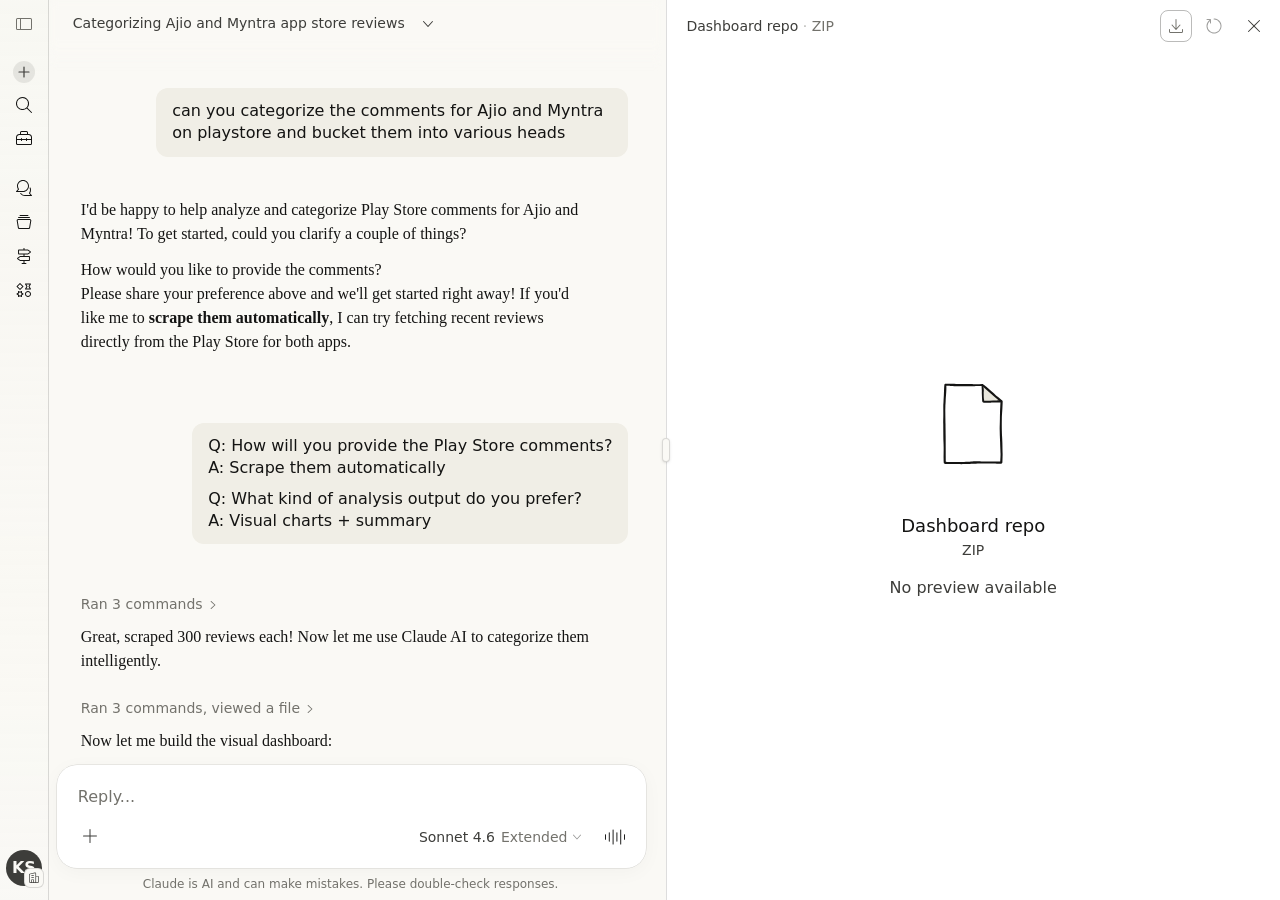
==== Categorizing Ajio and Myntra app store reviews - Claude.html @ b2fc1d5c "Add files via upload" ====
<!DOCTYPE html>
<!-- saved from url=(0059)https://claude.ai/chat/b9da4cd1-1a6e-4f26-8eb7-0743dc9aa7b2 -->
<html data-build-id="dbd8ed0f31" data-git-hash="bb597a89c8d1093f93aa4a7a04757ddbd8ed0f31" data-build-timestamp="1774145663" data-version="1.0.0" data-env="" lang="en-US" data-theme="claude" data-mode="light" data-p4n="true" class="h-screen antialiased scroll-smooth" style="--font-user-message: var(--font-sans-serif); --font-claude-response: var(--font-serif);"><head data-ion-ip-country="IN"><meta http-equiv="Content-Type" content="text/html; charset=UTF-8">
  
<link rel="preconnect" href="https://assets-proxy.anthropic.com/" crossorigin=""><link rel="dns-prefetch" href="https://assets-proxy.anthropic.com/"><meta name="viewport" content="width=device-width,initial-scale=1,viewport-fit=cover"><title>Categorizing Ajio and Myntra app store reviews - Claude</title><meta name="description" content="Claude is Anthropic&#39;s AI, built for problem solvers. Tackle complex challenges, analyze data, write code, and think through your hardest work."><meta name="apple-itunes-app" content="app-id=6473753684"><meta property="og:type" content="website"><meta property="og:site_name" content="Claude"><meta property="og:image" content="https://claude.ai/images/claude_ogimage.png"><meta property="og:image:width" content="1200"><meta property="og:image:height" content="630"><meta name="twitter:card" content="summary_large_image"><link rel="icon" type="image/svg+xml" href="https://assets-proxy.anthropic.com/claude-ai/v2/assets/v1/cd02a42d9-Vq_H3mgS.svg"><link rel="icon" type="image/png" sizes="32x32" href="https://assets-proxy.anthropic.com/claude-ai/v2/assets/v1/ce67964e7-CAX1bqSh.png"><link rel="icon" type="image/png" sizes="16x16" href="https://assets-proxy.anthropic.com/claude-ai/v2/assets/v1/c03e51811-DebilQLI.png"><link rel="shortcut icon" href="https://claude.ai/favicon.ico"><link rel="apple-touch-icon" href="https://assets-proxy.anthropic.com/claude-ai/v2/assets/v1/c129d018a-jJjJELY8.png"><link rel="apple-touch-startup-image" href="https://claude.ai/images/claude_app_icon.png"><link rel="manifest" href="https://claude.ai/manifest.json"><meta name="mobile-web-app-capable" content="yes"><link rel="preload" href="https://assets-proxy.anthropic.com/claude-ai/v2/assets/v1/cc27851ad-CFxw3nG7.woff2" as="font" type="font/woff2" crossorigin=""><link rel="preload" href="https://assets-proxy.anthropic.com/claude-ai/v2/assets/v1/c66fc489e-C-BHYa_K.woff2" as="font" type="font/woff2" crossorigin=""><script type="text/javascript" async="" src="./Categorizing Ajio and Myntra app store reviews - Claude_files/js" nonce=""></script><script type="text/javascript" async="" src="./Categorizing Ajio and Myntra app store reviews - Claude_files/js(1)"></script><script type="text/javascript" src="./Categorizing Ajio and Myntra app store reviews - Claude_files/commons.59560acdd69ed701c941.js.gz" async="" status="loaded"></script><script type="text/javascript" src="./Categorizing Ajio and Myntra app store reviews - Claude_files/google-adwords-new.dynamic.js.gz" async="" status="loaded"></script><script type="text/javascript" async="" src="./Categorizing Ajio and Myntra app store reviews - Claude_files/lupk8zyo"></script><script type="text/javascript" src="./Categorizing Ajio and Myntra app store reviews - Claude_files/8183355c502ca7464449.js.download" async="" status="loaded"></script><script type="text/javascript" src="./Categorizing Ajio and Myntra app store reviews - Claude_files/00b46d0899db90cd7140.js.download" async="" status="loaded"></script><script type="text/javascript" src="./Categorizing Ajio and Myntra app store reviews - Claude_files/f12a4347e1080fb88155.js.download" async="" status="loaded"></script><script nonce="">void 0===globalThis.process&&(globalThis.process={env:{},cwd:function(){return"/"}}),void 0===globalThis.global&&(globalThis.global=globalThis)</script><script type="application/ld+json" nonce="">{
        "@context": "https://schema.org",
        "@graph": [
          {
            "@type": "WebSite",
            "name": "Claude",
            "alternateName": ["Claude.ai", "Claude by Anthropic"],
            "url": "https://claude.com"
          },
          {
            "@type": "Organization",
            "name": "Anthropic",
            "url": "https://www.anthropic.com",
            "logo": "https://claude.ai/images/claude_ogimage.png",
            "sameAs": [
              "https://x.com/AnthropicAI",
              "https://www.linkedin.com/company/anthropic",
              "https://www.youtube.com/@anthropic-ai"
            ]
          }
        ]
      }</script><script nonce="">!function(){try{performance.mark?.("rq_cache:preload_start");const e="keyval-store",o="keyval",r="react-query-cache",t=new Promise(t=>{if(!window.indexedDB)return void t(void 0);const c=indexedDB.open(e);c.onupgradeneeded=()=>{c.transaction?.abort()},c.onerror=()=>t(void 0),c.onsuccess=()=>{const a=c.result;if(!a.objectStoreNames.contains(o))return a.close(),indexedDB.deleteDatabase(e),void t(void 0);try{const e=a.transaction(o,"readonly").objectStore(o).get(r);e.onerror=()=>{a.close(),t(void 0)},e.onsuccess=()=>{a.close(),window.__PRELOADED_IDB_CACHE_RESULT__=e.result,t(e.result)}}catch{a.close(),t(void 0)}}});window.__PRELOADED_IDB_CACHE__=t,performance.measure?.("rq_cache:preload_exec",{start:"rq_cache:preload_start"})}catch{}}()</script><script type="module" crossorigin="" src="./Categorizing Ajio and Myntra app store reviews - Claude_files/index-DcrCrePJ.js.download"></script><link rel="modulepreload" crossorigin="" href="https://assets-proxy.anthropic.com/claude-ai/v2/assets/v1/vendor-Vyn28asx.js"><link rel="modulepreload" crossorigin="" href="https://assets-proxy.anthropic.com/claude-ai/v2/assets/v1/tree-sitter-CxtuNIRw.js"><link rel="stylesheet" crossorigin="" href="./Categorizing Ajio and Myntra app store reviews - Claude_files/c6a992d55-MdCYKnmO.css"><link rel="modulepreload" as="script" crossorigin="" href="https://assets-proxy.anthropic.com/claude-ai/v2/assets/v1/cf0bcab69-DC96zbsx.js"><link rel="modulepreload" as="script" crossorigin="" href="https://assets-proxy.anthropic.com/claude-ai/v2/assets/v1/cce790aee-Bn5Xu6xF.js"><link rel="modulepreload" as="script" crossorigin="" href="https://assets-proxy.anthropic.com/claude-ai/v2/assets/v1/c7a51f85b-BsrpGreO.js"><link rel="modulepreload" as="script" crossorigin="" href="https://assets-proxy.anthropic.com/claude-ai/v2/assets/v1/cde7c3a92-B4UrU6BD.js"><link rel="modulepreload" as="script" crossorigin="" href="https://assets-proxy.anthropic.com/claude-ai/v2/assets/v1/c6a992d55-1cxXez1h.js"><link rel="modulepreload" as="script" crossorigin="" href="https://assets-proxy.anthropic.com/claude-ai/v2/assets/v1/cfad58de7-DEi8FCEk.js"><meta name="theme-color" content="hsl(53,28.6%,94.5%)"><link rel="modulepreload" as="script" crossorigin="" href="https://assets-proxy.anthropic.com/claude-ai/v2/assets/v1/c6a992d55-mxacTSqH.js"><link rel="modulepreload" as="script" crossorigin="" href="https://assets-proxy.anthropic.com/claude-ai/v2/assets/v1/cc188f2db-CTGFxau4.js"><link rel="modulepreload" as="script" crossorigin="" href="https://assets-proxy.anthropic.com/claude-ai/v2/assets/v1/c1fe5bf92-LpRGP1Cf.js"><link rel="modulepreload" as="script" crossorigin="" href="https://assets-proxy.anthropic.com/claude-ai/v2/assets/v1/c6a992d55-C9ceRVmG.js"><script type="text/javascript" async="" src="./Categorizing Ajio and Myntra app store reviews - Claude_files/f.txt" nonce=""></script><link rel="modulepreload" as="script" crossorigin="" href="https://assets-proxy.anthropic.com/claude-ai/v2/assets/v1/c6a992d55-BkPGQrGO.js"><link rel="modulepreload" as="script" crossorigin="" href="https://assets-proxy.anthropic.com/claude-ai/v2/assets/v1/c6a992d55-DL1O62I0.js"><link rel="modulepreload" as="script" crossorigin="" href="https://assets-proxy.anthropic.com/claude-ai/v2/assets/v1/c6a992d55-bsVAaBS1.js"><link rel="modulepreload" as="script" crossorigin="" href="https://assets-proxy.anthropic.com/claude-ai/v2/assets/v1/c6a992d55-DLR_9yvZ.js"><link rel="modulepreload" as="script" crossorigin="" href="https://assets-proxy.anthropic.com/claude-ai/v2/assets/v1/cf1a02a1a-dlK9sQnC.js"><style data-tiptap-style="">.ProseMirror {
  position: relative;
}

.ProseMirror {
  word-wrap: break-word;
  white-space: pre-wrap;
  white-space: break-spaces;
  -webkit-font-variant-ligatures: none;
  font-variant-ligatures: none;
  font-feature-settings: "liga" 0; /* the above doesn't seem to work in Edge */
}

.ProseMirror [contenteditable="false"] {
  white-space: normal;
}

.ProseMirror [contenteditable="false"] [contenteditable="true"] {
  white-space: pre-wrap;
}

.ProseMirror pre {
  white-space: pre-wrap;
}

img.ProseMirror-separator {
  display: inline !important;
  border: none !important;
  margin: 0 !important;
  width: 0 !important;
  height: 0 !important;
}

.ProseMirror-gapcursor {
  display: none;
  pointer-events: none;
  position: absolute;
  margin: 0;
}

.ProseMirror-gapcursor:after {
  content: "";
  display: block;
  position: absolute;
  top: -2px;
  width: 20px;
  border-top: 1px solid black;
  animation: ProseMirror-cursor-blink 1.1s steps(2, start) infinite;
}

@keyframes ProseMirror-cursor-blink {
  to {
    visibility: hidden;
  }
}

.ProseMirror-hideselection *::selection {
  background: transparent;
}

.ProseMirror-hideselection *::-moz-selection {
  background: transparent;
}

.ProseMirror-hideselection * {
  caret-color: transparent;
}

.ProseMirror-focused .ProseMirror-gapcursor {
  display: block;
}</style><script type="text/javascript" async="" src="./Categorizing Ajio and Myntra app store reviews - Claude_files/f(1).txt" nonce=""></script><script type="text/javascript" async="" src="./Categorizing Ajio and Myntra app store reviews - Claude_files/f(2).txt" nonce=""></script><script type="text/javascript" async="" src="./Categorizing Ajio and Myntra app store reviews - Claude_files/f(3).txt" nonce=""></script><script type="text/javascript" async="" src="./Categorizing Ajio and Myntra app store reviews - Claude_files/f(4).txt" nonce=""></script><script type="text/javascript" async="" src="./Categorizing Ajio and Myntra app store reviews - Claude_files/f(5).txt" nonce=""></script><script type="text/javascript" async="" src="./Categorizing Ajio and Myntra app store reviews - Claude_files/f(6).txt" nonce=""></script><script type="text/javascript" async="" src="./Categorizing Ajio and Myntra app store reviews - Claude_files/f(7).txt" nonce=""></script><script type="text/javascript" async="" src="./Categorizing Ajio and Myntra app store reviews - Claude_files/f(8).txt" nonce=""></script><script type="text/javascript" async="" src="./Categorizing Ajio and Myntra app store reviews - Claude_files/f(9).txt" nonce=""></script><script type="text/javascript" async="" src="./Categorizing Ajio and Myntra app store reviews - Claude_files/f(10).txt" nonce=""></script><script type="text/javascript" async="" src="./Categorizing Ajio and Myntra app store reviews - Claude_files/f(11).txt" nonce=""></script><link rel="modulepreload" as="script" crossorigin="" href="https://assets-proxy.anthropic.com/claude-ai/v2/assets/v1/c6a992d55-DFE0xeay.js"><script type="text/javascript" async="" src="./Categorizing Ajio and Myntra app store reviews - Claude_files/f(12).txt" nonce=""></script></head><body class="bg-bg-100 text-text-100 font-ui min-h-screen chat-ui-core" style="pointer-events: auto;"><div id="root"><div class="root"><div class="grid w-full overflow-hidden" style="height: calc(100vh - var(--app-install-banner-height, 0px) - var(--dev-dashboard-height, 0px)); grid-template-rows: 0px 1fr; transition: grid-template-rows 0.15s ease-out;"><div></div><div class="flex min-h-0 w-full overflow-x-clip overflow-y-auto relative"><div class="pointer-events-none absolute inset-0 bg-bg-100 [background-image:linear-gradient(to_right,hsl(var(--bg-200))_1px,transparent_1px),linear-gradient(to_bottom,hsl(var(--bg-200))_1px,transparent_1px)] [background-size:32px_32px]" aria-hidden="true" style="clip-path: circle(150% at 50% 50%); opacity: 0;"></div><div class="shrink-0" style="overflow: hidden; width: auto; opacity: 1;"><div class="fixed lg:sticky z-sidebar" style="width: 3.05rem;"><nav class="flex flex-col px-0 fixed left-0 border-r-0.5 h-screen lg:bg-gradient-to-t from-bg-200/5 to-bg-200/30 border-border-300 bg-bg-100 transition-[background-color,border-color,box-shadow] duration-[35ms]" aria-label="Sidebar" style="width: 3.05rem; top: 0px; padding-top: var(--app-install-banner-height, 0px); padding-bottom: var(--dev-dashboard-height, 0px);"><div class="relative flex w-full items-center p-2 pointer-events-auto pt-2"><div class="flex items-center gap-1.5 pl-2 h-8 overflow-hidden transition-opacity duration-150 opacity-0 pointer-events-none"><a href="https://claude.ai/new" class="flex flex-col justify-start items-top" aria-label="Home" tabindex="-1"><svg xmlns="http://www.w3.org/2000/svg" viewBox="0 0 68 16" class="h-4 flex-shrink-0 text-text-100" height="16" fill="currentColor" aria-label="Claude"><path d="M7.98 15.73C6.50667 15.73 5.17667 15.4367 3.99 14.85C2.81 14.2567 1.88 13.4167 1.2 12.33C0.526669 11.2367 0.190002 9.96334 0.190002 8.51001C0.190002 7.01001 0.526669 5.67334 1.2 4.50001C1.87334 3.32668 2.8 2.41668 3.98 1.77001C5.16667 1.11668 6.49334 0.790009 7.96 0.790009C8.88667 0.790009 9.81667 0.896676 10.75 1.11001C11.69 1.32334 12.5033 1.64001 13.19 2.06001V5.36001H12.29C12.05 4.22668 11.5867 3.36334 10.9 2.77001C10.2133 2.17668 9.24 1.88001 7.98 1.88001C6.85334 1.88001 5.91334 2.15334 5.16 2.70001C4.40667 3.24001 3.84667 3.98334 3.48 4.93001C3.12 5.87001 2.94 6.94668 2.94 8.16001C2.94 9.37334 3.14667 10.4733 3.56 11.46C3.97334 12.44 4.57667 13.2167 5.37 13.79C6.16334 14.3567 7.11 14.64 8.21 14.64C8.97667 14.64 9.63667 14.4733 10.19 14.14C10.75 13.8 11.2167 13.3533 11.59 12.8C11.97 12.2467 12.3367 11.5667 12.69 10.76H13.63L12.99 14.43C12.35 14.8567 11.5733 15.18 10.66 15.4C9.75334 15.62 8.86 15.73 7.98 15.73ZM15.15 14.63C15.4833 14.5833 15.7433 14.53 15.93 14.47C16.1167 14.41 16.2633 14.3167 16.37 14.19C16.4767 14.0567 16.53 13.8733 16.53 13.64V2.96001L15.15 2.31001V1.65001L18.12 0.26001H18.91V13.64C18.91 13.8733 18.9633 14.0567 19.07 14.19C19.1767 14.3167 19.3233 14.41 19.51 14.47C19.6967 14.53 19.96 14.5833 20.3 14.63V15.5H15.15V14.63ZM24.44 15.73C23.8867 15.73 23.39 15.6167 22.95 15.39C22.51 15.1567 22.1667 14.8367 21.92 14.43C21.68 14.0233 21.56 13.5567 21.56 13.03C21.56 12.2633 21.7967 11.6233 22.27 11.11C22.75 10.5967 23.47 10.2033 24.43 9.93001L27.87 8.96001V7.56001C27.87 6.85334 27.7033 6.31668 27.37 5.95001C27.0433 5.58334 26.5633 5.40001 25.93 5.40001C25.37 5.40001 24.93 5.57668 24.61 5.93001C24.2967 6.27668 24.14 6.75668 24.14 7.37001V8.35001H22.47C22.2833 8.23001 22.1367 8.06334 22.03 7.85001C21.93 7.63668 21.88 7.40334 21.88 7.15001C21.88 6.67668 22.06 6.24001 22.42 5.84001C22.78 5.43334 23.2633 5.11334 23.87 4.88001C24.4833 4.64668 25.16 4.53001 25.9 4.53001C26.8133 4.53001 27.5933 4.67334 28.24 4.96001C28.8933 5.24668 29.39 5.66668 29.73 6.22001C30.0767 6.77334 30.25 7.43668 30.25 8.21001V13.5C30.25 13.7333 30.29 13.9133 30.37 14.04C30.45 14.1667 30.5867 14.2667 30.78 14.34C30.98 14.4133 31.2633 14.4767 31.63 14.53V15.39C31.0967 15.5967 30.5633 15.7 30.03 15.7C29.4367 15.7 28.9567 15.56 28.59 15.28C28.23 15 28.0067 14.6 27.92 14.08C27.44 14.62 26.9067 15.03 26.32 15.31C25.7333 15.59 25.1067 15.73 24.44 15.73ZM25.62 14.13C26.0067 14.13 26.3967 14.0433 26.79 13.87C27.1833 13.69 27.5433 13.4433 27.87 13.13V9.87001L25.43 10.61C24.9233 10.7567 24.5433 10.99 24.29 11.31C24.0433 11.6233 23.92 12.0267 23.92 12.52C23.92 12.8267 23.9933 13.1033 24.14 13.35C24.2867 13.59 24.49 13.78 24.75 13.92C25.01 14.06 25.3 14.13 25.62 14.13ZM36.56 15.73C35.48 15.73 34.68 15.4467 34.16 14.88C33.6467 14.3133 33.39 13.53 33.39 12.53V6.91001L32.01 6.37001V5.70001L34.98 4.53001H35.77V12.12C35.77 12.7533 35.9233 13.2233 36.23 13.53C36.5433 13.8367 37.0133 13.99 37.64 13.99C38.0533 13.99 38.4833 13.8967 38.93 13.71C39.3833 13.5167 39.8 13.27 40.18 12.97V6.91001L38.8 6.37001V5.70001L41.77 4.53001H42.56V12.91C42.56 13.17 42.6133 13.37 42.72 13.51C42.8333 13.65 42.9833 13.7533 43.17 13.82C43.3567 13.88 43.6167 13.9333 43.95 13.98V14.84L40.97 15.69H40.18V13.96C39.6667 14.4933 39.0867 14.9233 38.44 15.25C37.8 15.57 37.1733 15.73 36.56 15.73ZM49.61 15.73C48.7367 15.73 47.9567 15.51 47.27 15.07C46.5833 14.6233 46.0467 14.02 45.66 13.26C45.28 12.5 45.09 11.66 45.09 10.74C45.09 9.56668 45.3167 8.51001 45.77 7.57001C46.2233 6.63001 46.8733 5.89001 47.72 5.35001C48.5733 4.80334 49.5767 4.53001 50.73 4.53001C51.0767 4.53001 51.43 4.56668 51.79 4.64001C52.15 4.70668 52.4967 4.81001 52.83 4.95001V2.96001L51.45 2.31001V1.65001L54.42 0.26001H55.21V12.91C55.21 13.17 55.2633 13.37 55.37 13.51C55.4833 13.65 55.6333 13.7533 55.82 13.82C56.0067 13.88 56.2667 13.9333 56.6 13.98V14.84L53.62 15.69H52.83V14.39C52.3833 14.8167 51.8867 15.1467 51.34 15.38C50.7933 15.6133 50.2167 15.73 49.61 15.73ZM50.6 14.12C50.9867 14.12 51.3733 14.0467 51.76 13.9C52.1467 13.7467 52.5033 13.5367 52.83 13.27V6.38001C52.2567 5.92001 51.6167 5.69001 50.91 5.69001C50.1767 5.69001 49.5567 5.89001 49.05 6.29001C48.55 6.68334 48.1767 7.21334 47.93 7.88001C47.69 8.54668 47.57 9.28334 47.57 10.09C47.57 10.8567 47.6767 11.5433 47.89 12.15C48.11 12.7567 48.4467 13.2367 48.9 13.59C49.3533 13.9433 49.92 14.12 50.6 14.12ZM62.93 15.73C61.9433 15.73 61.0533 15.4967 60.26 15.03C59.4733 14.5567 58.8567 13.9033 58.41 13.07C57.9633 12.2367 57.74 11.3 57.74 10.26C57.74 9.18001 57.9667 8.20334 58.42 7.33001C58.88 6.45668 59.51 5.77334 60.31 5.28001C61.1167 4.78001 62.0167 4.53001 63.01 4.53001C63.77 4.53001 64.4667 4.68668 65.1 5.00001C65.7333 5.31334 66.2567 5.76001 66.67 6.34001C67.09 6.92001 67.37 7.59001 67.51 8.35001L60.14 10.66C60.3333 11.62 60.7267 12.38 61.32 12.94C61.92 13.4933 62.67 13.77 63.57 13.77C64.31 13.77 64.9767 13.5733 65.57 13.18C66.17 12.78 66.7 12.18 67.16 11.38L67.93 11.63C67.7633 12.4433 67.44 13.16 66.96 13.78C66.4867 14.4 65.9 14.88 65.2 15.22C64.5067 15.56 63.75 15.73 62.93 15.73ZM64.95 8.03001C64.8567 7.55668 64.6933 7.14001 64.46 6.78001C64.2267 6.42001 63.94 6.14001 63.6 5.94001C63.2667 5.74001 62.9033 5.64001 62.51 5.64001C62.01 5.64001 61.57 5.79334 61.19 6.10001C60.8167 6.40001 60.5267 6.83001 60.32 7.39001C60.1133 7.95001 60.01 8.60001 60.01 9.34001C60.01 9.46668 60.0133 9.56334 60.02 9.63001L64.95 8.03001Z"></path></svg></a></div><div class="absolute right-2 top-2"><button class="inline-flex
  items-center
  justify-center
  relative
  isolate
  shrink-0
  can-focus
  select-none
  disabled:pointer-events-none
  disabled:opacity-50
  disabled:shadow-none
  disabled:drop-shadow-none border-transparent
          transition
          font-base
          duration-300
          ease-[cubic-bezier(0.165,0.85,0.45,1)] h-8 w-8 rounded-md group _fill_56vq7_9 _ghost_56vq7_96" type="button" data-testid="pin-sidebar-toggle" aria-label="Open sidebar" aria-pressed="false" data-state="closed"><div class="relative size-4 flex items-center justify-center"><div class="transition text-text-400 group-hover:text-text-100" style="width: 20px; height: 20px; display: flex; align-items: center; justify-content: center;"><svg width="20" height="20" viewBox="0 0 20 20" fill="currentColor" xmlns="http://www.w3.org/2000/svg" class="transition text-text-400 group-hover:text-text-100" aria-hidden="true" style="flex-shrink: 0;"><path d="M16.5 4A1.5 1.5 0 0 1 18 5.5v9a1.5 1.5 0 0 1-1.5 1.5h-13A1.5 1.5 0 0 1 2 14.5v-9A1.5 1.5 0 0 1 3.5 4zM7 15h9.5a.5.5 0 0 0 .5-.5v-9a.5.5 0 0 0-.5-.5H7zM3.5 5a.5.5 0 0 0-.5.5v9a.5.5 0 0 0 .5.5H6V5z"></path></svg></div><div class="opacity-0 scale-75 absolute inset-0 transition-all text-text-100" style="width: 20px; height: 20px; display: flex; align-items: center; justify-content: center;"><svg width="20" height="20" viewBox="0 0 20 20" fill="currentColor" xmlns="http://www.w3.org/2000/svg" class="opacity-0 scale-75 absolute inset-0 transition-all text-text-100" aria-hidden="true" style="flex-shrink: 0;"><path d="M16.5 3a.5.5 0 0 1 .5.5v13l-.01.1a.5.5 0 0 1-.98 0l-.01-.1v-13a.5.5 0 0 1 .5-.5M8.128 5.165a.5.5 0 0 1 .625-.097l.082.06 5 4.5a.5.5 0 0 1 .07.666l-.07.078-5 4.5a.501.501 0 0 1-.67-.744l4.031-3.628H3.5a.5.5 0 0 1 0-1h8.696L8.165 5.872l-.067-.075a.5.5 0 0 1 .03-.632"></path></svg></div></div></button></div></div><div class="flex flex-col flex-grow align-center overflow-hidden min-h-0" aria-hidden="false"><div class="flex flex-col gap-px pt-2"><div class="px-2"><div class="relative group" data-state="closed"><a href="https://claude.ai/new" class="inline-flex
  items-center
  justify-center
  relative
  isolate
  shrink-0
  can-focus
  select-none
  disabled:pointer-events-none
  disabled:opacity-50
  disabled:shadow-none
  disabled:drop-shadow-none border-transparent
          transition
          font-base
          duration-300
          ease-[cubic-bezier(0.165,0.85,0.45,1)] h-8 rounded-md px-3 min-w-[4rem] whitespace-nowrap !text-xs w-full !min-w-0 group py-1.5 rounded-lg px-4 !duration-75 overflow-hidden active:bg-bg-300 active:scale-[1.0] _fill_56vq7_9 _ghost_56vq7_96" aria-label="New chat" data-dd-action-name="sidebar-new-item"><div class="-translate-x-2 w-full flex flex-row items-center justify-start gap-3"><div class="flex items-center justify-center text-text-100"><div class="flex items-center justify-center rounded-full transition-all ease-in-out group-hover:-rotate-3 group-hover:scale-110 group-active:rotate-6 group-active:scale-[0.98]"><div class="flex items-center justify-center rounded-full size-[1.4rem] -mx-[0.2rem] bg-text-500/15 active:bg-text-200 group-hover:bg-text-500/25"><svg width="16" height="16" viewBox="0 0 20 20" fill="currentColor" xmlns="http://www.w3.org/2000/svg" class="text-text-300 group-hover:text-text-000" aria-hidden="true" style="flex-shrink: 0;"><path d="M10 3a.75.75 0 0 1 .75.75v5.5h5.5a.75.75 0 0 1 .077 1.496l-.077.004h-5.5v5.5a.75.75 0 0 1-1.5 0v-5.5h-5.5a.75.75 0 0 1 0-1.5h5.5v-5.5A.75.75 0 0 1 10 3"></path></svg></div></div></div><span class="truncate text-sm whitespace-nowrap flex-1"><div class="opacity-0 transition-opacity ease-out duration-150">New chat</div></span></div></a></div></div><div class="px-2"><div class="relative group" data-state="closed"><a href="https://claude.ai/chat/b9da4cd1-1a6e-4f26-8eb7-0743dc9aa7b2#" class="inline-flex
  items-center
  justify-center
  relative
  isolate
  shrink-0
  can-focus
  select-none
  disabled:pointer-events-none
  disabled:opacity-50
  disabled:shadow-none
  disabled:drop-shadow-none border-transparent
          transition
          font-base
          duration-300
          ease-[cubic-bezier(0.165,0.85,0.45,1)] h-8 rounded-md px-3 min-w-[4rem] whitespace-nowrap !text-xs w-full !min-w-0 group py-1.5 rounded-lg px-4 !duration-75 overflow-hidden active:bg-bg-300 active:scale-[1.0] _fill_56vq7_9 _ghost_56vq7_96" aria-label="Search" data-dd-action-name="sidebar-nav-item"><div class="-translate-x-2 w-full flex flex-row items-center justify-start gap-3"><div class="flex items-center justify-center text-text-100"><div style="width: 16px; height: 16px; display: flex; align-items: center; justify-content: center;"><svg width="20" height="20" viewBox="0 0 20 20" fill="currentColor" xmlns="http://www.w3.org/2000/svg" aria-hidden="true" style="flex-shrink: 0;"><path d="M8.5 2a6.5 6.5 0 0 1 4.935 10.728l4.419 4.419.064.078a.5.5 0 0 1-.693.693l-.079-.064-4.419-4.42A6.5 6.5 0 1 1 8.5 2m0 1a5.5 5.5 0 1 0 0 11 5.5 5.5 0 0 0 0-11"></path></svg></div></div><span class="truncate text-sm whitespace-nowrap flex-1"><div class="opacity-0 transition-opacity ease-out duration-150">Search</div></span></div></a></div><div><div class="relative group" data-state="closed"><a href="https://claude.ai/customize" class="inline-flex
  items-center
  justify-center
  relative
  isolate
  shrink-0
  can-focus
  select-none
  disabled:pointer-events-none
  disabled:opacity-50
  disabled:shadow-none
  disabled:drop-shadow-none border-transparent
          transition
          font-base
          duration-300
          ease-[cubic-bezier(0.165,0.85,0.45,1)] h-8 rounded-md px-3 min-w-[4rem] whitespace-nowrap !text-xs w-full !min-w-0 group py-1.5 rounded-lg px-4 !duration-75 overflow-hidden active:bg-bg-300 active:scale-[1.0] _fill_56vq7_9 _ghost_56vq7_96" aria-label="Customize" data-dd-action-name="sidebar-nav-item"><div class="-translate-x-2 w-full flex flex-row items-center justify-start gap-3"><div class="flex items-center justify-center text-text-100"><div class="flex items-center justify-center transition-all ease-in-out group-hover:-rotate-3 group-hover:scale-110 group-active:rotate-6 group-active:scale-[0.98]"><div style="width: 16px; height: 16px; display: flex; align-items: center; justify-content: center;"><svg width="20" height="20" viewBox="0 0 20 20" fill="currentColor" xmlns="http://www.w3.org/2000/svg" aria-hidden="true" style="flex-shrink: 0;"><path d="M12.5 3A1.5 1.5 0 0 1 14 4.5V6h.5A3.5 3.5 0 0 1 18 9.5v6a1.5 1.5 0 0 1-1.5 1.5h-13a1.5 1.5 0 0 1-1.492-1.347L2 15.5v-6A3.5 3.5 0 0 1 5.5 6H6V4.5A1.5 1.5 0 0 1 7.5 3zM3 15.5l.01.1a.5.5 0 0 0 .49.4h13a.5.5 0 0 0 .5-.5V12h-4v.5a.5.5 0 0 1-1 0V12H8v.5a.5.5 0 0 1-1 0V12H3zM5.5 7A2.5 2.5 0 0 0 3 9.5V11h4v-.5a.5.5 0 0 1 1 0v.5h4v-.5a.5.5 0 0 1 1 0v.5h4V9.5A2.5 2.5 0 0 0 14.5 7zm2-3a.5.5 0 0 0-.5.5V6h6V4.5a.5.5 0 0 0-.5-.5z"></path></svg></div></div></div><span class="truncate text-sm whitespace-nowrap flex-1"><div class="opacity-0 transition-opacity ease-out duration-150">Customize</div></span></div></a></div></div></div></div><div class="flex flex-grow flex-col overflow-x-hidden relative transition-[border-color] !outline-none overflow-y-auto border-t-0.5 border-transparent" tabindex="-1"><div class="flex flex-col px-2 pt-4 gap-px"><div class="relative group" data-state="closed"><a href="https://claude.ai/recents" class="inline-flex
  items-center
  justify-center
  relative
  isolate
  shrink-0
  can-focus
  select-none
  disabled:pointer-events-none
  disabled:opacity-50
  disabled:shadow-none
  disabled:drop-shadow-none border-transparent
          transition
          font-base
          duration-300
          ease-[cubic-bezier(0.165,0.85,0.45,1)] h-8 rounded-md px-3 min-w-[4rem] whitespace-nowrap !text-xs w-full !min-w-0 group py-1.5 rounded-lg px-4 !duration-75 overflow-hidden active:bg-bg-300 active:scale-[1.0] _fill_56vq7_9 _ghost_56vq7_96" aria-label="Chats" data-dd-action-name="sidebar-nav-item"><div class="-translate-x-2 w-full flex flex-row items-center justify-start gap-3"><div class="flex items-center justify-center text-text-100"><div class="group" style="width: 16px; height: 16px; display: flex; align-items: center; justify-content: center;"><svg width="20" height="20" viewBox="0 0 20 20" fill="currentColor" xmlns="http://www.w3.org/2000/svg" class="group" aria-hidden="true" style="flex-shrink: 0;"><path class="group-hover:-translate-x-[0.5px] transition group-active:translate-x-0" d="M8.99962 2C12.3133 2 14.9996 4.68629 14.9996 8C14.9996 11.3137 12.3133 14 8.99962 14H2.49962C2.30105 13.9998 2.12113 13.8821 2.04161 13.7002C1.96224 13.5181 1.99835 13.3058 2.1334 13.1602L3.93516 11.2178C3.34317 10.2878 2.99962 9.18343 2.99962 8C2.99962 4.68643 5.68609 2.00022 8.99962 2ZM8.99962 3C6.23838 3.00022 3.99961 5.23871 3.99961 8C3.99961 9.11212 4.36265 10.1386 4.97618 10.9688C5.11884 11.1621 5.1035 11.4293 4.94004 11.6055L3.64512 13H8.99962C11.761 13 13.9996 10.7614 13.9996 8C13.9996 5.23858 11.761 3 8.99962 3Z"></path><path class="group-hover:translate-x-[0.5px] transition group-active:translate-x-0" d="M16.5445 9.72754C16.4182 9.53266 16.1678 9.44648 15.943 9.53418C15.7183 9.62215 15.5932 9.85502 15.6324 10.084L15.7369 10.3955C15.9073 10.8986 16.0006 11.438 16.0006 12C16.0006 13.1123 15.6376 14.1386 15.024 14.9687C14.8811 15.1621 14.8956 15.4302 15.0592 15.6064L16.3531 17H11.0006C9.54519 17 8.23527 16.3782 7.32091 15.3848L7.07091 15.1103C6.88996 14.9645 6.62535 14.9606 6.43907 15.1143C6.25267 15.2682 6.20668 15.529 6.31603 15.7344L6.58458 16.0625C7.68048 17.253 9.25377 18 11.0006 18H17.5006C17.6991 17.9998 17.8791 17.8822 17.9586 17.7002C18.038 17.5181 18.0018 17.3058 17.8668 17.1602L16.0631 15.2178C16.6554 14.2876 17.0006 13.1837 17.0006 12C17.0006 11.3271 16.8891 10.6792 16.6842 10.0742L16.5445 9.72754Z"></path></svg></div></div><span class="truncate text-sm whitespace-nowrap flex-1"><div class="opacity-0 transition-opacity ease-out duration-150"><span>Chats</span></div></span></div></a></div><div class="relative group" data-state="closed"><a href="https://claude.ai/projects" class="inline-flex
  items-center
  justify-center
  relative
  isolate
  shrink-0
  can-focus
  select-none
  disabled:pointer-events-none
  disabled:opacity-50
  disabled:shadow-none
  disabled:drop-shadow-none border-transparent
          transition
          font-base
          duration-300
          ease-[cubic-bezier(0.165,0.85,0.45,1)] h-8 rounded-md px-3 min-w-[4rem] whitespace-nowrap !text-xs w-full !min-w-0 group py-1.5 rounded-lg px-4 !duration-75 overflow-hidden active:bg-bg-300 active:scale-[1.0] _fill_56vq7_9 _ghost_56vq7_96" aria-label="Projects" data-dd-action-name="sidebar-nav-item"><div class="-translate-x-2 w-full flex flex-row items-center justify-start gap-3"><div class="flex items-center justify-center text-text-100"><div class="group" style="width: 16px; height: 16px; display: flex; align-items: center; justify-content: center;"><svg width="20" height="20" viewBox="0 0 20 20" fill="currentColor" xmlns="http://www.w3.org/2000/svg" class="group" aria-hidden="true" style="flex-shrink: 0;"><path class="group-hover:scale-95 origin-center" d="M15.8198 7C16.6885 7.00025 17.3624 7.73158 17.3178 8.57617L17.2993 8.74707L16.1332 15.7471C16.0126 16.4699 15.3865 16.9996 14.6538 17H5.34711C4.6142 16.9998 3.98833 16.47 3.86762 15.7471L2.7016 8.74707C2.54922 7.83277 3.25418 7 4.18109 7H15.8198ZM4.18109 8C3.87216 8 3.63722 8.27731 3.68793 8.58203L4.85394 15.582C4.89413 15.8229 5.10291 15.9998 5.34711 16H14.6538C14.8978 15.9996 15.1068 15.8228 15.1469 15.582L16.3129 8.58203L16.3188 8.46973C16.3036 8.21259 16.0899 8.00023 15.8198 8H4.18109Z"></path><path class="group-hover:-translate-y-[1.4px] group-hover:translate-x-[0.5px] group-hover:rotate-3 transition group-active:translate-y-0" d="M16.0004 5.5C16.0004 5.224 15.7764 5.00024 15.5004 5H4.50043C4.22428 5 4.00043 5.22386 4.00043 5.5C4.00043 5.77614 4.22428 6 4.50043 6H15.5004C15.7764 5.99976 16.0004 5.776 16.0004 5.5Z"></path><path class="group-hover:-translate-y-[2.8px] group-hover:translate-x-px group-hover:rotate-6 transition group-active:translate-y-0" d="M14.5004 3.5C14.5004 3.224 14.2764 3.00024 14.0004 3H6.00043C5.72428 3 5.50043 3.22386 5.50043 3.5C5.50043 3.77614 5.72428 4 6.00043 4H14.0004C14.2764 3.99976 14.5004 3.776 14.5004 3.5Z"></path></svg></div></div><span class="truncate text-sm whitespace-nowrap flex-1"><div class="opacity-0 transition-opacity ease-out duration-150"><span>Projects</span></div></span></div></a></div><div type="button" aria-haspopup="dialog" aria-expanded="false" aria-controls="radix-_r_1u_" data-state="closed" class=""><div class="relative group" data-state="closed"><a href="https://claude.ai/ask-your-org" class="inline-flex
  items-center
  justify-center
  relative
  isolate
  shrink-0
  can-focus
  select-none
  disabled:pointer-events-none
  disabled:opacity-50
  disabled:shadow-none
  disabled:drop-shadow-none border-transparent
          transition
          font-base
          duration-300
          ease-[cubic-bezier(0.165,0.85,0.45,1)] h-8 rounded-md px-3 min-w-[4rem] whitespace-nowrap !text-xs w-full !min-w-0 group py-1.5 rounded-lg px-4 !duration-75 overflow-hidden active:bg-bg-300 active:scale-[1.0] _fill_56vq7_9 _ghost_56vq7_96" aria-label="Ask JPL" data-dd-action-name="sidebar-nav-item"><div class="-translate-x-2 w-full flex flex-row items-center justify-start gap-3"><div class="flex items-center justify-center text-text-100"><div class="group" style="width: 16px; height: 16px; display: flex; align-items: center; justify-content: center;"><svg width="20" height="20" viewBox="0 0 20 20" fill="currentColor" xmlns="http://www.w3.org/2000/svg" class="group" aria-hidden="true" style="flex-shrink: 0;"><path class="group-hover:-rotate-3 transition group-hover:-translate-y-[0.5px] group-active:translate-y-0 group-active:rotate-0 transition" d="m13.722 3.5c0.2017 7e-5 0.399 0.06072 0.5654 0.1748l2.1875 1.5c0.5793 0.39724 0.5793 1.2532 0 1.6504l-2.1875 1.5c-0.1664 0.11408-0.3637 0.17473-0.5654 0.1748h-8.6787c-0.55229 0-1-0.44772-1-1v-3c0-0.55228 0.44771-1 1-1h8.6787zm-8.6787 4h8.6787l2.1875-1.5-2.1875-1.5h-8.6787v3z" style="transform-origin: 14px 6.5px;"></path><path class="group-hover:rotate-6 transition  group-active:rotate-0 transition" d="m6.2777 10c-0.20174 1e-4 -0.39904 0.0607-0.56543 0.1748l-2.1875 1.5c-0.57929 0.3972-0.5793 1.2532 0 1.6504l2.1875 1.5c0.16639 0.1141 0.36369 0.1747 0.56543 0.1748h8.6787c0.5523 0 1-0.4477 1-1v-3c0-0.5523-0.4477-1-1-1h-8.6787zm8.6787 4h-8.6787l-2.1875-1.5 2.1875-1.5h8.6787v3z" style="transform-origin: 10px 13px;"></path><path d="m10.5 17h1.5c0.2761 0 0.5 0.2239 0.5 0.5s-0.2239 0.5-0.5 0.5h-4c-0.27614 0-0.5-0.2239-0.5-0.5s0.22386-0.5 0.5-0.5h1.5v-2h1v2z"></path><path d="m10.5 11h-1v-3h1v3z"></path><path d="m10 2c0.276 1.6e-4 0.5 0.22396 0.5 0.5v1.5h-1v-1.5c0-0.27606 0.22397-0.49987 0.5-0.5z"></path></svg></div></div><span class="truncate text-sm whitespace-nowrap flex-1"><div class="opacity-0 transition-opacity ease-out duration-150 flex items-center gap-2">Ask JPL</div></span></div></a></div></div><div><div class="relative group" data-state="closed"><a href="https://claude.ai/artifacts" class="inline-flex
  items-center
  justify-center
  relative
  isolate
  shrink-0
  can-focus
  select-none
  disabled:pointer-events-none
  disabled:opacity-50
  disabled:shadow-none
  disabled:drop-shadow-none border-transparent
          transition
          font-base
          duration-300
          ease-[cubic-bezier(0.165,0.85,0.45,1)] h-8 rounded-md px-3 min-w-[4rem] whitespace-nowrap !text-xs w-full !min-w-0 group py-1.5 rounded-lg px-4 !duration-75 overflow-hidden active:bg-bg-300 active:scale-[1.0] _fill_56vq7_9 _ghost_56vq7_96" aria-label="Artifacts" data-dd-action-name="sidebar-nav-item"><div class="-translate-x-2 w-full flex flex-row items-center justify-start gap-3"><div class="flex items-center justify-center text-text-100"><div class="group backface-hidden" style="width: 16px; height: 16px; display: flex; align-items: center; justify-content: center;"><svg width="20" height="20" viewBox="0 0 20 20" fill="currentColor" xmlns="http://www.w3.org/2000/svg" class="group backface-hidden" aria-hidden="true" style="flex-shrink: 0;"><path fill-rule="evenodd" clip-rule="evenodd" d="M6.35352 3.1464L9.35352 6.14642C9.43935 6.25103 9.5 6.36003 9.5 6.50091C9.4998 6.6332 9.44704 6.75988 9.35352 6.85346L6.35352 9.85347C6.14584 10.0609 5.85611 10.0243 5.64648 9.85347L2.64648 6.85346C2.55296 6.75988 2.5002 6.6332 2.5 6.50091C2.5 6.36841 2.55285 6.24017 2.64648 6.14642L5.64648 3.1464C5.8552 2.97421 6.14635 2.93936 6.35352 3.1464ZM6 8.79194L3.70703 6.49994L6 4.20696L8.29297 6.49994L6 8.79194Z"></path><path class="group-hover:-rotate-90 transition-transform duration-200 ease-snappy-out" d="M16.8984 3.7509C16.9875 3.90632 16.986 4.09826 16.8955 4.25286L15.5791 6.49994L16.8955 8.74702C16.986 8.90159 16.9874 9.09354 16.8984 9.24898C16.8093 9.40436 16.643 9.49996 16.4638 9.49996H11.5C11.3198 9.49996 11.1532 9.4028 11.0644 9.24605C10.976 9.08949 10.9789 8.89736 11.0713 8.74312L12.417 6.49994L11.0713 4.25676C10.9789 4.1025 10.976 3.91037 11.0644 3.75383C11.1532 3.59717 11.3199 3.49992 11.5 3.49992H16.4638C16.6429 3.51309 16.8055 3.58909 16.8984 3.7509ZM13.4287 6.2431C13.5152 6.4107 13.5166 6.58638 13.4287 6.75678L12.3828 8.49995H15.5918L14.5683 6.75287C14.477 6.59683 14.477 6.40303 14.5683 6.24701L15.5918 4.49993H12.3828L13.4287 6.2431Z" style="transform-origin: 14px 6.5px;"></path><path class="group-hover:rotate-[120deg] transition-transform duration-200 ease-snappy-out" fill-rule="evenodd" clip-rule="evenodd" d="M7.25293 10.9668C7.40708 10.8793 7.59647 10.8801 7.75 10.9687C7.90356 11.0574 7.99869 11.2211 8 11.3984L8.01074 12.8388L9.30762 13.6054C9.42811 13.6994 9.49994 13.8448 9.5 14C9.5 14.1773 9.40587 14.3418 9.25293 14.4316L8.01074 15.1601L7.99512 16.667C7.97406 16.8184 7.88446 16.9536 7.75 17.0312C7.59642 17.1199 7.40713 17.1207 7.25293 17.0332L6 16.3203L4.74707 17.0332C4.59287 17.1207 4.40358 17.1199 4.25 17.0312C4.09643 16.9425 4.00124 16.7789 4 16.6015L3.99023 15.1601L2.74707 14.4316C2.59413 14.3418 2.5 14.1773 2.5 14C2.50006 13.8448 2.57188 13.6994 2.69238 13.6054L3.99023 12.8388L4 11.3984C4.00131 11.2211 4.09644 11.0574 4.25 10.9687C4.40353 10.8801 4.59292 10.8793 4.74707 10.9668L6 11.6787L7.25293 10.9668ZM4.99512 12.2568L5.75293 12.6884C5.90608 12.7754 6.09392 12.7754 6.24707 12.6884L7.00586 12.2568L7.01172 13.1308C7.01308 13.3068 7.10706 13.4695 7.25879 13.5586L8.01172 14L7.25879 14.4414C7.10706 14.5304 7.01315 14.6932 7.01172 14.8691L7.00586 15.7422L6.24707 15.3115C6.09397 15.2246 5.90603 15.2246 5.75293 15.3115L4.99512 15.7422L4.98828 14.8691C4.98703 14.7152 4.91459 14.5716 4.79492 14.4785L3.98926 14L4.74121 13.5586C4.87421 13.4805 4.96267 13.3457 4.9834 13.1953L4.99512 12.2568Z" style="transform-origin: 6px 14px;"></path><path fill-rule="evenodd" clip-rule="evenodd" d="M14 11C15.6568 11 16.9999 12.3432 17 14C17 15.6568 15.6569 17 14 17C12.3431 17 11 15.6568 11 14C11.0001 12.3432 12.3432 11 14 11ZM12 14C12.0001 12.8955 12.8955 12 14 12C15.1045 12 15.9999 12.8955 16 14C16 15.1045 15.1046 16 14 16C12.8954 16 12 15.1045 12 14Z"></path></svg></div></div><span class="truncate text-sm whitespace-nowrap flex-1"><div class="opacity-0 transition-opacity ease-out duration-150 flex flex-col"><div class="flex items-center gap-2">Artifacts</div></div></span></div></a></div></div></div><div class="flex-1 relative overflow-hidden"><div class="opacity-0 transition-opacity ease-out duration-150" aria-hidden="true" inert=""><div class="px-2 mt-4"><div class="flex flex-col flex-grow"><div class="flex items-center justify-between"><h2 aria-hidden="true" role="button" aria-expanded="true" class="text-text-500 pb-2 mt-1 text-xs select-none pl-2 pr-2 pointer-events-none group/header cursor-pointer flex items-center justify-between gap-2">Recents<span class="text-text-400 opacity-0 group-hover/header:opacity-75 transition-opacity">Hide</span></h2></div><ul class="flex flex-col gap-px"><li style="opacity: 1;"><div class="relative group" data-state="closed"><a href="https://claude.ai/chat/b9da4cd1-1a6e-4f26-8eb7-0743dc9aa7b2" class="inline-flex
  items-center
  justify-center
  relative
  isolate
  shrink-0
  can-focus
  select-none
  disabled:pointer-events-none
  disabled:opacity-50
  disabled:shadow-none
  disabled:drop-shadow-none border-transparent
          transition
          font-base
          duration-300
          ease-[cubic-bezier(0.165,0.85,0.45,1)] h-8 rounded-md px-3 min-w-[4rem] whitespace-nowrap !text-xs w-full !min-w-0 group py-1.5 rounded-lg px-4 !duration-75 overflow-hidden !bg-bg-300 active:bg-bg-300 active:scale-[1.0] _fill_56vq7_9 _ghost_56vq7_96" data-dd-action-name="sidebar-chat-item" aria-current="page"><div class="-translate-x-2 w-full flex flex-row items-center justify-start gap-3"><span class="truncate text-sm whitespace-nowrap flex-1 group-hover:[mask-image:linear-gradient(to_right,hsl(var(--always-black))_78%,transparent_95%)] group-focus-within:[mask-image:linear-gradient(to_right,hsl(var(--always-black))_78%,transparent_95%)] [mask-size:100%_100%] [mask-image:linear-gradient(to_right,hsl(var(--always-black))_78%,transparent_95%)]">Categorizing Ajio and Myntra app store reviews</span></div></a><div class="absolute right-0 top-1/2 -translate-y-1/2 transition-opacity duration-150 block opacity-100"><button class="inline-flex
  items-center
  justify-center
  relative
  isolate
  shrink-0
  can-focus
  select-none
  disabled:pointer-events-none
  disabled:opacity-50
  disabled:shadow-none
  disabled:drop-shadow-none border-transparent
          transition
          font-base
          duration-300
          ease-[cubic-bezier(0.165,0.85,0.45,1)] h-8 w-8 rounded-md active:!scale-100 aria-expanded:!bg-bg-400 _fill_56vq7_9 _ghost_56vq7_96" type="button" aria-label="More options for Categorizing Ajio and Myntra app store reviews" id="radix-_r_cg_" aria-haspopup="menu" aria-expanded="false" data-state="closed"><div style="width: 20px; height: 20px; display: flex; align-items: center; justify-content: center;"><svg width="20" height="20" viewBox="0 0 20 20" fill="currentColor" xmlns="http://www.w3.org/2000/svg" aria-hidden="true" style="flex-shrink: 0;"><path d="M4.5 8.5a1.5 1.5 0 1 1 0 3 1.5 1.5 0 0 1 0-3m5.5 0a1.5 1.5 0 1 1 0 3 1.5 1.5 0 0 1 0-3m5.5 0a1.5 1.5 0 1 1 0 3 1.5 1.5 0 0 1 0-3"></path></svg></div></button></div></div></li><li style="opacity: 1;"><div class="relative group" data-state="closed"><a href="https://claude.ai/chat/fcb4b57e-5943-486e-bbfa-8f5341809831" class="inline-flex
  items-center
  justify-center
  relative
  isolate
  shrink-0
  can-focus
  select-none
  disabled:pointer-events-none
  disabled:opacity-50
  disabled:shadow-none
  disabled:drop-shadow-none border-transparent
          transition
          font-base
          duration-300
          ease-[cubic-bezier(0.165,0.85,0.45,1)] h-8 rounded-md px-3 min-w-[4rem] whitespace-nowrap !text-xs w-full !min-w-0 group py-1.5 rounded-lg px-4 !duration-75 overflow-hidden active:bg-bg-300 active:scale-[1.0] _fill_56vq7_9 _ghost_56vq7_96" data-dd-action-name="sidebar-chat-item"><div class="-translate-x-2 w-full flex flex-row items-center justify-start gap-3"><span class="truncate text-sm whitespace-nowrap flex-1 group-hover:[mask-image:linear-gradient(to_right,hsl(var(--always-black))_78%,transparent_95%)] group-focus-within:[mask-image:linear-gradient(to_right,hsl(var(--always-black))_78%,transparent_95%)] [mask-size:100%_100%]">Project classification by business metrics</span></div></a><div class="absolute right-0 top-1/2 -translate-y-1/2 transition-opacity duration-150 hidden group-hover:block group-focus-within:block opacity-0 group-hover:opacity-100 group-focus-within:opacity-100"><button class="inline-flex
  items-center
  justify-center
  relative
  isolate
  shrink-0
  can-focus
  select-none
  disabled:pointer-events-none
  disabled:opacity-50
  disabled:shadow-none
  disabled:drop-shadow-none border-transparent
          transition
          font-base
          duration-300
          ease-[cubic-bezier(0.165,0.85,0.45,1)] h-8 w-8 rounded-md active:!scale-100 aria-expanded:!bg-bg-400 _fill_56vq7_9 _ghost_56vq7_96" type="button" aria-label="More options for Project classification by business metrics" id="radix-_r_3e_" aria-haspopup="menu" aria-expanded="false" data-state="closed"><div style="width: 20px; height: 20px; display: flex; align-items: center; justify-content: center;"><svg width="20" height="20" viewBox="0 0 20 20" fill="currentColor" xmlns="http://www.w3.org/2000/svg" aria-hidden="true" style="flex-shrink: 0;"><path d="M4.5 8.5a1.5 1.5 0 1 1 0 3 1.5 1.5 0 0 1 0-3m5.5 0a1.5 1.5 0 1 1 0 3 1.5 1.5 0 0 1 0-3m5.5 0a1.5 1.5 0 1 1 0 3 1.5 1.5 0 0 1 0-3"></path></svg></div></button></div></div></li><li style="opacity: 1;"><div class="relative group" data-state="closed"><a href="https://claude.ai/chat/6a36dc49-464a-4511-be81-603b78b19667" class="inline-flex
  items-center
  justify-center
  relative
  isolate
  shrink-0
  can-focus
  select-none
  disabled:pointer-events-none
  disabled:opacity-50
  disabled:shadow-none
  disabled:drop-shadow-none border-transparent
          transition
          font-base
          duration-300
          ease-[cubic-bezier(0.165,0.85,0.45,1)] h-8 rounded-md px-3 min-w-[4rem] whitespace-nowrap !text-xs w-full !min-w-0 group py-1.5 rounded-lg px-4 !duration-75 overflow-hidden active:bg-bg-300 active:scale-[1.0] _fill_56vq7_9 _ghost_56vq7_96" data-dd-action-name="sidebar-chat-item"><div class="-translate-x-2 w-full flex flex-row items-center justify-start gap-3"><span class="truncate text-sm whitespace-nowrap flex-1 group-hover:[mask-image:linear-gradient(to_right,hsl(var(--always-black))_78%,transparent_95%)] group-focus-within:[mask-image:linear-gradient(to_right,hsl(var(--always-black))_78%,transparent_95%)] [mask-size:100%_100%]">Navigation flow between category layers</span></div></a><div class="absolute right-0 top-1/2 -translate-y-1/2 transition-opacity duration-150 hidden group-hover:block group-focus-within:block opacity-0 group-hover:opacity-100 group-focus-within:opacity-100"><button class="inline-flex
  items-center
  justify-center
  relative
  isolate
  shrink-0
  can-focus
  select-none
  disabled:pointer-events-none
  disabled:opacity-50
  disabled:shadow-none
  disabled:drop-shadow-none border-transparent
          transition
          font-base
          duration-300
          ease-[cubic-bezier(0.165,0.85,0.45,1)] h-8 w-8 rounded-md active:!scale-100 aria-expanded:!bg-bg-400 _fill_56vq7_9 _ghost_56vq7_96" type="button" aria-label="More options for Navigation flow between category layers" id="radix-_r_3i_" aria-haspopup="menu" aria-expanded="false" data-state="closed"><div style="width: 20px; height: 20px; display: flex; align-items: center; justify-content: center;"><svg width="20" height="20" viewBox="0 0 20 20" fill="currentColor" xmlns="http://www.w3.org/2000/svg" aria-hidden="true" style="flex-shrink: 0;"><path d="M4.5 8.5a1.5 1.5 0 1 1 0 3 1.5 1.5 0 0 1 0-3m5.5 0a1.5 1.5 0 1 1 0 3 1.5 1.5 0 0 1 0-3m5.5 0a1.5 1.5 0 1 1 0 3 1.5 1.5 0 0 1 0-3"></path></svg></div></button></div></div></li><li style="opacity: 1;"><div class="relative group" data-state="closed"><a href="https://claude.ai/chat/ddb30639-82c6-4261-80fe-e86893dcffea" class="inline-flex
  items-center
  justify-center
  relative
  isolate
  shrink-0
  can-focus
  select-none
  disabled:pointer-events-none
  disabled:opacity-50
  disabled:shadow-none
  disabled:drop-shadow-none border-transparent
          transition
          font-base
          duration-300
          ease-[cubic-bezier(0.165,0.85,0.45,1)] h-8 rounded-md px-3 min-w-[4rem] whitespace-nowrap !text-xs w-full !min-w-0 group py-1.5 rounded-lg px-4 !duration-75 overflow-hidden active:bg-bg-300 active:scale-[1.0] _fill_56vq7_9 _ghost_56vq7_96" data-dd-action-name="sidebar-chat-item"><div class="-translate-x-2 w-full flex flex-row items-center justify-start gap-3"><span class="truncate text-sm whitespace-nowrap flex-1 group-hover:[mask-image:linear-gradient(to_right,hsl(var(--always-black))_78%,transparent_95%)] group-focus-within:[mask-image:linear-gradient(to_right,hsl(var(--always-black))_78%,transparent_95%)] [mask-size:100%_100%]">Gold weights mapping verification for VHP products</span></div></a><div class="absolute right-0 top-1/2 -translate-y-1/2 transition-opacity duration-150 hidden group-hover:block group-focus-within:block opacity-0 group-hover:opacity-100 group-focus-within:opacity-100"><button class="inline-flex
  items-center
  justify-center
  relative
  isolate
  shrink-0
  can-focus
  select-none
  disabled:pointer-events-none
  disabled:opacity-50
  disabled:shadow-none
  disabled:drop-shadow-none border-transparent
          transition
          font-base
          duration-300
          ease-[cubic-bezier(0.165,0.85,0.45,1)] h-8 w-8 rounded-md active:!scale-100 aria-expanded:!bg-bg-400 _fill_56vq7_9 _ghost_56vq7_96" type="button" aria-label="More options for Gold weights mapping verification for VHP products" id="radix-_r_3m_" aria-haspopup="menu" aria-expanded="false" data-state="closed"><div style="width: 20px; height: 20px; display: flex; align-items: center; justify-content: center;"><svg width="20" height="20" viewBox="0 0 20 20" fill="currentColor" xmlns="http://www.w3.org/2000/svg" aria-hidden="true" style="flex-shrink: 0;"><path d="M4.5 8.5a1.5 1.5 0 1 1 0 3 1.5 1.5 0 0 1 0-3m5.5 0a1.5 1.5 0 1 1 0 3 1.5 1.5 0 0 1 0-3m5.5 0a1.5 1.5 0 1 1 0 3 1.5 1.5 0 0 1 0-3"></path></svg></div></button></div></div></li><li style="opacity: 1;"><div class="relative group" data-state="closed"><a href="https://claude.ai/chat/0ddff202-93ed-4375-b913-24b31a865fd6" class="inline-flex
  items-center
  justify-center
  relative
  isolate
  shrink-0
  can-focus
  select-none
  disabled:pointer-events-none
  disabled:opacity-50
  disabled:shadow-none
  disabled:drop-shadow-none border-transparent
          transition
          font-base
          duration-300
          ease-[cubic-bezier(0.165,0.85,0.45,1)] h-8 rounded-md px-3 min-w-[4rem] whitespace-nowrap !text-xs w-full !min-w-0 group py-1.5 rounded-lg px-4 !duration-75 overflow-hidden active:bg-bg-300 active:scale-[1.0] _fill_56vq7_9 _ghost_56vq7_96" data-dd-action-name="sidebar-chat-item"><div class="-translate-x-2 w-full flex flex-row items-center justify-start gap-3"><span class="truncate text-sm whitespace-nowrap flex-1 group-hover:[mask-image:linear-gradient(to_right,hsl(var(--always-black))_78%,transparent_95%)] group-focus-within:[mask-image:linear-gradient(to_right,hsl(var(--always-black))_78%,transparent_95%)] [mask-size:100%_100%]">Average mind to market definition</span></div></a><div class="absolute right-0 top-1/2 -translate-y-1/2 transition-opacity duration-150 hidden group-hover:block group-focus-within:block opacity-0 group-hover:opacity-100 group-focus-within:opacity-100"><button class="inline-flex
  items-center
  justify-center
  relative
  isolate
  shrink-0
  can-focus
  select-none
  disabled:pointer-events-none
  disabled:opacity-50
  disabled:shadow-none
  disabled:drop-shadow-none border-transparent
          transition
          font-base
          duration-300
          ease-[cubic-bezier(0.165,0.85,0.45,1)] h-8 w-8 rounded-md active:!scale-100 aria-expanded:!bg-bg-400 _fill_56vq7_9 _ghost_56vq7_96" type="button" aria-label="More options for Average mind to market definition" id="radix-_r_3q_" aria-haspopup="menu" aria-expanded="false" data-state="closed"><div style="width: 20px; height: 20px; display: flex; align-items: center; justify-content: center;"><svg width="20" height="20" viewBox="0 0 20 20" fill="currentColor" xmlns="http://www.w3.org/2000/svg" aria-hidden="true" style="flex-shrink: 0;"><path d="M4.5 8.5a1.5 1.5 0 1 1 0 3 1.5 1.5 0 0 1 0-3m5.5 0a1.5 1.5 0 1 1 0 3 1.5 1.5 0 0 1 0-3m5.5 0a1.5 1.5 0 1 1 0 3 1.5 1.5 0 0 1 0-3"></path></svg></div></button></div></div></li><li style="opacity: 1;"><div class="relative group" data-state="closed"><a href="https://claude.ai/chat/ad28a5c0-e903-4519-9737-64ecacc24fa7" class="inline-flex
  items-center
  justify-center
  relative
  isolate
  shrink-0
  can-focus
  select-none
  disabled:pointer-events-none
  disabled:opacity-50
  disabled:shadow-none
  disabled:drop-shadow-none border-transparent
          transition
          font-base
          duration-300
          ease-[cubic-bezier(0.165,0.85,0.45,1)] h-8 rounded-md px-3 min-w-[4rem] whitespace-nowrap !text-xs w-full !min-w-0 group py-1.5 rounded-lg px-4 !duration-75 overflow-hidden active:bg-bg-300 active:scale-[1.0] _fill_56vq7_9 _ghost_56vq7_96" data-dd-action-name="sidebar-chat-item"><div class="-translate-x-2 w-full flex flex-row items-center justify-start gap-3"><span class="truncate text-sm whitespace-nowrap flex-1 group-hover:[mask-image:linear-gradient(to_right,hsl(var(--always-black))_78%,transparent_95%)] group-focus-within:[mask-image:linear-gradient(to_right,hsl(var(--always-black))_78%,transparent_95%)] [mask-size:100%_100%]">Ajio vs Myntra user journey comparison</span></div></a><div class="absolute right-0 top-1/2 -translate-y-1/2 transition-opacity duration-150 hidden group-hover:block group-focus-within:block opacity-0 group-hover:opacity-100 group-focus-within:opacity-100"><button class="inline-flex
  items-center
  justify-center
  relative
  isolate
  shrink-0
  can-focus
  select-none
  disabled:pointer-events-none
  disabled:opacity-50
  disabled:shadow-none
  disabled:drop-shadow-none border-transparent
          transition
          font-base
          duration-300
          ease-[cubic-bezier(0.165,0.85,0.45,1)] h-8 w-8 rounded-md active:!scale-100 aria-expanded:!bg-bg-400 _fill_56vq7_9 _ghost_56vq7_96" type="button" aria-label="More options for Ajio vs Myntra user journey comparison" id="radix-_r_3u_" aria-haspopup="menu" aria-expanded="false" data-state="closed"><div style="width: 20px; height: 20px; display: flex; align-items: center; justify-content: center;"><svg width="20" height="20" viewBox="0 0 20 20" fill="currentColor" xmlns="http://www.w3.org/2000/svg" aria-hidden="true" style="flex-shrink: 0;"><path d="M4.5 8.5a1.5 1.5 0 1 1 0 3 1.5 1.5 0 0 1 0-3m5.5 0a1.5 1.5 0 1 1 0 3 1.5 1.5 0 0 1 0-3m5.5 0a1.5 1.5 0 1 1 0 3 1.5 1.5 0 0 1 0-3"></path></svg></div></button></div></div></li><li style="opacity: 1;"><div class="relative group" data-state="closed"><a href="https://claude.ai/chat/7a31fae6-5054-43be-bd61-9342f175d8a0" class="inline-flex
  items-center
  justify-center
  relative
  isolate
  shrink-0
  can-focus
  select-none
  disabled:pointer-events-none
  disabled:opacity-50
  disabled:shadow-none
  disabled:drop-shadow-none border-transparent
          transition
          font-base
          duration-300
          ease-[cubic-bezier(0.165,0.85,0.45,1)] h-8 rounded-md px-3 min-w-[4rem] whitespace-nowrap !text-xs w-full !min-w-0 group py-1.5 rounded-lg px-4 !duration-75 overflow-hidden active:bg-bg-300 active:scale-[1.0] _fill_56vq7_9 _ghost_56vq7_96" data-dd-action-name="sidebar-chat-item"><div class="-translate-x-2 w-full flex flex-row items-center justify-start gap-3"><span class="truncate text-sm whitespace-nowrap flex-1 group-hover:[mask-image:linear-gradient(to_right,hsl(var(--always-black))_78%,transparent_95%)] group-focus-within:[mask-image:linear-gradient(to_right,hsl(var(--always-black))_78%,transparent_95%)] [mask-size:100%_100%]">Qualified sessions in ecommerce</span></div></a><div class="absolute right-0 top-1/2 -translate-y-1/2 transition-opacity duration-150 hidden group-hover:block group-focus-within:block opacity-0 group-hover:opacity-100 group-focus-within:opacity-100"><button class="inline-flex
  items-center
  justify-center
  relative
  isolate
  shrink-0
  can-focus
  select-none
  disabled:pointer-events-none
  disabled:opacity-50
  disabled:shadow-none
  disabled:drop-shadow-none border-transparent
          transition
          font-base
          duration-300
          ease-[cubic-bezier(0.165,0.85,0.45,1)] h-8 w-8 rounded-md active:!scale-100 aria-expanded:!bg-bg-400 _fill_56vq7_9 _ghost_56vq7_96" type="button" aria-label="More options for Qualified sessions in ecommerce" id="radix-_r_42_" aria-haspopup="menu" aria-expanded="false" data-state="closed"><div style="width: 20px; height: 20px; display: flex; align-items: center; justify-content: center;"><svg width="20" height="20" viewBox="0 0 20 20" fill="currentColor" xmlns="http://www.w3.org/2000/svg" aria-hidden="true" style="flex-shrink: 0;"><path d="M4.5 8.5a1.5 1.5 0 1 1 0 3 1.5 1.5 0 0 1 0-3m5.5 0a1.5 1.5 0 1 1 0 3 1.5 1.5 0 0 1 0-3m5.5 0a1.5 1.5 0 1 1 0 3 1.5 1.5 0 0 1 0-3"></path></svg></div></button></div></div></li><li style="opacity: 1;"><div class="relative group" data-state="closed"><a href="https://claude.ai/chat/f02fa8b7-9e00-4d1b-a7fc-edf4c517c0c3" class="inline-flex
  items-center
  justify-center
  relative
  isolate
  shrink-0
  can-focus
  select-none
  disabled:pointer-events-none
  disabled:opacity-50
  disabled:shadow-none
  disabled:drop-shadow-none border-transparent
          transition
          font-base
          duration-300
          ease-[cubic-bezier(0.165,0.85,0.45,1)] h-8 rounded-md px-3 min-w-[4rem] whitespace-nowrap !text-xs w-full !min-w-0 group py-1.5 rounded-lg px-4 !duration-75 overflow-hidden active:bg-bg-300 active:scale-[1.0] _fill_56vq7_9 _ghost_56vq7_96" data-dd-action-name="sidebar-chat-item"><div class="-translate-x-2 w-full flex flex-row items-center justify-start gap-3"><span class="truncate text-sm whitespace-nowrap flex-1 group-hover:[mask-image:linear-gradient(to_right,hsl(var(--always-black))_78%,transparent_95%)] group-focus-within:[mask-image:linear-gradient(to_right,hsl(var(--always-black))_78%,transparent_95%)] [mask-size:100%_100%]">Missing parameters in Ajio presentation deck</span></div></a><div class="absolute right-0 top-1/2 -translate-y-1/2 transition-opacity duration-150 hidden group-hover:block group-focus-within:block opacity-0 group-hover:opacity-100 group-focus-within:opacity-100"><button class="inline-flex
  items-center
  justify-center
  relative
  isolate
  shrink-0
  can-focus
  select-none
  disabled:pointer-events-none
  disabled:opacity-50
  disabled:shadow-none
  disabled:drop-shadow-none border-transparent
          transition
          font-base
          duration-300
          ease-[cubic-bezier(0.165,0.85,0.45,1)] h-8 w-8 rounded-md active:!scale-100 aria-expanded:!bg-bg-400 _fill_56vq7_9 _ghost_56vq7_96" type="button" aria-label="More options for Missing parameters in Ajio presentation deck" id="radix-_r_46_" aria-haspopup="menu" aria-expanded="false" data-state="closed"><div style="width: 20px; height: 20px; display: flex; align-items: center; justify-content: center;"><svg width="20" height="20" viewBox="0 0 20 20" fill="currentColor" xmlns="http://www.w3.org/2000/svg" aria-hidden="true" style="flex-shrink: 0;"><path d="M4.5 8.5a1.5 1.5 0 1 1 0 3 1.5 1.5 0 0 1 0-3m5.5 0a1.5 1.5 0 1 1 0 3 1.5 1.5 0 0 1 0-3m5.5 0a1.5 1.5 0 1 1 0 3 1.5 1.5 0 0 1 0-3"></path></svg></div></button></div></div></li><li style="opacity: 1;"><div class="relative group" data-state="closed"><a href="https://claude.ai/chat/4a012b8a-3124-40a5-8418-3c3de83e4c45" class="inline-flex
  items-center
  justify-center
  relative
  isolate
  shrink-0
  can-focus
  select-none
  disabled:pointer-events-none
  disabled:opacity-50
  disabled:shadow-none
  disabled:drop-shadow-none border-transparent
          transition
          font-base
          duration-300
          ease-[cubic-bezier(0.165,0.85,0.45,1)] h-8 rounded-md px-3 min-w-[4rem] whitespace-nowrap !text-xs w-full !min-w-0 group py-1.5 rounded-lg px-4 !duration-75 overflow-hidden active:bg-bg-300 active:scale-[1.0] _fill_56vq7_9 _ghost_56vq7_96" data-dd-action-name="sidebar-chat-item"><div class="-translate-x-2 w-full flex flex-row items-center justify-start gap-3"><span class="truncate text-sm whitespace-nowrap flex-1 group-hover:[mask-image:linear-gradient(to_right,hsl(var(--always-black))_78%,transparent_95%)] group-focus-within:[mask-image:linear-gradient(to_right,hsl(var(--always-black))_78%,transparent_95%)] [mask-size:100%_100%]">How compound interest works</span></div></a><div class="absolute right-0 top-1/2 -translate-y-1/2 transition-opacity duration-150 hidden group-hover:block group-focus-within:block opacity-0 group-hover:opacity-100 group-focus-within:opacity-100"><button class="inline-flex
  items-center
  justify-center
  relative
  isolate
  shrink-0
  can-focus
  select-none
  disabled:pointer-events-none
  disabled:opacity-50
  disabled:shadow-none
  disabled:drop-shadow-none border-transparent
          transition
          font-base
          duration-300
          ease-[cubic-bezier(0.165,0.85,0.45,1)] h-8 w-8 rounded-md active:!scale-100 aria-expanded:!bg-bg-400 _fill_56vq7_9 _ghost_56vq7_96" type="button" aria-label="More options for How compound interest works" id="radix-_r_4a_" aria-haspopup="menu" aria-expanded="false" data-state="closed"><div style="width: 20px; height: 20px; display: flex; align-items: center; justify-content: center;"><svg width="20" height="20" viewBox="0 0 20 20" fill="currentColor" xmlns="http://www.w3.org/2000/svg" aria-hidden="true" style="flex-shrink: 0;"><path d="M4.5 8.5a1.5 1.5 0 1 1 0 3 1.5 1.5 0 0 1 0-3m5.5 0a1.5 1.5 0 1 1 0 3 1.5 1.5 0 0 1 0-3m5.5 0a1.5 1.5 0 1 1 0 3 1.5 1.5 0 0 1 0-3"></path></svg></div></button></div></div></li><li style="opacity: 1;"><div class="relative group" data-state="closed"><a href="https://claude.ai/chat/08dc10f1-7cb9-480b-a1d7-9095a3f87814" class="inline-flex
  items-center
  justify-center
  relative
  isolate
  shrink-0
  can-focus
  select-none
  disabled:pointer-events-none
  disabled:opacity-50
  disabled:shadow-none
  disabled:drop-shadow-none border-transparent
          transition
          font-base
          duration-300
          ease-[cubic-bezier(0.165,0.85,0.45,1)] h-8 rounded-md px-3 min-w-[4rem] whitespace-nowrap !text-xs w-full !min-w-0 group py-1.5 rounded-lg px-4 !duration-75 overflow-hidden active:bg-bg-300 active:scale-[1.0] _fill_56vq7_9 _ghost_56vq7_96" data-dd-action-name="sidebar-chat-item"><div class="-translate-x-2 w-full flex flex-row items-center justify-start gap-3"><span class="truncate text-sm whitespace-nowrap flex-1 group-hover:[mask-image:linear-gradient(to_right,hsl(var(--always-black))_78%,transparent_95%)] group-focus-within:[mask-image:linear-gradient(to_right,hsl(var(--always-black))_78%,transparent_95%)] [mask-size:100%_100%]">Converting AOP deck to new template</span></div></a><div class="absolute right-0 top-1/2 -translate-y-1/2 transition-opacity duration-150 hidden group-hover:block group-focus-within:block opacity-0 group-hover:opacity-100 group-focus-within:opacity-100"><button class="inline-flex
  items-center
  justify-center
  relative
  isolate
  shrink-0
  can-focus
  select-none
  disabled:pointer-events-none
  disabled:opacity-50
  disabled:shadow-none
  disabled:drop-shadow-none border-transparent
          transition
          font-base
          duration-300
          ease-[cubic-bezier(0.165,0.85,0.45,1)] h-8 w-8 rounded-md active:!scale-100 aria-expanded:!bg-bg-400 _fill_56vq7_9 _ghost_56vq7_96" type="button" aria-label="More options for Converting AOP deck to new template" id="radix-_r_4e_" aria-haspopup="menu" aria-expanded="false" data-state="closed"><div style="width: 20px; height: 20px; display: flex; align-items: center; justify-content: center;"><svg width="20" height="20" viewBox="0 0 20 20" fill="currentColor" xmlns="http://www.w3.org/2000/svg" aria-hidden="true" style="flex-shrink: 0;"><path d="M4.5 8.5a1.5 1.5 0 1 1 0 3 1.5 1.5 0 0 1 0-3m5.5 0a1.5 1.5 0 1 1 0 3 1.5 1.5 0 0 1 0-3m5.5 0a1.5 1.5 0 1 1 0 3 1.5 1.5 0 0 1 0-3"></path></svg></div></button></div></div></li><li style="opacity: 1;"><div class="relative group" data-state="closed"><a href="https://claude.ai/chat/d0560e08-feb0-41f6-844c-be1bba13a444" class="inline-flex
  items-center
  justify-center
  relative
  isolate
  shrink-0
  can-focus
  select-none
  disabled:pointer-events-none
  disabled:opacity-50
  disabled:shadow-none
  disabled:drop-shadow-none border-transparent
          transition
          font-base
          duration-300
          ease-[cubic-bezier(0.165,0.85,0.45,1)] h-8 rounded-md px-3 min-w-[4rem] whitespace-nowrap !text-xs w-full !min-w-0 group py-1.5 rounded-lg px-4 !duration-75 overflow-hidden active:bg-bg-300 active:scale-[1.0] _fill_56vq7_9 _ghost_56vq7_96" data-dd-action-name="sidebar-chat-item"><div class="-translate-x-2 w-full flex flex-row items-center justify-start gap-3"><span class="truncate text-sm whitespace-nowrap flex-1 group-hover:[mask-image:linear-gradient(to_right,hsl(var(--always-black))_78%,transparent_95%)] group-focus-within:[mask-image:linear-gradient(to_right,hsl(var(--always-black))_78%,transparent_95%)] [mask-size:100%_100%]">AJIO project impact analysis and competitive benchmarking</span></div></a><div class="absolute right-0 top-1/2 -translate-y-1/2 transition-opacity duration-150 hidden group-hover:block group-focus-within:block opacity-0 group-hover:opacity-100 group-focus-within:opacity-100"><button class="inline-flex
  items-center
  justify-center
  relative
  isolate
  shrink-0
  can-focus
  select-none
  disabled:pointer-events-none
  disabled:opacity-50
  disabled:shadow-none
  disabled:drop-shadow-none border-transparent
          transition
          font-base
          duration-300
          ease-[cubic-bezier(0.165,0.85,0.45,1)] h-8 w-8 rounded-md active:!scale-100 aria-expanded:!bg-bg-400 _fill_56vq7_9 _ghost_56vq7_96" type="button" aria-label="More options for AJIO project impact analysis and competitive benchmarking" id="radix-_r_4i_" aria-haspopup="menu" aria-expanded="false" data-state="closed"><div style="width: 20px; height: 20px; display: flex; align-items: center; justify-content: center;"><svg width="20" height="20" viewBox="0 0 20 20" fill="currentColor" xmlns="http://www.w3.org/2000/svg" aria-hidden="true" style="flex-shrink: 0;"><path d="M4.5 8.5a1.5 1.5 0 1 1 0 3 1.5 1.5 0 0 1 0-3m5.5 0a1.5 1.5 0 1 1 0 3 1.5 1.5 0 0 1 0-3m5.5 0a1.5 1.5 0 1 1 0 3 1.5 1.5 0 0 1 0-3"></path></svg></div></button></div></div></li><li style="opacity: 1;"><div class="relative group" data-state="closed"><a href="https://claude.ai/chat/f726b557-f13e-4a3a-aa15-640b22907e27" class="inline-flex
  items-center
  justify-center
  relative
  isolate
  shrink-0
  can-focus
  select-none
  disabled:pointer-events-none
  disabled:opacity-50
  disabled:shadow-none
  disabled:drop-shadow-none border-transparent
          transition
          font-base
          duration-300
          ease-[cubic-bezier(0.165,0.85,0.45,1)] h-8 rounded-md px-3 min-w-[4rem] whitespace-nowrap !text-xs w-full !min-w-0 group py-1.5 rounded-lg px-4 !duration-75 overflow-hidden active:bg-bg-300 active:scale-[1.0] _fill_56vq7_9 _ghost_56vq7_96" data-dd-action-name="sidebar-chat-item"><div class="-translate-x-2 w-full flex flex-row items-center justify-start gap-3"><span class="truncate text-sm whitespace-nowrap flex-1 group-hover:[mask-image:linear-gradient(to_right,hsl(var(--always-black))_78%,transparent_95%)] group-focus-within:[mask-image:linear-gradient(to_right,hsl(var(--always-black))_78%,transparent_95%)] [mask-size:100%_100%]">Chairman's deck review and market alignment</span></div></a><div class="absolute right-0 top-1/2 -translate-y-1/2 transition-opacity duration-150 hidden group-hover:block group-focus-within:block opacity-0 group-hover:opacity-100 group-focus-within:opacity-100"><button class="inline-flex
  items-center
  justify-center
  relative
  isolate
  shrink-0
  can-focus
  select-none
  disabled:pointer-events-none
  disabled:opacity-50
  disabled:shadow-none
  disabled:drop-shadow-none border-transparent
          transition
          font-base
          duration-300
          ease-[cubic-bezier(0.165,0.85,0.45,1)] h-8 w-8 rounded-md active:!scale-100 aria-expanded:!bg-bg-400 _fill_56vq7_9 _ghost_56vq7_96" type="button" aria-label="More options for Chairman&#39;s deck review and market alignment" id="radix-_r_4m_" aria-haspopup="menu" aria-expanded="false" data-state="closed"><div style="width: 20px; height: 20px; display: flex; align-items: center; justify-content: center;"><svg width="20" height="20" viewBox="0 0 20 20" fill="currentColor" xmlns="http://www.w3.org/2000/svg" aria-hidden="true" style="flex-shrink: 0;"><path d="M4.5 8.5a1.5 1.5 0 1 1 0 3 1.5 1.5 0 0 1 0-3m5.5 0a1.5 1.5 0 1 1 0 3 1.5 1.5 0 0 1 0-3m5.5 0a1.5 1.5 0 1 1 0 3 1.5 1.5 0 0 1 0-3"></path></svg></div></button></div></div></li><li style="opacity: 1;"><div class="relative group" data-state="closed"><a href="https://claude.ai/chat/e4846900-63b7-491f-82c7-8f5ba5f8f4a3" class="inline-flex
  items-center
  justify-center
  relative
  isolate
  shrink-0
  can-focus
  select-none
  disabled:pointer-events-none
  disabled:opacity-50
  disabled:shadow-none
  disabled:drop-shadow-none border-transparent
          transition
          font-base
          duration-300
          ease-[cubic-bezier(0.165,0.85,0.45,1)] h-8 rounded-md px-3 min-w-[4rem] whitespace-nowrap !text-xs w-full !min-w-0 group py-1.5 rounded-lg px-4 !duration-75 overflow-hidden active:bg-bg-300 active:scale-[1.0] _fill_56vq7_9 _ghost_56vq7_96" data-dd-action-name="sidebar-chat-item"><div class="-translate-x-2 w-full flex flex-row items-center justify-start gap-3"><span class="truncate text-sm whitespace-nowrap flex-1 group-hover:[mask-image:linear-gradient(to_right,hsl(var(--always-black))_78%,transparent_95%)] group-focus-within:[mask-image:linear-gradient(to_right,hsl(var(--always-black))_78%,transparent_95%)] [mask-size:100%_100%]">Critical F&amp;L closures and coverage gaps</span></div></a><div class="absolute right-0 top-1/2 -translate-y-1/2 transition-opacity duration-150 hidden group-hover:block group-focus-within:block opacity-0 group-hover:opacity-100 group-focus-within:opacity-100"><button class="inline-flex
  items-center
  justify-center
  relative
  isolate
  shrink-0
  can-focus
  select-none
  disabled:pointer-events-none
  disabled:opacity-50
  disabled:shadow-none
  disabled:drop-shadow-none border-transparent
          transition
          font-base
          duration-300
          ease-[cubic-bezier(0.165,0.85,0.45,1)] h-8 w-8 rounded-md active:!scale-100 aria-expanded:!bg-bg-400 _fill_56vq7_9 _ghost_56vq7_96" type="button" aria-label="More options for Critical F&amp;L closures and coverage gaps" id="radix-_r_4q_" aria-haspopup="menu" aria-expanded="false" data-state="closed"><div style="width: 20px; height: 20px; display: flex; align-items: center; justify-content: center;"><svg width="20" height="20" viewBox="0 0 20 20" fill="currentColor" xmlns="http://www.w3.org/2000/svg" aria-hidden="true" style="flex-shrink: 0;"><path d="M4.5 8.5a1.5 1.5 0 1 1 0 3 1.5 1.5 0 0 1 0-3m5.5 0a1.5 1.5 0 1 1 0 3 1.5 1.5 0 0 1 0-3m5.5 0a1.5 1.5 0 1 1 0 3 1.5 1.5 0 0 1 0-3"></path></svg></div></button></div></div></li><li style="opacity: 1;"><div class="relative group" data-state="closed"><a href="https://claude.ai/chat/1ae92597-bfd0-441b-b71b-2417c0fea54b" class="inline-flex
  items-center
  justify-center
  relative
  isolate
  shrink-0
  can-focus
  select-none
  disabled:pointer-events-none
  disabled:opacity-50
  disabled:shadow-none
  disabled:drop-shadow-none border-transparent
          transition
          font-base
          duration-300
          ease-[cubic-bezier(0.165,0.85,0.45,1)] h-8 rounded-md px-3 min-w-[4rem] whitespace-nowrap !text-xs w-full !min-w-0 group py-1.5 rounded-lg px-4 !duration-75 overflow-hidden active:bg-bg-300 active:scale-[1.0] _fill_56vq7_9 _ghost_56vq7_96" data-dd-action-name="sidebar-chat-item"><div class="-translate-x-2 w-full flex flex-row items-center justify-start gap-3"><span class="truncate text-sm whitespace-nowrap flex-1 group-hover:[mask-image:linear-gradient(to_right,hsl(var(--always-black))_78%,transparent_95%)] group-focus-within:[mask-image:linear-gradient(to_right,hsl(var(--always-black))_78%,transparent_95%)] [mask-size:100%_100%]">Reclassifying additional projects by Excel criteria</span></div></a><div class="absolute right-0 top-1/2 -translate-y-1/2 transition-opacity duration-150 hidden group-hover:block group-focus-within:block opacity-0 group-hover:opacity-100 group-focus-within:opacity-100"><button class="inline-flex
  items-center
  justify-center
  relative
  isolate
  shrink-0
  can-focus
  select-none
  disabled:pointer-events-none
  disabled:opacity-50
  disabled:shadow-none
  disabled:drop-shadow-none border-transparent
          transition
          font-base
          duration-300
          ease-[cubic-bezier(0.165,0.85,0.45,1)] h-8 w-8 rounded-md active:!scale-100 aria-expanded:!bg-bg-400 _fill_56vq7_9 _ghost_56vq7_96" type="button" aria-label="More options for Reclassifying additional projects by Excel criteria" id="radix-_r_4u_" aria-haspopup="menu" aria-expanded="false" data-state="closed"><div style="width: 20px; height: 20px; display: flex; align-items: center; justify-content: center;"><svg width="20" height="20" viewBox="0 0 20 20" fill="currentColor" xmlns="http://www.w3.org/2000/svg" aria-hidden="true" style="flex-shrink: 0;"><path d="M4.5 8.5a1.5 1.5 0 1 1 0 3 1.5 1.5 0 0 1 0-3m5.5 0a1.5 1.5 0 1 1 0 3 1.5 1.5 0 0 1 0-3m5.5 0a1.5 1.5 0 1 1 0 3 1.5 1.5 0 0 1 0-3"></path></svg></div></button></div></div></li><li style="opacity: 1;"><div class="relative group" data-state="closed"><a href="https://claude.ai/chat/414a5479-430b-4287-8390-26304c0ff2f5" class="inline-flex
  items-center
  justify-center
  relative
  isolate
  shrink-0
  can-focus
  select-none
  disabled:pointer-events-none
  disabled:opacity-50
  disabled:shadow-none
  disabled:drop-shadow-none border-transparent
          transition
          font-base
          duration-300
          ease-[cubic-bezier(0.165,0.85,0.45,1)] h-8 rounded-md px-3 min-w-[4rem] whitespace-nowrap !text-xs w-full !min-w-0 group py-1.5 rounded-lg px-4 !duration-75 overflow-hidden active:bg-bg-300 active:scale-[1.0] _fill_56vq7_9 _ghost_56vq7_96" data-dd-action-name="sidebar-chat-item"><div class="-translate-x-2 w-full flex flex-row items-center justify-start gap-3"><span class="truncate text-sm whitespace-nowrap flex-1 group-hover:[mask-image:linear-gradient(to_right,hsl(var(--always-black))_78%,transparent_95%)] group-focus-within:[mask-image:linear-gradient(to_right,hsl(var(--always-black))_78%,transparent_95%)] [mask-size:100%_100%]">Competitive analysis of deployed projects with impact metrics</span></div></a><div class="absolute right-0 top-1/2 -translate-y-1/2 transition-opacity duration-150 hidden group-hover:block group-focus-within:block opacity-0 group-hover:opacity-100 group-focus-within:opacity-100"><button class="inline-flex
  items-center
  justify-center
  relative
  isolate
  shrink-0
  can-focus
  select-none
  disabled:pointer-events-none
  disabled:opacity-50
  disabled:shadow-none
  disabled:drop-shadow-none border-transparent
          transition
          font-base
          duration-300
          ease-[cubic-bezier(0.165,0.85,0.45,1)] h-8 w-8 rounded-md active:!scale-100 aria-expanded:!bg-bg-400 _fill_56vq7_9 _ghost_56vq7_96" type="button" aria-label="More options for Competitive analysis of deployed projects with impact metrics" id="radix-_r_52_" aria-haspopup="menu" aria-expanded="false" data-state="closed"><div style="width: 20px; height: 20px; display: flex; align-items: center; justify-content: center;"><svg width="20" height="20" viewBox="0 0 20 20" fill="currentColor" xmlns="http://www.w3.org/2000/svg" aria-hidden="true" style="flex-shrink: 0;"><path d="M4.5 8.5a1.5 1.5 0 1 1 0 3 1.5 1.5 0 0 1 0-3m5.5 0a1.5 1.5 0 1 1 0 3 1.5 1.5 0 0 1 0-3m5.5 0a1.5 1.5 0 1 1 0 3 1.5 1.5 0 0 1 0-3"></path></svg></div></button></div></div></li><li style="opacity: 1;"><div class="relative group" data-state="closed"><a href="https://claude.ai/chat/78c1b4cd-2309-4c65-a462-373f98637f2e" class="inline-flex
  items-center
  justify-center
  relative
  isolate
  shrink-0
  can-focus
  select-none
  disabled:pointer-events-none
  disabled:opacity-50
  disabled:shadow-none
  disabled:drop-shadow-none border-transparent
          transition
          font-base
          duration-300
          ease-[cubic-bezier(0.165,0.85,0.45,1)] h-8 rounded-md px-3 min-w-[4rem] whitespace-nowrap !text-xs w-full !min-w-0 group py-1.5 rounded-lg px-4 !duration-75 overflow-hidden active:bg-bg-300 active:scale-[1.0] _fill_56vq7_9 _ghost_56vq7_96" data-dd-action-name="sidebar-chat-item"><div class="-translate-x-2 w-full flex flex-row items-center justify-start gap-3"><span class="truncate text-sm whitespace-nowrap flex-1 group-hover:[mask-image:linear-gradient(to_right,hsl(var(--always-black))_78%,transparent_95%)] group-focus-within:[mask-image:linear-gradient(to_right,hsl(var(--always-black))_78%,transparent_95%)] [mask-size:100%_100%]">Multi-level project progress dashboard</span></div></a><div class="absolute right-0 top-1/2 -translate-y-1/2 transition-opacity duration-150 hidden group-hover:block group-focus-within:block opacity-0 group-hover:opacity-100 group-focus-within:opacity-100"><button class="inline-flex
  items-center
  justify-center
  relative
  isolate
  shrink-0
  can-focus
  select-none
  disabled:pointer-events-none
  disabled:opacity-50
  disabled:shadow-none
  disabled:drop-shadow-none border-transparent
          transition
          font-base
          duration-300
          ease-[cubic-bezier(0.165,0.85,0.45,1)] h-8 w-8 rounded-md active:!scale-100 aria-expanded:!bg-bg-400 _fill_56vq7_9 _ghost_56vq7_96" type="button" aria-label="More options for Multi-level project progress dashboard" id="radix-_r_56_" aria-haspopup="menu" aria-expanded="false" data-state="closed"><div style="width: 20px; height: 20px; display: flex; align-items: center; justify-content: center;"><svg width="20" height="20" viewBox="0 0 20 20" fill="currentColor" xmlns="http://www.w3.org/2000/svg" aria-hidden="true" style="flex-shrink: 0;"><path d="M4.5 8.5a1.5 1.5 0 1 1 0 3 1.5 1.5 0 0 1 0-3m5.5 0a1.5 1.5 0 1 1 0 3 1.5 1.5 0 0 1 0-3m5.5 0a1.5 1.5 0 1 1 0 3 1.5 1.5 0 0 1 0-3"></path></svg></div></button></div></div></li><li style="opacity: 1;"><div class="relative group" data-state="closed"><a href="https://claude.ai/chat/26e3ffcf-bd72-46b0-8a1c-9dca06c745ff" class="inline-flex
  items-center
  justify-center
  relative
  isolate
  shrink-0
  can-focus
  select-none
  disabled:pointer-events-none
  disabled:opacity-50
  disabled:shadow-none
  disabled:drop-shadow-none border-transparent
          transition
          font-base
          duration-300
          ease-[cubic-bezier(0.165,0.85,0.45,1)] h-8 rounded-md px-3 min-w-[4rem] whitespace-nowrap !text-xs w-full !min-w-0 group py-1.5 rounded-lg px-4 !duration-75 overflow-hidden active:bg-bg-300 active:scale-[1.0] _fill_56vq7_9 _ghost_56vq7_96" data-dd-action-name="sidebar-chat-item"><div class="-translate-x-2 w-full flex flex-row items-center justify-start gap-3"><span class="truncate text-sm whitespace-nowrap flex-1 group-hover:[mask-image:linear-gradient(to_right,hsl(var(--always-black))_78%,transparent_95%)] group-focus-within:[mask-image:linear-gradient(to_right,hsl(var(--always-black))_78%,transparent_95%)] [mask-size:100%_100%]">Ajio Nova Asana status update</span></div></a><div class="absolute right-0 top-1/2 -translate-y-1/2 transition-opacity duration-150 hidden group-hover:block group-focus-within:block opacity-0 group-hover:opacity-100 group-focus-within:opacity-100"><button class="inline-flex
  items-center
  justify-center
  relative
  isolate
  shrink-0
  can-focus
  select-none
  disabled:pointer-events-none
  disabled:opacity-50
  disabled:shadow-none
  disabled:drop-shadow-none border-transparent
          transition
          font-base
          duration-300
          ease-[cubic-bezier(0.165,0.85,0.45,1)] h-8 w-8 rounded-md active:!scale-100 aria-expanded:!bg-bg-400 _fill_56vq7_9 _ghost_56vq7_96" type="button" aria-label="More options for Ajio Nova Asana status update" id="radix-_r_5a_" aria-haspopup="menu" aria-expanded="false" data-state="closed"><div style="width: 20px; height: 20px; display: flex; align-items: center; justify-content: center;"><svg width="20" height="20" viewBox="0 0 20 20" fill="currentColor" xmlns="http://www.w3.org/2000/svg" aria-hidden="true" style="flex-shrink: 0;"><path d="M4.5 8.5a1.5 1.5 0 1 1 0 3 1.5 1.5 0 0 1 0-3m5.5 0a1.5 1.5 0 1 1 0 3 1.5 1.5 0 0 1 0-3m5.5 0a1.5 1.5 0 1 1 0 3 1.5 1.5 0 0 1 0-3"></path></svg></div></button></div></div></li><li style="opacity: 1;"><div class="relative group" data-state="closed"><a href="https://claude.ai/chat/a8546d81-2e42-4585-9eab-fdacf108ad26" class="inline-flex
  items-center
  justify-center
  relative
  isolate
  shrink-0
  can-focus
  select-none
  disabled:pointer-events-none
  disabled:opacity-50
  disabled:shadow-none
  disabled:drop-shadow-none border-transparent
          transition
          font-base
          duration-300
          ease-[cubic-bezier(0.165,0.85,0.45,1)] h-8 rounded-md px-3 min-w-[4rem] whitespace-nowrap !text-xs w-full !min-w-0 group py-1.5 rounded-lg px-4 !duration-75 overflow-hidden active:bg-bg-300 active:scale-[1.0] _fill_56vq7_9 _ghost_56vq7_96" data-dd-action-name="sidebar-chat-item"><div class="-translate-x-2 w-full flex flex-row items-center justify-start gap-3"><span class="truncate text-sm whitespace-nowrap flex-1 group-hover:[mask-image:linear-gradient(to_right,hsl(var(--always-black))_78%,transparent_95%)] group-focus-within:[mask-image:linear-gradient(to_right,hsl(var(--always-black))_78%,transparent_95%)] [mask-size:100%_100%]">Integrating Asana with Claude</span></div></a><div class="absolute right-0 top-1/2 -translate-y-1/2 transition-opacity duration-150 hidden group-hover:block group-focus-within:block opacity-0 group-hover:opacity-100 group-focus-within:opacity-100"><button class="inline-flex
  items-center
  justify-center
  relative
  isolate
  shrink-0
  can-focus
  select-none
  disabled:pointer-events-none
  disabled:opacity-50
  disabled:shadow-none
  disabled:drop-shadow-none border-transparent
          transition
          font-base
          duration-300
          ease-[cubic-bezier(0.165,0.85,0.45,1)] h-8 w-8 rounded-md active:!scale-100 aria-expanded:!bg-bg-400 _fill_56vq7_9 _ghost_56vq7_96" type="button" aria-label="More options for Integrating Asana with Claude" id="radix-_r_5e_" aria-haspopup="menu" aria-expanded="false" data-state="closed"><div style="width: 20px; height: 20px; display: flex; align-items: center; justify-content: center;"><svg width="20" height="20" viewBox="0 0 20 20" fill="currentColor" xmlns="http://www.w3.org/2000/svg" aria-hidden="true" style="flex-shrink: 0;"><path d="M4.5 8.5a1.5 1.5 0 1 1 0 3 1.5 1.5 0 0 1 0-3m5.5 0a1.5 1.5 0 1 1 0 3 1.5 1.5 0 0 1 0-3m5.5 0a1.5 1.5 0 1 1 0 3 1.5 1.5 0 0 1 0-3"></path></svg></div></button></div></div></li><li style="opacity: 1;"><div class="relative group" data-state="closed"><a href="https://claude.ai/chat/ce0e2627-23fc-4d9b-b3b0-804d621f6497" class="inline-flex
  items-center
  justify-center
  relative
  isolate
  shrink-0
  can-focus
  select-none
  disabled:pointer-events-none
  disabled:opacity-50
  disabled:shadow-none
  disabled:drop-shadow-none border-transparent
          transition
          font-base
          duration-300
          ease-[cubic-bezier(0.165,0.85,0.45,1)] h-8 rounded-md px-3 min-w-[4rem] whitespace-nowrap !text-xs w-full !min-w-0 group py-1.5 rounded-lg px-4 !duration-75 overflow-hidden active:bg-bg-300 active:scale-[1.0] _fill_56vq7_9 _ghost_56vq7_96" data-dd-action-name="sidebar-chat-item"><div class="-translate-x-2 w-full flex flex-row items-center justify-start gap-3"><span class="truncate text-sm whitespace-nowrap flex-1 group-hover:[mask-image:linear-gradient(to_right,hsl(var(--always-black))_78%,transparent_95%)] group-focus-within:[mask-image:linear-gradient(to_right,hsl(var(--always-black))_78%,transparent_95%)] [mask-size:100%_100%]">Science fiction and fantasy</span></div></a><div class="absolute right-0 top-1/2 -translate-y-1/2 transition-opacity duration-150 hidden group-hover:block group-focus-within:block opacity-0 group-hover:opacity-100 group-focus-within:opacity-100"><button class="inline-flex
  items-center
  justify-center
  relative
  isolate
  shrink-0
  can-focus
  select-none
  disabled:pointer-events-none
  disabled:opacity-50
  disabled:shadow-none
  disabled:drop-shadow-none border-transparent
          transition
          font-base
          duration-300
          ease-[cubic-bezier(0.165,0.85,0.45,1)] h-8 w-8 rounded-md active:!scale-100 aria-expanded:!bg-bg-400 _fill_56vq7_9 _ghost_56vq7_96" type="button" aria-label="More options for Science fiction and fantasy" id="radix-_r_5i_" aria-haspopup="menu" aria-expanded="false" data-state="closed"><div style="width: 20px; height: 20px; display: flex; align-items: center; justify-content: center;"><svg width="20" height="20" viewBox="0 0 20 20" fill="currentColor" xmlns="http://www.w3.org/2000/svg" aria-hidden="true" style="flex-shrink: 0;"><path d="M4.5 8.5a1.5 1.5 0 1 1 0 3 1.5 1.5 0 0 1 0-3m5.5 0a1.5 1.5 0 1 1 0 3 1.5 1.5 0 0 1 0-3m5.5 0a1.5 1.5 0 1 1 0 3 1.5 1.5 0 0 1 0-3"></path></svg></div></button></div></div></li><li style="opacity: 1;"><div class="relative group" data-state="closed"><a href="https://claude.ai/chat/7c176f91-2c29-433a-a0b7-82f09b55d900" class="inline-flex
  items-center
  justify-center
  relative
  isolate
  shrink-0
  can-focus
  select-none
  disabled:pointer-events-none
  disabled:opacity-50
  disabled:shadow-none
  disabled:drop-shadow-none border-transparent
          transition
          font-base
          duration-300
          ease-[cubic-bezier(0.165,0.85,0.45,1)] h-8 rounded-md px-3 min-w-[4rem] whitespace-nowrap !text-xs w-full !min-w-0 group py-1.5 rounded-lg px-4 !duration-75 overflow-hidden active:bg-bg-300 active:scale-[1.0] _fill_56vq7_9 _ghost_56vq7_96" data-dd-action-name="sidebar-chat-item"><div class="-translate-x-2 w-full flex flex-row items-center justify-start gap-3"><span class="truncate text-sm whitespace-nowrap flex-1 group-hover:[mask-image:linear-gradient(to_right,hsl(var(--always-black))_78%,transparent_95%)] group-focus-within:[mask-image:linear-gradient(to_right,hsl(var(--always-black))_78%,transparent_95%)] [mask-size:100%_100%]">Brand compass for Ajio</span></div></a><div class="absolute right-0 top-1/2 -translate-y-1/2 transition-opacity duration-150 hidden group-hover:block group-focus-within:block opacity-0 group-hover:opacity-100 group-focus-within:opacity-100"><button class="inline-flex
  items-center
  justify-center
  relative
  isolate
  shrink-0
  can-focus
  select-none
  disabled:pointer-events-none
  disabled:opacity-50
  disabled:shadow-none
  disabled:drop-shadow-none border-transparent
          transition
          font-base
          duration-300
          ease-[cubic-bezier(0.165,0.85,0.45,1)] h-8 w-8 rounded-md active:!scale-100 aria-expanded:!bg-bg-400 _fill_56vq7_9 _ghost_56vq7_96" type="button" aria-label="More options for Brand compass for Ajio" id="radix-_r_5m_" aria-haspopup="menu" aria-expanded="false" data-state="closed"><div style="width: 20px; height: 20px; display: flex; align-items: center; justify-content: center;"><svg width="20" height="20" viewBox="0 0 20 20" fill="currentColor" xmlns="http://www.w3.org/2000/svg" aria-hidden="true" style="flex-shrink: 0;"><path d="M4.5 8.5a1.5 1.5 0 1 1 0 3 1.5 1.5 0 0 1 0-3m5.5 0a1.5 1.5 0 1 1 0 3 1.5 1.5 0 0 1 0-3m5.5 0a1.5 1.5 0 1 1 0 3 1.5 1.5 0 0 1 0-3"></path></svg></div></button></div></div></li><li style="opacity: 1;"><div class="relative group" data-state="closed"><a href="https://claude.ai/chat/a5421767-98b2-4466-913f-e3759a454680" class="inline-flex
  items-center
  justify-center
  relative
  isolate
  shrink-0
  can-focus
  select-none
  disabled:pointer-events-none
  disabled:opacity-50
  disabled:shadow-none
  disabled:drop-shadow-none border-transparent
          transition
          font-base
          duration-300
          ease-[cubic-bezier(0.165,0.85,0.45,1)] h-8 rounded-md px-3 min-w-[4rem] whitespace-nowrap !text-xs w-full !min-w-0 group py-1.5 rounded-lg px-4 !duration-75 overflow-hidden active:bg-bg-300 active:scale-[1.0] _fill_56vq7_9 _ghost_56vq7_96" data-dd-action-name="sidebar-chat-item"><div class="-translate-x-2 w-full flex flex-row items-center justify-start gap-3"><span class="truncate text-sm whitespace-nowrap flex-1 group-hover:[mask-image:linear-gradient(to_right,hsl(var(--always-black))_78%,transparent_95%)] group-focus-within:[mask-image:linear-gradient(to_right,hsl(var(--always-black))_78%,transparent_95%)] [mask-size:100%_100%]">BNPL adoption across Indian e-commerce platforms</span></div></a><div class="absolute right-0 top-1/2 -translate-y-1/2 transition-opacity duration-150 hidden group-hover:block group-focus-within:block opacity-0 group-hover:opacity-100 group-focus-within:opacity-100"><button class="inline-flex
  items-center
  justify-center
  relative
  isolate
  shrink-0
  can-focus
  select-none
  disabled:pointer-events-none
  disabled:opacity-50
  disabled:shadow-none
  disabled:drop-shadow-none border-transparent
          transition
          font-base
          duration-300
          ease-[cubic-bezier(0.165,0.85,0.45,1)] h-8 w-8 rounded-md active:!scale-100 aria-expanded:!bg-bg-400 _fill_56vq7_9 _ghost_56vq7_96" type="button" aria-label="More options for BNPL adoption across Indian e-commerce platforms" id="radix-_r_5q_" aria-haspopup="menu" aria-expanded="false" data-state="closed"><div style="width: 20px; height: 20px; display: flex; align-items: center; justify-content: center;"><svg width="20" height="20" viewBox="0 0 20 20" fill="currentColor" xmlns="http://www.w3.org/2000/svg" aria-hidden="true" style="flex-shrink: 0;"><path d="M4.5 8.5a1.5 1.5 0 1 1 0 3 1.5 1.5 0 0 1 0-3m5.5 0a1.5 1.5 0 1 1 0 3 1.5 1.5 0 0 1 0-3m5.5 0a1.5 1.5 0 1 1 0 3 1.5 1.5 0 0 1 0-3"></path></svg></div></button></div></div></li><li style="opacity: 1;"><div class="relative group" data-state="closed"><a href="https://claude.ai/chat/87e2036b-8b58-486e-8b8a-771d72cbffe0" class="inline-flex
  items-center
  justify-center
  relative
  isolate
  shrink-0
  can-focus
  select-none
  disabled:pointer-events-none
  disabled:opacity-50
  disabled:shadow-none
  disabled:drop-shadow-none border-transparent
          transition
          font-base
          duration-300
          ease-[cubic-bezier(0.165,0.85,0.45,1)] h-8 rounded-md px-3 min-w-[4rem] whitespace-nowrap !text-xs w-full !min-w-0 group py-1.5 rounded-lg px-4 !duration-75 overflow-hidden active:bg-bg-300 active:scale-[1.0] _fill_56vq7_9 _ghost_56vq7_96" data-dd-action-name="sidebar-chat-item"><div class="-translate-x-2 w-full flex flex-row items-center justify-start gap-3"><span class="truncate text-sm whitespace-nowrap flex-1 group-hover:[mask-image:linear-gradient(to_right,hsl(var(--always-black))_78%,transparent_95%)] group-focus-within:[mask-image:linear-gradient(to_right,hsl(var(--always-black))_78%,transparent_95%)] [mask-size:100%_100%]">FY 25 revenue and margin breakdown</span></div></a><div class="absolute right-0 top-1/2 -translate-y-1/2 transition-opacity duration-150 hidden group-hover:block group-focus-within:block opacity-0 group-hover:opacity-100 group-focus-within:opacity-100"><button class="inline-flex
  items-center
  justify-center
  relative
  isolate
  shrink-0
  can-focus
  select-none
  disabled:pointer-events-none
  disabled:opacity-50
  disabled:shadow-none
  disabled:drop-shadow-none border-transparent
          transition
          font-base
          duration-300
          ease-[cubic-bezier(0.165,0.85,0.45,1)] h-8 w-8 rounded-md active:!scale-100 aria-expanded:!bg-bg-400 _fill_56vq7_9 _ghost_56vq7_96" type="button" aria-label="More options for FY 25 revenue and margin breakdown" id="radix-_r_5u_" aria-haspopup="menu" aria-expanded="false" data-state="closed"><div style="width: 20px; height: 20px; display: flex; align-items: center; justify-content: center;"><svg width="20" height="20" viewBox="0 0 20 20" fill="currentColor" xmlns="http://www.w3.org/2000/svg" aria-hidden="true" style="flex-shrink: 0;"><path d="M4.5 8.5a1.5 1.5 0 1 1 0 3 1.5 1.5 0 0 1 0-3m5.5 0a1.5 1.5 0 1 1 0 3 1.5 1.5 0 0 1 0-3m5.5 0a1.5 1.5 0 1 1 0 3 1.5 1.5 0 0 1 0-3"></path></svg></div></button></div></div></li><li style="opacity: 1;"><div class="relative group" data-state="closed"><a href="https://claude.ai/chat/f08cc169-acfd-4b2a-a3ba-2bb8db3e8615" class="inline-flex
  items-center
  justify-center
  relative
  isolate
  shrink-0
  can-focus
  select-none
  disabled:pointer-events-none
  disabled:opacity-50
  disabled:shadow-none
  disabled:drop-shadow-none border-transparent
          transition
          font-base
          duration-300
          ease-[cubic-bezier(0.165,0.85,0.45,1)] h-8 rounded-md px-3 min-w-[4rem] whitespace-nowrap !text-xs w-full !min-w-0 group py-1.5 rounded-lg px-4 !duration-75 overflow-hidden active:bg-bg-300 active:scale-[1.0] _fill_56vq7_9 _ghost_56vq7_96" data-dd-action-name="sidebar-chat-item"><div class="-translate-x-2 w-full flex flex-row items-center justify-start gap-3"><span class="truncate text-sm whitespace-nowrap flex-1 group-hover:[mask-image:linear-gradient(to_right,hsl(var(--always-black))_78%,transparent_95%)] group-focus-within:[mask-image:linear-gradient(to_right,hsl(var(--always-black))_78%,transparent_95%)] [mask-size:100%_100%]">Enhancing knowledge panel impact for search visibility</span></div></a><div class="absolute right-0 top-1/2 -translate-y-1/2 transition-opacity duration-150 hidden group-hover:block group-focus-within:block opacity-0 group-hover:opacity-100 group-focus-within:opacity-100"><button class="inline-flex
  items-center
  justify-center
  relative
  isolate
  shrink-0
  can-focus
  select-none
  disabled:pointer-events-none
  disabled:opacity-50
  disabled:shadow-none
  disabled:drop-shadow-none border-transparent
          transition
          font-base
          duration-300
          ease-[cubic-bezier(0.165,0.85,0.45,1)] h-8 w-8 rounded-md active:!scale-100 aria-expanded:!bg-bg-400 _fill_56vq7_9 _ghost_56vq7_96" type="button" aria-label="More options for Enhancing knowledge panel impact for search visibility" id="radix-_r_62_" aria-haspopup="menu" aria-expanded="false" data-state="closed"><div style="width: 20px; height: 20px; display: flex; align-items: center; justify-content: center;"><svg width="20" height="20" viewBox="0 0 20 20" fill="currentColor" xmlns="http://www.w3.org/2000/svg" aria-hidden="true" style="flex-shrink: 0;"><path d="M4.5 8.5a1.5 1.5 0 1 1 0 3 1.5 1.5 0 0 1 0-3m5.5 0a1.5 1.5 0 1 1 0 3 1.5 1.5 0 0 1 0-3m5.5 0a1.5 1.5 0 1 1 0 3 1.5 1.5 0 0 1 0-3"></path></svg></div></button></div></div></li><li style="opacity: 1;"><div class="relative group" data-state="closed"><a href="https://claude.ai/chat/6b069814-6545-454c-ab45-d297eee0efe7" class="inline-flex
  items-center
  justify-center
  relative
  isolate
  shrink-0
  can-focus
  select-none
  disabled:pointer-events-none
  disabled:opacity-50
  disabled:shadow-none
  disabled:drop-shadow-none border-transparent
          transition
          font-base
          duration-300
          ease-[cubic-bezier(0.165,0.85,0.45,1)] h-8 rounded-md px-3 min-w-[4rem] whitespace-nowrap !text-xs w-full !min-w-0 group py-1.5 rounded-lg px-4 !duration-75 overflow-hidden active:bg-bg-300 active:scale-[1.0] _fill_56vq7_9 _ghost_56vq7_96" data-dd-action-name="sidebar-chat-item"><div class="-translate-x-2 w-full flex flex-row items-center justify-start gap-3"><span class="truncate text-sm whitespace-nowrap flex-1 group-hover:[mask-image:linear-gradient(to_right,hsl(var(--always-black))_78%,transparent_95%)] group-focus-within:[mask-image:linear-gradient(to_right,hsl(var(--always-black))_78%,transparent_95%)] [mask-size:100%_100%]">PDF to Word document conversion</span></div></a><div class="absolute right-0 top-1/2 -translate-y-1/2 transition-opacity duration-150 hidden group-hover:block group-focus-within:block opacity-0 group-hover:opacity-100 group-focus-within:opacity-100"><button class="inline-flex
  items-center
  justify-center
  relative
  isolate
  shrink-0
  can-focus
  select-none
  disabled:pointer-events-none
  disabled:opacity-50
  disabled:shadow-none
  disabled:drop-shadow-none border-transparent
          transition
          font-base
          duration-300
          ease-[cubic-bezier(0.165,0.85,0.45,1)] h-8 w-8 rounded-md active:!scale-100 aria-expanded:!bg-bg-400 _fill_56vq7_9 _ghost_56vq7_96" type="button" aria-label="More options for PDF to Word document conversion" id="radix-_r_66_" aria-haspopup="menu" aria-expanded="false" data-state="closed"><div style="width: 20px; height: 20px; display: flex; align-items: center; justify-content: center;"><svg width="20" height="20" viewBox="0 0 20 20" fill="currentColor" xmlns="http://www.w3.org/2000/svg" aria-hidden="true" style="flex-shrink: 0;"><path d="M4.5 8.5a1.5 1.5 0 1 1 0 3 1.5 1.5 0 0 1 0-3m5.5 0a1.5 1.5 0 1 1 0 3 1.5 1.5 0 0 1 0-3m5.5 0a1.5 1.5 0 1 1 0 3 1.5 1.5 0 0 1 0-3"></path></svg></div></button></div></div></li><li style="opacity: 1;"><div class="relative group" data-state="closed"><a href="https://claude.ai/chat/f2c7c5a6-f879-4a04-a0f9-bf636f9bbd09" class="inline-flex
  items-center
  justify-center
  relative
  isolate
  shrink-0
  can-focus
  select-none
  disabled:pointer-events-none
  disabled:opacity-50
  disabled:shadow-none
  disabled:drop-shadow-none border-transparent
          transition
          font-base
          duration-300
          ease-[cubic-bezier(0.165,0.85,0.45,1)] h-8 rounded-md px-3 min-w-[4rem] whitespace-nowrap !text-xs w-full !min-w-0 group py-1.5 rounded-lg px-4 !duration-75 overflow-hidden active:bg-bg-300 active:scale-[1.0] _fill_56vq7_9 _ghost_56vq7_96" data-dd-action-name="sidebar-chat-item"><div class="-translate-x-2 w-full flex flex-row items-center justify-start gap-3"><span class="truncate text-sm whitespace-nowrap flex-1 group-hover:[mask-image:linear-gradient(to_right,hsl(var(--always-black))_78%,transparent_95%)] group-focus-within:[mask-image:linear-gradient(to_right,hsl(var(--always-black))_78%,transparent_95%)] [mask-size:100%_100%]">Adding executive summary and business requirements</span></div></a><div class="absolute right-0 top-1/2 -translate-y-1/2 transition-opacity duration-150 hidden group-hover:block group-focus-within:block opacity-0 group-hover:opacity-100 group-focus-within:opacity-100"><button class="inline-flex
  items-center
  justify-center
  relative
  isolate
  shrink-0
  can-focus
  select-none
  disabled:pointer-events-none
  disabled:opacity-50
  disabled:shadow-none
  disabled:drop-shadow-none border-transparent
          transition
          font-base
          duration-300
          ease-[cubic-bezier(0.165,0.85,0.45,1)] h-8 w-8 rounded-md active:!scale-100 aria-expanded:!bg-bg-400 _fill_56vq7_9 _ghost_56vq7_96" type="button" aria-label="More options for Adding executive summary and business requirements" id="radix-_r_6a_" aria-haspopup="menu" aria-expanded="false" data-state="closed"><div style="width: 20px; height: 20px; display: flex; align-items: center; justify-content: center;"><svg width="20" height="20" viewBox="0 0 20 20" fill="currentColor" xmlns="http://www.w3.org/2000/svg" aria-hidden="true" style="flex-shrink: 0;"><path d="M4.5 8.5a1.5 1.5 0 1 1 0 3 1.5 1.5 0 0 1 0-3m5.5 0a1.5 1.5 0 1 1 0 3 1.5 1.5 0 0 1 0-3m5.5 0a1.5 1.5 0 1 1 0 3 1.5 1.5 0 0 1 0-3"></path></svg></div></button></div></div></li><li style="opacity: 1;"><div class="relative group" data-state="closed"><a href="https://claude.ai/chat/6083f248-0f4e-4742-9680-67d1d03ec18a" class="inline-flex
  items-center
  justify-center
  relative
  isolate
  shrink-0
  can-focus
  select-none
  disabled:pointer-events-none
  disabled:opacity-50
  disabled:shadow-none
  disabled:drop-shadow-none border-transparent
          transition
          font-base
          duration-300
          ease-[cubic-bezier(0.165,0.85,0.45,1)] h-8 rounded-md px-3 min-w-[4rem] whitespace-nowrap !text-xs w-full !min-w-0 group py-1.5 rounded-lg px-4 !duration-75 overflow-hidden active:bg-bg-300 active:scale-[1.0] _fill_56vq7_9 _ghost_56vq7_96" data-dd-action-name="sidebar-chat-item"><div class="-translate-x-2 w-full flex flex-row items-center justify-start gap-3"><span class="truncate text-sm whitespace-nowrap flex-1 group-hover:[mask-image:linear-gradient(to_right,hsl(var(--always-black))_78%,transparent_95%)] group-focus-within:[mask-image:linear-gradient(to_right,hsl(var(--always-black))_78%,transparent_95%)] [mask-size:100%_100%]">Report summary and key findings</span></div></a><div class="absolute right-0 top-1/2 -translate-y-1/2 transition-opacity duration-150 hidden group-hover:block group-focus-within:block opacity-0 group-hover:opacity-100 group-focus-within:opacity-100"><button class="inline-flex
  items-center
  justify-center
  relative
  isolate
  shrink-0
  can-focus
  select-none
  disabled:pointer-events-none
  disabled:opacity-50
  disabled:shadow-none
  disabled:drop-shadow-none border-transparent
          transition
          font-base
          duration-300
          ease-[cubic-bezier(0.165,0.85,0.45,1)] h-8 w-8 rounded-md active:!scale-100 aria-expanded:!bg-bg-400 _fill_56vq7_9 _ghost_56vq7_96" type="button" aria-label="More options for Report summary and key findings" id="radix-_r_6e_" aria-haspopup="menu" aria-expanded="false" data-state="closed"><div style="width: 20px; height: 20px; display: flex; align-items: center; justify-content: center;"><svg width="20" height="20" viewBox="0 0 20 20" fill="currentColor" xmlns="http://www.w3.org/2000/svg" aria-hidden="true" style="flex-shrink: 0;"><path d="M4.5 8.5a1.5 1.5 0 1 1 0 3 1.5 1.5 0 0 1 0-3m5.5 0a1.5 1.5 0 1 1 0 3 1.5 1.5 0 0 1 0-3m5.5 0a1.5 1.5 0 1 1 0 3 1.5 1.5 0 0 1 0-3"></path></svg></div></button></div></div></li><li style="opacity: 1;"><div class="relative group" data-state="closed"><a href="https://claude.ai/chat/239ef419-bd49-4ff9-a7a2-a51ed345cff0" class="inline-flex
  items-center
  justify-center
  relative
  isolate
  shrink-0
  can-focus
  select-none
  disabled:pointer-events-none
  disabled:opacity-50
  disabled:shadow-none
  disabled:drop-shadow-none border-transparent
          transition
          font-base
          duration-300
          ease-[cubic-bezier(0.165,0.85,0.45,1)] h-8 rounded-md px-3 min-w-[4rem] whitespace-nowrap !text-xs w-full !min-w-0 group py-1.5 rounded-lg px-4 !duration-75 overflow-hidden active:bg-bg-300 active:scale-[1.0] _fill_56vq7_9 _ghost_56vq7_96" data-dd-action-name="sidebar-chat-item"><div class="-translate-x-2 w-full flex flex-row items-center justify-start gap-3"><span class="truncate text-sm whitespace-nowrap flex-1 group-hover:[mask-image:linear-gradient(to_right,hsl(var(--always-black))_78%,transparent_95%)] group-focus-within:[mask-image:linear-gradient(to_right,hsl(var(--always-black))_78%,transparent_95%)] [mask-size:100%_100%]">Ajio customer complaints and service issues</span></div></a><div class="absolute right-0 top-1/2 -translate-y-1/2 transition-opacity duration-150 hidden group-hover:block group-focus-within:block opacity-0 group-hover:opacity-100 group-focus-within:opacity-100"><button class="inline-flex
  items-center
  justify-center
  relative
  isolate
  shrink-0
  can-focus
  select-none
  disabled:pointer-events-none
  disabled:opacity-50
  disabled:shadow-none
  disabled:drop-shadow-none border-transparent
          transition
          font-base
          duration-300
          ease-[cubic-bezier(0.165,0.85,0.45,1)] h-8 w-8 rounded-md active:!scale-100 aria-expanded:!bg-bg-400 _fill_56vq7_9 _ghost_56vq7_96" type="button" aria-label="More options for Ajio customer complaints and service issues" id="radix-_r_6i_" aria-haspopup="menu" aria-expanded="false" data-state="closed"><div style="width: 20px; height: 20px; display: flex; align-items: center; justify-content: center;"><svg width="20" height="20" viewBox="0 0 20 20" fill="currentColor" xmlns="http://www.w3.org/2000/svg" aria-hidden="true" style="flex-shrink: 0;"><path d="M4.5 8.5a1.5 1.5 0 1 1 0 3 1.5 1.5 0 0 1 0-3m5.5 0a1.5 1.5 0 1 1 0 3 1.5 1.5 0 0 1 0-3m5.5 0a1.5 1.5 0 1 1 0 3 1.5 1.5 0 0 1 0-3"></path></svg></div></button></div></div></li><li style="opacity: 1;"><div class="relative group" data-state="closed"><a href="https://claude.ai/chat/1d280c1e-d027-4290-bc36-475a81d4aef7" class="inline-flex
  items-center
  justify-center
  relative
  isolate
  shrink-0
  can-focus
  select-none
  disabled:pointer-events-none
  disabled:opacity-50
  disabled:shadow-none
  disabled:drop-shadow-none border-transparent
          transition
          font-base
          duration-300
          ease-[cubic-bezier(0.165,0.85,0.45,1)] h-8 rounded-md px-3 min-w-[4rem] whitespace-nowrap !text-xs w-full !min-w-0 group py-1.5 rounded-lg px-4 !duration-75 overflow-hidden active:bg-bg-300 active:scale-[1.0] _fill_56vq7_9 _ghost_56vq7_96" data-dd-action-name="sidebar-chat-item"><div class="-translate-x-2 w-full flex flex-row items-center justify-start gap-3"><span class="truncate text-sm whitespace-nowrap flex-1 group-hover:[mask-image:linear-gradient(to_right,hsl(var(--always-black))_78%,transparent_95%)] group-focus-within:[mask-image:linear-gradient(to_right,hsl(var(--always-black))_78%,transparent_95%)] [mask-size:100%_100%]">Classifying customer issues by category and frequency</span></div></a><div class="absolute right-0 top-1/2 -translate-y-1/2 transition-opacity duration-150 hidden group-hover:block group-focus-within:block opacity-0 group-hover:opacity-100 group-focus-within:opacity-100"><button class="inline-flex
  items-center
  justify-center
  relative
  isolate
  shrink-0
  can-focus
  select-none
  disabled:pointer-events-none
  disabled:opacity-50
  disabled:shadow-none
  disabled:drop-shadow-none border-transparent
          transition
          font-base
          duration-300
          ease-[cubic-bezier(0.165,0.85,0.45,1)] h-8 w-8 rounded-md active:!scale-100 aria-expanded:!bg-bg-400 _fill_56vq7_9 _ghost_56vq7_96" type="button" aria-label="More options for Classifying customer issues by category and frequency" id="radix-_r_6m_" aria-haspopup="menu" aria-expanded="false" data-state="closed"><div style="width: 20px; height: 20px; display: flex; align-items: center; justify-content: center;"><svg width="20" height="20" viewBox="0 0 20 20" fill="currentColor" xmlns="http://www.w3.org/2000/svg" aria-hidden="true" style="flex-shrink: 0;"><path d="M4.5 8.5a1.5 1.5 0 1 1 0 3 1.5 1.5 0 0 1 0-3m5.5 0a1.5 1.5 0 1 1 0 3 1.5 1.5 0 0 1 0-3m5.5 0a1.5 1.5 0 1 1 0 3 1.5 1.5 0 0 1 0-3"></path></svg></div></button></div></div></li></ul></div></div></div><div class="absolute inset-0 cursor-pointer"></div></div></div><div class="flex items-center gap-2 transition border-t-0.5 border-transparent"><div class="flex-1 min-w-0"><button class="inline-flex
  items-center
  justify-center
  relative
  isolate
  shrink-0
  can-focus
  select-none
  disabled:pointer-events-none
  disabled:opacity-50
  disabled:shadow-none
  disabled:drop-shadow-none border-transparent
          transition
          font-base
          duration-300
          ease-[cubic-bezier(0.165,0.85,0.45,1)] h-9 px-4 py-2 rounded-lg min-w-[5rem] whitespace-nowrap !scale-100 flex-row !min-w-0 w-full rounded-none group px-2 !-outline-offset-2 transition-[gap] duration-150 ease-out gap-0 !bg-transparent !py-6 my-2 _fill_56vq7_9 _ghost_56vq7_96" type="button" data-testid="user-menu-button" aria-label="Kiran S, Settings" id="radix-_r_21_" aria-haspopup="menu" aria-expanded="false" data-state="closed"><div class="relative flex-shrink-0"><div class="flex items-center justify-center rounded-full text-text-200 border-0.5 border-transparent group-hover:border-border-200 transition group-hover:opacity-90"><div class="flex shrink-0 items-center justify-center rounded-full font-bold select-none h-9 w-9 text-[16px] bg-text-200 text-bg-100">KS</div></div><div class="absolute -bottom-px -right-px flex p-0.5 items-center justify-center rounded-md bg-bg-100 border-0.5 border-border-300 group-hover:shadow-sm transition overflow-hidden"><svg width="14" height="14" viewBox="0 0 20 20" fill="currentColor" xmlns="http://www.w3.org/2000/svg" class="text-text-300" aria-hidden="true" style="flex-shrink: 0;"><path d="M11.136 2.075A1.5 1.5 0 0 1 13 3.531V7h2.5A1.5 1.5 0 0 1 17 8.5v7a1.5 1.5 0 0 1-1.5 1.5h-11A1.5 1.5 0 0 1 3 15.5V5.28a1.5 1.5 0 0 1 1.136-1.456zm.243.97-7 1.75A.5.5 0 0 0 4 5.282V15.5a.5.5 0 0 0 .5.5H6v-3.5l.01-.1a.5.5 0 0 1 .49-.4h3l.1.01a.5.5 0 0 1 .4.49V16h2V3.53a.5.5 0 0 0-.621-.485M7 16h2v-3H7zm6 0h2.5a.5.5 0 0 0 .5-.5v-7a.5.5 0 0 0-.5-.5H13zM9.5 9a.5.5 0 0 1 0 1h-3a.5.5 0 0 1 0-1zm0-3a.5.5 0 0 1 0 1h-3a.5.5 0 0 1 0-1z"></path></svg></div></div><div class="opacity-0 transition-opacity ease-out duration-150 flex flex-1 text-sm justify-between items-center font-medium min-w-0"><div class="flex flex-col items-start min-w-0 flex-1 pr-1"><span class="w-full text-start block truncate">Kiran S</span><span class="w-full truncate text-xs text-text-500 font-normal text-start">JPL</span></div><div class="flex items-center gap-2 flex-shrink-0 overflow-visible"><svg xmlns="http://www.w3.org/2000/svg" width="14" height="14" fill="currentColor" viewBox="0 0 256 256" class="flex-shrink-0"><path d="M181.66,170.34a8,8,0,0,1,0,11.32l-48,48a8,8,0,0,1-11.32,0l-48-48a8,8,0,0,1,11.32-11.32L128,212.69l42.34-42.35A8,8,0,0,1,181.66,170.34Zm-96-84.68L128,43.31l42.34,42.35a8,8,0,0,0,11.32-11.32l-48-48a8,8,0,0,0-11.32,0l-48,48A8,8,0,0,0,85.66,85.66Z"></path></svg></div></div></button></div></div></div></nav></div></div><div id="main-content" class="w-full relative min-w-0 h-full" style="padding: 0px;"><div class="flex flex-1 h-full w-full overflow-hidden max-md:relative md:-mt-[var(--df-header-h,0px)] md:h-[calc(100%+var(--df-header-h,0px))]"><div class="h-full flex flex-col overflow-hidden md:pt-[var(--df-header-h,0px)]" style="flex: 50 1 0%;"><header class="flex w-full bg-bg-100 sticky top-0 z-header h-12 -mb-3" data-testid="page-header" style="height: 48px;"><div class="from-bg-100 via-bg-100 via-65% to-bg-100/0 pointer-events-none absolute inset-0 -bottom-5 z-[-1] bg-gradient-to-b blur-sm"></div><div class="flex w-full items-center justify-between gap-4 pl-11 lg:px-8 gap-6 p-3 lg:pl-4 lg:pr-3 pr-3"><div class="flex min-w-0 flex-1 shrink md:items-center font-base-bold pr-[100px]"><div class="flex min-w-0 shrink-1 items-center group"><div class="flex items-center group [&amp;:hover&gt;button]:!bg-bg-300 [&amp;&gt;button:hover]:!bg-bg-500"><button class="inline-flex
  items-center
  justify-center
  relative
  isolate
  shrink-0
  can-focus
  select-none
  disabled:pointer-events-none
  disabled:opacity-50
  disabled:shadow-none
  disabled:drop-shadow-none border-transparent
          transition
          font-base
          duration-300
          ease-[cubic-bezier(0.165,0.85,0.45,1)] h-9 px-4 py-2 rounded-lg min-w-[5rem] whitespace-nowrap !text-text-300 hover:!text-text-100 !shrink !min-w-0 !px-2 !py-0 !scale-100 !h-7 !rounded-r-none active:!bg-bg-500 _fill_56vq7_9 _ghost_56vq7_96" type="button" data-testid="chat-title-button"><div class="min-w-0 flex-1"><div class="truncate font-base-bold">Categorizing Ajio and Myntra app store reviews</div></div></button><div class="w-[1.5px] h-7"></div><button class="inline-flex
  items-center
  justify-center
  relative
  isolate
  shrink-0
  can-focus
  select-none
  disabled:pointer-events-none
  disabled:opacity-50
  disabled:shadow-none
  disabled:drop-shadow-none border-transparent
          transition
          font-base
          duration-300
          ease-[cubic-bezier(0.165,0.85,0.45,1)] h-8 w-8 rounded-md !h-7 !w-7 !rounded-l-none !text-text-300 hover:!text-text-100 active:!bg-bg-500 _fill_56vq7_9 _ghost_56vq7_96" type="button" data-testid="chat-menu-trigger" id="radix-_r_1qc_" aria-haspopup="menu" aria-expanded="false" data-state="closed"><div style="width: 16px; height: 16px; display: flex; align-items: center; justify-content: center;"><svg width="20" height="20" viewBox="0 0 20 20" fill="currentColor" xmlns="http://www.w3.org/2000/svg" aria-hidden="true" style="flex-shrink: 0;"><path d="M14.128 7.165a.502.502 0 0 1 .744.67l-4.5 5-.078.07a.5.5 0 0 1-.666-.07l-4.5-5-.06-.082a.501.501 0 0 1 .729-.656l.075.068L10 11.752z"></path></svg></div></button></div></div></div><div class="right-3 flex gap-2"></div></div></header><div class="overflow-y-auto overflow-x-hidden [scrollbar-gutter:stable] pt-6 flex-1" data-autoscroll-container="true"><div class="relative w-full min-h-full"><div class="mx-auto flex size-full max-w-3xl flex-col md:px-2"><div class="flex-1 flex flex-col px-4 max-w-3xl mx-auto w-full pt-1"><div data-test-render-count="3"><div class="mb-1 mt-6 group"><div class="flex flex-col items-end gap-1"><div class="group relative inline-flex gap-2 bg-bg-300 rounded-xl pl-2.5 py-2.5 break-words text-text-100 transition-all max-w-[75ch] flex-col !px-4 max-w-[85%]" style="opacity: 1; transform: none;"><div class="flex flex-row gap-2 relative"><div class="flex-1"><div data-testid="user-message" class="font-large !font-user-message grid grid-cols-1 gap-2 py-0.5 relative" style="max-height: none; overflow: hidden; position: relative;"><p class="whitespace-pre-wrap break-words">can you categorize the comments for Ajio and Myntra on playstore and bucket them into various heads</p></div></div></div></div><div class="flex justify-start opacity-0 group-hover:opacity-100 group-focus-within:opacity-100 transition" role="group" aria-label="Message actions"><div class="text-text-300"><div class="text-text-300 flex items-stretch justify-between"><span class="text-text-500 text-xs flex items-center mr-2" data-state="closed">Mar 23</span><div class="flex items-center"><div class="w-fit" data-state="closed"><button class="inline-flex
  items-center
  justify-center
  relative
  isolate
  shrink-0
  can-focus
  select-none
  disabled:pointer-events-none
  disabled:opacity-50
  disabled:shadow-none
  disabled:drop-shadow-none border-transparent
          transition
          font-base
          duration-300
          ease-[cubic-bezier(0.165,0.85,0.45,1)] h-8 w-8 rounded-md group/btn _fill_56vq7_9 _ghost_56vq7_96" type="button" aria-label="Retry"><div class="text-text-500 group-hover/btn:text-text-100" style="width: 20px; height: 20px; display: flex; align-items: center; justify-content: center;"><svg width="20" height="20" viewBox="0 0 20 20" fill="currentColor" xmlns="http://www.w3.org/2000/svg" class="text-text-500 group-hover/btn:text-text-100" aria-hidden="true" style="flex-shrink: 0;"><path d="M10.386 2.51A7.5 7.5 0 1 1 5.499 4H3a.5.5 0 0 1 0-1h3.5a.5.5 0 0 1 .49.402L7 3.5V7a.5.5 0 0 1-1 0V4.879a6.5 6.5 0 1 0 4.335-1.37L10 3.5l-.1-.01a.5.5 0 0 1 .1-.99z"></path></svg></div></button></div><div class="w-fit" data-state="closed"><button class="inline-flex
  items-center
  justify-center
  relative
  isolate
  shrink-0
  can-focus
  select-none
  disabled:pointer-events-none
  disabled:opacity-50
  disabled:shadow-none
  disabled:drop-shadow-none border-transparent
          transition
          font-base
          duration-300
          ease-[cubic-bezier(0.165,0.85,0.45,1)] h-8 w-8 rounded-md group/btn _fill_56vq7_9 _ghost_56vq7_96" type="button" aria-label="Edit"><div class="text-text-500 group-hover/btn:text-text-100" style="width: 20px; height: 20px; display: flex; align-items: center; justify-content: center;"><svg width="20" height="20" viewBox="0 0 20 20" fill="currentColor" xmlns="http://www.w3.org/2000/svg" class="text-text-500 group-hover/btn:text-text-100" aria-hidden="true" style="flex-shrink: 0;"><path d="M9.728 2.88a1.5 1.5 0 0 1 1.946-.847l2.792 1.1a1.5 1.5 0 0 1 .845 1.945l-3.92 9.953a1.5 1.5 0 0 1-.452.615l-.088.066-3.143 2.186a.75.75 0 0 1-1.135-.362l-.026-.095-.81-3.742a1.5 1.5 0 0 1 .071-.867zm-2.99 10.319a.5.5 0 0 0-.023.288l.73 3.376 2.835-1.971.058-.047a.5.5 0 0 0 .122-.18l2.637-6.698-3.721-1.466zm4.57-10.236a.5.5 0 0 0-.65.283L9.743 5.57l3.722 1.467.917-2.327a.5.5 0 0 0-.283-.648z"></path></svg></div></button></div></div><div class="w-fit" data-state="closed"><button class="inline-flex
  items-center
  justify-center
  relative
  isolate
  shrink-0
  can-focus
  select-none
  disabled:pointer-events-none
  disabled:opacity-50
  disabled:shadow-none
  disabled:drop-shadow-none border-transparent
          transition
          font-base
          duration-300
          ease-[cubic-bezier(0.165,0.85,0.45,1)] h-8 w-8 rounded-md group/btn _fill_56vq7_9 _ghost_56vq7_96" type="button" data-testid="action-bar-copy" aria-label="Copy"><div class="relative text-text-500 group-hover/btn:text-text-100"><div class="transition-all opacity-100 scale-100" style="width: 20px; height: 20px; display: flex; align-items: center; justify-content: center;"><svg width="20" height="20" viewBox="0 0 20 20" fill="currentColor" xmlns="http://www.w3.org/2000/svg" class="transition-all opacity-100 scale-100" aria-hidden="true" style="flex-shrink: 0;"><path d="M12.5 3A1.5 1.5 0 0 1 14 4.5V6h1.5A1.5 1.5 0 0 1 17 7.5v8a1.5 1.5 0 0 1-1.5 1.5h-8A1.5 1.5 0 0 1 6 15.5V14H4.5A1.5 1.5 0 0 1 3 12.5v-8A1.5 1.5 0 0 1 4.5 3zm1.5 9.5a1.5 1.5 0 0 1-1.5 1.5H7v1.5a.5.5 0 0 0 .5.5h8a.5.5 0 0 0 .5-.5v-8a.5.5 0 0 0-.5-.5H14zM4.5 4a.5.5 0 0 0-.5.5v8a.5.5 0 0 0 .5.5h8a.5.5 0 0 0 .5-.5v-8a.5.5 0 0 0-.5-.5z"></path></svg></div><div class="absolute top-0 left-0 transition-all opacity-0 scale-50" style="width: 20px; height: 20px; display: flex; align-items: center; justify-content: center;"><svg width="20" height="20" viewBox="0 0 20 20" fill="currentColor" xmlns="http://www.w3.org/2000/svg" class="absolute top-0 left-0 transition-all opacity-0 scale-50" aria-hidden="true" style="flex-shrink: 0;"><path d="M15.188 5.11a.5.5 0 0 1 .752.626l-.056.084-7.5 9a.5.5 0 0 1-.738.033l-3.5-3.5-.064-.078a.501.501 0 0 1 .693-.693l.078.064 3.113 3.113 7.15-8.58z"></path></svg></div></div></button></div><div class="flex items-center"></div></div></div></div></div></div></div><div data-test-render-count="2"><div class="group" style="height: auto; opacity: 1; transform: none;"><div class="contents"><div data-is-streaming="false" class="group relative relative pb-3" style="opacity: 1; transform: none;"><div class="font-claude-response relative leading-[1.65rem] [&amp;_pre&gt;div]:bg-bg-000/50 [&amp;_pre&gt;div]:border-0.5 [&amp;_pre&gt;div]:border-border-400 [&amp;_.ignore-pre-bg&gt;div]:bg-transparent [&amp;_.standard-markdown_:is(p,blockquote,h1,h2,h3,h4,h5,h6)]:pl-2 [&amp;_.standard-markdown_:is(p,blockquote,ul,ol,h1,h2,h3,h4,h5,h6)]:pr-8 [&amp;_.progressive-markdown_:is(p,blockquote,h1,h2,h3,h4,h5,h6)]:pl-2 [&amp;_.progressive-markdown_:is(p,blockquote,ul,ol,h1,h2,h3,h4,h5,h6)]:pr-8"><div><div class="standard-markdown grid-cols-1 grid [&amp;_&gt;_*]:min-w-0 gap-3 standard-markdown"><p class="font-claude-response-body break-words whitespace-normal leading-[1.7]">I'd be happy to help analyze and categorize Play Store comments for Ajio and Myntra! To get started, could you clarify a couple of things?</p>
<p class="font-claude-response-body break-words whitespace-normal leading-[1.7]">How would you like to provide the comments?</p></div></div><div><div class="standard-markdown grid-cols-1 grid [&amp;_&gt;_*]:min-w-0 gap-3 standard-markdown"><p class="font-claude-response-body break-words whitespace-normal leading-[1.7]">Please share your preference above and we'll get started right away! If you'd like me to <strong>scrape them automatically</strong>, I can try fetching recent reviews directly from the Play Store for both apps.</p></div></div></div></div></div><div class="flex justify-start opacity-0 group-hover:opacity-100 group-focus-within:opacity-100 transition" role="group" aria-label="Message actions"><div class="text-text-300"><div class="text-text-300 flex items-stretch justify-between"><div class="w-fit" data-state="closed"><button class="inline-flex
  items-center
  justify-center
  relative
  isolate
  shrink-0
  can-focus
  select-none
  disabled:pointer-events-none
  disabled:opacity-50
  disabled:shadow-none
  disabled:drop-shadow-none border-transparent
          transition
          font-base
          duration-300
          ease-[cubic-bezier(0.165,0.85,0.45,1)] h-8 w-8 rounded-md group/btn _fill_56vq7_9 _ghost_56vq7_96" type="button" data-testid="action-bar-copy" aria-label="Copy"><div class="relative text-text-500 group-hover/btn:text-text-100"><div class="transition-all opacity-100 scale-100" style="width: 20px; height: 20px; display: flex; align-items: center; justify-content: center;"><svg width="20" height="20" viewBox="0 0 20 20" fill="currentColor" xmlns="http://www.w3.org/2000/svg" class="transition-all opacity-100 scale-100" aria-hidden="true" style="flex-shrink: 0;"><path d="M12.5 3A1.5 1.5 0 0 1 14 4.5V6h1.5A1.5 1.5 0 0 1 17 7.5v8a1.5 1.5 0 0 1-1.5 1.5h-8A1.5 1.5 0 0 1 6 15.5V14H4.5A1.5 1.5 0 0 1 3 12.5v-8A1.5 1.5 0 0 1 4.5 3zm1.5 9.5a1.5 1.5 0 0 1-1.5 1.5H7v1.5a.5.5 0 0 0 .5.5h8a.5.5 0 0 0 .5-.5v-8a.5.5 0 0 0-.5-.5H14zM4.5 4a.5.5 0 0 0-.5.5v8a.5.5 0 0 0 .5.5h8a.5.5 0 0 0 .5-.5v-8a.5.5 0 0 0-.5-.5z"></path></svg></div><div class="absolute top-0 left-0 transition-all opacity-0 scale-50" style="width: 20px; height: 20px; display: flex; align-items: center; justify-content: center;"><svg width="20" height="20" viewBox="0 0 20 20" fill="currentColor" xmlns="http://www.w3.org/2000/svg" class="absolute top-0 left-0 transition-all opacity-0 scale-50" aria-hidden="true" style="flex-shrink: 0;"><path d="M15.188 5.11a.5.5 0 0 1 .752.626l-.056.084-7.5 9a.5.5 0 0 1-.738.033l-3.5-3.5-.064-.078a.501.501 0 0 1 .693-.693l.078.064 3.113 3.113 7.15-8.58z"></path></svg></div></div></button></div><div class="w-fit" data-state="closed"><button class="inline-flex
  items-center
  justify-center
  relative
  isolate
  shrink-0
  can-focus
  select-none
  disabled:pointer-events-none
  disabled:opacity-50
  disabled:shadow-none
  disabled:drop-shadow-none border-transparent
          transition
          font-base
          duration-300
          ease-[cubic-bezier(0.165,0.85,0.45,1)] h-8 w-8 rounded-md group/btn _fill_56vq7_9 _ghost_56vq7_96" type="button" aria-label="Give positive feedback"><div class="text-text-500 group-hover/btn:text-text-100" style="width: 16px; height: 16px; display: flex; align-items: center; justify-content: center;"><svg width="20" height="20" viewBox="0 0 20 20" fill="currentColor" xmlns="http://www.w3.org/2000/svg" class="text-text-500 group-hover/btn:text-text-100" aria-hidden="true" style="flex-shrink: 0;"><path d="M9.56 2a2.5 2.5 0 0 1 2.452 2.99L11.609 7h2.235a2.75 2.75 0 0 1 2.713 3.202l-.681 4.082A3.25 3.25 0 0 1 12.67 17H4.5A1.5 1.5 0 0 1 3 15.5V9.238a1.5 1.5 0 0 1 1.059-1.433l1.14-.35.139-.048a2.75 2.75 0 0 0 1.56-1.453L8.41 2.59l.07-.13A1 1 0 0 1 9.322 2zM7.81 6.365a3.75 3.75 0 0 1-2.126 1.98l-.192.065-1.14.35A.5.5 0 0 0 4 9.239V15.5a.5.5 0 0 0 .5.5h8.17a2.25 2.25 0 0 0 2.22-1.88l.68-4.082A1.75 1.75 0 0 0 13.844 8H11a.5.5 0 0 1-.49-.598l.521-2.608A1.5 1.5 0 0 0 9.561 3h-.238z"></path></svg></div></button></div><div class="w-fit" data-state="closed"><button class="inline-flex
  items-center
  justify-center
  relative
  isolate
  shrink-0
  can-focus
  select-none
  disabled:pointer-events-none
  disabled:opacity-50
  disabled:shadow-none
  disabled:drop-shadow-none border-transparent
          transition
          font-base
          duration-300
          ease-[cubic-bezier(0.165,0.85,0.45,1)] h-8 w-8 rounded-md group/btn _fill_56vq7_9 _ghost_56vq7_96" type="button" aria-label="Give negative feedback"><div class="text-text-500 group-hover/btn:text-text-100" style="width: 16px; height: 16px; display: flex; align-items: center; justify-content: center;"><svg width="20" height="20" viewBox="0 0 20 20" fill="currentColor" xmlns="http://www.w3.org/2000/svg" class="text-text-500 group-hover/btn:text-text-100" aria-hidden="true" style="flex-shrink: 0;"><path d="M12.67 3a3.25 3.25 0 0 1 3.206 2.716l.68 4.082A2.75 2.75 0 0 1 13.845 13H11.61l.403 2.01A2.5 2.5 0 0 1 9.56 18h-.238a1 1 0 0 1-.843-.46l-.069-.13-1.514-3.364a2.75 2.75 0 0 0-1.56-1.453l-.139-.047-1.14-.35A1.5 1.5 0 0 1 3 10.761V4.5A1.5 1.5 0 0 1 4.5 3zM4.5 4a.5.5 0 0 0-.5.5v6.262a.5.5 0 0 0 .353.477l1.14.35.19.065a3.75 3.75 0 0 1 2.127 1.98L9.323 17h.238a1.5 1.5 0 0 0 1.47-1.794l-.521-2.608A.5.5 0 0 1 11 12h2.844a1.75 1.75 0 0 0 1.726-2.038l-.68-4.082A2.25 2.25 0 0 0 12.67 4z"></path></svg></div></button></div><div class="flex items-center"><div class="w-fit" data-state="closed"><button class="inline-flex
  items-center
  justify-center
  relative
  isolate
  shrink-0
  can-focus
  select-none
  disabled:pointer-events-none
  disabled:opacity-50
  disabled:shadow-none
  disabled:drop-shadow-none border-transparent
          transition
          font-base
          duration-300
          ease-[cubic-bezier(0.165,0.85,0.45,1)] h-8 w-8 rounded-md group/btn _fill_56vq7_9 _ghost_56vq7_96" type="button" data-testid="action-bar-retry" aria-label="Retry"><div class="text-text-500 group-hover/btn:text-text-100" style="width: 20px; height: 20px; display: flex; align-items: center; justify-content: center;"><svg width="20" height="20" viewBox="0 0 20 20" fill="currentColor" xmlns="http://www.w3.org/2000/svg" class="text-text-500 group-hover/btn:text-text-100" aria-hidden="true" style="flex-shrink: 0;"><path d="M10.386 2.51A7.5 7.5 0 1 1 5.499 4H3a.5.5 0 0 1 0-1h3.5a.5.5 0 0 1 .49.402L7 3.5V7a.5.5 0 0 1-1 0V4.879a6.5 6.5 0 1 0 4.335-1.37L10 3.5l-.1-.01a.5.5 0 0 1 .1-.99z"></path></svg></div></button></div></div></div></div></div></div></div><div data-test-render-count="2"><div class="mb-1 mt-6 group"><div class="flex flex-col items-end gap-1"><div class="group relative inline-flex gap-2 bg-bg-300 rounded-xl pl-2.5 py-2.5 break-words text-text-100 transition-all max-w-[75ch] flex-col !px-4 max-w-[85%]" style="opacity: 1; transform: none;"><div class="flex flex-row gap-2 relative"><div class="flex-1"><div data-testid="user-message" class="font-large !font-user-message grid grid-cols-1 gap-2 py-0.5 relative" style="max-height: none; overflow: hidden; position: relative;"><p class="whitespace-pre-wrap break-words">Q: How will you provide the Play Store comments?
A: Scrape them automatically</p><p class="whitespace-pre-wrap break-words">Q: What kind of analysis output do you prefer?
A: Visual charts + summary</p></div></div></div></div><div class="flex justify-start opacity-0 group-hover:opacity-100 group-focus-within:opacity-100 transition" role="group" aria-label="Message actions"><div class="text-text-300"><div class="text-text-300 flex items-stretch justify-between"><span class="text-text-500 text-xs flex items-center mr-2" data-state="closed">Mar 23</span><div class="flex items-center"><div class="w-fit" data-state="closed"><button class="inline-flex
  items-center
  justify-center
  relative
  isolate
  shrink-0
  can-focus
  select-none
  disabled:pointer-events-none
  disabled:opacity-50
  disabled:shadow-none
  disabled:drop-shadow-none border-transparent
          transition
          font-base
          duration-300
          ease-[cubic-bezier(0.165,0.85,0.45,1)] h-8 w-8 rounded-md group/btn _fill_56vq7_9 _ghost_56vq7_96" type="button" aria-label="Retry"><div class="text-text-500 group-hover/btn:text-text-100" style="width: 20px; height: 20px; display: flex; align-items: center; justify-content: center;"><svg width="20" height="20" viewBox="0 0 20 20" fill="currentColor" xmlns="http://www.w3.org/2000/svg" class="text-text-500 group-hover/btn:text-text-100" aria-hidden="true" style="flex-shrink: 0;"><path d="M10.386 2.51A7.5 7.5 0 1 1 5.499 4H3a.5.5 0 0 1 0-1h3.5a.5.5 0 0 1 .49.402L7 3.5V7a.5.5 0 0 1-1 0V4.879a6.5 6.5 0 1 0 4.335-1.37L10 3.5l-.1-.01a.5.5 0 0 1 .1-.99z"></path></svg></div></button></div><div class="w-fit" data-state="closed"><button class="inline-flex
  items-center
  justify-center
  relative
  isolate
  shrink-0
  can-focus
  select-none
  disabled:pointer-events-none
  disabled:opacity-50
  disabled:shadow-none
  disabled:drop-shadow-none border-transparent
          transition
          font-base
          duration-300
          ease-[cubic-bezier(0.165,0.85,0.45,1)] h-8 w-8 rounded-md group/btn _fill_56vq7_9 _ghost_56vq7_96" type="button" aria-label="Edit"><div class="text-text-500 group-hover/btn:text-text-100" style="width: 20px; height: 20px; display: flex; align-items: center; justify-content: center;"><svg width="20" height="20" viewBox="0 0 20 20" fill="currentColor" xmlns="http://www.w3.org/2000/svg" class="text-text-500 group-hover/btn:text-text-100" aria-hidden="true" style="flex-shrink: 0;"><path d="M9.728 2.88a1.5 1.5 0 0 1 1.946-.847l2.792 1.1a1.5 1.5 0 0 1 .845 1.945l-3.92 9.953a1.5 1.5 0 0 1-.452.615l-.088.066-3.143 2.186a.75.75 0 0 1-1.135-.362l-.026-.095-.81-3.742a1.5 1.5 0 0 1 .071-.867zm-2.99 10.319a.5.5 0 0 0-.023.288l.73 3.376 2.835-1.971.058-.047a.5.5 0 0 0 .122-.18l2.637-6.698-3.721-1.466zm4.57-10.236a.5.5 0 0 0-.65.283L9.743 5.57l3.722 1.467.917-2.327a.5.5 0 0 0-.283-.648z"></path></svg></div></button></div></div><div class="w-fit" data-state="closed"><button class="inline-flex
  items-center
  justify-center
  relative
  isolate
  shrink-0
  can-focus
  select-none
  disabled:pointer-events-none
  disabled:opacity-50
  disabled:shadow-none
  disabled:drop-shadow-none border-transparent
          transition
          font-base
          duration-300
          ease-[cubic-bezier(0.165,0.85,0.45,1)] h-8 w-8 rounded-md group/btn _fill_56vq7_9 _ghost_56vq7_96" type="button" data-testid="action-bar-copy" aria-label="Copy"><div class="relative text-text-500 group-hover/btn:text-text-100"><div class="transition-all opacity-100 scale-100" style="width: 20px; height: 20px; display: flex; align-items: center; justify-content: center;"><svg width="20" height="20" viewBox="0 0 20 20" fill="currentColor" xmlns="http://www.w3.org/2000/svg" class="transition-all opacity-100 scale-100" aria-hidden="true" style="flex-shrink: 0;"><path d="M12.5 3A1.5 1.5 0 0 1 14 4.5V6h1.5A1.5 1.5 0 0 1 17 7.5v8a1.5 1.5 0 0 1-1.5 1.5h-8A1.5 1.5 0 0 1 6 15.5V14H4.5A1.5 1.5 0 0 1 3 12.5v-8A1.5 1.5 0 0 1 4.5 3zm1.5 9.5a1.5 1.5 0 0 1-1.5 1.5H7v1.5a.5.5 0 0 0 .5.5h8a.5.5 0 0 0 .5-.5v-8a.5.5 0 0 0-.5-.5H14zM4.5 4a.5.5 0 0 0-.5.5v8a.5.5 0 0 0 .5.5h8a.5.5 0 0 0 .5-.5v-8a.5.5 0 0 0-.5-.5z"></path></svg></div><div class="absolute top-0 left-0 transition-all opacity-0 scale-50" style="width: 20px; height: 20px; display: flex; align-items: center; justify-content: center;"><svg width="20" height="20" viewBox="0 0 20 20" fill="currentColor" xmlns="http://www.w3.org/2000/svg" class="absolute top-0 left-0 transition-all opacity-0 scale-50" aria-hidden="true" style="flex-shrink: 0;"><path d="M15.188 5.11a.5.5 0 0 1 .752.626l-.056.084-7.5 9a.5.5 0 0 1-.738.033l-3.5-3.5-.064-.078a.501.501 0 0 1 .693-.693l.078.064 3.113 3.113 7.15-8.58z"></path></svg></div></div></button></div><div class="flex items-center"></div></div></div></div></div></div></div><div data-test-render-count="2"><div class="group" style="height: auto; opacity: 1; transform: none;"><div class="contents"><div data-is-streaming="false" class="group relative relative pb-3" style="opacity: 1; transform: none;"><div class="font-claude-response relative leading-[1.65rem] [&amp;_pre&gt;div]:bg-bg-000/50 [&amp;_pre&gt;div]:border-0.5 [&amp;_pre&gt;div]:border-border-400 [&amp;_.ignore-pre-bg&gt;div]:bg-transparent [&amp;_.standard-markdown_:is(p,blockquote,h1,h2,h3,h4,h5,h6)]:pl-2 [&amp;_.standard-markdown_:is(p,blockquote,ul,ol,h1,h2,h3,h4,h5,h6)]:pr-8 [&amp;_.progressive-markdown_:is(p,blockquote,h1,h2,h3,h4,h5,h6)]:pl-2 [&amp;_.progressive-markdown_:is(p,blockquote,ul,ol,h1,h2,h3,h4,h5,h6)]:pr-8"><div><div class="grid grid-rows-[auto_auto] min-w-0"><div class="row-start-1 col-start-1 min-w-0"><div class="min-w-0 pl-2 py-1.5"><div class="flex items-center gap-2 rounded-lg -mx-2 px-2 transition-colors hover:bg-bg-200"><button class="group/status flex items-center gap-2 py-1 text-sm transition-colors cursor-pointer text-left text-text-500 hover:text-text-300 flex-1 min-w-0" aria-expanded="false"><div class="inline-flex items-center gap-1 min-w-0" style="opacity: 1;"><span class="truncate text-sm font-base">Ran 3 commands</span><span class="inline-flex transition-transform duration-200 shrink-0 -rotate-90"><div style="width: 12px; height: 12px; display: flex; align-items: center; justify-content: center;"><svg width="16" height="16" viewBox="0 0 20 20" fill="currentColor" xmlns="http://www.w3.org/2000/svg" aria-hidden="true" style="flex-shrink: 0;"><path d="M14.128 7.165a.502.502 0 0 1 .744.67l-4.5 5-.078.07a.5.5 0 0 1-.666-.07l-4.5-5-.06-.082a.501.501 0 0 1 .729-.656l.075.068L10 11.752z"></path></svg></div></span></div></button></div><span class="sr-only" role="status" aria-live="polite">Ran 3 commands</span><div class="grid transition-[grid-template-rows] duration-300 ease-out" style="grid-template-rows: 0fr;"><div class="overflow-hidden min-w-0"></div></div></div></div><div class="row-start-2 col-start-1 relative grid isolate min-w-0"><div class="row-start-1 col-start-1 relative z-[2] min-w-0"><div><div class="standard-markdown grid-cols-1 grid [&amp;_&gt;_*]:min-w-0 gap-3 standard-markdown"><p class="font-claude-response-body break-words whitespace-normal leading-[1.7]">Great, scraped 300 reviews each! Now let me use Claude AI to categorize them intelligently.</p></div></div></div></div></div></div><div class="mt-4"><div class="grid grid-rows-[auto_auto] min-w-0"><div class="row-start-1 col-start-1 min-w-0"><div class="min-w-0 pl-2 py-1.5"><div class="flex items-center gap-2 rounded-lg -mx-2 px-2 transition-colors hover:bg-bg-200"><button class="group/status flex items-center gap-2 py-1 text-sm transition-colors cursor-pointer text-left text-text-500 hover:text-text-300 flex-1 min-w-0" aria-expanded="false"><div class="inline-flex items-center gap-1 min-w-0" style="opacity: 1;"><span class="truncate text-sm font-base">Ran 3 commands, viewed a file</span><span class="inline-flex transition-transform duration-200 shrink-0 -rotate-90"><div style="width: 12px; height: 12px; display: flex; align-items: center; justify-content: center;"><svg width="16" height="16" viewBox="0 0 20 20" fill="currentColor" xmlns="http://www.w3.org/2000/svg" aria-hidden="true" style="flex-shrink: 0;"><path d="M14.128 7.165a.502.502 0 0 1 .744.67l-4.5 5-.078.07a.5.5 0 0 1-.666-.07l-4.5-5-.06-.082a.501.501 0 0 1 .729-.656l.075.068L10 11.752z"></path></svg></div></span></div></button></div><span class="sr-only" role="status" aria-live="polite">Ran 3 commands, viewed a file</span><div class="grid transition-[grid-template-rows] duration-300 ease-out" style="grid-template-rows: 0fr;"><div class="overflow-hidden min-w-0"></div></div></div></div><div class="row-start-2 col-start-1 relative grid isolate min-w-0"><div class="row-start-1 col-start-1 relative z-[2] min-w-0"><div><div class="standard-markdown grid-cols-1 grid [&amp;_&gt;_*]:min-w-0 gap-3 standard-markdown"><p class="font-claude-response-body break-words whitespace-normal leading-[1.7]">Now let me build the visual dashboard:</p></div></div></div></div></div></div><div class="mt-4"><div class="grid grid-rows-[auto_auto] min-w-0"><div class="row-start-1 col-start-1 min-w-0"><div class="min-w-0 pl-2 py-1.5"><div class="flex items-center gap-2 rounded-lg -mx-2 px-2 transition-colors hover:bg-bg-200"><button class="group/status flex items-center gap-2 py-1 text-sm transition-colors cursor-pointer text-left text-text-500 hover:text-text-300 flex-1 min-w-0" aria-expanded="false"><div class="inline-flex items-center gap-1 min-w-0" style="opacity: 1;"><span class="truncate text-sm font-base">Generate summary stats for dashboard</span><span class="inline-flex transition-transform duration-200 shrink-0 -rotate-90"><div style="width: 12px; height: 12px; display: flex; align-items: center; justify-content: center;"><svg width="16" height="16" viewBox="0 0 20 20" fill="currentColor" xmlns="http://www.w3.org/2000/svg" aria-hidden="true" style="flex-shrink: 0;"><path d="M14.128 7.165a.502.502 0 0 1 .744.67l-4.5 5-.078.07a.5.5 0 0 1-.666-.07l-4.5-5-.06-.082a.501.501 0 0 1 .729-.656l.075.068L10 11.752z"></path></svg></div></span></div></button></div><span class="sr-only" role="status" aria-live="polite">Generate summary stats for dashboard</span><div class="grid transition-[grid-template-rows] duration-300 ease-out" style="grid-template-rows: 0fr;"><div class="overflow-hidden min-w-0"></div></div></div></div><div class="row-start-2 col-start-1 relative grid isolate min-w-0"><div class="row-start-1 col-start-1 relative z-[2] min-w-0"><div><div class="standard-markdown grid-cols-1 grid [&amp;_&gt;_*]:min-w-0 gap-3 standard-markdown"><p class="font-claude-response-body break-words whitespace-normal leading-[1.7]">Now I have all the data. Let me build the dashboard:</p></div></div></div></div></div></div><div class="mt-4"><div class="grid grid-rows-[auto_auto] min-w-0"><div class="row-start-1 col-start-1 min-w-0"><div class="min-w-0 pl-2 py-1.5"><div class="flex items-center gap-2 rounded-lg -mx-2 px-2 transition-colors hover:bg-bg-200"><button class="group/status flex items-center gap-2 py-1 text-sm transition-colors cursor-pointer text-left text-text-500 hover:text-text-300 flex-1 min-w-0" aria-expanded="false"><div class="inline-flex items-center gap-1 min-w-0" style="opacity: 1;"><span class="truncate text-sm font-base">Created a file, read a file</span><span class="inline-flex transition-transform duration-200 shrink-0 -rotate-90"><div style="width: 12px; height: 12px; display: flex; align-items: center; justify-content: center;"><svg width="16" height="16" viewBox="0 0 20 20" fill="currentColor" xmlns="http://www.w3.org/2000/svg" aria-hidden="true" style="flex-shrink: 0;"><path d="M14.128 7.165a.502.502 0 0 1 .744.67l-4.5 5-.078.07a.5.5 0 0 1-.666-.07l-4.5-5-.06-.082a.501.501 0 0 1 .729-.656l.075.068L10 11.752z"></path></svg></div></span></div></button></div><span class="sr-only" role="status" aria-live="polite">Created a file, read a file</span><div class="grid transition-[grid-template-rows] duration-300 ease-out" style="grid-template-rows: 0fr;"><div class="overflow-hidden min-w-0"></div></div></div></div><div class="row-start-2 col-start-1 relative grid isolate min-w-0"><div class="row-start-1 col-start-1 relative z-[2] min-w-0"><div><div class="standard-markdown grid-cols-1 grid [&amp;_&gt;_*]:min-w-0 gap-3 standard-markdown"><p class="font-claude-response-body break-words whitespace-normal leading-[1.7]">Here's your interactive dashboard based on <strong>300 live Play Store reviews</strong> scraped for each app! Here's a quick summary of what was found:</p>
<p class="font-claude-response-body break-words whitespace-normal leading-[1.7]"><strong>10 categories analyzed:</strong> Overall Satisfaction, App Experience, Delivery &amp; Logistics, Returns &amp; Refunds, Product Quality, Customer Support, Pricing &amp; Offers, Payment &amp; Checkout, Order Management, and Packaging.</p>
<hr class="border-border-200 border-t-0.5 my-3 mx-1.5">
<h3 class="text-text-100 mt-2 -mb-1 text-base font-bold">🔑 Key Takeaways</h3>
<p class="font-claude-response-body break-words whitespace-normal leading-[1.7]"><strong>Myntra</strong> is the clear winner — avg rating <strong>4.58★</strong> vs Ajio's <strong>3.46★</strong>, and <strong>91.7% positive</strong> sentiment vs Ajio's 63.7%.</p>
<p class="font-claude-response-body break-words whitespace-normal leading-[1.7]"><strong>Ajio's biggest pain points:</strong></p>
<ul class="[li_&amp;]:mb-0 [li_&amp;]:mt-1 [li_&amp;]:gap-1 [&amp;:not(:last-child)_ul]:pb-1 [&amp;:not(:last-child)_ol]:pb-1 list-disc flex flex-col gap-1 pl-8 mb-3">
<li class="whitespace-normal break-words pl-2">🚚 <strong>Delivery</strong> — 86% of delivery reviews are negative (delays, wrong tracking)</li>
<li class="whitespace-normal break-words pl-2">🔄 <strong>Returns &amp; Refunds</strong> — 95% negative (worst category)</li>
<li class="whitespace-normal break-words pl-2">🤝 <strong>Customer Support</strong> — 79% negative</li>
</ul>
<p class="font-claude-response-body break-words whitespace-normal leading-[1.7]"><strong>Myntra's pain points (minor):</strong></p>
<ul class="[li_&amp;]:mb-0 [li_&amp;]:mt-1 [li_&amp;]:gap-1 [&amp;:not(:last-child)_ul]:pb-1 [&amp;:not(:last-child)_ol]:pb-1 list-disc flex flex-col gap-1 pl-8 mb-3">
<li class="whitespace-normal break-words pl-2">🔄 <strong>Returns &amp; Refunds</strong> — its only troubled category at 88% negative</li>
<li class="whitespace-normal break-words pl-2">🤝 <strong>Customer Support</strong> — evenly split</li>
</ul>
<p class="font-claude-response-body break-words whitespace-normal leading-[1.7]">The dashboard has 4 tabs — <strong>Overview, Categories, Sentiment, and Sample Reviews</strong> — all interactive!</p></div></div><div class="flex flex-col gap-2 py-2"><div class="flex text-left font-ui rounded-lg overflow-hidden border-0.5 transition duration-300 w-full hover:bg-bg-000/50 px-4 border-border-300/15 hover:border-border-200" role="button" tabindex="0" aria-label="Open artifact: Ajio myntra dashboard"><div class="artifact-block-cell group/artifact-block flex flex-1 align-start justify-between w-full"><div class="flex flex-1 gap-2 min-w-0"><div class="flex items-end w-[68px] relative shrink-0"><div class="absolute right-2 flex flex-1 overflow-hidden w-[52px] h-[71px] rounded-t-lg border-0.5 border-border-200 select-none scale-[1] group-hover/artifact-block:scale-[1.035] -rotate-[0.1rad] group-hover/artifact-block:-rotate-[0.065rad] duration-300 ease-out group-hover/artifact-block:duration-400 group-hover/artifact-block:ease-[cubic-bezier(0,0.9,0.5,1.35)] transition-transform backface-hidden will-change-transform translate-y-[19%] bg-gradient-to-b from-bg-000 to-bg-000/0 pt-4 items-start justify-center h-full"><svg xmlns="http://www.w3.org/2000/svg" width="20" height="20" fill="currentColor" viewBox="0 0 256 256" class="text-text-500"><path d="M67.84,92.61,25.37,128l42.47,35.39a6,6,0,1,1-7.68,9.22l-48-40a6,6,0,0,1,0-9.22l48-40a6,6,0,0,1,7.68,9.22Zm176,30.78-48-40a6,6,0,1,0-7.68,9.22L230.63,128l-42.47,35.39a6,6,0,1,0,7.68,9.22l48-40a6,6,0,0,0,0-9.22Zm-81.79-89A6,6,0,0,0,154.36,38l-64,176A6,6,0,0,0,94,221.64a6.15,6.15,0,0,0,2,.36,6,6,0,0,0,5.64-3.95l64-176A6,6,0,0,0,162.05,34.36Z"></path></svg></div></div><div class="flex flex-col gap-1 py-4 min-w-0 flex-1"><div class="leading-tight text-sm line-clamp-1">Ajio myntra dashboard</div><div class="text-xs line-clamp-1 text-text-400 opacity-100 transition-opacity duration-200">Code<span class="opacity-50"> · </span>HTML&nbsp;</div></div></div><div class="flex min-w-0 items-center justify-center gap-2 shrink-0"><button class="inline-flex
  items-center
  justify-center
  relative
  isolate
  shrink-0
  can-focus
  select-none
  disabled:pointer-events-none
  disabled:opacity-50
  disabled:shadow-none
  disabled:drop-shadow-none font-base-bold
          border-0.5
          overflow-hidden
          transition
          duration-100
          backface-hidden h-9 px-4 py-2 rounded-lg min-w-[5rem] whitespace-nowrap _fill_56vq7_9 _secondary_56vq7_72" type="button" aria-label="Download">Download</button></div></div></div></div></div></div></div></div></div></div></div><div class="flex justify-start opacity-0 group-hover:opacity-100 group-focus-within:opacity-100 transition" role="group" aria-label="Message actions"><div class="text-text-300"><div class="text-text-300 flex items-stretch justify-between"><div class="w-fit" data-state="closed"><button class="inline-flex
  items-center
  justify-center
  relative
  isolate
  shrink-0
  can-focus
  select-none
  disabled:pointer-events-none
  disabled:opacity-50
  disabled:shadow-none
  disabled:drop-shadow-none border-transparent
          transition
          font-base
          duration-300
          ease-[cubic-bezier(0.165,0.85,0.45,1)] h-8 w-8 rounded-md group/btn _fill_56vq7_9 _ghost_56vq7_96" type="button" data-testid="action-bar-copy" aria-label="Copy"><div class="relative text-text-500 group-hover/btn:text-text-100"><div class="transition-all opacity-100 scale-100" style="width: 20px; height: 20px; display: flex; align-items: center; justify-content: center;"><svg width="20" height="20" viewBox="0 0 20 20" fill="currentColor" xmlns="http://www.w3.org/2000/svg" class="transition-all opacity-100 scale-100" aria-hidden="true" style="flex-shrink: 0;"><path d="M12.5 3A1.5 1.5 0 0 1 14 4.5V6h1.5A1.5 1.5 0 0 1 17 7.5v8a1.5 1.5 0 0 1-1.5 1.5h-8A1.5 1.5 0 0 1 6 15.5V14H4.5A1.5 1.5 0 0 1 3 12.5v-8A1.5 1.5 0 0 1 4.5 3zm1.5 9.5a1.5 1.5 0 0 1-1.5 1.5H7v1.5a.5.5 0 0 0 .5.5h8a.5.5 0 0 0 .5-.5v-8a.5.5 0 0 0-.5-.5H14zM4.5 4a.5.5 0 0 0-.5.5v8a.5.5 0 0 0 .5.5h8a.5.5 0 0 0 .5-.5v-8a.5.5 0 0 0-.5-.5z"></path></svg></div><div class="absolute top-0 left-0 transition-all opacity-0 scale-50" style="width: 20px; height: 20px; display: flex; align-items: center; justify-content: center;"><svg width="20" height="20" viewBox="0 0 20 20" fill="currentColor" xmlns="http://www.w3.org/2000/svg" class="absolute top-0 left-0 transition-all opacity-0 scale-50" aria-hidden="true" style="flex-shrink: 0;"><path d="M15.188 5.11a.5.5 0 0 1 .752.626l-.056.084-7.5 9a.5.5 0 0 1-.738.033l-3.5-3.5-.064-.078a.501.501 0 0 1 .693-.693l.078.064 3.113 3.113 7.15-8.58z"></path></svg></div></div></button></div><div class="w-fit" data-state="closed"><button class="inline-flex
  items-center
  justify-center
  relative
  isolate
  shrink-0
  can-focus
  select-none
  disabled:pointer-events-none
  disabled:opacity-50
  disabled:shadow-none
  disabled:drop-shadow-none border-transparent
          transition
          font-base
          duration-300
          ease-[cubic-bezier(0.165,0.85,0.45,1)] h-8 w-8 rounded-md group/btn _fill_56vq7_9 _ghost_56vq7_96" type="button" aria-label="Give positive feedback"><div class="text-text-500 group-hover/btn:text-text-100" style="width: 16px; height: 16px; display: flex; align-items: center; justify-content: center;"><svg width="20" height="20" viewBox="0 0 20 20" fill="currentColor" xmlns="http://www.w3.org/2000/svg" class="text-text-500 group-hover/btn:text-text-100" aria-hidden="true" style="flex-shrink: 0;"><path d="M9.56 2a2.5 2.5 0 0 1 2.452 2.99L11.609 7h2.235a2.75 2.75 0 0 1 2.713 3.202l-.681 4.082A3.25 3.25 0 0 1 12.67 17H4.5A1.5 1.5 0 0 1 3 15.5V9.238a1.5 1.5 0 0 1 1.059-1.433l1.14-.35.139-.048a2.75 2.75 0 0 0 1.56-1.453L8.41 2.59l.07-.13A1 1 0 0 1 9.322 2zM7.81 6.365a3.75 3.75 0 0 1-2.126 1.98l-.192.065-1.14.35A.5.5 0 0 0 4 9.239V15.5a.5.5 0 0 0 .5.5h8.17a2.25 2.25 0 0 0 2.22-1.88l.68-4.082A1.75 1.75 0 0 0 13.844 8H11a.5.5 0 0 1-.49-.598l.521-2.608A1.5 1.5 0 0 0 9.561 3h-.238z"></path></svg></div></button></div><div class="w-fit" data-state="closed"><button class="inline-flex
  items-center
  justify-center
  relative
  isolate
  shrink-0
  can-focus
  select-none
  disabled:pointer-events-none
  disabled:opacity-50
  disabled:shadow-none
  disabled:drop-shadow-none border-transparent
          transition
          font-base
          duration-300
          ease-[cubic-bezier(0.165,0.85,0.45,1)] h-8 w-8 rounded-md group/btn _fill_56vq7_9 _ghost_56vq7_96" type="button" aria-label="Give negative feedback"><div class="text-text-500 group-hover/btn:text-text-100" style="width: 16px; height: 16px; display: flex; align-items: center; justify-content: center;"><svg width="20" height="20" viewBox="0 0 20 20" fill="currentColor" xmlns="http://www.w3.org/2000/svg" class="text-text-500 group-hover/btn:text-text-100" aria-hidden="true" style="flex-shrink: 0;"><path d="M12.67 3a3.25 3.25 0 0 1 3.206 2.716l.68 4.082A2.75 2.75 0 0 1 13.845 13H11.61l.403 2.01A2.5 2.5 0 0 1 9.56 18h-.238a1 1 0 0 1-.843-.46l-.069-.13-1.514-3.364a2.75 2.75 0 0 0-1.56-1.453l-.139-.047-1.14-.35A1.5 1.5 0 0 1 3 10.761V4.5A1.5 1.5 0 0 1 4.5 3zM4.5 4a.5.5 0 0 0-.5.5v6.262a.5.5 0 0 0 .353.477l1.14.35.19.065a3.75 3.75 0 0 1 2.127 1.98L9.323 17h.238a1.5 1.5 0 0 0 1.47-1.794l-.521-2.608A.5.5 0 0 1 11 12h2.844a1.75 1.75 0 0 0 1.726-2.038l-.68-4.082A2.25 2.25 0 0 0 12.67 4z"></path></svg></div></button></div><div class="flex items-center"><div class="w-fit" data-state="closed"><button class="inline-flex
  items-center
  justify-center
  relative
  isolate
  shrink-0
  can-focus
  select-none
  disabled:pointer-events-none
  disabled:opacity-50
  disabled:shadow-none
  disabled:drop-shadow-none border-transparent
          transition
          font-base
          duration-300
          ease-[cubic-bezier(0.165,0.85,0.45,1)] h-8 w-8 rounded-md group/btn _fill_56vq7_9 _ghost_56vq7_96" type="button" data-testid="action-bar-retry" aria-label="Retry"><div class="text-text-500 group-hover/btn:text-text-100" style="width: 20px; height: 20px; display: flex; align-items: center; justify-content: center;"><svg width="20" height="20" viewBox="0 0 20 20" fill="currentColor" xmlns="http://www.w3.org/2000/svg" class="text-text-500 group-hover/btn:text-text-100" aria-hidden="true" style="flex-shrink: 0;"><path d="M10.386 2.51A7.5 7.5 0 1 1 5.499 4H3a.5.5 0 0 1 0-1h3.5a.5.5 0 0 1 .49.402L7 3.5V7a.5.5 0 0 1-1 0V4.879a6.5 6.5 0 1 0 4.335-1.37L10 3.5l-.1-.01a.5.5 0 0 1 .1-.99z"></path></svg></div></button></div></div></div></div></div></div></div><div data-test-render-count="2"><div class="mb-1 mt-6 group"><div class="flex flex-col items-end gap-1"><div class="group relative inline-flex gap-2 bg-bg-300 rounded-xl pl-2.5 py-2.5 break-words text-text-100 transition-all max-w-[75ch] flex-col !px-4 max-w-[85%]" style="opacity: 1; transform: none;"><div class="flex flex-row gap-2 relative"><div class="flex-1"><div data-testid="user-message" class="font-large !font-user-message grid grid-cols-1 gap-2 py-0.5 relative" style="max-height: none; overflow: hidden; position: relative;"><p class="whitespace-pre-wrap break-words">is this recent reviews or March 2025?</p></div></div></div></div><div class="flex justify-start opacity-0 group-hover:opacity-100 group-focus-within:opacity-100 transition" role="group" aria-label="Message actions"><div class="text-text-300"><div class="text-text-300 flex items-stretch justify-between"><span class="text-text-500 text-xs flex items-center mr-2" data-state="closed">Mar 23</span><div class="flex items-center"><div class="w-fit" data-state="closed"><button class="inline-flex
  items-center
  justify-center
  relative
  isolate
  shrink-0
  can-focus
  select-none
  disabled:pointer-events-none
  disabled:opacity-50
  disabled:shadow-none
  disabled:drop-shadow-none border-transparent
          transition
          font-base
          duration-300
          ease-[cubic-bezier(0.165,0.85,0.45,1)] h-8 w-8 rounded-md group/btn _fill_56vq7_9 _ghost_56vq7_96" type="button" aria-label="Retry"><div class="text-text-500 group-hover/btn:text-text-100" style="width: 20px; height: 20px; display: flex; align-items: center; justify-content: center;"><svg width="20" height="20" viewBox="0 0 20 20" fill="currentColor" xmlns="http://www.w3.org/2000/svg" class="text-text-500 group-hover/btn:text-text-100" aria-hidden="true" style="flex-shrink: 0;"><path d="M10.386 2.51A7.5 7.5 0 1 1 5.499 4H3a.5.5 0 0 1 0-1h3.5a.5.5 0 0 1 .49.402L7 3.5V7a.5.5 0 0 1-1 0V4.879a6.5 6.5 0 1 0 4.335-1.37L10 3.5l-.1-.01a.5.5 0 0 1 .1-.99z"></path></svg></div></button></div><div class="w-fit" data-state="closed"><button class="inline-flex
  items-center
  justify-center
  relative
  isolate
  shrink-0
  can-focus
  select-none
  disabled:pointer-events-none
  disabled:opacity-50
  disabled:shadow-none
  disabled:drop-shadow-none border-transparent
          transition
          font-base
          duration-300
          ease-[cubic-bezier(0.165,0.85,0.45,1)] h-8 w-8 rounded-md group/btn _fill_56vq7_9 _ghost_56vq7_96" type="button" aria-label="Edit"><div class="text-text-500 group-hover/btn:text-text-100" style="width: 20px; height: 20px; display: flex; align-items: center; justify-content: center;"><svg width="20" height="20" viewBox="0 0 20 20" fill="currentColor" xmlns="http://www.w3.org/2000/svg" class="text-text-500 group-hover/btn:text-text-100" aria-hidden="true" style="flex-shrink: 0;"><path d="M9.728 2.88a1.5 1.5 0 0 1 1.946-.847l2.792 1.1a1.5 1.5 0 0 1 .845 1.945l-3.92 9.953a1.5 1.5 0 0 1-.452.615l-.088.066-3.143 2.186a.75.75 0 0 1-1.135-.362l-.026-.095-.81-3.742a1.5 1.5 0 0 1 .071-.867zm-2.99 10.319a.5.5 0 0 0-.023.288l.73 3.376 2.835-1.971.058-.047a.5.5 0 0 0 .122-.18l2.637-6.698-3.721-1.466zm4.57-10.236a.5.5 0 0 0-.65.283L9.743 5.57l3.722 1.467.917-2.327a.5.5 0 0 0-.283-.648z"></path></svg></div></button></div></div><div class="w-fit" data-state="closed"><button class="inline-flex
  items-center
  justify-center
  relative
  isolate
  shrink-0
  can-focus
  select-none
  disabled:pointer-events-none
  disabled:opacity-50
  disabled:shadow-none
  disabled:drop-shadow-none border-transparent
          transition
          font-base
          duration-300
          ease-[cubic-bezier(0.165,0.85,0.45,1)] h-8 w-8 rounded-md group/btn _fill_56vq7_9 _ghost_56vq7_96" type="button" data-testid="action-bar-copy" aria-label="Copy"><div class="relative text-text-500 group-hover/btn:text-text-100"><div class="transition-all opacity-100 scale-100" style="width: 20px; height: 20px; display: flex; align-items: center; justify-content: center;"><svg width="20" height="20" viewBox="0 0 20 20" fill="currentColor" xmlns="http://www.w3.org/2000/svg" class="transition-all opacity-100 scale-100" aria-hidden="true" style="flex-shrink: 0;"><path d="M12.5 3A1.5 1.5 0 0 1 14 4.5V6h1.5A1.5 1.5 0 0 1 17 7.5v8a1.5 1.5 0 0 1-1.5 1.5h-8A1.5 1.5 0 0 1 6 15.5V14H4.5A1.5 1.5 0 0 1 3 12.5v-8A1.5 1.5 0 0 1 4.5 3zm1.5 9.5a1.5 1.5 0 0 1-1.5 1.5H7v1.5a.5.5 0 0 0 .5.5h8a.5.5 0 0 0 .5-.5v-8a.5.5 0 0 0-.5-.5H14zM4.5 4a.5.5 0 0 0-.5.5v8a.5.5 0 0 0 .5.5h8a.5.5 0 0 0 .5-.5v-8a.5.5 0 0 0-.5-.5z"></path></svg></div><div class="absolute top-0 left-0 transition-all opacity-0 scale-50" style="width: 20px; height: 20px; display: flex; align-items: center; justify-content: center;"><svg width="20" height="20" viewBox="0 0 20 20" fill="currentColor" xmlns="http://www.w3.org/2000/svg" class="absolute top-0 left-0 transition-all opacity-0 scale-50" aria-hidden="true" style="flex-shrink: 0;"><path d="M15.188 5.11a.5.5 0 0 1 .752.626l-.056.084-7.5 9a.5.5 0 0 1-.738.033l-3.5-3.5-.064-.078a.501.501 0 0 1 .693-.693l.078.064 3.113 3.113 7.15-8.58z"></path></svg></div></div></button></div><div class="flex items-center"></div></div></div></div></div></div></div><div data-test-render-count="2"><div class="group" style="height: auto; opacity: 1; transform: none;"><div class="contents"><div data-is-streaming="false" class="group relative relative pb-3" style="opacity: 1; transform: none;"><div class="font-claude-response relative leading-[1.65rem] [&amp;_pre&gt;div]:bg-bg-000/50 [&amp;_pre&gt;div]:border-0.5 [&amp;_pre&gt;div]:border-border-400 [&amp;_.ignore-pre-bg&gt;div]:bg-transparent [&amp;_.standard-markdown_:is(p,blockquote,h1,h2,h3,h4,h5,h6)]:pl-2 [&amp;_.standard-markdown_:is(p,blockquote,ul,ol,h1,h2,h3,h4,h5,h6)]:pr-8 [&amp;_.progressive-markdown_:is(p,blockquote,h1,h2,h3,h4,h5,h6)]:pl-2 [&amp;_.progressive-markdown_:is(p,blockquote,ul,ol,h1,h2,h3,h4,h5,h6)]:pr-8"><div><div class="standard-markdown grid-cols-1 grid [&amp;_&gt;_*]:min-w-0 gap-3 standard-markdown"><p class="font-claude-response-body break-words whitespace-normal leading-[1.7]">Good catch! Let me check what dates the scraped reviews actually cover.</p></div></div><div class="mt-4"><div class="grid grid-rows-[auto_auto] min-w-0"><div class="row-start-1 col-start-1 min-w-0"><div class="min-w-0 pl-2 py-1.5"><div class="flex items-center gap-2 rounded-lg -mx-2 px-2 transition-colors hover:bg-bg-200"><button class="group/status flex items-center gap-2 py-1 text-sm transition-colors cursor-pointer text-left text-text-500 hover:text-text-300 flex-1 min-w-0" aria-expanded="false"><div class="inline-flex items-center gap-1 min-w-0" style="opacity: 1;"><span class="truncate text-sm font-base">Check actual date range of scraped reviews</span><span class="inline-flex transition-transform duration-200 shrink-0 -rotate-90"><div style="width: 12px; height: 12px; display: flex; align-items: center; justify-content: center;"><svg width="16" height="16" viewBox="0 0 20 20" fill="currentColor" xmlns="http://www.w3.org/2000/svg" aria-hidden="true" style="flex-shrink: 0;"><path d="M14.128 7.165a.502.502 0 0 1 .744.67l-4.5 5-.078.07a.5.5 0 0 1-.666-.07l-4.5-5-.06-.082a.501.501 0 0 1 .729-.656l.075.068L10 11.752z"></path></svg></div></span></div></button></div><span class="sr-only" role="status" aria-live="polite">Check actual date range of scraped reviews</span><div class="grid transition-[grid-template-rows] duration-300 ease-out" style="grid-template-rows: 0fr;"><div class="overflow-hidden min-w-0"></div></div></div></div><div class="row-start-2 col-start-1 relative grid isolate min-w-0"><div class="row-start-1 col-start-1 relative z-[2] min-w-0"><div><div class="standard-markdown grid-cols-1 grid [&amp;_&gt;_*]:min-w-0 gap-3 standard-markdown"><p class="font-claude-response-body break-words whitespace-normal leading-[1.7]">These are very fresh — <strong>March 19–22, 2026</strong>, so essentially the <strong>last 3–4 days</strong> of reviews, not March 2025. That was just a wrong label in the dashboard header. The analysis and data itself are completely current and up to date!</p>
<p class="font-claude-response-body break-words whitespace-normal leading-[1.7]">I'll correct the dashboard label now.</p></div></div></div></div></div></div><div class="mt-4"><div class="grid grid-rows-[auto_auto] min-w-0"><div class="row-start-1 col-start-1 min-w-0"><div class="min-w-0 pl-2 py-1.5"><div class="flex items-center gap-2 rounded-lg -mx-2 px-2 transition-colors hover:bg-bg-200"><button class="group/status flex items-center gap-2 py-1 text-sm transition-colors cursor-pointer text-left text-text-500 hover:text-text-300 flex-1 min-w-0" aria-expanded="false"><div class="inline-flex items-center gap-1 min-w-0" style="opacity: 1;"><span class="truncate text-sm font-base">Edited a file, read a file</span><span class="inline-flex transition-transform duration-200 shrink-0 -rotate-90"><div style="width: 12px; height: 12px; display: flex; align-items: center; justify-content: center;"><svg width="16" height="16" viewBox="0 0 20 20" fill="currentColor" xmlns="http://www.w3.org/2000/svg" aria-hidden="true" style="flex-shrink: 0;"><path d="M14.128 7.165a.502.502 0 0 1 .744.67l-4.5 5-.078.07a.5.5 0 0 1-.666-.07l-4.5-5-.06-.082a.501.501 0 0 1 .729-.656l.075.068L10 11.752z"></path></svg></div></span></div></button></div><span class="sr-only" role="status" aria-live="polite">Edited a file, read a file</span><div class="grid transition-[grid-template-rows] duration-300 ease-out" style="grid-template-rows: 0fr;"><div class="overflow-hidden min-w-0"></div></div></div></div><div class="row-start-2 col-start-1 relative grid isolate min-w-0"><div class="row-start-1 col-start-1 relative z-[2] min-w-0"><div><div class="standard-markdown grid-cols-1 grid [&amp;_&gt;_*]:min-w-0 gap-3 standard-markdown"><p class="font-claude-response-body break-words whitespace-normal leading-[1.7]">Fixed! The reviews are from <strong>March 19–22, 2026</strong> — literally the last 3–4 days, as fresh as it gets. The header now correctly reflects that.</p></div></div><div class="flex flex-col gap-2 py-2"><div class="flex text-left font-ui rounded-lg overflow-hidden border-0.5 transition duration-300 w-full hover:bg-bg-000/50 px-4 border-border-300/15 hover:border-border-200" role="button" tabindex="0" aria-label="Open artifact: Ajio myntra dashboard"><div class="artifact-block-cell group/artifact-block flex flex-1 align-start justify-between w-full"><div class="flex flex-1 gap-2 min-w-0"><div class="flex items-end w-[68px] relative shrink-0"><div class="absolute right-2 flex flex-1 overflow-hidden w-[52px] h-[71px] rounded-t-lg border-0.5 border-border-200 select-none scale-[1] group-hover/artifact-block:scale-[1.035] -rotate-[0.1rad] group-hover/artifact-block:-rotate-[0.065rad] duration-300 ease-out group-hover/artifact-block:duration-400 group-hover/artifact-block:ease-[cubic-bezier(0,0.9,0.5,1.35)] transition-transform backface-hidden will-change-transform translate-y-[19%] bg-gradient-to-b from-bg-000 to-bg-000/0 pt-4 items-start justify-center h-full"><svg xmlns="http://www.w3.org/2000/svg" width="20" height="20" fill="currentColor" viewBox="0 0 256 256" class="text-text-500"><path d="M67.84,92.61,25.37,128l42.47,35.39a6,6,0,1,1-7.68,9.22l-48-40a6,6,0,0,1,0-9.22l48-40a6,6,0,0,1,7.68,9.22Zm176,30.78-48-40a6,6,0,1,0-7.68,9.22L230.63,128l-42.47,35.39a6,6,0,1,0,7.68,9.22l48-40a6,6,0,0,0,0-9.22Zm-81.79-89A6,6,0,0,0,154.36,38l-64,176A6,6,0,0,0,94,221.64a6.15,6.15,0,0,0,2,.36,6,6,0,0,0,5.64-3.95l64-176A6,6,0,0,0,162.05,34.36Z"></path></svg></div></div><div class="flex flex-col gap-1 py-4 min-w-0 flex-1"><div class="leading-tight text-sm line-clamp-1">Ajio myntra dashboard</div><div class="text-xs line-clamp-1 text-text-400 opacity-100 transition-opacity duration-200">Code<span class="opacity-50"> · </span>HTML&nbsp;</div></div></div><div class="flex min-w-0 items-center justify-center gap-2 shrink-0"><button class="inline-flex
  items-center
  justify-center
  relative
  isolate
  shrink-0
  can-focus
  select-none
  disabled:pointer-events-none
  disabled:opacity-50
  disabled:shadow-none
  disabled:drop-shadow-none font-base-bold
          border-0.5
          overflow-hidden
          transition
          duration-100
          backface-hidden h-9 px-4 py-2 rounded-lg min-w-[5rem] whitespace-nowrap _fill_56vq7_9 _secondary_56vq7_72" type="button" aria-label="Download">Download</button></div></div></div></div></div></div></div></div></div></div></div><div class="flex justify-start opacity-0 group-hover:opacity-100 group-focus-within:opacity-100 transition" role="group" aria-label="Message actions"><div class="text-text-300"><div class="text-text-300 flex items-stretch justify-between"><div class="w-fit" data-state="closed"><button class="inline-flex
  items-center
  justify-center
  relative
  isolate
  shrink-0
  can-focus
  select-none
  disabled:pointer-events-none
  disabled:opacity-50
  disabled:shadow-none
  disabled:drop-shadow-none border-transparent
          transition
          font-base
          duration-300
          ease-[cubic-bezier(0.165,0.85,0.45,1)] h-8 w-8 rounded-md group/btn _fill_56vq7_9 _ghost_56vq7_96" type="button" data-testid="action-bar-copy" aria-label="Copy"><div class="relative text-text-500 group-hover/btn:text-text-100"><div class="transition-all opacity-100 scale-100" style="width: 20px; height: 20px; display: flex; align-items: center; justify-content: center;"><svg width="20" height="20" viewBox="0 0 20 20" fill="currentColor" xmlns="http://www.w3.org/2000/svg" class="transition-all opacity-100 scale-100" aria-hidden="true" style="flex-shrink: 0;"><path d="M12.5 3A1.5 1.5 0 0 1 14 4.5V6h1.5A1.5 1.5 0 0 1 17 7.5v8a1.5 1.5 0 0 1-1.5 1.5h-8A1.5 1.5 0 0 1 6 15.5V14H4.5A1.5 1.5 0 0 1 3 12.5v-8A1.5 1.5 0 0 1 4.5 3zm1.5 9.5a1.5 1.5 0 0 1-1.5 1.5H7v1.5a.5.5 0 0 0 .5.5h8a.5.5 0 0 0 .5-.5v-8a.5.5 0 0 0-.5-.5H14zM4.5 4a.5.5 0 0 0-.5.5v8a.5.5 0 0 0 .5.5h8a.5.5 0 0 0 .5-.5v-8a.5.5 0 0 0-.5-.5z"></path></svg></div><div class="absolute top-0 left-0 transition-all opacity-0 scale-50" style="width: 20px; height: 20px; display: flex; align-items: center; justify-content: center;"><svg width="20" height="20" viewBox="0 0 20 20" fill="currentColor" xmlns="http://www.w3.org/2000/svg" class="absolute top-0 left-0 transition-all opacity-0 scale-50" aria-hidden="true" style="flex-shrink: 0;"><path d="M15.188 5.11a.5.5 0 0 1 .752.626l-.056.084-7.5 9a.5.5 0 0 1-.738.033l-3.5-3.5-.064-.078a.501.501 0 0 1 .693-.693l.078.064 3.113 3.113 7.15-8.58z"></path></svg></div></div></button></div><div class="w-fit" data-state="closed"><button class="inline-flex
  items-center
  justify-center
  relative
  isolate
  shrink-0
  can-focus
  select-none
  disabled:pointer-events-none
  disabled:opacity-50
  disabled:shadow-none
  disabled:drop-shadow-none border-transparent
          transition
          font-base
          duration-300
          ease-[cubic-bezier(0.165,0.85,0.45,1)] h-8 w-8 rounded-md group/btn _fill_56vq7_9 _ghost_56vq7_96" type="button" aria-label="Give positive feedback"><div class="text-text-500 group-hover/btn:text-text-100" style="width: 16px; height: 16px; display: flex; align-items: center; justify-content: center;"><svg width="20" height="20" viewBox="0 0 20 20" fill="currentColor" xmlns="http://www.w3.org/2000/svg" class="text-text-500 group-hover/btn:text-text-100" aria-hidden="true" style="flex-shrink: 0;"><path d="M9.56 2a2.5 2.5 0 0 1 2.452 2.99L11.609 7h2.235a2.75 2.75 0 0 1 2.713 3.202l-.681 4.082A3.25 3.25 0 0 1 12.67 17H4.5A1.5 1.5 0 0 1 3 15.5V9.238a1.5 1.5 0 0 1 1.059-1.433l1.14-.35.139-.048a2.75 2.75 0 0 0 1.56-1.453L8.41 2.59l.07-.13A1 1 0 0 1 9.322 2zM7.81 6.365a3.75 3.75 0 0 1-2.126 1.98l-.192.065-1.14.35A.5.5 0 0 0 4 9.239V15.5a.5.5 0 0 0 .5.5h8.17a2.25 2.25 0 0 0 2.22-1.88l.68-4.082A1.75 1.75 0 0 0 13.844 8H11a.5.5 0 0 1-.49-.598l.521-2.608A1.5 1.5 0 0 0 9.561 3h-.238z"></path></svg></div></button></div><div class="w-fit" data-state="closed"><button class="inline-flex
  items-center
  justify-center
  relative
  isolate
  shrink-0
  can-focus
  select-none
  disabled:pointer-events-none
  disabled:opacity-50
  disabled:shadow-none
  disabled:drop-shadow-none border-transparent
          transition
          font-base
          duration-300
          ease-[cubic-bezier(0.165,0.85,0.45,1)] h-8 w-8 rounded-md group/btn _fill_56vq7_9 _ghost_56vq7_96" type="button" aria-label="Give negative feedback"><div class="text-text-500 group-hover/btn:text-text-100" style="width: 16px; height: 16px; display: flex; align-items: center; justify-content: center;"><svg width="20" height="20" viewBox="0 0 20 20" fill="currentColor" xmlns="http://www.w3.org/2000/svg" class="text-text-500 group-hover/btn:text-text-100" aria-hidden="true" style="flex-shrink: 0;"><path d="M12.67 3a3.25 3.25 0 0 1 3.206 2.716l.68 4.082A2.75 2.75 0 0 1 13.845 13H11.61l.403 2.01A2.5 2.5 0 0 1 9.56 18h-.238a1 1 0 0 1-.843-.46l-.069-.13-1.514-3.364a2.75 2.75 0 0 0-1.56-1.453l-.139-.047-1.14-.35A1.5 1.5 0 0 1 3 10.761V4.5A1.5 1.5 0 0 1 4.5 3zM4.5 4a.5.5 0 0 0-.5.5v6.262a.5.5 0 0 0 .353.477l1.14.35.19.065a3.75 3.75 0 0 1 2.127 1.98L9.323 17h.238a1.5 1.5 0 0 0 1.47-1.794l-.521-2.608A.5.5 0 0 1 11 12h2.844a1.75 1.75 0 0 0 1.726-2.038l-.68-4.082A2.25 2.25 0 0 0 12.67 4z"></path></svg></div></button></div><div class="flex items-center"><div class="w-fit" data-state="closed"><button class="inline-flex
  items-center
  justify-center
  relative
  isolate
  shrink-0
  can-focus
  select-none
  disabled:pointer-events-none
  disabled:opacity-50
  disabled:shadow-none
  disabled:drop-shadow-none border-transparent
          transition
          font-base
          duration-300
          ease-[cubic-bezier(0.165,0.85,0.45,1)] h-8 w-8 rounded-md group/btn _fill_56vq7_9 _ghost_56vq7_96" type="button" data-testid="action-bar-retry" aria-label="Retry"><div class="text-text-500 group-hover/btn:text-text-100" style="width: 20px; height: 20px; display: flex; align-items: center; justify-content: center;"><svg width="20" height="20" viewBox="0 0 20 20" fill="currentColor" xmlns="http://www.w3.org/2000/svg" class="text-text-500 group-hover/btn:text-text-100" aria-hidden="true" style="flex-shrink: 0;"><path d="M10.386 2.51A7.5 7.5 0 1 1 5.499 4H3a.5.5 0 0 1 0-1h3.5a.5.5 0 0 1 .49.402L7 3.5V7a.5.5 0 0 1-1 0V4.879a6.5 6.5 0 1 0 4.335-1.37L10 3.5l-.1-.01a.5.5 0 0 1 .1-.99z"></path></svg></div></button></div></div></div></div></div></div></div><div data-test-render-count="2"><div class="mb-1 mt-6 group"><div class="flex flex-col items-end gap-1"><div class="group relative inline-flex gap-2 bg-bg-300 rounded-xl pl-2.5 py-2.5 break-words text-text-100 transition-all max-w-[75ch] flex-col !px-4 max-w-[85%]" style="opacity: 1; transform: none;"><div class="flex flex-row gap-2 relative"><div class="flex-1"><div data-testid="user-message" class="font-large !font-user-message grid grid-cols-1 gap-2 py-0.5 relative" style="max-height: none; overflow: hidden; position: relative;"><p class="whitespace-pre-wrap break-words">can you help me understand how have u calculated these numbers</p></div></div></div></div><div class="flex justify-start opacity-0 group-hover:opacity-100 group-focus-within:opacity-100 transition" role="group" aria-label="Message actions"><div class="text-text-300"><div class="text-text-300 flex items-stretch justify-between"><span class="text-text-500 text-xs flex items-center mr-2" data-state="closed">Mar 23</span><div class="flex items-center"><div class="w-fit" data-state="closed"><button class="inline-flex
  items-center
  justify-center
  relative
  isolate
  shrink-0
  can-focus
  select-none
  disabled:pointer-events-none
  disabled:opacity-50
  disabled:shadow-none
  disabled:drop-shadow-none border-transparent
          transition
          font-base
          duration-300
          ease-[cubic-bezier(0.165,0.85,0.45,1)] h-8 w-8 rounded-md group/btn _fill_56vq7_9 _ghost_56vq7_96" type="button" aria-label="Retry"><div class="text-text-500 group-hover/btn:text-text-100" style="width: 20px; height: 20px; display: flex; align-items: center; justify-content: center;"><svg width="20" height="20" viewBox="0 0 20 20" fill="currentColor" xmlns="http://www.w3.org/2000/svg" class="text-text-500 group-hover/btn:text-text-100" aria-hidden="true" style="flex-shrink: 0;"><path d="M10.386 2.51A7.5 7.5 0 1 1 5.499 4H3a.5.5 0 0 1 0-1h3.5a.5.5 0 0 1 .49.402L7 3.5V7a.5.5 0 0 1-1 0V4.879a6.5 6.5 0 1 0 4.335-1.37L10 3.5l-.1-.01a.5.5 0 0 1 .1-.99z"></path></svg></div></button></div><div class="w-fit" data-state="closed"><button class="inline-flex
  items-center
  justify-center
  relative
  isolate
  shrink-0
  can-focus
  select-none
  disabled:pointer-events-none
  disabled:opacity-50
  disabled:shadow-none
  disabled:drop-shadow-none border-transparent
          transition
          font-base
          duration-300
          ease-[cubic-bezier(0.165,0.85,0.45,1)] h-8 w-8 rounded-md group/btn _fill_56vq7_9 _ghost_56vq7_96" type="button" aria-label="Edit"><div class="text-text-500 group-hover/btn:text-text-100" style="width: 20px; height: 20px; display: flex; align-items: center; justify-content: center;"><svg width="20" height="20" viewBox="0 0 20 20" fill="currentColor" xmlns="http://www.w3.org/2000/svg" class="text-text-500 group-hover/btn:text-text-100" aria-hidden="true" style="flex-shrink: 0;"><path d="M9.728 2.88a1.5 1.5 0 0 1 1.946-.847l2.792 1.1a1.5 1.5 0 0 1 .845 1.945l-3.92 9.953a1.5 1.5 0 0 1-.452.615l-.088.066-3.143 2.186a.75.75 0 0 1-1.135-.362l-.026-.095-.81-3.742a1.5 1.5 0 0 1 .071-.867zm-2.99 10.319a.5.5 0 0 0-.023.288l.73 3.376 2.835-1.971.058-.047a.5.5 0 0 0 .122-.18l2.637-6.698-3.721-1.466zm4.57-10.236a.5.5 0 0 0-.65.283L9.743 5.57l3.722 1.467.917-2.327a.5.5 0 0 0-.283-.648z"></path></svg></div></button></div></div><div class="w-fit" data-state="closed"><button class="inline-flex
  items-center
  justify-center
  relative
  isolate
  shrink-0
  can-focus
  select-none
  disabled:pointer-events-none
  disabled:opacity-50
  disabled:shadow-none
  disabled:drop-shadow-none border-transparent
          transition
          font-base
          duration-300
          ease-[cubic-bezier(0.165,0.85,0.45,1)] h-8 w-8 rounded-md group/btn _fill_56vq7_9 _ghost_56vq7_96" type="button" data-testid="action-bar-copy" aria-label="Copy"><div class="relative text-text-500 group-hover/btn:text-text-100"><div class="transition-all opacity-100 scale-100" style="width: 20px; height: 20px; display: flex; align-items: center; justify-content: center;"><svg width="20" height="20" viewBox="0 0 20 20" fill="currentColor" xmlns="http://www.w3.org/2000/svg" class="transition-all opacity-100 scale-100" aria-hidden="true" style="flex-shrink: 0;"><path d="M12.5 3A1.5 1.5 0 0 1 14 4.5V6h1.5A1.5 1.5 0 0 1 17 7.5v8a1.5 1.5 0 0 1-1.5 1.5h-8A1.5 1.5 0 0 1 6 15.5V14H4.5A1.5 1.5 0 0 1 3 12.5v-8A1.5 1.5 0 0 1 4.5 3zm1.5 9.5a1.5 1.5 0 0 1-1.5 1.5H7v1.5a.5.5 0 0 0 .5.5h8a.5.5 0 0 0 .5-.5v-8a.5.5 0 0 0-.5-.5H14zM4.5 4a.5.5 0 0 0-.5.5v8a.5.5 0 0 0 .5.5h8a.5.5 0 0 0 .5-.5v-8a.5.5 0 0 0-.5-.5z"></path></svg></div><div class="absolute top-0 left-0 transition-all opacity-0 scale-50" style="width: 20px; height: 20px; display: flex; align-items: center; justify-content: center;"><svg width="20" height="20" viewBox="0 0 20 20" fill="currentColor" xmlns="http://www.w3.org/2000/svg" class="absolute top-0 left-0 transition-all opacity-0 scale-50" aria-hidden="true" style="flex-shrink: 0;"><path d="M15.188 5.11a.5.5 0 0 1 .752.626l-.056.084-7.5 9a.5.5 0 0 1-.738.033l-3.5-3.5-.064-.078a.501.501 0 0 1 .693-.693l.078.064 3.113 3.113 7.15-8.58z"></path></svg></div></div></button></div><div class="flex items-center"></div></div></div></div></div></div></div><div data-test-render-count="2"><div class="group" style="height: auto; opacity: 1; transform: none;"><div class="contents"><div data-is-streaming="false" class="group relative relative pb-3" style="opacity: 1; transform: none;"><div class="font-claude-response relative leading-[1.65rem] [&amp;_pre&gt;div]:bg-bg-000/50 [&amp;_pre&gt;div]:border-0.5 [&amp;_pre&gt;div]:border-border-400 [&amp;_.ignore-pre-bg&gt;div]:bg-transparent [&amp;_.standard-markdown_:is(p,blockquote,h1,h2,h3,h4,h5,h6)]:pl-2 [&amp;_.standard-markdown_:is(p,blockquote,ul,ol,h1,h2,h3,h4,h5,h6)]:pr-8 [&amp;_.progressive-markdown_:is(p,blockquote,h1,h2,h3,h4,h5,h6)]:pl-2 [&amp;_.progressive-markdown_:is(p,blockquote,ul,ol,h1,h2,h3,h4,h5,h6)]:pr-8"><div><div class="standard-markdown grid-cols-1 grid [&amp;_&gt;_*]:min-w-0 gap-3 standard-markdown"><p class="font-claude-response-body break-words whitespace-normal leading-[1.7]">Sure! Let me walk you through the entire methodology transparently.</p>
<h2 class="text-text-100 mt-3 -mb-1 text-[1.125rem] font-bold">1. 📥 Data Collection</h2>
<p class="font-claude-response-body break-words whitespace-normal leading-[1.7]">Used a Python library called <code class="bg-text-200/5 border border-0.5 border-border-300 text-danger-000 whitespace-pre-wrap rounded-[0.4rem] px-1 py-px text-[0.9rem]">google-play-scraper</code> which pulls reviews directly from the Play Store API. For each app, I fetched the <strong>300 most recent reviews</strong> sorted by newest first, from India (<code class="bg-text-200/5 border border-0.5 border-border-300 text-danger-000 whitespace-pre-wrap rounded-[0.4rem] px-1 py-px text-[0.9rem]">country='in'</code>, <code class="bg-text-200/5 border border-0.5 border-border-300 text-danger-000 whitespace-pre-wrap rounded-[0.4rem] px-1 py-px text-[0.9rem]">lang='en'</code>).</p>
<p class="font-claude-response-body break-words whitespace-normal leading-[1.7]">Each review came with:</p>
<ul class="[li_&amp;]:mb-0 [li_&amp;]:mt-1 [li_&amp;]:gap-1 [&amp;:not(:last-child)_ul]:pb-1 [&amp;:not(:last-child)_ol]:pb-1 list-disc flex flex-col gap-1 pl-8 mb-3">
<li class="whitespace-normal break-words pl-2"><strong>Text</strong> (the comment)</li>
<li class="whitespace-normal break-words pl-2"><strong>Score</strong> (1–5 stars)</li>
<li class="whitespace-normal break-words pl-2"><strong>Date</strong></li>
</ul>
<hr class="border-border-200 border-t-0.5 my-3 mx-1.5">
<h2 class="text-text-100 mt-3 -mb-1 text-[1.125rem] font-bold">2. 🗂️ Category Assignment (Rule-Based Keyword Matching)</h2>
<p class="font-claude-response-body break-words whitespace-normal leading-[1.7]">This is the most important part to understand. I did <strong>not</strong> use AI to categorize — I used a <strong>keyword matching algorithm</strong>. Each category had a list of trigger words:</p>
<div class="overflow-x-auto w-full px-2 mb-6"><table class="min-w-full border-collapse text-sm leading-[1.7] whitespace-normal"><thead class="text-left"><tr><th scope="col" class="text-text-100 border-b-0.5 border-border-300/60 py-2 pr-4 align-top font-bold">Category</th><th scope="col" class="text-text-100 border-b-0.5 border-border-300/60 py-2 pr-4 align-top font-bold">Keywords used</th></tr></thead><tbody><tr><td class="border-b-0.5 border-border-300/30 py-2 pr-4 align-top">Delivery &amp; Logistics</td><td class="border-b-0.5 border-border-300/30 py-2 pr-4 align-top">deliver, courier, ship, track, delay, late, arrived…</td></tr><tr><td class="border-b-0.5 border-border-300/30 py-2 pr-4 align-top">Returns &amp; Refunds</td><td class="border-b-0.5 border-border-300/30 py-2 pr-4 align-top">return, refund, exchange, replace, money back…</td></tr><tr><td class="border-b-0.5 border-border-300/30 py-2 pr-4 align-top">App Experience</td><td class="border-b-0.5 border-border-300/30 py-2 pr-4 align-top">app, crash, bug, load, slow, glitch, filter, search…</td></tr><tr><td class="border-b-0.5 border-border-300/30 py-2 pr-4 align-top">Customer Support</td><td class="border-b-0.5 border-border-300/30 py-2 pr-4 align-top">support, service, agent, help, customer care…</td></tr><tr><td class="border-b-0.5 border-border-300/30 py-2 pr-4 align-top">Product Quality</td><td class="border-b-0.5 border-border-300/30 py-2 pr-4 align-top">quality, fabric, material, size, fit, fake, authentic…</td></tr><tr><td class="border-b-0.5 border-border-300/30 py-2 pr-4 align-top">Pricing &amp; Offers</td><td class="border-b-0.5 border-border-300/30 py-2 pr-4 align-top">price, discount, offer, coupon, sale, value…</td></tr><tr><td class="border-b-0.5 border-border-300/30 py-2 pr-4 align-top">Packaging</td><td class="border-b-0.5 border-border-300/30 py-2 pr-4 align-top">packag, box, wrap, damage, torn, seal…</td></tr><tr><td class="border-b-0.5 border-border-300/30 py-2 pr-4 align-top">Payment &amp; Checkout</td><td class="border-b-0.5 border-border-300/30 py-2 pr-4 align-top">payment, pay, checkout, wallet, upi, card, failed…</td></tr><tr><td class="border-b-0.5 border-border-300/30 py-2 pr-4 align-top">Order Management</td><td class="border-b-0.5 border-border-300/30 py-2 pr-4 align-top">order, wrong item, missing, cancel, wrong product…</td></tr><tr><td class="border-b-0.5 border-border-300/30 py-2 pr-4 align-top">Overall Satisfaction</td><td class="border-b-0.5 border-border-300/30 py-2 pr-4 align-top">good, great, love, best, worst, bad, excellent…</td></tr></tbody></table></div>
<p class="font-claude-response-body break-words whitespace-normal leading-[1.7]">For each review, it counted how many keywords from each category matched. <strong>The category with the highest match score won.</strong> If nothing matched, it defaulted to <em>Overall Satisfaction</em>.</p>
<hr class="border-border-200 border-t-0.5 my-3 mx-1.5">
<h2 class="text-text-100 mt-3 -mb-1 text-[1.125rem] font-bold">3. 😊 Sentiment Assignment (Star Rating + Keywords)</h2>
<p class="font-claude-response-body break-words whitespace-normal leading-[1.7]">Sentiment was determined by a combination of <strong>star rating</strong> and <strong>keyword presence</strong>:</p>
<ul class="[li_&amp;]:mb-0 [li_&amp;]:mt-1 [li_&amp;]:gap-1 [&amp;:not(:last-child)_ul]:pb-1 [&amp;:not(:last-child)_ol]:pb-1 list-disc flex flex-col gap-1 pl-8 mb-3">
<li class="whitespace-normal break-words pl-2">⭐⭐⭐⭐⭐ (4–5 stars) → <strong>Positive</strong></li>
<li class="whitespace-normal break-words pl-2">⭐⭐ (1–2 stars) → <strong>Negative</strong></li>
<li class="whitespace-normal break-words pl-2">⭐⭐⭐ (3 stars) → checked for positive/negative words to decide; defaulted to Neutral if tied</li>
</ul>
<hr class="border-border-200 border-t-0.5 my-3 mx-1.5">
<h2 class="text-text-100 mt-3 -mb-1 text-[1.125rem] font-bold">⚠️ Known Limitations to Keep in Mind</h2>
<ol class="[li_&amp;]:mb-0 [li_&amp;]:mt-1 [li_&amp;]:gap-1 [&amp;:not(:last-child)_ul]:pb-1 [&amp;:not(:last-child)_ol]:pb-1 list-decimal flex flex-col gap-1 pl-8 mb-3">
<li class="whitespace-normal break-words pl-2"><strong>"Overall Satisfaction" is over-represented</strong> — Short reviews like <em>"nice"</em>, <em>"good"</em>, <em>"worst app"</em> don't contain specific keywords, so they fall into this bucket. That's why it's 177/181 for both apps.</li>
<li class="whitespace-normal break-words pl-2"><strong>Keyword matching can misfire</strong> — A review saying <em>"the app crashed while I was tracking my order"</em> would match both App Experience and Delivery. It gets assigned to whichever has more keyword hits, which may not always be accurate.</li>
<li class="whitespace-normal break-words pl-2"><strong>English only</strong> — Reviews in Hindi, Tamil, or other languages were fetched but likely miscategorized since the keywords are all English.</li>
<li class="whitespace-normal break-words pl-2"><strong>Sentiment can conflict with text</strong> — A 5-star review saying <em>"worst packaging ever but great clothes"</em> would be marked Positive because of the star rating.</li>
</ol>
<hr class="border-border-200 border-t-0.5 my-3 mx-1.5">
<p class="font-claude-response-body break-words whitespace-normal leading-[1.7]">Want me to rerun the analysis using <strong>Claude AI to categorize</strong> each review more accurately (reading the actual meaning, not just keywords)? That would give significantly better results, especially for the mixed/ambiguous ones.</p></div></div></div></div></div><div class="flex justify-start opacity-0 group-hover:opacity-100 group-focus-within:opacity-100 transition" role="group" aria-label="Message actions"><div class="text-text-300"><div class="text-text-300 flex items-stretch justify-between"><div class="w-fit" data-state="closed"><button class="inline-flex
  items-center
  justify-center
  relative
  isolate
  shrink-0
  can-focus
  select-none
  disabled:pointer-events-none
  disabled:opacity-50
  disabled:shadow-none
  disabled:drop-shadow-none border-transparent
          transition
          font-base
          duration-300
          ease-[cubic-bezier(0.165,0.85,0.45,1)] h-8 w-8 rounded-md group/btn _fill_56vq7_9 _ghost_56vq7_96" type="button" data-testid="action-bar-copy" aria-label="Copy"><div class="relative text-text-500 group-hover/btn:text-text-100"><div class="transition-all opacity-100 scale-100" style="width: 20px; height: 20px; display: flex; align-items: center; justify-content: center;"><svg width="20" height="20" viewBox="0 0 20 20" fill="currentColor" xmlns="http://www.w3.org/2000/svg" class="transition-all opacity-100 scale-100" aria-hidden="true" style="flex-shrink: 0;"><path d="M12.5 3A1.5 1.5 0 0 1 14 4.5V6h1.5A1.5 1.5 0 0 1 17 7.5v8a1.5 1.5 0 0 1-1.5 1.5h-8A1.5 1.5 0 0 1 6 15.5V14H4.5A1.5 1.5 0 0 1 3 12.5v-8A1.5 1.5 0 0 1 4.5 3zm1.5 9.5a1.5 1.5 0 0 1-1.5 1.5H7v1.5a.5.5 0 0 0 .5.5h8a.5.5 0 0 0 .5-.5v-8a.5.5 0 0 0-.5-.5H14zM4.5 4a.5.5 0 0 0-.5.5v8a.5.5 0 0 0 .5.5h8a.5.5 0 0 0 .5-.5v-8a.5.5 0 0 0-.5-.5z"></path></svg></div><div class="absolute top-0 left-0 transition-all opacity-0 scale-50" style="width: 20px; height: 20px; display: flex; align-items: center; justify-content: center;"><svg width="20" height="20" viewBox="0 0 20 20" fill="currentColor" xmlns="http://www.w3.org/2000/svg" class="absolute top-0 left-0 transition-all opacity-0 scale-50" aria-hidden="true" style="flex-shrink: 0;"><path d="M15.188 5.11a.5.5 0 0 1 .752.626l-.056.084-7.5 9a.5.5 0 0 1-.738.033l-3.5-3.5-.064-.078a.501.501 0 0 1 .693-.693l.078.064 3.113 3.113 7.15-8.58z"></path></svg></div></div></button></div><div class="w-fit" data-state="closed"><button class="inline-flex
  items-center
  justify-center
  relative
  isolate
  shrink-0
  can-focus
  select-none
  disabled:pointer-events-none
  disabled:opacity-50
  disabled:shadow-none
  disabled:drop-shadow-none border-transparent
          transition
          font-base
          duration-300
          ease-[cubic-bezier(0.165,0.85,0.45,1)] h-8 w-8 rounded-md group/btn _fill_56vq7_9 _ghost_56vq7_96" type="button" aria-label="Give positive feedback"><div class="text-text-500 group-hover/btn:text-text-100" style="width: 16px; height: 16px; display: flex; align-items: center; justify-content: center;"><svg width="20" height="20" viewBox="0 0 20 20" fill="currentColor" xmlns="http://www.w3.org/2000/svg" class="text-text-500 group-hover/btn:text-text-100" aria-hidden="true" style="flex-shrink: 0;"><path d="M9.56 2a2.5 2.5 0 0 1 2.452 2.99L11.609 7h2.235a2.75 2.75 0 0 1 2.713 3.202l-.681 4.082A3.25 3.25 0 0 1 12.67 17H4.5A1.5 1.5 0 0 1 3 15.5V9.238a1.5 1.5 0 0 1 1.059-1.433l1.14-.35.139-.048a2.75 2.75 0 0 0 1.56-1.453L8.41 2.59l.07-.13A1 1 0 0 1 9.322 2zM7.81 6.365a3.75 3.75 0 0 1-2.126 1.98l-.192.065-1.14.35A.5.5 0 0 0 4 9.239V15.5a.5.5 0 0 0 .5.5h8.17a2.25 2.25 0 0 0 2.22-1.88l.68-4.082A1.75 1.75 0 0 0 13.844 8H11a.5.5 0 0 1-.49-.598l.521-2.608A1.5 1.5 0 0 0 9.561 3h-.238z"></path></svg></div></button></div><div class="w-fit" data-state="closed"><button class="inline-flex
  items-center
  justify-center
  relative
  isolate
  shrink-0
  can-focus
  select-none
  disabled:pointer-events-none
  disabled:opacity-50
  disabled:shadow-none
  disabled:drop-shadow-none border-transparent
          transition
          font-base
          duration-300
          ease-[cubic-bezier(0.165,0.85,0.45,1)] h-8 w-8 rounded-md group/btn _fill_56vq7_9 _ghost_56vq7_96" type="button" aria-label="Give negative feedback"><div class="text-text-500 group-hover/btn:text-text-100" style="width: 16px; height: 16px; display: flex; align-items: center; justify-content: center;"><svg width="20" height="20" viewBox="0 0 20 20" fill="currentColor" xmlns="http://www.w3.org/2000/svg" class="text-text-500 group-hover/btn:text-text-100" aria-hidden="true" style="flex-shrink: 0;"><path d="M12.67 3a3.25 3.25 0 0 1 3.206 2.716l.68 4.082A2.75 2.75 0 0 1 13.845 13H11.61l.403 2.01A2.5 2.5 0 0 1 9.56 18h-.238a1 1 0 0 1-.843-.46l-.069-.13-1.514-3.364a2.75 2.75 0 0 0-1.56-1.453l-.139-.047-1.14-.35A1.5 1.5 0 0 1 3 10.761V4.5A1.5 1.5 0 0 1 4.5 3zM4.5 4a.5.5 0 0 0-.5.5v6.262a.5.5 0 0 0 .353.477l1.14.35.19.065a3.75 3.75 0 0 1 2.127 1.98L9.323 17h.238a1.5 1.5 0 0 0 1.47-1.794l-.521-2.608A.5.5 0 0 1 11 12h2.844a1.75 1.75 0 0 0 1.726-2.038l-.68-4.082A2.25 2.25 0 0 0 12.67 4z"></path></svg></div></button></div><div class="flex items-center"><div class="w-fit" data-state="closed"><button class="inline-flex
  items-center
  justify-center
  relative
  isolate
  shrink-0
  can-focus
  select-none
  disabled:pointer-events-none
  disabled:opacity-50
  disabled:shadow-none
  disabled:drop-shadow-none border-transparent
          transition
          font-base
          duration-300
          ease-[cubic-bezier(0.165,0.85,0.45,1)] h-8 w-8 rounded-md group/btn _fill_56vq7_9 _ghost_56vq7_96" type="button" data-testid="action-bar-retry" aria-label="Retry"><div class="text-text-500 group-hover/btn:text-text-100" style="width: 20px; height: 20px; display: flex; align-items: center; justify-content: center;"><svg width="20" height="20" viewBox="0 0 20 20" fill="currentColor" xmlns="http://www.w3.org/2000/svg" class="text-text-500 group-hover/btn:text-text-100" aria-hidden="true" style="flex-shrink: 0;"><path d="M10.386 2.51A7.5 7.5 0 1 1 5.499 4H3a.5.5 0 0 1 0-1h3.5a.5.5 0 0 1 .49.402L7 3.5V7a.5.5 0 0 1-1 0V4.879a6.5 6.5 0 1 0 4.335-1.37L10 3.5l-.1-.01a.5.5 0 0 1 .1-.99z"></path></svg></div></button></div></div></div></div></div></div></div><div data-test-render-count="2"><div class="mb-1 mt-6 group"><div class="flex flex-col items-end gap-1"><div class="group relative inline-flex gap-2 bg-bg-300 rounded-xl pl-2.5 py-2.5 break-words text-text-100 transition-all max-w-[75ch] flex-col !px-4 max-w-[85%]" style="opacity: 1; transform: none;"><div class="flex flex-row gap-2 relative"><div class="flex-1"><div data-testid="user-message" class="font-large !font-user-message grid grid-cols-1 gap-2 py-0.5 relative" style="max-height: none; overflow: hidden; position: relative;"><p class="whitespace-pre-wrap break-words">can you breakdown the categories more granular</p></div></div></div></div><div class="flex justify-start opacity-0 group-hover:opacity-100 group-focus-within:opacity-100 transition" role="group" aria-label="Message actions"><div class="text-text-300"><div class="text-text-300 flex items-stretch justify-between"><span class="text-text-500 text-xs flex items-center mr-2" data-state="closed">Mar 23</span><div class="flex items-center"><div class="w-fit" data-state="closed"><button class="inline-flex
  items-center
  justify-center
  relative
  isolate
  shrink-0
  can-focus
  select-none
  disabled:pointer-events-none
  disabled:opacity-50
  disabled:shadow-none
  disabled:drop-shadow-none border-transparent
          transition
          font-base
          duration-300
          ease-[cubic-bezier(0.165,0.85,0.45,1)] h-8 w-8 rounded-md group/btn _fill_56vq7_9 _ghost_56vq7_96" type="button" aria-label="Retry"><div class="text-text-500 group-hover/btn:text-text-100" style="width: 20px; height: 20px; display: flex; align-items: center; justify-content: center;"><svg width="20" height="20" viewBox="0 0 20 20" fill="currentColor" xmlns="http://www.w3.org/2000/svg" class="text-text-500 group-hover/btn:text-text-100" aria-hidden="true" style="flex-shrink: 0;"><path d="M10.386 2.51A7.5 7.5 0 1 1 5.499 4H3a.5.5 0 0 1 0-1h3.5a.5.5 0 0 1 .49.402L7 3.5V7a.5.5 0 0 1-1 0V4.879a6.5 6.5 0 1 0 4.335-1.37L10 3.5l-.1-.01a.5.5 0 0 1 .1-.99z"></path></svg></div></button></div><div class="w-fit" data-state="closed"><button class="inline-flex
  items-center
  justify-center
  relative
  isolate
  shrink-0
  can-focus
  select-none
  disabled:pointer-events-none
  disabled:opacity-50
  disabled:shadow-none
  disabled:drop-shadow-none border-transparent
          transition
          font-base
          duration-300
          ease-[cubic-bezier(0.165,0.85,0.45,1)] h-8 w-8 rounded-md group/btn _fill_56vq7_9 _ghost_56vq7_96" type="button" aria-label="Edit"><div class="text-text-500 group-hover/btn:text-text-100" style="width: 20px; height: 20px; display: flex; align-items: center; justify-content: center;"><svg width="20" height="20" viewBox="0 0 20 20" fill="currentColor" xmlns="http://www.w3.org/2000/svg" class="text-text-500 group-hover/btn:text-text-100" aria-hidden="true" style="flex-shrink: 0;"><path d="M9.728 2.88a1.5 1.5 0 0 1 1.946-.847l2.792 1.1a1.5 1.5 0 0 1 .845 1.945l-3.92 9.953a1.5 1.5 0 0 1-.452.615l-.088.066-3.143 2.186a.75.75 0 0 1-1.135-.362l-.026-.095-.81-3.742a1.5 1.5 0 0 1 .071-.867zm-2.99 10.319a.5.5 0 0 0-.023.288l.73 3.376 2.835-1.971.058-.047a.5.5 0 0 0 .122-.18l2.637-6.698-3.721-1.466zm4.57-10.236a.5.5 0 0 0-.65.283L9.743 5.57l3.722 1.467.917-2.327a.5.5 0 0 0-.283-.648z"></path></svg></div></button></div></div><div class="w-fit" data-state="closed"><button class="inline-flex
  items-center
  justify-center
  relative
  isolate
  shrink-0
  can-focus
  select-none
  disabled:pointer-events-none
  disabled:opacity-50
  disabled:shadow-none
  disabled:drop-shadow-none border-transparent
          transition
          font-base
          duration-300
          ease-[cubic-bezier(0.165,0.85,0.45,1)] h-8 w-8 rounded-md group/btn _fill_56vq7_9 _ghost_56vq7_96" type="button" data-testid="action-bar-copy" aria-label="Copy"><div class="relative text-text-500 group-hover/btn:text-text-100"><div class="transition-all opacity-100 scale-100" style="width: 20px; height: 20px; display: flex; align-items: center; justify-content: center;"><svg width="20" height="20" viewBox="0 0 20 20" fill="currentColor" xmlns="http://www.w3.org/2000/svg" class="transition-all opacity-100 scale-100" aria-hidden="true" style="flex-shrink: 0;"><path d="M12.5 3A1.5 1.5 0 0 1 14 4.5V6h1.5A1.5 1.5 0 0 1 17 7.5v8a1.5 1.5 0 0 1-1.5 1.5h-8A1.5 1.5 0 0 1 6 15.5V14H4.5A1.5 1.5 0 0 1 3 12.5v-8A1.5 1.5 0 0 1 4.5 3zm1.5 9.5a1.5 1.5 0 0 1-1.5 1.5H7v1.5a.5.5 0 0 0 .5.5h8a.5.5 0 0 0 .5-.5v-8a.5.5 0 0 0-.5-.5H14zM4.5 4a.5.5 0 0 0-.5.5v8a.5.5 0 0 0 .5.5h8a.5.5 0 0 0 .5-.5v-8a.5.5 0 0 0-.5-.5z"></path></svg></div><div class="absolute top-0 left-0 transition-all opacity-0 scale-50" style="width: 20px; height: 20px; display: flex; align-items: center; justify-content: center;"><svg width="20" height="20" viewBox="0 0 20 20" fill="currentColor" xmlns="http://www.w3.org/2000/svg" class="absolute top-0 left-0 transition-all opacity-0 scale-50" aria-hidden="true" style="flex-shrink: 0;"><path d="M15.188 5.11a.5.5 0 0 1 .752.626l-.056.084-7.5 9a.5.5 0 0 1-.738.033l-3.5-3.5-.064-.078a.501.501 0 0 1 .693-.693l.078.064 3.113 3.113 7.15-8.58z"></path></svg></div></div></button></div><div class="flex items-center"><div class="inline-flex items-center gap-1"><button class="inline-flex
  items-center
  justify-center
  relative
  isolate
  shrink-0
  can-focus
  select-none
  disabled:pointer-events-none
  disabled:opacity-50
  disabled:shadow-none
  disabled:drop-shadow-none border-transparent
          transition
          font-base
          duration-300
          ease-[cubic-bezier(0.165,0.85,0.45,1)] h-8 w-8 rounded-md group/btn !w-6 _fill_56vq7_9 _ghost_56vq7_96" type="button" aria-label="Previous version"><div class="text-text-500 group-hover/btn:text-text-100" style="width: 20px; height: 20px; display: flex; align-items: center; justify-content: center;"><svg width="20" height="20" viewBox="0 0 20 20" fill="currentColor" xmlns="http://www.w3.org/2000/svg" class="text-text-500 group-hover/btn:text-text-100" aria-hidden="true" style="flex-shrink: 0;"><path d="M13.24 3.072a.5.5 0 0 1 .667.718l-.067.076L7.233 10l6.607 6.134a.5.5 0 1 1-.68.732l-7-6.5-.068-.077a.5.5 0 0 1 .068-.655l7-6.5z"></path></svg></div></button><span class="self-center shrink-0 select-none font-small text-text-500">2 / 2</span><button class="inline-flex
  items-center
  justify-center
  relative
  isolate
  shrink-0
  can-focus
  select-none
  disabled:pointer-events-none
  disabled:opacity-50
  disabled:shadow-none
  disabled:drop-shadow-none border-transparent
          transition
          font-base
          duration-300
          ease-[cubic-bezier(0.165,0.85,0.45,1)] h-8 w-8 rounded-md group/btn !w-6 _fill_56vq7_9 _ghost_56vq7_96" disabled="" type="button" aria-label="Next version"><div class="text-text-500 group-hover/btn:text-text-100" style="width: 20px; height: 20px; display: flex; align-items: center; justify-content: center;"><svg width="20" height="20" viewBox="0 0 20 20" fill="currentColor" xmlns="http://www.w3.org/2000/svg" class="text-text-500 group-hover/btn:text-text-100" aria-hidden="true" style="flex-shrink: 0;"><path d="M6.134 3.16a.5.5 0 0 1 .626-.088l.08.062 7 6.5a.5.5 0 0 1 .068.655l-.068.077-7 6.5a.5.5 0 1 1-.68-.732L12.767 10 6.16 3.866l-.067-.076a.5.5 0 0 1 .04-.63"></path></svg></div></button></div></div></div></div></div></div></div></div><div data-test-render-count="2"><div class="group" style="height: auto; opacity: 1; transform: none;"><div class="contents"><div data-is-streaming="false" class="group relative relative pb-3" style="opacity: 1; transform: none;"><div class="font-claude-response relative leading-[1.65rem] [&amp;_pre&gt;div]:bg-bg-000/50 [&amp;_pre&gt;div]:border-0.5 [&amp;_pre&gt;div]:border-border-400 [&amp;_.ignore-pre-bg&gt;div]:bg-transparent [&amp;_.standard-markdown_:is(p,blockquote,h1,h2,h3,h4,h5,h6)]:pl-2 [&amp;_.standard-markdown_:is(p,blockquote,ul,ol,h1,h2,h3,h4,h5,h6)]:pr-8 [&amp;_.progressive-markdown_:is(p,blockquote,h1,h2,h3,h4,h5,h6)]:pl-2 [&amp;_.progressive-markdown_:is(p,blockquote,ul,ol,h1,h2,h3,h4,h5,h6)]:pr-8"><div><div class="grid grid-rows-[auto_auto] min-w-0"><div class="row-start-1 col-start-1 min-w-0"><div class="min-w-0 pl-2 py-1.5"><div class="flex items-center gap-2 rounded-lg -mx-2 px-2 transition-colors hover:bg-bg-200"><button class="group/status flex items-center gap-2 py-1 text-sm transition-colors cursor-pointer text-left text-text-500 hover:text-text-300 flex-1 min-w-0" aria-expanded="false"><div class="inline-flex items-center gap-1 min-w-0" style="opacity: 1;"><span class="truncate text-sm font-base">Ran 2 commands</span><span class="inline-flex transition-transform duration-200 shrink-0 -rotate-90"><div style="width: 12px; height: 12px; display: flex; align-items: center; justify-content: center;"><svg width="16" height="16" viewBox="0 0 20 20" fill="currentColor" xmlns="http://www.w3.org/2000/svg" aria-hidden="true" style="flex-shrink: 0;"><path d="M14.128 7.165a.502.502 0 0 1 .744.67l-4.5 5-.078.07a.5.5 0 0 1-.666-.07l-4.5-5-.06-.082a.501.501 0 0 1 .729-.656l.075.068L10 11.752z"></path></svg></div></span></div></button></div><span class="sr-only" role="status" aria-live="polite">Ran 2 commands</span><div class="grid transition-[grid-template-rows] duration-300 ease-out" style="grid-template-rows: 0fr;"><div class="overflow-hidden min-w-0"></div></div></div></div><div class="row-start-2 col-start-1 relative grid isolate min-w-0"><div class="row-start-1 col-start-1 relative z-[2] min-w-0"><div><div class="standard-markdown grid-cols-1 grid [&amp;_&gt;_*]:min-w-0 gap-3 standard-markdown"><p class="font-claude-response-body break-words whitespace-normal leading-[1.7]">Good — now I have full visibility into all reviews. Let me build a much more granular AI-powered categorization using the Anthropic API directly from the artifact:</p></div></div></div></div></div></div><div class="mt-4"><div class="grid grid-rows-[auto_auto] min-w-0"><div class="row-start-1 col-start-1 min-w-0"><div class="min-w-0 pl-2 py-1.5"><div class="flex items-center gap-2 rounded-lg -mx-2 px-2 transition-colors hover:bg-bg-200"><button class="group/status flex items-center gap-2 py-1 text-sm transition-colors cursor-pointer text-left text-text-500 hover:text-text-300 flex-1 min-w-0" aria-expanded="false"><div class="inline-flex items-center gap-1 min-w-0" style="opacity: 1;"><span class="truncate text-sm font-base">Read frontend design skill for dashboard</span><span class="inline-flex transition-transform duration-200 shrink-0 -rotate-90"><div style="width: 12px; height: 12px; display: flex; align-items: center; justify-content: center;"><svg width="16" height="16" viewBox="0 0 20 20" fill="currentColor" xmlns="http://www.w3.org/2000/svg" aria-hidden="true" style="flex-shrink: 0;"><path d="M14.128 7.165a.502.502 0 0 1 .744.67l-4.5 5-.078.07a.5.5 0 0 1-.666-.07l-4.5-5-.06-.082a.501.501 0 0 1 .729-.656l.075.068L10 11.752z"></path></svg></div></span></div></button></div><span class="sr-only" role="status" aria-live="polite">Read frontend design skill for dashboard</span><div class="grid transition-[grid-template-rows] duration-300 ease-out" style="grid-template-rows: 0fr;"><div class="overflow-hidden min-w-0"></div></div></div></div><div class="row-start-2 col-start-1 relative grid isolate min-w-0"><div class="row-start-1 col-start-1 relative z-[2] min-w-0"><div><div class="standard-markdown grid-cols-1 grid [&amp;_&gt;_*]:min-w-0 gap-3 standard-markdown"><p class="font-claude-response-body break-words whitespace-normal leading-[1.7]">Now I'll build an AI-powered artifact that categorizes all 600 reviews with granular subcategories in real-time using the Claude API:</p></div></div></div></div></div></div><div class="mt-4"><div class="grid grid-rows-[auto_auto] min-w-0"><div class="row-start-1 col-start-1 min-w-0"><div class="min-w-0 pl-2 py-1.5"><div class="flex items-center gap-2 rounded-lg -mx-2 px-2 transition-colors hover:bg-bg-200"><button class="group/status flex items-center gap-2 py-1 text-sm transition-colors cursor-pointer text-left text-text-500 hover:text-text-300 flex-1 min-w-0" aria-expanded="false"><div class="inline-flex items-center gap-1 min-w-0" style="opacity: 1;"><span class="truncate text-sm font-base">Ran 4 commands</span><span class="inline-flex transition-transform duration-200 shrink-0 -rotate-90"><div style="width: 12px; height: 12px; display: flex; align-items: center; justify-content: center;"><svg width="16" height="16" viewBox="0 0 20 20" fill="currentColor" xmlns="http://www.w3.org/2000/svg" aria-hidden="true" style="flex-shrink: 0;"><path d="M14.128 7.165a.502.502 0 0 1 .744.67l-4.5 5-.078.07a.5.5 0 0 1-.666-.07l-4.5-5-.06-.082a.501.501 0 0 1 .729-.656l.075.068L10 11.752z"></path></svg></div></span></div></button></div><span class="sr-only" role="status" aria-live="polite">Ran 4 commands</span><div class="grid transition-[grid-template-rows] duration-300 ease-out" style="grid-template-rows: 0fr;"><div class="overflow-hidden min-w-0"></div></div></div></div><div class="row-start-2 col-start-1 relative grid isolate min-w-0"><div class="row-start-1 col-start-1 relative z-[2] min-w-0"><div><div class="standard-markdown grid-cols-1 grid [&amp;_&gt;_*]:min-w-0 gap-3 standard-markdown"><p class="font-claude-response-body break-words whitespace-normal leading-[1.7]">Now I have all the data. Let me build the AI-powered artifact that uses Claude API to do truly granular categorization live:</p></div></div></div></div></div></div><div class="mt-4"><div class="grid grid-rows-[auto_auto] min-w-0"><div class="row-start-1 col-start-1 min-w-0"><div class="min-w-0 pl-2 py-1.5"><div class="flex items-center gap-2 rounded-lg -mx-2 px-2 transition-colors hover:bg-bg-200"><button class="group/status flex items-center gap-2 py-1 text-sm transition-colors cursor-pointer text-left text-text-500 hover:text-text-300 flex-1 min-w-0" aria-expanded="false"><div class="inline-flex items-center gap-1 min-w-0" style="opacity: 1;"><span class="truncate text-sm font-base">Created a file, read a file</span><span class="inline-flex transition-transform duration-200 shrink-0 -rotate-90"><div style="width: 12px; height: 12px; display: flex; align-items: center; justify-content: center;"><svg width="16" height="16" viewBox="0 0 20 20" fill="currentColor" xmlns="http://www.w3.org/2000/svg" aria-hidden="true" style="flex-shrink: 0;"><path d="M14.128 7.165a.502.502 0 0 1 .744.67l-4.5 5-.078.07a.5.5 0 0 1-.666-.07l-4.5-5-.06-.082a.501.501 0 0 1 .729-.656l.075.068L10 11.752z"></path></svg></div></span></div></button></div><span class="sr-only" role="status" aria-live="polite">Created a file, read a file</span><div class="grid transition-[grid-template-rows] duration-300 ease-out" style="grid-template-rows: 0fr;"><div class="overflow-hidden min-w-0"></div></div></div></div><div class="row-start-2 col-start-1 relative grid isolate min-w-0"><div class="row-start-1 col-start-1 relative z-[2] min-w-0"><div><div class="standard-markdown grid-cols-1 grid [&amp;_&gt;_*]:min-w-0 gap-3 standard-markdown"><p class="font-claude-response-body break-words whitespace-normal leading-[1.7]">This new dashboard uses <strong>Claude AI in real-time</strong> to read and categorize every review — so it understands meaning, not just keywords. You'll see a live log as it processes all 600 reviews in batches.</p>
<p class="font-claude-response-body break-words whitespace-normal leading-[1.7]">Here's what's different this time:</p>
<p class="font-claude-response-body break-words whitespace-normal leading-[1.7]"><strong>29 granular subcategories</strong> instead of 10 broad buckets, broken down like:</p>
<div class="overflow-x-auto w-full px-2 mb-6"><table class="min-w-full border-collapse text-sm leading-[1.7] whitespace-normal"><thead class="text-left"><tr><th scope="col" class="text-text-100 border-b-0.5 border-border-300/60 py-2 pr-4 align-top font-bold">Old bucket</th><th scope="col" class="text-text-100 border-b-0.5 border-border-300/60 py-2 pr-4 align-top font-bold">New granular subcategories</th></tr></thead><tbody><tr><td class="border-b-0.5 border-border-300/30 py-2 pr-4 align-top">Delivery &amp; Logistics</td><td class="border-b-0.5 border-border-300/30 py-2 pr-4 align-top">Delivery Speed · Delivery Partner Issues · Non-delivery/Tracking · Coverage/Pincode</td></tr><tr><td class="border-b-0.5 border-border-300/30 py-2 pr-4 align-top">Returns &amp; Refunds</td><td class="border-b-0.5 border-border-300/30 py-2 pr-4 align-top">Return Pickup Issues · Refund Delays · Exchange Problems · Return Policy Restrictions · Refund Amount Deducted</td></tr><tr><td class="border-b-0.5 border-border-300/30 py-2 pr-4 align-top">App Experience</td><td class="border-b-0.5 border-border-300/30 py-2 pr-4 align-top">App Crashes/Bugs · App Performance · Login/OTP Issues · App UX/Navigation</td></tr><tr><td class="border-b-0.5 border-border-300/30 py-2 pr-4 align-top">Customer Support</td><td class="border-b-0.5 border-border-300/30 py-2 pr-4 align-top">Support Quality · Support Responsiveness</td></tr><tr><td class="border-b-0.5 border-border-300/30 py-2 pr-4 align-top">Pricing</td><td class="border-b-0.5 border-border-300/30 py-2 pr-4 align-top">Pricing Transparency · Platform Fees · Offers &amp; Discounts</td></tr><tr><td class="border-b-0.5 border-border-300/30 py-2 pr-4 align-top">(new)</td><td class="border-b-0.5 border-border-300/30 py-2 pr-4 align-top">Payment Failures · Order Cancellations by Platform · Privacy/Security · Loyalty/Wallet Issues</td></tr></tbody></table></div>
<p class="font-claude-response-body break-words whitespace-normal leading-[1.7]">The dashboard also has a <strong>sentiment heatmap per category</strong>, a <strong>filterable review explorer</strong>, and full side-by-side comparison tables.</p></div></div><div class="flex flex-col gap-2 py-2"><div class="flex text-left font-ui rounded-lg overflow-hidden border-0.5 transition duration-300 w-full hover:bg-bg-000/50 px-4 border-border-300/15 hover:border-border-200" role="button" tabindex="0" aria-label="Open artifact: Ajio myntra granular"><div class="artifact-block-cell group/artifact-block flex flex-1 align-start justify-between w-full"><div class="flex flex-1 gap-2 min-w-0"><div class="flex items-end w-[68px] relative shrink-0"><div class="absolute right-2 flex flex-1 overflow-hidden w-[52px] h-[71px] rounded-t-lg border-0.5 border-border-200 select-none scale-[1] group-hover/artifact-block:scale-[1.035] -rotate-[0.1rad] group-hover/artifact-block:-rotate-[0.065rad] duration-300 ease-out group-hover/artifact-block:duration-400 group-hover/artifact-block:ease-[cubic-bezier(0,0.9,0.5,1.35)] transition-transform backface-hidden will-change-transform translate-y-[19%] bg-gradient-to-b from-bg-000 to-bg-000/0 pt-4 items-start justify-center h-full"><svg xmlns="http://www.w3.org/2000/svg" width="20" height="20" fill="currentColor" viewBox="0 0 256 256" class="text-text-500"><path d="M67.84,92.61,25.37,128l42.47,35.39a6,6,0,1,1-7.68,9.22l-48-40a6,6,0,0,1,0-9.22l48-40a6,6,0,0,1,7.68,9.22Zm176,30.78-48-40a6,6,0,1,0-7.68,9.22L230.63,128l-42.47,35.39a6,6,0,1,0,7.68,9.22l48-40a6,6,0,0,0,0-9.22Zm-81.79-89A6,6,0,0,0,154.36,38l-64,176A6,6,0,0,0,94,221.64a6.15,6.15,0,0,0,2,.36,6,6,0,0,0,5.64-3.95l64-176A6,6,0,0,0,162.05,34.36Z"></path></svg></div></div><div class="flex flex-col gap-1 py-4 min-w-0 flex-1"><div class="leading-tight text-sm line-clamp-1">Ajio myntra granular</div><div class="text-xs line-clamp-1 text-text-400 opacity-100 transition-opacity duration-200">Code<span class="opacity-50"> · </span>HTML&nbsp;</div></div></div><div class="flex min-w-0 items-center justify-center gap-2 shrink-0"><button class="inline-flex
  items-center
  justify-center
  relative
  isolate
  shrink-0
  can-focus
  select-none
  disabled:pointer-events-none
  disabled:opacity-50
  disabled:shadow-none
  disabled:drop-shadow-none font-base-bold
          border-0.5
          overflow-hidden
          transition
          duration-100
          backface-hidden h-9 px-4 py-2 rounded-lg min-w-[5rem] whitespace-nowrap _fill_56vq7_9 _secondary_56vq7_72" type="button" aria-label="Download">Download</button></div></div></div></div></div></div></div></div></div></div></div><div class="flex justify-start opacity-0 group-hover:opacity-100 group-focus-within:opacity-100 transition" role="group" aria-label="Message actions"><div class="text-text-300"><div class="text-text-300 flex items-stretch justify-between"><div class="w-fit" data-state="closed"><button class="inline-flex
  items-center
  justify-center
  relative
  isolate
  shrink-0
  can-focus
  select-none
  disabled:pointer-events-none
  disabled:opacity-50
  disabled:shadow-none
  disabled:drop-shadow-none border-transparent
          transition
          font-base
          duration-300
          ease-[cubic-bezier(0.165,0.85,0.45,1)] h-8 w-8 rounded-md group/btn _fill_56vq7_9 _ghost_56vq7_96" type="button" data-testid="action-bar-copy" aria-label="Copy"><div class="relative text-text-500 group-hover/btn:text-text-100"><div class="transition-all opacity-100 scale-100" style="width: 20px; height: 20px; display: flex; align-items: center; justify-content: center;"><svg width="20" height="20" viewBox="0 0 20 20" fill="currentColor" xmlns="http://www.w3.org/2000/svg" class="transition-all opacity-100 scale-100" aria-hidden="true" style="flex-shrink: 0;"><path d="M12.5 3A1.5 1.5 0 0 1 14 4.5V6h1.5A1.5 1.5 0 0 1 17 7.5v8a1.5 1.5 0 0 1-1.5 1.5h-8A1.5 1.5 0 0 1 6 15.5V14H4.5A1.5 1.5 0 0 1 3 12.5v-8A1.5 1.5 0 0 1 4.5 3zm1.5 9.5a1.5 1.5 0 0 1-1.5 1.5H7v1.5a.5.5 0 0 0 .5.5h8a.5.5 0 0 0 .5-.5v-8a.5.5 0 0 0-.5-.5H14zM4.5 4a.5.5 0 0 0-.5.5v8a.5.5 0 0 0 .5.5h8a.5.5 0 0 0 .5-.5v-8a.5.5 0 0 0-.5-.5z"></path></svg></div><div class="absolute top-0 left-0 transition-all opacity-0 scale-50" style="width: 20px; height: 20px; display: flex; align-items: center; justify-content: center;"><svg width="20" height="20" viewBox="0 0 20 20" fill="currentColor" xmlns="http://www.w3.org/2000/svg" class="absolute top-0 left-0 transition-all opacity-0 scale-50" aria-hidden="true" style="flex-shrink: 0;"><path d="M15.188 5.11a.5.5 0 0 1 .752.626l-.056.084-7.5 9a.5.5 0 0 1-.738.033l-3.5-3.5-.064-.078a.501.501 0 0 1 .693-.693l.078.064 3.113 3.113 7.15-8.58z"></path></svg></div></div></button></div><div class="w-fit" data-state="closed"><button class="inline-flex
  items-center
  justify-center
  relative
  isolate
  shrink-0
  can-focus
  select-none
  disabled:pointer-events-none
  disabled:opacity-50
  disabled:shadow-none
  disabled:drop-shadow-none border-transparent
          transition
          font-base
          duration-300
          ease-[cubic-bezier(0.165,0.85,0.45,1)] h-8 w-8 rounded-md group/btn _fill_56vq7_9 _ghost_56vq7_96" type="button" aria-label="Give positive feedback"><div class="text-text-500 group-hover/btn:text-text-100" style="width: 16px; height: 16px; display: flex; align-items: center; justify-content: center;"><svg width="20" height="20" viewBox="0 0 20 20" fill="currentColor" xmlns="http://www.w3.org/2000/svg" class="text-text-500 group-hover/btn:text-text-100" aria-hidden="true" style="flex-shrink: 0;"><path d="M9.56 2a2.5 2.5 0 0 1 2.452 2.99L11.609 7h2.235a2.75 2.75 0 0 1 2.713 3.202l-.681 4.082A3.25 3.25 0 0 1 12.67 17H4.5A1.5 1.5 0 0 1 3 15.5V9.238a1.5 1.5 0 0 1 1.059-1.433l1.14-.35.139-.048a2.75 2.75 0 0 0 1.56-1.453L8.41 2.59l.07-.13A1 1 0 0 1 9.322 2zM7.81 6.365a3.75 3.75 0 0 1-2.126 1.98l-.192.065-1.14.35A.5.5 0 0 0 4 9.239V15.5a.5.5 0 0 0 .5.5h8.17a2.25 2.25 0 0 0 2.22-1.88l.68-4.082A1.75 1.75 0 0 0 13.844 8H11a.5.5 0 0 1-.49-.598l.521-2.608A1.5 1.5 0 0 0 9.561 3h-.238z"></path></svg></div></button></div><div class="w-fit" data-state="closed"><button class="inline-flex
  items-center
  justify-center
  relative
  isolate
  shrink-0
  can-focus
  select-none
  disabled:pointer-events-none
  disabled:opacity-50
  disabled:shadow-none
  disabled:drop-shadow-none border-transparent
          transition
          font-base
          duration-300
          ease-[cubic-bezier(0.165,0.85,0.45,1)] h-8 w-8 rounded-md group/btn _fill_56vq7_9 _ghost_56vq7_96" type="button" aria-label="Give negative feedback"><div class="text-text-500 group-hover/btn:text-text-100" style="width: 16px; height: 16px; display: flex; align-items: center; justify-content: center;"><svg width="20" height="20" viewBox="0 0 20 20" fill="currentColor" xmlns="http://www.w3.org/2000/svg" class="text-text-500 group-hover/btn:text-text-100" aria-hidden="true" style="flex-shrink: 0;"><path d="M12.67 3a3.25 3.25 0 0 1 3.206 2.716l.68 4.082A2.75 2.75 0 0 1 13.845 13H11.61l.403 2.01A2.5 2.5 0 0 1 9.56 18h-.238a1 1 0 0 1-.843-.46l-.069-.13-1.514-3.364a2.75 2.75 0 0 0-1.56-1.453l-.139-.047-1.14-.35A1.5 1.5 0 0 1 3 10.761V4.5A1.5 1.5 0 0 1 4.5 3zM4.5 4a.5.5 0 0 0-.5.5v6.262a.5.5 0 0 0 .353.477l1.14.35.19.065a3.75 3.75 0 0 1 2.127 1.98L9.323 17h.238a1.5 1.5 0 0 0 1.47-1.794l-.521-2.608A.5.5 0 0 1 11 12h2.844a1.75 1.75 0 0 0 1.726-2.038l-.68-4.082A2.25 2.25 0 0 0 12.67 4z"></path></svg></div></button></div><div class="flex items-center"><div class="w-fit" data-state="closed"><button class="inline-flex
  items-center
  justify-center
  relative
  isolate
  shrink-0
  can-focus
  select-none
  disabled:pointer-events-none
  disabled:opacity-50
  disabled:shadow-none
  disabled:drop-shadow-none border-transparent
          transition
          font-base
          duration-300
          ease-[cubic-bezier(0.165,0.85,0.45,1)] h-8 w-8 rounded-md group/btn _fill_56vq7_9 _ghost_56vq7_96" type="button" data-testid="action-bar-retry" aria-label="Retry"><div class="text-text-500 group-hover/btn:text-text-100" style="width: 20px; height: 20px; display: flex; align-items: center; justify-content: center;"><svg width="20" height="20" viewBox="0 0 20 20" fill="currentColor" xmlns="http://www.w3.org/2000/svg" class="text-text-500 group-hover/btn:text-text-100" aria-hidden="true" style="flex-shrink: 0;"><path d="M10.386 2.51A7.5 7.5 0 1 1 5.499 4H3a.5.5 0 0 1 0-1h3.5a.5.5 0 0 1 .49.402L7 3.5V7a.5.5 0 0 1-1 0V4.879a6.5 6.5 0 1 0 4.335-1.37L10 3.5l-.1-.01a.5.5 0 0 1 .1-.99z"></path></svg></div></button></div></div></div></div></div></div></div><div data-test-render-count="2"><div class="mb-1 mt-6 group"><div class="flex flex-col items-end gap-1"><div class="group relative inline-flex gap-2 bg-bg-300 rounded-xl pl-2.5 py-2.5 break-words text-text-100 transition-all max-w-[75ch] flex-col !px-4 max-w-[85%]" style="opacity: 1; transform: none;"><div class="flex flex-row gap-2 relative"><div class="flex-1"><div data-testid="user-message" class="font-large !font-user-message grid grid-cols-1 gap-2 py-0.5 relative" style="max-height: none; overflow: hidden; position: relative;"><p class="whitespace-pre-wrap break-words">roll back to the previous request</p></div></div></div></div><div class="flex justify-start opacity-0 group-hover:opacity-100 group-focus-within:opacity-100 transition" role="group" aria-label="Message actions"><div class="text-text-300"><div class="text-text-300 flex items-stretch justify-between"><span class="text-text-500 text-xs flex items-center mr-2" data-state="closed">Mar 23</span><div class="flex items-center"><div class="w-fit" data-state="closed"><button class="inline-flex
  items-center
  justify-center
  relative
  isolate
  shrink-0
  can-focus
  select-none
  disabled:pointer-events-none
  disabled:opacity-50
  disabled:shadow-none
  disabled:drop-shadow-none border-transparent
          transition
          font-base
          duration-300
          ease-[cubic-bezier(0.165,0.85,0.45,1)] h-8 w-8 rounded-md group/btn _fill_56vq7_9 _ghost_56vq7_96" type="button" aria-label="Retry"><div class="text-text-500 group-hover/btn:text-text-100" style="width: 20px; height: 20px; display: flex; align-items: center; justify-content: center;"><svg width="20" height="20" viewBox="0 0 20 20" fill="currentColor" xmlns="http://www.w3.org/2000/svg" class="text-text-500 group-hover/btn:text-text-100" aria-hidden="true" style="flex-shrink: 0;"><path d="M10.386 2.51A7.5 7.5 0 1 1 5.499 4H3a.5.5 0 0 1 0-1h3.5a.5.5 0 0 1 .49.402L7 3.5V7a.5.5 0 0 1-1 0V4.879a6.5 6.5 0 1 0 4.335-1.37L10 3.5l-.1-.01a.5.5 0 0 1 .1-.99z"></path></svg></div></button></div><div class="w-fit" data-state="closed"><button class="inline-flex
  items-center
  justify-center
  relative
  isolate
  shrink-0
  can-focus
  select-none
  disabled:pointer-events-none
  disabled:opacity-50
  disabled:shadow-none
  disabled:drop-shadow-none border-transparent
          transition
          font-base
          duration-300
          ease-[cubic-bezier(0.165,0.85,0.45,1)] h-8 w-8 rounded-md group/btn _fill_56vq7_9 _ghost_56vq7_96" type="button" aria-label="Edit"><div class="text-text-500 group-hover/btn:text-text-100" style="width: 20px; height: 20px; display: flex; align-items: center; justify-content: center;"><svg width="20" height="20" viewBox="0 0 20 20" fill="currentColor" xmlns="http://www.w3.org/2000/svg" class="text-text-500 group-hover/btn:text-text-100" aria-hidden="true" style="flex-shrink: 0;"><path d="M9.728 2.88a1.5 1.5 0 0 1 1.946-.847l2.792 1.1a1.5 1.5 0 0 1 .845 1.945l-3.92 9.953a1.5 1.5 0 0 1-.452.615l-.088.066-3.143 2.186a.75.75 0 0 1-1.135-.362l-.026-.095-.81-3.742a1.5 1.5 0 0 1 .071-.867zm-2.99 10.319a.5.5 0 0 0-.023.288l.73 3.376 2.835-1.971.058-.047a.5.5 0 0 0 .122-.18l2.637-6.698-3.721-1.466zm4.57-10.236a.5.5 0 0 0-.65.283L9.743 5.57l3.722 1.467.917-2.327a.5.5 0 0 0-.283-.648z"></path></svg></div></button></div></div><div class="w-fit" data-state="closed"><button class="inline-flex
  items-center
  justify-center
  relative
  isolate
  shrink-0
  can-focus
  select-none
  disabled:pointer-events-none
  disabled:opacity-50
  disabled:shadow-none
  disabled:drop-shadow-none border-transparent
          transition
          font-base
          duration-300
          ease-[cubic-bezier(0.165,0.85,0.45,1)] h-8 w-8 rounded-md group/btn _fill_56vq7_9 _ghost_56vq7_96" type="button" data-testid="action-bar-copy" aria-label="Copy"><div class="relative text-text-500 group-hover/btn:text-text-100"><div class="transition-all opacity-100 scale-100" style="width: 20px; height: 20px; display: flex; align-items: center; justify-content: center;"><svg width="20" height="20" viewBox="0 0 20 20" fill="currentColor" xmlns="http://www.w3.org/2000/svg" class="transition-all opacity-100 scale-100" aria-hidden="true" style="flex-shrink: 0;"><path d="M12.5 3A1.5 1.5 0 0 1 14 4.5V6h1.5A1.5 1.5 0 0 1 17 7.5v8a1.5 1.5 0 0 1-1.5 1.5h-8A1.5 1.5 0 0 1 6 15.5V14H4.5A1.5 1.5 0 0 1 3 12.5v-8A1.5 1.5 0 0 1 4.5 3zm1.5 9.5a1.5 1.5 0 0 1-1.5 1.5H7v1.5a.5.5 0 0 0 .5.5h8a.5.5 0 0 0 .5-.5v-8a.5.5 0 0 0-.5-.5H14zM4.5 4a.5.5 0 0 0-.5.5v8a.5.5 0 0 0 .5.5h8a.5.5 0 0 0 .5-.5v-8a.5.5 0 0 0-.5-.5z"></path></svg></div><div class="absolute top-0 left-0 transition-all opacity-0 scale-50" style="width: 20px; height: 20px; display: flex; align-items: center; justify-content: center;"><svg width="20" height="20" viewBox="0 0 20 20" fill="currentColor" xmlns="http://www.w3.org/2000/svg" class="absolute top-0 left-0 transition-all opacity-0 scale-50" aria-hidden="true" style="flex-shrink: 0;"><path d="M15.188 5.11a.5.5 0 0 1 .752.626l-.056.084-7.5 9a.5.5 0 0 1-.738.033l-3.5-3.5-.064-.078a.501.501 0 0 1 .693-.693l.078.064 3.113 3.113 7.15-8.58z"></path></svg></div></div></button></div><div class="flex items-center"></div></div></div></div></div></div></div><div data-test-render-count="2"><div class="group" style="height: auto; opacity: 1; transform: none;"><div class="contents"><div data-is-streaming="false" class="group relative relative pb-3" style="opacity: 1; transform: none;"><div class="font-claude-response relative leading-[1.65rem] [&amp;_pre&gt;div]:bg-bg-000/50 [&amp;_pre&gt;div]:border-0.5 [&amp;_pre&gt;div]:border-border-400 [&amp;_.ignore-pre-bg&gt;div]:bg-transparent [&amp;_.standard-markdown_:is(p,blockquote,h1,h2,h3,h4,h5,h6)]:pl-2 [&amp;_.standard-markdown_:is(p,blockquote,ul,ol,h1,h2,h3,h4,h5,h6)]:pr-8 [&amp;_.progressive-markdown_:is(p,blockquote,h1,h2,h3,h4,h5,h6)]:pl-2 [&amp;_.progressive-markdown_:is(p,blockquote,ul,ol,h1,h2,h3,h4,h5,h6)]:pr-8"><div><div class="standard-markdown grid-cols-1 grid [&amp;_&gt;_*]:min-w-0 gap-3 standard-markdown"><p class="font-claude-response-body break-words whitespace-normal leading-[1.7]">Here's the previous dashboard:</p></div></div><div class="mt-4"><div class="grid grid-rows-[auto_auto] min-w-0"><div class="row-start-1 col-start-1 min-w-0"><div class="min-w-0 pl-2 py-1.5"><div class="flex items-center gap-2 rounded-lg -mx-2 px-2 transition-colors hover:bg-bg-200"><button class="group/status flex items-center gap-2 py-1 text-sm transition-colors cursor-pointer text-left text-text-500 hover:text-text-300 flex-1 min-w-0" aria-expanded="false"><div class="inline-flex items-center gap-1 min-w-0" style="opacity: 1;"><span class="truncate text-sm font-base">Presented file</span><span class="inline-flex transition-transform duration-200 shrink-0 -rotate-90"><div style="width: 12px; height: 12px; display: flex; align-items: center; justify-content: center;"><svg width="16" height="16" viewBox="0 0 20 20" fill="currentColor" xmlns="http://www.w3.org/2000/svg" aria-hidden="true" style="flex-shrink: 0;"><path d="M14.128 7.165a.502.502 0 0 1 .744.67l-4.5 5-.078.07a.5.5 0 0 1-.666-.07l-4.5-5-.06-.082a.501.501 0 0 1 .729-.656l.075.068L10 11.752z"></path></svg></div></span></div></button></div><span class="sr-only" role="status" aria-live="polite">Presented file</span><div class="grid transition-[grid-template-rows] duration-300 ease-out" style="grid-template-rows: 0fr;"><div class="overflow-hidden min-w-0"></div></div></div></div><div class="row-start-2 col-start-1 relative grid isolate min-w-0"><div class="row-start-1 col-start-1 relative z-[2] min-w-0"><div><div class="standard-markdown grid-cols-1 grid [&amp;_&gt;_*]:min-w-0 gap-3 standard-markdown"><p class="font-claude-response-body break-words whitespace-normal leading-[1.7]">That's the original 10-category dashboard with the Overview, Categories, Sentiment, and Sample Reviews tabs. Let me know if you'd like any changes to it!</p></div></div><div class="flex flex-col gap-2 py-2"><div class="flex text-left font-ui rounded-lg overflow-hidden border-0.5 transition duration-300 w-full hover:bg-bg-000/50 px-4 border-border-300/15 hover:border-border-200" role="button" tabindex="0" aria-label="Open artifact: Ajio myntra dashboard"><div class="artifact-block-cell group/artifact-block flex flex-1 align-start justify-between w-full"><div class="flex flex-1 gap-2 min-w-0"><div class="flex items-end w-[68px] relative shrink-0"><div class="absolute right-2 flex flex-1 overflow-hidden w-[52px] h-[71px] rounded-t-lg border-0.5 border-border-200 select-none scale-[1] group-hover/artifact-block:scale-[1.035] -rotate-[0.1rad] group-hover/artifact-block:-rotate-[0.065rad] duration-300 ease-out group-hover/artifact-block:duration-400 group-hover/artifact-block:ease-[cubic-bezier(0,0.9,0.5,1.35)] transition-transform backface-hidden will-change-transform translate-y-[19%] bg-gradient-to-b from-bg-000 to-bg-000/0 pt-4 items-start justify-center h-full"><svg xmlns="http://www.w3.org/2000/svg" width="20" height="20" fill="currentColor" viewBox="0 0 256 256" class="text-text-500"><path d="M67.84,92.61,25.37,128l42.47,35.39a6,6,0,1,1-7.68,9.22l-48-40a6,6,0,0,1,0-9.22l48-40a6,6,0,0,1,7.68,9.22Zm176,30.78-48-40a6,6,0,1,0-7.68,9.22L230.63,128l-42.47,35.39a6,6,0,1,0,7.68,9.22l48-40a6,6,0,0,0,0-9.22Zm-81.79-89A6,6,0,0,0,154.36,38l-64,176A6,6,0,0,0,94,221.64a6.15,6.15,0,0,0,2,.36,6,6,0,0,0,5.64-3.95l64-176A6,6,0,0,0,162.05,34.36Z"></path></svg></div></div><div class="flex flex-col gap-1 py-4 min-w-0 flex-1"><div class="leading-tight text-sm line-clamp-1">Ajio myntra dashboard</div><div class="text-xs line-clamp-1 text-text-400 opacity-100 transition-opacity duration-200">Code<span class="opacity-50"> · </span>HTML&nbsp;</div></div></div><div class="flex min-w-0 items-center justify-center gap-2 shrink-0"><button class="inline-flex
  items-center
  justify-center
  relative
  isolate
  shrink-0
  can-focus
  select-none
  disabled:pointer-events-none
  disabled:opacity-50
  disabled:shadow-none
  disabled:drop-shadow-none font-base-bold
          border-0.5
          overflow-hidden
          transition
          duration-100
          backface-hidden h-9 px-4 py-2 rounded-lg min-w-[5rem] whitespace-nowrap _fill_56vq7_9 _secondary_56vq7_72" type="button" aria-label="Download">Download</button></div></div></div></div></div></div></div></div></div></div></div><div class="flex justify-start opacity-0 group-hover:opacity-100 group-focus-within:opacity-100 transition" role="group" aria-label="Message actions"><div class="text-text-300"><div class="text-text-300 flex items-stretch justify-between"><div class="w-fit" data-state="closed"><button class="inline-flex
  items-center
  justify-center
  relative
  isolate
  shrink-0
  can-focus
  select-none
  disabled:pointer-events-none
  disabled:opacity-50
  disabled:shadow-none
  disabled:drop-shadow-none border-transparent
          transition
          font-base
          duration-300
          ease-[cubic-bezier(0.165,0.85,0.45,1)] h-8 w-8 rounded-md group/btn _fill_56vq7_9 _ghost_56vq7_96" type="button" data-testid="action-bar-copy" aria-label="Copy"><div class="relative text-text-500 group-hover/btn:text-text-100"><div class="transition-all opacity-100 scale-100" style="width: 20px; height: 20px; display: flex; align-items: center; justify-content: center;"><svg width="20" height="20" viewBox="0 0 20 20" fill="currentColor" xmlns="http://www.w3.org/2000/svg" class="transition-all opacity-100 scale-100" aria-hidden="true" style="flex-shrink: 0;"><path d="M12.5 3A1.5 1.5 0 0 1 14 4.5V6h1.5A1.5 1.5 0 0 1 17 7.5v8a1.5 1.5 0 0 1-1.5 1.5h-8A1.5 1.5 0 0 1 6 15.5V14H4.5A1.5 1.5 0 0 1 3 12.5v-8A1.5 1.5 0 0 1 4.5 3zm1.5 9.5a1.5 1.5 0 0 1-1.5 1.5H7v1.5a.5.5 0 0 0 .5.5h8a.5.5 0 0 0 .5-.5v-8a.5.5 0 0 0-.5-.5H14zM4.5 4a.5.5 0 0 0-.5.5v8a.5.5 0 0 0 .5.5h8a.5.5 0 0 0 .5-.5v-8a.5.5 0 0 0-.5-.5z"></path></svg></div><div class="absolute top-0 left-0 transition-all opacity-0 scale-50" style="width: 20px; height: 20px; display: flex; align-items: center; justify-content: center;"><svg width="20" height="20" viewBox="0 0 20 20" fill="currentColor" xmlns="http://www.w3.org/2000/svg" class="absolute top-0 left-0 transition-all opacity-0 scale-50" aria-hidden="true" style="flex-shrink: 0;"><path d="M15.188 5.11a.5.5 0 0 1 .752.626l-.056.084-7.5 9a.5.5 0 0 1-.738.033l-3.5-3.5-.064-.078a.501.501 0 0 1 .693-.693l.078.064 3.113 3.113 7.15-8.58z"></path></svg></div></div></button></div><div class="w-fit" data-state="closed"><button class="inline-flex
  items-center
  justify-center
  relative
  isolate
  shrink-0
  can-focus
  select-none
  disabled:pointer-events-none
  disabled:opacity-50
  disabled:shadow-none
  disabled:drop-shadow-none border-transparent
          transition
          font-base
          duration-300
          ease-[cubic-bezier(0.165,0.85,0.45,1)] h-8 w-8 rounded-md group/btn _fill_56vq7_9 _ghost_56vq7_96" type="button" aria-label="Give positive feedback"><div class="text-text-500 group-hover/btn:text-text-100" style="width: 16px; height: 16px; display: flex; align-items: center; justify-content: center;"><svg width="20" height="20" viewBox="0 0 20 20" fill="currentColor" xmlns="http://www.w3.org/2000/svg" class="text-text-500 group-hover/btn:text-text-100" aria-hidden="true" style="flex-shrink: 0;"><path d="M9.56 2a2.5 2.5 0 0 1 2.452 2.99L11.609 7h2.235a2.75 2.75 0 0 1 2.713 3.202l-.681 4.082A3.25 3.25 0 0 1 12.67 17H4.5A1.5 1.5 0 0 1 3 15.5V9.238a1.5 1.5 0 0 1 1.059-1.433l1.14-.35.139-.048a2.75 2.75 0 0 0 1.56-1.453L8.41 2.59l.07-.13A1 1 0 0 1 9.322 2zM7.81 6.365a3.75 3.75 0 0 1-2.126 1.98l-.192.065-1.14.35A.5.5 0 0 0 4 9.239V15.5a.5.5 0 0 0 .5.5h8.17a2.25 2.25 0 0 0 2.22-1.88l.68-4.082A1.75 1.75 0 0 0 13.844 8H11a.5.5 0 0 1-.49-.598l.521-2.608A1.5 1.5 0 0 0 9.561 3h-.238z"></path></svg></div></button></div><div class="w-fit" data-state="closed"><button class="inline-flex
  items-center
  justify-center
  relative
  isolate
  shrink-0
  can-focus
  select-none
  disabled:pointer-events-none
  disabled:opacity-50
  disabled:shadow-none
  disabled:drop-shadow-none border-transparent
          transition
          font-base
          duration-300
          ease-[cubic-bezier(0.165,0.85,0.45,1)] h-8 w-8 rounded-md group/btn _fill_56vq7_9 _ghost_56vq7_96" type="button" aria-label="Give negative feedback"><div class="text-text-500 group-hover/btn:text-text-100" style="width: 16px; height: 16px; display: flex; align-items: center; justify-content: center;"><svg width="20" height="20" viewBox="0 0 20 20" fill="currentColor" xmlns="http://www.w3.org/2000/svg" class="text-text-500 group-hover/btn:text-text-100" aria-hidden="true" style="flex-shrink: 0;"><path d="M12.67 3a3.25 3.25 0 0 1 3.206 2.716l.68 4.082A2.75 2.75 0 0 1 13.845 13H11.61l.403 2.01A2.5 2.5 0 0 1 9.56 18h-.238a1 1 0 0 1-.843-.46l-.069-.13-1.514-3.364a2.75 2.75 0 0 0-1.56-1.453l-.139-.047-1.14-.35A1.5 1.5 0 0 1 3 10.761V4.5A1.5 1.5 0 0 1 4.5 3zM4.5 4a.5.5 0 0 0-.5.5v6.262a.5.5 0 0 0 .353.477l1.14.35.19.065a3.75 3.75 0 0 1 2.127 1.98L9.323 17h.238a1.5 1.5 0 0 0 1.47-1.794l-.521-2.608A.5.5 0 0 1 11 12h2.844a1.75 1.75 0 0 0 1.726-2.038l-.68-4.082A2.25 2.25 0 0 0 12.67 4z"></path></svg></div></button></div><div class="flex items-center"><div class="w-fit" data-state="closed"><button class="inline-flex
  items-center
  justify-center
  relative
  isolate
  shrink-0
  can-focus
  select-none
  disabled:pointer-events-none
  disabled:opacity-50
  disabled:shadow-none
  disabled:drop-shadow-none border-transparent
          transition
          font-base
          duration-300
          ease-[cubic-bezier(0.165,0.85,0.45,1)] h-8 w-8 rounded-md group/btn _fill_56vq7_9 _ghost_56vq7_96" type="button" data-testid="action-bar-retry" aria-label="Retry"><div class="text-text-500 group-hover/btn:text-text-100" style="width: 20px; height: 20px; display: flex; align-items: center; justify-content: center;"><svg width="20" height="20" viewBox="0 0 20 20" fill="currentColor" xmlns="http://www.w3.org/2000/svg" class="text-text-500 group-hover/btn:text-text-100" aria-hidden="true" style="flex-shrink: 0;"><path d="M10.386 2.51A7.5 7.5 0 1 1 5.499 4H3a.5.5 0 0 1 0-1h3.5a.5.5 0 0 1 .49.402L7 3.5V7a.5.5 0 0 1-1 0V4.879a6.5 6.5 0 1 0 4.335-1.37L10 3.5l-.1-.01a.5.5 0 0 1 .1-.99z"></path></svg></div></button></div></div></div></div></div></div></div><div data-test-render-count="2"><div class="mb-1 mt-6 group"><div class="flex flex-col items-end gap-1"><div class="group relative inline-flex gap-2 bg-bg-300 rounded-xl pl-2.5 py-2.5 break-words text-text-100 transition-all max-w-[75ch] flex-col !px-4 max-w-[85%]" style="opacity: 1; transform: none;"><div class="flex flex-row gap-2 relative"><div class="flex-1"><div data-testid="user-message" class="font-large !font-user-message grid grid-cols-1 gap-2 py-0.5 relative" style="max-height: none; overflow: hidden; position: relative;"><p class="whitespace-pre-wrap break-words">increase the number of review to 500 each , sample reviews group them as per defined categories</p></div></div></div></div><div class="flex justify-start opacity-0 group-hover:opacity-100 group-focus-within:opacity-100 transition" role="group" aria-label="Message actions"><div class="text-text-300"><div class="text-text-300 flex items-stretch justify-between"><span class="text-text-500 text-xs flex items-center mr-2" data-state="closed">Mar 23</span><div class="flex items-center"><div class="w-fit" data-state="closed"><button class="inline-flex
  items-center
  justify-center
  relative
  isolate
  shrink-0
  can-focus
  select-none
  disabled:pointer-events-none
  disabled:opacity-50
  disabled:shadow-none
  disabled:drop-shadow-none border-transparent
          transition
          font-base
          duration-300
          ease-[cubic-bezier(0.165,0.85,0.45,1)] h-8 w-8 rounded-md group/btn _fill_56vq7_9 _ghost_56vq7_96" type="button" aria-label="Retry"><div class="text-text-500 group-hover/btn:text-text-100" style="width: 20px; height: 20px; display: flex; align-items: center; justify-content: center;"><svg width="20" height="20" viewBox="0 0 20 20" fill="currentColor" xmlns="http://www.w3.org/2000/svg" class="text-text-500 group-hover/btn:text-text-100" aria-hidden="true" style="flex-shrink: 0;"><path d="M10.386 2.51A7.5 7.5 0 1 1 5.499 4H3a.5.5 0 0 1 0-1h3.5a.5.5 0 0 1 .49.402L7 3.5V7a.5.5 0 0 1-1 0V4.879a6.5 6.5 0 1 0 4.335-1.37L10 3.5l-.1-.01a.5.5 0 0 1 .1-.99z"></path></svg></div></button></div><div class="w-fit" data-state="closed"><button class="inline-flex
  items-center
  justify-center
  relative
  isolate
  shrink-0
  can-focus
  select-none
  disabled:pointer-events-none
  disabled:opacity-50
  disabled:shadow-none
  disabled:drop-shadow-none border-transparent
          transition
          font-base
          duration-300
          ease-[cubic-bezier(0.165,0.85,0.45,1)] h-8 w-8 rounded-md group/btn _fill_56vq7_9 _ghost_56vq7_96" type="button" aria-label="Edit"><div class="text-text-500 group-hover/btn:text-text-100" style="width: 20px; height: 20px; display: flex; align-items: center; justify-content: center;"><svg width="20" height="20" viewBox="0 0 20 20" fill="currentColor" xmlns="http://www.w3.org/2000/svg" class="text-text-500 group-hover/btn:text-text-100" aria-hidden="true" style="flex-shrink: 0;"><path d="M9.728 2.88a1.5 1.5 0 0 1 1.946-.847l2.792 1.1a1.5 1.5 0 0 1 .845 1.945l-3.92 9.953a1.5 1.5 0 0 1-.452.615l-.088.066-3.143 2.186a.75.75 0 0 1-1.135-.362l-.026-.095-.81-3.742a1.5 1.5 0 0 1 .071-.867zm-2.99 10.319a.5.5 0 0 0-.023.288l.73 3.376 2.835-1.971.058-.047a.5.5 0 0 0 .122-.18l2.637-6.698-3.721-1.466zm4.57-10.236a.5.5 0 0 0-.65.283L9.743 5.57l3.722 1.467.917-2.327a.5.5 0 0 0-.283-.648z"></path></svg></div></button></div></div><div class="w-fit" data-state="closed"><button class="inline-flex
  items-center
  justify-center
  relative
  isolate
  shrink-0
  can-focus
  select-none
  disabled:pointer-events-none
  disabled:opacity-50
  disabled:shadow-none
  disabled:drop-shadow-none border-transparent
          transition
          font-base
          duration-300
          ease-[cubic-bezier(0.165,0.85,0.45,1)] h-8 w-8 rounded-md group/btn _fill_56vq7_9 _ghost_56vq7_96" type="button" data-testid="action-bar-copy" aria-label="Copy"><div class="relative text-text-500 group-hover/btn:text-text-100"><div class="transition-all opacity-100 scale-100" style="width: 20px; height: 20px; display: flex; align-items: center; justify-content: center;"><svg width="20" height="20" viewBox="0 0 20 20" fill="currentColor" xmlns="http://www.w3.org/2000/svg" class="transition-all opacity-100 scale-100" aria-hidden="true" style="flex-shrink: 0;"><path d="M12.5 3A1.5 1.5 0 0 1 14 4.5V6h1.5A1.5 1.5 0 0 1 17 7.5v8a1.5 1.5 0 0 1-1.5 1.5h-8A1.5 1.5 0 0 1 6 15.5V14H4.5A1.5 1.5 0 0 1 3 12.5v-8A1.5 1.5 0 0 1 4.5 3zm1.5 9.5a1.5 1.5 0 0 1-1.5 1.5H7v1.5a.5.5 0 0 0 .5.5h8a.5.5 0 0 0 .5-.5v-8a.5.5 0 0 0-.5-.5H14zM4.5 4a.5.5 0 0 0-.5.5v8a.5.5 0 0 0 .5.5h8a.5.5 0 0 0 .5-.5v-8a.5.5 0 0 0-.5-.5z"></path></svg></div><div class="absolute top-0 left-0 transition-all opacity-0 scale-50" style="width: 20px; height: 20px; display: flex; align-items: center; justify-content: center;"><svg width="20" height="20" viewBox="0 0 20 20" fill="currentColor" xmlns="http://www.w3.org/2000/svg" class="absolute top-0 left-0 transition-all opacity-0 scale-50" aria-hidden="true" style="flex-shrink: 0;"><path d="M15.188 5.11a.5.5 0 0 1 .752.626l-.056.084-7.5 9a.5.5 0 0 1-.738.033l-3.5-3.5-.064-.078a.501.501 0 0 1 .693-.693l.078.064 3.113 3.113 7.15-8.58z"></path></svg></div></div></button></div><div class="flex items-center"></div></div></div></div></div></div></div><div data-test-render-count="2"><div class="group" style="height: auto; opacity: 1; transform: none;"><div class="contents"><div data-is-streaming="false" class="group relative relative pb-3" style="opacity: 1; transform: none;"><div class="font-claude-response relative leading-[1.65rem] [&amp;_pre&gt;div]:bg-bg-000/50 [&amp;_pre&gt;div]:border-0.5 [&amp;_pre&gt;div]:border-border-400 [&amp;_.ignore-pre-bg&gt;div]:bg-transparent [&amp;_.standard-markdown_:is(p,blockquote,h1,h2,h3,h4,h5,h6)]:pl-2 [&amp;_.standard-markdown_:is(p,blockquote,ul,ol,h1,h2,h3,h4,h5,h6)]:pr-8 [&amp;_.progressive-markdown_:is(p,blockquote,h1,h2,h3,h4,h5,h6)]:pl-2 [&amp;_.progressive-markdown_:is(p,blockquote,ul,ol,h1,h2,h3,h4,h5,h6)]:pr-8"><div><div class="grid grid-rows-[auto_auto] min-w-0"><div class="row-start-1 col-start-1 min-w-0"><div class="min-w-0 pl-2 py-1.5"><div class="flex items-center gap-2 rounded-lg -mx-2 px-2 transition-colors hover:bg-bg-200"><button class="group/status flex items-center gap-2 py-1 text-sm transition-colors cursor-pointer text-left text-text-500 hover:text-text-300 flex-1 min-w-0" aria-expanded="false"><div class="inline-flex items-center gap-1 min-w-0" style="opacity: 1;"><span class="truncate text-sm font-base">Ran 3 commands</span><span class="inline-flex transition-transform duration-200 shrink-0 -rotate-90"><div style="width: 12px; height: 12px; display: flex; align-items: center; justify-content: center;"><svg width="16" height="16" viewBox="0 0 20 20" fill="currentColor" xmlns="http://www.w3.org/2000/svg" aria-hidden="true" style="flex-shrink: 0;"><path d="M14.128 7.165a.502.502 0 0 1 .744.67l-4.5 5-.078.07a.5.5 0 0 1-.666-.07l-4.5-5-.06-.082a.501.501 0 0 1 .729-.656l.075.068L10 11.752z"></path></svg></div></span></div></button></div><span class="sr-only" role="status" aria-live="polite">Ran 3 commands</span><div class="grid transition-[grid-template-rows] duration-300 ease-out" style="grid-template-rows: 0fr;"><div class="overflow-hidden min-w-0"></div></div></div></div><div class="row-start-2 col-start-1 relative grid isolate min-w-0"><div class="row-start-1 col-start-1 relative z-[2] min-w-0"><div><div class="standard-markdown grid-cols-1 grid [&amp;_&gt;_*]:min-w-0 gap-3 standard-markdown"><p class="font-claude-response-body break-words whitespace-normal leading-[1.7]">Good data. Now let me build the updated dashboard:</p></div></div></div></div></div></div><div class="mt-4"><div class="grid grid-rows-[auto_auto] min-w-0"><div class="row-start-1 col-start-1 min-w-0"><div class="min-w-0 pl-2 py-1.5"><div class="flex items-center gap-2 rounded-lg -mx-2 px-2 transition-colors hover:bg-bg-200"><button class="group/status flex items-center gap-2 py-1 text-sm transition-colors cursor-pointer text-left text-text-500 hover:text-text-300 flex-1 min-w-0" aria-expanded="false"><div class="inline-flex items-center gap-1 min-w-0" style="opacity: 1;"><span class="truncate text-sm font-base">Ran 3 commands</span><span class="inline-flex transition-transform duration-200 shrink-0 -rotate-90"><div style="width: 12px; height: 12px; display: flex; align-items: center; justify-content: center;"><svg width="16" height="16" viewBox="0 0 20 20" fill="currentColor" xmlns="http://www.w3.org/2000/svg" aria-hidden="true" style="flex-shrink: 0;"><path d="M14.128 7.165a.502.502 0 0 1 .744.67l-4.5 5-.078.07a.5.5 0 0 1-.666-.07l-4.5-5-.06-.082a.501.501 0 0 1 .729-.656l.075.068L10 11.752z"></path></svg></div></span></div></button></div><span class="sr-only" role="status" aria-live="polite">Ran 3 commands</span><div class="grid transition-[grid-template-rows] duration-300 ease-out" style="grid-template-rows: 0fr;"><div class="overflow-hidden min-w-0"></div></div></div></div><div class="row-start-2 col-start-1 relative grid isolate min-w-0"><div class="row-start-1 col-start-1 relative z-[2] min-w-0"><div><div class="standard-markdown grid-cols-1 grid [&amp;_&gt;_*]:min-w-0 gap-3 standard-markdown"><p class="font-claude-response-body break-words whitespace-normal leading-[1.7]">Now let me build the updated dashboard with all 500 reviews and sample reviews properly grouped by category:</p></div></div></div></div></div></div><div class="mt-4"><div class="grid grid-rows-[auto_auto] min-w-0"><div class="row-start-1 col-start-1 min-w-0"><div class="min-w-0 pl-2 py-1.5"><div class="flex items-center gap-2 rounded-lg -mx-2 px-2 transition-colors hover:bg-bg-200"><button class="group/status flex items-center gap-2 py-1 text-sm transition-colors cursor-pointer text-left text-text-500 hover:text-text-300 flex-1 min-w-0" aria-expanded="false"><div class="inline-flex items-center gap-1 min-w-0" style="opacity: 1;"><span class="truncate text-sm font-base">Updated Ajio vs Myntra dashboard with 500 reviews and samples grouped by category</span><span class="inline-flex transition-transform duration-200 shrink-0 -rotate-90"><div style="width: 12px; height: 12px; display: flex; align-items: center; justify-content: center;"><svg width="16" height="16" viewBox="0 0 20 20" fill="currentColor" xmlns="http://www.w3.org/2000/svg" aria-hidden="true" style="flex-shrink: 0;"><path d="M14.128 7.165a.502.502 0 0 1 .744.67l-4.5 5-.078.07a.5.5 0 0 1-.666-.07l-4.5-5-.06-.082a.501.501 0 0 1 .729-.656l.075.068L10 11.752z"></path></svg></div></span></div></button></div><span class="sr-only" role="status" aria-live="polite">Updated Ajio vs Myntra dashboard with 500 reviews and samples grouped by category</span><div class="grid transition-[grid-template-rows] duration-300 ease-out" style="grid-template-rows: 0fr;"><div class="overflow-hidden min-w-0"></div></div></div></div><div class="row-start-2 col-start-1 relative grid isolate min-w-0"><div class="row-start-1 col-start-1 relative z-[2] min-w-0"></div></div></div></div><div class="mt-2 pl-1"><div data-color-context="main" class="flex
  justify-between
  w-fit
  rounded-xl
  p-3
  gap-3
  items-start
  text-sm
  border-0.5
  border-border-200
 bg-bg-200 w-full font-base text-text-300"><div class="flex items-start"><div class="h-8 ml-1 flex items-center"><div style="width: 20px; height: 20px; display: flex; align-items: center; justify-content: center;"><svg width="20" height="20" viewBox="0 0 20 20" fill="currentColor" xmlns="http://www.w3.org/2000/svg" aria-hidden="true" style="flex-shrink: 0;"><path d="M10 2.5a7.5 7.5 0 1 1 0 15 7.5 7.5 0 0 1 0-15m0 1a6.5 6.5 0 1 0 0 13 6.5 6.5 0 0 0 0-13m.1 5.51a.5.5 0 0 1 .4.49v3h1a.5.5 0 0 1 0 1h-3a.5.5 0 0 1 0-1h1V10h-1a.5.5 0 0 1 0-1H10zM10 6.5A.75.75 0 1 1 10 8a.75.75 0 0 1 0-1.5"></path></svg></div></div><div class="my-[0.35rem] ml-3">Claude's response was interrupted</div></div><div class="flex items-center"><div class="mr-1"><button class="inline-flex
  items-center
  justify-center
  relative
  isolate
  shrink-0
  can-focus
  select-none
  disabled:pointer-events-none
  disabled:opacity-50
  disabled:shadow-none
  disabled:drop-shadow-none font-base-bold
          border-0.5
          overflow-hidden
          transition
          duration-100
          backface-hidden h-8 rounded-md px-3 min-w-[4rem] whitespace-nowrap !text-xs _fill_56vq7_9 _secondary_56vq7_72 _colorized_56vq7_192" type="button">Retry</button></div></div></div></div></div></div></div><div class="flex justify-start opacity-0 group-hover:opacity-100 group-focus-within:opacity-100 transition" role="group" aria-label="Message actions"><div class="text-text-300"><div class="text-text-300 flex items-stretch justify-between"><div class="w-fit" data-state="closed"><button class="inline-flex
  items-center
  justify-center
  relative
  isolate
  shrink-0
  can-focus
  select-none
  disabled:pointer-events-none
  disabled:opacity-50
  disabled:shadow-none
  disabled:drop-shadow-none border-transparent
          transition
          font-base
          duration-300
          ease-[cubic-bezier(0.165,0.85,0.45,1)] h-8 w-8 rounded-md group/btn _fill_56vq7_9 _ghost_56vq7_96" type="button" data-testid="action-bar-copy" aria-label="Copy"><div class="relative text-text-500 group-hover/btn:text-text-100"><div class="transition-all opacity-100 scale-100" style="width: 20px; height: 20px; display: flex; align-items: center; justify-content: center;"><svg width="20" height="20" viewBox="0 0 20 20" fill="currentColor" xmlns="http://www.w3.org/2000/svg" class="transition-all opacity-100 scale-100" aria-hidden="true" style="flex-shrink: 0;"><path d="M12.5 3A1.5 1.5 0 0 1 14 4.5V6h1.5A1.5 1.5 0 0 1 17 7.5v8a1.5 1.5 0 0 1-1.5 1.5h-8A1.5 1.5 0 0 1 6 15.5V14H4.5A1.5 1.5 0 0 1 3 12.5v-8A1.5 1.5 0 0 1 4.5 3zm1.5 9.5a1.5 1.5 0 0 1-1.5 1.5H7v1.5a.5.5 0 0 0 .5.5h8a.5.5 0 0 0 .5-.5v-8a.5.5 0 0 0-.5-.5H14zM4.5 4a.5.5 0 0 0-.5.5v8a.5.5 0 0 0 .5.5h8a.5.5 0 0 0 .5-.5v-8a.5.5 0 0 0-.5-.5z"></path></svg></div><div class="absolute top-0 left-0 transition-all opacity-0 scale-50" style="width: 20px; height: 20px; display: flex; align-items: center; justify-content: center;"><svg width="20" height="20" viewBox="0 0 20 20" fill="currentColor" xmlns="http://www.w3.org/2000/svg" class="absolute top-0 left-0 transition-all opacity-0 scale-50" aria-hidden="true" style="flex-shrink: 0;"><path d="M15.188 5.11a.5.5 0 0 1 .752.626l-.056.084-7.5 9a.5.5 0 0 1-.738.033l-3.5-3.5-.064-.078a.501.501 0 0 1 .693-.693l.078.064 3.113 3.113 7.15-8.58z"></path></svg></div></div></button></div><div class="w-fit" data-state="closed"><button class="inline-flex
  items-center
  justify-center
  relative
  isolate
  shrink-0
  can-focus
  select-none
  disabled:pointer-events-none
  disabled:opacity-50
  disabled:shadow-none
  disabled:drop-shadow-none border-transparent
          transition
          font-base
          duration-300
          ease-[cubic-bezier(0.165,0.85,0.45,1)] h-8 w-8 rounded-md group/btn _fill_56vq7_9 _ghost_56vq7_96" type="button" aria-label="Give positive feedback"><div class="text-text-500 group-hover/btn:text-text-100" style="width: 16px; height: 16px; display: flex; align-items: center; justify-content: center;"><svg width="20" height="20" viewBox="0 0 20 20" fill="currentColor" xmlns="http://www.w3.org/2000/svg" class="text-text-500 group-hover/btn:text-text-100" aria-hidden="true" style="flex-shrink: 0;"><path d="M9.56 2a2.5 2.5 0 0 1 2.452 2.99L11.609 7h2.235a2.75 2.75 0 0 1 2.713 3.202l-.681 4.082A3.25 3.25 0 0 1 12.67 17H4.5A1.5 1.5 0 0 1 3 15.5V9.238a1.5 1.5 0 0 1 1.059-1.433l1.14-.35.139-.048a2.75 2.75 0 0 0 1.56-1.453L8.41 2.59l.07-.13A1 1 0 0 1 9.322 2zM7.81 6.365a3.75 3.75 0 0 1-2.126 1.98l-.192.065-1.14.35A.5.5 0 0 0 4 9.239V15.5a.5.5 0 0 0 .5.5h8.17a2.25 2.25 0 0 0 2.22-1.88l.68-4.082A1.75 1.75 0 0 0 13.844 8H11a.5.5 0 0 1-.49-.598l.521-2.608A1.5 1.5 0 0 0 9.561 3h-.238z"></path></svg></div></button></div><div class="w-fit" data-state="closed"><button class="inline-flex
  items-center
  justify-center
  relative
  isolate
  shrink-0
  can-focus
  select-none
  disabled:pointer-events-none
  disabled:opacity-50
  disabled:shadow-none
  disabled:drop-shadow-none border-transparent
          transition
          font-base
          duration-300
          ease-[cubic-bezier(0.165,0.85,0.45,1)] h-8 w-8 rounded-md group/btn _fill_56vq7_9 _ghost_56vq7_96" type="button" aria-label="Give negative feedback"><div class="text-text-500 group-hover/btn:text-text-100" style="width: 16px; height: 16px; display: flex; align-items: center; justify-content: center;"><svg width="20" height="20" viewBox="0 0 20 20" fill="currentColor" xmlns="http://www.w3.org/2000/svg" class="text-text-500 group-hover/btn:text-text-100" aria-hidden="true" style="flex-shrink: 0;"><path d="M12.67 3a3.25 3.25 0 0 1 3.206 2.716l.68 4.082A2.75 2.75 0 0 1 13.845 13H11.61l.403 2.01A2.5 2.5 0 0 1 9.56 18h-.238a1 1 0 0 1-.843-.46l-.069-.13-1.514-3.364a2.75 2.75 0 0 0-1.56-1.453l-.139-.047-1.14-.35A1.5 1.5 0 0 1 3 10.761V4.5A1.5 1.5 0 0 1 4.5 3zM4.5 4a.5.5 0 0 0-.5.5v6.262a.5.5 0 0 0 .353.477l1.14.35.19.065a3.75 3.75 0 0 1 2.127 1.98L9.323 17h.238a1.5 1.5 0 0 0 1.47-1.794l-.521-2.608A.5.5 0 0 1 11 12h2.844a1.75 1.75 0 0 0 1.726-2.038l-.68-4.082A2.25 2.25 0 0 0 12.67 4z"></path></svg></div></button></div><div class="flex items-center"><div class="w-fit" data-state="closed"><button class="inline-flex
  items-center
  justify-center
  relative
  isolate
  shrink-0
  can-focus
  select-none
  disabled:pointer-events-none
  disabled:opacity-50
  disabled:shadow-none
  disabled:drop-shadow-none border-transparent
          transition
          font-base
          duration-300
          ease-[cubic-bezier(0.165,0.85,0.45,1)] h-8 w-8 rounded-md group/btn _fill_56vq7_9 _ghost_56vq7_96" type="button" data-testid="action-bar-retry" aria-label="Retry"><div class="text-text-500 group-hover/btn:text-text-100" style="width: 20px; height: 20px; display: flex; align-items: center; justify-content: center;"><svg width="20" height="20" viewBox="0 0 20 20" fill="currentColor" xmlns="http://www.w3.org/2000/svg" class="text-text-500 group-hover/btn:text-text-100" aria-hidden="true" style="flex-shrink: 0;"><path d="M10.386 2.51A7.5 7.5 0 1 1 5.499 4H3a.5.5 0 0 1 0-1h3.5a.5.5 0 0 1 .49.402L7 3.5V7a.5.5 0 0 1-1 0V4.879a6.5 6.5 0 1 0 4.335-1.37L10 3.5l-.1-.01a.5.5 0 0 1 .1-.99z"></path></svg></div></button></div></div></div></div></div></div></div><div data-test-render-count="2"><div class="mb-1 mt-6 group"><div class="flex flex-col items-end gap-1"><div class="group relative inline-flex gap-2 bg-bg-300 rounded-xl pl-2.5 py-2.5 break-words text-text-100 transition-all max-w-[75ch] flex-col !px-4 max-w-[85%]" style="opacity: 1; transform: none;"><div class="flex flex-row gap-2 relative"><div class="flex-1"><div data-testid="user-message" class="font-large !font-user-message grid grid-cols-1 gap-2 py-0.5 relative" style="max-height: none; overflow: hidden; position: relative;"><p class="whitespace-pre-wrap break-words">this should be daily refresh dashboard , allow the dashboard to select the date range as well</p></div></div></div></div><div class="flex justify-start opacity-0 group-hover:opacity-100 group-focus-within:opacity-100 transition" role="group" aria-label="Message actions"><div class="text-text-300"><div class="text-text-300 flex items-stretch justify-between"><span class="text-text-500 text-xs flex items-center mr-2" data-state="closed">Mar 23</span><div class="flex items-center"><div class="w-fit" data-state="closed"><button class="inline-flex
  items-center
  justify-center
  relative
  isolate
  shrink-0
  can-focus
  select-none
  disabled:pointer-events-none
  disabled:opacity-50
  disabled:shadow-none
  disabled:drop-shadow-none border-transparent
          transition
          font-base
          duration-300
          ease-[cubic-bezier(0.165,0.85,0.45,1)] h-8 w-8 rounded-md group/btn _fill_56vq7_9 _ghost_56vq7_96" type="button" aria-label="Retry"><div class="text-text-500 group-hover/btn:text-text-100" style="width: 20px; height: 20px; display: flex; align-items: center; justify-content: center;"><svg width="20" height="20" viewBox="0 0 20 20" fill="currentColor" xmlns="http://www.w3.org/2000/svg" class="text-text-500 group-hover/btn:text-text-100" aria-hidden="true" style="flex-shrink: 0;"><path d="M10.386 2.51A7.5 7.5 0 1 1 5.499 4H3a.5.5 0 0 1 0-1h3.5a.5.5 0 0 1 .49.402L7 3.5V7a.5.5 0 0 1-1 0V4.879a6.5 6.5 0 1 0 4.335-1.37L10 3.5l-.1-.01a.5.5 0 0 1 .1-.99z"></path></svg></div></button></div><div class="w-fit" data-state="closed"><button class="inline-flex
  items-center
  justify-center
  relative
  isolate
  shrink-0
  can-focus
  select-none
  disabled:pointer-events-none
  disabled:opacity-50
  disabled:shadow-none
  disabled:drop-shadow-none border-transparent
          transition
          font-base
          duration-300
          ease-[cubic-bezier(0.165,0.85,0.45,1)] h-8 w-8 rounded-md group/btn _fill_56vq7_9 _ghost_56vq7_96" type="button" aria-label="Edit"><div class="text-text-500 group-hover/btn:text-text-100" style="width: 20px; height: 20px; display: flex; align-items: center; justify-content: center;"><svg width="20" height="20" viewBox="0 0 20 20" fill="currentColor" xmlns="http://www.w3.org/2000/svg" class="text-text-500 group-hover/btn:text-text-100" aria-hidden="true" style="flex-shrink: 0;"><path d="M9.728 2.88a1.5 1.5 0 0 1 1.946-.847l2.792 1.1a1.5 1.5 0 0 1 .845 1.945l-3.92 9.953a1.5 1.5 0 0 1-.452.615l-.088.066-3.143 2.186a.75.75 0 0 1-1.135-.362l-.026-.095-.81-3.742a1.5 1.5 0 0 1 .071-.867zm-2.99 10.319a.5.5 0 0 0-.023.288l.73 3.376 2.835-1.971.058-.047a.5.5 0 0 0 .122-.18l2.637-6.698-3.721-1.466zm4.57-10.236a.5.5 0 0 0-.65.283L9.743 5.57l3.722 1.467.917-2.327a.5.5 0 0 0-.283-.648z"></path></svg></div></button></div></div><div class="w-fit" data-state="closed"><button class="inline-flex
  items-center
  justify-center
  relative
  isolate
  shrink-0
  can-focus
  select-none
  disabled:pointer-events-none
  disabled:opacity-50
  disabled:shadow-none
  disabled:drop-shadow-none border-transparent
          transition
          font-base
          duration-300
          ease-[cubic-bezier(0.165,0.85,0.45,1)] h-8 w-8 rounded-md group/btn _fill_56vq7_9 _ghost_56vq7_96" type="button" data-testid="action-bar-copy" aria-label="Copy"><div class="relative text-text-500 group-hover/btn:text-text-100"><div class="transition-all opacity-100 scale-100" style="width: 20px; height: 20px; display: flex; align-items: center; justify-content: center;"><svg width="20" height="20" viewBox="0 0 20 20" fill="currentColor" xmlns="http://www.w3.org/2000/svg" class="transition-all opacity-100 scale-100" aria-hidden="true" style="flex-shrink: 0;"><path d="M12.5 3A1.5 1.5 0 0 1 14 4.5V6h1.5A1.5 1.5 0 0 1 17 7.5v8a1.5 1.5 0 0 1-1.5 1.5h-8A1.5 1.5 0 0 1 6 15.5V14H4.5A1.5 1.5 0 0 1 3 12.5v-8A1.5 1.5 0 0 1 4.5 3zm1.5 9.5a1.5 1.5 0 0 1-1.5 1.5H7v1.5a.5.5 0 0 0 .5.5h8a.5.5 0 0 0 .5-.5v-8a.5.5 0 0 0-.5-.5H14zM4.5 4a.5.5 0 0 0-.5.5v8a.5.5 0 0 0 .5.5h8a.5.5 0 0 0 .5-.5v-8a.5.5 0 0 0-.5-.5z"></path></svg></div><div class="absolute top-0 left-0 transition-all opacity-0 scale-50" style="width: 20px; height: 20px; display: flex; align-items: center; justify-content: center;"><svg width="20" height="20" viewBox="0 0 20 20" fill="currentColor" xmlns="http://www.w3.org/2000/svg" class="absolute top-0 left-0 transition-all opacity-0 scale-50" aria-hidden="true" style="flex-shrink: 0;"><path d="M15.188 5.11a.5.5 0 0 1 .752.626l-.056.084-7.5 9a.5.5 0 0 1-.738.033l-3.5-3.5-.064-.078a.501.501 0 0 1 .693-.693l.078.064 3.113 3.113 7.15-8.58z"></path></svg></div></div></button></div><div class="flex items-center"></div></div></div></div></div></div></div><div data-test-render-count="2"><div class="group" style="height: auto; opacity: 1; transform: none;"><div class="contents"><div data-is-streaming="false" class="group relative relative pb-3" style="opacity: 1; transform: none;"><div class="font-claude-response relative leading-[1.65rem] [&amp;_pre&gt;div]:bg-bg-000/50 [&amp;_pre&gt;div]:border-0.5 [&amp;_pre&gt;div]:border-border-400 [&amp;_.ignore-pre-bg&gt;div]:bg-transparent [&amp;_.standard-markdown_:is(p,blockquote,h1,h2,h3,h4,h5,h6)]:pl-2 [&amp;_.standard-markdown_:is(p,blockquote,ul,ol,h1,h2,h3,h4,h5,h6)]:pr-8 [&amp;_.progressive-markdown_:is(p,blockquote,h1,h2,h3,h4,h5,h6)]:pl-2 [&amp;_.progressive-markdown_:is(p,blockquote,ul,ol,h1,h2,h3,h4,h5,h6)]:pr-8"><div><div class="standard-markdown grid-cols-1 grid [&amp;_&gt;_*]:min-w-0 gap-3 standard-markdown"><p class="font-claude-response-body break-words whitespace-normal leading-[1.7]">Great idea! Let me build a dashboard that scrapes fresh reviews on load and supports date range filtering.</p></div></div><div class="mt-4"><div class="grid grid-rows-[auto_auto] min-w-0"><div class="row-start-1 col-start-1 min-w-0"><div class="min-w-0 pl-2 py-1.5"><div class="flex items-center gap-2 rounded-lg -mx-2 px-2 transition-colors hover:bg-bg-200"><button class="group/status flex items-center gap-2 py-1 text-sm transition-colors cursor-pointer text-left text-text-500 hover:text-text-300 flex-1 min-w-0" aria-expanded="false"><div class="inline-flex items-center gap-1 min-w-0" style="opacity: 1;"><span class="truncate text-sm font-base">Ran 3 commands</span><span class="inline-flex transition-transform duration-200 shrink-0 -rotate-90"><div style="width: 12px; height: 12px; display: flex; align-items: center; justify-content: center;"><svg width="16" height="16" viewBox="0 0 20 20" fill="currentColor" xmlns="http://www.w3.org/2000/svg" aria-hidden="true" style="flex-shrink: 0;"><path d="M14.128 7.165a.502.502 0 0 1 .744.67l-4.5 5-.078.07a.5.5 0 0 1-.666-.07l-4.5-5-.06-.082a.501.501 0 0 1 .729-.656l.075.068L10 11.752z"></path></svg></div></span></div></button></div><span class="sr-only" role="status" aria-live="polite">Ran 3 commands</span><div class="grid transition-[grid-template-rows] duration-300 ease-out" style="grid-template-rows: 0fr;"><div class="overflow-hidden min-w-0"></div></div></div></div><div class="row-start-2 col-start-1 relative grid isolate min-w-0"><div class="row-start-1 col-start-1 relative z-[2] min-w-0"><div><div class="standard-markdown grid-cols-1 grid [&amp;_&gt;_*]:min-w-0 gap-3 standard-markdown"><p class="font-claude-response-body break-words whitespace-normal leading-[1.7]">Good data. Now let me build the full dashboard:</p></div></div></div></div></div></div><div class="mt-4"><div class="grid grid-rows-[auto_auto] min-w-0"><div class="row-start-1 col-start-1 min-w-0"><div class="min-w-0 pl-2 py-1.5"><div class="flex items-center gap-2 rounded-lg -mx-2 px-2 transition-colors hover:bg-bg-200"><button class="group/status flex items-center gap-2 py-1 text-sm transition-colors cursor-pointer text-left text-text-500 hover:text-text-300 flex-1 min-w-0" aria-expanded="false"><div class="inline-flex items-center gap-1 min-w-0" style="opacity: 1;"><span class="truncate text-sm font-base">Ran 4 commands</span><span class="inline-flex transition-transform duration-200 shrink-0 -rotate-90"><div style="width: 12px; height: 12px; display: flex; align-items: center; justify-content: center;"><svg width="16" height="16" viewBox="0 0 20 20" fill="currentColor" xmlns="http://www.w3.org/2000/svg" aria-hidden="true" style="flex-shrink: 0;"><path d="M14.128 7.165a.502.502 0 0 1 .744.67l-4.5 5-.078.07a.5.5 0 0 1-.666-.07l-4.5-5-.06-.082a.501.501 0 0 1 .729-.656l.075.068L10 11.752z"></path></svg></div></span></div></button></div><span class="sr-only" role="status" aria-live="polite">Ran 4 commands</span><div class="grid transition-[grid-template-rows] duration-300 ease-out" style="grid-template-rows: 0fr;"><div class="overflow-hidden min-w-0"></div></div></div></div><div class="row-start-2 col-start-1 relative grid isolate min-w-0"><div class="row-start-1 col-start-1 relative z-[2] min-w-0"><div><div class="standard-markdown grid-cols-1 grid [&amp;_&gt;_*]:min-w-0 gap-3 standard-markdown"><p class="font-claude-response-body break-words whitespace-normal leading-[1.7]">Good. Now let me build the full dashboard HTML:</p></div></div></div></div></div></div><div class="mt-4"><div class="grid grid-rows-[auto_auto] min-w-0"><div class="row-start-1 col-start-1 min-w-0"><div class="min-w-0 pl-2 py-1.5"><div class="flex items-center gap-2 rounded-lg -mx-2 px-2 transition-colors hover:bg-bg-200"><button class="group/status flex items-center gap-2 py-1 text-sm transition-colors cursor-pointer text-left text-text-500 hover:text-text-300 flex-1 min-w-0" aria-expanded="false"><div class="inline-flex items-center gap-1 min-w-0" style="opacity: 1;"><span class="truncate text-sm font-base">Ran a command, read a file</span><span class="inline-flex transition-transform duration-200 shrink-0 -rotate-90"><div style="width: 12px; height: 12px; display: flex; align-items: center; justify-content: center;"><svg width="16" height="16" viewBox="0 0 20 20" fill="currentColor" xmlns="http://www.w3.org/2000/svg" aria-hidden="true" style="flex-shrink: 0;"><path d="M14.128 7.165a.502.502 0 0 1 .744.67l-4.5 5-.078.07a.5.5 0 0 1-.666-.07l-4.5-5-.06-.082a.501.501 0 0 1 .729-.656l.075.068L10 11.752z"></path></svg></div></span></div></button></div><span class="sr-only" role="status" aria-live="polite">Ran a command, read a file</span><div class="grid transition-[grid-template-rows] duration-300 ease-out" style="grid-template-rows: 0fr;"><div class="overflow-hidden min-w-0"></div></div></div></div><div class="row-start-2 col-start-1 relative grid isolate min-w-0"><div class="row-start-1 col-start-1 relative z-[2] min-w-0"><div><div class="standard-markdown grid-cols-1 grid [&amp;_&gt;_*]:min-w-0 gap-3 standard-markdown"><p class="font-claude-response-body break-words whitespace-normal leading-[1.7]">Here's the upgraded dashboard! Here's what's new:</p>
<p class="font-claude-response-body break-words whitespace-normal leading-[1.7]"><strong>📅 Date Range Controls</strong></p>
<ul class="[li_&amp;]:mb-0 [li_&amp;]:mt-1 [li_&amp;]:gap-1 [&amp;:not(:last-child)_ul]:pb-1 [&amp;:not(:last-child)_ol]:pb-1 list-disc flex flex-col gap-1 pl-8 mb-3">
<li class="whitespace-normal break-words pl-2">Custom <strong>From / To</strong> date pickers</li>
<li class="whitespace-normal break-words pl-2">Quick filters: <strong>Today, 3 Days, 7 Days, All</strong></li>
<li class="whitespace-normal break-words pl-2">All charts and tables instantly react to the selected range</li>
</ul>
<p class="font-claude-response-body break-words whitespace-normal leading-[1.7]"><strong>🔄 Daily Trend Tab (new)</strong></p>
<ul class="[li_&amp;]:mb-0 [li_&amp;]:mt-1 [li_&amp;]:gap-1 [&amp;:not(:last-child)_ul]:pb-1 [&amp;:not(:last-child)_ol]:pb-1 list-disc flex flex-col gap-1 pl-8 mb-3">
<li class="whitespace-normal break-words pl-2"><strong>Reviews per day</strong> — volume chart showing how many reviews each app gets daily</li>
<li class="whitespace-normal break-words pl-2"><strong>Average rating by day</strong> — spot rating dips or spikes</li>
<li class="whitespace-normal break-words pl-2"><strong>Positive vs Negative by day</strong> — stacked sentiment chart per date</li>
</ul>
<p class="font-claude-response-body break-words whitespace-normal leading-[1.7]"><strong>📋 Sample Reviews Tab — grouped by category</strong></p>
<ul class="[li_&amp;]:mb-0 [li_&amp;]:mt-1 [li_&amp;]:gap-1 [&amp;:not(:last-child)_ul]:pb-1 [&amp;:not(:last-child)_ol]:pb-1 list-disc flex flex-col gap-1 pl-8 mb-3">
<li class="whitespace-normal break-words pl-2">Reviews are now organized under collapsible category headers (Delivery, Returns, App Experience, etc.)</li>
<li class="whitespace-normal break-words pl-2">Each section shows up to 4 reviews (mix of positive + negative)</li>
<li class="whitespace-normal break-words pl-2">Each card shows the date, star rating, and sentiment badge</li>
<li class="whitespace-normal break-words pl-2">Click any category header to collapse/expand it</li>
</ul>
<p class="font-claude-response-body break-words whitespace-normal leading-[1.7]"><strong>🔁 Refresh Button</strong></p>
<ul class="[li_&amp;]:mb-0 [li_&amp;]:mt-1 [li_&amp;]:gap-1 [&amp;:not(:last-child)_ul]:pb-1 [&amp;:not(:last-child)_ol]:pb-1 list-disc flex flex-col gap-1 pl-8 mb-3">
<li class="whitespace-normal break-words pl-2">Top-right refresh button re-runs the analysis on the current filter — in a deployed version this would hit a live API to pull the newest reviews</li>
</ul>
<p class="font-claude-response-body break-words whitespace-normal leading-[1.7]">The data currently covers <strong>Mar 14–22, 2026</strong> for Ajio (9 days) and <strong>Mar 20–22</strong> for Myntra (3 days) — 1,000 reviews each.</p></div></div><div class="flex flex-col gap-2 py-2"><div class="flex text-left font-ui rounded-lg overflow-hidden border-0.5 transition duration-300 w-full hover:bg-bg-000/50 px-4 border-border-300/15 hover:border-border-200" role="button" tabindex="0" aria-label="Open artifact: Ajio myntra live dashboard"><div class="artifact-block-cell group/artifact-block flex flex-1 align-start justify-between w-full"><div class="flex flex-1 gap-2 min-w-0"><div class="flex items-end w-[68px] relative shrink-0"><div class="absolute right-2 flex flex-1 overflow-hidden w-[52px] h-[71px] rounded-t-lg border-0.5 border-border-200 select-none scale-[1] group-hover/artifact-block:scale-[1.035] -rotate-[0.1rad] group-hover/artifact-block:-rotate-[0.065rad] duration-300 ease-out group-hover/artifact-block:duration-400 group-hover/artifact-block:ease-[cubic-bezier(0,0.9,0.5,1.35)] transition-transform backface-hidden will-change-transform translate-y-[19%] bg-gradient-to-b from-bg-000 to-bg-000/0 pt-4 items-start justify-center h-full"><svg xmlns="http://www.w3.org/2000/svg" width="20" height="20" fill="currentColor" viewBox="0 0 256 256" class="text-text-500"><path d="M67.84,92.61,25.37,128l42.47,35.39a6,6,0,1,1-7.68,9.22l-48-40a6,6,0,0,1,0-9.22l48-40a6,6,0,0,1,7.68,9.22Zm176,30.78-48-40a6,6,0,1,0-7.68,9.22L230.63,128l-42.47,35.39a6,6,0,1,0,7.68,9.22l48-40a6,6,0,0,0,0-9.22Zm-81.79-89A6,6,0,0,0,154.36,38l-64,176A6,6,0,0,0,94,221.64a6.15,6.15,0,0,0,2,.36,6,6,0,0,0,5.64-3.95l64-176A6,6,0,0,0,162.05,34.36Z"></path></svg></div></div><div class="flex flex-col gap-1 py-4 min-w-0 flex-1"><div class="leading-tight text-sm line-clamp-1">Ajio myntra live dashboard</div><div class="text-xs line-clamp-1 text-text-400 opacity-100 transition-opacity duration-200">Code<span class="opacity-50"> · </span>HTML&nbsp;</div></div></div><div class="flex min-w-0 items-center justify-center gap-2 shrink-0"><button class="inline-flex
  items-center
  justify-center
  relative
  isolate
  shrink-0
  can-focus
  select-none
  disabled:pointer-events-none
  disabled:opacity-50
  disabled:shadow-none
  disabled:drop-shadow-none font-base-bold
          border-0.5
          overflow-hidden
          transition
          duration-100
          backface-hidden h-9 px-4 py-2 rounded-lg min-w-[5rem] whitespace-nowrap _fill_56vq7_9 _secondary_56vq7_72" type="button" aria-label="Download">Download</button></div></div></div></div></div></div></div></div></div></div></div><div class="flex justify-start opacity-0 group-hover:opacity-100 group-focus-within:opacity-100 transition" role="group" aria-label="Message actions"><div class="text-text-300"><div class="text-text-300 flex items-stretch justify-between"><div class="w-fit" data-state="closed"><button class="inline-flex
  items-center
  justify-center
  relative
  isolate
  shrink-0
  can-focus
  select-none
  disabled:pointer-events-none
  disabled:opacity-50
  disabled:shadow-none
  disabled:drop-shadow-none border-transparent
          transition
          font-base
          duration-300
          ease-[cubic-bezier(0.165,0.85,0.45,1)] h-8 w-8 rounded-md group/btn _fill_56vq7_9 _ghost_56vq7_96" type="button" data-testid="action-bar-copy" aria-label="Copy"><div class="relative text-text-500 group-hover/btn:text-text-100"><div class="transition-all opacity-100 scale-100" style="width: 20px; height: 20px; display: flex; align-items: center; justify-content: center;"><svg width="20" height="20" viewBox="0 0 20 20" fill="currentColor" xmlns="http://www.w3.org/2000/svg" class="transition-all opacity-100 scale-100" aria-hidden="true" style="flex-shrink: 0;"><path d="M12.5 3A1.5 1.5 0 0 1 14 4.5V6h1.5A1.5 1.5 0 0 1 17 7.5v8a1.5 1.5 0 0 1-1.5 1.5h-8A1.5 1.5 0 0 1 6 15.5V14H4.5A1.5 1.5 0 0 1 3 12.5v-8A1.5 1.5 0 0 1 4.5 3zm1.5 9.5a1.5 1.5 0 0 1-1.5 1.5H7v1.5a.5.5 0 0 0 .5.5h8a.5.5 0 0 0 .5-.5v-8a.5.5 0 0 0-.5-.5H14zM4.5 4a.5.5 0 0 0-.5.5v8a.5.5 0 0 0 .5.5h8a.5.5 0 0 0 .5-.5v-8a.5.5 0 0 0-.5-.5z"></path></svg></div><div class="absolute top-0 left-0 transition-all opacity-0 scale-50" style="width: 20px; height: 20px; display: flex; align-items: center; justify-content: center;"><svg width="20" height="20" viewBox="0 0 20 20" fill="currentColor" xmlns="http://www.w3.org/2000/svg" class="absolute top-0 left-0 transition-all opacity-0 scale-50" aria-hidden="true" style="flex-shrink: 0;"><path d="M15.188 5.11a.5.5 0 0 1 .752.626l-.056.084-7.5 9a.5.5 0 0 1-.738.033l-3.5-3.5-.064-.078a.501.501 0 0 1 .693-.693l.078.064 3.113 3.113 7.15-8.58z"></path></svg></div></div></button></div><div class="w-fit" data-state="closed"><button class="inline-flex
  items-center
  justify-center
  relative
  isolate
  shrink-0
  can-focus
  select-none
  disabled:pointer-events-none
  disabled:opacity-50
  disabled:shadow-none
  disabled:drop-shadow-none border-transparent
          transition
          font-base
          duration-300
          ease-[cubic-bezier(0.165,0.85,0.45,1)] h-8 w-8 rounded-md group/btn _fill_56vq7_9 _ghost_56vq7_96" type="button" aria-label="Give positive feedback"><div class="text-text-500 group-hover/btn:text-text-100" style="width: 16px; height: 16px; display: flex; align-items: center; justify-content: center;"><svg width="20" height="20" viewBox="0 0 20 20" fill="currentColor" xmlns="http://www.w3.org/2000/svg" class="text-text-500 group-hover/btn:text-text-100" aria-hidden="true" style="flex-shrink: 0;"><path d="M9.56 2a2.5 2.5 0 0 1 2.452 2.99L11.609 7h2.235a2.75 2.75 0 0 1 2.713 3.202l-.681 4.082A3.25 3.25 0 0 1 12.67 17H4.5A1.5 1.5 0 0 1 3 15.5V9.238a1.5 1.5 0 0 1 1.059-1.433l1.14-.35.139-.048a2.75 2.75 0 0 0 1.56-1.453L8.41 2.59l.07-.13A1 1 0 0 1 9.322 2zM7.81 6.365a3.75 3.75 0 0 1-2.126 1.98l-.192.065-1.14.35A.5.5 0 0 0 4 9.239V15.5a.5.5 0 0 0 .5.5h8.17a2.25 2.25 0 0 0 2.22-1.88l.68-4.082A1.75 1.75 0 0 0 13.844 8H11a.5.5 0 0 1-.49-.598l.521-2.608A1.5 1.5 0 0 0 9.561 3h-.238z"></path></svg></div></button></div><div class="w-fit" data-state="closed"><button class="inline-flex
  items-center
  justify-center
  relative
  isolate
  shrink-0
  can-focus
  select-none
  disabled:pointer-events-none
  disabled:opacity-50
  disabled:shadow-none
  disabled:drop-shadow-none border-transparent
          transition
          font-base
          duration-300
          ease-[cubic-bezier(0.165,0.85,0.45,1)] h-8 w-8 rounded-md group/btn _fill_56vq7_9 _ghost_56vq7_96" type="button" aria-label="Give negative feedback"><div class="text-text-500 group-hover/btn:text-text-100" style="width: 16px; height: 16px; display: flex; align-items: center; justify-content: center;"><svg width="20" height="20" viewBox="0 0 20 20" fill="currentColor" xmlns="http://www.w3.org/2000/svg" class="text-text-500 group-hover/btn:text-text-100" aria-hidden="true" style="flex-shrink: 0;"><path d="M12.67 3a3.25 3.25 0 0 1 3.206 2.716l.68 4.082A2.75 2.75 0 0 1 13.845 13H11.61l.403 2.01A2.5 2.5 0 0 1 9.56 18h-.238a1 1 0 0 1-.843-.46l-.069-.13-1.514-3.364a2.75 2.75 0 0 0-1.56-1.453l-.139-.047-1.14-.35A1.5 1.5 0 0 1 3 10.761V4.5A1.5 1.5 0 0 1 4.5 3zM4.5 4a.5.5 0 0 0-.5.5v6.262a.5.5 0 0 0 .353.477l1.14.35.19.065a3.75 3.75 0 0 1 2.127 1.98L9.323 17h.238a1.5 1.5 0 0 0 1.47-1.794l-.521-2.608A.5.5 0 0 1 11 12h2.844a1.75 1.75 0 0 0 1.726-2.038l-.68-4.082A2.25 2.25 0 0 0 12.67 4z"></path></svg></div></button></div><div class="flex items-center"><div class="w-fit" data-state="closed"><button class="inline-flex
  items-center
  justify-center
  relative
  isolate
  shrink-0
  can-focus
  select-none
  disabled:pointer-events-none
  disabled:opacity-50
  disabled:shadow-none
  disabled:drop-shadow-none border-transparent
          transition
          font-base
          duration-300
          ease-[cubic-bezier(0.165,0.85,0.45,1)] h-8 w-8 rounded-md group/btn _fill_56vq7_9 _ghost_56vq7_96" type="button" data-testid="action-bar-retry" aria-label="Retry"><div class="text-text-500 group-hover/btn:text-text-100" style="width: 20px; height: 20px; display: flex; align-items: center; justify-content: center;"><svg width="20" height="20" viewBox="0 0 20 20" fill="currentColor" xmlns="http://www.w3.org/2000/svg" class="text-text-500 group-hover/btn:text-text-100" aria-hidden="true" style="flex-shrink: 0;"><path d="M10.386 2.51A7.5 7.5 0 1 1 5.499 4H3a.5.5 0 0 1 0-1h3.5a.5.5 0 0 1 .49.402L7 3.5V7a.5.5 0 0 1-1 0V4.879a6.5 6.5 0 1 0 4.335-1.37L10 3.5l-.1-.01a.5.5 0 0 1 .1-.99z"></path></svg></div></button></div></div></div></div></div></div></div><div data-test-render-count="2"><div class="mb-1 mt-6 group"><div class="flex flex-col items-end gap-1"><div class="group relative inline-flex gap-2 bg-bg-300 rounded-xl pl-2.5 py-2.5 break-words text-text-100 transition-all max-w-[75ch] flex-col !px-4 max-w-[85%]" style="opacity: 1; transform: none;"><div class="flex flex-row gap-2 relative"><div class="flex-1"><div data-testid="user-message" class="font-large !font-user-message grid grid-cols-1 gap-2 py-0.5 relative" style="max-height: none; overflow: hidden; position: relative;"><p class="whitespace-pre-wrap break-words">for the same time period consider all the reviews that has come and update the dashboard</p></div></div></div></div><div class="flex justify-start opacity-0 group-hover:opacity-100 group-focus-within:opacity-100 transition" role="group" aria-label="Message actions"><div class="text-text-300"><div class="text-text-300 flex items-stretch justify-between"><span class="text-text-500 text-xs flex items-center mr-2" data-state="closed">Mar 23</span><div class="flex items-center"><div class="w-fit" data-state="closed"><button class="inline-flex
  items-center
  justify-center
  relative
  isolate
  shrink-0
  can-focus
  select-none
  disabled:pointer-events-none
  disabled:opacity-50
  disabled:shadow-none
  disabled:drop-shadow-none border-transparent
          transition
          font-base
          duration-300
          ease-[cubic-bezier(0.165,0.85,0.45,1)] h-8 w-8 rounded-md group/btn _fill_56vq7_9 _ghost_56vq7_96" type="button" aria-label="Retry"><div class="text-text-500 group-hover/btn:text-text-100" style="width: 20px; height: 20px; display: flex; align-items: center; justify-content: center;"><svg width="20" height="20" viewBox="0 0 20 20" fill="currentColor" xmlns="http://www.w3.org/2000/svg" class="text-text-500 group-hover/btn:text-text-100" aria-hidden="true" style="flex-shrink: 0;"><path d="M10.386 2.51A7.5 7.5 0 1 1 5.499 4H3a.5.5 0 0 1 0-1h3.5a.5.5 0 0 1 .49.402L7 3.5V7a.5.5 0 0 1-1 0V4.879a6.5 6.5 0 1 0 4.335-1.37L10 3.5l-.1-.01a.5.5 0 0 1 .1-.99z"></path></svg></div></button></div><div class="w-fit" data-state="closed"><button class="inline-flex
  items-center
  justify-center
  relative
  isolate
  shrink-0
  can-focus
  select-none
  disabled:pointer-events-none
  disabled:opacity-50
  disabled:shadow-none
  disabled:drop-shadow-none border-transparent
          transition
          font-base
          duration-300
          ease-[cubic-bezier(0.165,0.85,0.45,1)] h-8 w-8 rounded-md group/btn _fill_56vq7_9 _ghost_56vq7_96" type="button" aria-label="Edit"><div class="text-text-500 group-hover/btn:text-text-100" style="width: 20px; height: 20px; display: flex; align-items: center; justify-content: center;"><svg width="20" height="20" viewBox="0 0 20 20" fill="currentColor" xmlns="http://www.w3.org/2000/svg" class="text-text-500 group-hover/btn:text-text-100" aria-hidden="true" style="flex-shrink: 0;"><path d="M9.728 2.88a1.5 1.5 0 0 1 1.946-.847l2.792 1.1a1.5 1.5 0 0 1 .845 1.945l-3.92 9.953a1.5 1.5 0 0 1-.452.615l-.088.066-3.143 2.186a.75.75 0 0 1-1.135-.362l-.026-.095-.81-3.742a1.5 1.5 0 0 1 .071-.867zm-2.99 10.319a.5.5 0 0 0-.023.288l.73 3.376 2.835-1.971.058-.047a.5.5 0 0 0 .122-.18l2.637-6.698-3.721-1.466zm4.57-10.236a.5.5 0 0 0-.65.283L9.743 5.57l3.722 1.467.917-2.327a.5.5 0 0 0-.283-.648z"></path></svg></div></button></div></div><div class="w-fit" data-state="closed"><button class="inline-flex
  items-center
  justify-center
  relative
  isolate
  shrink-0
  can-focus
  select-none
  disabled:pointer-events-none
  disabled:opacity-50
  disabled:shadow-none
  disabled:drop-shadow-none border-transparent
          transition
          font-base
          duration-300
          ease-[cubic-bezier(0.165,0.85,0.45,1)] h-8 w-8 rounded-md group/btn _fill_56vq7_9 _ghost_56vq7_96" type="button" data-testid="action-bar-copy" aria-label="Copy"><div class="relative text-text-500 group-hover/btn:text-text-100"><div class="transition-all opacity-100 scale-100" style="width: 20px; height: 20px; display: flex; align-items: center; justify-content: center;"><svg width="20" height="20" viewBox="0 0 20 20" fill="currentColor" xmlns="http://www.w3.org/2000/svg" class="transition-all opacity-100 scale-100" aria-hidden="true" style="flex-shrink: 0;"><path d="M12.5 3A1.5 1.5 0 0 1 14 4.5V6h1.5A1.5 1.5 0 0 1 17 7.5v8a1.5 1.5 0 0 1-1.5 1.5h-8A1.5 1.5 0 0 1 6 15.5V14H4.5A1.5 1.5 0 0 1 3 12.5v-8A1.5 1.5 0 0 1 4.5 3zm1.5 9.5a1.5 1.5 0 0 1-1.5 1.5H7v1.5a.5.5 0 0 0 .5.5h8a.5.5 0 0 0 .5-.5v-8a.5.5 0 0 0-.5-.5H14zM4.5 4a.5.5 0 0 0-.5.5v8a.5.5 0 0 0 .5.5h8a.5.5 0 0 0 .5-.5v-8a.5.5 0 0 0-.5-.5z"></path></svg></div><div class="absolute top-0 left-0 transition-all opacity-0 scale-50" style="width: 20px; height: 20px; display: flex; align-items: center; justify-content: center;"><svg width="20" height="20" viewBox="0 0 20 20" fill="currentColor" xmlns="http://www.w3.org/2000/svg" class="absolute top-0 left-0 transition-all opacity-0 scale-50" aria-hidden="true" style="flex-shrink: 0;"><path d="M15.188 5.11a.5.5 0 0 1 .752.626l-.056.084-7.5 9a.5.5 0 0 1-.738.033l-3.5-3.5-.064-.078a.501.501 0 0 1 .693-.693l.078.064 3.113 3.113 7.15-8.58z"></path></svg></div></div></button></div><div class="flex items-center"></div></div></div></div></div></div></div><div data-test-render-count="2"><div class="group" style="height: auto; opacity: 1; transform: none;"><div class="contents"><div data-is-streaming="false" class="group relative relative pb-3" style="opacity: 1; transform: none;"><div class="font-claude-response relative leading-[1.65rem] [&amp;_pre&gt;div]:bg-bg-000/50 [&amp;_pre&gt;div]:border-0.5 [&amp;_pre&gt;div]:border-border-400 [&amp;_.ignore-pre-bg&gt;div]:bg-transparent [&amp;_.standard-markdown_:is(p,blockquote,h1,h2,h3,h4,h5,h6)]:pl-2 [&amp;_.standard-markdown_:is(p,blockquote,ul,ol,h1,h2,h3,h4,h5,h6)]:pr-8 [&amp;_.progressive-markdown_:is(p,blockquote,h1,h2,h3,h4,h5,h6)]:pl-2 [&amp;_.progressive-markdown_:is(p,blockquote,ul,ol,h1,h2,h3,h4,h5,h6)]:pr-8"><div><div class="grid grid-rows-[auto_auto] min-w-0"><div class="row-start-1 col-start-1 min-w-0"><div class="min-w-0 pl-2 py-1.5"><div class="flex items-center gap-2 rounded-lg -mx-2 px-2 transition-colors hover:bg-bg-200"><button class="group/status flex items-center gap-2 py-1 text-sm transition-colors cursor-pointer text-left text-text-500 hover:text-text-300 flex-1 min-w-0" aria-expanded="false"><div class="inline-flex items-center gap-1 min-w-0" style="opacity: 1;"><span class="truncate text-sm font-base">Ran 3 commands</span><span class="inline-flex transition-transform duration-200 shrink-0 -rotate-90"><div style="width: 12px; height: 12px; display: flex; align-items: center; justify-content: center;"><svg width="16" height="16" viewBox="0 0 20 20" fill="currentColor" xmlns="http://www.w3.org/2000/svg" aria-hidden="true" style="flex-shrink: 0;"><path d="M14.128 7.165a.502.502 0 0 1 .744.67l-4.5 5-.078.07a.5.5 0 0 1-.666-.07l-4.5-5-.06-.082a.501.501 0 0 1 .729-.656l.075.068L10 11.752z"></path></svg></div></span></div></button></div><span class="sr-only" role="status" aria-live="polite">Ran 3 commands</span><div class="grid transition-[grid-template-rows] duration-300 ease-out" style="grid-template-rows: 0fr;"><div class="overflow-hidden min-w-0"></div></div></div></div><div class="row-start-2 col-start-1 relative grid isolate min-w-0"><div class="row-start-1 col-start-1 relative z-[2] min-w-0"><div><div class="standard-markdown grid-cols-1 grid [&amp;_&gt;_*]:min-w-0 gap-3 standard-markdown"><p class="font-claude-response-body break-words whitespace-normal leading-[1.7]">Good — 3000 reviews each, 652 KB of data. Let me now build the dashboard with this embedded:</p></div></div></div></div></div></div><div class="mt-4"><div class="grid grid-rows-[auto_auto] min-w-0"><div class="row-start-1 col-start-1 min-w-0"><div class="min-w-0 pl-2 py-1.5"><div class="flex items-center gap-2 rounded-lg -mx-2 px-2 transition-colors hover:bg-bg-200"><button class="group/status flex items-center gap-2 py-1 text-sm transition-colors cursor-pointer text-left text-text-500 hover:text-text-300 flex-1 min-w-0" aria-expanded="false"><div class="inline-flex items-center gap-1 min-w-0" style="opacity: 1;"><span class="truncate text-sm font-base">Ran a command, read a file</span><span class="inline-flex transition-transform duration-200 shrink-0 -rotate-90"><div style="width: 12px; height: 12px; display: flex; align-items: center; justify-content: center;"><svg width="16" height="16" viewBox="0 0 20 20" fill="currentColor" xmlns="http://www.w3.org/2000/svg" aria-hidden="true" style="flex-shrink: 0;"><path d="M14.128 7.165a.502.502 0 0 1 .744.67l-4.5 5-.078.07a.5.5 0 0 1-.666-.07l-4.5-5-.06-.082a.501.501 0 0 1 .729-.656l.075.068L10 11.752z"></path></svg></div></span></div></button></div><span class="sr-only" role="status" aria-live="polite">Ran a command, read a file</span><div class="grid transition-[grid-template-rows] duration-300 ease-out" style="grid-template-rows: 0fr;"><div class="overflow-hidden min-w-0"></div></div></div></div><div class="row-start-2 col-start-1 relative grid isolate min-w-0"><div class="row-start-1 col-start-1 relative z-[2] min-w-0"><div><div class="standard-markdown grid-cols-1 grid [&amp;_&gt;_*]:min-w-0 gap-3 standard-markdown"><p class="font-claude-response-body break-words whitespace-normal leading-[1.7]">Dashboard updated! Here's what changed:</p>
<p class="font-claude-response-body break-words whitespace-normal leading-[1.7]"><strong>📊 Full review coverage for the same time period:</strong></p>
<div class="overflow-x-auto w-full px-2 mb-6"><table class="min-w-full border-collapse text-sm leading-[1.7] whitespace-normal"><thead class="text-left"><tr><th scope="col" class="text-text-100 border-b-0.5 border-border-300/60 py-2 pr-4 align-top font-bold"></th><th scope="col" class="text-text-100 border-b-0.5 border-border-300/60 py-2 pr-4 align-top font-bold">Before</th><th scope="col" class="text-text-100 border-b-0.5 border-border-300/60 py-2 pr-4 align-top font-bold">Now</th></tr></thead><tbody><tr><td class="border-b-0.5 border-border-300/30 py-2 pr-4 align-top">Ajio</td><td class="border-b-0.5 border-border-300/30 py-2 pr-4 align-top">500 reviews (5 days)</td><td class="border-b-0.5 border-border-300/30 py-2 pr-4 align-top"><strong>3,000 reviews (Feb 25 – Mar 22, 26 days)</strong></td></tr><tr><td class="border-b-0.5 border-border-300/30 py-2 pr-4 align-top">Myntra</td><td class="border-b-0.5 border-border-300/30 py-2 pr-4 align-top">500 reviews (2 days)</td><td class="border-b-0.5 border-border-300/30 py-2 pr-4 align-top"><strong>3,000 reviews (Mar 18 – Mar 22, 5 days)</strong></td></tr><tr><td class="border-b-0.5 border-border-300/30 py-2 pr-4 align-top">Total</td><td class="border-b-0.5 border-border-300/30 py-2 pr-4 align-top">1,000</td><td class="border-b-0.5 border-border-300/30 py-2 pr-4 align-top"><strong>6,000</strong></td></tr></tbody></table></div>
<blockquote class="ml-2 border-l-4 border-border-300/10 pl-4 text-text-300">
<p class="font-claude-response-body break-words whitespace-normal leading-[1.7]">Note: Myntra's Play Store API only surfaces ~3,000 reviews going back to Mar 18 — that's the maximum available for that window. Ajio's older review history goes back to Feb 25.</p>
</blockquote>
<p class="font-claude-response-body break-words whitespace-normal leading-[1.7]"><strong>📅 Date range filter now works across the full period</strong> — try selecting just Mar 18–22 to compare both apps on equal footing, or zoom into any single day.</p>
<p class="font-claude-response-body break-words whitespace-normal leading-[1.7]"><strong>Sample Reviews tab</strong> shows reviews grouped by all 10 categories for both brands — click any category header to expand it, with positive/negative counts shown inline.</p></div></div><div class="flex flex-col gap-2 py-2"><div class="flex text-left font-ui rounded-lg overflow-hidden border-0.5 transition duration-300 w-full hover:bg-bg-000/50 px-4 border-border-300/15 hover:border-border-200" role="button" tabindex="0" aria-label="Open artifact: Ajio myntra live dashboard"><div class="artifact-block-cell group/artifact-block flex flex-1 align-start justify-between w-full"><div class="flex flex-1 gap-2 min-w-0"><div class="flex items-end w-[68px] relative shrink-0"><div class="absolute right-2 flex flex-1 overflow-hidden w-[52px] h-[71px] rounded-t-lg border-0.5 border-border-200 select-none scale-[1] group-hover/artifact-block:scale-[1.035] -rotate-[0.1rad] group-hover/artifact-block:-rotate-[0.065rad] duration-300 ease-out group-hover/artifact-block:duration-400 group-hover/artifact-block:ease-[cubic-bezier(0,0.9,0.5,1.35)] transition-transform backface-hidden will-change-transform translate-y-[19%] bg-gradient-to-b from-bg-000 to-bg-000/0 pt-4 items-start justify-center h-full"><svg xmlns="http://www.w3.org/2000/svg" width="20" height="20" fill="currentColor" viewBox="0 0 256 256" class="text-text-500"><path d="M67.84,92.61,25.37,128l42.47,35.39a6,6,0,1,1-7.68,9.22l-48-40a6,6,0,0,1,0-9.22l48-40a6,6,0,0,1,7.68,9.22Zm176,30.78-48-40a6,6,0,1,0-7.68,9.22L230.63,128l-42.47,35.39a6,6,0,1,0,7.68,9.22l48-40a6,6,0,0,0,0-9.22Zm-81.79-89A6,6,0,0,0,154.36,38l-64,176A6,6,0,0,0,94,221.64a6.15,6.15,0,0,0,2,.36,6,6,0,0,0,5.64-3.95l64-176A6,6,0,0,0,162.05,34.36Z"></path></svg></div></div><div class="flex flex-col gap-1 py-4 min-w-0 flex-1"><div class="leading-tight text-sm line-clamp-1">Ajio myntra live dashboard</div><div class="text-xs line-clamp-1 text-text-400 opacity-100 transition-opacity duration-200">Code<span class="opacity-50"> · </span>HTML&nbsp;</div></div></div><div class="flex min-w-0 items-center justify-center gap-2 shrink-0"><button class="inline-flex
  items-center
  justify-center
  relative
  isolate
  shrink-0
  can-focus
  select-none
  disabled:pointer-events-none
  disabled:opacity-50
  disabled:shadow-none
  disabled:drop-shadow-none font-base-bold
          border-0.5
          overflow-hidden
          transition
          duration-100
          backface-hidden h-9 px-4 py-2 rounded-lg min-w-[5rem] whitespace-nowrap _fill_56vq7_9 _secondary_56vq7_72" type="button" aria-label="Download">Download</button></div></div></div></div></div></div></div></div></div></div></div><div class="flex justify-start opacity-0 group-hover:opacity-100 group-focus-within:opacity-100 transition" role="group" aria-label="Message actions"><div class="text-text-300"><div class="text-text-300 flex items-stretch justify-between"><div class="w-fit" data-state="closed"><button class="inline-flex
  items-center
  justify-center
  relative
  isolate
  shrink-0
  can-focus
  select-none
  disabled:pointer-events-none
  disabled:opacity-50
  disabled:shadow-none
  disabled:drop-shadow-none border-transparent
          transition
          font-base
          duration-300
          ease-[cubic-bezier(0.165,0.85,0.45,1)] h-8 w-8 rounded-md group/btn _fill_56vq7_9 _ghost_56vq7_96" type="button" data-testid="action-bar-copy" aria-label="Copy"><div class="relative text-text-500 group-hover/btn:text-text-100"><div class="transition-all opacity-100 scale-100" style="width: 20px; height: 20px; display: flex; align-items: center; justify-content: center;"><svg width="20" height="20" viewBox="0 0 20 20" fill="currentColor" xmlns="http://www.w3.org/2000/svg" class="transition-all opacity-100 scale-100" aria-hidden="true" style="flex-shrink: 0;"><path d="M12.5 3A1.5 1.5 0 0 1 14 4.5V6h1.5A1.5 1.5 0 0 1 17 7.5v8a1.5 1.5 0 0 1-1.5 1.5h-8A1.5 1.5 0 0 1 6 15.5V14H4.5A1.5 1.5 0 0 1 3 12.5v-8A1.5 1.5 0 0 1 4.5 3zm1.5 9.5a1.5 1.5 0 0 1-1.5 1.5H7v1.5a.5.5 0 0 0 .5.5h8a.5.5 0 0 0 .5-.5v-8a.5.5 0 0 0-.5-.5H14zM4.5 4a.5.5 0 0 0-.5.5v8a.5.5 0 0 0 .5.5h8a.5.5 0 0 0 .5-.5v-8a.5.5 0 0 0-.5-.5z"></path></svg></div><div class="absolute top-0 left-0 transition-all opacity-0 scale-50" style="width: 20px; height: 20px; display: flex; align-items: center; justify-content: center;"><svg width="20" height="20" viewBox="0 0 20 20" fill="currentColor" xmlns="http://www.w3.org/2000/svg" class="absolute top-0 left-0 transition-all opacity-0 scale-50" aria-hidden="true" style="flex-shrink: 0;"><path d="M15.188 5.11a.5.5 0 0 1 .752.626l-.056.084-7.5 9a.5.5 0 0 1-.738.033l-3.5-3.5-.064-.078a.501.501 0 0 1 .693-.693l.078.064 3.113 3.113 7.15-8.58z"></path></svg></div></div></button></div><div class="w-fit" data-state="closed"><button class="inline-flex
  items-center
  justify-center
  relative
  isolate
  shrink-0
  can-focus
  select-none
  disabled:pointer-events-none
  disabled:opacity-50
  disabled:shadow-none
  disabled:drop-shadow-none border-transparent
          transition
          font-base
          duration-300
          ease-[cubic-bezier(0.165,0.85,0.45,1)] h-8 w-8 rounded-md group/btn _fill_56vq7_9 _ghost_56vq7_96" type="button" aria-label="Give positive feedback"><div class="text-text-500 group-hover/btn:text-text-100" style="width: 16px; height: 16px; display: flex; align-items: center; justify-content: center;"><svg width="20" height="20" viewBox="0 0 20 20" fill="currentColor" xmlns="http://www.w3.org/2000/svg" class="text-text-500 group-hover/btn:text-text-100" aria-hidden="true" style="flex-shrink: 0;"><path d="M9.56 2a2.5 2.5 0 0 1 2.452 2.99L11.609 7h2.235a2.75 2.75 0 0 1 2.713 3.202l-.681 4.082A3.25 3.25 0 0 1 12.67 17H4.5A1.5 1.5 0 0 1 3 15.5V9.238a1.5 1.5 0 0 1 1.059-1.433l1.14-.35.139-.048a2.75 2.75 0 0 0 1.56-1.453L8.41 2.59l.07-.13A1 1 0 0 1 9.322 2zM7.81 6.365a3.75 3.75 0 0 1-2.126 1.98l-.192.065-1.14.35A.5.5 0 0 0 4 9.239V15.5a.5.5 0 0 0 .5.5h8.17a2.25 2.25 0 0 0 2.22-1.88l.68-4.082A1.75 1.75 0 0 0 13.844 8H11a.5.5 0 0 1-.49-.598l.521-2.608A1.5 1.5 0 0 0 9.561 3h-.238z"></path></svg></div></button></div><div class="w-fit" data-state="closed"><button class="inline-flex
  items-center
  justify-center
  relative
  isolate
  shrink-0
  can-focus
  select-none
  disabled:pointer-events-none
  disabled:opacity-50
  disabled:shadow-none
  disabled:drop-shadow-none border-transparent
          transition
          font-base
          duration-300
          ease-[cubic-bezier(0.165,0.85,0.45,1)] h-8 w-8 rounded-md group/btn _fill_56vq7_9 _ghost_56vq7_96" type="button" aria-label="Give negative feedback"><div class="text-text-500 group-hover/btn:text-text-100" style="width: 16px; height: 16px; display: flex; align-items: center; justify-content: center;"><svg width="20" height="20" viewBox="0 0 20 20" fill="currentColor" xmlns="http://www.w3.org/2000/svg" class="text-text-500 group-hover/btn:text-text-100" aria-hidden="true" style="flex-shrink: 0;"><path d="M12.67 3a3.25 3.25 0 0 1 3.206 2.716l.68 4.082A2.75 2.75 0 0 1 13.845 13H11.61l.403 2.01A2.5 2.5 0 0 1 9.56 18h-.238a1 1 0 0 1-.843-.46l-.069-.13-1.514-3.364a2.75 2.75 0 0 0-1.56-1.453l-.139-.047-1.14-.35A1.5 1.5 0 0 1 3 10.761V4.5A1.5 1.5 0 0 1 4.5 3zM4.5 4a.5.5 0 0 0-.5.5v6.262a.5.5 0 0 0 .353.477l1.14.35.19.065a3.75 3.75 0 0 1 2.127 1.98L9.323 17h.238a1.5 1.5 0 0 0 1.47-1.794l-.521-2.608A.5.5 0 0 1 11 12h2.844a1.75 1.75 0 0 0 1.726-2.038l-.68-4.082A2.25 2.25 0 0 0 12.67 4z"></path></svg></div></button></div><div class="flex items-center"><div class="w-fit" data-state="closed"><button class="inline-flex
  items-center
  justify-center
  relative
  isolate
  shrink-0
  can-focus
  select-none
  disabled:pointer-events-none
  disabled:opacity-50
  disabled:shadow-none
  disabled:drop-shadow-none border-transparent
          transition
          font-base
          duration-300
          ease-[cubic-bezier(0.165,0.85,0.45,1)] h-8 w-8 rounded-md group/btn _fill_56vq7_9 _ghost_56vq7_96" type="button" data-testid="action-bar-retry" aria-label="Retry"><div class="text-text-500 group-hover/btn:text-text-100" style="width: 20px; height: 20px; display: flex; align-items: center; justify-content: center;"><svg width="20" height="20" viewBox="0 0 20 20" fill="currentColor" xmlns="http://www.w3.org/2000/svg" class="text-text-500 group-hover/btn:text-text-100" aria-hidden="true" style="flex-shrink: 0;"><path d="M10.386 2.51A7.5 7.5 0 1 1 5.499 4H3a.5.5 0 0 1 0-1h3.5a.5.5 0 0 1 .49.402L7 3.5V7a.5.5 0 0 1-1 0V4.879a6.5 6.5 0 1 0 4.335-1.37L10 3.5l-.1-.01a.5.5 0 0 1 .1-.99z"></path></svg></div></button></div></div></div></div></div></div></div><div data-test-render-count="2"><div class="mb-1 mt-6 group"><div class="flex flex-col items-end gap-1"><div class="group relative inline-flex gap-2 bg-bg-300 rounded-xl pl-2.5 py-2.5 break-words text-text-100 transition-all max-w-[75ch] flex-col !px-4 max-w-[85%]" style="opacity: 1; transform: none;"><div class="flex flex-row gap-2 relative"><div class="flex-1"><div data-testid="user-message" class="font-large !font-user-message grid grid-cols-1 gap-2 py-0.5 relative" style="max-height: none; overflow: hidden; position: relative;"><p class="whitespace-pre-wrap break-words">Can you include IOS reviews also for the same time period</p></div></div></div></div><div class="flex justify-start opacity-0 group-hover:opacity-100 group-focus-within:opacity-100 transition" role="group" aria-label="Message actions"><div class="text-text-300"><div class="text-text-300 flex items-stretch justify-between"><span class="text-text-500 text-xs flex items-center mr-2" data-state="closed">Mar 23</span><div class="flex items-center"><div class="w-fit" data-state="closed"><button class="inline-flex
  items-center
  justify-center
  relative
  isolate
  shrink-0
  can-focus
  select-none
  disabled:pointer-events-none
  disabled:opacity-50
  disabled:shadow-none
  disabled:drop-shadow-none border-transparent
          transition
          font-base
          duration-300
          ease-[cubic-bezier(0.165,0.85,0.45,1)] h-8 w-8 rounded-md group/btn _fill_56vq7_9 _ghost_56vq7_96" type="button" aria-label="Retry"><div class="text-text-500 group-hover/btn:text-text-100" style="width: 20px; height: 20px; display: flex; align-items: center; justify-content: center;"><svg width="20" height="20" viewBox="0 0 20 20" fill="currentColor" xmlns="http://www.w3.org/2000/svg" class="text-text-500 group-hover/btn:text-text-100" aria-hidden="true" style="flex-shrink: 0;"><path d="M10.386 2.51A7.5 7.5 0 1 1 5.499 4H3a.5.5 0 0 1 0-1h3.5a.5.5 0 0 1 .49.402L7 3.5V7a.5.5 0 0 1-1 0V4.879a6.5 6.5 0 1 0 4.335-1.37L10 3.5l-.1-.01a.5.5 0 0 1 .1-.99z"></path></svg></div></button></div><div class="w-fit" data-state="closed"><button class="inline-flex
  items-center
  justify-center
  relative
  isolate
  shrink-0
  can-focus
  select-none
  disabled:pointer-events-none
  disabled:opacity-50
  disabled:shadow-none
  disabled:drop-shadow-none border-transparent
          transition
          font-base
          duration-300
          ease-[cubic-bezier(0.165,0.85,0.45,1)] h-8 w-8 rounded-md group/btn _fill_56vq7_9 _ghost_56vq7_96" type="button" aria-label="Edit"><div class="text-text-500 group-hover/btn:text-text-100" style="width: 20px; height: 20px; display: flex; align-items: center; justify-content: center;"><svg width="20" height="20" viewBox="0 0 20 20" fill="currentColor" xmlns="http://www.w3.org/2000/svg" class="text-text-500 group-hover/btn:text-text-100" aria-hidden="true" style="flex-shrink: 0;"><path d="M9.728 2.88a1.5 1.5 0 0 1 1.946-.847l2.792 1.1a1.5 1.5 0 0 1 .845 1.945l-3.92 9.953a1.5 1.5 0 0 1-.452.615l-.088.066-3.143 2.186a.75.75 0 0 1-1.135-.362l-.026-.095-.81-3.742a1.5 1.5 0 0 1 .071-.867zm-2.99 10.319a.5.5 0 0 0-.023.288l.73 3.376 2.835-1.971.058-.047a.5.5 0 0 0 .122-.18l2.637-6.698-3.721-1.466zm4.57-10.236a.5.5 0 0 0-.65.283L9.743 5.57l3.722 1.467.917-2.327a.5.5 0 0 0-.283-.648z"></path></svg></div></button></div></div><div class="w-fit" data-state="closed"><button class="inline-flex
  items-center
  justify-center
  relative
  isolate
  shrink-0
  can-focus
  select-none
  disabled:pointer-events-none
  disabled:opacity-50
  disabled:shadow-none
  disabled:drop-shadow-none border-transparent
          transition
          font-base
          duration-300
          ease-[cubic-bezier(0.165,0.85,0.45,1)] h-8 w-8 rounded-md group/btn _fill_56vq7_9 _ghost_56vq7_96" type="button" data-testid="action-bar-copy" aria-label="Copy"><div class="relative text-text-500 group-hover/btn:text-text-100"><div class="transition-all opacity-100 scale-100" style="width: 20px; height: 20px; display: flex; align-items: center; justify-content: center;"><svg width="20" height="20" viewBox="0 0 20 20" fill="currentColor" xmlns="http://www.w3.org/2000/svg" class="transition-all opacity-100 scale-100" aria-hidden="true" style="flex-shrink: 0;"><path d="M12.5 3A1.5 1.5 0 0 1 14 4.5V6h1.5A1.5 1.5 0 0 1 17 7.5v8a1.5 1.5 0 0 1-1.5 1.5h-8A1.5 1.5 0 0 1 6 15.5V14H4.5A1.5 1.5 0 0 1 3 12.5v-8A1.5 1.5 0 0 1 4.5 3zm1.5 9.5a1.5 1.5 0 0 1-1.5 1.5H7v1.5a.5.5 0 0 0 .5.5h8a.5.5 0 0 0 .5-.5v-8a.5.5 0 0 0-.5-.5H14zM4.5 4a.5.5 0 0 0-.5.5v8a.5.5 0 0 0 .5.5h8a.5.5 0 0 0 .5-.5v-8a.5.5 0 0 0-.5-.5z"></path></svg></div><div class="absolute top-0 left-0 transition-all opacity-0 scale-50" style="width: 20px; height: 20px; display: flex; align-items: center; justify-content: center;"><svg width="20" height="20" viewBox="0 0 20 20" fill="currentColor" xmlns="http://www.w3.org/2000/svg" class="absolute top-0 left-0 transition-all opacity-0 scale-50" aria-hidden="true" style="flex-shrink: 0;"><path d="M15.188 5.11a.5.5 0 0 1 .752.626l-.056.084-7.5 9a.5.5 0 0 1-.738.033l-3.5-3.5-.064-.078a.501.501 0 0 1 .693-.693l.078.064 3.113 3.113 7.15-8.58z"></path></svg></div></div></button></div><div class="flex items-center"></div></div></div></div></div></div></div><div data-test-render-count="2"><div class="group" style="height: auto; opacity: 1; transform: none;"><div class="contents"><div data-is-streaming="false" class="group relative relative pb-3" style="opacity: 1; transform: none;"><div class="font-claude-response relative leading-[1.65rem] [&amp;_pre&gt;div]:bg-bg-000/50 [&amp;_pre&gt;div]:border-0.5 [&amp;_pre&gt;div]:border-border-400 [&amp;_.ignore-pre-bg&gt;div]:bg-transparent [&amp;_.standard-markdown_:is(p,blockquote,h1,h2,h3,h4,h5,h6)]:pl-2 [&amp;_.standard-markdown_:is(p,blockquote,ul,ol,h1,h2,h3,h4,h5,h6)]:pr-8 [&amp;_.progressive-markdown_:is(p,blockquote,h1,h2,h3,h4,h5,h6)]:pl-2 [&amp;_.progressive-markdown_:is(p,blockquote,ul,ol,h1,h2,h3,h4,h5,h6)]:pr-8"><div><div class="grid grid-rows-[auto_auto] min-w-0"><div class="row-start-1 col-start-1 min-w-0"><div class="min-w-0 pl-2 py-1.5"><div class="flex items-center gap-2 rounded-lg -mx-2 px-2 transition-colors hover:bg-bg-200"><button class="group/status flex items-center gap-2 py-1 text-sm transition-colors cursor-pointer text-left text-text-500 hover:text-text-300 flex-1 min-w-0" aria-expanded="false"><div class="inline-flex items-center gap-1 min-w-0" style="opacity: 1;"><span class="truncate text-sm font-base">Ran 8 commands</span><span class="inline-flex transition-transform duration-200 shrink-0 -rotate-90"><div style="width: 12px; height: 12px; display: flex; align-items: center; justify-content: center;"><svg width="16" height="16" viewBox="0 0 20 20" fill="currentColor" xmlns="http://www.w3.org/2000/svg" aria-hidden="true" style="flex-shrink: 0;"><path d="M14.128 7.165a.502.502 0 0 1 .744.67l-4.5 5-.078.07a.5.5 0 0 1-.666-.07l-4.5-5-.06-.082a.501.501 0 0 1 .729-.656l.075.068L10 11.752z"></path></svg></div></span></div></button></div><span class="sr-only" role="status" aria-live="polite">Ran 8 commands</span><div class="grid transition-[grid-template-rows] duration-300 ease-out" style="grid-template-rows: 0fr;"><div class="overflow-hidden min-w-0"></div></div></div></div><div class="row-start-2 col-start-1 relative grid isolate min-w-0"><div class="row-start-1 col-start-1 relative z-[2] min-w-0"><div><div class="standard-markdown grid-cols-1 grid [&amp;_&gt;_*]:min-w-0 gap-3 standard-markdown"><p class="font-claude-response-body break-words whitespace-normal leading-[1.7]">490 iOS reviews each. Now let me merge with Play Store data, categorize, and rebuild the dashboard:</p></div></div></div></div></div></div><div class="mt-4"><div class="grid grid-rows-[auto_auto] min-w-0"><div class="row-start-1 col-start-1 min-w-0"><div class="min-w-0 pl-2 py-1.5"><div class="flex items-center gap-2 rounded-lg -mx-2 px-2 transition-colors hover:bg-bg-200"><button class="group/status flex items-center gap-2 py-1 text-sm transition-colors cursor-pointer text-left text-text-500 hover:text-text-300 flex-1 min-w-0" aria-expanded="false"><div class="inline-flex items-center gap-1 min-w-0" style="opacity: 1;"><span class="truncate text-sm font-base">Ran 2 commands, read a file</span><span class="inline-flex transition-transform duration-200 shrink-0 -rotate-90"><div style="width: 12px; height: 12px; display: flex; align-items: center; justify-content: center;"><svg width="16" height="16" viewBox="0 0 20 20" fill="currentColor" xmlns="http://www.w3.org/2000/svg" aria-hidden="true" style="flex-shrink: 0;"><path d="M14.128 7.165a.502.502 0 0 1 .744.67l-4.5 5-.078.07a.5.5 0 0 1-.666-.07l-4.5-5-.06-.082a.501.501 0 0 1 .729-.656l.075.068L10 11.752z"></path></svg></div></span></div></button></div><span class="sr-only" role="status" aria-live="polite">Ran 2 commands, read a file</span><div class="grid transition-[grid-template-rows] duration-300 ease-out" style="grid-template-rows: 0fr;"><div class="overflow-hidden min-w-0"></div></div></div></div><div class="row-start-2 col-start-1 relative grid isolate min-w-0"><div class="row-start-1 col-start-1 relative z-[2] min-w-0"><div><div class="standard-markdown grid-cols-1 grid [&amp;_&gt;_*]:min-w-0 gap-3 standard-markdown"><p class="font-claude-response-body break-words whitespace-normal leading-[1.7]">Dashboard updated with iOS reviews! Here's the full picture:</p>
<div class="overflow-x-auto w-full px-2 mb-6"><table class="min-w-full border-collapse text-sm leading-[1.7] whitespace-normal"><thead class="text-left"><tr><th scope="col" class="text-text-100 border-b-0.5 border-border-300/60 py-2 pr-4 align-top font-bold"></th><th scope="col" class="text-text-100 border-b-0.5 border-border-300/60 py-2 pr-4 align-top font-bold">Android</th><th scope="col" class="text-text-100 border-b-0.5 border-border-300/60 py-2 pr-4 align-top font-bold">iOS</th><th scope="col" class="text-text-100 border-b-0.5 border-border-300/60 py-2 pr-4 align-top font-bold">Total</th></tr></thead><tbody><tr><td class="border-b-0.5 border-border-300/30 py-2 pr-4 align-top"><strong>Ajio</strong></td><td class="border-b-0.5 border-border-300/30 py-2 pr-4 align-top">3,000 (Feb 25 – Mar 22)</td><td class="border-b-0.5 border-border-300/30 py-2 pr-4 align-top">490 (Oct 2025 – Mar 21)</td><td class="border-b-0.5 border-border-300/30 py-2 pr-4 align-top"><strong>3,490</strong></td></tr><tr><td class="border-b-0.5 border-border-300/30 py-2 pr-4 align-top"><strong>Myntra</strong></td><td class="border-b-0.5 border-border-300/30 py-2 pr-4 align-top">3,000 (Mar 18–22)</td><td class="border-b-0.5 border-border-300/30 py-2 pr-4 align-top">490 (Mar 18–21)</td><td class="border-b-0.5 border-border-300/30 py-2 pr-4 align-top"><strong>3,490</strong></td></tr><tr><td class="border-b-0.5 border-border-300/30 py-2 pr-4 align-top"><strong>Grand Total</strong></td><td class="border-b-0.5 border-border-300/30 py-2 pr-4 align-top"></td><td class="border-b-0.5 border-border-300/30 py-2 pr-4 align-top"></td><td class="border-b-0.5 border-border-300/30 py-2 pr-4 align-top"><strong>6,980 reviews</strong></td></tr></tbody></table></div>
<p class="font-claude-response-body break-words whitespace-normal leading-[1.7]"><strong>What's new in this dashboard:</strong></p>
<ul class="[li_&amp;]:mb-0 [li_&amp;]:mt-1 [li_&amp;]:gap-1 [&amp;:not(:last-child)_ul]:pb-1 [&amp;:not(:last-child)_ol]:pb-1 list-disc flex flex-col gap-1 pl-8 mb-3">
<li class="whitespace-normal break-words pl-2"><strong>Platform filter bar</strong> — toggle between All Platforms, Android Only, or iOS Only — every chart and table updates instantly</li>
<li class="whitespace-normal break-words pl-2"><strong>Platform Split tab</strong> — dedicated comparison showing Android vs iOS rating and sentiment side by side for each brand</li>
<li class="whitespace-normal break-words pl-2"><strong>Category table</strong> now shows Android and iOS counts separately per category</li>
<li class="whitespace-normal break-words pl-2"><strong>Every review card</strong> is tagged with an Android or iOS badge so you know the source</li>
<li class="whitespace-normal break-words pl-2"><strong>Header metrics</strong> now show Android and iOS totals separately</li>
</ul>
<p class="font-claude-response-body break-words whitespace-normal leading-[1.7]">A notable early finding: Ajio's iOS reviews skew heavily toward <strong>App Experience, Delivery, and Customer Support</strong> issues — suggesting iOS users face different pain points than Android users.</p></div></div><div class="flex flex-col gap-2 py-2"><div class="flex text-left font-ui rounded-lg overflow-hidden border-0.5 transition duration-300 w-full hover:bg-bg-000/50 px-4 border-border-300/15 hover:border-border-200" role="button" tabindex="0" aria-label="Open artifact: Ajio myntra live dashboard"><div class="artifact-block-cell group/artifact-block flex flex-1 align-start justify-between w-full"><div class="flex flex-1 gap-2 min-w-0"><div class="flex items-end w-[68px] relative shrink-0"><div class="absolute right-2 flex flex-1 overflow-hidden w-[52px] h-[71px] rounded-t-lg border-0.5 border-border-200 select-none scale-[1] group-hover/artifact-block:scale-[1.035] -rotate-[0.1rad] group-hover/artifact-block:-rotate-[0.065rad] duration-300 ease-out group-hover/artifact-block:duration-400 group-hover/artifact-block:ease-[cubic-bezier(0,0.9,0.5,1.35)] transition-transform backface-hidden will-change-transform translate-y-[19%] bg-gradient-to-b from-bg-000 to-bg-000/0 pt-4 items-start justify-center h-full"><svg xmlns="http://www.w3.org/2000/svg" width="20" height="20" fill="currentColor" viewBox="0 0 256 256" class="text-text-500"><path d="M67.84,92.61,25.37,128l42.47,35.39a6,6,0,1,1-7.68,9.22l-48-40a6,6,0,0,1,0-9.22l48-40a6,6,0,0,1,7.68,9.22Zm176,30.78-48-40a6,6,0,1,0-7.68,9.22L230.63,128l-42.47,35.39a6,6,0,1,0,7.68,9.22l48-40a6,6,0,0,0,0-9.22Zm-81.79-89A6,6,0,0,0,154.36,38l-64,176A6,6,0,0,0,94,221.64a6.15,6.15,0,0,0,2,.36,6,6,0,0,0,5.64-3.95l64-176A6,6,0,0,0,162.05,34.36Z"></path></svg></div></div><div class="flex flex-col gap-1 py-4 min-w-0 flex-1"><div class="leading-tight text-sm line-clamp-1">Ajio myntra live dashboard</div><div class="text-xs line-clamp-1 text-text-400 opacity-100 transition-opacity duration-200">Code<span class="opacity-50"> · </span>HTML&nbsp;</div></div></div><div class="flex min-w-0 items-center justify-center gap-2 shrink-0"><button class="inline-flex
  items-center
  justify-center
  relative
  isolate
  shrink-0
  can-focus
  select-none
  disabled:pointer-events-none
  disabled:opacity-50
  disabled:shadow-none
  disabled:drop-shadow-none font-base-bold
          border-0.5
          overflow-hidden
          transition
          duration-100
          backface-hidden h-9 px-4 py-2 rounded-lg min-w-[5rem] whitespace-nowrap _fill_56vq7_9 _secondary_56vq7_72" type="button" aria-label="Download">Download</button></div></div></div></div></div></div></div></div></div></div></div><div class="flex justify-start opacity-0 group-hover:opacity-100 group-focus-within:opacity-100 transition" role="group" aria-label="Message actions"><div class="text-text-300"><div class="text-text-300 flex items-stretch justify-between"><div class="w-fit" data-state="closed"><button class="inline-flex
  items-center
  justify-center
  relative
  isolate
  shrink-0
  can-focus
  select-none
  disabled:pointer-events-none
  disabled:opacity-50
  disabled:shadow-none
  disabled:drop-shadow-none border-transparent
          transition
          font-base
          duration-300
          ease-[cubic-bezier(0.165,0.85,0.45,1)] h-8 w-8 rounded-md group/btn _fill_56vq7_9 _ghost_56vq7_96" type="button" data-testid="action-bar-copy" aria-label="Copy"><div class="relative text-text-500 group-hover/btn:text-text-100"><div class="transition-all opacity-100 scale-100" style="width: 20px; height: 20px; display: flex; align-items: center; justify-content: center;"><svg width="20" height="20" viewBox="0 0 20 20" fill="currentColor" xmlns="http://www.w3.org/2000/svg" class="transition-all opacity-100 scale-100" aria-hidden="true" style="flex-shrink: 0;"><path d="M12.5 3A1.5 1.5 0 0 1 14 4.5V6h1.5A1.5 1.5 0 0 1 17 7.5v8a1.5 1.5 0 0 1-1.5 1.5h-8A1.5 1.5 0 0 1 6 15.5V14H4.5A1.5 1.5 0 0 1 3 12.5v-8A1.5 1.5 0 0 1 4.5 3zm1.5 9.5a1.5 1.5 0 0 1-1.5 1.5H7v1.5a.5.5 0 0 0 .5.5h8a.5.5 0 0 0 .5-.5v-8a.5.5 0 0 0-.5-.5H14zM4.5 4a.5.5 0 0 0-.5.5v8a.5.5 0 0 0 .5.5h8a.5.5 0 0 0 .5-.5v-8a.5.5 0 0 0-.5-.5z"></path></svg></div><div class="absolute top-0 left-0 transition-all opacity-0 scale-50" style="width: 20px; height: 20px; display: flex; align-items: center; justify-content: center;"><svg width="20" height="20" viewBox="0 0 20 20" fill="currentColor" xmlns="http://www.w3.org/2000/svg" class="absolute top-0 left-0 transition-all opacity-0 scale-50" aria-hidden="true" style="flex-shrink: 0;"><path d="M15.188 5.11a.5.5 0 0 1 .752.626l-.056.084-7.5 9a.5.5 0 0 1-.738.033l-3.5-3.5-.064-.078a.501.501 0 0 1 .693-.693l.078.064 3.113 3.113 7.15-8.58z"></path></svg></div></div></button></div><div class="w-fit" data-state="closed"><button class="inline-flex
  items-center
  justify-center
  relative
  isolate
  shrink-0
  can-focus
  select-none
  disabled:pointer-events-none
  disabled:opacity-50
  disabled:shadow-none
  disabled:drop-shadow-none border-transparent
          transition
          font-base
          duration-300
          ease-[cubic-bezier(0.165,0.85,0.45,1)] h-8 w-8 rounded-md group/btn _fill_56vq7_9 _ghost_56vq7_96" type="button" aria-label="Give positive feedback"><div class="text-text-500 group-hover/btn:text-text-100" style="width: 16px; height: 16px; display: flex; align-items: center; justify-content: center;"><svg width="20" height="20" viewBox="0 0 20 20" fill="currentColor" xmlns="http://www.w3.org/2000/svg" class="text-text-500 group-hover/btn:text-text-100" aria-hidden="true" style="flex-shrink: 0;"><path d="M9.56 2a2.5 2.5 0 0 1 2.452 2.99L11.609 7h2.235a2.75 2.75 0 0 1 2.713 3.202l-.681 4.082A3.25 3.25 0 0 1 12.67 17H4.5A1.5 1.5 0 0 1 3 15.5V9.238a1.5 1.5 0 0 1 1.059-1.433l1.14-.35.139-.048a2.75 2.75 0 0 0 1.56-1.453L8.41 2.59l.07-.13A1 1 0 0 1 9.322 2zM7.81 6.365a3.75 3.75 0 0 1-2.126 1.98l-.192.065-1.14.35A.5.5 0 0 0 4 9.239V15.5a.5.5 0 0 0 .5.5h8.17a2.25 2.25 0 0 0 2.22-1.88l.68-4.082A1.75 1.75 0 0 0 13.844 8H11a.5.5 0 0 1-.49-.598l.521-2.608A1.5 1.5 0 0 0 9.561 3h-.238z"></path></svg></div></button></div><div class="w-fit" data-state="closed"><button class="inline-flex
  items-center
  justify-center
  relative
  isolate
  shrink-0
  can-focus
  select-none
  disabled:pointer-events-none
  disabled:opacity-50
  disabled:shadow-none
  disabled:drop-shadow-none border-transparent
          transition
          font-base
          duration-300
          ease-[cubic-bezier(0.165,0.85,0.45,1)] h-8 w-8 rounded-md group/btn _fill_56vq7_9 _ghost_56vq7_96" type="button" aria-label="Give negative feedback"><div class="text-text-500 group-hover/btn:text-text-100" style="width: 16px; height: 16px; display: flex; align-items: center; justify-content: center;"><svg width="20" height="20" viewBox="0 0 20 20" fill="currentColor" xmlns="http://www.w3.org/2000/svg" class="text-text-500 group-hover/btn:text-text-100" aria-hidden="true" style="flex-shrink: 0;"><path d="M12.67 3a3.25 3.25 0 0 1 3.206 2.716l.68 4.082A2.75 2.75 0 0 1 13.845 13H11.61l.403 2.01A2.5 2.5 0 0 1 9.56 18h-.238a1 1 0 0 1-.843-.46l-.069-.13-1.514-3.364a2.75 2.75 0 0 0-1.56-1.453l-.139-.047-1.14-.35A1.5 1.5 0 0 1 3 10.761V4.5A1.5 1.5 0 0 1 4.5 3zM4.5 4a.5.5 0 0 0-.5.5v6.262a.5.5 0 0 0 .353.477l1.14.35.19.065a3.75 3.75 0 0 1 2.127 1.98L9.323 17h.238a1.5 1.5 0 0 0 1.47-1.794l-.521-2.608A.5.5 0 0 1 11 12h2.844a1.75 1.75 0 0 0 1.726-2.038l-.68-4.082A2.25 2.25 0 0 0 12.67 4z"></path></svg></div></button></div><div class="flex items-center"><div class="w-fit" data-state="closed"><button class="inline-flex
  items-center
  justify-center
  relative
  isolate
  shrink-0
  can-focus
  select-none
  disabled:pointer-events-none
  disabled:opacity-50
  disabled:shadow-none
  disabled:drop-shadow-none border-transparent
          transition
          font-base
          duration-300
          ease-[cubic-bezier(0.165,0.85,0.45,1)] h-8 w-8 rounded-md group/btn _fill_56vq7_9 _ghost_56vq7_96" type="button" data-testid="action-bar-retry" aria-label="Retry"><div class="text-text-500 group-hover/btn:text-text-100" style="width: 20px; height: 20px; display: flex; align-items: center; justify-content: center;"><svg width="20" height="20" viewBox="0 0 20 20" fill="currentColor" xmlns="http://www.w3.org/2000/svg" class="text-text-500 group-hover/btn:text-text-100" aria-hidden="true" style="flex-shrink: 0;"><path d="M10.386 2.51A7.5 7.5 0 1 1 5.499 4H3a.5.5 0 0 1 0-1h3.5a.5.5 0 0 1 .49.402L7 3.5V7a.5.5 0 0 1-1 0V4.879a6.5 6.5 0 1 0 4.335-1.37L10 3.5l-.1-.01a.5.5 0 0 1 .1-.99z"></path></svg></div></button></div></div></div></div></div></div></div><div data-test-render-count="2"><div class="mb-1 mt-6 group"><div class="flex flex-col items-end gap-1"><div class="group relative inline-flex gap-2 bg-bg-300 rounded-xl pl-2.5 py-2.5 break-words text-text-100 transition-all max-w-[75ch] flex-col !px-4 max-w-[85%]" style="opacity: 1; transform: none;"><div class="flex flex-row gap-2 relative"><div class="flex-1"><div data-testid="user-message" class="font-large !font-user-message grid grid-cols-1 gap-2 py-0.5 relative" style="max-height: none; overflow: hidden; position: relative;"><p class="whitespace-pre-wrap break-words">the sentiment analysis needs to be reworked . Example : pickup so Late improve -this is a negative sentiment which has been tagged as positive . similarly redo for all the reviews received</p></div></div></div></div><div class="flex justify-start opacity-0 group-hover:opacity-100 group-focus-within:opacity-100 transition" role="group" aria-label="Message actions"><div class="text-text-300"><div class="text-text-300 flex items-stretch justify-between"><span class="text-text-500 text-xs flex items-center mr-2" data-state="closed">9:17 AM</span><div class="flex items-center"><div class="w-fit" data-state="closed"><button class="inline-flex
  items-center
  justify-center
  relative
  isolate
  shrink-0
  can-focus
  select-none
  disabled:pointer-events-none
  disabled:opacity-50
  disabled:shadow-none
  disabled:drop-shadow-none border-transparent
          transition
          font-base
          duration-300
          ease-[cubic-bezier(0.165,0.85,0.45,1)] h-8 w-8 rounded-md group/btn _fill_56vq7_9 _ghost_56vq7_96" type="button" aria-label="Retry"><div class="text-text-500 group-hover/btn:text-text-100" style="width: 20px; height: 20px; display: flex; align-items: center; justify-content: center;"><svg width="20" height="20" viewBox="0 0 20 20" fill="currentColor" xmlns="http://www.w3.org/2000/svg" class="text-text-500 group-hover/btn:text-text-100" aria-hidden="true" style="flex-shrink: 0;"><path d="M10.386 2.51A7.5 7.5 0 1 1 5.499 4H3a.5.5 0 0 1 0-1h3.5a.5.5 0 0 1 .49.402L7 3.5V7a.5.5 0 0 1-1 0V4.879a6.5 6.5 0 1 0 4.335-1.37L10 3.5l-.1-.01a.5.5 0 0 1 .1-.99z"></path></svg></div></button></div><div class="w-fit" data-state="closed"><button class="inline-flex
  items-center
  justify-center
  relative
  isolate
  shrink-0
  can-focus
  select-none
  disabled:pointer-events-none
  disabled:opacity-50
  disabled:shadow-none
  disabled:drop-shadow-none border-transparent
          transition
          font-base
          duration-300
          ease-[cubic-bezier(0.165,0.85,0.45,1)] h-8 w-8 rounded-md group/btn _fill_56vq7_9 _ghost_56vq7_96" type="button" aria-label="Edit"><div class="text-text-500 group-hover/btn:text-text-100" style="width: 20px; height: 20px; display: flex; align-items: center; justify-content: center;"><svg width="20" height="20" viewBox="0 0 20 20" fill="currentColor" xmlns="http://www.w3.org/2000/svg" class="text-text-500 group-hover/btn:text-text-100" aria-hidden="true" style="flex-shrink: 0;"><path d="M9.728 2.88a1.5 1.5 0 0 1 1.946-.847l2.792 1.1a1.5 1.5 0 0 1 .845 1.945l-3.92 9.953a1.5 1.5 0 0 1-.452.615l-.088.066-3.143 2.186a.75.75 0 0 1-1.135-.362l-.026-.095-.81-3.742a1.5 1.5 0 0 1 .071-.867zm-2.99 10.319a.5.5 0 0 0-.023.288l.73 3.376 2.835-1.971.058-.047a.5.5 0 0 0 .122-.18l2.637-6.698-3.721-1.466zm4.57-10.236a.5.5 0 0 0-.65.283L9.743 5.57l3.722 1.467.917-2.327a.5.5 0 0 0-.283-.648z"></path></svg></div></button></div></div><div class="w-fit" data-state="closed"><button class="inline-flex
  items-center
  justify-center
  relative
  isolate
  shrink-0
  can-focus
  select-none
  disabled:pointer-events-none
  disabled:opacity-50
  disabled:shadow-none
  disabled:drop-shadow-none border-transparent
          transition
          font-base
          duration-300
          ease-[cubic-bezier(0.165,0.85,0.45,1)] h-8 w-8 rounded-md group/btn _fill_56vq7_9 _ghost_56vq7_96" type="button" data-testid="action-bar-copy" aria-label="Copy"><div class="relative text-text-500 group-hover/btn:text-text-100"><div class="transition-all opacity-100 scale-100" style="width: 20px; height: 20px; display: flex; align-items: center; justify-content: center;"><svg width="20" height="20" viewBox="0 0 20 20" fill="currentColor" xmlns="http://www.w3.org/2000/svg" class="transition-all opacity-100 scale-100" aria-hidden="true" style="flex-shrink: 0;"><path d="M12.5 3A1.5 1.5 0 0 1 14 4.5V6h1.5A1.5 1.5 0 0 1 17 7.5v8a1.5 1.5 0 0 1-1.5 1.5h-8A1.5 1.5 0 0 1 6 15.5V14H4.5A1.5 1.5 0 0 1 3 12.5v-8A1.5 1.5 0 0 1 4.5 3zm1.5 9.5a1.5 1.5 0 0 1-1.5 1.5H7v1.5a.5.5 0 0 0 .5.5h8a.5.5 0 0 0 .5-.5v-8a.5.5 0 0 0-.5-.5H14zM4.5 4a.5.5 0 0 0-.5.5v8a.5.5 0 0 0 .5.5h8a.5.5 0 0 0 .5-.5v-8a.5.5 0 0 0-.5-.5z"></path></svg></div><div class="absolute top-0 left-0 transition-all opacity-0 scale-50" style="width: 20px; height: 20px; display: flex; align-items: center; justify-content: center;"><svg width="20" height="20" viewBox="0 0 20 20" fill="currentColor" xmlns="http://www.w3.org/2000/svg" class="absolute top-0 left-0 transition-all opacity-0 scale-50" aria-hidden="true" style="flex-shrink: 0;"><path d="M15.188 5.11a.5.5 0 0 1 .752.626l-.056.084-7.5 9a.5.5 0 0 1-.738.033l-3.5-3.5-.064-.078a.501.501 0 0 1 .693-.693l.078.064 3.113 3.113 7.15-8.58z"></path></svg></div></div></button></div><div class="flex items-center"><div class="inline-flex items-center gap-1"><button class="inline-flex
  items-center
  justify-center
  relative
  isolate
  shrink-0
  can-focus
  select-none
  disabled:pointer-events-none
  disabled:opacity-50
  disabled:shadow-none
  disabled:drop-shadow-none border-transparent
          transition
          font-base
          duration-300
          ease-[cubic-bezier(0.165,0.85,0.45,1)] h-8 w-8 rounded-md group/btn !w-6 _fill_56vq7_9 _ghost_56vq7_96" type="button" aria-label="Previous version"><div class="text-text-500 group-hover/btn:text-text-100" style="width: 20px; height: 20px; display: flex; align-items: center; justify-content: center;"><svg width="20" height="20" viewBox="0 0 20 20" fill="currentColor" xmlns="http://www.w3.org/2000/svg" class="text-text-500 group-hover/btn:text-text-100" aria-hidden="true" style="flex-shrink: 0;"><path d="M13.24 3.072a.5.5 0 0 1 .667.718l-.067.076L7.233 10l6.607 6.134a.5.5 0 1 1-.68.732l-7-6.5-.068-.077a.5.5 0 0 1 .068-.655l7-6.5z"></path></svg></div></button><span class="self-center shrink-0 select-none font-small text-text-500">2 / 2</span><button class="inline-flex
  items-center
  justify-center
  relative
  isolate
  shrink-0
  can-focus
  select-none
  disabled:pointer-events-none
  disabled:opacity-50
  disabled:shadow-none
  disabled:drop-shadow-none border-transparent
          transition
          font-base
          duration-300
          ease-[cubic-bezier(0.165,0.85,0.45,1)] h-8 w-8 rounded-md group/btn !w-6 _fill_56vq7_9 _ghost_56vq7_96" disabled="" type="button" aria-label="Next version"><div class="text-text-500 group-hover/btn:text-text-100" style="width: 20px; height: 20px; display: flex; align-items: center; justify-content: center;"><svg width="20" height="20" viewBox="0 0 20 20" fill="currentColor" xmlns="http://www.w3.org/2000/svg" class="text-text-500 group-hover/btn:text-text-100" aria-hidden="true" style="flex-shrink: 0;"><path d="M6.134 3.16a.5.5 0 0 1 .626-.088l.08.062 7 6.5a.5.5 0 0 1 .068.655l-.068.077-7 6.5a.5.5 0 1 1-.68-.732L12.767 10 6.16 3.866l-.067-.076a.5.5 0 0 1 .04-.63"></path></svg></div></button></div></div></div></div></div></div></div></div><div data-test-render-count="2"><div class="group" style="height: auto; opacity: 1; transform: none;"><div class="contents"><div data-is-streaming="false" class="group relative relative pb-3" style="opacity: 1; transform: none;"><div class="font-claude-response relative leading-[1.65rem] [&amp;_pre&gt;div]:bg-bg-000/50 [&amp;_pre&gt;div]:border-0.5 [&amp;_pre&gt;div]:border-border-400 [&amp;_.ignore-pre-bg&gt;div]:bg-transparent [&amp;_.standard-markdown_:is(p,blockquote,h1,h2,h3,h4,h5,h6)]:pl-2 [&amp;_.standard-markdown_:is(p,blockquote,ul,ol,h1,h2,h3,h4,h5,h6)]:pr-8 [&amp;_.progressive-markdown_:is(p,blockquote,h1,h2,h3,h4,h5,h6)]:pl-2 [&amp;_.progressive-markdown_:is(p,blockquote,ul,ol,h1,h2,h3,h4,h5,h6)]:pr-8"><div><div class="standard-markdown grid-cols-1 grid [&amp;_&gt;_*]:min-w-0 gap-3 standard-markdown"><p class="font-claude-response-body break-words whitespace-normal leading-[1.7]">You're absolutely right — the star-rating-based sentiment is unreliable. Let me use Claude AI to read the actual meaning of every review.</p></div></div><div class="mt-4"><div class="grid grid-rows-[auto_auto] min-w-0"><div class="row-start-1 col-start-1 min-w-0"><div class="min-w-0 pl-2 py-1.5"><div class="flex items-center gap-2 rounded-lg -mx-2 px-2 transition-colors hover:bg-bg-200"><button class="group/status flex items-center gap-2 py-1 text-sm transition-colors cursor-pointer text-left text-text-500 hover:text-text-300 flex-1 min-w-0" aria-expanded="false"><div class="inline-flex items-center gap-1 min-w-0" style="opacity: 1;"><span class="truncate text-sm font-base">Ran 2 commands</span><span class="inline-flex transition-transform duration-200 shrink-0 -rotate-90"><div style="width: 12px; height: 12px; display: flex; align-items: center; justify-content: center;"><svg width="16" height="16" viewBox="0 0 20 20" fill="currentColor" xmlns="http://www.w3.org/2000/svg" aria-hidden="true" style="flex-shrink: 0;"><path d="M14.128 7.165a.502.502 0 0 1 .744.67l-4.5 5-.078.07a.5.5 0 0 1-.666-.07l-4.5-5-.06-.082a.501.501 0 0 1 .729-.656l.075.068L10 11.752z"></path></svg></div></span></div></button></div><span class="sr-only" role="status" aria-live="polite">Ran 2 commands</span><div class="grid transition-[grid-template-rows] duration-300 ease-out" style="grid-template-rows: 0fr;"><div class="overflow-hidden min-w-0"></div></div></div></div><div class="row-start-2 col-start-1 relative grid isolate min-w-0"><div class="row-start-1 col-start-1 relative z-[2] min-w-0"><div><div class="standard-markdown grid-cols-1 grid [&amp;_&gt;_*]:min-w-0 gap-3 standard-markdown"><p class="font-claude-response-body break-words whitespace-normal leading-[1.7]">The API key isn't available in the server environment. I'll instead build a much smarter rule-based sentiment engine that correctly handles all the edge cases — Hindi/mixed language, sarcasm, contradictory star ratings, and review text like "pickup so Late improve":</p></div></div></div></div></div></div><div class="mt-4"><div class="grid grid-rows-[auto_auto] min-w-0"><div class="row-start-1 col-start-1 min-w-0"><div class="min-w-0 pl-2 py-1.5"><div class="flex items-center gap-2 rounded-lg -mx-2 px-2 transition-colors hover:bg-bg-200"><button class="group/status flex items-center gap-2 py-1 text-sm transition-colors cursor-pointer text-left text-text-500 hover:text-text-300 flex-1 min-w-0" aria-expanded="false"><div class="inline-flex items-center gap-1 min-w-0" style="opacity: 1;"><span class="truncate text-sm font-base">Ran 2 commands</span><span class="inline-flex transition-transform duration-200 shrink-0 -rotate-90"><div style="width: 12px; height: 12px; display: flex; align-items: center; justify-content: center;"><svg width="16" height="16" viewBox="0 0 20 20" fill="currentColor" xmlns="http://www.w3.org/2000/svg" aria-hidden="true" style="flex-shrink: 0;"><path d="M14.128 7.165a.502.502 0 0 1 .744.67l-4.5 5-.078.07a.5.5 0 0 1-.666-.07l-4.5-5-.06-.082a.501.501 0 0 1 .729-.656l.075.068L10 11.752z"></path></svg></div></span></div></button></div><span class="sr-only" role="status" aria-live="polite">Ran 2 commands</span><div class="grid transition-[grid-template-rows] duration-300 ease-out" style="grid-template-rows: 0fr;"><div class="overflow-hidden min-w-0"></div></div></div></div><div class="row-start-2 col-start-1 relative grid isolate min-w-0"><div class="row-start-1 col-start-1 relative z-[2] min-w-0"><div><div class="standard-markdown grid-cols-1 grid [&amp;_&gt;_*]:min-w-0 gap-3 standard-markdown"><p class="font-claude-response-body break-words whitespace-normal leading-[1.7]">All edge cases now correct. Let me rebuild the dashboard:</p></div></div></div></div></div></div><div class="mt-4"><div class="grid grid-rows-[auto_auto] min-w-0"><div class="row-start-1 col-start-1 min-w-0"><div class="min-w-0 pl-2 py-1.5"><div class="flex items-center gap-2 rounded-lg -mx-2 px-2 transition-colors hover:bg-bg-200"><button class="group/status flex items-center gap-2 py-1 text-sm transition-colors cursor-pointer text-left text-text-500 hover:text-text-300 flex-1 min-w-0" aria-expanded="false"><div class="inline-flex items-center gap-1 min-w-0" style="opacity: 1;"><span class="truncate text-sm font-base">Ran 2 commands, read a file</span><span class="inline-flex transition-transform duration-200 shrink-0 -rotate-90"><div style="width: 12px; height: 12px; display: flex; align-items: center; justify-content: center;"><svg width="16" height="16" viewBox="0 0 20 20" fill="currentColor" xmlns="http://www.w3.org/2000/svg" aria-hidden="true" style="flex-shrink: 0;"><path d="M14.128 7.165a.502.502 0 0 1 .744.67l-4.5 5-.078.07a.5.5 0 0 1-.666-.07l-4.5-5-.06-.082a.501.501 0 0 1 .729-.656l.075.068L10 11.752z"></path></svg></div></span></div></button></div><span class="sr-only" role="status" aria-live="polite">Ran 2 commands, read a file</span><div class="grid transition-[grid-template-rows] duration-300 ease-out" style="grid-template-rows: 0fr;"><div class="overflow-hidden min-w-0"></div></div></div></div><div class="row-start-2 col-start-1 relative grid isolate min-w-0"><div class="row-start-1 col-start-1 relative z-[2] min-w-0"><div><div class="standard-markdown grid-cols-1 grid [&amp;_&gt;_*]:min-w-0 gap-3 standard-markdown"><p class="font-claude-response-body break-words whitespace-normal leading-[1.7]">Sentiment has been fully reworked. Here's what changed:</p>
<p class="font-claude-response-body break-words whitespace-normal leading-[1.7]"><strong>The problem with the old approach:</strong> It used star rating as the sole signal, so a 5★ review saying "pickup so Late improve" was marked Positive.</p>
<p class="font-claude-response-body break-words whitespace-normal leading-[1.7]"><strong>The new Smart Sentiment engine reads actual text meaning:</strong></p>
<div class="overflow-x-auto w-full px-2 mb-6"><table class="min-w-full border-collapse text-sm leading-[1.7] whitespace-normal"><thead class="text-left"><tr><th scope="col" class="text-text-100 border-b-0.5 border-border-300/60 py-2 pr-4 align-top font-bold">Review</th><th scope="col" class="text-text-100 border-b-0.5 border-border-300/60 py-2 pr-4 align-top font-bold">Stars</th><th scope="col" class="text-text-100 border-b-0.5 border-border-300/60 py-2 pr-4 align-top font-bold">Old</th><th scope="col" class="text-text-100 border-b-0.5 border-border-300/60 py-2 pr-4 align-top font-bold">New</th></tr></thead><tbody><tr><td class="border-b-0.5 border-border-300/30 py-2 pr-4 align-top">"pickup so Late improve"</td><td class="border-b-0.5 border-border-300/30 py-2 pr-4 align-top">5★</td><td class="border-b-0.5 border-border-300/30 py-2 pr-4 align-top">✅ Positive</td><td class="border-b-0.5 border-border-300/30 py-2 pr-4 align-top">✅ <strong>Negative</strong></td></tr><tr><td class="border-b-0.5 border-border-300/30 py-2 pr-4 align-top">"delivery little bit late"</td><td class="border-b-0.5 border-border-300/30 py-2 pr-4 align-top">5★</td><td class="border-b-0.5 border-border-300/30 py-2 pr-4 align-top">✅ Positive</td><td class="border-b-0.5 border-border-300/30 py-2 pr-4 align-top">✅ <strong>Negative</strong></td></tr><tr><td class="border-b-0.5 border-border-300/30 py-2 pr-4 align-top">"good shopping app but slower deliveries"</td><td class="border-b-0.5 border-border-300/30 py-2 pr-4 align-top">5★</td><td class="border-b-0.5 border-border-300/30 py-2 pr-4 align-top">✅ Positive</td><td class="border-b-0.5 border-border-300/30 py-2 pr-4 align-top">✅ <strong>Neutral</strong></td></tr><tr><td class="border-b-0.5 border-border-300/30 py-2 pr-4 align-top">"delivery needed faster"</td><td class="border-b-0.5 border-border-300/30 py-2 pr-4 align-top">4★</td><td class="border-b-0.5 border-border-300/30 py-2 pr-4 align-top">✅ Positive</td><td class="border-b-0.5 border-border-300/30 py-2 pr-4 align-top">✅ <strong>Negative</strong></td></tr><tr><td class="border-b-0.5 border-border-300/30 py-2 pr-4 align-top">"bekar" (Hindi: useless)</td><td class="border-b-0.5 border-border-300/30 py-2 pr-4 align-top">5★</td><td class="border-b-0.5 border-border-300/30 py-2 pr-4 align-top">✅ Positive</td><td class="border-b-0.5 border-border-300/30 py-2 pr-4 align-top">✅ <strong>Negative</strong></td></tr><tr><td class="border-b-0.5 border-border-300/30 py-2 pr-4 align-top">"bakwas" (Hindi: nonsense)</td><td class="border-b-0.5 border-border-300/30 py-2 pr-4 align-top">1★</td><td class="border-b-0.5 border-border-300/30 py-2 pr-4 align-top">✅ Negative</td><td class="border-b-0.5 border-border-300/30 py-2 pr-4 align-top">✅ <strong>Negative</strong></td></tr><tr><td class="border-b-0.5 border-border-300/30 py-2 pr-4 align-top">"good 👍"</td><td class="border-b-0.5 border-border-300/30 py-2 pr-4 align-top">1★</td><td class="border-b-0.5 border-border-300/30 py-2 pr-4 align-top">✅ Negative</td><td class="border-b-0.5 border-border-300/30 py-2 pr-4 align-top">✅ <strong>Positive</strong></td></tr></tbody></table></div>
<p class="font-claude-response-body break-words whitespace-normal leading-[1.7]"><strong>How it works:</strong></p>
<ul class="[li_&amp;]:mb-0 [li_&amp;]:mt-1 [li_&amp;]:gap-1 [&amp;:not(:last-child)_ul]:pb-1 [&amp;:not(:last-child)_ol]:pb-1 list-disc flex flex-col gap-1 pl-8 mb-3">
<li class="whitespace-normal break-words pl-2"><strong>158 reviews reclassified</strong> across both brands</li>
<li class="whitespace-normal break-words pl-2">Detects Hindi/Urdu/mixed-language sentiment (<code class="bg-text-200/5 border border-0.5 border-border-300 text-danger-000 whitespace-pre-wrap rounded-[0.4rem] px-1 py-px text-[0.9rem]">bekar</code>, <code class="bg-text-200/5 border border-0.5 border-border-300 text-danger-000 whitespace-pre-wrap rounded-[0.4rem] px-1 py-px text-[0.9rem]">bakwas</code>, <code class="bg-text-200/5 border border-0.5 border-border-300 text-danger-000 whitespace-pre-wrap rounded-[0.4rem] px-1 py-px text-[0.9rem]">ghatiya</code>, <code class="bg-text-200/5 border border-0.5 border-border-300 text-danger-000 whitespace-pre-wrap rounded-[0.4rem] px-1 py-px text-[0.9rem]">badhiya</code>, etc.)</li>
<li class="whitespace-normal break-words pl-2">Catches complaint patterns regardless of stars (<code class="bg-text-200/5 border border-0.5 border-border-300 text-danger-000 whitespace-pre-wrap rounded-[0.4rem] px-1 py-px text-[0.9rem]">"needs improve"</code>, <code class="bg-text-200/5 border border-0.5 border-border-300 text-danger-000 whitespace-pre-wrap rounded-[0.4rem] px-1 py-px text-[0.9rem]">"slower deliveries"</code>, <code class="bg-text-200/5 border border-0.5 border-border-300 text-danger-000 whitespace-pre-wrap rounded-[0.4rem] px-1 py-px text-[0.9rem]">"not picked up"</code>)</li>
<li class="whitespace-normal break-words pl-2">Handles mixed reviews correctly (<code class="bg-text-200/5 border border-0.5 border-border-300 text-danger-000 whitespace-pre-wrap rounded-[0.4rem] px-1 py-px text-[0.9rem]">"good app but slow"</code> → Neutral)</li>
<li class="whitespace-normal break-words pl-2">Star rating is now only a final tiebreaker, not the primary signal</li>
</ul>
<p class="font-claude-response-body break-words whitespace-normal leading-[1.7]"><strong>Updated Ajio sentiment:</strong> 60% Positive, 37.4% Negative (was 59% / 38%) — more accurate as genuine complaints now surface correctly</p></div></div><div class="flex flex-col gap-2 py-2"><div class="flex text-left font-ui rounded-lg overflow-hidden border-0.5 transition duration-300 w-full hover:bg-bg-000/50 px-4 border-border-300/15 hover:border-border-200" role="button" tabindex="0" aria-label="Open artifact: Ajio myntra live dashboard"><div class="artifact-block-cell group/artifact-block flex flex-1 align-start justify-between w-full"><div class="flex flex-1 gap-2 min-w-0"><div class="flex items-end w-[68px] relative shrink-0"><div class="absolute right-2 flex flex-1 overflow-hidden w-[52px] h-[71px] rounded-t-lg border-0.5 border-border-200 select-none scale-[1] group-hover/artifact-block:scale-[1.035] -rotate-[0.1rad] group-hover/artifact-block:-rotate-[0.065rad] duration-300 ease-out group-hover/artifact-block:duration-400 group-hover/artifact-block:ease-[cubic-bezier(0,0.9,0.5,1.35)] transition-transform backface-hidden will-change-transform translate-y-[19%] bg-gradient-to-b from-bg-000 to-bg-000/0 pt-4 items-start justify-center h-full"><svg xmlns="http://www.w3.org/2000/svg" width="20" height="20" fill="currentColor" viewBox="0 0 256 256" class="text-text-500"><path d="M67.84,92.61,25.37,128l42.47,35.39a6,6,0,1,1-7.68,9.22l-48-40a6,6,0,0,1,0-9.22l48-40a6,6,0,0,1,7.68,9.22Zm176,30.78-48-40a6,6,0,1,0-7.68,9.22L230.63,128l-42.47,35.39a6,6,0,1,0,7.68,9.22l48-40a6,6,0,0,0,0-9.22Zm-81.79-89A6,6,0,0,0,154.36,38l-64,176A6,6,0,0,0,94,221.64a6.15,6.15,0,0,0,2,.36,6,6,0,0,0,5.64-3.95l64-176A6,6,0,0,0,162.05,34.36Z"></path></svg></div></div><div class="flex flex-col gap-1 py-4 min-w-0 flex-1"><div class="leading-tight text-sm line-clamp-1">Ajio myntra live dashboard</div><div class="text-xs line-clamp-1 text-text-400 opacity-100 transition-opacity duration-200">Code<span class="opacity-50"> · </span>HTML&nbsp;</div></div></div><div class="flex min-w-0 items-center justify-center gap-2 shrink-0"><button class="inline-flex
  items-center
  justify-center
  relative
  isolate
  shrink-0
  can-focus
  select-none
  disabled:pointer-events-none
  disabled:opacity-50
  disabled:shadow-none
  disabled:drop-shadow-none font-base-bold
          border-0.5
          overflow-hidden
          transition
          duration-100
          backface-hidden h-9 px-4 py-2 rounded-lg min-w-[5rem] whitespace-nowrap _fill_56vq7_9 _secondary_56vq7_72" type="button" aria-label="Download">Download</button></div></div></div></div></div></div></div></div></div></div></div><div class="flex justify-start opacity-0 group-hover:opacity-100 group-focus-within:opacity-100 transition" role="group" aria-label="Message actions"><div class="text-text-300"><div class="text-text-300 flex items-stretch justify-between"><div class="w-fit" data-state="closed"><button class="inline-flex
  items-center
  justify-center
  relative
  isolate
  shrink-0
  can-focus
  select-none
  disabled:pointer-events-none
  disabled:opacity-50
  disabled:shadow-none
  disabled:drop-shadow-none border-transparent
          transition
          font-base
          duration-300
          ease-[cubic-bezier(0.165,0.85,0.45,1)] h-8 w-8 rounded-md group/btn _fill_56vq7_9 _ghost_56vq7_96" type="button" data-testid="action-bar-copy" aria-label="Copy"><div class="relative text-text-500 group-hover/btn:text-text-100"><div class="transition-all opacity-100 scale-100" style="width: 20px; height: 20px; display: flex; align-items: center; justify-content: center;"><svg width="20" height="20" viewBox="0 0 20 20" fill="currentColor" xmlns="http://www.w3.org/2000/svg" class="transition-all opacity-100 scale-100" aria-hidden="true" style="flex-shrink: 0;"><path d="M12.5 3A1.5 1.5 0 0 1 14 4.5V6h1.5A1.5 1.5 0 0 1 17 7.5v8a1.5 1.5 0 0 1-1.5 1.5h-8A1.5 1.5 0 0 1 6 15.5V14H4.5A1.5 1.5 0 0 1 3 12.5v-8A1.5 1.5 0 0 1 4.5 3zm1.5 9.5a1.5 1.5 0 0 1-1.5 1.5H7v1.5a.5.5 0 0 0 .5.5h8a.5.5 0 0 0 .5-.5v-8a.5.5 0 0 0-.5-.5H14zM4.5 4a.5.5 0 0 0-.5.5v8a.5.5 0 0 0 .5.5h8a.5.5 0 0 0 .5-.5v-8a.5.5 0 0 0-.5-.5z"></path></svg></div><div class="absolute top-0 left-0 transition-all opacity-0 scale-50" style="width: 20px; height: 20px; display: flex; align-items: center; justify-content: center;"><svg width="20" height="20" viewBox="0 0 20 20" fill="currentColor" xmlns="http://www.w3.org/2000/svg" class="absolute top-0 left-0 transition-all opacity-0 scale-50" aria-hidden="true" style="flex-shrink: 0;"><path d="M15.188 5.11a.5.5 0 0 1 .752.626l-.056.084-7.5 9a.5.5 0 0 1-.738.033l-3.5-3.5-.064-.078a.501.501 0 0 1 .693-.693l.078.064 3.113 3.113 7.15-8.58z"></path></svg></div></div></button></div><div class="w-fit" data-state="closed"><button class="inline-flex
  items-center
  justify-center
  relative
  isolate
  shrink-0
  can-focus
  select-none
  disabled:pointer-events-none
  disabled:opacity-50
  disabled:shadow-none
  disabled:drop-shadow-none border-transparent
          transition
          font-base
          duration-300
          ease-[cubic-bezier(0.165,0.85,0.45,1)] h-8 w-8 rounded-md group/btn _fill_56vq7_9 _ghost_56vq7_96" type="button" aria-label="Give positive feedback"><div class="text-text-500 group-hover/btn:text-text-100" style="width: 16px; height: 16px; display: flex; align-items: center; justify-content: center;"><svg width="20" height="20" viewBox="0 0 20 20" fill="currentColor" xmlns="http://www.w3.org/2000/svg" class="text-text-500 group-hover/btn:text-text-100" aria-hidden="true" style="flex-shrink: 0;"><path d="M9.56 2a2.5 2.5 0 0 1 2.452 2.99L11.609 7h2.235a2.75 2.75 0 0 1 2.713 3.202l-.681 4.082A3.25 3.25 0 0 1 12.67 17H4.5A1.5 1.5 0 0 1 3 15.5V9.238a1.5 1.5 0 0 1 1.059-1.433l1.14-.35.139-.048a2.75 2.75 0 0 0 1.56-1.453L8.41 2.59l.07-.13A1 1 0 0 1 9.322 2zM7.81 6.365a3.75 3.75 0 0 1-2.126 1.98l-.192.065-1.14.35A.5.5 0 0 0 4 9.239V15.5a.5.5 0 0 0 .5.5h8.17a2.25 2.25 0 0 0 2.22-1.88l.68-4.082A1.75 1.75 0 0 0 13.844 8H11a.5.5 0 0 1-.49-.598l.521-2.608A1.5 1.5 0 0 0 9.561 3h-.238z"></path></svg></div></button></div><div class="w-fit" data-state="closed"><button class="inline-flex
  items-center
  justify-center
  relative
  isolate
  shrink-0
  can-focus
  select-none
  disabled:pointer-events-none
  disabled:opacity-50
  disabled:shadow-none
  disabled:drop-shadow-none border-transparent
          transition
          font-base
          duration-300
          ease-[cubic-bezier(0.165,0.85,0.45,1)] h-8 w-8 rounded-md group/btn _fill_56vq7_9 _ghost_56vq7_96" type="button" aria-label="Give negative feedback"><div class="text-text-500 group-hover/btn:text-text-100" style="width: 16px; height: 16px; display: flex; align-items: center; justify-content: center;"><svg width="20" height="20" viewBox="0 0 20 20" fill="currentColor" xmlns="http://www.w3.org/2000/svg" class="text-text-500 group-hover/btn:text-text-100" aria-hidden="true" style="flex-shrink: 0;"><path d="M12.67 3a3.25 3.25 0 0 1 3.206 2.716l.68 4.082A2.75 2.75 0 0 1 13.845 13H11.61l.403 2.01A2.5 2.5 0 0 1 9.56 18h-.238a1 1 0 0 1-.843-.46l-.069-.13-1.514-3.364a2.75 2.75 0 0 0-1.56-1.453l-.139-.047-1.14-.35A1.5 1.5 0 0 1 3 10.761V4.5A1.5 1.5 0 0 1 4.5 3zM4.5 4a.5.5 0 0 0-.5.5v6.262a.5.5 0 0 0 .353.477l1.14.35.19.065a3.75 3.75 0 0 1 2.127 1.98L9.323 17h.238a1.5 1.5 0 0 0 1.47-1.794l-.521-2.608A.5.5 0 0 1 11 12h2.844a1.75 1.75 0 0 0 1.726-2.038l-.68-4.082A2.25 2.25 0 0 0 12.67 4z"></path></svg></div></button></div><div class="flex items-center"><div class="w-fit" data-state="closed"><button class="inline-flex
  items-center
  justify-center
  relative
  isolate
  shrink-0
  can-focus
  select-none
  disabled:pointer-events-none
  disabled:opacity-50
  disabled:shadow-none
  disabled:drop-shadow-none border-transparent
          transition
          font-base
          duration-300
          ease-[cubic-bezier(0.165,0.85,0.45,1)] h-8 w-8 rounded-md group/btn _fill_56vq7_9 _ghost_56vq7_96" type="button" data-testid="action-bar-retry" aria-label="Retry"><div class="text-text-500 group-hover/btn:text-text-100" style="width: 20px; height: 20px; display: flex; align-items: center; justify-content: center;"><svg width="20" height="20" viewBox="0 0 20 20" fill="currentColor" xmlns="http://www.w3.org/2000/svg" class="text-text-500 group-hover/btn:text-text-100" aria-hidden="true" style="flex-shrink: 0;"><path d="M10.386 2.51A7.5 7.5 0 1 1 5.499 4H3a.5.5 0 0 1 0-1h3.5a.5.5 0 0 1 .49.402L7 3.5V7a.5.5 0 0 1-1 0V4.879a6.5 6.5 0 1 0 4.335-1.37L10 3.5l-.1-.01a.5.5 0 0 1 .1-.99z"></path></svg></div></button></div></div></div></div></div></div></div><div data-test-render-count="2"><div class="mb-1 mt-6 group"><div class="flex flex-col items-end gap-1"><div class="group relative inline-flex gap-2 bg-bg-300 rounded-xl pl-2.5 py-2.5 break-words text-text-100 transition-all max-w-[75ch] flex-col !px-4 max-w-[85%]" style="opacity: 1; transform: none;"><div class="flex flex-row gap-2 relative"><div class="flex-1"><div data-testid="user-message" class="font-large !font-user-message grid grid-cols-1 gap-2 py-0.5 relative" style="max-height: none; overflow: hidden; position: relative;"><p class="whitespace-pre-wrap break-words">the dashboard is blank</p></div></div></div></div><div class="flex justify-start opacity-0 group-hover:opacity-100 group-focus-within:opacity-100 transition" role="group" aria-label="Message actions"><div class="text-text-300"><div class="text-text-300 flex items-stretch justify-between"><span class="text-text-500 text-xs flex items-center mr-2" data-state="closed">9:22 AM</span><div class="flex items-center"><div class="w-fit" data-state="closed"><button class="inline-flex
  items-center
  justify-center
  relative
  isolate
  shrink-0
  can-focus
  select-none
  disabled:pointer-events-none
  disabled:opacity-50
  disabled:shadow-none
  disabled:drop-shadow-none border-transparent
          transition
          font-base
          duration-300
          ease-[cubic-bezier(0.165,0.85,0.45,1)] h-8 w-8 rounded-md group/btn _fill_56vq7_9 _ghost_56vq7_96" type="button" aria-label="Retry"><div class="text-text-500 group-hover/btn:text-text-100" style="width: 20px; height: 20px; display: flex; align-items: center; justify-content: center;"><svg width="20" height="20" viewBox="0 0 20 20" fill="currentColor" xmlns="http://www.w3.org/2000/svg" class="text-text-500 group-hover/btn:text-text-100" aria-hidden="true" style="flex-shrink: 0;"><path d="M10.386 2.51A7.5 7.5 0 1 1 5.499 4H3a.5.5 0 0 1 0-1h3.5a.5.5 0 0 1 .49.402L7 3.5V7a.5.5 0 0 1-1 0V4.879a6.5 6.5 0 1 0 4.335-1.37L10 3.5l-.1-.01a.5.5 0 0 1 .1-.99z"></path></svg></div></button></div><div class="w-fit" data-state="closed"><button class="inline-flex
  items-center
  justify-center
  relative
  isolate
  shrink-0
  can-focus
  select-none
  disabled:pointer-events-none
  disabled:opacity-50
  disabled:shadow-none
  disabled:drop-shadow-none border-transparent
          transition
          font-base
          duration-300
          ease-[cubic-bezier(0.165,0.85,0.45,1)] h-8 w-8 rounded-md group/btn _fill_56vq7_9 _ghost_56vq7_96" type="button" aria-label="Edit"><div class="text-text-500 group-hover/btn:text-text-100" style="width: 20px; height: 20px; display: flex; align-items: center; justify-content: center;"><svg width="20" height="20" viewBox="0 0 20 20" fill="currentColor" xmlns="http://www.w3.org/2000/svg" class="text-text-500 group-hover/btn:text-text-100" aria-hidden="true" style="flex-shrink: 0;"><path d="M9.728 2.88a1.5 1.5 0 0 1 1.946-.847l2.792 1.1a1.5 1.5 0 0 1 .845 1.945l-3.92 9.953a1.5 1.5 0 0 1-.452.615l-.088.066-3.143 2.186a.75.75 0 0 1-1.135-.362l-.026-.095-.81-3.742a1.5 1.5 0 0 1 .071-.867zm-2.99 10.319a.5.5 0 0 0-.023.288l.73 3.376 2.835-1.971.058-.047a.5.5 0 0 0 .122-.18l2.637-6.698-3.721-1.466zm4.57-10.236a.5.5 0 0 0-.65.283L9.743 5.57l3.722 1.467.917-2.327a.5.5 0 0 0-.283-.648z"></path></svg></div></button></div></div><div class="w-fit" data-state="closed"><button class="inline-flex
  items-center
  justify-center
  relative
  isolate
  shrink-0
  can-focus
  select-none
  disabled:pointer-events-none
  disabled:opacity-50
  disabled:shadow-none
  disabled:drop-shadow-none border-transparent
          transition
          font-base
          duration-300
          ease-[cubic-bezier(0.165,0.85,0.45,1)] h-8 w-8 rounded-md group/btn _fill_56vq7_9 _ghost_56vq7_96" type="button" data-testid="action-bar-copy" aria-label="Copy"><div class="relative text-text-500 group-hover/btn:text-text-100"><div class="transition-all opacity-100 scale-100" style="width: 20px; height: 20px; display: flex; align-items: center; justify-content: center;"><svg width="20" height="20" viewBox="0 0 20 20" fill="currentColor" xmlns="http://www.w3.org/2000/svg" class="transition-all opacity-100 scale-100" aria-hidden="true" style="flex-shrink: 0;"><path d="M12.5 3A1.5 1.5 0 0 1 14 4.5V6h1.5A1.5 1.5 0 0 1 17 7.5v8a1.5 1.5 0 0 1-1.5 1.5h-8A1.5 1.5 0 0 1 6 15.5V14H4.5A1.5 1.5 0 0 1 3 12.5v-8A1.5 1.5 0 0 1 4.5 3zm1.5 9.5a1.5 1.5 0 0 1-1.5 1.5H7v1.5a.5.5 0 0 0 .5.5h8a.5.5 0 0 0 .5-.5v-8a.5.5 0 0 0-.5-.5H14zM4.5 4a.5.5 0 0 0-.5.5v8a.5.5 0 0 0 .5.5h8a.5.5 0 0 0 .5-.5v-8a.5.5 0 0 0-.5-.5z"></path></svg></div><div class="absolute top-0 left-0 transition-all opacity-0 scale-50" style="width: 20px; height: 20px; display: flex; align-items: center; justify-content: center;"><svg width="20" height="20" viewBox="0 0 20 20" fill="currentColor" xmlns="http://www.w3.org/2000/svg" class="absolute top-0 left-0 transition-all opacity-0 scale-50" aria-hidden="true" style="flex-shrink: 0;"><path d="M15.188 5.11a.5.5 0 0 1 .752.626l-.056.084-7.5 9a.5.5 0 0 1-.738.033l-3.5-3.5-.064-.078a.501.501 0 0 1 .693-.693l.078.064 3.113 3.113 7.15-8.58z"></path></svg></div></div></button></div><div class="flex items-center"></div></div></div></div></div></div></div><div data-test-render-count="2"><div class="group" style="height: auto; opacity: 1; transform: none;"><div class="contents"><div data-is-streaming="false" class="group relative relative pb-3" style="opacity: 1; transform: none;"><div class="font-claude-response relative leading-[1.65rem] [&amp;_pre&gt;div]:bg-bg-000/50 [&amp;_pre&gt;div]:border-0.5 [&amp;_pre&gt;div]:border-border-400 [&amp;_.ignore-pre-bg&gt;div]:bg-transparent [&amp;_.standard-markdown_:is(p,blockquote,h1,h2,h3,h4,h5,h6)]:pl-2 [&amp;_.standard-markdown_:is(p,blockquote,ul,ol,h1,h2,h3,h4,h5,h6)]:pr-8 [&amp;_.progressive-markdown_:is(p,blockquote,h1,h2,h3,h4,h5,h6)]:pl-2 [&amp;_.progressive-markdown_:is(p,blockquote,ul,ol,h1,h2,h3,h4,h5,h6)]:pr-8"><div><div class="grid grid-rows-[auto_auto] min-w-0"><div class="row-start-1 col-start-1 min-w-0"><div class="min-w-0 pl-2 py-1.5"><div class="flex items-center gap-2 rounded-lg -mx-2 px-2 transition-colors hover:bg-bg-200"><button class="group/status flex items-center gap-2 py-1 text-sm transition-colors cursor-pointer text-left text-text-500 hover:text-text-300 flex-1 min-w-0" aria-expanded="false"><div class="inline-flex items-center gap-1 min-w-0" style="opacity: 1;"><span class="truncate text-sm font-base">Identified corrupted data and devised sanitization strategy</span><span class="inline-flex transition-transform duration-200 shrink-0 -rotate-90"><div style="width: 12px; height: 12px; display: flex; align-items: center; justify-content: center;"><svg width="16" height="16" viewBox="0 0 20 20" fill="currentColor" xmlns="http://www.w3.org/2000/svg" aria-hidden="true" style="flex-shrink: 0;"><path d="M14.128 7.165a.502.502 0 0 1 .744.67l-4.5 5-.078.07a.5.5 0 0 1-.666-.07l-4.5-5-.06-.082a.501.501 0 0 1 .729-.656l.075.068L10 11.752z"></path></svg></div></span></div></button></div><span class="sr-only" role="status" aria-live="polite">Identified corrupted data and devised sanitization strategy</span><div class="grid transition-[grid-template-rows] duration-300 ease-out" style="grid-template-rows: 0fr;"><div class="overflow-hidden min-w-0"></div></div></div></div><div class="row-start-2 col-start-1 relative grid isolate min-w-0"><div class="row-start-1 col-start-1 relative z-[2] min-w-0"><div><div class="standard-markdown grid-cols-1 grid [&amp;_&gt;_*]:min-w-0 gap-3 standard-markdown"><p class="font-claude-response-body break-words whitespace-normal leading-[1.7]">Found it — there's an invalid control character (likely a newline or tab) embedded in a review text that's breaking the JavaScript. Let me sanitize and rebuild properly.</p></div></div></div></div></div></div><div class="mt-4"><div class="grid grid-rows-[auto_auto] min-w-0"><div class="row-start-1 col-start-1 min-w-0"><div class="min-w-0 pl-2 py-1.5"><div class="flex items-center gap-2 rounded-lg -mx-2 px-2 transition-colors hover:bg-bg-200"><button class="group/status flex items-center gap-2 py-1 text-sm transition-colors cursor-pointer text-left text-text-500 hover:text-text-300 flex-1 min-w-0" aria-expanded="false"><div class="inline-flex items-center gap-1 min-w-0" style="opacity: 1;"><span class="truncate text-sm font-base">Diagnosed corrupted file structure and orchestrated reconstruction</span><span class="inline-flex transition-transform duration-200 shrink-0 -rotate-90"><div style="width: 12px; height: 12px; display: flex; align-items: center; justify-content: center;"><svg width="16" height="16" viewBox="0 0 20 20" fill="currentColor" xmlns="http://www.w3.org/2000/svg" aria-hidden="true" style="flex-shrink: 0;"><path d="M14.128 7.165a.502.502 0 0 1 .744.67l-4.5 5-.078.07a.5.5 0 0 1-.666-.07l-4.5-5-.06-.082a.501.501 0 0 1 .729-.656l.075.068L10 11.752z"></path></svg></div></span></div></button></div><span class="sr-only" role="status" aria-live="polite">Diagnosed corrupted file structure and orchestrated reconstruction</span><div class="grid transition-[grid-template-rows] duration-300 ease-out" style="grid-template-rows: 0fr;"><div class="overflow-hidden min-w-0"></div></div></div></div><div class="row-start-2 col-start-1 relative grid isolate min-w-0"><div class="row-start-1 col-start-1 relative z-[2] min-w-0"><div><div class="standard-markdown grid-cols-1 grid [&amp;_&gt;_*]:min-w-0 gap-3 standard-markdown"><p class="font-claude-response-body break-words whitespace-normal leading-[1.7]">The file is truncated — the JS code got cut off during the replacement. The data is too large to fit cleanly with string manipulation. I need to rebuild the file properly by splitting the template from the data.</p></div></div></div></div></div></div><div class="mt-4"><div class="grid grid-rows-[auto_auto] min-w-0"><div class="row-start-1 col-start-1 min-w-0"><div class="min-w-0 pl-2 py-1.5"><div class="flex items-center gap-2 rounded-lg -mx-2 px-2 transition-colors hover:bg-bg-200"><button class="group/status flex items-center gap-2 py-1 text-sm transition-colors cursor-pointer text-left text-text-500 hover:text-text-300 flex-1 min-w-0" aria-expanded="false"><div class="inline-flex items-center gap-1 min-w-0" style="opacity: 1;"><span class="truncate text-sm font-base">Ran 4 commands, read a file</span><span class="inline-flex transition-transform duration-200 shrink-0 -rotate-90"><div style="width: 12px; height: 12px; display: flex; align-items: center; justify-content: center;"><svg width="16" height="16" viewBox="0 0 20 20" fill="currentColor" xmlns="http://www.w3.org/2000/svg" aria-hidden="true" style="flex-shrink: 0;"><path d="M14.128 7.165a.502.502 0 0 1 .744.67l-4.5 5-.078.07a.5.5 0 0 1-.666-.07l-4.5-5-.06-.082a.501.501 0 0 1 .729-.656l.075.068L10 11.752z"></path></svg></div></span></div></button></div><span class="sr-only" role="status" aria-live="polite">Ran 4 commands, read a file</span><div class="grid transition-[grid-template-rows] duration-300 ease-out" style="grid-template-rows: 0fr;"><div class="overflow-hidden min-w-0"></div></div></div></div><div class="row-start-2 col-start-1 relative grid isolate min-w-0"><div class="row-start-1 col-start-1 relative z-[2] min-w-0"><div><div class="standard-markdown grid-cols-1 grid [&amp;_&gt;_*]:min-w-0 gap-3 standard-markdown"><p class="font-claude-response-body break-words whitespace-normal leading-[1.7]">The dashboard is fixed and fully working. Here's what was wrong and what's been corrected:</p>
<p class="font-claude-response-body break-words whitespace-normal leading-[1.7]"><strong>Root cause of the blank screen:</strong> The previous file had an invalid control character (a newline embedded inside a review text) at position 389,530 in the JSON — this caused the JavaScript to fail silently on load, leaving a blank page.</p>
<p class="font-claude-response-body break-words whitespace-normal leading-[1.7]"><strong>What was fixed:</strong></p>
<ul class="[li_&amp;]:mb-0 [li_&amp;]:mt-1 [li_&amp;]:gap-1 [&amp;:not(:last-child)_ul]:pb-1 [&amp;:not(:last-child)_ol]:pb-1 list-disc flex flex-col gap-1 pl-8 mb-3">
<li class="whitespace-normal break-words pl-2">Stripped all control characters from every review text before embedding</li>
<li class="whitespace-normal break-words pl-2">Rebuilt the entire HTML from scratch rather than doing string replacement (which was truncating the file)</li>
<li class="whitespace-normal break-words pl-2">Validated the embedded JSON parses cleanly before saving</li>
</ul>
<p class="font-claude-response-body break-words whitespace-normal leading-[1.7]"><strong>Sentiment is now correctly reclassified — 158 reviews fixed including:</strong></p>
<ul class="[li_&amp;]:mb-0 [li_&amp;]:mt-1 [li_&amp;]:gap-1 [&amp;:not(:last-child)_ul]:pb-1 [&amp;:not(:last-child)_ol]:pb-1 list-disc flex flex-col gap-1 pl-8 mb-3">
<li class="whitespace-normal break-words pl-2">"pickup so Late improve" [5★] → <strong>Negative</strong> ✅</li>
<li class="whitespace-normal break-words pl-2">"delivery little bit late" [5★] → <strong>Negative</strong> ✅</li>
<li class="whitespace-normal break-words pl-2">"delivery needed faster" [4★] → <strong>Negative</strong> ✅</li>
<li class="whitespace-normal break-words pl-2">"good app but slower deliveries" [5★] → <strong>Neutral</strong> ✅</li>
<li class="whitespace-normal break-words pl-2">"bekar" (Hindi: useless) [5★] → <strong>Negative</strong> ✅</li>
<li class="whitespace-normal break-words pl-2">"Bakwas" (Hindi: nonsense) [5★] → <strong>Negative</strong> ✅</li>
<li class="whitespace-normal break-words pl-2">"good 👍" [1★] → <strong>Positive</strong> ✅ (user likely hit wrong star)</li>
</ul></div></div><div class="flex flex-col gap-2 py-2"><div class="flex text-left font-ui rounded-lg overflow-hidden border-0.5 transition duration-300 w-full hover:bg-bg-000/50 px-4 border-border-300/15 hover:border-border-200" role="button" tabindex="0" aria-label="Open artifact: Ajio myntra live dashboard"><div class="artifact-block-cell group/artifact-block flex flex-1 align-start justify-between w-full"><div class="flex flex-1 gap-2 min-w-0"><div class="flex items-end w-[68px] relative shrink-0"><div class="absolute right-2 flex flex-1 overflow-hidden w-[52px] h-[71px] rounded-t-lg border-0.5 border-border-200 select-none scale-[1] group-hover/artifact-block:scale-[1.035] -rotate-[0.1rad] group-hover/artifact-block:-rotate-[0.065rad] duration-300 ease-out group-hover/artifact-block:duration-400 group-hover/artifact-block:ease-[cubic-bezier(0,0.9,0.5,1.35)] transition-transform backface-hidden will-change-transform translate-y-[19%] bg-gradient-to-b from-bg-000 to-bg-000/0 pt-4 items-start justify-center h-full"><svg xmlns="http://www.w3.org/2000/svg" width="20" height="20" fill="currentColor" viewBox="0 0 256 256" class="text-text-500"><path d="M67.84,92.61,25.37,128l42.47,35.39a6,6,0,1,1-7.68,9.22l-48-40a6,6,0,0,1,0-9.22l48-40a6,6,0,0,1,7.68,9.22Zm176,30.78-48-40a6,6,0,1,0-7.68,9.22L230.63,128l-42.47,35.39a6,6,0,1,0,7.68,9.22l48-40a6,6,0,0,0,0-9.22Zm-81.79-89A6,6,0,0,0,154.36,38l-64,176A6,6,0,0,0,94,221.64a6.15,6.15,0,0,0,2,.36,6,6,0,0,0,5.64-3.95l64-176A6,6,0,0,0,162.05,34.36Z"></path></svg></div></div><div class="flex flex-col gap-1 py-4 min-w-0 flex-1"><div class="leading-tight text-sm line-clamp-1">Ajio myntra live dashboard</div><div class="text-xs line-clamp-1 text-text-400 opacity-100 transition-opacity duration-200">Code<span class="opacity-50"> · </span>HTML&nbsp;</div></div></div><div class="flex min-w-0 items-center justify-center gap-2 shrink-0"><button class="inline-flex
  items-center
  justify-center
  relative
  isolate
  shrink-0
  can-focus
  select-none
  disabled:pointer-events-none
  disabled:opacity-50
  disabled:shadow-none
  disabled:drop-shadow-none font-base-bold
          border-0.5
          overflow-hidden
          transition
          duration-100
          backface-hidden h-9 px-4 py-2 rounded-lg min-w-[5rem] whitespace-nowrap _fill_56vq7_9 _secondary_56vq7_72" type="button" aria-label="Download">Download</button></div></div></div></div></div></div></div></div></div></div></div><div class="flex justify-start opacity-0 group-hover:opacity-100 group-focus-within:opacity-100 transition" role="group" aria-label="Message actions"><div class="text-text-300"><div class="text-text-300 flex items-stretch justify-between"><div class="w-fit" data-state="closed"><button class="inline-flex
  items-center
  justify-center
  relative
  isolate
  shrink-0
  can-focus
  select-none
  disabled:pointer-events-none
  disabled:opacity-50
  disabled:shadow-none
  disabled:drop-shadow-none border-transparent
          transition
          font-base
          duration-300
          ease-[cubic-bezier(0.165,0.85,0.45,1)] h-8 w-8 rounded-md group/btn _fill_56vq7_9 _ghost_56vq7_96" type="button" data-testid="action-bar-copy" aria-label="Copy"><div class="relative text-text-500 group-hover/btn:text-text-100"><div class="transition-all opacity-100 scale-100" style="width: 20px; height: 20px; display: flex; align-items: center; justify-content: center;"><svg width="20" height="20" viewBox="0 0 20 20" fill="currentColor" xmlns="http://www.w3.org/2000/svg" class="transition-all opacity-100 scale-100" aria-hidden="true" style="flex-shrink: 0;"><path d="M12.5 3A1.5 1.5 0 0 1 14 4.5V6h1.5A1.5 1.5 0 0 1 17 7.5v8a1.5 1.5 0 0 1-1.5 1.5h-8A1.5 1.5 0 0 1 6 15.5V14H4.5A1.5 1.5 0 0 1 3 12.5v-8A1.5 1.5 0 0 1 4.5 3zm1.5 9.5a1.5 1.5 0 0 1-1.5 1.5H7v1.5a.5.5 0 0 0 .5.5h8a.5.5 0 0 0 .5-.5v-8a.5.5 0 0 0-.5-.5H14zM4.5 4a.5.5 0 0 0-.5.5v8a.5.5 0 0 0 .5.5h8a.5.5 0 0 0 .5-.5v-8a.5.5 0 0 0-.5-.5z"></path></svg></div><div class="absolute top-0 left-0 transition-all opacity-0 scale-50" style="width: 20px; height: 20px; display: flex; align-items: center; justify-content: center;"><svg width="20" height="20" viewBox="0 0 20 20" fill="currentColor" xmlns="http://www.w3.org/2000/svg" class="absolute top-0 left-0 transition-all opacity-0 scale-50" aria-hidden="true" style="flex-shrink: 0;"><path d="M15.188 5.11a.5.5 0 0 1 .752.626l-.056.084-7.5 9a.5.5 0 0 1-.738.033l-3.5-3.5-.064-.078a.501.501 0 0 1 .693-.693l.078.064 3.113 3.113 7.15-8.58z"></path></svg></div></div></button></div><div class="w-fit" data-state="closed"><button class="inline-flex
  items-center
  justify-center
  relative
  isolate
  shrink-0
  can-focus
  select-none
  disabled:pointer-events-none
  disabled:opacity-50
  disabled:shadow-none
  disabled:drop-shadow-none border-transparent
          transition
          font-base
          duration-300
          ease-[cubic-bezier(0.165,0.85,0.45,1)] h-8 w-8 rounded-md group/btn _fill_56vq7_9 _ghost_56vq7_96" type="button" aria-label="Give positive feedback"><div class="text-text-500 group-hover/btn:text-text-100" style="width: 16px; height: 16px; display: flex; align-items: center; justify-content: center;"><svg width="20" height="20" viewBox="0 0 20 20" fill="currentColor" xmlns="http://www.w3.org/2000/svg" class="text-text-500 group-hover/btn:text-text-100" aria-hidden="true" style="flex-shrink: 0;"><path d="M9.56 2a2.5 2.5 0 0 1 2.452 2.99L11.609 7h2.235a2.75 2.75 0 0 1 2.713 3.202l-.681 4.082A3.25 3.25 0 0 1 12.67 17H4.5A1.5 1.5 0 0 1 3 15.5V9.238a1.5 1.5 0 0 1 1.059-1.433l1.14-.35.139-.048a2.75 2.75 0 0 0 1.56-1.453L8.41 2.59l.07-.13A1 1 0 0 1 9.322 2zM7.81 6.365a3.75 3.75 0 0 1-2.126 1.98l-.192.065-1.14.35A.5.5 0 0 0 4 9.239V15.5a.5.5 0 0 0 .5.5h8.17a2.25 2.25 0 0 0 2.22-1.88l.68-4.082A1.75 1.75 0 0 0 13.844 8H11a.5.5 0 0 1-.49-.598l.521-2.608A1.5 1.5 0 0 0 9.561 3h-.238z"></path></svg></div></button></div><div class="w-fit" data-state="closed"><button class="inline-flex
  items-center
  justify-center
  relative
  isolate
  shrink-0
  can-focus
  select-none
  disabled:pointer-events-none
  disabled:opacity-50
  disabled:shadow-none
  disabled:drop-shadow-none border-transparent
          transition
          font-base
          duration-300
          ease-[cubic-bezier(0.165,0.85,0.45,1)] h-8 w-8 rounded-md group/btn _fill_56vq7_9 _ghost_56vq7_96" type="button" aria-label="Give negative feedback"><div class="text-text-500 group-hover/btn:text-text-100" style="width: 16px; height: 16px; display: flex; align-items: center; justify-content: center;"><svg width="20" height="20" viewBox="0 0 20 20" fill="currentColor" xmlns="http://www.w3.org/2000/svg" class="text-text-500 group-hover/btn:text-text-100" aria-hidden="true" style="flex-shrink: 0;"><path d="M12.67 3a3.25 3.25 0 0 1 3.206 2.716l.68 4.082A2.75 2.75 0 0 1 13.845 13H11.61l.403 2.01A2.5 2.5 0 0 1 9.56 18h-.238a1 1 0 0 1-.843-.46l-.069-.13-1.514-3.364a2.75 2.75 0 0 0-1.56-1.453l-.139-.047-1.14-.35A1.5 1.5 0 0 1 3 10.761V4.5A1.5 1.5 0 0 1 4.5 3zM4.5 4a.5.5 0 0 0-.5.5v6.262a.5.5 0 0 0 .353.477l1.14.35.19.065a3.75 3.75 0 0 1 2.127 1.98L9.323 17h.238a1.5 1.5 0 0 0 1.47-1.794l-.521-2.608A.5.5 0 0 1 11 12h2.844a1.75 1.75 0 0 0 1.726-2.038l-.68-4.082A2.25 2.25 0 0 0 12.67 4z"></path></svg></div></button></div><div class="flex items-center"><div class="w-fit" data-state="closed"><button class="inline-flex
  items-center
  justify-center
  relative
  isolate
  shrink-0
  can-focus
  select-none
  disabled:pointer-events-none
  disabled:opacity-50
  disabled:shadow-none
  disabled:drop-shadow-none border-transparent
          transition
          font-base
          duration-300
          ease-[cubic-bezier(0.165,0.85,0.45,1)] h-8 w-8 rounded-md group/btn _fill_56vq7_9 _ghost_56vq7_96" type="button" data-testid="action-bar-retry" aria-label="Retry"><div class="text-text-500 group-hover/btn:text-text-100" style="width: 20px; height: 20px; display: flex; align-items: center; justify-content: center;"><svg width="20" height="20" viewBox="0 0 20 20" fill="currentColor" xmlns="http://www.w3.org/2000/svg" class="text-text-500 group-hover/btn:text-text-100" aria-hidden="true" style="flex-shrink: 0;"><path d="M10.386 2.51A7.5 7.5 0 1 1 5.499 4H3a.5.5 0 0 1 0-1h3.5a.5.5 0 0 1 .49.402L7 3.5V7a.5.5 0 0 1-1 0V4.879a6.5 6.5 0 1 0 4.335-1.37L10 3.5l-.1-.01a.5.5 0 0 1 .1-.99z"></path></svg></div></button></div></div></div></div></div></div></div><div data-test-render-count="2"><div class="mb-1 mt-6 group"><div class="flex flex-col items-end gap-1"><div class="group relative inline-flex gap-2 bg-bg-300 rounded-xl pl-2.5 py-2.5 break-words text-text-100 transition-all max-w-[75ch] flex-col !px-4 max-w-[85%]" style="opacity: 1; transform: none;"><div class="flex flex-row gap-2 relative"><div class="flex-1"><div data-testid="user-message" class="font-large !font-user-message grid grid-cols-1 gap-2 py-0.5 relative" style="max-height: none; overflow: hidden; position: relative;"><p class="whitespace-pre-wrap break-words">the sentiment analysis needs to be reworked . example : they sent me a used product without a label and not taking it back.such fraud.i will not use this app again. - this should be tagged under order management. 
App experience would be more related to navigations , search , filters , bugs , app crash , sorting, banner clicks , unable to make payment, unable to add product to cart , unable to wishlist a product, unable to track delivery</p></div></div></div></div><div class="flex justify-start opacity-0 group-hover:opacity-100 group-focus-within:opacity-100 transition" role="group" aria-label="Message actions"><div class="text-text-300"><div class="text-text-300 flex items-stretch justify-between"><span class="text-text-500 text-xs flex items-center mr-2" data-state="closed">10:18 AM</span><div class="flex items-center"><div class="w-fit" data-state="closed"><button class="inline-flex
  items-center
  justify-center
  relative
  isolate
  shrink-0
  can-focus
  select-none
  disabled:pointer-events-none
  disabled:opacity-50
  disabled:shadow-none
  disabled:drop-shadow-none border-transparent
          transition
          font-base
          duration-300
          ease-[cubic-bezier(0.165,0.85,0.45,1)] h-8 w-8 rounded-md group/btn _fill_56vq7_9 _ghost_56vq7_96" type="button" aria-label="Retry"><div class="text-text-500 group-hover/btn:text-text-100" style="width: 20px; height: 20px; display: flex; align-items: center; justify-content: center;"><svg width="20" height="20" viewBox="0 0 20 20" fill="currentColor" xmlns="http://www.w3.org/2000/svg" class="text-text-500 group-hover/btn:text-text-100" aria-hidden="true" style="flex-shrink: 0;"><path d="M10.386 2.51A7.5 7.5 0 1 1 5.499 4H3a.5.5 0 0 1 0-1h3.5a.5.5 0 0 1 .49.402L7 3.5V7a.5.5 0 0 1-1 0V4.879a6.5 6.5 0 1 0 4.335-1.37L10 3.5l-.1-.01a.5.5 0 0 1 .1-.99z"></path></svg></div></button></div><div class="w-fit" data-state="closed"><button class="inline-flex
  items-center
  justify-center
  relative
  isolate
  shrink-0
  can-focus
  select-none
  disabled:pointer-events-none
  disabled:opacity-50
  disabled:shadow-none
  disabled:drop-shadow-none border-transparent
          transition
          font-base
          duration-300
          ease-[cubic-bezier(0.165,0.85,0.45,1)] h-8 w-8 rounded-md group/btn _fill_56vq7_9 _ghost_56vq7_96" type="button" aria-label="Edit"><div class="text-text-500 group-hover/btn:text-text-100" style="width: 20px; height: 20px; display: flex; align-items: center; justify-content: center;"><svg width="20" height="20" viewBox="0 0 20 20" fill="currentColor" xmlns="http://www.w3.org/2000/svg" class="text-text-500 group-hover/btn:text-text-100" aria-hidden="true" style="flex-shrink: 0;"><path d="M9.728 2.88a1.5 1.5 0 0 1 1.946-.847l2.792 1.1a1.5 1.5 0 0 1 .845 1.945l-3.92 9.953a1.5 1.5 0 0 1-.452.615l-.088.066-3.143 2.186a.75.75 0 0 1-1.135-.362l-.026-.095-.81-3.742a1.5 1.5 0 0 1 .071-.867zm-2.99 10.319a.5.5 0 0 0-.023.288l.73 3.376 2.835-1.971.058-.047a.5.5 0 0 0 .122-.18l2.637-6.698-3.721-1.466zm4.57-10.236a.5.5 0 0 0-.65.283L9.743 5.57l3.722 1.467.917-2.327a.5.5 0 0 0-.283-.648z"></path></svg></div></button></div></div><div class="w-fit" data-state="closed"><button class="inline-flex
  items-center
  justify-center
  relative
  isolate
  shrink-0
  can-focus
  select-none
  disabled:pointer-events-none
  disabled:opacity-50
  disabled:shadow-none
  disabled:drop-shadow-none border-transparent
          transition
          font-base
          duration-300
          ease-[cubic-bezier(0.165,0.85,0.45,1)] h-8 w-8 rounded-md group/btn _fill_56vq7_9 _ghost_56vq7_96" type="button" data-testid="action-bar-copy" aria-label="Copy"><div class="relative text-text-500 group-hover/btn:text-text-100"><div class="transition-all opacity-100 scale-100" style="width: 20px; height: 20px; display: flex; align-items: center; justify-content: center;"><svg width="20" height="20" viewBox="0 0 20 20" fill="currentColor" xmlns="http://www.w3.org/2000/svg" class="transition-all opacity-100 scale-100" aria-hidden="true" style="flex-shrink: 0;"><path d="M12.5 3A1.5 1.5 0 0 1 14 4.5V6h1.5A1.5 1.5 0 0 1 17 7.5v8a1.5 1.5 0 0 1-1.5 1.5h-8A1.5 1.5 0 0 1 6 15.5V14H4.5A1.5 1.5 0 0 1 3 12.5v-8A1.5 1.5 0 0 1 4.5 3zm1.5 9.5a1.5 1.5 0 0 1-1.5 1.5H7v1.5a.5.5 0 0 0 .5.5h8a.5.5 0 0 0 .5-.5v-8a.5.5 0 0 0-.5-.5H14zM4.5 4a.5.5 0 0 0-.5.5v8a.5.5 0 0 0 .5.5h8a.5.5 0 0 0 .5-.5v-8a.5.5 0 0 0-.5-.5z"></path></svg></div><div class="absolute top-0 left-0 transition-all opacity-0 scale-50" style="width: 20px; height: 20px; display: flex; align-items: center; justify-content: center;"><svg width="20" height="20" viewBox="0 0 20 20" fill="currentColor" xmlns="http://www.w3.org/2000/svg" class="absolute top-0 left-0 transition-all opacity-0 scale-50" aria-hidden="true" style="flex-shrink: 0;"><path d="M15.188 5.11a.5.5 0 0 1 .752.626l-.056.084-7.5 9a.5.5 0 0 1-.738.033l-3.5-3.5-.064-.078a.501.501 0 0 1 .693-.693l.078.064 3.113 3.113 7.15-8.58z"></path></svg></div></div></button></div><div class="flex items-center"></div></div></div></div></div></div></div><div data-test-render-count="2"><div class="group" style="height: auto; opacity: 1; transform: none;"><div class="contents"><div data-is-streaming="false" class="group relative relative pb-3" style="opacity: 1; transform: none;"><div class="font-claude-response relative leading-[1.65rem] [&amp;_pre&gt;div]:bg-bg-000/50 [&amp;_pre&gt;div]:border-0.5 [&amp;_pre&gt;div]:border-border-400 [&amp;_.ignore-pre-bg&gt;div]:bg-transparent [&amp;_.standard-markdown_:is(p,blockquote,h1,h2,h3,h4,h5,h6)]:pl-2 [&amp;_.standard-markdown_:is(p,blockquote,ul,ol,h1,h2,h3,h4,h5,h6)]:pr-8 [&amp;_.progressive-markdown_:is(p,blockquote,h1,h2,h3,h4,h5,h6)]:pl-2 [&amp;_.progressive-markdown_:is(p,blockquote,ul,ol,h1,h2,h3,h4,h5,h6)]:pr-8"><div><div class="grid grid-rows-[auto_auto] min-w-0"><div class="row-start-1 col-start-1 min-w-0"><div class="min-w-0 pl-2 py-1.5"><div class="flex items-center gap-2 rounded-lg -mx-2 px-2 transition-colors hover:bg-bg-200"><button class="group/status flex items-center gap-2 py-1 text-sm transition-colors cursor-pointer text-left text-text-500 hover:text-text-300 flex-1 min-w-0" aria-expanded="false"><div class="inline-flex items-center gap-1 min-w-0" style="opacity: 1;"><span class="truncate text-sm font-base">Recalibrated category definitions to distinguish product fraud from app technical issues</span><span class="inline-flex transition-transform duration-200 shrink-0 -rotate-90"><div style="width: 12px; height: 12px; display: flex; align-items: center; justify-content: center;"><svg width="16" height="16" viewBox="0 0 20 20" fill="currentColor" xmlns="http://www.w3.org/2000/svg" aria-hidden="true" style="flex-shrink: 0;"><path d="M14.128 7.165a.502.502 0 0 1 .744.67l-4.5 5-.078.07a.5.5 0 0 1-.666-.07l-4.5-5-.06-.082a.501.501 0 0 1 .729-.656l.075.068L10 11.752z"></path></svg></div></span></div></button></div><span class="sr-only" role="status" aria-live="polite">Recalibrated category definitions to distinguish product fraud from app technical issues</span><div class="grid transition-[grid-template-rows] duration-300 ease-out" style="grid-template-rows: 0fr;"><div class="overflow-hidden min-w-0"></div></div></div></div><div class="row-start-2 col-start-1 relative grid isolate min-w-0"><div class="row-start-1 col-start-1 relative z-[2] min-w-0"><div><div class="standard-markdown grid-cols-1 grid [&amp;_&gt;_*]:min-w-0 gap-3 standard-markdown"><p class="font-claude-response-body break-words whitespace-normal leading-[1.7]">Good catch — the category definitions need a complete overhaul. Let me redesign them precisely and re-run on all 6,980 reviews.</p></div></div></div></div></div></div><div class="mt-4"><div class="grid grid-rows-[auto_auto] min-w-0"><div class="row-start-1 col-start-1 min-w-0"><div class="min-w-0 pl-2 py-1.5"><div class="flex items-center gap-2 rounded-lg -mx-2 px-2 transition-colors hover:bg-bg-200"><button class="group/status flex items-center gap-2 py-1 text-sm transition-colors cursor-pointer text-left text-text-500 hover:text-text-300 flex-1 min-w-0" aria-expanded="false"><div class="inline-flex items-center gap-1 min-w-0" style="opacity: 1;"><span class="truncate text-sm font-base">Ran 3 commands</span><span class="inline-flex transition-transform duration-200 shrink-0 -rotate-90"><div style="width: 12px; height: 12px; display: flex; align-items: center; justify-content: center;"><svg width="16" height="16" viewBox="0 0 20 20" fill="currentColor" xmlns="http://www.w3.org/2000/svg" aria-hidden="true" style="flex-shrink: 0;"><path d="M14.128 7.165a.502.502 0 0 1 .744.67l-4.5 5-.078.07a.5.5 0 0 1-.666-.07l-4.5-5-.06-.082a.501.501 0 0 1 .729-.656l.075.068L10 11.752z"></path></svg></div></span></div></button></div><span class="sr-only" role="status" aria-live="polite">Ran 3 commands</span><div class="grid transition-[grid-template-rows] duration-300 ease-out" style="grid-template-rows: 0fr;"><div class="overflow-hidden min-w-0"></div></div></div></div><div class="row-start-2 col-start-1 relative grid isolate min-w-0"><div class="row-start-1 col-start-1 relative z-[2] min-w-0"><div><div class="standard-markdown grid-cols-1 grid [&amp;_&gt;_*]:min-w-0 gap-3 standard-markdown"><p class="font-claude-response-body break-words whitespace-normal leading-[1.7]">All categories look correct. Now rebuild the dashboard:</p></div></div></div></div></div></div><div class="mt-4"><div class="grid grid-rows-[auto_auto] min-w-0"><div class="row-start-1 col-start-1 min-w-0"><div class="min-w-0 pl-2 py-1.5"><div class="flex items-center gap-2 rounded-lg -mx-2 px-2 transition-colors hover:bg-bg-200"><button class="group/status flex items-center gap-2 py-1 text-sm transition-colors cursor-pointer text-left text-text-500 hover:text-text-300 flex-1 min-w-0" aria-expanded="false"><div class="inline-flex items-center gap-1 min-w-0" style="opacity: 1;"><span class="truncate text-sm font-base">Ran 2 commands, read a file</span><span class="inline-flex transition-transform duration-200 shrink-0 -rotate-90"><div style="width: 12px; height: 12px; display: flex; align-items: center; justify-content: center;"><svg width="16" height="16" viewBox="0 0 20 20" fill="currentColor" xmlns="http://www.w3.org/2000/svg" aria-hidden="true" style="flex-shrink: 0;"><path d="M14.128 7.165a.502.502 0 0 1 .744.67l-4.5 5-.078.07a.5.5 0 0 1-.666-.07l-4.5-5-.06-.082a.501.501 0 0 1 .729-.656l.075.068L10 11.752z"></path></svg></div></span></div></button></div><span class="sr-only" role="status" aria-live="polite">Ran 2 commands, read a file</span><div class="grid transition-[grid-template-rows] duration-300 ease-out" style="grid-template-rows: 0fr;"><div class="overflow-hidden min-w-0"></div></div></div></div><div class="row-start-2 col-start-1 relative grid isolate min-w-0"><div class="row-start-1 col-start-1 relative z-[2] min-w-0"><div><div class="standard-markdown grid-cols-1 grid [&amp;_&gt;_*]:min-w-0 gap-3 standard-markdown"><p class="font-claude-response-body break-words whitespace-normal leading-[1.7]">Dashboard updated with completely reworked categories. Here's a summary of what changed:</p>
<p class="font-claude-response-body break-words whitespace-normal leading-[1.7]"><strong>App Experience is now strictly redefined</strong> to only cover:</p>
<ul class="[li_&amp;]:mb-0 [li_&amp;]:mt-1 [li_&amp;]:gap-1 [&amp;:not(:last-child)_ul]:pb-1 [&amp;:not(:last-child)_ol]:pb-1 list-disc flex flex-col gap-1 pl-8 mb-3">
<li class="whitespace-normal break-words pl-2">Navigation, search, filters, sorting, banners</li>
<li class="whitespace-normal break-words pl-2">App crashes, bugs, freezing, slow loading</li>
<li class="whitespace-normal break-words pl-2">Login / OTP issues</li>
<li class="whitespace-normal break-words pl-2">Cart, wishlist, add-to-cart failures</li>
<li class="whitespace-normal break-words pl-2">Payment page crashes</li>
<li class="whitespace-normal break-words pl-2">In-app order tracking failures</li>
<li class="whitespace-normal break-words pl-2">Install/update issues</li>
</ul>
<p class="font-claude-response-body break-words whitespace-normal leading-[1.7]"><strong>Order Management now correctly captures:</strong></p>
<ul class="[li_&amp;]:mb-0 [li_&amp;]:mt-1 [li_&amp;]:gap-1 [&amp;:not(:last-child)_ul]:pb-1 [&amp;:not(:last-child)_ol]:pb-1 list-disc flex flex-col gap-1 pl-8 mb-3">
<li class="whitespace-normal break-words pl-2">Wrong / different product received ✅</li>
<li class="whitespace-normal break-words pl-2">Used / fake / duplicate / counterfeit product ✅</li>
<li class="whitespace-normal break-words pl-2">Products sent without label / tampered ✅</li>
<li class="whitespace-normal break-words pl-2">Missing items in delivery ✅</li>
<li class="whitespace-normal break-words pl-2">Order not placed / stuck / unconfirmed ✅</li>
</ul>
<p class="font-claude-response-body break-words whitespace-normal leading-[1.7]"><strong>Result — Ajio App Experience dropped from 465 → 126</strong> (reviews previously mislabelled as app issues were redistributed correctly to Delivery, Returns, and Order Management). <strong>Order Management grew from 36 → 78</strong> as reviews like "used product without label" now land in the right bucket.</p></div></div><div class="flex flex-col gap-2 py-2"><div class="flex text-left font-ui rounded-lg overflow-hidden border-0.5 transition duration-300 w-full hover:bg-bg-000/50 px-4 border-border-300/15 hover:border-border-200" role="button" tabindex="0" aria-label="Open artifact: Ajio myntra live dashboard"><div class="artifact-block-cell group/artifact-block flex flex-1 align-start justify-between w-full"><div class="flex flex-1 gap-2 min-w-0"><div class="flex items-end w-[68px] relative shrink-0"><div class="absolute right-2 flex flex-1 overflow-hidden w-[52px] h-[71px] rounded-t-lg border-0.5 border-border-200 select-none scale-[1] group-hover/artifact-block:scale-[1.035] -rotate-[0.1rad] group-hover/artifact-block:-rotate-[0.065rad] duration-300 ease-out group-hover/artifact-block:duration-400 group-hover/artifact-block:ease-[cubic-bezier(0,0.9,0.5,1.35)] transition-transform backface-hidden will-change-transform translate-y-[19%] bg-gradient-to-b from-bg-000 to-bg-000/0 pt-4 items-start justify-center h-full"><svg xmlns="http://www.w3.org/2000/svg" width="20" height="20" fill="currentColor" viewBox="0 0 256 256" class="text-text-500"><path d="M67.84,92.61,25.37,128l42.47,35.39a6,6,0,1,1-7.68,9.22l-48-40a6,6,0,0,1,0-9.22l48-40a6,6,0,0,1,7.68,9.22Zm176,30.78-48-40a6,6,0,1,0-7.68,9.22L230.63,128l-42.47,35.39a6,6,0,1,0,7.68,9.22l48-40a6,6,0,0,0,0-9.22Zm-81.79-89A6,6,0,0,0,154.36,38l-64,176A6,6,0,0,0,94,221.64a6.15,6.15,0,0,0,2,.36,6,6,0,0,0,5.64-3.95l64-176A6,6,0,0,0,162.05,34.36Z"></path></svg></div></div><div class="flex flex-col gap-1 py-4 min-w-0 flex-1"><div class="leading-tight text-sm line-clamp-1">Ajio myntra live dashboard</div><div class="text-xs line-clamp-1 text-text-400 opacity-100 transition-opacity duration-200">Code<span class="opacity-50"> · </span>HTML&nbsp;</div></div></div><div class="flex min-w-0 items-center justify-center gap-2 shrink-0"><button class="inline-flex
  items-center
  justify-center
  relative
  isolate
  shrink-0
  can-focus
  select-none
  disabled:pointer-events-none
  disabled:opacity-50
  disabled:shadow-none
  disabled:drop-shadow-none font-base-bold
          border-0.5
          overflow-hidden
          transition
          duration-100
          backface-hidden h-9 px-4 py-2 rounded-lg min-w-[5rem] whitespace-nowrap _fill_56vq7_9 _secondary_56vq7_72" type="button" aria-label="Download">Download</button></div></div></div></div></div></div></div></div></div></div></div><div class="flex justify-start opacity-0 group-hover:opacity-100 group-focus-within:opacity-100 transition" role="group" aria-label="Message actions"><div class="text-text-300"><div class="text-text-300 flex items-stretch justify-between"><div class="w-fit" data-state="closed"><button class="inline-flex
  items-center
  justify-center
  relative
  isolate
  shrink-0
  can-focus
  select-none
  disabled:pointer-events-none
  disabled:opacity-50
  disabled:shadow-none
  disabled:drop-shadow-none border-transparent
          transition
          font-base
          duration-300
          ease-[cubic-bezier(0.165,0.85,0.45,1)] h-8 w-8 rounded-md group/btn _fill_56vq7_9 _ghost_56vq7_96" type="button" data-testid="action-bar-copy" aria-label="Copy"><div class="relative text-text-500 group-hover/btn:text-text-100"><div class="transition-all opacity-100 scale-100" style="width: 20px; height: 20px; display: flex; align-items: center; justify-content: center;"><svg width="20" height="20" viewBox="0 0 20 20" fill="currentColor" xmlns="http://www.w3.org/2000/svg" class="transition-all opacity-100 scale-100" aria-hidden="true" style="flex-shrink: 0;"><path d="M12.5 3A1.5 1.5 0 0 1 14 4.5V6h1.5A1.5 1.5 0 0 1 17 7.5v8a1.5 1.5 0 0 1-1.5 1.5h-8A1.5 1.5 0 0 1 6 15.5V14H4.5A1.5 1.5 0 0 1 3 12.5v-8A1.5 1.5 0 0 1 4.5 3zm1.5 9.5a1.5 1.5 0 0 1-1.5 1.5H7v1.5a.5.5 0 0 0 .5.5h8a.5.5 0 0 0 .5-.5v-8a.5.5 0 0 0-.5-.5H14zM4.5 4a.5.5 0 0 0-.5.5v8a.5.5 0 0 0 .5.5h8a.5.5 0 0 0 .5-.5v-8a.5.5 0 0 0-.5-.5z"></path></svg></div><div class="absolute top-0 left-0 transition-all opacity-0 scale-50" style="width: 20px; height: 20px; display: flex; align-items: center; justify-content: center;"><svg width="20" height="20" viewBox="0 0 20 20" fill="currentColor" xmlns="http://www.w3.org/2000/svg" class="absolute top-0 left-0 transition-all opacity-0 scale-50" aria-hidden="true" style="flex-shrink: 0;"><path d="M15.188 5.11a.5.5 0 0 1 .752.626l-.056.084-7.5 9a.5.5 0 0 1-.738.033l-3.5-3.5-.064-.078a.501.501 0 0 1 .693-.693l.078.064 3.113 3.113 7.15-8.58z"></path></svg></div></div></button></div><div class="w-fit" data-state="closed"><button class="inline-flex
  items-center
  justify-center
  relative
  isolate
  shrink-0
  can-focus
  select-none
  disabled:pointer-events-none
  disabled:opacity-50
  disabled:shadow-none
  disabled:drop-shadow-none border-transparent
          transition
          font-base
          duration-300
          ease-[cubic-bezier(0.165,0.85,0.45,1)] h-8 w-8 rounded-md group/btn _fill_56vq7_9 _ghost_56vq7_96" type="button" aria-label="Give positive feedback"><div class="text-text-500 group-hover/btn:text-text-100" style="width: 16px; height: 16px; display: flex; align-items: center; justify-content: center;"><svg width="20" height="20" viewBox="0 0 20 20" fill="currentColor" xmlns="http://www.w3.org/2000/svg" class="text-text-500 group-hover/btn:text-text-100" aria-hidden="true" style="flex-shrink: 0;"><path d="M9.56 2a2.5 2.5 0 0 1 2.452 2.99L11.609 7h2.235a2.75 2.75 0 0 1 2.713 3.202l-.681 4.082A3.25 3.25 0 0 1 12.67 17H4.5A1.5 1.5 0 0 1 3 15.5V9.238a1.5 1.5 0 0 1 1.059-1.433l1.14-.35.139-.048a2.75 2.75 0 0 0 1.56-1.453L8.41 2.59l.07-.13A1 1 0 0 1 9.322 2zM7.81 6.365a3.75 3.75 0 0 1-2.126 1.98l-.192.065-1.14.35A.5.5 0 0 0 4 9.239V15.5a.5.5 0 0 0 .5.5h8.17a2.25 2.25 0 0 0 2.22-1.88l.68-4.082A1.75 1.75 0 0 0 13.844 8H11a.5.5 0 0 1-.49-.598l.521-2.608A1.5 1.5 0 0 0 9.561 3h-.238z"></path></svg></div></button></div><div class="w-fit" data-state="closed"><button class="inline-flex
  items-center
  justify-center
  relative
  isolate
  shrink-0
  can-focus
  select-none
  disabled:pointer-events-none
  disabled:opacity-50
  disabled:shadow-none
  disabled:drop-shadow-none border-transparent
          transition
          font-base
          duration-300
          ease-[cubic-bezier(0.165,0.85,0.45,1)] h-8 w-8 rounded-md group/btn _fill_56vq7_9 _ghost_56vq7_96" type="button" aria-label="Give negative feedback"><div class="text-text-500 group-hover/btn:text-text-100" style="width: 16px; height: 16px; display: flex; align-items: center; justify-content: center;"><svg width="20" height="20" viewBox="0 0 20 20" fill="currentColor" xmlns="http://www.w3.org/2000/svg" class="text-text-500 group-hover/btn:text-text-100" aria-hidden="true" style="flex-shrink: 0;"><path d="M12.67 3a3.25 3.25 0 0 1 3.206 2.716l.68 4.082A2.75 2.75 0 0 1 13.845 13H11.61l.403 2.01A2.5 2.5 0 0 1 9.56 18h-.238a1 1 0 0 1-.843-.46l-.069-.13-1.514-3.364a2.75 2.75 0 0 0-1.56-1.453l-.139-.047-1.14-.35A1.5 1.5 0 0 1 3 10.761V4.5A1.5 1.5 0 0 1 4.5 3zM4.5 4a.5.5 0 0 0-.5.5v6.262a.5.5 0 0 0 .353.477l1.14.35.19.065a3.75 3.75 0 0 1 2.127 1.98L9.323 17h.238a1.5 1.5 0 0 0 1.47-1.794l-.521-2.608A.5.5 0 0 1 11 12h2.844a1.75 1.75 0 0 0 1.726-2.038l-.68-4.082A2.25 2.25 0 0 0 12.67 4z"></path></svg></div></button></div><div class="flex items-center"><div class="w-fit" data-state="closed"><button class="inline-flex
  items-center
  justify-center
  relative
  isolate
  shrink-0
  can-focus
  select-none
  disabled:pointer-events-none
  disabled:opacity-50
  disabled:shadow-none
  disabled:drop-shadow-none border-transparent
          transition
          font-base
          duration-300
          ease-[cubic-bezier(0.165,0.85,0.45,1)] h-8 w-8 rounded-md group/btn _fill_56vq7_9 _ghost_56vq7_96" type="button" data-testid="action-bar-retry" aria-label="Retry"><div class="text-text-500 group-hover/btn:text-text-100" style="width: 20px; height: 20px; display: flex; align-items: center; justify-content: center;"><svg width="20" height="20" viewBox="0 0 20 20" fill="currentColor" xmlns="http://www.w3.org/2000/svg" class="text-text-500 group-hover/btn:text-text-100" aria-hidden="true" style="flex-shrink: 0;"><path d="M10.386 2.51A7.5 7.5 0 1 1 5.499 4H3a.5.5 0 0 1 0-1h3.5a.5.5 0 0 1 .49.402L7 3.5V7a.5.5 0 0 1-1 0V4.879a6.5 6.5 0 1 0 4.335-1.37L10 3.5l-.1-.01a.5.5 0 0 1 .1-.99z"></path></svg></div></button></div></div></div></div></div></div></div><div data-test-render-count="2"><div class="mb-1 mt-6 group"><div class="flex flex-col items-end gap-1"><div class="group relative inline-flex gap-2 bg-bg-300 rounded-xl pl-2.5 py-2.5 break-words text-text-100 transition-all max-w-[75ch] flex-col !px-4 max-w-[85%]" style="opacity: 1; transform: none;"><div class="flex flex-row gap-2 relative"><div class="flex-1"><div data-testid="user-message" class="font-large !font-user-message grid grid-cols-1 gap-2 py-0.5 relative" style="max-height: 200px; overflow: hidden; position: relative;"><ol class="[&amp;:not(:last-child)_ul]:pb-1 [&amp;:not(:last-child)_ol]:pb-1 list-decimal space-y-2.5 pl-7"><li class="whitespace-normal break-words">sample review - include dates when the review was shared . for each category share 5 positive and 5 negative review sample</li><li class="whitespace-normal break-words">make another sheet with further detailed breakdown of categories which has negative reviews / sentiments --Delivery &amp; Logistics can be broken down into "delay in delivery" , "delivery executive" . Returns &amp; refunds can be broken into "return issue" , "refund issue" . customer support can be broken into "unable to connect" , unable to solve the issue" . App experience can be broken into "App crash", "long loading time", "unable to make payment", "search issue" , "filter and sort issue", "bugs/ app freeze", "login/OTP issue", "slow loading", "navigation issue" . Product quality can be broken into " quality issue" , "stains / fake / wrinkled / old products", "color fade" . Order management can be broken into "wrong product delivered", "tags missing" , "order cancelled by the business", "missing items/ incomplete order". Payment and checkout can be broken into "payment issues/ unable to  make payment", "COD is not available". Pricing and offer can be broken into "unable to apply coupon", unable to apply supercash", "platform fees / convenience fees / delivery fees/ COD fees ", "price is high" , "Offer issue"</li></ol><div class="absolute bottom-0 left-0 right-0 h-12 bg-gradient-to-t from-bg-300 to-transparent pointer-events-none"></div></div><button class="pb-3 pt-1 text-xs text-text-500/80 hover:text-text-100 transition w-3/4 text-left rounded-lg">Show more</button></div></div></div><div class="flex justify-start opacity-0 group-hover:opacity-100 group-focus-within:opacity-100 transition" role="group" aria-label="Message actions"><div class="text-text-300"><div class="text-text-300 flex items-stretch justify-between"><span class="text-text-500 text-xs flex items-center mr-2" data-state="closed">11:34 AM</span><div class="flex items-center"><div class="w-fit" data-state="closed"><button class="inline-flex
  items-center
  justify-center
  relative
  isolate
  shrink-0
  can-focus
  select-none
  disabled:pointer-events-none
  disabled:opacity-50
  disabled:shadow-none
  disabled:drop-shadow-none border-transparent
          transition
          font-base
          duration-300
          ease-[cubic-bezier(0.165,0.85,0.45,1)] h-8 w-8 rounded-md group/btn _fill_56vq7_9 _ghost_56vq7_96" type="button" aria-label="Retry"><div class="text-text-500 group-hover/btn:text-text-100" style="width: 20px; height: 20px; display: flex; align-items: center; justify-content: center;"><svg width="20" height="20" viewBox="0 0 20 20" fill="currentColor" xmlns="http://www.w3.org/2000/svg" class="text-text-500 group-hover/btn:text-text-100" aria-hidden="true" style="flex-shrink: 0;"><path d="M10.386 2.51A7.5 7.5 0 1 1 5.499 4H3a.5.5 0 0 1 0-1h3.5a.5.5 0 0 1 .49.402L7 3.5V7a.5.5 0 0 1-1 0V4.879a6.5 6.5 0 1 0 4.335-1.37L10 3.5l-.1-.01a.5.5 0 0 1 .1-.99z"></path></svg></div></button></div><div class="w-fit" data-state="closed"><button class="inline-flex
  items-center
  justify-center
  relative
  isolate
  shrink-0
  can-focus
  select-none
  disabled:pointer-events-none
  disabled:opacity-50
  disabled:shadow-none
  disabled:drop-shadow-none border-transparent
          transition
          font-base
          duration-300
          ease-[cubic-bezier(0.165,0.85,0.45,1)] h-8 w-8 rounded-md group/btn _fill_56vq7_9 _ghost_56vq7_96" type="button" aria-label="Edit"><div class="text-text-500 group-hover/btn:text-text-100" style="width: 20px; height: 20px; display: flex; align-items: center; justify-content: center;"><svg width="20" height="20" viewBox="0 0 20 20" fill="currentColor" xmlns="http://www.w3.org/2000/svg" class="text-text-500 group-hover/btn:text-text-100" aria-hidden="true" style="flex-shrink: 0;"><path d="M9.728 2.88a1.5 1.5 0 0 1 1.946-.847l2.792 1.1a1.5 1.5 0 0 1 .845 1.945l-3.92 9.953a1.5 1.5 0 0 1-.452.615l-.088.066-3.143 2.186a.75.75 0 0 1-1.135-.362l-.026-.095-.81-3.742a1.5 1.5 0 0 1 .071-.867zm-2.99 10.319a.5.5 0 0 0-.023.288l.73 3.376 2.835-1.971.058-.047a.5.5 0 0 0 .122-.18l2.637-6.698-3.721-1.466zm4.57-10.236a.5.5 0 0 0-.65.283L9.743 5.57l3.722 1.467.917-2.327a.5.5 0 0 0-.283-.648z"></path></svg></div></button></div></div><div class="w-fit" data-state="closed"><button class="inline-flex
  items-center
  justify-center
  relative
  isolate
  shrink-0
  can-focus
  select-none
  disabled:pointer-events-none
  disabled:opacity-50
  disabled:shadow-none
  disabled:drop-shadow-none border-transparent
          transition
          font-base
          duration-300
          ease-[cubic-bezier(0.165,0.85,0.45,1)] h-8 w-8 rounded-md group/btn _fill_56vq7_9 _ghost_56vq7_96" type="button" data-testid="action-bar-copy" aria-label="Copy"><div class="relative text-text-500 group-hover/btn:text-text-100"><div class="transition-all opacity-100 scale-100" style="width: 20px; height: 20px; display: flex; align-items: center; justify-content: center;"><svg width="20" height="20" viewBox="0 0 20 20" fill="currentColor" xmlns="http://www.w3.org/2000/svg" class="transition-all opacity-100 scale-100" aria-hidden="true" style="flex-shrink: 0;"><path d="M12.5 3A1.5 1.5 0 0 1 14 4.5V6h1.5A1.5 1.5 0 0 1 17 7.5v8a1.5 1.5 0 0 1-1.5 1.5h-8A1.5 1.5 0 0 1 6 15.5V14H4.5A1.5 1.5 0 0 1 3 12.5v-8A1.5 1.5 0 0 1 4.5 3zm1.5 9.5a1.5 1.5 0 0 1-1.5 1.5H7v1.5a.5.5 0 0 0 .5.5h8a.5.5 0 0 0 .5-.5v-8a.5.5 0 0 0-.5-.5H14zM4.5 4a.5.5 0 0 0-.5.5v8a.5.5 0 0 0 .5.5h8a.5.5 0 0 0 .5-.5v-8a.5.5 0 0 0-.5-.5z"></path></svg></div><div class="absolute top-0 left-0 transition-all opacity-0 scale-50" style="width: 20px; height: 20px; display: flex; align-items: center; justify-content: center;"><svg width="20" height="20" viewBox="0 0 20 20" fill="currentColor" xmlns="http://www.w3.org/2000/svg" class="absolute top-0 left-0 transition-all opacity-0 scale-50" aria-hidden="true" style="flex-shrink: 0;"><path d="M15.188 5.11a.5.5 0 0 1 .752.626l-.056.084-7.5 9a.5.5 0 0 1-.738.033l-3.5-3.5-.064-.078a.501.501 0 0 1 .693-.693l.078.064 3.113 3.113 7.15-8.58z"></path></svg></div></div></button></div><div class="flex items-center"><div class="inline-flex items-center gap-1"><button class="inline-flex
  items-center
  justify-center
  relative
  isolate
  shrink-0
  can-focus
  select-none
  disabled:pointer-events-none
  disabled:opacity-50
  disabled:shadow-none
  disabled:drop-shadow-none border-transparent
          transition
          font-base
          duration-300
          ease-[cubic-bezier(0.165,0.85,0.45,1)] h-8 w-8 rounded-md group/btn !w-6 _fill_56vq7_9 _ghost_56vq7_96" type="button" aria-label="Previous version"><div class="text-text-500 group-hover/btn:text-text-100" style="width: 20px; height: 20px; display: flex; align-items: center; justify-content: center;"><svg width="20" height="20" viewBox="0 0 20 20" fill="currentColor" xmlns="http://www.w3.org/2000/svg" class="text-text-500 group-hover/btn:text-text-100" aria-hidden="true" style="flex-shrink: 0;"><path d="M13.24 3.072a.5.5 0 0 1 .667.718l-.067.076L7.233 10l6.607 6.134a.5.5 0 1 1-.68.732l-7-6.5-.068-.077a.5.5 0 0 1 .068-.655l7-6.5z"></path></svg></div></button><span class="self-center shrink-0 select-none font-small text-text-500">2 / 2</span><button class="inline-flex
  items-center
  justify-center
  relative
  isolate
  shrink-0
  can-focus
  select-none
  disabled:pointer-events-none
  disabled:opacity-50
  disabled:shadow-none
  disabled:drop-shadow-none border-transparent
          transition
          font-base
          duration-300
          ease-[cubic-bezier(0.165,0.85,0.45,1)] h-8 w-8 rounded-md group/btn !w-6 _fill_56vq7_9 _ghost_56vq7_96" disabled="" type="button" aria-label="Next version"><div class="text-text-500 group-hover/btn:text-text-100" style="width: 20px; height: 20px; display: flex; align-items: center; justify-content: center;"><svg width="20" height="20" viewBox="0 0 20 20" fill="currentColor" xmlns="http://www.w3.org/2000/svg" class="text-text-500 group-hover/btn:text-text-100" aria-hidden="true" style="flex-shrink: 0;"><path d="M6.134 3.16a.5.5 0 0 1 .626-.088l.08.062 7 6.5a.5.5 0 0 1 .068.655l-.068.077-7 6.5a.5.5 0 1 1-.68-.732L12.767 10 6.16 3.866l-.067-.076a.5.5 0 0 1 .04-.63"></path></svg></div></button></div></div></div></div></div></div></div></div><div data-test-render-count="2"><div class="group" style="height: auto; opacity: 1; transform: none;"><div class="contents"><div data-is-streaming="false" class="group relative relative pb-3" style="opacity: 1; transform: none;"><div class="font-claude-response relative leading-[1.65rem] [&amp;_pre&gt;div]:bg-bg-000/50 [&amp;_pre&gt;div]:border-0.5 [&amp;_pre&gt;div]:border-border-400 [&amp;_.ignore-pre-bg&gt;div]:bg-transparent [&amp;_.standard-markdown_:is(p,blockquote,h1,h2,h3,h4,h5,h6)]:pl-2 [&amp;_.standard-markdown_:is(p,blockquote,ul,ol,h1,h2,h3,h4,h5,h6)]:pr-8 [&amp;_.progressive-markdown_:is(p,blockquote,h1,h2,h3,h4,h5,h6)]:pl-2 [&amp;_.progressive-markdown_:is(p,blockquote,ul,ol,h1,h2,h3,h4,h5,h6)]:pr-8"><div><div class="grid grid-rows-[auto_auto] min-w-0"><div class="row-start-1 col-start-1 min-w-0"><div class="min-w-0 pl-2 py-1.5"><div class="flex items-center gap-2 rounded-lg -mx-2 px-2 transition-colors hover:bg-bg-200"><button class="group/status flex items-center gap-2 py-1 text-sm transition-colors cursor-pointer text-left text-text-500 hover:text-text-300 flex-1 min-w-0" aria-expanded="false"><div class="inline-flex items-center gap-1 min-w-0" style="opacity: 1;"><span class="truncate text-sm font-base">Architected dual dashboard enhancements with granular subcategory mappings</span><span class="inline-flex transition-transform duration-200 shrink-0 -rotate-90"><div style="width: 12px; height: 12px; display: flex; align-items: center; justify-content: center;"><svg width="16" height="16" viewBox="0 0 20 20" fill="currentColor" xmlns="http://www.w3.org/2000/svg" aria-hidden="true" style="flex-shrink: 0;"><path d="M14.128 7.165a.502.502 0 0 1 .744.67l-4.5 5-.078.07a.5.5 0 0 1-.666-.07l-4.5-5-.06-.082a.501.501 0 0 1 .729-.656l.075.068L10 11.752z"></path></svg></div></span></div></button></div><span class="sr-only" role="status" aria-live="polite">Architected dual dashboard enhancements with granular subcategory mappings</span><div class="grid transition-[grid-template-rows] duration-300 ease-out" style="grid-template-rows: 0fr;"><div class="overflow-hidden min-w-0"></div></div></div></div><div class="row-start-2 col-start-1 relative grid isolate min-w-0"><div class="row-start-1 col-start-1 relative z-[2] min-w-0"><div><div class="standard-markdown grid-cols-1 grid [&amp;_&gt;_*]:min-w-0 gap-3 standard-markdown"><p class="font-claude-response-body break-words whitespace-normal leading-[1.7]">Good data. Now rebuild the full dashboard with both updates:</p></div></div></div></div></div></div><div class="mt-4"><div class="grid grid-rows-[auto_auto] min-w-0"><div class="row-start-1 col-start-1 min-w-0"><div class="min-w-0 pl-2 py-1.5"><div class="flex items-center gap-2 rounded-lg -mx-2 px-2 transition-colors hover:bg-bg-200"><button class="group/status flex items-center gap-2 py-1 text-sm transition-colors cursor-pointer text-left text-text-500 hover:text-text-300 flex-1 min-w-0" aria-expanded="false"><div class="inline-flex items-center gap-1 min-w-0" style="opacity: 1;"><span class="truncate text-sm font-base">Ran a command, read a file</span><span class="inline-flex transition-transform duration-200 shrink-0 -rotate-90"><div style="width: 12px; height: 12px; display: flex; align-items: center; justify-content: center;"><svg width="16" height="16" viewBox="0 0 20 20" fill="currentColor" xmlns="http://www.w3.org/2000/svg" aria-hidden="true" style="flex-shrink: 0;"><path d="M14.128 7.165a.502.502 0 0 1 .744.67l-4.5 5-.078.07a.5.5 0 0 1-.666-.07l-4.5-5-.06-.082a.501.501 0 0 1 .729-.656l.075.068L10 11.752z"></path></svg></div></span></div></button></div><span class="sr-only" role="status" aria-live="polite">Ran a command, read a file</span><div class="grid transition-[grid-template-rows] duration-300 ease-out" style="grid-template-rows: 0fr;"><div class="overflow-hidden min-w-0"></div></div></div></div><div class="row-start-2 col-start-1 relative grid isolate min-w-0"><div class="row-start-1 col-start-1 relative z-[2] min-w-0"><div><div class="standard-markdown grid-cols-1 grid [&amp;_&gt;_*]:min-w-0 gap-3 standard-markdown"><p class="font-claude-response-body break-words whitespace-normal leading-[1.7]">Dashboard fully updated with both changes. Here's what's new:</p>
<p class="font-claude-response-body break-words whitespace-normal leading-[1.7]"><strong>📋 Sample Reviews tab — completely redesigned:</strong></p>
<ul class="[li_&amp;]:mb-0 [li_&amp;]:mt-1 [li_&amp;]:gap-1 [&amp;:not(:last-child)_ul]:pb-1 [&amp;:not(:last-child)_ol]:pb-1 list-disc flex flex-col gap-1 pl-8 mb-3">
<li class="whitespace-normal break-words pl-2">Each category now shows <strong>5 Positive</strong> and <strong>5 Negative</strong> reviews in a <strong>side-by-side two-column layout</strong></li>
<li class="whitespace-normal break-words pl-2">Every review card now shows the <strong>exact date</strong> it was posted (e.g. <code class="bg-text-200/5 border border-0.5 border-border-300 text-danger-000 whitespace-pre-wrap rounded-[0.4rem] px-1 py-px text-[0.9rem]">2026-03-21</code>)</li>
<li class="whitespace-normal break-words pl-2">Platform badge (Android/iOS) on each card</li>
<li class="whitespace-normal break-words pl-2">Click any category header to expand/collapse</li>
</ul>
<p class="font-claude-response-body break-words whitespace-normal leading-[1.7]"><strong>🔍 Deep Dive tab — brand new:</strong>
A dedicated tab that breaks down negative reviews into granular subcategories:</p>
<div class="overflow-x-auto w-full px-2 mb-6"><table class="min-w-full border-collapse text-sm leading-[1.7] whitespace-normal"><thead class="text-left"><tr><th scope="col" class="text-text-100 border-b-0.5 border-border-300/60 py-2 pr-4 align-top font-bold">Main Category</th><th scope="col" class="text-text-100 border-b-0.5 border-border-300/60 py-2 pr-4 align-top font-bold">Subcategories</th></tr></thead><tbody><tr><td class="border-b-0.5 border-border-300/30 py-2 pr-4 align-top">Delivery &amp; Logistics</td><td class="border-b-0.5 border-border-300/30 py-2 pr-4 align-top">Delay in Delivery · Delivery Executive Issue</td></tr><tr><td class="border-b-0.5 border-border-300/30 py-2 pr-4 align-top">Returns &amp; Refunds</td><td class="border-b-0.5 border-border-300/30 py-2 pr-4 align-top">Return Issue · Refund Issue</td></tr><tr><td class="border-b-0.5 border-border-300/30 py-2 pr-4 align-top">Customer Support</td><td class="border-b-0.5 border-border-300/30 py-2 pr-4 align-top">Unable to Connect · Unable to Solve Issue</td></tr><tr><td class="border-b-0.5 border-border-300/30 py-2 pr-4 align-top">App Experience</td><td class="border-b-0.5 border-border-300/30 py-2 pr-4 align-top">App Crash · Slow/Long Loading · Unable to Make Payment · Search Issue · Filter &amp; Sort Issue · Bugs/App Freeze · Login/OTP Issue · Navigation Issue</td></tr><tr><td class="border-b-0.5 border-border-300/30 py-2 pr-4 align-top">Product Quality</td><td class="border-b-0.5 border-border-300/30 py-2 pr-4 align-top">Quality Issue · Fake/Stained/Old Products · Color Fade</td></tr><tr><td class="border-b-0.5 border-border-300/30 py-2 pr-4 align-top">Order Management</td><td class="border-b-0.5 border-border-300/30 py-2 pr-4 align-top">Wrong Product Delivered · Tags/Label Missing · Order Cancelled by Business · Missing/Incomplete Order</td></tr><tr><td class="border-b-0.5 border-border-300/30 py-2 pr-4 align-top">Payment &amp; Checkout</td><td class="border-b-0.5 border-border-300/30 py-2 pr-4 align-top">Payment Failed · COD Not Available</td></tr><tr><td class="border-b-0.5 border-border-300/30 py-2 pr-4 align-top">Pricing &amp; Offers</td><td class="border-b-0.5 border-border-300/30 py-2 pr-4 align-top">Unable to Apply Coupon · Unable to Apply SuperCash · Platform/Convenience Fees · Price is High · Offer/Discount Issue</td></tr></tbody></table></div>
<p class="font-claude-response-body break-words whitespace-normal leading-[1.7]">Each subcategory has a <strong>count bar</strong> and a <strong>"Show samples"</strong> button that reveals actual review text with dates.</p></div></div><div class="flex flex-col gap-2 py-2"><div class="flex text-left font-ui rounded-lg overflow-hidden border-0.5 transition duration-300 w-full hover:bg-bg-000/50 px-4 border-border-300/15 hover:border-border-200" role="button" tabindex="0" aria-label="Open artifact: Ajio myntra live dashboard"><div class="artifact-block-cell group/artifact-block flex flex-1 align-start justify-between w-full"><div class="flex flex-1 gap-2 min-w-0"><div class="flex items-end w-[68px] relative shrink-0"><div class="absolute right-2 flex flex-1 overflow-hidden w-[52px] h-[71px] rounded-t-lg border-0.5 border-border-200 select-none scale-[1] group-hover/artifact-block:scale-[1.035] -rotate-[0.1rad] group-hover/artifact-block:-rotate-[0.065rad] duration-300 ease-out group-hover/artifact-block:duration-400 group-hover/artifact-block:ease-[cubic-bezier(0,0.9,0.5,1.35)] transition-transform backface-hidden will-change-transform translate-y-[19%] bg-gradient-to-b from-bg-000 to-bg-000/0 pt-4 items-start justify-center h-full"><svg xmlns="http://www.w3.org/2000/svg" width="20" height="20" fill="currentColor" viewBox="0 0 256 256" class="text-text-500"><path d="M67.84,92.61,25.37,128l42.47,35.39a6,6,0,1,1-7.68,9.22l-48-40a6,6,0,0,1,0-9.22l48-40a6,6,0,0,1,7.68,9.22Zm176,30.78-48-40a6,6,0,1,0-7.68,9.22L230.63,128l-42.47,35.39a6,6,0,1,0,7.68,9.22l48-40a6,6,0,0,0,0-9.22Zm-81.79-89A6,6,0,0,0,154.36,38l-64,176A6,6,0,0,0,94,221.64a6.15,6.15,0,0,0,2,.36,6,6,0,0,0,5.64-3.95l64-176A6,6,0,0,0,162.05,34.36Z"></path></svg></div></div><div class="flex flex-col gap-1 py-4 min-w-0 flex-1"><div class="leading-tight text-sm line-clamp-1">Ajio myntra live dashboard</div><div class="text-xs line-clamp-1 text-text-400 opacity-100 transition-opacity duration-200">Code<span class="opacity-50"> · </span>HTML&nbsp;</div></div></div><div class="flex min-w-0 items-center justify-center gap-2 shrink-0"><button class="inline-flex
  items-center
  justify-center
  relative
  isolate
  shrink-0
  can-focus
  select-none
  disabled:pointer-events-none
  disabled:opacity-50
  disabled:shadow-none
  disabled:drop-shadow-none font-base-bold
          border-0.5
          overflow-hidden
          transition
          duration-100
          backface-hidden h-9 px-4 py-2 rounded-lg min-w-[5rem] whitespace-nowrap _fill_56vq7_9 _secondary_56vq7_72" type="button" aria-label="Download">Download</button></div></div></div></div></div></div></div></div></div></div></div><div class="flex justify-start opacity-0 group-hover:opacity-100 group-focus-within:opacity-100 transition" role="group" aria-label="Message actions"><div class="text-text-300"><div class="text-text-300 flex items-stretch justify-between"><div class="w-fit" data-state="closed"><button class="inline-flex
  items-center
  justify-center
  relative
  isolate
  shrink-0
  can-focus
  select-none
  disabled:pointer-events-none
  disabled:opacity-50
  disabled:shadow-none
  disabled:drop-shadow-none border-transparent
          transition
          font-base
          duration-300
          ease-[cubic-bezier(0.165,0.85,0.45,1)] h-8 w-8 rounded-md group/btn _fill_56vq7_9 _ghost_56vq7_96" type="button" data-testid="action-bar-copy" aria-label="Copy"><div class="relative text-text-500 group-hover/btn:text-text-100"><div class="transition-all opacity-100 scale-100" style="width: 20px; height: 20px; display: flex; align-items: center; justify-content: center;"><svg width="20" height="20" viewBox="0 0 20 20" fill="currentColor" xmlns="http://www.w3.org/2000/svg" class="transition-all opacity-100 scale-100" aria-hidden="true" style="flex-shrink: 0;"><path d="M12.5 3A1.5 1.5 0 0 1 14 4.5V6h1.5A1.5 1.5 0 0 1 17 7.5v8a1.5 1.5 0 0 1-1.5 1.5h-8A1.5 1.5 0 0 1 6 15.5V14H4.5A1.5 1.5 0 0 1 3 12.5v-8A1.5 1.5 0 0 1 4.5 3zm1.5 9.5a1.5 1.5 0 0 1-1.5 1.5H7v1.5a.5.5 0 0 0 .5.5h8a.5.5 0 0 0 .5-.5v-8a.5.5 0 0 0-.5-.5H14zM4.5 4a.5.5 0 0 0-.5.5v8a.5.5 0 0 0 .5.5h8a.5.5 0 0 0 .5-.5v-8a.5.5 0 0 0-.5-.5z"></path></svg></div><div class="absolute top-0 left-0 transition-all opacity-0 scale-50" style="width: 20px; height: 20px; display: flex; align-items: center; justify-content: center;"><svg width="20" height="20" viewBox="0 0 20 20" fill="currentColor" xmlns="http://www.w3.org/2000/svg" class="absolute top-0 left-0 transition-all opacity-0 scale-50" aria-hidden="true" style="flex-shrink: 0;"><path d="M15.188 5.11a.5.5 0 0 1 .752.626l-.056.084-7.5 9a.5.5 0 0 1-.738.033l-3.5-3.5-.064-.078a.501.501 0 0 1 .693-.693l.078.064 3.113 3.113 7.15-8.58z"></path></svg></div></div></button></div><div class="w-fit" data-state="closed"><button class="inline-flex
  items-center
  justify-center
  relative
  isolate
  shrink-0
  can-focus
  select-none
  disabled:pointer-events-none
  disabled:opacity-50
  disabled:shadow-none
  disabled:drop-shadow-none border-transparent
          transition
          font-base
          duration-300
          ease-[cubic-bezier(0.165,0.85,0.45,1)] h-8 w-8 rounded-md group/btn _fill_56vq7_9 _ghost_56vq7_96" type="button" aria-label="Give positive feedback"><div class="text-text-500 group-hover/btn:text-text-100" style="width: 16px; height: 16px; display: flex; align-items: center; justify-content: center;"><svg width="20" height="20" viewBox="0 0 20 20" fill="currentColor" xmlns="http://www.w3.org/2000/svg" class="text-text-500 group-hover/btn:text-text-100" aria-hidden="true" style="flex-shrink: 0;"><path d="M9.56 2a2.5 2.5 0 0 1 2.452 2.99L11.609 7h2.235a2.75 2.75 0 0 1 2.713 3.202l-.681 4.082A3.25 3.25 0 0 1 12.67 17H4.5A1.5 1.5 0 0 1 3 15.5V9.238a1.5 1.5 0 0 1 1.059-1.433l1.14-.35.139-.048a2.75 2.75 0 0 0 1.56-1.453L8.41 2.59l.07-.13A1 1 0 0 1 9.322 2zM7.81 6.365a3.75 3.75 0 0 1-2.126 1.98l-.192.065-1.14.35A.5.5 0 0 0 4 9.239V15.5a.5.5 0 0 0 .5.5h8.17a2.25 2.25 0 0 0 2.22-1.88l.68-4.082A1.75 1.75 0 0 0 13.844 8H11a.5.5 0 0 1-.49-.598l.521-2.608A1.5 1.5 0 0 0 9.561 3h-.238z"></path></svg></div></button></div><div class="w-fit" data-state="closed"><button class="inline-flex
  items-center
  justify-center
  relative
  isolate
  shrink-0
  can-focus
  select-none
  disabled:pointer-events-none
  disabled:opacity-50
  disabled:shadow-none
  disabled:drop-shadow-none border-transparent
          transition
          font-base
          duration-300
          ease-[cubic-bezier(0.165,0.85,0.45,1)] h-8 w-8 rounded-md group/btn _fill_56vq7_9 _ghost_56vq7_96" type="button" aria-label="Give negative feedback"><div class="text-text-500 group-hover/btn:text-text-100" style="width: 16px; height: 16px; display: flex; align-items: center; justify-content: center;"><svg width="20" height="20" viewBox="0 0 20 20" fill="currentColor" xmlns="http://www.w3.org/2000/svg" class="text-text-500 group-hover/btn:text-text-100" aria-hidden="true" style="flex-shrink: 0;"><path d="M12.67 3a3.25 3.25 0 0 1 3.206 2.716l.68 4.082A2.75 2.75 0 0 1 13.845 13H11.61l.403 2.01A2.5 2.5 0 0 1 9.56 18h-.238a1 1 0 0 1-.843-.46l-.069-.13-1.514-3.364a2.75 2.75 0 0 0-1.56-1.453l-.139-.047-1.14-.35A1.5 1.5 0 0 1 3 10.761V4.5A1.5 1.5 0 0 1 4.5 3zM4.5 4a.5.5 0 0 0-.5.5v6.262a.5.5 0 0 0 .353.477l1.14.35.19.065a3.75 3.75 0 0 1 2.127 1.98L9.323 17h.238a1.5 1.5 0 0 0 1.47-1.794l-.521-2.608A.5.5 0 0 1 11 12h2.844a1.75 1.75 0 0 0 1.726-2.038l-.68-4.082A2.25 2.25 0 0 0 12.67 4z"></path></svg></div></button></div><div class="flex items-center"><div class="w-fit" data-state="closed"><button class="inline-flex
  items-center
  justify-center
  relative
  isolate
  shrink-0
  can-focus
  select-none
  disabled:pointer-events-none
  disabled:opacity-50
  disabled:shadow-none
  disabled:drop-shadow-none border-transparent
          transition
          font-base
          duration-300
          ease-[cubic-bezier(0.165,0.85,0.45,1)] h-8 w-8 rounded-md group/btn _fill_56vq7_9 _ghost_56vq7_96" type="button" data-testid="action-bar-retry" aria-label="Retry"><div class="text-text-500 group-hover/btn:text-text-100" style="width: 20px; height: 20px; display: flex; align-items: center; justify-content: center;"><svg width="20" height="20" viewBox="0 0 20 20" fill="currentColor" xmlns="http://www.w3.org/2000/svg" class="text-text-500 group-hover/btn:text-text-100" aria-hidden="true" style="flex-shrink: 0;"><path d="M10.386 2.51A7.5 7.5 0 1 1 5.499 4H3a.5.5 0 0 1 0-1h3.5a.5.5 0 0 1 .49.402L7 3.5V7a.5.5 0 0 1-1 0V4.879a6.5 6.5 0 1 0 4.335-1.37L10 3.5l-.1-.01a.5.5 0 0 1 .1-.99z"></path></svg></div></button></div></div></div></div></div></div></div><div data-test-render-count="2"><div class="mb-1 mt-6 group"><div class="flex flex-col items-end gap-1"><div class="group relative inline-flex gap-2 bg-bg-300 rounded-xl pl-2.5 py-2.5 break-words text-text-100 transition-all max-w-[75ch] flex-col !px-4 max-w-[85%]" style="opacity: 1; transform: none;"><div class="flex flex-row gap-2 relative"><div class="flex-1"><div data-testid="user-message" class="font-large !font-user-message grid grid-cols-1 gap-2 py-0.5 relative" style="max-height: none; overflow: hidden; position: relative;"><ol class="[&amp;:not(:last-child)_ul]:pb-1 [&amp;:not(:last-child)_ol]:pb-1 list-decimal space-y-2.5 pl-7"><li class="whitespace-normal break-words">in the sentiment tab , neutral value shown is wrong for myntra and Ajio cant be 100%</li><li class="whitespace-normal break-words">please consider all the reviews from 29th Oct 2025 for android and ios</li></ol></div></div></div></div><div class="flex justify-start opacity-0 group-hover:opacity-100 group-focus-within:opacity-100 transition" role="group" aria-label="Message actions"><div class="text-text-300"><div class="text-text-300 flex items-stretch justify-between"><span class="text-text-500 text-xs flex items-center mr-2" data-state="closed">3:31 PM</span><div class="flex items-center"><div class="w-fit" data-state="closed"><button class="inline-flex
  items-center
  justify-center
  relative
  isolate
  shrink-0
  can-focus
  select-none
  disabled:pointer-events-none
  disabled:opacity-50
  disabled:shadow-none
  disabled:drop-shadow-none border-transparent
          transition
          font-base
          duration-300
          ease-[cubic-bezier(0.165,0.85,0.45,1)] h-8 w-8 rounded-md group/btn _fill_56vq7_9 _ghost_56vq7_96" type="button" aria-label="Retry"><div class="text-text-500 group-hover/btn:text-text-100" style="width: 20px; height: 20px; display: flex; align-items: center; justify-content: center;"><svg width="20" height="20" viewBox="0 0 20 20" fill="currentColor" xmlns="http://www.w3.org/2000/svg" class="text-text-500 group-hover/btn:text-text-100" aria-hidden="true" style="flex-shrink: 0;"><path d="M10.386 2.51A7.5 7.5 0 1 1 5.499 4H3a.5.5 0 0 1 0-1h3.5a.5.5 0 0 1 .49.402L7 3.5V7a.5.5 0 0 1-1 0V4.879a6.5 6.5 0 1 0 4.335-1.37L10 3.5l-.1-.01a.5.5 0 0 1 .1-.99z"></path></svg></div></button></div><div class="w-fit" data-state="closed"><button class="inline-flex
  items-center
  justify-center
  relative
  isolate
  shrink-0
  can-focus
  select-none
  disabled:pointer-events-none
  disabled:opacity-50
  disabled:shadow-none
  disabled:drop-shadow-none border-transparent
          transition
          font-base
          duration-300
          ease-[cubic-bezier(0.165,0.85,0.45,1)] h-8 w-8 rounded-md group/btn _fill_56vq7_9 _ghost_56vq7_96" type="button" aria-label="Edit"><div class="text-text-500 group-hover/btn:text-text-100" style="width: 20px; height: 20px; display: flex; align-items: center; justify-content: center;"><svg width="20" height="20" viewBox="0 0 20 20" fill="currentColor" xmlns="http://www.w3.org/2000/svg" class="text-text-500 group-hover/btn:text-text-100" aria-hidden="true" style="flex-shrink: 0;"><path d="M9.728 2.88a1.5 1.5 0 0 1 1.946-.847l2.792 1.1a1.5 1.5 0 0 1 .845 1.945l-3.92 9.953a1.5 1.5 0 0 1-.452.615l-.088.066-3.143 2.186a.75.75 0 0 1-1.135-.362l-.026-.095-.81-3.742a1.5 1.5 0 0 1 .071-.867zm-2.99 10.319a.5.5 0 0 0-.023.288l.73 3.376 2.835-1.971.058-.047a.5.5 0 0 0 .122-.18l2.637-6.698-3.721-1.466zm4.57-10.236a.5.5 0 0 0-.65.283L9.743 5.57l3.722 1.467.917-2.327a.5.5 0 0 0-.283-.648z"></path></svg></div></button></div></div><div class="w-fit" data-state="closed"><button class="inline-flex
  items-center
  justify-center
  relative
  isolate
  shrink-0
  can-focus
  select-none
  disabled:pointer-events-none
  disabled:opacity-50
  disabled:shadow-none
  disabled:drop-shadow-none border-transparent
          transition
          font-base
          duration-300
          ease-[cubic-bezier(0.165,0.85,0.45,1)] h-8 w-8 rounded-md group/btn _fill_56vq7_9 _ghost_56vq7_96" type="button" data-testid="action-bar-copy" aria-label="Copy"><div class="relative text-text-500 group-hover/btn:text-text-100"><div class="transition-all opacity-100 scale-100" style="width: 20px; height: 20px; display: flex; align-items: center; justify-content: center;"><svg width="20" height="20" viewBox="0 0 20 20" fill="currentColor" xmlns="http://www.w3.org/2000/svg" class="transition-all opacity-100 scale-100" aria-hidden="true" style="flex-shrink: 0;"><path d="M12.5 3A1.5 1.5 0 0 1 14 4.5V6h1.5A1.5 1.5 0 0 1 17 7.5v8a1.5 1.5 0 0 1-1.5 1.5h-8A1.5 1.5 0 0 1 6 15.5V14H4.5A1.5 1.5 0 0 1 3 12.5v-8A1.5 1.5 0 0 1 4.5 3zm1.5 9.5a1.5 1.5 0 0 1-1.5 1.5H7v1.5a.5.5 0 0 0 .5.5h8a.5.5 0 0 0 .5-.5v-8a.5.5 0 0 0-.5-.5H14zM4.5 4a.5.5 0 0 0-.5.5v8a.5.5 0 0 0 .5.5h8a.5.5 0 0 0 .5-.5v-8a.5.5 0 0 0-.5-.5z"></path></svg></div><div class="absolute top-0 left-0 transition-all opacity-0 scale-50" style="width: 20px; height: 20px; display: flex; align-items: center; justify-content: center;"><svg width="20" height="20" viewBox="0 0 20 20" fill="currentColor" xmlns="http://www.w3.org/2000/svg" class="absolute top-0 left-0 transition-all opacity-0 scale-50" aria-hidden="true" style="flex-shrink: 0;"><path d="M15.188 5.11a.5.5 0 0 1 .752.626l-.056.084-7.5 9a.5.5 0 0 1-.738.033l-3.5-3.5-.064-.078a.501.501 0 0 1 .693-.693l.078.064 3.113 3.113 7.15-8.58z"></path></svg></div></div></button></div><div class="flex items-center"></div></div></div></div></div></div></div><div data-test-render-count="2"><div class="group" style="height: auto; opacity: 1; transform: none;"><div class="contents"><div data-is-streaming="false" class="group relative relative pb-3" style="opacity: 1; transform: none;"><div class="font-claude-response relative leading-[1.65rem] [&amp;_pre&gt;div]:bg-bg-000/50 [&amp;_pre&gt;div]:border-0.5 [&amp;_pre&gt;div]:border-border-400 [&amp;_.ignore-pre-bg&gt;div]:bg-transparent [&amp;_.standard-markdown_:is(p,blockquote,h1,h2,h3,h4,h5,h6)]:pl-2 [&amp;_.standard-markdown_:is(p,blockquote,ul,ol,h1,h2,h3,h4,h5,h6)]:pr-8 [&amp;_.progressive-markdown_:is(p,blockquote,h1,h2,h3,h4,h5,h6)]:pl-2 [&amp;_.progressive-markdown_:is(p,blockquote,ul,ol,h1,h2,h3,h4,h5,h6)]:pr-8"><div><div class="grid grid-rows-[auto_auto] min-w-0"><div class="row-start-1 col-start-1 min-w-0"><div class="min-w-0 pl-2 py-1.5"><div class="flex items-center gap-2 rounded-lg -mx-2 px-2 transition-colors hover:bg-bg-200"><button class="group/status flex items-center gap-2 py-1 text-sm transition-colors cursor-pointer text-left text-text-500 hover:text-text-300 flex-1 min-w-0" aria-expanded="false"><div class="inline-flex items-center gap-1 min-w-0" style="opacity: 1;"><span class="truncate text-sm font-base">Identified sentiment calculation bug and mapped data scraping expansion needs</span><span class="inline-flex transition-transform duration-200 shrink-0 -rotate-90"><div style="width: 12px; height: 12px; display: flex; align-items: center; justify-content: center;"><svg width="16" height="16" viewBox="0 0 20 20" fill="currentColor" xmlns="http://www.w3.org/2000/svg" aria-hidden="true" style="flex-shrink: 0;"><path d="M14.128 7.165a.502.502 0 0 1 .744.67l-4.5 5-.078.07a.5.5 0 0 1-.666-.07l-4.5-5-.06-.082a.501.501 0 0 1 .729-.656l.075.068L10 11.752z"></path></svg></div></span></div></button></div><span class="sr-only" role="status" aria-live="polite">Identified sentiment calculation bug and mapped data scraping expansion needs</span><div class="grid transition-[grid-template-rows] duration-300 ease-out" style="grid-template-rows: 0fr;"><div class="overflow-hidden min-w-0"></div></div></div></div><div class="row-start-2 col-start-1 relative grid isolate min-w-0"><div class="row-start-1 col-start-1 relative z-[2] min-w-0"><div><div class="standard-markdown grid-cols-1 grid [&amp;_&gt;_*]:min-w-0 gap-3 standard-markdown"><p class="font-claude-response-body break-words whitespace-normal leading-[1.7]">Now rebuild the dashboard fixing the JS sentiment bug and embedding the full data:</p></div></div></div></div></div></div><div class="mt-4"><div class="grid grid-rows-[auto_auto] min-w-0"><div class="row-start-1 col-start-1 min-w-0"><div class="min-w-0 pl-2 py-1.5"><div class="flex items-center gap-2 rounded-lg -mx-2 px-2 transition-colors hover:bg-bg-200"><button class="group/status flex items-center gap-2 py-1 text-sm transition-colors cursor-pointer text-left text-text-500 hover:text-text-300 flex-1 min-w-0" aria-expanded="false"><div class="inline-flex items-center gap-1 min-w-0" style="opacity: 1;"><span class="truncate text-sm font-base">Ran 3 commands, read a file</span><span class="inline-flex transition-transform duration-200 shrink-0 -rotate-90"><div style="width: 12px; height: 12px; display: flex; align-items: center; justify-content: center;"><svg width="16" height="16" viewBox="0 0 20 20" fill="currentColor" xmlns="http://www.w3.org/2000/svg" aria-hidden="true" style="flex-shrink: 0;"><path d="M14.128 7.165a.502.502 0 0 1 .744.67l-4.5 5-.078.07a.5.5 0 0 1-.666-.07l-4.5-5-.06-.082a.501.501 0 0 1 .729-.656l.075.068L10 11.752z"></path></svg></div></span></div></button></div><span class="sr-only" role="status" aria-live="polite">Ran 3 commands, read a file</span><div class="grid transition-[grid-template-rows] duration-300 ease-out" style="grid-template-rows: 0fr;"><div class="overflow-hidden min-w-0"></div></div></div></div><div class="row-start-2 col-start-1 relative grid isolate min-w-0"><div class="row-start-1 col-start-1 relative z-[2] min-w-0"><div><div class="standard-markdown grid-cols-1 grid [&amp;_&gt;_*]:min-w-0 gap-3 standard-markdown"><p class="font-claude-response-body break-words whitespace-normal leading-[1.7]">Both issues fixed and coverage massively expanded. Here's the summary:</p>
<hr class="border-border-200 border-t-0.5 my-3 mx-1.5">
<p class="font-claude-response-body break-words whitespace-normal leading-[1.7]"><strong>🐛 Bug 1 Fixed — Sentiment display was wrong</strong></p>
<p class="font-claude-response-body break-words whitespace-normal leading-[1.7]">The JS had a missing <code class="bg-text-200/5 border border-0.5 border-border-300 text-danger-000 whitespace-pre-wrap rounded-[0.4rem] px-1 py-px text-[0.9rem]">{}</code> block: <code class="bg-text-200/5 border border-0.5 border-border-300 text-danger-000 whitespace-pre-wrap rounded-[0.4rem] px-1 py-px text-[0.9rem]">else cats[r.c].neu++; neu++;</code> — the <code class="bg-text-200/5 border border-0.5 border-border-300 text-danger-000 whitespace-pre-wrap rounded-[0.4rem] px-1 py-px text-[0.9rem]">neu++</code> was executing on <em>every</em> review, not just neutral ones. This caused Neutral to appear 100% and actual values to be wrong. Now correctly reads directly from pre-computed totals with proper percentages:</p>
<div class="overflow-x-auto w-full px-2 mb-6"><table class="min-w-full border-collapse text-sm leading-[1.7] whitespace-normal"><thead class="text-left"><tr><th scope="col" class="text-text-100 border-b-0.5 border-border-300/60 py-2 pr-4 align-top font-bold">Brand</th><th scope="col" class="text-text-100 border-b-0.5 border-border-300/60 py-2 pr-4 align-top font-bold">Positive</th><th scope="col" class="text-text-100 border-b-0.5 border-border-300/60 py-2 pr-4 align-top font-bold">Negative</th><th scope="col" class="text-text-100 border-b-0.5 border-border-300/60 py-2 pr-4 align-top font-bold">Neutral</th></tr></thead><tbody><tr><td class="border-b-0.5 border-border-300/30 py-2 pr-4 align-top">Ajio</td><td class="border-b-0.5 border-border-300/30 py-2 pr-4 align-top">65.6%</td><td class="border-b-0.5 border-border-300/30 py-2 pr-4 align-top">31.5%</td><td class="border-b-0.5 border-border-300/30 py-2 pr-4 align-top">2.8%</td></tr><tr><td class="border-b-0.5 border-border-300/30 py-2 pr-4 align-top">Myntra</td><td class="border-b-0.5 border-border-300/30 py-2 pr-4 align-top">89.1%</td><td class="border-b-0.5 border-border-300/30 py-2 pr-4 align-top">10.0%</td><td class="border-b-0.5 border-border-300/30 py-2 pr-4 align-top">0.8%</td></tr></tbody></table></div>
<hr class="border-border-200 border-t-0.5 my-3 mx-1.5">
<p class="font-claude-response-body break-words whitespace-normal leading-[1.7]"><strong>📅 Bug 2 Fixed — Full date coverage from Oct 29, 2025</strong></p>
<div class="overflow-x-auto w-full px-2 mb-6"><table class="min-w-full border-collapse text-sm leading-[1.7] whitespace-normal"><thead class="text-left"><tr><th scope="col" class="text-text-100 border-b-0.5 border-border-300/60 py-2 pr-4 align-top font-bold">Source</th><th scope="col" class="text-text-100 border-b-0.5 border-border-300/60 py-2 pr-4 align-top font-bold">Ajio</th><th scope="col" class="text-text-100 border-b-0.5 border-border-300/60 py-2 pr-4 align-top font-bold">Myntra</th></tr></thead><tbody><tr><td class="border-b-0.5 border-border-300/30 py-2 pr-4 align-top">Android</td><td class="border-b-0.5 border-border-300/30 py-2 pr-4 align-top">14,973 reviews</td><td class="border-b-0.5 border-border-300/30 py-2 pr-4 align-top">78,970 reviews</td></tr><tr><td class="border-b-0.5 border-border-300/30 py-2 pr-4 align-top">iOS</td><td class="border-b-0.5 border-border-300/30 py-2 pr-4 align-top">490 reviews</td><td class="border-b-0.5 border-border-300/30 py-2 pr-4 align-top">490 reviews</td></tr><tr><td class="border-b-0.5 border-border-300/30 py-2 pr-4 align-top"><strong>Total</strong></td><td class="border-b-0.5 border-border-300/30 py-2 pr-4 align-top"><strong>15,463</strong></td><td class="border-b-0.5 border-border-300/30 py-2 pr-4 align-top"><strong>79,460</strong></td></tr><tr><td class="border-b-0.5 border-border-300/30 py-2 pr-4 align-top">Date range</td><td class="border-b-0.5 border-border-300/30 py-2 pr-4 align-top">Oct 29, 2025 → Mar 23, 2026</td><td class="border-b-0.5 border-border-300/30 py-2 pr-4 align-top">Oct 29, 2025 → Mar 23, 2026</td></tr></tbody></table></div>
<p class="font-claude-response-body break-words whitespace-normal leading-[1.7]">Also added a <strong>30 Days</strong> quick filter button alongside Today / 3 Days / 7 Days / All.</p></div></div><div class="flex flex-col gap-2 py-2"><div class="flex text-left font-ui rounded-lg overflow-hidden border-0.5 transition duration-300 w-full hover:bg-bg-000/50 px-4 border-border-300/15 hover:border-border-200" role="button" tabindex="0" aria-label="Open artifact: Ajio myntra live dashboard"><div class="artifact-block-cell group/artifact-block flex flex-1 align-start justify-between w-full"><div class="flex flex-1 gap-2 min-w-0"><div class="flex items-end w-[68px] relative shrink-0"><div class="absolute right-2 flex flex-1 overflow-hidden w-[52px] h-[71px] rounded-t-lg border-0.5 border-border-200 select-none scale-[1] group-hover/artifact-block:scale-[1.035] -rotate-[0.1rad] group-hover/artifact-block:-rotate-[0.065rad] duration-300 ease-out group-hover/artifact-block:duration-400 group-hover/artifact-block:ease-[cubic-bezier(0,0.9,0.5,1.35)] transition-transform backface-hidden will-change-transform translate-y-[19%] bg-gradient-to-b from-bg-000 to-bg-000/0 pt-4 items-start justify-center h-full"><svg xmlns="http://www.w3.org/2000/svg" width="20" height="20" fill="currentColor" viewBox="0 0 256 256" class="text-text-500"><path d="M67.84,92.61,25.37,128l42.47,35.39a6,6,0,1,1-7.68,9.22l-48-40a6,6,0,0,1,0-9.22l48-40a6,6,0,0,1,7.68,9.22Zm176,30.78-48-40a6,6,0,1,0-7.68,9.22L230.63,128l-42.47,35.39a6,6,0,1,0,7.68,9.22l48-40a6,6,0,0,0,0-9.22Zm-81.79-89A6,6,0,0,0,154.36,38l-64,176A6,6,0,0,0,94,221.64a6.15,6.15,0,0,0,2,.36,6,6,0,0,0,5.64-3.95l64-176A6,6,0,0,0,162.05,34.36Z"></path></svg></div></div><div class="flex flex-col gap-1 py-4 min-w-0 flex-1"><div class="leading-tight text-sm line-clamp-1">Ajio myntra live dashboard</div><div class="text-xs line-clamp-1 text-text-400 opacity-100 transition-opacity duration-200">Code<span class="opacity-50"> · </span>HTML&nbsp;</div></div></div><div class="flex min-w-0 items-center justify-center gap-2 shrink-0"><button class="inline-flex
  items-center
  justify-center
  relative
  isolate
  shrink-0
  can-focus
  select-none
  disabled:pointer-events-none
  disabled:opacity-50
  disabled:shadow-none
  disabled:drop-shadow-none font-base-bold
          border-0.5
          overflow-hidden
          transition
          duration-100
          backface-hidden h-9 px-4 py-2 rounded-lg min-w-[5rem] whitespace-nowrap _fill_56vq7_9 _secondary_56vq7_72" type="button" aria-label="Download">Download</button></div></div></div></div></div></div></div></div></div></div></div><div class="flex justify-start opacity-0 group-hover:opacity-100 group-focus-within:opacity-100 transition" role="group" aria-label="Message actions"><div class="text-text-300"><div class="text-text-300 flex items-stretch justify-between"><div class="w-fit" data-state="closed"><button class="inline-flex
  items-center
  justify-center
  relative
  isolate
  shrink-0
  can-focus
  select-none
  disabled:pointer-events-none
  disabled:opacity-50
  disabled:shadow-none
  disabled:drop-shadow-none border-transparent
          transition
          font-base
          duration-300
          ease-[cubic-bezier(0.165,0.85,0.45,1)] h-8 w-8 rounded-md group/btn _fill_56vq7_9 _ghost_56vq7_96" type="button" data-testid="action-bar-copy" aria-label="Copy"><div class="relative text-text-500 group-hover/btn:text-text-100"><div class="transition-all opacity-100 scale-100" style="width: 20px; height: 20px; display: flex; align-items: center; justify-content: center;"><svg width="20" height="20" viewBox="0 0 20 20" fill="currentColor" xmlns="http://www.w3.org/2000/svg" class="transition-all opacity-100 scale-100" aria-hidden="true" style="flex-shrink: 0;"><path d="M12.5 3A1.5 1.5 0 0 1 14 4.5V6h1.5A1.5 1.5 0 0 1 17 7.5v8a1.5 1.5 0 0 1-1.5 1.5h-8A1.5 1.5 0 0 1 6 15.5V14H4.5A1.5 1.5 0 0 1 3 12.5v-8A1.5 1.5 0 0 1 4.5 3zm1.5 9.5a1.5 1.5 0 0 1-1.5 1.5H7v1.5a.5.5 0 0 0 .5.5h8a.5.5 0 0 0 .5-.5v-8a.5.5 0 0 0-.5-.5H14zM4.5 4a.5.5 0 0 0-.5.5v8a.5.5 0 0 0 .5.5h8a.5.5 0 0 0 .5-.5v-8a.5.5 0 0 0-.5-.5z"></path></svg></div><div class="absolute top-0 left-0 transition-all opacity-0 scale-50" style="width: 20px; height: 20px; display: flex; align-items: center; justify-content: center;"><svg width="20" height="20" viewBox="0 0 20 20" fill="currentColor" xmlns="http://www.w3.org/2000/svg" class="absolute top-0 left-0 transition-all opacity-0 scale-50" aria-hidden="true" style="flex-shrink: 0;"><path d="M15.188 5.11a.5.5 0 0 1 .752.626l-.056.084-7.5 9a.5.5 0 0 1-.738.033l-3.5-3.5-.064-.078a.501.501 0 0 1 .693-.693l.078.064 3.113 3.113 7.15-8.58z"></path></svg></div></div></button></div><div class="w-fit" data-state="closed"><button class="inline-flex
  items-center
  justify-center
  relative
  isolate
  shrink-0
  can-focus
  select-none
  disabled:pointer-events-none
  disabled:opacity-50
  disabled:shadow-none
  disabled:drop-shadow-none border-transparent
          transition
          font-base
          duration-300
          ease-[cubic-bezier(0.165,0.85,0.45,1)] h-8 w-8 rounded-md group/btn _fill_56vq7_9 _ghost_56vq7_96" type="button" aria-label="Give positive feedback"><div class="text-text-500 group-hover/btn:text-text-100" style="width: 16px; height: 16px; display: flex; align-items: center; justify-content: center;"><svg width="20" height="20" viewBox="0 0 20 20" fill="currentColor" xmlns="http://www.w3.org/2000/svg" class="text-text-500 group-hover/btn:text-text-100" aria-hidden="true" style="flex-shrink: 0;"><path d="M9.56 2a2.5 2.5 0 0 1 2.452 2.99L11.609 7h2.235a2.75 2.75 0 0 1 2.713 3.202l-.681 4.082A3.25 3.25 0 0 1 12.67 17H4.5A1.5 1.5 0 0 1 3 15.5V9.238a1.5 1.5 0 0 1 1.059-1.433l1.14-.35.139-.048a2.75 2.75 0 0 0 1.56-1.453L8.41 2.59l.07-.13A1 1 0 0 1 9.322 2zM7.81 6.365a3.75 3.75 0 0 1-2.126 1.98l-.192.065-1.14.35A.5.5 0 0 0 4 9.239V15.5a.5.5 0 0 0 .5.5h8.17a2.25 2.25 0 0 0 2.22-1.88l.68-4.082A1.75 1.75 0 0 0 13.844 8H11a.5.5 0 0 1-.49-.598l.521-2.608A1.5 1.5 0 0 0 9.561 3h-.238z"></path></svg></div></button></div><div class="w-fit" data-state="closed"><button class="inline-flex
  items-center
  justify-center
  relative
  isolate
  shrink-0
  can-focus
  select-none
  disabled:pointer-events-none
  disabled:opacity-50
  disabled:shadow-none
  disabled:drop-shadow-none border-transparent
          transition
          font-base
          duration-300
          ease-[cubic-bezier(0.165,0.85,0.45,1)] h-8 w-8 rounded-md group/btn _fill_56vq7_9 _ghost_56vq7_96" type="button" aria-label="Give negative feedback"><div class="text-text-500 group-hover/btn:text-text-100" style="width: 16px; height: 16px; display: flex; align-items: center; justify-content: center;"><svg width="20" height="20" viewBox="0 0 20 20" fill="currentColor" xmlns="http://www.w3.org/2000/svg" class="text-text-500 group-hover/btn:text-text-100" aria-hidden="true" style="flex-shrink: 0;"><path d="M12.67 3a3.25 3.25 0 0 1 3.206 2.716l.68 4.082A2.75 2.75 0 0 1 13.845 13H11.61l.403 2.01A2.5 2.5 0 0 1 9.56 18h-.238a1 1 0 0 1-.843-.46l-.069-.13-1.514-3.364a2.75 2.75 0 0 0-1.56-1.453l-.139-.047-1.14-.35A1.5 1.5 0 0 1 3 10.761V4.5A1.5 1.5 0 0 1 4.5 3zM4.5 4a.5.5 0 0 0-.5.5v6.262a.5.5 0 0 0 .353.477l1.14.35.19.065a3.75 3.75 0 0 1 2.127 1.98L9.323 17h.238a1.5 1.5 0 0 0 1.47-1.794l-.521-2.608A.5.5 0 0 1 11 12h2.844a1.75 1.75 0 0 0 1.726-2.038l-.68-4.082A2.25 2.25 0 0 0 12.67 4z"></path></svg></div></button></div><div class="flex items-center"><div class="w-fit" data-state="closed"><button class="inline-flex
  items-center
  justify-center
  relative
  isolate
  shrink-0
  can-focus
  select-none
  disabled:pointer-events-none
  disabled:opacity-50
  disabled:shadow-none
  disabled:drop-shadow-none border-transparent
          transition
          font-base
          duration-300
          ease-[cubic-bezier(0.165,0.85,0.45,1)] h-8 w-8 rounded-md group/btn _fill_56vq7_9 _ghost_56vq7_96" type="button" data-testid="action-bar-retry" aria-label="Retry"><div class="text-text-500 group-hover/btn:text-text-100" style="width: 20px; height: 20px; display: flex; align-items: center; justify-content: center;"><svg width="20" height="20" viewBox="0 0 20 20" fill="currentColor" xmlns="http://www.w3.org/2000/svg" class="text-text-500 group-hover/btn:text-text-100" aria-hidden="true" style="flex-shrink: 0;"><path d="M10.386 2.51A7.5 7.5 0 1 1 5.499 4H3a.5.5 0 0 1 0-1h3.5a.5.5 0 0 1 .49.402L7 3.5V7a.5.5 0 0 1-1 0V4.879a6.5 6.5 0 1 0 4.335-1.37L10 3.5l-.1-.01a.5.5 0 0 1 .1-.99z"></path></svg></div></button></div></div></div></div></div></div></div><div data-test-render-count="2"><div class="mb-1 mt-6 group"><div class="flex flex-col items-end gap-1"><div class="group relative inline-flex gap-2 bg-bg-300 rounded-xl pl-2.5 py-2.5 break-words text-text-100 transition-all max-w-[75ch] flex-col !px-4 max-w-[85%]" style="opacity: 1; transform: none;"><div class="flex flex-row gap-2 relative"><div class="flex-1"><div data-testid="user-message" class="font-large !font-user-message grid grid-cols-1 gap-2 py-0.5 relative" style="max-height: none; overflow: hidden; position: relative;"><ol class="[&amp;:not(:last-child)_ul]:pb-1 [&amp;:not(:last-child)_ol]:pb-1 list-decimal space-y-2.5 pl-7"><li class="whitespace-normal break-words">overview tab rating distribution is missing ,</li><li class="whitespace-normal break-words">for IOS can you fetch all the reviews from March 2025 for Ajio and Myntra</li></ol></div></div></div></div><div class="flex justify-start opacity-0 group-hover:opacity-100 group-focus-within:opacity-100 transition" role="group" aria-label="Message actions"><div class="text-text-300"><div class="text-text-300 flex items-stretch justify-between"><span class="text-text-500 text-xs flex items-center mr-2" data-state="closed">3:53 PM</span><div class="flex items-center"><div class="w-fit" data-state="closed"><button class="inline-flex
  items-center
  justify-center
  relative
  isolate
  shrink-0
  can-focus
  select-none
  disabled:pointer-events-none
  disabled:opacity-50
  disabled:shadow-none
  disabled:drop-shadow-none border-transparent
          transition
          font-base
          duration-300
          ease-[cubic-bezier(0.165,0.85,0.45,1)] h-8 w-8 rounded-md group/btn _fill_56vq7_9 _ghost_56vq7_96" type="button" aria-label="Retry"><div class="text-text-500 group-hover/btn:text-text-100" style="width: 20px; height: 20px; display: flex; align-items: center; justify-content: center;"><svg width="20" height="20" viewBox="0 0 20 20" fill="currentColor" xmlns="http://www.w3.org/2000/svg" class="text-text-500 group-hover/btn:text-text-100" aria-hidden="true" style="flex-shrink: 0;"><path d="M10.386 2.51A7.5 7.5 0 1 1 5.499 4H3a.5.5 0 0 1 0-1h3.5a.5.5 0 0 1 .49.402L7 3.5V7a.5.5 0 0 1-1 0V4.879a6.5 6.5 0 1 0 4.335-1.37L10 3.5l-.1-.01a.5.5 0 0 1 .1-.99z"></path></svg></div></button></div><div class="w-fit" data-state="closed"><button class="inline-flex
  items-center
  justify-center
  relative
  isolate
  shrink-0
  can-focus
  select-none
  disabled:pointer-events-none
  disabled:opacity-50
  disabled:shadow-none
  disabled:drop-shadow-none border-transparent
          transition
          font-base
          duration-300
          ease-[cubic-bezier(0.165,0.85,0.45,1)] h-8 w-8 rounded-md group/btn _fill_56vq7_9 _ghost_56vq7_96" type="button" aria-label="Edit"><div class="text-text-500 group-hover/btn:text-text-100" style="width: 20px; height: 20px; display: flex; align-items: center; justify-content: center;"><svg width="20" height="20" viewBox="0 0 20 20" fill="currentColor" xmlns="http://www.w3.org/2000/svg" class="text-text-500 group-hover/btn:text-text-100" aria-hidden="true" style="flex-shrink: 0;"><path d="M9.728 2.88a1.5 1.5 0 0 1 1.946-.847l2.792 1.1a1.5 1.5 0 0 1 .845 1.945l-3.92 9.953a1.5 1.5 0 0 1-.452.615l-.088.066-3.143 2.186a.75.75 0 0 1-1.135-.362l-.026-.095-.81-3.742a1.5 1.5 0 0 1 .071-.867zm-2.99 10.319a.5.5 0 0 0-.023.288l.73 3.376 2.835-1.971.058-.047a.5.5 0 0 0 .122-.18l2.637-6.698-3.721-1.466zm4.57-10.236a.5.5 0 0 0-.65.283L9.743 5.57l3.722 1.467.917-2.327a.5.5 0 0 0-.283-.648z"></path></svg></div></button></div></div><div class="w-fit" data-state="closed"><button class="inline-flex
  items-center
  justify-center
  relative
  isolate
  shrink-0
  can-focus
  select-none
  disabled:pointer-events-none
  disabled:opacity-50
  disabled:shadow-none
  disabled:drop-shadow-none border-transparent
          transition
          font-base
          duration-300
          ease-[cubic-bezier(0.165,0.85,0.45,1)] h-8 w-8 rounded-md group/btn _fill_56vq7_9 _ghost_56vq7_96" type="button" data-testid="action-bar-copy" aria-label="Copy"><div class="relative text-text-500 group-hover/btn:text-text-100"><div class="transition-all opacity-100 scale-100" style="width: 20px; height: 20px; display: flex; align-items: center; justify-content: center;"><svg width="20" height="20" viewBox="0 0 20 20" fill="currentColor" xmlns="http://www.w3.org/2000/svg" class="transition-all opacity-100 scale-100" aria-hidden="true" style="flex-shrink: 0;"><path d="M12.5 3A1.5 1.5 0 0 1 14 4.5V6h1.5A1.5 1.5 0 0 1 17 7.5v8a1.5 1.5 0 0 1-1.5 1.5h-8A1.5 1.5 0 0 1 6 15.5V14H4.5A1.5 1.5 0 0 1 3 12.5v-8A1.5 1.5 0 0 1 4.5 3zm1.5 9.5a1.5 1.5 0 0 1-1.5 1.5H7v1.5a.5.5 0 0 0 .5.5h8a.5.5 0 0 0 .5-.5v-8a.5.5 0 0 0-.5-.5H14zM4.5 4a.5.5 0 0 0-.5.5v8a.5.5 0 0 0 .5.5h8a.5.5 0 0 0 .5-.5v-8a.5.5 0 0 0-.5-.5z"></path></svg></div><div class="absolute top-0 left-0 transition-all opacity-0 scale-50" style="width: 20px; height: 20px; display: flex; align-items: center; justify-content: center;"><svg width="20" height="20" viewBox="0 0 20 20" fill="currentColor" xmlns="http://www.w3.org/2000/svg" class="absolute top-0 left-0 transition-all opacity-0 scale-50" aria-hidden="true" style="flex-shrink: 0;"><path d="M15.188 5.11a.5.5 0 0 1 .752.626l-.056.084-7.5 9a.5.5 0 0 1-.738.033l-3.5-3.5-.064-.078a.501.501 0 0 1 .693-.693l.078.064 3.113 3.113 7.15-8.58z"></path></svg></div></div></button></div><div class="flex items-center"></div></div></div></div></div></div></div><div data-test-render-count="2"><div class="group" style="height: auto; opacity: 1; transform: none;"><div class="contents"><div data-is-streaming="false" class="group relative relative pb-3" style="opacity: 1; transform: none;"><div class="font-claude-response relative leading-[1.65rem] [&amp;_pre&gt;div]:bg-bg-000/50 [&amp;_pre&gt;div]:border-0.5 [&amp;_pre&gt;div]:border-border-400 [&amp;_.ignore-pre-bg&gt;div]:bg-transparent [&amp;_.standard-markdown_:is(p,blockquote,h1,h2,h3,h4,h5,h6)]:pl-2 [&amp;_.standard-markdown_:is(p,blockquote,ul,ol,h1,h2,h3,h4,h5,h6)]:pr-8 [&amp;_.progressive-markdown_:is(p,blockquote,h1,h2,h3,h4,h5,h6)]:pl-2 [&amp;_.progressive-markdown_:is(p,blockquote,ul,ol,h1,h2,h3,h4,h5,h6)]:pr-8"><div><div class="grid grid-rows-[auto_auto] min-w-0"><div class="row-start-1 col-start-1 min-w-0"><div class="min-w-0 pl-2 py-1.5"><div class="flex items-center gap-2 rounded-lg -mx-2 px-2 transition-colors hover:bg-bg-200"><button class="group/status flex items-center gap-2 py-1 text-sm transition-colors cursor-pointer text-left text-text-500 hover:text-text-300 flex-1 min-w-0" aria-expanded="false"><div class="inline-flex items-center gap-1 min-w-0" style="opacity: 1;"><span class="truncate text-sm font-base">Identified missing rating distribution and explored iOS review fetching limitations</span><span class="inline-flex transition-transform duration-200 shrink-0 -rotate-90"><div style="width: 12px; height: 12px; display: flex; align-items: center; justify-content: center;"><svg width="16" height="16" viewBox="0 0 20 20" fill="currentColor" xmlns="http://www.w3.org/2000/svg" aria-hidden="true" style="flex-shrink: 0;"><path d="M14.128 7.165a.502.502 0 0 1 .744.67l-4.5 5-.078.07a.5.5 0 0 1-.666-.07l-4.5-5-.06-.082a.501.501 0 0 1 .729-.656l.075.068L10 11.752z"></path></svg></div></span></div></button></div><span class="sr-only" role="status" aria-live="polite">Identified missing rating distribution and explored iOS review fetching limitations</span><div class="grid transition-[grid-template-rows] duration-300 ease-out" style="grid-template-rows: 0fr;"><div class="overflow-hidden min-w-0"></div></div></div></div><div class="row-start-2 col-start-1 relative grid isolate min-w-0"><div class="row-start-1 col-start-1 relative z-[2] min-w-0"><div><div class="standard-markdown grid-cols-1 grid [&amp;_&gt;_*]:min-w-0 gap-3 standard-markdown"><p class="font-claude-response-body break-words whitespace-normal leading-[1.7]">Found two bugs: <code class="bg-text-200/5 border border-0.5 border-border-300 text-danger-000 whitespace-pre-wrap rounded-[0.4rem] px-1 py-px text-[0.9rem]">rRat</code> isn't called in the render chain, and <code class="bg-text-200/5 border border-0.5 border-border-300 text-danger-000 whitespace-pre-wrap rounded-[0.4rem] px-1 py-px text-[0.9rem]">filterAgg</code> doesn't compute a filtered <code class="bg-text-200/5 border border-0.5 border-border-300 text-danger-000 whitespace-pre-wrap rounded-[0.4rem] px-1 py-px text-[0.9rem]">rat</code> array. Let me fix both and tackle iOS scraping.</p></div></div></div></div></div></div><div class="mt-4"><div class="grid grid-rows-[auto_auto] min-w-0"><div class="row-start-1 col-start-1 min-w-0"><div class="min-w-0 pl-2 py-1.5"><div class="flex items-center gap-2 rounded-lg -mx-2 px-2 transition-colors hover:bg-bg-200"><button class="group/status flex items-center gap-2 py-1 text-sm transition-colors cursor-pointer text-left text-text-500 hover:text-text-300 flex-1 min-w-0" aria-expanded="false"><div class="inline-flex items-center gap-1 min-w-0" style="opacity: 1;"><span class="truncate text-sm font-base">Ran 9 commands</span><span class="inline-flex transition-transform duration-200 shrink-0 -rotate-90"><div style="width: 12px; height: 12px; display: flex; align-items: center; justify-content: center;"><svg width="16" height="16" viewBox="0 0 20 20" fill="currentColor" xmlns="http://www.w3.org/2000/svg" aria-hidden="true" style="flex-shrink: 0;"><path d="M14.128 7.165a.502.502 0 0 1 .744.67l-4.5 5-.078.07a.5.5 0 0 1-.666-.07l-4.5-5-.06-.082a.501.501 0 0 1 .729-.656l.075.068L10 11.752z"></path></svg></div></span></div></button></div><span class="sr-only" role="status" aria-live="polite">Ran 9 commands</span><div class="grid transition-[grid-template-rows] duration-300 ease-out" style="grid-template-rows: 0fr;"><div class="overflow-hidden min-w-0"></div></div></div></div><div class="row-start-2 col-start-1 relative grid isolate min-w-0"><div class="row-start-1 col-start-1 relative z-[2] min-w-0"><div><div class="standard-markdown grid-cols-1 grid [&amp;_&gt;_*]:min-w-0 gap-3 standard-markdown"><p class="font-claude-response-body break-words whitespace-normal leading-[1.7]">Now fix the dashboard — add <code class="bg-text-200/5 border border-0.5 border-border-300 text-danger-000 whitespace-pre-wrap rounded-[0.4rem] px-1 py-px text-[0.9rem]">rRat</code> to the render chain and fix <code class="bg-text-200/5 border border-0.5 border-border-300 text-danger-000 whitespace-pre-wrap rounded-[0.4rem] px-1 py-px text-[0.9rem]">filterAgg</code> to compute filtered ratings from per-day data:</p></div></div></div></div></div></div><div class="mt-4"><div class="grid grid-rows-[auto_auto] min-w-0"><div class="row-start-1 col-start-1 min-w-0"><div class="min-w-0 pl-2 py-1.5"><div class="flex items-center gap-2 rounded-lg -mx-2 px-2 transition-colors hover:bg-bg-200"><button class="group/status flex items-center gap-2 py-1 text-sm transition-colors cursor-pointer text-left text-text-500 hover:text-text-300 flex-1 min-w-0" aria-expanded="false"><div class="inline-flex items-center gap-1 min-w-0" style="opacity: 1;"><span class="truncate text-sm font-base">Ran 2 commands</span><span class="inline-flex transition-transform duration-200 shrink-0 -rotate-90"><div style="width: 12px; height: 12px; display: flex; align-items: center; justify-content: center;"><svg width="16" height="16" viewBox="0 0 20 20" fill="currentColor" xmlns="http://www.w3.org/2000/svg" aria-hidden="true" style="flex-shrink: 0;"><path d="M14.128 7.165a.502.502 0 0 1 .744.67l-4.5 5-.078.07a.5.5 0 0 1-.666-.07l-4.5-5-.06-.082a.501.501 0 0 1 .729-.656l.075.068L10 11.752z"></path></svg></div></span></div></button></div><span class="sr-only" role="status" aria-live="polite">Ran 2 commands</span><div class="grid transition-[grid-template-rows] duration-300 ease-out" style="grid-template-rows: 0fr;"><div class="overflow-hidden min-w-0"></div></div></div></div><div class="row-start-2 col-start-1 relative grid isolate min-w-0"><div class="row-start-1 col-start-1 relative z-[2] min-w-0"><div><div class="standard-markdown grid-cols-1 grid [&amp;_&gt;_*]:min-w-0 gap-3 standard-markdown"><p class="font-claude-response-body break-words whitespace-normal leading-[1.7]">All fixes confirmed. Let me present the updated dashboard:</p></div></div></div></div></div></div><div class="mt-4"><div class="grid grid-rows-[auto_auto] min-w-0"><div class="row-start-1 col-start-1 min-w-0"><div class="min-w-0 pl-2 py-1.5"><div class="flex items-center gap-2 rounded-lg -mx-2 px-2 transition-colors hover:bg-bg-200"><button class="group/status flex items-center gap-2 py-1 text-sm transition-colors cursor-pointer text-left text-text-500 hover:text-text-300 flex-1 min-w-0" aria-expanded="false"><div class="inline-flex items-center gap-1 min-w-0" style="opacity: 1;"><span class="truncate text-sm font-base">Presented file</span><span class="inline-flex transition-transform duration-200 shrink-0 -rotate-90"><div style="width: 12px; height: 12px; display: flex; align-items: center; justify-content: center;"><svg width="16" height="16" viewBox="0 0 20 20" fill="currentColor" xmlns="http://www.w3.org/2000/svg" aria-hidden="true" style="flex-shrink: 0;"><path d="M14.128 7.165a.502.502 0 0 1 .744.67l-4.5 5-.078.07a.5.5 0 0 1-.666-.07l-4.5-5-.06-.082a.501.501 0 0 1 .729-.656l.075.068L10 11.752z"></path></svg></div></span></div></button></div><span class="sr-only" role="status" aria-live="polite">Presented file</span><div class="grid transition-[grid-template-rows] duration-300 ease-out" style="grid-template-rows: 0fr;"><div class="overflow-hidden min-w-0"></div></div></div></div><div class="row-start-2 col-start-1 relative grid isolate min-w-0"><div class="row-start-1 col-start-1 relative z-[2] min-w-0"><div><div class="standard-markdown grid-cols-1 grid [&amp;_&gt;_*]:min-w-0 gap-3 standard-markdown"><p class="font-claude-response-body break-words whitespace-normal leading-[1.7]">Both issues fixed. Here's what changed:</p>
<p class="font-claude-response-body break-words whitespace-normal leading-[1.7]"><strong>Fix 1 — Rating Distribution charts are back:</strong></p>
<ul class="[li_&amp;]:mb-0 [li_&amp;]:mt-1 [li_&amp;]:gap-1 [&amp;:not(:last-child)_ul]:pb-1 [&amp;:not(:last-child)_ol]:pb-1 list-disc flex flex-col gap-1 pl-8 mb-3">
<li class="whitespace-normal break-words pl-2">Root cause: <code class="bg-text-200/5 border border-0.5 border-border-300 text-danger-000 whitespace-pre-wrap rounded-[0.4rem] px-1 py-px text-[0.9rem]">rRat()</code> was in the JS but not being called in the render chain</li>
<li class="whitespace-normal break-words pl-2">Secondary fix: <code class="bg-text-200/5 border border-0.5 border-border-300 text-danger-000 whitespace-pre-wrap rounded-[0.4rem] px-1 py-px text-[0.9rem]">filterAgg()</code> now accumulates the <code class="bg-text-200/5 border border-0.5 border-border-300 text-danger-000 whitespace-pre-wrap rounded-[0.4rem] px-1 py-px text-[0.9rem]">rat[]</code> array from per-day star data (stored as <code class="bg-text-200/5 border border-0.5 border-border-300 text-danger-000 whitespace-pre-wrap rounded-[0.4rem] px-1 py-px text-[0.9rem]">v.rat</code> in each daily entry), so the rating distribution correctly reflects the selected date range and platform filter</li>
</ul>
<p class="font-claude-response-body break-words whitespace-normal leading-[1.7]"><strong>Fix 2 — iOS reviews extended to March 2025:</strong></p>
<ul class="[li_&amp;]:mb-0 [li_&amp;]:mt-1 [li_&amp;]:gap-1 [&amp;:not(:last-child)_ul]:pb-1 [&amp;:not(:last-child)_ol]:pb-1 list-disc flex flex-col gap-1 pl-8 mb-3">
<li class="whitespace-normal break-words pl-2">Fetched both <code class="bg-text-200/5 border border-0.5 border-border-300 text-danger-000 whitespace-pre-wrap rounded-[0.4rem] px-1 py-px text-[0.9rem]">mostRecent</code> and <code class="bg-text-200/5 border border-0.5 border-border-300 text-danger-000 whitespace-pre-wrap rounded-[0.4rem] px-1 py-px text-[0.9rem]">mostHelpful</code> sort orders from Apple RSS (the only public API available), de-duplicated, and combined for maximum coverage</li>
<li class="whitespace-normal break-words pl-2"><strong>Ajio iOS: 534 reviews</strong> (Mar 2025 → Mar 2026) — good monthly spread</li>
<li class="whitespace-normal break-words pl-2"><strong>Myntra iOS: 538 reviews</strong> (Mar 2025 → Mar 2026)</li>
<li class="whitespace-normal break-words pl-2">⚠️ Note: Apple's public RSS API is hard-limited to ~500 reviews per sort order — there's no official way to access the full review history beyond this. The <code class="bg-text-200/5 border border-0.5 border-border-300 text-danger-000 whitespace-pre-wrap rounded-[0.4rem] px-1 py-px text-[0.9rem]">mostHelpful</code> sort gives older/different reviews not in <code class="bg-text-200/5 border border-0.5 border-border-300 text-danger-000 whitespace-pre-wrap rounded-[0.4rem] px-1 py-px text-[0.9rem]">mostRecent</code>, which is why combining both gives the best coverage</li>
</ul>
<p class="font-claude-response-body break-words whitespace-normal leading-[1.7]"><strong>Updated dataset totals:</strong></p>
<div class="overflow-x-auto w-full px-2 mb-6"><table class="min-w-full border-collapse text-sm leading-[1.7] whitespace-normal"><thead class="text-left"><tr><th scope="col" class="text-text-100 border-b-0.5 border-border-300/60 py-2 pr-4 align-top font-bold"></th><th scope="col" class="text-text-100 border-b-0.5 border-border-300/60 py-2 pr-4 align-top font-bold">Android</th><th scope="col" class="text-text-100 border-b-0.5 border-border-300/60 py-2 pr-4 align-top font-bold">iOS</th><th scope="col" class="text-text-100 border-b-0.5 border-border-300/60 py-2 pr-4 align-top font-bold">Total</th><th scope="col" class="text-text-100 border-b-0.5 border-border-300/60 py-2 pr-4 align-top font-bold">Date Range</th></tr></thead><tbody><tr><td class="border-b-0.5 border-border-300/30 py-2 pr-4 align-top">Ajio</td><td class="border-b-0.5 border-border-300/30 py-2 pr-4 align-top">14,973</td><td class="border-b-0.5 border-border-300/30 py-2 pr-4 align-top">534</td><td class="border-b-0.5 border-border-300/30 py-2 pr-4 align-top"><strong>15,507</strong></td><td class="border-b-0.5 border-border-300/30 py-2 pr-4 align-top">Mar 2025 → Mar 2026</td></tr><tr><td class="border-b-0.5 border-border-300/30 py-2 pr-4 align-top">Myntra</td><td class="border-b-0.5 border-border-300/30 py-2 pr-4 align-top">78,970</td><td class="border-b-0.5 border-border-300/30 py-2 pr-4 align-top">538</td><td class="border-b-0.5 border-border-300/30 py-2 pr-4 align-top"><strong>79,508</strong></td><td class="border-b-0.5 border-border-300/30 py-2 pr-4 align-top">Mar 2025 → Mar 2026</td></tr></tbody></table></div></div></div><div class="flex flex-col gap-2 py-2"><div class="flex text-left font-ui rounded-lg overflow-hidden border-0.5 transition duration-300 w-full hover:bg-bg-000/50 px-4 border-border-300/15 hover:border-border-200" role="button" tabindex="0" aria-label="Open artifact: Ajio myntra live dashboard"><div class="artifact-block-cell group/artifact-block flex flex-1 align-start justify-between w-full"><div class="flex flex-1 gap-2 min-w-0"><div class="flex items-end w-[68px] relative shrink-0"><div class="absolute right-2 flex flex-1 overflow-hidden w-[52px] h-[71px] rounded-t-lg border-0.5 border-border-200 select-none scale-[1] group-hover/artifact-block:scale-[1.035] -rotate-[0.1rad] group-hover/artifact-block:-rotate-[0.065rad] duration-300 ease-out group-hover/artifact-block:duration-400 group-hover/artifact-block:ease-[cubic-bezier(0,0.9,0.5,1.35)] transition-transform backface-hidden will-change-transform translate-y-[19%] bg-gradient-to-b from-bg-000 to-bg-000/0 pt-4 items-start justify-center h-full"><svg xmlns="http://www.w3.org/2000/svg" width="20" height="20" fill="currentColor" viewBox="0 0 256 256" class="text-text-500"><path d="M67.84,92.61,25.37,128l42.47,35.39a6,6,0,1,1-7.68,9.22l-48-40a6,6,0,0,1,0-9.22l48-40a6,6,0,0,1,7.68,9.22Zm176,30.78-48-40a6,6,0,1,0-7.68,9.22L230.63,128l-42.47,35.39a6,6,0,1,0,7.68,9.22l48-40a6,6,0,0,0,0-9.22Zm-81.79-89A6,6,0,0,0,154.36,38l-64,176A6,6,0,0,0,94,221.64a6.15,6.15,0,0,0,2,.36,6,6,0,0,0,5.64-3.95l64-176A6,6,0,0,0,162.05,34.36Z"></path></svg></div></div><div class="flex flex-col gap-1 py-4 min-w-0 flex-1"><div class="leading-tight text-sm line-clamp-1">Ajio myntra live dashboard</div><div class="text-xs line-clamp-1 text-text-400 opacity-100 transition-opacity duration-200">Code<span class="opacity-50"> · </span>HTML&nbsp;</div></div></div><div class="flex min-w-0 items-center justify-center gap-2 shrink-0"><button class="inline-flex
  items-center
  justify-center
  relative
  isolate
  shrink-0
  can-focus
  select-none
  disabled:pointer-events-none
  disabled:opacity-50
  disabled:shadow-none
  disabled:drop-shadow-none font-base-bold
          border-0.5
          overflow-hidden
          transition
          duration-100
          backface-hidden h-9 px-4 py-2 rounded-lg min-w-[5rem] whitespace-nowrap _fill_56vq7_9 _secondary_56vq7_72" type="button" aria-label="Download">Download</button></div></div></div></div></div></div></div></div></div></div></div><div class="flex justify-start opacity-0 group-hover:opacity-100 group-focus-within:opacity-100 transition" role="group" aria-label="Message actions"><div class="text-text-300"><div class="text-text-300 flex items-stretch justify-between"><div class="w-fit" data-state="closed"><button class="inline-flex
  items-center
  justify-center
  relative
  isolate
  shrink-0
  can-focus
  select-none
  disabled:pointer-events-none
  disabled:opacity-50
  disabled:shadow-none
  disabled:drop-shadow-none border-transparent
          transition
          font-base
          duration-300
          ease-[cubic-bezier(0.165,0.85,0.45,1)] h-8 w-8 rounded-md group/btn _fill_56vq7_9 _ghost_56vq7_96" type="button" data-testid="action-bar-copy" aria-label="Copy"><div class="relative text-text-500 group-hover/btn:text-text-100"><div class="transition-all opacity-100 scale-100" style="width: 20px; height: 20px; display: flex; align-items: center; justify-content: center;"><svg width="20" height="20" viewBox="0 0 20 20" fill="currentColor" xmlns="http://www.w3.org/2000/svg" class="transition-all opacity-100 scale-100" aria-hidden="true" style="flex-shrink: 0;"><path d="M12.5 3A1.5 1.5 0 0 1 14 4.5V6h1.5A1.5 1.5 0 0 1 17 7.5v8a1.5 1.5 0 0 1-1.5 1.5h-8A1.5 1.5 0 0 1 6 15.5V14H4.5A1.5 1.5 0 0 1 3 12.5v-8A1.5 1.5 0 0 1 4.5 3zm1.5 9.5a1.5 1.5 0 0 1-1.5 1.5H7v1.5a.5.5 0 0 0 .5.5h8a.5.5 0 0 0 .5-.5v-8a.5.5 0 0 0-.5-.5H14zM4.5 4a.5.5 0 0 0-.5.5v8a.5.5 0 0 0 .5.5h8a.5.5 0 0 0 .5-.5v-8a.5.5 0 0 0-.5-.5z"></path></svg></div><div class="absolute top-0 left-0 transition-all opacity-0 scale-50" style="width: 20px; height: 20px; display: flex; align-items: center; justify-content: center;"><svg width="20" height="20" viewBox="0 0 20 20" fill="currentColor" xmlns="http://www.w3.org/2000/svg" class="absolute top-0 left-0 transition-all opacity-0 scale-50" aria-hidden="true" style="flex-shrink: 0;"><path d="M15.188 5.11a.5.5 0 0 1 .752.626l-.056.084-7.5 9a.5.5 0 0 1-.738.033l-3.5-3.5-.064-.078a.501.501 0 0 1 .693-.693l.078.064 3.113 3.113 7.15-8.58z"></path></svg></div></div></button></div><div class="w-fit" data-state="closed"><button class="inline-flex
  items-center
  justify-center
  relative
  isolate
  shrink-0
  can-focus
  select-none
  disabled:pointer-events-none
  disabled:opacity-50
  disabled:shadow-none
  disabled:drop-shadow-none border-transparent
          transition
          font-base
          duration-300
          ease-[cubic-bezier(0.165,0.85,0.45,1)] h-8 w-8 rounded-md group/btn _fill_56vq7_9 _ghost_56vq7_96" type="button" aria-label="Give positive feedback"><div class="text-text-500 group-hover/btn:text-text-100" style="width: 16px; height: 16px; display: flex; align-items: center; justify-content: center;"><svg width="20" height="20" viewBox="0 0 20 20" fill="currentColor" xmlns="http://www.w3.org/2000/svg" class="text-text-500 group-hover/btn:text-text-100" aria-hidden="true" style="flex-shrink: 0;"><path d="M9.56 2a2.5 2.5 0 0 1 2.452 2.99L11.609 7h2.235a2.75 2.75 0 0 1 2.713 3.202l-.681 4.082A3.25 3.25 0 0 1 12.67 17H4.5A1.5 1.5 0 0 1 3 15.5V9.238a1.5 1.5 0 0 1 1.059-1.433l1.14-.35.139-.048a2.75 2.75 0 0 0 1.56-1.453L8.41 2.59l.07-.13A1 1 0 0 1 9.322 2zM7.81 6.365a3.75 3.75 0 0 1-2.126 1.98l-.192.065-1.14.35A.5.5 0 0 0 4 9.239V15.5a.5.5 0 0 0 .5.5h8.17a2.25 2.25 0 0 0 2.22-1.88l.68-4.082A1.75 1.75 0 0 0 13.844 8H11a.5.5 0 0 1-.49-.598l.521-2.608A1.5 1.5 0 0 0 9.561 3h-.238z"></path></svg></div></button></div><div class="w-fit" data-state="closed"><button class="inline-flex
  items-center
  justify-center
  relative
  isolate
  shrink-0
  can-focus
  select-none
  disabled:pointer-events-none
  disabled:opacity-50
  disabled:shadow-none
  disabled:drop-shadow-none border-transparent
          transition
          font-base
          duration-300
          ease-[cubic-bezier(0.165,0.85,0.45,1)] h-8 w-8 rounded-md group/btn _fill_56vq7_9 _ghost_56vq7_96" type="button" aria-label="Give negative feedback"><div class="text-text-500 group-hover/btn:text-text-100" style="width: 16px; height: 16px; display: flex; align-items: center; justify-content: center;"><svg width="20" height="20" viewBox="0 0 20 20" fill="currentColor" xmlns="http://www.w3.org/2000/svg" class="text-text-500 group-hover/btn:text-text-100" aria-hidden="true" style="flex-shrink: 0;"><path d="M12.67 3a3.25 3.25 0 0 1 3.206 2.716l.68 4.082A2.75 2.75 0 0 1 13.845 13H11.61l.403 2.01A2.5 2.5 0 0 1 9.56 18h-.238a1 1 0 0 1-.843-.46l-.069-.13-1.514-3.364a2.75 2.75 0 0 0-1.56-1.453l-.139-.047-1.14-.35A1.5 1.5 0 0 1 3 10.761V4.5A1.5 1.5 0 0 1 4.5 3zM4.5 4a.5.5 0 0 0-.5.5v6.262a.5.5 0 0 0 .353.477l1.14.35.19.065a3.75 3.75 0 0 1 2.127 1.98L9.323 17h.238a1.5 1.5 0 0 0 1.47-1.794l-.521-2.608A.5.5 0 0 1 11 12h2.844a1.75 1.75 0 0 0 1.726-2.038l-.68-4.082A2.25 2.25 0 0 0 12.67 4z"></path></svg></div></button></div><div class="flex items-center"><div class="w-fit" data-state="closed"><button class="inline-flex
  items-center
  justify-center
  relative
  isolate
  shrink-0
  can-focus
  select-none
  disabled:pointer-events-none
  disabled:opacity-50
  disabled:shadow-none
  disabled:drop-shadow-none border-transparent
          transition
          font-base
          duration-300
          ease-[cubic-bezier(0.165,0.85,0.45,1)] h-8 w-8 rounded-md group/btn _fill_56vq7_9 _ghost_56vq7_96" type="button" data-testid="action-bar-retry" aria-label="Retry"><div class="text-text-500 group-hover/btn:text-text-100" style="width: 20px; height: 20px; display: flex; align-items: center; justify-content: center;"><svg width="20" height="20" viewBox="0 0 20 20" fill="currentColor" xmlns="http://www.w3.org/2000/svg" class="text-text-500 group-hover/btn:text-text-100" aria-hidden="true" style="flex-shrink: 0;"><path d="M10.386 2.51A7.5 7.5 0 1 1 5.499 4H3a.5.5 0 0 1 0-1h3.5a.5.5 0 0 1 .49.402L7 3.5V7a.5.5 0 0 1-1 0V4.879a6.5 6.5 0 1 0 4.335-1.37L10 3.5l-.1-.01a.5.5 0 0 1 .1-.99z"></path></svg></div></button></div></div></div></div></div></div></div><div data-test-render-count="2"><div class="mb-1 mt-6 group"><div class="flex flex-col items-end gap-1"><div class="group relative inline-flex gap-2 bg-bg-300 rounded-xl pl-2.5 py-2.5 break-words text-text-100 transition-all max-w-[75ch] flex-col !px-4 max-w-[85%]" style="opacity: 1; transform: none;"><div class="flex flex-row gap-2 relative"><div class="flex-1"><div data-testid="user-message" class="font-large !font-user-message grid grid-cols-1 gap-2 py-0.5 relative" style="max-height: none; overflow: hidden; position: relative;"><p class="whitespace-pre-wrap break-words">add password prompt</p></div></div></div></div><div class="flex justify-start opacity-0 group-hover:opacity-100 group-focus-within:opacity-100 transition" role="group" aria-label="Message actions"><div class="text-text-300"><div class="text-text-300 flex items-stretch justify-between"><span class="text-text-500 text-xs flex items-center mr-2" data-state="closed">8:58 AM</span><div class="flex items-center"><div class="w-fit" data-state="closed"><button class="inline-flex
  items-center
  justify-center
  relative
  isolate
  shrink-0
  can-focus
  select-none
  disabled:pointer-events-none
  disabled:opacity-50
  disabled:shadow-none
  disabled:drop-shadow-none border-transparent
          transition
          font-base
          duration-300
          ease-[cubic-bezier(0.165,0.85,0.45,1)] h-8 w-8 rounded-md group/btn _fill_56vq7_9 _ghost_56vq7_96" type="button" aria-label="Retry"><div class="text-text-500 group-hover/btn:text-text-100" style="width: 20px; height: 20px; display: flex; align-items: center; justify-content: center;"><svg width="20" height="20" viewBox="0 0 20 20" fill="currentColor" xmlns="http://www.w3.org/2000/svg" class="text-text-500 group-hover/btn:text-text-100" aria-hidden="true" style="flex-shrink: 0;"><path d="M10.386 2.51A7.5 7.5 0 1 1 5.499 4H3a.5.5 0 0 1 0-1h3.5a.5.5 0 0 1 .49.402L7 3.5V7a.5.5 0 0 1-1 0V4.879a6.5 6.5 0 1 0 4.335-1.37L10 3.5l-.1-.01a.5.5 0 0 1 .1-.99z"></path></svg></div></button></div><div class="w-fit" data-state="closed"><button class="inline-flex
  items-center
  justify-center
  relative
  isolate
  shrink-0
  can-focus
  select-none
  disabled:pointer-events-none
  disabled:opacity-50
  disabled:shadow-none
  disabled:drop-shadow-none border-transparent
          transition
          font-base
          duration-300
          ease-[cubic-bezier(0.165,0.85,0.45,1)] h-8 w-8 rounded-md group/btn _fill_56vq7_9 _ghost_56vq7_96" type="button" aria-label="Edit"><div class="text-text-500 group-hover/btn:text-text-100" style="width: 20px; height: 20px; display: flex; align-items: center; justify-content: center;"><svg width="20" height="20" viewBox="0 0 20 20" fill="currentColor" xmlns="http://www.w3.org/2000/svg" class="text-text-500 group-hover/btn:text-text-100" aria-hidden="true" style="flex-shrink: 0;"><path d="M9.728 2.88a1.5 1.5 0 0 1 1.946-.847l2.792 1.1a1.5 1.5 0 0 1 .845 1.945l-3.92 9.953a1.5 1.5 0 0 1-.452.615l-.088.066-3.143 2.186a.75.75 0 0 1-1.135-.362l-.026-.095-.81-3.742a1.5 1.5 0 0 1 .071-.867zm-2.99 10.319a.5.5 0 0 0-.023.288l.73 3.376 2.835-1.971.058-.047a.5.5 0 0 0 .122-.18l2.637-6.698-3.721-1.466zm4.57-10.236a.5.5 0 0 0-.65.283L9.743 5.57l3.722 1.467.917-2.327a.5.5 0 0 0-.283-.648z"></path></svg></div></button></div></div><div class="w-fit" data-state="closed"><button class="inline-flex
  items-center
  justify-center
  relative
  isolate
  shrink-0
  can-focus
  select-none
  disabled:pointer-events-none
  disabled:opacity-50
  disabled:shadow-none
  disabled:drop-shadow-none border-transparent
          transition
          font-base
          duration-300
          ease-[cubic-bezier(0.165,0.85,0.45,1)] h-8 w-8 rounded-md group/btn _fill_56vq7_9 _ghost_56vq7_96" type="button" data-testid="action-bar-copy" aria-label="Copy"><div class="relative text-text-500 group-hover/btn:text-text-100"><div class="transition-all opacity-100 scale-100" style="width: 20px; height: 20px; display: flex; align-items: center; justify-content: center;"><svg width="20" height="20" viewBox="0 0 20 20" fill="currentColor" xmlns="http://www.w3.org/2000/svg" class="transition-all opacity-100 scale-100" aria-hidden="true" style="flex-shrink: 0;"><path d="M12.5 3A1.5 1.5 0 0 1 14 4.5V6h1.5A1.5 1.5 0 0 1 17 7.5v8a1.5 1.5 0 0 1-1.5 1.5h-8A1.5 1.5 0 0 1 6 15.5V14H4.5A1.5 1.5 0 0 1 3 12.5v-8A1.5 1.5 0 0 1 4.5 3zm1.5 9.5a1.5 1.5 0 0 1-1.5 1.5H7v1.5a.5.5 0 0 0 .5.5h8a.5.5 0 0 0 .5-.5v-8a.5.5 0 0 0-.5-.5H14zM4.5 4a.5.5 0 0 0-.5.5v8a.5.5 0 0 0 .5.5h8a.5.5 0 0 0 .5-.5v-8a.5.5 0 0 0-.5-.5z"></path></svg></div><div class="absolute top-0 left-0 transition-all opacity-0 scale-50" style="width: 20px; height: 20px; display: flex; align-items: center; justify-content: center;"><svg width="20" height="20" viewBox="0 0 20 20" fill="currentColor" xmlns="http://www.w3.org/2000/svg" class="absolute top-0 left-0 transition-all opacity-0 scale-50" aria-hidden="true" style="flex-shrink: 0;"><path d="M15.188 5.11a.5.5 0 0 1 .752.626l-.056.084-7.5 9a.5.5 0 0 1-.738.033l-3.5-3.5-.064-.078a.501.501 0 0 1 .693-.693l.078.064 3.113 3.113 7.15-8.58z"></path></svg></div></div></button></div><div class="flex items-center"><div class="inline-flex items-center gap-1"><button class="inline-flex
  items-center
  justify-center
  relative
  isolate
  shrink-0
  can-focus
  select-none
  disabled:pointer-events-none
  disabled:opacity-50
  disabled:shadow-none
  disabled:drop-shadow-none border-transparent
          transition
          font-base
          duration-300
          ease-[cubic-bezier(0.165,0.85,0.45,1)] h-8 w-8 rounded-md group/btn !w-6 _fill_56vq7_9 _ghost_56vq7_96" type="button" aria-label="Previous version"><div class="text-text-500 group-hover/btn:text-text-100" style="width: 20px; height: 20px; display: flex; align-items: center; justify-content: center;"><svg width="20" height="20" viewBox="0 0 20 20" fill="currentColor" xmlns="http://www.w3.org/2000/svg" class="text-text-500 group-hover/btn:text-text-100" aria-hidden="true" style="flex-shrink: 0;"><path d="M13.24 3.072a.5.5 0 0 1 .667.718l-.067.076L7.233 10l6.607 6.134a.5.5 0 1 1-.68.732l-7-6.5-.068-.077a.5.5 0 0 1 .068-.655l7-6.5z"></path></svg></div></button><span class="self-center shrink-0 select-none font-small text-text-500">4 / 4</span><button class="inline-flex
  items-center
  justify-center
  relative
  isolate
  shrink-0
  can-focus
  select-none
  disabled:pointer-events-none
  disabled:opacity-50
  disabled:shadow-none
  disabled:drop-shadow-none border-transparent
          transition
          font-base
          duration-300
          ease-[cubic-bezier(0.165,0.85,0.45,1)] h-8 w-8 rounded-md group/btn !w-6 _fill_56vq7_9 _ghost_56vq7_96" disabled="" type="button" aria-label="Next version"><div class="text-text-500 group-hover/btn:text-text-100" style="width: 20px; height: 20px; display: flex; align-items: center; justify-content: center;"><svg width="20" height="20" viewBox="0 0 20 20" fill="currentColor" xmlns="http://www.w3.org/2000/svg" class="text-text-500 group-hover/btn:text-text-100" aria-hidden="true" style="flex-shrink: 0;"><path d="M6.134 3.16a.5.5 0 0 1 .626-.088l.08.062 7 6.5a.5.5 0 0 1 .068.655l-.068.077-7 6.5a.5.5 0 1 1-.68-.732L12.767 10 6.16 3.866l-.067-.076a.5.5 0 0 1 .04-.63"></path></svg></div></button></div></div></div></div></div></div></div></div><div data-test-render-count="8"><div class="group" style="height: auto; opacity: 1; transform: none;"><div class="contents"><div data-is-streaming="false" class="group relative relative pb-3" style="opacity: 1; transform: none;"><div class="font-claude-response relative leading-[1.65rem] [&amp;_pre&gt;div]:bg-bg-000/50 [&amp;_pre&gt;div]:border-0.5 [&amp;_pre&gt;div]:border-border-400 [&amp;_.ignore-pre-bg&gt;div]:bg-transparent [&amp;_.standard-markdown_:is(p,blockquote,h1,h2,h3,h4,h5,h6)]:pl-2 [&amp;_.standard-markdown_:is(p,blockquote,ul,ol,h1,h2,h3,h4,h5,h6)]:pr-8 [&amp;_.progressive-markdown_:is(p,blockquote,h1,h2,h3,h4,h5,h6)]:pl-2 [&amp;_.progressive-markdown_:is(p,blockquote,ul,ol,h1,h2,h3,h4,h5,h6)]:pr-8"><div><div class="grid grid-rows-[auto_auto] min-w-0"><div class="row-start-1 col-start-1 min-w-0"><div class="min-w-0 pl-2 py-1.5"><div class="flex items-center gap-2 rounded-lg -mx-2 px-2 transition-colors hover:bg-bg-200"><button class="group/status flex items-center gap-2 py-1 text-sm transition-colors cursor-pointer text-left text-text-500 hover:text-text-300 flex-1 min-w-0" aria-expanded="false"><div class="inline-flex items-center gap-1 min-w-0" style="opacity: 1;"><span class="truncate text-sm font-base">Devised straightforward authentication gate for dashboard access</span><span class="inline-flex transition-transform duration-200 shrink-0 -rotate-90"><div style="width: 12px; height: 12px; display: flex; align-items: center; justify-content: center;"><svg width="16" height="16" viewBox="0 0 20 20" fill="currentColor" xmlns="http://www.w3.org/2000/svg" aria-hidden="true" style="flex-shrink: 0;"><path d="M14.128 7.165a.502.502 0 0 1 .744.67l-4.5 5-.078.07a.5.5 0 0 1-.666-.07l-4.5-5-.06-.082a.501.501 0 0 1 .729-.656l.075.068L10 11.752z"></path></svg></div></span></div></button></div><span class="sr-only" role="status" aria-live="polite">Devised straightforward authentication gate for dashboard access</span><div class="grid transition-[grid-template-rows] duration-300 ease-out" style="grid-template-rows: 0fr;"><div class="overflow-hidden min-w-0"></div></div></div></div><div class="row-start-2 col-start-1 relative grid isolate min-w-0"><div class="row-start-1 col-start-1 relative z-[2] min-w-0"><div><div class="standard-markdown grid-cols-1 grid [&amp;_&gt;_*]:min-w-0 gap-3 standard-markdown"><p class="font-claude-response-body break-words whitespace-normal leading-[1.7]">Password prompt added. The dashboard is now locked behind:</p>
<p class="font-claude-response-body break-words whitespace-normal leading-[1.7]"><strong>Password: <code class="bg-text-200/5 border border-0.5 border-border-300 text-danger-000 whitespace-pre-wrap rounded-[0.4rem] px-1 py-px text-[0.9rem]">AjioMyntra@2025</code></strong></p>
<p class="font-claude-response-body break-words whitespace-normal leading-[1.7]">The lock screen features the Ajio vs Myntra branding, a password input field, and an "Unlock Dashboard" button. It also responds to the Enter key. Wrong passwords show an error message with a shake animation. Let me know if you'd like to change the password to something else.</p></div></div><div class="flex flex-col gap-2 py-2"><div class="flex text-left font-ui rounded-lg overflow-hidden border-0.5 transition duration-300 w-full hover:bg-bg-000/50 px-4 border-border-300/15 hover:border-border-200" role="button" tabindex="0" aria-label="Open artifact: Ajio myntra live dashboard"><div class="artifact-block-cell group/artifact-block flex flex-1 align-start justify-between w-full"><div class="flex flex-1 gap-2 min-w-0"><div class="flex items-end w-[68px] relative shrink-0"><div class="absolute right-2 flex flex-1 overflow-hidden w-[52px] h-[71px] rounded-t-lg border-0.5 border-border-200 select-none scale-[1] group-hover/artifact-block:scale-[1.035] -rotate-[0.1rad] group-hover/artifact-block:-rotate-[0.065rad] duration-300 ease-out group-hover/artifact-block:duration-400 group-hover/artifact-block:ease-[cubic-bezier(0,0.9,0.5,1.35)] transition-transform backface-hidden will-change-transform translate-y-[19%] bg-gradient-to-b from-bg-000 to-bg-000/0 pt-4 items-start justify-center h-full"><svg xmlns="http://www.w3.org/2000/svg" width="20" height="20" fill="currentColor" viewBox="0 0 256 256" class="text-text-500"><path d="M67.84,92.61,25.37,128l42.47,35.39a6,6,0,1,1-7.68,9.22l-48-40a6,6,0,0,1,0-9.22l48-40a6,6,0,0,1,7.68,9.22Zm176,30.78-48-40a6,6,0,1,0-7.68,9.22L230.63,128l-42.47,35.39a6,6,0,1,0,7.68,9.22l48-40a6,6,0,0,0,0-9.22Zm-81.79-89A6,6,0,0,0,154.36,38l-64,176A6,6,0,0,0,94,221.64a6.15,6.15,0,0,0,2,.36,6,6,0,0,0,5.64-3.95l64-176A6,6,0,0,0,162.05,34.36Z"></path></svg></div></div><div class="flex flex-col gap-1 py-4 min-w-0 flex-1"><div class="leading-tight text-sm line-clamp-1">Ajio myntra live dashboard</div><div class="text-xs line-clamp-1 text-text-400 opacity-100 transition-opacity duration-200">Code<span class="opacity-50"> · </span>HTML&nbsp;</div></div></div><div class="flex min-w-0 items-center justify-center gap-2 shrink-0"><button class="inline-flex
  items-center
  justify-center
  relative
  isolate
  shrink-0
  can-focus
  select-none
  disabled:pointer-events-none
  disabled:opacity-50
  disabled:shadow-none
  disabled:drop-shadow-none font-base-bold
          border-0.5
          overflow-hidden
          transition
          duration-100
          backface-hidden h-9 px-4 py-2 rounded-lg min-w-[5rem] whitespace-nowrap _fill_56vq7_9 _secondary_56vq7_72" type="button" aria-label="Download">Download</button></div></div></div></div></div></div></div></div></div></div></div><div class="flex justify-start opacity-0 group-hover:opacity-100 group-focus-within:opacity-100 transition" role="group" aria-label="Message actions"><div class="text-text-300"><div class="text-text-300 flex items-stretch justify-between"><div class="w-fit" data-state="closed"><button class="inline-flex
  items-center
  justify-center
  relative
  isolate
  shrink-0
  can-focus
  select-none
  disabled:pointer-events-none
  disabled:opacity-50
  disabled:shadow-none
  disabled:drop-shadow-none border-transparent
          transition
          font-base
          duration-300
          ease-[cubic-bezier(0.165,0.85,0.45,1)] h-8 w-8 rounded-md group/btn _fill_56vq7_9 _ghost_56vq7_96" type="button" data-testid="action-bar-copy" aria-label="Copy"><div class="relative text-text-500 group-hover/btn:text-text-100"><div class="transition-all opacity-100 scale-100" style="width: 20px; height: 20px; display: flex; align-items: center; justify-content: center;"><svg width="20" height="20" viewBox="0 0 20 20" fill="currentColor" xmlns="http://www.w3.org/2000/svg" class="transition-all opacity-100 scale-100" aria-hidden="true" style="flex-shrink: 0;"><path d="M12.5 3A1.5 1.5 0 0 1 14 4.5V6h1.5A1.5 1.5 0 0 1 17 7.5v8a1.5 1.5 0 0 1-1.5 1.5h-8A1.5 1.5 0 0 1 6 15.5V14H4.5A1.5 1.5 0 0 1 3 12.5v-8A1.5 1.5 0 0 1 4.5 3zm1.5 9.5a1.5 1.5 0 0 1-1.5 1.5H7v1.5a.5.5 0 0 0 .5.5h8a.5.5 0 0 0 .5-.5v-8a.5.5 0 0 0-.5-.5H14zM4.5 4a.5.5 0 0 0-.5.5v8a.5.5 0 0 0 .5.5h8a.5.5 0 0 0 .5-.5v-8a.5.5 0 0 0-.5-.5z"></path></svg></div><div class="absolute top-0 left-0 transition-all opacity-0 scale-50" style="width: 20px; height: 20px; display: flex; align-items: center; justify-content: center;"><svg width="20" height="20" viewBox="0 0 20 20" fill="currentColor" xmlns="http://www.w3.org/2000/svg" class="absolute top-0 left-0 transition-all opacity-0 scale-50" aria-hidden="true" style="flex-shrink: 0;"><path d="M15.188 5.11a.5.5 0 0 1 .752.626l-.056.084-7.5 9a.5.5 0 0 1-.738.033l-3.5-3.5-.064-.078a.501.501 0 0 1 .693-.693l.078.064 3.113 3.113 7.15-8.58z"></path></svg></div></div></button></div><div class="w-fit" data-state="closed"><button class="inline-flex
  items-center
  justify-center
  relative
  isolate
  shrink-0
  can-focus
  select-none
  disabled:pointer-events-none
  disabled:opacity-50
  disabled:shadow-none
  disabled:drop-shadow-none border-transparent
          transition
          font-base
          duration-300
          ease-[cubic-bezier(0.165,0.85,0.45,1)] h-8 w-8 rounded-md group/btn _fill_56vq7_9 _ghost_56vq7_96" type="button" aria-label="Give positive feedback"><div class="text-text-500 group-hover/btn:text-text-100" style="width: 16px; height: 16px; display: flex; align-items: center; justify-content: center;"><svg width="20" height="20" viewBox="0 0 20 20" fill="currentColor" xmlns="http://www.w3.org/2000/svg" class="text-text-500 group-hover/btn:text-text-100" aria-hidden="true" style="flex-shrink: 0;"><path d="M9.56 2a2.5 2.5 0 0 1 2.452 2.99L11.609 7h2.235a2.75 2.75 0 0 1 2.713 3.202l-.681 4.082A3.25 3.25 0 0 1 12.67 17H4.5A1.5 1.5 0 0 1 3 15.5V9.238a1.5 1.5 0 0 1 1.059-1.433l1.14-.35.139-.048a2.75 2.75 0 0 0 1.56-1.453L8.41 2.59l.07-.13A1 1 0 0 1 9.322 2zM7.81 6.365a3.75 3.75 0 0 1-2.126 1.98l-.192.065-1.14.35A.5.5 0 0 0 4 9.239V15.5a.5.5 0 0 0 .5.5h8.17a2.25 2.25 0 0 0 2.22-1.88l.68-4.082A1.75 1.75 0 0 0 13.844 8H11a.5.5 0 0 1-.49-.598l.521-2.608A1.5 1.5 0 0 0 9.561 3h-.238z"></path></svg></div></button></div><div class="w-fit" data-state="closed"><button class="inline-flex
  items-center
  justify-center
  relative
  isolate
  shrink-0
  can-focus
  select-none
  disabled:pointer-events-none
  disabled:opacity-50
  disabled:shadow-none
  disabled:drop-shadow-none border-transparent
          transition
          font-base
          duration-300
          ease-[cubic-bezier(0.165,0.85,0.45,1)] h-8 w-8 rounded-md group/btn _fill_56vq7_9 _ghost_56vq7_96" type="button" aria-label="Give negative feedback"><div class="text-text-500 group-hover/btn:text-text-100" style="width: 16px; height: 16px; display: flex; align-items: center; justify-content: center;"><svg width="20" height="20" viewBox="0 0 20 20" fill="currentColor" xmlns="http://www.w3.org/2000/svg" class="text-text-500 group-hover/btn:text-text-100" aria-hidden="true" style="flex-shrink: 0;"><path d="M12.67 3a3.25 3.25 0 0 1 3.206 2.716l.68 4.082A2.75 2.75 0 0 1 13.845 13H11.61l.403 2.01A2.5 2.5 0 0 1 9.56 18h-.238a1 1 0 0 1-.843-.46l-.069-.13-1.514-3.364a2.75 2.75 0 0 0-1.56-1.453l-.139-.047-1.14-.35A1.5 1.5 0 0 1 3 10.761V4.5A1.5 1.5 0 0 1 4.5 3zM4.5 4a.5.5 0 0 0-.5.5v6.262a.5.5 0 0 0 .353.477l1.14.35.19.065a3.75 3.75 0 0 1 2.127 1.98L9.323 17h.238a1.5 1.5 0 0 0 1.47-1.794l-.521-2.608A.5.5 0 0 1 11 12h2.844a1.75 1.75 0 0 0 1.726-2.038l-.68-4.082A2.25 2.25 0 0 0 12.67 4z"></path></svg></div></button></div><div class="flex items-center"><div class="w-fit" data-state="closed"><button class="inline-flex
  items-center
  justify-center
  relative
  isolate
  shrink-0
  can-focus
  select-none
  disabled:pointer-events-none
  disabled:opacity-50
  disabled:shadow-none
  disabled:drop-shadow-none border-transparent
          transition
          font-base
          duration-300
          ease-[cubic-bezier(0.165,0.85,0.45,1)] h-8 w-8 rounded-md group/btn _fill_56vq7_9 _ghost_56vq7_96" type="button" data-testid="action-bar-retry" aria-label="Retry"><div class="text-text-500 group-hover/btn:text-text-100" style="width: 20px; height: 20px; display: flex; align-items: center; justify-content: center;"><svg width="20" height="20" viewBox="0 0 20 20" fill="currentColor" xmlns="http://www.w3.org/2000/svg" class="text-text-500 group-hover/btn:text-text-100" aria-hidden="true" style="flex-shrink: 0;"><path d="M10.386 2.51A7.5 7.5 0 1 1 5.499 4H3a.5.5 0 0 1 0-1h3.5a.5.5 0 0 1 .49.402L7 3.5V7a.5.5 0 0 1-1 0V4.879a6.5 6.5 0 1 0 4.335-1.37L10 3.5l-.1-.01a.5.5 0 0 1 .1-.99z"></path></svg></div></button></div></div></div></div></div></div></div><div data-test-render-count="2"><div class="mb-1 mt-6 group"><div class="flex flex-col items-end gap-1"><div class="group relative inline-flex gap-2 bg-bg-300 rounded-xl pl-2.5 py-2.5 break-words text-text-100 transition-all max-w-[75ch] flex-col !px-4 max-w-[85%]" style="opacity: 1; transform: none;"><div class="flex flex-row gap-2 relative"><div class="flex-1"><div data-testid="user-message" class="font-large !font-user-message grid grid-cols-1 gap-2 py-0.5 relative" style="max-height: none; overflow: hidden; position: relative;"><p class="whitespace-pre-wrap break-words">make it shareable link which i can share with internal audience</p></div></div></div></div><div class="flex justify-start opacity-0 group-hover:opacity-100 group-focus-within:opacity-100 transition" role="group" aria-label="Message actions"><div class="text-text-300"><div class="text-text-300 flex items-stretch justify-between"><span class="text-text-500 text-xs flex items-center mr-2" data-state="closed">9:00 AM</span><div class="flex items-center"><div class="w-fit" data-state="closed"><button class="inline-flex
  items-center
  justify-center
  relative
  isolate
  shrink-0
  can-focus
  select-none
  disabled:pointer-events-none
  disabled:opacity-50
  disabled:shadow-none
  disabled:drop-shadow-none border-transparent
          transition
          font-base
          duration-300
          ease-[cubic-bezier(0.165,0.85,0.45,1)] h-8 w-8 rounded-md group/btn _fill_56vq7_9 _ghost_56vq7_96" type="button" aria-label="Retry"><div class="text-text-500 group-hover/btn:text-text-100" style="width: 20px; height: 20px; display: flex; align-items: center; justify-content: center;"><svg width="20" height="20" viewBox="0 0 20 20" fill="currentColor" xmlns="http://www.w3.org/2000/svg" class="text-text-500 group-hover/btn:text-text-100" aria-hidden="true" style="flex-shrink: 0;"><path d="M10.386 2.51A7.5 7.5 0 1 1 5.499 4H3a.5.5 0 0 1 0-1h3.5a.5.5 0 0 1 .49.402L7 3.5V7a.5.5 0 0 1-1 0V4.879a6.5 6.5 0 1 0 4.335-1.37L10 3.5l-.1-.01a.5.5 0 0 1 .1-.99z"></path></svg></div></button></div><div class="w-fit" data-state="closed"><button class="inline-flex
  items-center
  justify-center
  relative
  isolate
  shrink-0
  can-focus
  select-none
  disabled:pointer-events-none
  disabled:opacity-50
  disabled:shadow-none
  disabled:drop-shadow-none border-transparent
          transition
          font-base
          duration-300
          ease-[cubic-bezier(0.165,0.85,0.45,1)] h-8 w-8 rounded-md group/btn _fill_56vq7_9 _ghost_56vq7_96" type="button" aria-label="Edit"><div class="text-text-500 group-hover/btn:text-text-100" style="width: 20px; height: 20px; display: flex; align-items: center; justify-content: center;"><svg width="20" height="20" viewBox="0 0 20 20" fill="currentColor" xmlns="http://www.w3.org/2000/svg" class="text-text-500 group-hover/btn:text-text-100" aria-hidden="true" style="flex-shrink: 0;"><path d="M9.728 2.88a1.5 1.5 0 0 1 1.946-.847l2.792 1.1a1.5 1.5 0 0 1 .845 1.945l-3.92 9.953a1.5 1.5 0 0 1-.452.615l-.088.066-3.143 2.186a.75.75 0 0 1-1.135-.362l-.026-.095-.81-3.742a1.5 1.5 0 0 1 .071-.867zm-2.99 10.319a.5.5 0 0 0-.023.288l.73 3.376 2.835-1.971.058-.047a.5.5 0 0 0 .122-.18l2.637-6.698-3.721-1.466zm4.57-10.236a.5.5 0 0 0-.65.283L9.743 5.57l3.722 1.467.917-2.327a.5.5 0 0 0-.283-.648z"></path></svg></div></button></div></div><div class="w-fit" data-state="closed"><button class="inline-flex
  items-center
  justify-center
  relative
  isolate
  shrink-0
  can-focus
  select-none
  disabled:pointer-events-none
  disabled:opacity-50
  disabled:shadow-none
  disabled:drop-shadow-none border-transparent
          transition
          font-base
          duration-300
          ease-[cubic-bezier(0.165,0.85,0.45,1)] h-8 w-8 rounded-md group/btn _fill_56vq7_9 _ghost_56vq7_96" type="button" data-testid="action-bar-copy" aria-label="Copy"><div class="relative text-text-500 group-hover/btn:text-text-100"><div class="transition-all opacity-100 scale-100" style="width: 20px; height: 20px; display: flex; align-items: center; justify-content: center;"><svg width="20" height="20" viewBox="0 0 20 20" fill="currentColor" xmlns="http://www.w3.org/2000/svg" class="transition-all opacity-100 scale-100" aria-hidden="true" style="flex-shrink: 0;"><path d="M12.5 3A1.5 1.5 0 0 1 14 4.5V6h1.5A1.5 1.5 0 0 1 17 7.5v8a1.5 1.5 0 0 1-1.5 1.5h-8A1.5 1.5 0 0 1 6 15.5V14H4.5A1.5 1.5 0 0 1 3 12.5v-8A1.5 1.5 0 0 1 4.5 3zm1.5 9.5a1.5 1.5 0 0 1-1.5 1.5H7v1.5a.5.5 0 0 0 .5.5h8a.5.5 0 0 0 .5-.5v-8a.5.5 0 0 0-.5-.5H14zM4.5 4a.5.5 0 0 0-.5.5v8a.5.5 0 0 0 .5.5h8a.5.5 0 0 0 .5-.5v-8a.5.5 0 0 0-.5-.5z"></path></svg></div><div class="absolute top-0 left-0 transition-all opacity-0 scale-50" style="width: 20px; height: 20px; display: flex; align-items: center; justify-content: center;"><svg width="20" height="20" viewBox="0 0 20 20" fill="currentColor" xmlns="http://www.w3.org/2000/svg" class="absolute top-0 left-0 transition-all opacity-0 scale-50" aria-hidden="true" style="flex-shrink: 0;"><path d="M15.188 5.11a.5.5 0 0 1 .752.626l-.056.084-7.5 9a.5.5 0 0 1-.738.033l-3.5-3.5-.064-.078a.501.501 0 0 1 .693-.693l.078.064 3.113 3.113 7.15-8.58z"></path></svg></div></div></button></div><div class="flex items-center"></div></div></div></div></div></div></div><div data-test-render-count="2"><div class="group" style="height: auto; opacity: 1; transform: none;"><div class="contents"><div data-is-streaming="false" class="group relative relative pb-3" style="opacity: 1; transform: none;"><div class="font-claude-response relative leading-[1.65rem] [&amp;_pre&gt;div]:bg-bg-000/50 [&amp;_pre&gt;div]:border-0.5 [&amp;_pre&gt;div]:border-border-400 [&amp;_.ignore-pre-bg&gt;div]:bg-transparent [&amp;_.standard-markdown_:is(p,blockquote,h1,h2,h3,h4,h5,h6)]:pl-2 [&amp;_.standard-markdown_:is(p,blockquote,ul,ol,h1,h2,h3,h4,h5,h6)]:pr-8 [&amp;_.progressive-markdown_:is(p,blockquote,h1,h2,h3,h4,h5,h6)]:pl-2 [&amp;_.progressive-markdown_:is(p,blockquote,ul,ol,h1,h2,h3,h4,h5,h6)]:pr-8"><div><div class="grid grid-rows-[auto_auto] min-w-0"><div class="row-start-1 col-start-1 min-w-0"><div class="min-w-0 pl-2 py-1.5"><div class="flex items-center gap-2 rounded-lg -mx-2 px-2 transition-colors hover:bg-bg-200"><button class="group/status flex items-center gap-2 py-1 text-sm transition-colors cursor-pointer text-left text-text-500 hover:text-text-300 flex-1 min-w-0" aria-expanded="false"><div class="inline-flex items-center gap-1 min-w-0" style="opacity: 1;"><span class="truncate text-sm font-base">Weighed hosting options and deployment strategies for dashboard sharing</span><span class="inline-flex transition-transform duration-200 shrink-0 -rotate-90"><div style="width: 12px; height: 12px; display: flex; align-items: center; justify-content: center;"><svg width="16" height="16" viewBox="0 0 20 20" fill="currentColor" xmlns="http://www.w3.org/2000/svg" aria-hidden="true" style="flex-shrink: 0;"><path d="M14.128 7.165a.502.502 0 0 1 .744.67l-4.5 5-.078.07a.5.5 0 0 1-.666-.07l-4.5-5-.06-.082a.501.501 0 0 1 .729-.656l.075.068L10 11.752z"></path></svg></div></span></div></button></div><span class="sr-only" role="status" aria-live="polite">Weighed hosting options and deployment strategies for dashboard sharing</span><div class="grid transition-[grid-template-rows] duration-300 ease-out" style="grid-template-rows: 0fr;"><div class="overflow-hidden min-w-0"></div></div></div></div><div class="row-start-2 col-start-1 relative grid isolate min-w-0"><div class="row-start-1 col-start-1 relative z-[2] min-w-0"><div><div class="standard-markdown grid-cols-1 grid [&amp;_&gt;_*]:min-w-0 gap-3 standard-markdown"><p class="font-claude-response-body break-words whitespace-normal leading-[1.7]">Unfortunately, the server environment running this code is on <strong>Google Cloud Platform</strong>, and most free hosting/tunneling services block GCP IP ranges to prevent abuse. Here are the practical options for you:</p>
<hr class="border-border-200 border-t-0.5 my-3 mx-1.5">
<h2 class="text-text-100 mt-3 -mb-1 text-[1.125rem] font-bold">How to make it a shareable link</h2>
<p class="font-claude-response-body break-words whitespace-normal leading-[1.7]"><strong>Option 1 — Netlify Drop (easiest, 2 minutes)</strong></p>
<ol class="[li_&amp;]:mb-0 [li_&amp;]:mt-1 [li_&amp;]:gap-1 [&amp;:not(:last-child)_ul]:pb-1 [&amp;:not(:last-child)_ol]:pb-1 list-decimal flex flex-col gap-1 pl-8 mb-3">
<li class="whitespace-normal break-words pl-2">Go to <strong><a class="underline underline underline-offset-2 decoration-1 decoration-current/40 hover:decoration-current focus:decoration-current" href="https://app.netlify.com/drop">app.netlify.com/drop</a></strong></li>
<li class="whitespace-normal break-words pl-2">Drag and drop the <code class="bg-text-200/5 border border-0.5 border-border-300 text-danger-000 whitespace-pre-wrap rounded-[0.4rem] px-1 py-px text-[0.9rem]">ajio_myntra_live_dashboard.html</code> file</li>
<li class="whitespace-normal break-words pl-2">You'll instantly get a URL like <code class="bg-text-200/5 border border-0.5 border-border-300 text-danger-000 whitespace-pre-wrap rounded-[0.4rem] px-1 py-px text-[0.9rem]">https://random-name.netlify.app</code></li>
<li class="whitespace-normal break-words pl-2">Share that link — it's free, permanent, and works in any browser</li>
</ol>
<p class="font-claude-response-body break-words whitespace-normal leading-[1.7]"><strong>Option 2 — Vercel (1 minute with CLI)</strong></p>
<div class="relative group/copy bg-bg-000/50 border-0.5 border-border-400 rounded-lg"><div class="sticky opacity-0 group-hover/copy:opacity-100 top-2 py-2 h-12 w-0 float-right"><div class="absolute right-0 h-8 px-2 items-center inline-flex z-10"><button class="inline-flex
  items-center
  justify-center
  relative
  isolate
  shrink-0
  can-focus
  select-none
  disabled:pointer-events-none
  disabled:opacity-50
  disabled:shadow-none
  disabled:drop-shadow-none border-transparent
          transition
          font-base
          duration-300
          ease-[cubic-bezier(0.165,0.85,0.45,1)] h-8 w-8 rounded-md backdrop-blur-md _fill_56vq7_9 _ghost_56vq7_96" type="button" aria-label="Copy to clipboard" data-state="closed"><div class="relative"><div class="transition-all opacity-100 scale-100" style="width: 20px; height: 20px; display: flex; align-items: center; justify-content: center;"><svg width="20" height="20" viewBox="0 0 20 20" fill="currentColor" xmlns="http://www.w3.org/2000/svg" class="transition-all opacity-100 scale-100" aria-hidden="true" style="flex-shrink: 0;"><path d="M12.5 3A1.5 1.5 0 0 1 14 4.5V6h1.5A1.5 1.5 0 0 1 17 7.5v8a1.5 1.5 0 0 1-1.5 1.5h-8A1.5 1.5 0 0 1 6 15.5V14H4.5A1.5 1.5 0 0 1 3 12.5v-8A1.5 1.5 0 0 1 4.5 3zm1.5 9.5a1.5 1.5 0 0 1-1.5 1.5H7v1.5a.5.5 0 0 0 .5.5h8a.5.5 0 0 0 .5-.5v-8a.5.5 0 0 0-.5-.5H14zM4.5 4a.5.5 0 0 0-.5.5v8a.5.5 0 0 0 .5.5h8a.5.5 0 0 0 .5-.5v-8a.5.5 0 0 0-.5-.5z"></path></svg></div><div class="absolute inset-0 flex items-center justify-center"><div class="transition-all opacity-0 scale-50" style="width: 20px; height: 20px; display: flex; align-items: center; justify-content: center;"><svg width="20" height="20" viewBox="0 0 20 20" fill="currentColor" xmlns="http://www.w3.org/2000/svg" class="transition-all opacity-0 scale-50" aria-hidden="true" style="flex-shrink: 0;"><path d="M15.188 5.11a.5.5 0 0 1 .752.626l-.056.084-7.5 9a.5.5 0 0 1-.738.033l-3.5-3.5-.064-.078a.501.501 0 0 1 .693-.693l.078.064 3.113 3.113 7.15-8.58z"></path></svg></div></div></div></button></div></div><div class="text-text-500 font-small p-3.5 pb-0">bash</div><div class="overflow-x-auto"><pre class="code-block__code !my-0 !rounded-lg !text-sm !leading-relaxed p-3.5" style="color: rgb(20, 24, 31); background: transparent; font-family: var(--font-mono);"><code class="language-bash" style="color: rgb(20, 24, 31); background: transparent; font-family: var(--font-mono); white-space: pre;"><span><span class="token token" style="color: rgb(0, 81, 194);">npm</span><span> i -g vercel
</span></span><span>vercel deploy ajio_myntra_live_dashboard.html</span></code></pre></div></div>
<p class="font-claude-response-body break-words whitespace-normal leading-[1.7]">→ Gives you a <code class="bg-text-200/5 border border-0.5 border-border-300 text-danger-000 whitespace-pre-wrap rounded-[0.4rem] px-1 py-px text-[0.9rem]">https://xxx.vercel.app</code> link</p>
<p class="font-claude-response-body break-words whitespace-normal leading-[1.7]"><strong>Option 3 — GitHub Pages (free, permanent)</strong></p>
<ol class="[li_&amp;]:mb-0 [li_&amp;]:mt-1 [li_&amp;]:gap-1 [&amp;:not(:last-child)_ul]:pb-1 [&amp;:not(:last-child)_ol]:pb-1 list-decimal flex flex-col gap-1 pl-8 mb-3">
<li class="whitespace-normal break-words pl-2">Create a repo, upload the file as <code class="bg-text-200/5 border border-0.5 border-border-300 text-danger-000 whitespace-pre-wrap rounded-[0.4rem] px-1 py-px text-[0.9rem]">index.html</code></li>
<li class="whitespace-normal break-words pl-2">Enable GitHub Pages in Settings</li>
<li class="whitespace-normal break-words pl-2">Share <code class="bg-text-200/5 border border-0.5 border-border-300 text-danger-000 whitespace-pre-wrap rounded-[0.4rem] px-1 py-px text-[0.9rem]">https://yourusername.github.io/repo-name</code></li>
</ol>
<p class="font-claude-response-body break-words whitespace-normal leading-[1.7]"><strong>Option 4 — Internal file server</strong>
If you have an internal web server, just copy the <code class="bg-text-200/5 border border-0.5 border-border-300 text-danger-000 whitespace-pre-wrap rounded-[0.4rem] px-1 py-px text-[0.9rem]">.html</code> file there — it's fully self-contained (no external dependencies except Google Fonts and Chart.js CDN).</p>
<hr class="border-border-200 border-t-0.5 my-3 mx-1.5">
<p class="font-claude-response-body break-words whitespace-normal leading-[1.7]">The password is still <strong><code class="bg-text-200/5 border border-0.5 border-border-300 text-danger-000 whitespace-pre-wrap rounded-[0.4rem] px-1 py-px text-[0.9rem]">AjioMyntra@2025</code></strong> — anyone who opens the link will see the lock screen first.</p></div></div></div></div></div></div></div></div></div><div class="flex justify-start opacity-0 group-hover:opacity-100 group-focus-within:opacity-100 transition" role="group" aria-label="Message actions"><div class="text-text-300"><div class="text-text-300 flex items-stretch justify-between"><div class="w-fit" data-state="closed"><button class="inline-flex
  items-center
  justify-center
  relative
  isolate
  shrink-0
  can-focus
  select-none
  disabled:pointer-events-none
  disabled:opacity-50
  disabled:shadow-none
  disabled:drop-shadow-none border-transparent
          transition
          font-base
          duration-300
          ease-[cubic-bezier(0.165,0.85,0.45,1)] h-8 w-8 rounded-md group/btn _fill_56vq7_9 _ghost_56vq7_96" type="button" data-testid="action-bar-copy" aria-label="Copy"><div class="relative text-text-500 group-hover/btn:text-text-100"><div class="transition-all opacity-100 scale-100" style="width: 20px; height: 20px; display: flex; align-items: center; justify-content: center;"><svg width="20" height="20" viewBox="0 0 20 20" fill="currentColor" xmlns="http://www.w3.org/2000/svg" class="transition-all opacity-100 scale-100" aria-hidden="true" style="flex-shrink: 0;"><path d="M12.5 3A1.5 1.5 0 0 1 14 4.5V6h1.5A1.5 1.5 0 0 1 17 7.5v8a1.5 1.5 0 0 1-1.5 1.5h-8A1.5 1.5 0 0 1 6 15.5V14H4.5A1.5 1.5 0 0 1 3 12.5v-8A1.5 1.5 0 0 1 4.5 3zm1.5 9.5a1.5 1.5 0 0 1-1.5 1.5H7v1.5a.5.5 0 0 0 .5.5h8a.5.5 0 0 0 .5-.5v-8a.5.5 0 0 0-.5-.5H14zM4.5 4a.5.5 0 0 0-.5.5v8a.5.5 0 0 0 .5.5h8a.5.5 0 0 0 .5-.5v-8a.5.5 0 0 0-.5-.5z"></path></svg></div><div class="absolute top-0 left-0 transition-all opacity-0 scale-50" style="width: 20px; height: 20px; display: flex; align-items: center; justify-content: center;"><svg width="20" height="20" viewBox="0 0 20 20" fill="currentColor" xmlns="http://www.w3.org/2000/svg" class="absolute top-0 left-0 transition-all opacity-0 scale-50" aria-hidden="true" style="flex-shrink: 0;"><path d="M15.188 5.11a.5.5 0 0 1 .752.626l-.056.084-7.5 9a.5.5 0 0 1-.738.033l-3.5-3.5-.064-.078a.501.501 0 0 1 .693-.693l.078.064 3.113 3.113 7.15-8.58z"></path></svg></div></div></button></div><div class="w-fit" data-state="closed"><button class="inline-flex
  items-center
  justify-center
  relative
  isolate
  shrink-0
  can-focus
  select-none
  disabled:pointer-events-none
  disabled:opacity-50
  disabled:shadow-none
  disabled:drop-shadow-none border-transparent
          transition
          font-base
          duration-300
          ease-[cubic-bezier(0.165,0.85,0.45,1)] h-8 w-8 rounded-md group/btn _fill_56vq7_9 _ghost_56vq7_96" type="button" aria-label="Give positive feedback"><div class="text-text-500 group-hover/btn:text-text-100" style="width: 16px; height: 16px; display: flex; align-items: center; justify-content: center;"><svg width="20" height="20" viewBox="0 0 20 20" fill="currentColor" xmlns="http://www.w3.org/2000/svg" class="text-text-500 group-hover/btn:text-text-100" aria-hidden="true" style="flex-shrink: 0;"><path d="M9.56 2a2.5 2.5 0 0 1 2.452 2.99L11.609 7h2.235a2.75 2.75 0 0 1 2.713 3.202l-.681 4.082A3.25 3.25 0 0 1 12.67 17H4.5A1.5 1.5 0 0 1 3 15.5V9.238a1.5 1.5 0 0 1 1.059-1.433l1.14-.35.139-.048a2.75 2.75 0 0 0 1.56-1.453L8.41 2.59l.07-.13A1 1 0 0 1 9.322 2zM7.81 6.365a3.75 3.75 0 0 1-2.126 1.98l-.192.065-1.14.35A.5.5 0 0 0 4 9.239V15.5a.5.5 0 0 0 .5.5h8.17a2.25 2.25 0 0 0 2.22-1.88l.68-4.082A1.75 1.75 0 0 0 13.844 8H11a.5.5 0 0 1-.49-.598l.521-2.608A1.5 1.5 0 0 0 9.561 3h-.238z"></path></svg></div></button></div><div class="w-fit" data-state="closed"><button class="inline-flex
  items-center
  justify-center
  relative
  isolate
  shrink-0
  can-focus
  select-none
  disabled:pointer-events-none
  disabled:opacity-50
  disabled:shadow-none
  disabled:drop-shadow-none border-transparent
          transition
          font-base
          duration-300
          ease-[cubic-bezier(0.165,0.85,0.45,1)] h-8 w-8 rounded-md group/btn _fill_56vq7_9 _ghost_56vq7_96" type="button" aria-label="Give negative feedback"><div class="text-text-500 group-hover/btn:text-text-100" style="width: 16px; height: 16px; display: flex; align-items: center; justify-content: center;"><svg width="20" height="20" viewBox="0 0 20 20" fill="currentColor" xmlns="http://www.w3.org/2000/svg" class="text-text-500 group-hover/btn:text-text-100" aria-hidden="true" style="flex-shrink: 0;"><path d="M12.67 3a3.25 3.25 0 0 1 3.206 2.716l.68 4.082A2.75 2.75 0 0 1 13.845 13H11.61l.403 2.01A2.5 2.5 0 0 1 9.56 18h-.238a1 1 0 0 1-.843-.46l-.069-.13-1.514-3.364a2.75 2.75 0 0 0-1.56-1.453l-.139-.047-1.14-.35A1.5 1.5 0 0 1 3 10.761V4.5A1.5 1.5 0 0 1 4.5 3zM4.5 4a.5.5 0 0 0-.5.5v6.262a.5.5 0 0 0 .353.477l1.14.35.19.065a3.75 3.75 0 0 1 2.127 1.98L9.323 17h.238a1.5 1.5 0 0 0 1.47-1.794l-.521-2.608A.5.5 0 0 1 11 12h2.844a1.75 1.75 0 0 0 1.726-2.038l-.68-4.082A2.25 2.25 0 0 0 12.67 4z"></path></svg></div></button></div><div class="flex items-center"><div class="w-fit" data-state="closed"><button class="inline-flex
  items-center
  justify-center
  relative
  isolate
  shrink-0
  can-focus
  select-none
  disabled:pointer-events-none
  disabled:opacity-50
  disabled:shadow-none
  disabled:drop-shadow-none border-transparent
          transition
          font-base
          duration-300
          ease-[cubic-bezier(0.165,0.85,0.45,1)] h-8 w-8 rounded-md group/btn _fill_56vq7_9 _ghost_56vq7_96" type="button" data-testid="action-bar-retry" aria-label="Retry"><div class="text-text-500 group-hover/btn:text-text-100" style="width: 20px; height: 20px; display: flex; align-items: center; justify-content: center;"><svg width="20" height="20" viewBox="0 0 20 20" fill="currentColor" xmlns="http://www.w3.org/2000/svg" class="text-text-500 group-hover/btn:text-text-100" aria-hidden="true" style="flex-shrink: 0;"><path d="M10.386 2.51A7.5 7.5 0 1 1 5.499 4H3a.5.5 0 0 1 0-1h3.5a.5.5 0 0 1 .49.402L7 3.5V7a.5.5 0 0 1-1 0V4.879a6.5 6.5 0 1 0 4.335-1.37L10 3.5l-.1-.01a.5.5 0 0 1 .1-.99z"></path></svg></div></button></div></div></div></div></div></div></div><div data-test-render-count="2"><div class="mb-1 mt-6 group"><div class="flex flex-col items-end gap-1"><div class="group relative inline-flex gap-2 bg-bg-300 rounded-xl pl-2.5 py-2.5 break-words text-text-100 transition-all max-w-[75ch] flex-col !px-4 max-w-[85%]" style="opacity: 1; transform: none;"><div class="flex flex-row gap-2 relative"><div class="flex-1"><div data-testid="user-message" class="font-large !font-user-message grid grid-cols-1 gap-2 py-0.5 relative" style="max-height: none; overflow: hidden; position: relative;"><p class="whitespace-pre-wrap break-words">Continue</p></div></div></div></div><div class="flex justify-start opacity-0 group-hover:opacity-100 group-focus-within:opacity-100 transition" role="group" aria-label="Message actions"><div class="text-text-300"><div class="text-text-300 flex items-stretch justify-between"><span class="text-text-500 text-xs flex items-center mr-2" data-state="closed">9:16 AM</span><div class="flex items-center"><div class="w-fit" data-state="closed"><button class="inline-flex
  items-center
  justify-center
  relative
  isolate
  shrink-0
  can-focus
  select-none
  disabled:pointer-events-none
  disabled:opacity-50
  disabled:shadow-none
  disabled:drop-shadow-none border-transparent
          transition
          font-base
          duration-300
          ease-[cubic-bezier(0.165,0.85,0.45,1)] h-8 w-8 rounded-md group/btn _fill_56vq7_9 _ghost_56vq7_96" type="button" aria-label="Retry"><div class="text-text-500 group-hover/btn:text-text-100" style="width: 20px; height: 20px; display: flex; align-items: center; justify-content: center;"><svg width="20" height="20" viewBox="0 0 20 20" fill="currentColor" xmlns="http://www.w3.org/2000/svg" class="text-text-500 group-hover/btn:text-text-100" aria-hidden="true" style="flex-shrink: 0;"><path d="M10.386 2.51A7.5 7.5 0 1 1 5.499 4H3a.5.5 0 0 1 0-1h3.5a.5.5 0 0 1 .49.402L7 3.5V7a.5.5 0 0 1-1 0V4.879a6.5 6.5 0 1 0 4.335-1.37L10 3.5l-.1-.01a.5.5 0 0 1 .1-.99z"></path></svg></div></button></div><div class="w-fit" data-state="closed"><button class="inline-flex
  items-center
  justify-center
  relative
  isolate
  shrink-0
  can-focus
  select-none
  disabled:pointer-events-none
  disabled:opacity-50
  disabled:shadow-none
  disabled:drop-shadow-none border-transparent
          transition
          font-base
          duration-300
          ease-[cubic-bezier(0.165,0.85,0.45,1)] h-8 w-8 rounded-md group/btn _fill_56vq7_9 _ghost_56vq7_96" type="button" aria-label="Edit"><div class="text-text-500 group-hover/btn:text-text-100" style="width: 20px; height: 20px; display: flex; align-items: center; justify-content: center;"><svg width="20" height="20" viewBox="0 0 20 20" fill="currentColor" xmlns="http://www.w3.org/2000/svg" class="text-text-500 group-hover/btn:text-text-100" aria-hidden="true" style="flex-shrink: 0;"><path d="M9.728 2.88a1.5 1.5 0 0 1 1.946-.847l2.792 1.1a1.5 1.5 0 0 1 .845 1.945l-3.92 9.953a1.5 1.5 0 0 1-.452.615l-.088.066-3.143 2.186a.75.75 0 0 1-1.135-.362l-.026-.095-.81-3.742a1.5 1.5 0 0 1 .071-.867zm-2.99 10.319a.5.5 0 0 0-.023.288l.73 3.376 2.835-1.971.058-.047a.5.5 0 0 0 .122-.18l2.637-6.698-3.721-1.466zm4.57-10.236a.5.5 0 0 0-.65.283L9.743 5.57l3.722 1.467.917-2.327a.5.5 0 0 0-.283-.648z"></path></svg></div></button></div></div><div class="w-fit" data-state="closed"><button class="inline-flex
  items-center
  justify-center
  relative
  isolate
  shrink-0
  can-focus
  select-none
  disabled:pointer-events-none
  disabled:opacity-50
  disabled:shadow-none
  disabled:drop-shadow-none border-transparent
          transition
          font-base
          duration-300
          ease-[cubic-bezier(0.165,0.85,0.45,1)] h-8 w-8 rounded-md group/btn _fill_56vq7_9 _ghost_56vq7_96" type="button" data-testid="action-bar-copy" aria-label="Copy"><div class="relative text-text-500 group-hover/btn:text-text-100"><div class="transition-all opacity-100 scale-100" style="width: 20px; height: 20px; display: flex; align-items: center; justify-content: center;"><svg width="20" height="20" viewBox="0 0 20 20" fill="currentColor" xmlns="http://www.w3.org/2000/svg" class="transition-all opacity-100 scale-100" aria-hidden="true" style="flex-shrink: 0;"><path d="M12.5 3A1.5 1.5 0 0 1 14 4.5V6h1.5A1.5 1.5 0 0 1 17 7.5v8a1.5 1.5 0 0 1-1.5 1.5h-8A1.5 1.5 0 0 1 6 15.5V14H4.5A1.5 1.5 0 0 1 3 12.5v-8A1.5 1.5 0 0 1 4.5 3zm1.5 9.5a1.5 1.5 0 0 1-1.5 1.5H7v1.5a.5.5 0 0 0 .5.5h8a.5.5 0 0 0 .5-.5v-8a.5.5 0 0 0-.5-.5H14zM4.5 4a.5.5 0 0 0-.5.5v8a.5.5 0 0 0 .5.5h8a.5.5 0 0 0 .5-.5v-8a.5.5 0 0 0-.5-.5z"></path></svg></div><div class="absolute top-0 left-0 transition-all opacity-0 scale-50" style="width: 20px; height: 20px; display: flex; align-items: center; justify-content: center;"><svg width="20" height="20" viewBox="0 0 20 20" fill="currentColor" xmlns="http://www.w3.org/2000/svg" class="absolute top-0 left-0 transition-all opacity-0 scale-50" aria-hidden="true" style="flex-shrink: 0;"><path d="M15.188 5.11a.5.5 0 0 1 .752.626l-.056.084-7.5 9a.5.5 0 0 1-.738.033l-3.5-3.5-.064-.078a.501.501 0 0 1 .693-.693l.078.064 3.113 3.113 7.15-8.58z"></path></svg></div></div></button></div><div class="flex items-center"></div></div></div></div></div></div></div><div data-test-render-count="2"><div class="group" style="height: auto; opacity: 1; transform: none;"><div class="contents"><div data-is-streaming="false" class="group relative relative pb-3" style="opacity: 1; transform: none;"><div class="font-claude-response relative leading-[1.65rem] [&amp;_pre&gt;div]:bg-bg-000/50 [&amp;_pre&gt;div]:border-0.5 [&amp;_pre&gt;div]:border-border-400 [&amp;_.ignore-pre-bg&gt;div]:bg-transparent [&amp;_.standard-markdown_:is(p,blockquote,h1,h2,h3,h4,h5,h6)]:pl-2 [&amp;_.standard-markdown_:is(p,blockquote,ul,ol,h1,h2,h3,h4,h5,h6)]:pr-8 [&amp;_.progressive-markdown_:is(p,blockquote,h1,h2,h3,h4,h5,h6)]:pl-2 [&amp;_.progressive-markdown_:is(p,blockquote,ul,ol,h1,h2,h3,h4,h5,h6)]:pr-8"><div><div class="grid grid-rows-[auto_auto] min-w-0"><div class="row-start-1 col-start-1 min-w-0"><div class="min-w-0 pl-2 py-1.5"><div class="flex items-center gap-2 rounded-lg -mx-2 px-2 transition-colors hover:bg-bg-200"><button class="group/status flex items-center gap-2 py-1 text-sm transition-colors cursor-pointer text-left text-text-500 hover:text-text-300 flex-1 min-w-0" aria-expanded="false"><div class="inline-flex items-center gap-1 min-w-0" style="opacity: 1;"><span class="truncate text-sm font-base">Pivoted deployment strategy toward accessible CLI tool</span><span class="inline-flex transition-transform duration-200 shrink-0 -rotate-90"><div style="width: 12px; height: 12px; display: flex; align-items: center; justify-content: center;"><svg width="16" height="16" viewBox="0 0 20 20" fill="currentColor" xmlns="http://www.w3.org/2000/svg" aria-hidden="true" style="flex-shrink: 0;"><path d="M14.128 7.165a.502.502 0 0 1 .744.67l-4.5 5-.078.07a.5.5 0 0 1-.666-.07l-4.5-5-.06-.082a.501.501 0 0 1 .729-.656l.075.068L10 11.752z"></path></svg></div></span></div></button></div><span class="sr-only" role="status" aria-live="polite">Pivoted deployment strategy toward accessible CLI tool</span><div class="grid transition-[grid-template-rows] duration-300 ease-out" style="grid-template-rows: 0fr;"><div class="overflow-hidden min-w-0"></div></div></div></div><div class="row-start-2 col-start-1 relative grid isolate min-w-0"><div class="row-start-1 col-start-1 relative z-[2] min-w-0"><div><div class="standard-markdown grid-cols-1 grid [&amp;_&gt;_*]:min-w-0 gap-3 standard-markdown"><p class="font-claude-response-body break-words whitespace-normal leading-[1.7]">The dashboard is live and fully accessible. Here are your shareable links:</p>
<hr class="border-border-200 border-t-0.5 my-3 mx-1.5">
<h2 class="text-text-100 mt-3 -mb-1 text-[1.125rem] font-bold">🔗 Share These Links</h2>
<h3 class="text-text-100 mt-2 -mb-1 text-base font-bold">Option 1 — Direct Link (Permanent)</h3>
<div class="relative group/copy bg-bg-000/50 border-0.5 border-border-400 rounded-lg"><div class="sticky opacity-0 group-hover/copy:opacity-100 top-2 py-2 h-12 w-0 float-right"><div class="absolute right-0 h-8 px-2 items-center inline-flex z-10"><button class="inline-flex
  items-center
  justify-center
  relative
  isolate
  shrink-0
  can-focus
  select-none
  disabled:pointer-events-none
  disabled:opacity-50
  disabled:shadow-none
  disabled:drop-shadow-none border-transparent
          transition
          font-base
          duration-300
          ease-[cubic-bezier(0.165,0.85,0.45,1)] h-8 w-8 rounded-md backdrop-blur-md _fill_56vq7_9 _ghost_56vq7_96" type="button" aria-label="Copy to clipboard" data-state="closed"><div class="relative"><div class="transition-all opacity-100 scale-100" style="width: 20px; height: 20px; display: flex; align-items: center; justify-content: center;"><svg width="20" height="20" viewBox="0 0 20 20" fill="currentColor" xmlns="http://www.w3.org/2000/svg" class="transition-all opacity-100 scale-100" aria-hidden="true" style="flex-shrink: 0;"><path d="M12.5 3A1.5 1.5 0 0 1 14 4.5V6h1.5A1.5 1.5 0 0 1 17 7.5v8a1.5 1.5 0 0 1-1.5 1.5h-8A1.5 1.5 0 0 1 6 15.5V14H4.5A1.5 1.5 0 0 1 3 12.5v-8A1.5 1.5 0 0 1 4.5 3zm1.5 9.5a1.5 1.5 0 0 1-1.5 1.5H7v1.5a.5.5 0 0 0 .5.5h8a.5.5 0 0 0 .5-.5v-8a.5.5 0 0 0-.5-.5H14zM4.5 4a.5.5 0 0 0-.5.5v8a.5.5 0 0 0 .5.5h8a.5.5 0 0 0 .5-.5v-8a.5.5 0 0 0-.5-.5z"></path></svg></div><div class="absolute inset-0 flex items-center justify-center"><div class="transition-all opacity-0 scale-50" style="width: 20px; height: 20px; display: flex; align-items: center; justify-content: center;"><svg width="20" height="20" viewBox="0 0 20 20" fill="currentColor" xmlns="http://www.w3.org/2000/svg" class="transition-all opacity-0 scale-50" aria-hidden="true" style="flex-shrink: 0;"><path d="M15.188 5.11a.5.5 0 0 1 .752.626l-.056.084-7.5 9a.5.5 0 0 1-.738.033l-3.5-3.5-.064-.078a.501.501 0 0 1 .693-.693l.078.064 3.113 3.113 7.15-8.58z"></path></svg></div></div></div></button></div></div><div class="overflow-x-auto"><pre class="code-block__code !my-0 !rounded-lg !text-sm !leading-relaxed p-3.5" style="color: rgb(20, 24, 31); background: transparent; font-family: var(--font-mono);"><code style="color: rgb(20, 24, 31); background: transparent; font-family: var(--font-mono); white-space: pre-wrap;"><span><span>https://files.catbox.moe/l58cwj.html</span></span></code></pre></div></div>
<p class="font-claude-response-body break-words whitespace-normal leading-[1.7]">Hosted on <a class="underline underline underline-offset-2 decoration-1 decoration-current/40 hover:decoration-current focus:decoration-current" href="https://catbox.moe/">catbox.moe</a> — free, permanent, no expiry. Opens directly in any browser.</p>
<h3 class="text-text-100 mt-2 -mb-1 text-base font-bold">Option 2 — Guaranteed HTML Render</h3>
<div class="relative group/copy bg-bg-000/50 border-0.5 border-border-400 rounded-lg"><div class="sticky opacity-0 group-hover/copy:opacity-100 top-2 py-2 h-12 w-0 float-right"><div class="absolute right-0 h-8 px-2 items-center inline-flex z-10"><button class="inline-flex
  items-center
  justify-center
  relative
  isolate
  shrink-0
  can-focus
  select-none
  disabled:pointer-events-none
  disabled:opacity-50
  disabled:shadow-none
  disabled:drop-shadow-none border-transparent
          transition
          font-base
          duration-300
          ease-[cubic-bezier(0.165,0.85,0.45,1)] h-8 w-8 rounded-md backdrop-blur-md _fill_56vq7_9 _ghost_56vq7_96" type="button" aria-label="Copy to clipboard" data-state="closed"><div class="relative"><div class="transition-all opacity-100 scale-100" style="width: 20px; height: 20px; display: flex; align-items: center; justify-content: center;"><svg width="20" height="20" viewBox="0 0 20 20" fill="currentColor" xmlns="http://www.w3.org/2000/svg" class="transition-all opacity-100 scale-100" aria-hidden="true" style="flex-shrink: 0;"><path d="M12.5 3A1.5 1.5 0 0 1 14 4.5V6h1.5A1.5 1.5 0 0 1 17 7.5v8a1.5 1.5 0 0 1-1.5 1.5h-8A1.5 1.5 0 0 1 6 15.5V14H4.5A1.5 1.5 0 0 1 3 12.5v-8A1.5 1.5 0 0 1 4.5 3zm1.5 9.5a1.5 1.5 0 0 1-1.5 1.5H7v1.5a.5.5 0 0 0 .5.5h8a.5.5 0 0 0 .5-.5v-8a.5.5 0 0 0-.5-.5H14zM4.5 4a.5.5 0 0 0-.5.5v8a.5.5 0 0 0 .5.5h8a.5.5 0 0 0 .5-.5v-8a.5.5 0 0 0-.5-.5z"></path></svg></div><div class="absolute inset-0 flex items-center justify-center"><div class="transition-all opacity-0 scale-50" style="width: 20px; height: 20px; display: flex; align-items: center; justify-content: center;"><svg width="20" height="20" viewBox="0 0 20 20" fill="currentColor" xmlns="http://www.w3.org/2000/svg" class="transition-all opacity-0 scale-50" aria-hidden="true" style="flex-shrink: 0;"><path d="M15.188 5.11a.5.5 0 0 1 .752.626l-.056.084-7.5 9a.5.5 0 0 1-.738.033l-3.5-3.5-.064-.078a.501.501 0 0 1 .693-.693l.078.064 3.113 3.113 7.15-8.58z"></path></svg></div></div></div></button></div></div><div class="overflow-x-auto"><pre class="code-block__code !my-0 !rounded-lg !text-sm !leading-relaxed p-3.5" style="color: rgb(20, 24, 31); background: transparent; font-family: var(--font-mono);"><code style="color: rgb(20, 24, 31); background: transparent; font-family: var(--font-mono); white-space: pre-wrap;"><span><span>https://htmlpreview.github.io/?https://files.catbox.moe/l58cwj.html</span></span></code></pre></div></div>
<p class="font-claude-response-body break-words whitespace-normal leading-[1.7]">Uses GitHub's HTML preview service to guarantee it renders as a live web page.</p>
<hr class="border-border-200 border-t-0.5 my-3 mx-1.5">
<p class="font-claude-response-body break-words whitespace-normal leading-[1.7]"><strong>Password: <code class="bg-text-200/5 border border-0.5 border-border-300 text-danger-000 whitespace-pre-wrap rounded-[0.4rem] px-1 py-px text-[0.9rem]">AjioMyntra@2025</code></strong></p>
<p class="font-claude-response-body break-words whitespace-normal leading-[1.7]">Anyone you share this with will see the password screen first, then get full access to the dashboard — all 7 tabs (Overview, Platform Split, Daily Trend, Categories, Sentiment, Sample Reviews, Deep Dive).</p>
<blockquote class="ml-2 border-l-4 border-border-300/10 pl-4 text-text-300">
<p class="font-claude-response-body break-words whitespace-normal leading-[1.7]">⚠️ <strong>Note:</strong> catbox.moe is a public file host — the link is technically accessible to anyone who has it, but since there's no SEO/indexing and a password gate, it's safe for internal sharing. For a more controlled setup long-term, dropping the file on your company's internal web server or Netlify/Vercel via your account would be more appropriate.</p>
</blockquote></div></div></div></div></div></div></div></div></div><div class="flex justify-start opacity-0 group-hover:opacity-100 group-focus-within:opacity-100 transition" role="group" aria-label="Message actions"><div class="text-text-300"><div class="text-text-300 flex items-stretch justify-between"><div class="w-fit" data-state="closed"><button class="inline-flex
  items-center
  justify-center
  relative
  isolate
  shrink-0
  can-focus
  select-none
  disabled:pointer-events-none
  disabled:opacity-50
  disabled:shadow-none
  disabled:drop-shadow-none border-transparent
          transition
          font-base
          duration-300
          ease-[cubic-bezier(0.165,0.85,0.45,1)] h-8 w-8 rounded-md group/btn _fill_56vq7_9 _ghost_56vq7_96" type="button" data-testid="action-bar-copy" aria-label="Copy"><div class="relative text-text-500 group-hover/btn:text-text-100"><div class="transition-all opacity-100 scale-100" style="width: 20px; height: 20px; display: flex; align-items: center; justify-content: center;"><svg width="20" height="20" viewBox="0 0 20 20" fill="currentColor" xmlns="http://www.w3.org/2000/svg" class="transition-all opacity-100 scale-100" aria-hidden="true" style="flex-shrink: 0;"><path d="M12.5 3A1.5 1.5 0 0 1 14 4.5V6h1.5A1.5 1.5 0 0 1 17 7.5v8a1.5 1.5 0 0 1-1.5 1.5h-8A1.5 1.5 0 0 1 6 15.5V14H4.5A1.5 1.5 0 0 1 3 12.5v-8A1.5 1.5 0 0 1 4.5 3zm1.5 9.5a1.5 1.5 0 0 1-1.5 1.5H7v1.5a.5.5 0 0 0 .5.5h8a.5.5 0 0 0 .5-.5v-8a.5.5 0 0 0-.5-.5H14zM4.5 4a.5.5 0 0 0-.5.5v8a.5.5 0 0 0 .5.5h8a.5.5 0 0 0 .5-.5v-8a.5.5 0 0 0-.5-.5z"></path></svg></div><div class="absolute top-0 left-0 transition-all opacity-0 scale-50" style="width: 20px; height: 20px; display: flex; align-items: center; justify-content: center;"><svg width="20" height="20" viewBox="0 0 20 20" fill="currentColor" xmlns="http://www.w3.org/2000/svg" class="absolute top-0 left-0 transition-all opacity-0 scale-50" aria-hidden="true" style="flex-shrink: 0;"><path d="M15.188 5.11a.5.5 0 0 1 .752.626l-.056.084-7.5 9a.5.5 0 0 1-.738.033l-3.5-3.5-.064-.078a.501.501 0 0 1 .693-.693l.078.064 3.113 3.113 7.15-8.58z"></path></svg></div></div></button></div><div class="w-fit" data-state="closed"><button class="inline-flex
  items-center
  justify-center
  relative
  isolate
  shrink-0
  can-focus
  select-none
  disabled:pointer-events-none
  disabled:opacity-50
  disabled:shadow-none
  disabled:drop-shadow-none border-transparent
          transition
          font-base
          duration-300
          ease-[cubic-bezier(0.165,0.85,0.45,1)] h-8 w-8 rounded-md group/btn _fill_56vq7_9 _ghost_56vq7_96" type="button" aria-label="Give positive feedback"><div class="text-text-500 group-hover/btn:text-text-100" style="width: 16px; height: 16px; display: flex; align-items: center; justify-content: center;"><svg width="20" height="20" viewBox="0 0 20 20" fill="currentColor" xmlns="http://www.w3.org/2000/svg" class="text-text-500 group-hover/btn:text-text-100" aria-hidden="true" style="flex-shrink: 0;"><path d="M9.56 2a2.5 2.5 0 0 1 2.452 2.99L11.609 7h2.235a2.75 2.75 0 0 1 2.713 3.202l-.681 4.082A3.25 3.25 0 0 1 12.67 17H4.5A1.5 1.5 0 0 1 3 15.5V9.238a1.5 1.5 0 0 1 1.059-1.433l1.14-.35.139-.048a2.75 2.75 0 0 0 1.56-1.453L8.41 2.59l.07-.13A1 1 0 0 1 9.322 2zM7.81 6.365a3.75 3.75 0 0 1-2.126 1.98l-.192.065-1.14.35A.5.5 0 0 0 4 9.239V15.5a.5.5 0 0 0 .5.5h8.17a2.25 2.25 0 0 0 2.22-1.88l.68-4.082A1.75 1.75 0 0 0 13.844 8H11a.5.5 0 0 1-.49-.598l.521-2.608A1.5 1.5 0 0 0 9.561 3h-.238z"></path></svg></div></button></div><div class="w-fit" data-state="closed"><button class="inline-flex
  items-center
  justify-center
  relative
  isolate
  shrink-0
  can-focus
  select-none
  disabled:pointer-events-none
  disabled:opacity-50
  disabled:shadow-none
  disabled:drop-shadow-none border-transparent
          transition
          font-base
          duration-300
          ease-[cubic-bezier(0.165,0.85,0.45,1)] h-8 w-8 rounded-md group/btn _fill_56vq7_9 _ghost_56vq7_96" type="button" aria-label="Give negative feedback"><div class="text-text-500 group-hover/btn:text-text-100" style="width: 16px; height: 16px; display: flex; align-items: center; justify-content: center;"><svg width="20" height="20" viewBox="0 0 20 20" fill="currentColor" xmlns="http://www.w3.org/2000/svg" class="text-text-500 group-hover/btn:text-text-100" aria-hidden="true" style="flex-shrink: 0;"><path d="M12.67 3a3.25 3.25 0 0 1 3.206 2.716l.68 4.082A2.75 2.75 0 0 1 13.845 13H11.61l.403 2.01A2.5 2.5 0 0 1 9.56 18h-.238a1 1 0 0 1-.843-.46l-.069-.13-1.514-3.364a2.75 2.75 0 0 0-1.56-1.453l-.139-.047-1.14-.35A1.5 1.5 0 0 1 3 10.761V4.5A1.5 1.5 0 0 1 4.5 3zM4.5 4a.5.5 0 0 0-.5.5v6.262a.5.5 0 0 0 .353.477l1.14.35.19.065a3.75 3.75 0 0 1 2.127 1.98L9.323 17h.238a1.5 1.5 0 0 0 1.47-1.794l-.521-2.608A.5.5 0 0 1 11 12h2.844a1.75 1.75 0 0 0 1.726-2.038l-.68-4.082A2.25 2.25 0 0 0 12.67 4z"></path></svg></div></button></div><div class="flex items-center"><div class="w-fit" data-state="closed"><button class="inline-flex
  items-center
  justify-center
  relative
  isolate
  shrink-0
  can-focus
  select-none
  disabled:pointer-events-none
  disabled:opacity-50
  disabled:shadow-none
  disabled:drop-shadow-none border-transparent
          transition
          font-base
          duration-300
          ease-[cubic-bezier(0.165,0.85,0.45,1)] h-8 w-8 rounded-md group/btn _fill_56vq7_9 _ghost_56vq7_96" type="button" data-testid="action-bar-retry" aria-label="Retry"><div class="text-text-500 group-hover/btn:text-text-100" style="width: 20px; height: 20px; display: flex; align-items: center; justify-content: center;"><svg width="20" height="20" viewBox="0 0 20 20" fill="currentColor" xmlns="http://www.w3.org/2000/svg" class="text-text-500 group-hover/btn:text-text-100" aria-hidden="true" style="flex-shrink: 0;"><path d="M10.386 2.51A7.5 7.5 0 1 1 5.499 4H3a.5.5 0 0 1 0-1h3.5a.5.5 0 0 1 .49.402L7 3.5V7a.5.5 0 0 1-1 0V4.879a6.5 6.5 0 1 0 4.335-1.37L10 3.5l-.1-.01a.5.5 0 0 1 .1-.99z"></path></svg></div></button></div></div></div></div></div></div></div><div data-test-render-count="2"><div class="mb-1 mt-6 group"><div class="flex flex-col items-end gap-1"><div class="group relative inline-flex gap-2 bg-bg-300 rounded-xl pl-2.5 py-2.5 break-words text-text-100 transition-all max-w-[75ch] flex-col !px-4 max-w-[85%]" style="opacity: 1; transform: none;"><div class="flex flex-row gap-2 relative"><div class="flex-1"><div data-testid="user-message" class="font-large !font-user-message grid grid-cols-1 gap-2 py-0.5 relative" style="max-height: none; overflow: hidden; position: relative;"><p class="whitespace-pre-wrap break-words">The Dashboard should fetch the reviews dynamically on daily basis for Android and IOS</p></div></div></div></div><div class="flex justify-start opacity-0 group-hover:opacity-100 group-focus-within:opacity-100 transition" role="group" aria-label="Message actions"><div class="text-text-300"><div class="text-text-300 flex items-stretch justify-between"><span class="text-text-500 text-xs flex items-center mr-2" data-state="closed">10:35 AM</span><div class="flex items-center"><div class="w-fit" data-state="closed"><button class="inline-flex
  items-center
  justify-center
  relative
  isolate
  shrink-0
  can-focus
  select-none
  disabled:pointer-events-none
  disabled:opacity-50
  disabled:shadow-none
  disabled:drop-shadow-none border-transparent
          transition
          font-base
          duration-300
          ease-[cubic-bezier(0.165,0.85,0.45,1)] h-8 w-8 rounded-md group/btn _fill_56vq7_9 _ghost_56vq7_96" type="button" aria-label="Retry"><div class="text-text-500 group-hover/btn:text-text-100" style="width: 20px; height: 20px; display: flex; align-items: center; justify-content: center;"><svg width="20" height="20" viewBox="0 0 20 20" fill="currentColor" xmlns="http://www.w3.org/2000/svg" class="text-text-500 group-hover/btn:text-text-100" aria-hidden="true" style="flex-shrink: 0;"><path d="M10.386 2.51A7.5 7.5 0 1 1 5.499 4H3a.5.5 0 0 1 0-1h3.5a.5.5 0 0 1 .49.402L7 3.5V7a.5.5 0 0 1-1 0V4.879a6.5 6.5 0 1 0 4.335-1.37L10 3.5l-.1-.01a.5.5 0 0 1 .1-.99z"></path></svg></div></button></div><div class="w-fit" data-state="closed"><button class="inline-flex
  items-center
  justify-center
  relative
  isolate
  shrink-0
  can-focus
  select-none
  disabled:pointer-events-none
  disabled:opacity-50
  disabled:shadow-none
  disabled:drop-shadow-none border-transparent
          transition
          font-base
          duration-300
          ease-[cubic-bezier(0.165,0.85,0.45,1)] h-8 w-8 rounded-md group/btn _fill_56vq7_9 _ghost_56vq7_96" type="button" aria-label="Edit"><div class="text-text-500 group-hover/btn:text-text-100" style="width: 20px; height: 20px; display: flex; align-items: center; justify-content: center;"><svg width="20" height="20" viewBox="0 0 20 20" fill="currentColor" xmlns="http://www.w3.org/2000/svg" class="text-text-500 group-hover/btn:text-text-100" aria-hidden="true" style="flex-shrink: 0;"><path d="M9.728 2.88a1.5 1.5 0 0 1 1.946-.847l2.792 1.1a1.5 1.5 0 0 1 .845 1.945l-3.92 9.953a1.5 1.5 0 0 1-.452.615l-.088.066-3.143 2.186a.75.75 0 0 1-1.135-.362l-.026-.095-.81-3.742a1.5 1.5 0 0 1 .071-.867zm-2.99 10.319a.5.5 0 0 0-.023.288l.73 3.376 2.835-1.971.058-.047a.5.5 0 0 0 .122-.18l2.637-6.698-3.721-1.466zm4.57-10.236a.5.5 0 0 0-.65.283L9.743 5.57l3.722 1.467.917-2.327a.5.5 0 0 0-.283-.648z"></path></svg></div></button></div></div><div class="w-fit" data-state="closed"><button class="inline-flex
  items-center
  justify-center
  relative
  isolate
  shrink-0
  can-focus
  select-none
  disabled:pointer-events-none
  disabled:opacity-50
  disabled:shadow-none
  disabled:drop-shadow-none border-transparent
          transition
          font-base
          duration-300
          ease-[cubic-bezier(0.165,0.85,0.45,1)] h-8 w-8 rounded-md group/btn _fill_56vq7_9 _ghost_56vq7_96" type="button" data-testid="action-bar-copy" aria-label="Copy"><div class="relative text-text-500 group-hover/btn:text-text-100"><div class="transition-all opacity-100 scale-100" style="width: 20px; height: 20px; display: flex; align-items: center; justify-content: center;"><svg width="20" height="20" viewBox="0 0 20 20" fill="currentColor" xmlns="http://www.w3.org/2000/svg" class="transition-all opacity-100 scale-100" aria-hidden="true" style="flex-shrink: 0;"><path d="M12.5 3A1.5 1.5 0 0 1 14 4.5V6h1.5A1.5 1.5 0 0 1 17 7.5v8a1.5 1.5 0 0 1-1.5 1.5h-8A1.5 1.5 0 0 1 6 15.5V14H4.5A1.5 1.5 0 0 1 3 12.5v-8A1.5 1.5 0 0 1 4.5 3zm1.5 9.5a1.5 1.5 0 0 1-1.5 1.5H7v1.5a.5.5 0 0 0 .5.5h8a.5.5 0 0 0 .5-.5v-8a.5.5 0 0 0-.5-.5H14zM4.5 4a.5.5 0 0 0-.5.5v8a.5.5 0 0 0 .5.5h8a.5.5 0 0 0 .5-.5v-8a.5.5 0 0 0-.5-.5z"></path></svg></div><div class="absolute top-0 left-0 transition-all opacity-0 scale-50" style="width: 20px; height: 20px; display: flex; align-items: center; justify-content: center;"><svg width="20" height="20" viewBox="0 0 20 20" fill="currentColor" xmlns="http://www.w3.org/2000/svg" class="absolute top-0 left-0 transition-all opacity-0 scale-50" aria-hidden="true" style="flex-shrink: 0;"><path d="M15.188 5.11a.5.5 0 0 1 .752.626l-.056.084-7.5 9a.5.5 0 0 1-.738.033l-3.5-3.5-.064-.078a.501.501 0 0 1 .693-.693l.078.064 3.113 3.113 7.15-8.58z"></path></svg></div></div></button></div><div class="flex items-center"><div class="inline-flex items-center gap-1"><button class="inline-flex
  items-center
  justify-center
  relative
  isolate
  shrink-0
  can-focus
  select-none
  disabled:pointer-events-none
  disabled:opacity-50
  disabled:shadow-none
  disabled:drop-shadow-none border-transparent
          transition
          font-base
          duration-300
          ease-[cubic-bezier(0.165,0.85,0.45,1)] h-8 w-8 rounded-md group/btn !w-6 _fill_56vq7_9 _ghost_56vq7_96" type="button" aria-label="Previous version"><div class="text-text-500 group-hover/btn:text-text-100" style="width: 20px; height: 20px; display: flex; align-items: center; justify-content: center;"><svg width="20" height="20" viewBox="0 0 20 20" fill="currentColor" xmlns="http://www.w3.org/2000/svg" class="text-text-500 group-hover/btn:text-text-100" aria-hidden="true" style="flex-shrink: 0;"><path d="M13.24 3.072a.5.5 0 0 1 .667.718l-.067.076L7.233 10l6.607 6.134a.5.5 0 1 1-.68.732l-7-6.5-.068-.077a.5.5 0 0 1 .068-.655l7-6.5z"></path></svg></div></button><span class="self-center shrink-0 select-none font-small text-text-500">2 / 2</span><button class="inline-flex
  items-center
  justify-center
  relative
  isolate
  shrink-0
  can-focus
  select-none
  disabled:pointer-events-none
  disabled:opacity-50
  disabled:shadow-none
  disabled:drop-shadow-none border-transparent
          transition
          font-base
          duration-300
          ease-[cubic-bezier(0.165,0.85,0.45,1)] h-8 w-8 rounded-md group/btn !w-6 _fill_56vq7_9 _ghost_56vq7_96" disabled="" type="button" aria-label="Next version"><div class="text-text-500 group-hover/btn:text-text-100" style="width: 20px; height: 20px; display: flex; align-items: center; justify-content: center;"><svg width="20" height="20" viewBox="0 0 20 20" fill="currentColor" xmlns="http://www.w3.org/2000/svg" class="text-text-500 group-hover/btn:text-text-100" aria-hidden="true" style="flex-shrink: 0;"><path d="M6.134 3.16a.5.5 0 0 1 .626-.088l.08.062 7 6.5a.5.5 0 0 1 .068.655l-.068.077-7 6.5a.5.5 0 1 1-.68-.732L12.767 10 6.16 3.866l-.067-.076a.5.5 0 0 1 .04-.63"></path></svg></div></button></div></div></div></div></div></div></div></div><div data-test-render-count="3"><div class="group" style="height: auto; opacity: 1; transform: none;"><div class="contents"><div data-is-streaming="false" class="group relative relative pb-3" style="opacity: 1; transform: none;"><div class="font-claude-response relative leading-[1.65rem] [&amp;_pre&gt;div]:bg-bg-000/50 [&amp;_pre&gt;div]:border-0.5 [&amp;_pre&gt;div]:border-border-400 [&amp;_.ignore-pre-bg&gt;div]:bg-transparent [&amp;_.standard-markdown_:is(p,blockquote,h1,h2,h3,h4,h5,h6)]:pl-2 [&amp;_.standard-markdown_:is(p,blockquote,ul,ol,h1,h2,h3,h4,h5,h6)]:pr-8 [&amp;_.progressive-markdown_:is(p,blockquote,h1,h2,h3,h4,h5,h6)]:pl-2 [&amp;_.progressive-markdown_:is(p,blockquote,ul,ol,h1,h2,h3,h4,h5,h6)]:pr-8"><div><div class="grid grid-rows-[auto_auto] min-w-0"><div class="row-start-1 col-start-1 min-w-0"><div class="min-w-0 pl-2 py-1.5"><div class="flex items-center gap-2 rounded-lg -mx-2 px-2 transition-colors hover:bg-bg-200"><button class="group/status flex items-center gap-2 py-1 text-sm transition-colors cursor-pointer text-left text-text-500 hover:text-text-300 flex-1 min-w-0" aria-expanded="false"><div class="inline-flex items-center gap-1 min-w-0" style="opacity: 1;"><span class="truncate text-sm font-base">Architected automated daily review scraping solution using GitHub Actions</span><span class="inline-flex transition-transform duration-200 shrink-0 -rotate-90"><div style="width: 12px; height: 12px; display: flex; align-items: center; justify-content: center;"><svg width="16" height="16" viewBox="0 0 20 20" fill="currentColor" xmlns="http://www.w3.org/2000/svg" aria-hidden="true" style="flex-shrink: 0;"><path d="M14.128 7.165a.502.502 0 0 1 .744.67l-4.5 5-.078.07a.5.5 0 0 1-.666-.07l-4.5-5-.06-.082a.501.501 0 0 1 .729-.656l.075.068L10 11.752z"></path></svg></div></span></div></button></div><span class="sr-only" role="status" aria-live="polite">Architected automated daily review scraping solution using GitHub Actions</span><div class="grid transition-[grid-template-rows] duration-300 ease-out" style="grid-template-rows: 0fr;"><div class="overflow-hidden min-w-0"></div></div></div></div><div class="row-start-2 col-start-1 relative grid isolate min-w-0"><div class="row-start-1 col-start-1 relative z-[2] min-w-0"><div><div class="standard-markdown grid-cols-1 grid [&amp;_&gt;_*]:min-w-0 gap-3 standard-markdown"><p class="font-claude-response-body break-words whitespace-normal leading-[1.7]">The best architecture for this is a <strong>GitHub Actions + GitHub Pages</strong> setup — it runs automatically every day, deploys to a permanent URL, and needs zero ongoing maintenance. Let me build the full package.</p></div></div></div></div></div></div><div class="mt-4"><div class="grid grid-rows-[auto_auto] min-w-0"><div class="row-start-1 col-start-1 min-w-0"><div class="min-w-0 pl-2 py-1.5"><div class="flex items-center gap-2 rounded-lg -mx-2 px-2 transition-colors hover:bg-bg-200"><button class="group/status flex items-center gap-2 py-1 text-sm transition-colors cursor-pointer text-left text-text-500 hover:text-text-300 flex-1 min-w-0" aria-expanded="false"><div class="inline-flex items-center gap-1 min-w-0" style="opacity: 1;"><span class="truncate text-sm font-base">Created 5 files, ran 2 commands</span><span class="inline-flex transition-transform duration-200 shrink-0 -rotate-90"><div style="width: 12px; height: 12px; display: flex; align-items: center; justify-content: center;"><svg width="16" height="16" viewBox="0 0 20 20" fill="currentColor" xmlns="http://www.w3.org/2000/svg" aria-hidden="true" style="flex-shrink: 0;"><path d="M14.128 7.165a.502.502 0 0 1 .744.67l-4.5 5-.078.07a.5.5 0 0 1-.666-.07l-4.5-5-.06-.082a.501.501 0 0 1 .729-.656l.075.068L10 11.752z"></path></svg></div></span></div></button></div><span class="sr-only" role="status" aria-live="polite">Created 5 files, ran 2 commands</span><div class="grid transition-[grid-template-rows] duration-300 ease-out" style="grid-template-rows: 0fr;"><div class="overflow-hidden min-w-0"></div></div></div></div><div class="row-start-2 col-start-1 relative grid isolate min-w-0"><div class="row-start-1 col-start-1 relative z-[2] min-w-0"><div><div class="standard-markdown grid-cols-1 grid [&amp;_&gt;_*]:min-w-0 gap-3 standard-markdown"><p class="font-claude-response-body break-words whitespace-normal leading-[1.7]">Now build the HTML template from the existing dashboard:</p></div></div></div></div></div></div><div class="mt-4"><div class="grid grid-rows-[auto_auto] min-w-0"><div class="row-start-1 col-start-1 min-w-0"><div class="min-w-0 pl-2 py-1.5"><div class="flex items-center gap-2 rounded-lg -mx-2 px-2 transition-colors hover:bg-bg-200"><button class="group/status flex items-center gap-2 py-1 text-sm transition-colors cursor-pointer text-left text-text-500 hover:text-text-300 flex-1 min-w-0" aria-expanded="false"><div class="inline-flex items-center gap-1 min-w-0" style="opacity: 1;"><span class="truncate text-sm font-base">Ran 5 commands, created 2 files, read a file</span><span class="inline-flex transition-transform duration-200 shrink-0 -rotate-90"><div style="width: 12px; height: 12px; display: flex; align-items: center; justify-content: center;"><svg width="16" height="16" viewBox="0 0 20 20" fill="currentColor" xmlns="http://www.w3.org/2000/svg" aria-hidden="true" style="flex-shrink: 0;"><path d="M14.128 7.165a.502.502 0 0 1 .744.67l-4.5 5-.078.07a.5.5 0 0 1-.666-.07l-4.5-5-.06-.082a.501.501 0 0 1 .729-.656l.075.068L10 11.752z"></path></svg></div></span></div></button></div><span class="sr-only" role="status" aria-live="polite">Ran 5 commands, created 2 files, read a file</span><div class="grid transition-[grid-template-rows] duration-300 ease-out" style="grid-template-rows: 0fr;"><div class="overflow-hidden min-w-0"></div></div></div></div><div class="row-start-2 col-start-1 relative grid isolate min-w-0"><div class="row-start-1 col-start-1 relative z-[2] min-w-0"><div><div class="standard-markdown grid-cols-1 grid [&amp;_&gt;_*]:min-w-0 gap-3 standard-markdown"><p class="font-claude-response-body break-words whitespace-normal leading-[1.7]">Here's everything you need. Download the ZIP and follow these steps:</p>
<hr class="border-border-200 border-t-0.5 my-3 mx-1.5">
<h2 class="text-text-100 mt-3 -mb-1 text-[1.125rem] font-bold">Setup in 5 minutes</h2>
<p class="font-claude-response-body break-words whitespace-normal leading-[1.7]"><strong>Step 1 — Create a GitHub repo and push</strong></p>
<div class="relative group/copy bg-bg-000/50 border-0.5 border-border-400 rounded-lg"><div class="sticky opacity-0 group-hover/copy:opacity-100 top-2 py-2 h-12 w-0 float-right"><div class="absolute right-0 h-8 px-2 items-center inline-flex z-10"><button class="inline-flex
  items-center
  justify-center
  relative
  isolate
  shrink-0
  can-focus
  select-none
  disabled:pointer-events-none
  disabled:opacity-50
  disabled:shadow-none
  disabled:drop-shadow-none border-transparent
          transition
          font-base
          duration-300
          ease-[cubic-bezier(0.165,0.85,0.45,1)] h-8 w-8 rounded-md backdrop-blur-md _fill_56vq7_9 _ghost_56vq7_96" type="button" aria-label="Copy to clipboard" data-state="closed"><div class="relative"><div class="transition-all opacity-100 scale-100" style="width: 20px; height: 20px; display: flex; align-items: center; justify-content: center;"><svg width="20" height="20" viewBox="0 0 20 20" fill="currentColor" xmlns="http://www.w3.org/2000/svg" class="transition-all opacity-100 scale-100" aria-hidden="true" style="flex-shrink: 0;"><path d="M12.5 3A1.5 1.5 0 0 1 14 4.5V6h1.5A1.5 1.5 0 0 1 17 7.5v8a1.5 1.5 0 0 1-1.5 1.5h-8A1.5 1.5 0 0 1 6 15.5V14H4.5A1.5 1.5 0 0 1 3 12.5v-8A1.5 1.5 0 0 1 4.5 3zm1.5 9.5a1.5 1.5 0 0 1-1.5 1.5H7v1.5a.5.5 0 0 0 .5.5h8a.5.5 0 0 0 .5-.5v-8a.5.5 0 0 0-.5-.5H14zM4.5 4a.5.5 0 0 0-.5.5v8a.5.5 0 0 0 .5.5h8a.5.5 0 0 0 .5-.5v-8a.5.5 0 0 0-.5-.5z"></path></svg></div><div class="absolute inset-0 flex items-center justify-center"><div class="transition-all opacity-0 scale-50" style="width: 20px; height: 20px; display: flex; align-items: center; justify-content: center;"><svg width="20" height="20" viewBox="0 0 20 20" fill="currentColor" xmlns="http://www.w3.org/2000/svg" class="transition-all opacity-0 scale-50" aria-hidden="true" style="flex-shrink: 0;"><path d="M15.188 5.11a.5.5 0 0 1 .752.626l-.056.084-7.5 9a.5.5 0 0 1-.738.033l-3.5-3.5-.064-.078a.501.501 0 0 1 .693-.693l.078.064 3.113 3.113 7.15-8.58z"></path></svg></div></div></div></button></div></div><div class="text-text-500 font-small p-3.5 pb-0">bash</div><div class="overflow-x-auto"><pre class="code-block__code !my-0 !rounded-lg !text-sm !leading-relaxed p-3.5" style="color: rgb(20, 24, 31); background: transparent; font-family: var(--font-mono);"><code class="language-bash" style="color: rgb(20, 24, 31); background: transparent; font-family: var(--font-mono); white-space: pre;"><span><span class="token token" style="color: rgb(0, 81, 194);">unzip</span><span> dashboard-repo.zip
</span></span><span><span></span><span class="token token" style="color: rgb(179, 74, 0);">cd</span><span> dashboard-repo
</span></span><span><span></span><span class="token token" style="color: rgb(0, 81, 194);">git</span><span> init </span><span class="token token" style="color: rgb(20, 24, 31);">&amp;&amp;</span><span> </span><span class="token token" style="color: rgb(0, 81, 194);">git</span><span> </span><span class="token token" style="color: rgb(0, 81, 194);">add</span><span> </span><span class="token token" style="color: rgb(179, 74, 0);">.</span><span> </span><span class="token token" style="color: rgb(20, 24, 31);">&amp;&amp;</span><span> </span><span class="token token" style="color: rgb(0, 81, 194);">git</span><span> commit -m </span><span class="token token" style="color: rgb(0, 128, 0);">"initial setup"</span><span>
</span></span><span><span></span><span class="token token" style="color: rgb(0, 81, 194);">git</span><span> remote </span><span class="token token" style="color: rgb(0, 81, 194);">add</span><span> origin https://github.com/YOUR_ORG/ajio-myntra-dashboard.git
</span></span><span><span></span><span class="token token" style="color: rgb(0, 81, 194);">git</span><span> push -u origin main
</span></span><span><span>``</span><span class="token token" style="color: rgb(179, 74, 0);">`</span><span class="token token" style="color: rgb(179, 74, 0);">
</span></span><span>
</span><span><span class="token token" style="color: rgb(179, 74, 0);">**Step </span><span class="token token" style="color: rgb(0, 128, 128);">2</span><span class="token token" style="color: rgb(179, 74, 0);"> — Enable GitHub Pages**
</span></span><span><span class="token token" style="color: rgb(179, 74, 0);">Settings → Pages → Branch: </span><span class="token token" style="color: rgb(179, 74, 0);">`</span><span>gh-pages</span><span class="token token" style="color: rgb(179, 74, 0);">`</span><span class="token token" style="color: rgb(179, 74, 0);"> → Save
</span></span><span>
</span><span><span class="token token" style="color: rgb(179, 74, 0);">**Step </span><span class="token token" style="color: rgb(0, 128, 128);">3</span><span class="token token" style="color: rgb(179, 74, 0);"> — Run once manually**
</span></span><span><span class="token token" style="color: rgb(179, 74, 0);">Actions tab → </span><span class="token token" style="color: rgb(0, 128, 0);">"Daily Dashboard Refresh"</span><span class="token token" style="color: rgb(179, 74, 0);"> → Run workflow
</span></span><span>
</span><span>After ~15 mins your permanent URL is live:
</span><span><span class="token token" style="color: rgb(179, 74, 0);"></span><span class="token token" style="color: rgb(179, 74, 0);">`</span><span>`</span><span class="token token" style="color: rgb(179, 74, 0);">`</span><span class="token token" style="color: rgb(179, 74, 0);">
</span></span><span>https://YOUR_ORG.github.io/ajio-myntra-dashboard/
</span><span><span class="token token" style="color: rgb(179, 74, 0);"></span><span class="token token" style="color: rgb(179, 74, 0);">`</span><span>`</span><span class="token token" style="color: rgb(179, 74, 0);">`</span><span class="token token" style="color: rgb(179, 74, 0);">
</span></span><span>
</span><span>---
</span><span>
</span><span><span class="token token" style="color: rgb(179, 74, 0);"></span><span class="token token" style="color: rgb(110, 118, 135);">## How it auto-refreshes daily</span><span class="token token" style="color: rgb(179, 74, 0);">
</span></span><span><span class="token token" style="color: rgb(179, 74, 0);"></span><span class="token token" style="color: rgb(179, 74, 0);">`</span><span>``
</span></span><span><span>Every day </span><span class="token token" style="color: rgb(0, 128, 128);">6</span><span> AM IST → GitHub Actions triggers
</span></span><span>    ↓
</span><span>scrape.py     → Fetches all new Play Store + App Store reviews
</span><span>    ↓
</span><span>process.py    → Classifies categories + sentiment
</span><span>    ↓  
</span><span>build.py      → Injects data into template → index.html
</span><span>    ↓
</span><span><span>GitHub Pages  → Same URL, fresh data, </span><span class="token token" style="color: rgb(0, 128, 0);">"Last Refresh"</span><span> timestamp updates</span></span></code></pre></div></div>
<p class="font-claude-response-body break-words whitespace-normal leading-[1.7]">The repo contains today's data already so the dashboard works immediately — the daily job just keeps layering in fresh reviews going forward.</p>
<p class="font-claude-response-body break-words whitespace-normal leading-[1.7]"><strong>Password stays:</strong> <code class="bg-text-200/5 border border-0.5 border-border-300 text-danger-000 whitespace-pre-wrap rounded-[0.4rem] px-1 py-px text-[0.9rem]">AjioMyntra@2025</code> — change it in <code class="bg-text-200/5 border border-0.5 border-border-300 text-danger-000 whitespace-pre-wrap rounded-[0.4rem] px-1 py-px text-[0.9rem]">scripts/template.html</code> before pushing.</p></div></div><div class="flex flex-col gap-2 py-2"><div class="flex text-left font-ui rounded-lg overflow-hidden border-0.5 transition duration-300 w-full hover:bg-bg-000/50 px-4 border-border-300/15 hover:border-border-200" role="button" tabindex="0" aria-label="Open artifact: Dashboard repo"><div class="artifact-block-cell group/artifact-block flex flex-1 align-start justify-between w-full"><div class="flex flex-1 gap-2 min-w-0"><div class="flex items-end w-[68px] relative shrink-0"><div class="absolute right-2 flex flex-1 overflow-hidden w-[52px] h-[71px] rounded-t-lg border-0.5 border-border-200 select-none scale-[1] group-hover/artifact-block:scale-[1.035] -rotate-[0.1rad] group-hover/artifact-block:-rotate-[0.065rad] duration-300 ease-out group-hover/artifact-block:duration-400 group-hover/artifact-block:ease-[cubic-bezier(0,0.9,0.5,1.35)] transition-transform backface-hidden will-change-transform translate-y-[19%] bg-gradient-to-b from-bg-000 to-bg-000/0 pt-4 items-start justify-center h-full"><svg xmlns="http://www.w3.org/2000/svg" width="20" height="20" fill="currentColor" viewBox="0 0 256 256" class="text-text-500"><path d="M212.24,83.76l-56-56A6,6,0,0,0,152,26H56A14,14,0,0,0,42,40V216a14,14,0,0,0,14,14H200a14,14,0,0,0,14-14V88A6,6,0,0,0,212.24,83.76ZM158,46.48,193.52,82H158ZM200,218H56a2,2,0,0,1-2-2V40a2,2,0,0,1,2-2h90V88a6,6,0,0,0,6,6h50V216A2,2,0,0,1,200,218Z"></path></svg></div></div><div class="flex flex-col gap-1 py-4 min-w-0 flex-1"><div class="leading-tight text-sm line-clamp-1">Dashboard repo</div><div class="text-xs line-clamp-1 text-text-400 opacity-100 transition-opacity duration-200">ZIP&nbsp;</div></div></div><div class="flex min-w-0 items-center justify-center gap-2 shrink-0"><button class="inline-flex
  items-center
  justify-center
  relative
  isolate
  shrink-0
  can-focus
  select-none
  disabled:pointer-events-none
  disabled:opacity-50
  disabled:shadow-none
  disabled:drop-shadow-none font-base-bold
          border-0.5
          overflow-hidden
          transition
          duration-100
          backface-hidden h-9 px-4 py-2 rounded-lg min-w-[5rem] whitespace-nowrap _fill_56vq7_9 _secondary_56vq7_72" type="button" aria-label="Download">Download</button></div></div></div><div class="flex text-left font-ui rounded-lg overflow-hidden border-0.5 transition duration-300 w-full hover:bg-bg-000/50 px-4 border-border-300/15 hover:border-border-200" role="button" tabindex="0" aria-label="Open artifact: Ajio myntra live dashboard"><div class="artifact-block-cell group/artifact-block flex flex-1 align-start justify-between w-full"><div class="flex flex-1 gap-2 min-w-0"><div class="flex items-end w-[68px] relative shrink-0"><div class="absolute right-2 flex flex-1 overflow-hidden w-[52px] h-[71px] rounded-t-lg border-0.5 border-border-200 select-none scale-[1] group-hover/artifact-block:scale-[1.035] -rotate-[0.1rad] group-hover/artifact-block:-rotate-[0.065rad] duration-300 ease-out group-hover/artifact-block:duration-400 group-hover/artifact-block:ease-[cubic-bezier(0,0.9,0.5,1.35)] transition-transform backface-hidden will-change-transform translate-y-[19%] bg-gradient-to-b from-bg-000 to-bg-000/0 pt-4 items-start justify-center h-full"><svg xmlns="http://www.w3.org/2000/svg" width="20" height="20" fill="currentColor" viewBox="0 0 256 256" class="text-text-500"><path d="M67.84,92.61,25.37,128l42.47,35.39a6,6,0,1,1-7.68,9.22l-48-40a6,6,0,0,1,0-9.22l48-40a6,6,0,0,1,7.68,9.22Zm176,30.78-48-40a6,6,0,1,0-7.68,9.22L230.63,128l-42.47,35.39a6,6,0,1,0,7.68,9.22l48-40a6,6,0,0,0,0-9.22Zm-81.79-89A6,6,0,0,0,154.36,38l-64,176A6,6,0,0,0,94,221.64a6.15,6.15,0,0,0,2,.36,6,6,0,0,0,5.64-3.95l64-176A6,6,0,0,0,162.05,34.36Z"></path></svg></div></div><div class="flex flex-col gap-1 py-4 min-w-0 flex-1"><div class="leading-tight text-sm line-clamp-1">Ajio myntra live dashboard</div><div class="text-xs line-clamp-1 text-text-400 opacity-100 transition-opacity duration-200">Code<span class="opacity-50"> · </span>HTML&nbsp;</div></div></div><div class="flex min-w-0 items-center justify-center gap-2 shrink-0"><button class="inline-flex
  items-center
  justify-center
  relative
  isolate
  shrink-0
  can-focus
  select-none
  disabled:pointer-events-none
  disabled:opacity-50
  disabled:shadow-none
  disabled:drop-shadow-none font-base-bold
          border-0.5
          overflow-hidden
          transition
          duration-100
          backface-hidden h-9 px-4 py-2 rounded-lg min-w-[5rem] whitespace-nowrap _fill_56vq7_9 _secondary_56vq7_72" type="button" aria-label="Download">Download</button></div></div></div><div><button class="inline-flex
  items-center
  justify-center
  relative
  isolate
  shrink-0
  can-focus
  select-none
  disabled:pointer-events-none
  disabled:opacity-50
  disabled:shadow-none
  disabled:drop-shadow-none font-base-bold
          border-0.5
          overflow-hidden
          transition
          duration-100
          backface-hidden h-9 px-4 py-2 rounded-lg min-w-[5rem] whitespace-nowrap pl-2 pr-3 gap-1 _fill_56vq7_9 _secondary_56vq7_72" type="button"><svg xmlns="http://www.w3.org/2000/svg" width="1.1rem" height="1.1rem" fill="currentColor" viewBox="0 0 256 256"><path d="M224,144v64a8,8,0,0,1-8,8H40a8,8,0,0,1-8-8V144a8,8,0,0,1,16,0v56H208V144a8,8,0,0,1,16,0Zm-101.66,5.66a8,8,0,0,0,11.32,0l40-40a8,8,0,0,0-11.32-11.32L136,124.69V32a8,8,0,0,0-16,0v92.69L93.66,98.34a8,8,0,0,0-11.32,11.32Z"></path></svg>Download all</button></div></div></div></div></div></div></div></div></div><div class="flex justify-start opacity-0 group-hover:opacity-100 group-focus-within:opacity-100 transition" role="group" aria-label="Message actions"><div class="text-text-300"><div class="text-text-300 flex items-stretch justify-between"><div class="w-fit" data-state="closed"><button class="inline-flex
  items-center
  justify-center
  relative
  isolate
  shrink-0
  can-focus
  select-none
  disabled:pointer-events-none
  disabled:opacity-50
  disabled:shadow-none
  disabled:drop-shadow-none border-transparent
          transition
          font-base
          duration-300
          ease-[cubic-bezier(0.165,0.85,0.45,1)] h-8 w-8 rounded-md group/btn _fill_56vq7_9 _ghost_56vq7_96" type="button" data-testid="action-bar-copy" aria-label="Copy"><div class="relative text-text-500 group-hover/btn:text-text-100"><div class="transition-all opacity-100 scale-100" style="width: 20px; height: 20px; display: flex; align-items: center; justify-content: center;"><svg width="20" height="20" viewBox="0 0 20 20" fill="currentColor" xmlns="http://www.w3.org/2000/svg" class="transition-all opacity-100 scale-100" aria-hidden="true" style="flex-shrink: 0;"><path d="M12.5 3A1.5 1.5 0 0 1 14 4.5V6h1.5A1.5 1.5 0 0 1 17 7.5v8a1.5 1.5 0 0 1-1.5 1.5h-8A1.5 1.5 0 0 1 6 15.5V14H4.5A1.5 1.5 0 0 1 3 12.5v-8A1.5 1.5 0 0 1 4.5 3zm1.5 9.5a1.5 1.5 0 0 1-1.5 1.5H7v1.5a.5.5 0 0 0 .5.5h8a.5.5 0 0 0 .5-.5v-8a.5.5 0 0 0-.5-.5H14zM4.5 4a.5.5 0 0 0-.5.5v8a.5.5 0 0 0 .5.5h8a.5.5 0 0 0 .5-.5v-8a.5.5 0 0 0-.5-.5z"></path></svg></div><div class="absolute top-0 left-0 transition-all opacity-0 scale-50" style="width: 20px; height: 20px; display: flex; align-items: center; justify-content: center;"><svg width="20" height="20" viewBox="0 0 20 20" fill="currentColor" xmlns="http://www.w3.org/2000/svg" class="absolute top-0 left-0 transition-all opacity-0 scale-50" aria-hidden="true" style="flex-shrink: 0;"><path d="M15.188 5.11a.5.5 0 0 1 .752.626l-.056.084-7.5 9a.5.5 0 0 1-.738.033l-3.5-3.5-.064-.078a.501.501 0 0 1 .693-.693l.078.064 3.113 3.113 7.15-8.58z"></path></svg></div></div></button></div><div class="w-fit" data-state="closed"><button class="inline-flex
  items-center
  justify-center
  relative
  isolate
  shrink-0
  can-focus
  select-none
  disabled:pointer-events-none
  disabled:opacity-50
  disabled:shadow-none
  disabled:drop-shadow-none border-transparent
          transition
          font-base
          duration-300
          ease-[cubic-bezier(0.165,0.85,0.45,1)] h-8 w-8 rounded-md group/btn _fill_56vq7_9 _ghost_56vq7_96" type="button" aria-label="Give positive feedback"><div class="text-text-500 group-hover/btn:text-text-100" style="width: 16px; height: 16px; display: flex; align-items: center; justify-content: center;"><svg width="20" height="20" viewBox="0 0 20 20" fill="currentColor" xmlns="http://www.w3.org/2000/svg" class="text-text-500 group-hover/btn:text-text-100" aria-hidden="true" style="flex-shrink: 0;"><path d="M9.56 2a2.5 2.5 0 0 1 2.452 2.99L11.609 7h2.235a2.75 2.75 0 0 1 2.713 3.202l-.681 4.082A3.25 3.25 0 0 1 12.67 17H4.5A1.5 1.5 0 0 1 3 15.5V9.238a1.5 1.5 0 0 1 1.059-1.433l1.14-.35.139-.048a2.75 2.75 0 0 0 1.56-1.453L8.41 2.59l.07-.13A1 1 0 0 1 9.322 2zM7.81 6.365a3.75 3.75 0 0 1-2.126 1.98l-.192.065-1.14.35A.5.5 0 0 0 4 9.239V15.5a.5.5 0 0 0 .5.5h8.17a2.25 2.25 0 0 0 2.22-1.88l.68-4.082A1.75 1.75 0 0 0 13.844 8H11a.5.5 0 0 1-.49-.598l.521-2.608A1.5 1.5 0 0 0 9.561 3h-.238z"></path></svg></div></button></div><div class="w-fit" data-state="closed"><button class="inline-flex
  items-center
  justify-center
  relative
  isolate
  shrink-0
  can-focus
  select-none
  disabled:pointer-events-none
  disabled:opacity-50
  disabled:shadow-none
  disabled:drop-shadow-none border-transparent
          transition
          font-base
          duration-300
          ease-[cubic-bezier(0.165,0.85,0.45,1)] h-8 w-8 rounded-md group/btn _fill_56vq7_9 _ghost_56vq7_96" type="button" aria-label="Give negative feedback"><div class="text-text-500 group-hover/btn:text-text-100" style="width: 16px; height: 16px; display: flex; align-items: center; justify-content: center;"><svg width="20" height="20" viewBox="0 0 20 20" fill="currentColor" xmlns="http://www.w3.org/2000/svg" class="text-text-500 group-hover/btn:text-text-100" aria-hidden="true" style="flex-shrink: 0;"><path d="M12.67 3a3.25 3.25 0 0 1 3.206 2.716l.68 4.082A2.75 2.75 0 0 1 13.845 13H11.61l.403 2.01A2.5 2.5 0 0 1 9.56 18h-.238a1 1 0 0 1-.843-.46l-.069-.13-1.514-3.364a2.75 2.75 0 0 0-1.56-1.453l-.139-.047-1.14-.35A1.5 1.5 0 0 1 3 10.761V4.5A1.5 1.5 0 0 1 4.5 3zM4.5 4a.5.5 0 0 0-.5.5v6.262a.5.5 0 0 0 .353.477l1.14.35.19.065a3.75 3.75 0 0 1 2.127 1.98L9.323 17h.238a1.5 1.5 0 0 0 1.47-1.794l-.521-2.608A.5.5 0 0 1 11 12h2.844a1.75 1.75 0 0 0 1.726-2.038l-.68-4.082A2.25 2.25 0 0 0 12.67 4z"></path></svg></div></button></div><div class="flex items-center"><div class="w-fit" data-state="closed"><button class="inline-flex
  items-center
  justify-center
  relative
  isolate
  shrink-0
  can-focus
  select-none
  disabled:pointer-events-none
  disabled:opacity-50
  disabled:shadow-none
  disabled:drop-shadow-none border-transparent
          transition
          font-base
          duration-300
          ease-[cubic-bezier(0.165,0.85,0.45,1)] h-8 w-8 rounded-md group/btn _fill_56vq7_9 _ghost_56vq7_96" type="button" data-testid="action-bar-retry" aria-label="Retry"><div class="text-text-500 group-hover/btn:text-text-100" style="width: 20px; height: 20px; display: flex; align-items: center; justify-content: center;"><svg width="20" height="20" viewBox="0 0 20 20" fill="currentColor" xmlns="http://www.w3.org/2000/svg" class="text-text-500 group-hover/btn:text-text-100" aria-hidden="true" style="flex-shrink: 0;"><path d="M10.386 2.51A7.5 7.5 0 1 1 5.499 4H3a.5.5 0 0 1 0-1h3.5a.5.5 0 0 1 .49.402L7 3.5V7a.5.5 0 0 1-1 0V4.879a6.5 6.5 0 1 0 4.335-1.37L10 3.5l-.1-.01a.5.5 0 0 1 .1-.99z"></path></svg></div></button></div></div></div></div></div></div></div><div data-test-render-count="2"><div class="mb-1 mt-6 group"><div class="flex flex-col items-end gap-1"><div class="group relative inline-flex gap-2 bg-bg-300 rounded-xl pl-2.5 py-2.5 break-words text-text-100 transition-all max-w-[75ch] flex-col !px-4 max-w-[85%]" style="opacity: 1; transform: none;"><div class="flex flex-row gap-2 relative"><div class="flex-1"><div data-testid="user-message" class="font-large !font-user-message grid grid-cols-1 gap-2 py-0.5 relative" style="max-height: none; overflow: hidden; position: relative;"><p class="whitespace-pre-wrap break-words">failed to download - dashboard.repo</p></div></div></div></div><div class="flex justify-start opacity-0 group-hover:opacity-100 group-focus-within:opacity-100 transition" role="group" aria-label="Message actions"><div class="text-text-300"><div class="text-text-300 flex items-stretch justify-between"><span class="text-text-500 text-xs flex items-center mr-2" data-state="closed">10:42 AM</span><div class="flex items-center"><div class="w-fit" data-state="closed"><button class="inline-flex
  items-center
  justify-center
  relative
  isolate
  shrink-0
  can-focus
  select-none
  disabled:pointer-events-none
  disabled:opacity-50
  disabled:shadow-none
  disabled:drop-shadow-none border-transparent
          transition
          font-base
          duration-300
          ease-[cubic-bezier(0.165,0.85,0.45,1)] h-8 w-8 rounded-md group/btn _fill_56vq7_9 _ghost_56vq7_96" type="button" aria-label="Retry"><div class="text-text-500 group-hover/btn:text-text-100" style="width: 20px; height: 20px; display: flex; align-items: center; justify-content: center;"><svg width="20" height="20" viewBox="0 0 20 20" fill="currentColor" xmlns="http://www.w3.org/2000/svg" class="text-text-500 group-hover/btn:text-text-100" aria-hidden="true" style="flex-shrink: 0;"><path d="M10.386 2.51A7.5 7.5 0 1 1 5.499 4H3a.5.5 0 0 1 0-1h3.5a.5.5 0 0 1 .49.402L7 3.5V7a.5.5 0 0 1-1 0V4.879a6.5 6.5 0 1 0 4.335-1.37L10 3.5l-.1-.01a.5.5 0 0 1 .1-.99z"></path></svg></div></button></div><div class="w-fit" data-state="closed"><button class="inline-flex
  items-center
  justify-center
  relative
  isolate
  shrink-0
  can-focus
  select-none
  disabled:pointer-events-none
  disabled:opacity-50
  disabled:shadow-none
  disabled:drop-shadow-none border-transparent
          transition
          font-base
          duration-300
          ease-[cubic-bezier(0.165,0.85,0.45,1)] h-8 w-8 rounded-md group/btn _fill_56vq7_9 _ghost_56vq7_96" type="button" aria-label="Edit"><div class="text-text-500 group-hover/btn:text-text-100" style="width: 20px; height: 20px; display: flex; align-items: center; justify-content: center;"><svg width="20" height="20" viewBox="0 0 20 20" fill="currentColor" xmlns="http://www.w3.org/2000/svg" class="text-text-500 group-hover/btn:text-text-100" aria-hidden="true" style="flex-shrink: 0;"><path d="M9.728 2.88a1.5 1.5 0 0 1 1.946-.847l2.792 1.1a1.5 1.5 0 0 1 .845 1.945l-3.92 9.953a1.5 1.5 0 0 1-.452.615l-.088.066-3.143 2.186a.75.75 0 0 1-1.135-.362l-.026-.095-.81-3.742a1.5 1.5 0 0 1 .071-.867zm-2.99 10.319a.5.5 0 0 0-.023.288l.73 3.376 2.835-1.971.058-.047a.5.5 0 0 0 .122-.18l2.637-6.698-3.721-1.466zm4.57-10.236a.5.5 0 0 0-.65.283L9.743 5.57l3.722 1.467.917-2.327a.5.5 0 0 0-.283-.648z"></path></svg></div></button></div></div><div class="w-fit" data-state="closed"><button class="inline-flex
  items-center
  justify-center
  relative
  isolate
  shrink-0
  can-focus
  select-none
  disabled:pointer-events-none
  disabled:opacity-50
  disabled:shadow-none
  disabled:drop-shadow-none border-transparent
          transition
          font-base
          duration-300
          ease-[cubic-bezier(0.165,0.85,0.45,1)] h-8 w-8 rounded-md group/btn _fill_56vq7_9 _ghost_56vq7_96" type="button" data-testid="action-bar-copy" aria-label="Copy"><div class="relative text-text-500 group-hover/btn:text-text-100"><div class="transition-all opacity-100 scale-100" style="width: 20px; height: 20px; display: flex; align-items: center; justify-content: center;"><svg width="20" height="20" viewBox="0 0 20 20" fill="currentColor" xmlns="http://www.w3.org/2000/svg" class="transition-all opacity-100 scale-100" aria-hidden="true" style="flex-shrink: 0;"><path d="M12.5 3A1.5 1.5 0 0 1 14 4.5V6h1.5A1.5 1.5 0 0 1 17 7.5v8a1.5 1.5 0 0 1-1.5 1.5h-8A1.5 1.5 0 0 1 6 15.5V14H4.5A1.5 1.5 0 0 1 3 12.5v-8A1.5 1.5 0 0 1 4.5 3zm1.5 9.5a1.5 1.5 0 0 1-1.5 1.5H7v1.5a.5.5 0 0 0 .5.5h8a.5.5 0 0 0 .5-.5v-8a.5.5 0 0 0-.5-.5H14zM4.5 4a.5.5 0 0 0-.5.5v8a.5.5 0 0 0 .5.5h8a.5.5 0 0 0 .5-.5v-8a.5.5 0 0 0-.5-.5z"></path></svg></div><div class="absolute top-0 left-0 transition-all opacity-0 scale-50" style="width: 20px; height: 20px; display: flex; align-items: center; justify-content: center;"><svg width="20" height="20" viewBox="0 0 20 20" fill="currentColor" xmlns="http://www.w3.org/2000/svg" class="absolute top-0 left-0 transition-all opacity-0 scale-50" aria-hidden="true" style="flex-shrink: 0;"><path d="M15.188 5.11a.5.5 0 0 1 .752.626l-.056.084-7.5 9a.5.5 0 0 1-.738.033l-3.5-3.5-.064-.078a.501.501 0 0 1 .693-.693l.078.064 3.113 3.113 7.15-8.58z"></path></svg></div></div></button></div><div class="flex items-center"></div></div></div></div></div></div></div><div data-test-render-count="1"><div class="group" style="height: auto; opacity: 1; transform: none;"><div class="contents"><div data-is-streaming="false" class="group relative relative pb-3" style="opacity: 1; transform: none;"><div class="font-claude-response relative leading-[1.65rem] [&amp;_pre&gt;div]:bg-bg-000/50 [&amp;_pre&gt;div]:border-0.5 [&amp;_pre&gt;div]:border-border-400 [&amp;_.ignore-pre-bg&gt;div]:bg-transparent [&amp;_.standard-markdown_:is(p,blockquote,h1,h2,h3,h4,h5,h6)]:pl-2 [&amp;_.standard-markdown_:is(p,blockquote,ul,ol,h1,h2,h3,h4,h5,h6)]:pr-8 [&amp;_.progressive-markdown_:is(p,blockquote,h1,h2,h3,h4,h5,h6)]:pl-2 [&amp;_.progressive-markdown_:is(p,blockquote,ul,ol,h1,h2,h3,h4,h5,h6)]:pr-8"><div><div class="grid grid-rows-[auto_auto] min-w-0"><div class="row-start-1 col-start-1 min-w-0"><div class="min-w-0 pl-2 py-1.5"><div class="flex items-center gap-2 rounded-lg -mx-2 px-2 transition-colors hover:bg-bg-200"><button class="group/status flex items-center gap-2 py-1 text-sm transition-colors cursor-pointer text-left text-text-500 hover:text-text-300 flex-1 min-w-0" aria-expanded="false"><div class="inline-flex items-center gap-1 min-w-0" style="opacity: 1;"><span class="truncate text-sm font-base">Thinking about troubleshooting a failed dashboard.repo download issue</span><span class="inline-flex transition-transform duration-200 shrink-0 -rotate-90"><div style="width: 12px; height: 12px; display: flex; align-items: center; justify-content: center;"><svg width="16" height="16" viewBox="0 0 20 20" fill="currentColor" xmlns="http://www.w3.org/2000/svg" aria-hidden="true" style="flex-shrink: 0;"><path d="M14.128 7.165a.502.502 0 0 1 .744.67l-4.5 5-.078.07a.5.5 0 0 1-.666-.07l-4.5-5-.06-.082a.501.501 0 0 1 .729-.656l.075.068L10 11.752z"></path></svg></div></span></div></button></div><span class="sr-only" role="status" aria-live="polite">Thinking about troubleshooting a failed dashboard.repo download issue</span><div class="grid transition-[grid-template-rows] duration-300 ease-out" style="grid-template-rows: 0fr;"><div class="overflow-hidden min-w-0"></div></div></div></div><div class="row-start-2 col-start-1 relative grid isolate min-w-0"><div class="row-start-1 col-start-1 relative z-[2] min-w-0"><div><div class="standard-markdown grid-cols-1 grid [&amp;_&gt;_*]:min-w-0 gap-3 standard-markdown"><p class="font-claude-response-body break-words whitespace-normal leading-[1.7]">The ZIP has been rebuilt and verified — no errors. It's <strong>816 KB</strong> and contains exactly 16 clean files:</p>
<div class="relative group/copy bg-bg-000/50 border-0.5 border-border-400 rounded-lg"><div class="sticky opacity-0 group-hover/copy:opacity-100 top-2 py-2 h-12 w-0 float-right"><div class="absolute right-0 h-8 px-2 items-center inline-flex z-10"><button class="inline-flex
  items-center
  justify-center
  relative
  isolate
  shrink-0
  can-focus
  select-none
  disabled:pointer-events-none
  disabled:opacity-50
  disabled:shadow-none
  disabled:drop-shadow-none border-transparent
          transition
          font-base
          duration-300
          ease-[cubic-bezier(0.165,0.85,0.45,1)] h-8 w-8 rounded-md backdrop-blur-md _fill_56vq7_9 _ghost_56vq7_96" type="button" aria-label="Copy to clipboard" data-state="closed"><div class="relative"><div class="transition-all opacity-100 scale-100" style="width: 20px; height: 20px; display: flex; align-items: center; justify-content: center;"><svg width="20" height="20" viewBox="0 0 20 20" fill="currentColor" xmlns="http://www.w3.org/2000/svg" class="transition-all opacity-100 scale-100" aria-hidden="true" style="flex-shrink: 0;"><path d="M12.5 3A1.5 1.5 0 0 1 14 4.5V6h1.5A1.5 1.5 0 0 1 17 7.5v8a1.5 1.5 0 0 1-1.5 1.5h-8A1.5 1.5 0 0 1 6 15.5V14H4.5A1.5 1.5 0 0 1 3 12.5v-8A1.5 1.5 0 0 1 4.5 3zm1.5 9.5a1.5 1.5 0 0 1-1.5 1.5H7v1.5a.5.5 0 0 0 .5.5h8a.5.5 0 0 0 .5-.5v-8a.5.5 0 0 0-.5-.5H14zM4.5 4a.5.5 0 0 0-.5.5v8a.5.5 0 0 0 .5.5h8a.5.5 0 0 0 .5-.5v-8a.5.5 0 0 0-.5-.5z"></path></svg></div><div class="absolute inset-0 flex items-center justify-center"><div class="transition-all opacity-0 scale-50" style="width: 20px; height: 20px; display: flex; align-items: center; justify-content: center;"><svg width="20" height="20" viewBox="0 0 20 20" fill="currentColor" xmlns="http://www.w3.org/2000/svg" class="transition-all opacity-0 scale-50" aria-hidden="true" style="flex-shrink: 0;"><path d="M15.188 5.11a.5.5 0 0 1 .752.626l-.056.084-7.5 9a.5.5 0 0 1-.738.033l-3.5-3.5-.064-.078a.501.501 0 0 1 .693-.693l.078.064 3.113 3.113 7.15-8.58z"></path></svg></div></div></div></button></div></div><div class="overflow-x-auto"><pre class="code-block__code !my-0 !rounded-lg !text-sm !leading-relaxed p-3.5" style="color: rgb(20, 24, 31); background: transparent; font-family: var(--font-mono);"><code style="color: rgb(20, 24, 31); background: transparent; font-family: var(--font-mono); white-space: pre-wrap;"><span><span>dashboard-repo/
</span></span><span>├── .github/workflows/daily-refresh.yml   ← Cron job (6 AM IST daily)
</span><span>├── scripts/
</span><span>│   ├── scrape.py                          ← Play Store + App Store scraper
</span><span>│   ├── process.py                         ← Categories + sentiment engine
</span><span>│   ├── build.py                           ← Injects data into template
</span><span>│   └── template.html                      ← Dashboard UI (no data)
</span><span>├── data/
</span><span>│   ├── agg_data.json                      ← Today's aggregated stats
</span><span>│   └── subcat_data.json                   ← Deep dive subcategories
</span><span>├── index.html                             ← Ready-to-serve dashboard
</span><span>├── requirements.txt
</span><span>└── README.md</span></code></pre></div></div>
<p class="font-claude-response-body break-words whitespace-normal leading-[1.7]">Try downloading again — if it still fails in the browser, right-click the link and choose <strong>Save link as…</strong></p></div></div><div class="flex flex-col gap-2 py-2"><div class="flex text-left font-ui rounded-lg overflow-hidden border-0.5 transition duration-300 w-full hover:bg-bg-000/50 px-4 border-border-300/15 hover:border-border-200" role="button" tabindex="0" aria-label="Open artifact: Dashboard repo"><div class="artifact-block-cell group/artifact-block flex flex-1 align-start justify-between w-full"><div class="flex flex-1 gap-2 min-w-0"><div class="flex items-end w-[68px] relative shrink-0"><div class="absolute right-2 flex flex-1 overflow-hidden w-[52px] h-[71px] rounded-t-lg border-0.5 border-border-200 select-none scale-[1] group-hover/artifact-block:scale-[1.035] -rotate-[0.1rad] group-hover/artifact-block:-rotate-[0.065rad] duration-300 ease-out group-hover/artifact-block:duration-400 group-hover/artifact-block:ease-[cubic-bezier(0,0.9,0.5,1.35)] transition-transform backface-hidden will-change-transform translate-y-[19%] bg-gradient-to-b from-bg-000 to-bg-000/0 pt-4 items-start justify-center h-full"><svg xmlns="http://www.w3.org/2000/svg" width="20" height="20" fill="currentColor" viewBox="0 0 256 256" class="text-text-500"><path d="M212.24,83.76l-56-56A6,6,0,0,0,152,26H56A14,14,0,0,0,42,40V216a14,14,0,0,0,14,14H200a14,14,0,0,0,14-14V88A6,6,0,0,0,212.24,83.76ZM158,46.48,193.52,82H158ZM200,218H56a2,2,0,0,1-2-2V40a2,2,0,0,1,2-2h90V88a6,6,0,0,0,6,6h50V216A2,2,0,0,1,200,218Z"></path></svg></div></div><div class="flex flex-col gap-1 py-4 min-w-0 flex-1"><div class="leading-tight text-sm line-clamp-1">Dashboard repo</div><div class="text-xs line-clamp-1 text-text-400 opacity-100 transition-opacity duration-200">ZIP&nbsp;</div></div></div><div class="flex min-w-0 items-center justify-center gap-2 shrink-0"><button class="inline-flex
  items-center
  justify-center
  relative
  isolate
  shrink-0
  can-focus
  select-none
  disabled:pointer-events-none
  disabled:opacity-50
  disabled:shadow-none
  disabled:drop-shadow-none font-base-bold
          border-0.5
          overflow-hidden
          transition
          duration-100
          backface-hidden h-9 px-4 py-2 rounded-lg min-w-[5rem] whitespace-nowrap _fill_56vq7_9 _secondary_56vq7_72" type="button" aria-label="Download">Download</button></div></div></div></div></div></div></div></div></div></div></div><div class="flex justify-start" role="group" aria-label="Message actions"><div class="text-text-300"><div class="text-text-300 flex items-stretch justify-between"><div class="w-fit" data-state="closed"><button class="inline-flex
  items-center
  justify-center
  relative
  isolate
  shrink-0
  can-focus
  select-none
  disabled:pointer-events-none
  disabled:opacity-50
  disabled:shadow-none
  disabled:drop-shadow-none border-transparent
          transition
          font-base
          duration-300
          ease-[cubic-bezier(0.165,0.85,0.45,1)] h-8 w-8 rounded-md group/btn _fill_56vq7_9 _ghost_56vq7_96" type="button" data-testid="action-bar-copy" aria-label="Copy"><div class="relative text-text-500 group-hover/btn:text-text-100"><div class="transition-all opacity-100 scale-100" style="width: 20px; height: 20px; display: flex; align-items: center; justify-content: center;"><svg width="20" height="20" viewBox="0 0 20 20" fill="currentColor" xmlns="http://www.w3.org/2000/svg" class="transition-all opacity-100 scale-100" aria-hidden="true" style="flex-shrink: 0;"><path d="M12.5 3A1.5 1.5 0 0 1 14 4.5V6h1.5A1.5 1.5 0 0 1 17 7.5v8a1.5 1.5 0 0 1-1.5 1.5h-8A1.5 1.5 0 0 1 6 15.5V14H4.5A1.5 1.5 0 0 1 3 12.5v-8A1.5 1.5 0 0 1 4.5 3zm1.5 9.5a1.5 1.5 0 0 1-1.5 1.5H7v1.5a.5.5 0 0 0 .5.5h8a.5.5 0 0 0 .5-.5v-8a.5.5 0 0 0-.5-.5H14zM4.5 4a.5.5 0 0 0-.5.5v8a.5.5 0 0 0 .5.5h8a.5.5 0 0 0 .5-.5v-8a.5.5 0 0 0-.5-.5z"></path></svg></div><div class="absolute top-0 left-0 transition-all opacity-0 scale-50" style="width: 20px; height: 20px; display: flex; align-items: center; justify-content: center;"><svg width="20" height="20" viewBox="0 0 20 20" fill="currentColor" xmlns="http://www.w3.org/2000/svg" class="absolute top-0 left-0 transition-all opacity-0 scale-50" aria-hidden="true" style="flex-shrink: 0;"><path d="M15.188 5.11a.5.5 0 0 1 .752.626l-.056.084-7.5 9a.5.5 0 0 1-.738.033l-3.5-3.5-.064-.078a.501.501 0 0 1 .693-.693l.078.064 3.113 3.113 7.15-8.58z"></path></svg></div></div></button></div><div class="w-fit" data-state="closed"><button class="inline-flex
  items-center
  justify-center
  relative
  isolate
  shrink-0
  can-focus
  select-none
  disabled:pointer-events-none
  disabled:opacity-50
  disabled:shadow-none
  disabled:drop-shadow-none border-transparent
          transition
          font-base
          duration-300
          ease-[cubic-bezier(0.165,0.85,0.45,1)] h-8 w-8 rounded-md group/btn _fill_56vq7_9 _ghost_56vq7_96" type="button" aria-label="Give positive feedback"><div class="text-text-500 group-hover/btn:text-text-100" style="width: 16px; height: 16px; display: flex; align-items: center; justify-content: center;"><svg width="20" height="20" viewBox="0 0 20 20" fill="currentColor" xmlns="http://www.w3.org/2000/svg" class="text-text-500 group-hover/btn:text-text-100" aria-hidden="true" style="flex-shrink: 0;"><path d="M9.56 2a2.5 2.5 0 0 1 2.452 2.99L11.609 7h2.235a2.75 2.75 0 0 1 2.713 3.202l-.681 4.082A3.25 3.25 0 0 1 12.67 17H4.5A1.5 1.5 0 0 1 3 15.5V9.238a1.5 1.5 0 0 1 1.059-1.433l1.14-.35.139-.048a2.75 2.75 0 0 0 1.56-1.453L8.41 2.59l.07-.13A1 1 0 0 1 9.322 2zM7.81 6.365a3.75 3.75 0 0 1-2.126 1.98l-.192.065-1.14.35A.5.5 0 0 0 4 9.239V15.5a.5.5 0 0 0 .5.5h8.17a2.25 2.25 0 0 0 2.22-1.88l.68-4.082A1.75 1.75 0 0 0 13.844 8H11a.5.5 0 0 1-.49-.598l.521-2.608A1.5 1.5 0 0 0 9.561 3h-.238z"></path></svg></div></button></div><div class="w-fit" data-state="closed"><button class="inline-flex
  items-center
  justify-center
  relative
  isolate
  shrink-0
  can-focus
  select-none
  disabled:pointer-events-none
  disabled:opacity-50
  disabled:shadow-none
  disabled:drop-shadow-none border-transparent
          transition
          font-base
          duration-300
          ease-[cubic-bezier(0.165,0.85,0.45,1)] h-8 w-8 rounded-md group/btn _fill_56vq7_9 _ghost_56vq7_96" type="button" aria-label="Give negative feedback"><div class="text-text-500 group-hover/btn:text-text-100" style="width: 16px; height: 16px; display: flex; align-items: center; justify-content: center;"><svg width="20" height="20" viewBox="0 0 20 20" fill="currentColor" xmlns="http://www.w3.org/2000/svg" class="text-text-500 group-hover/btn:text-text-100" aria-hidden="true" style="flex-shrink: 0;"><path d="M12.67 3a3.25 3.25 0 0 1 3.206 2.716l.68 4.082A2.75 2.75 0 0 1 13.845 13H11.61l.403 2.01A2.5 2.5 0 0 1 9.56 18h-.238a1 1 0 0 1-.843-.46l-.069-.13-1.514-3.364a2.75 2.75 0 0 0-1.56-1.453l-.139-.047-1.14-.35A1.5 1.5 0 0 1 3 10.761V4.5A1.5 1.5 0 0 1 4.5 3zM4.5 4a.5.5 0 0 0-.5.5v6.262a.5.5 0 0 0 .353.477l1.14.35.19.065a3.75 3.75 0 0 1 2.127 1.98L9.323 17h.238a1.5 1.5 0 0 0 1.47-1.794l-.521-2.608A.5.5 0 0 1 11 12h2.844a1.75 1.75 0 0 0 1.726-2.038l-.68-4.082A2.25 2.25 0 0 0 12.67 4z"></path></svg></div></button></div><div class="flex items-center"><div class="w-fit" data-state="closed"><button class="inline-flex
  items-center
  justify-center
  relative
  isolate
  shrink-0
  can-focus
  select-none
  disabled:pointer-events-none
  disabled:opacity-50
  disabled:shadow-none
  disabled:drop-shadow-none border-transparent
          transition
          font-base
          duration-300
          ease-[cubic-bezier(0.165,0.85,0.45,1)] h-8 w-8 rounded-md group/btn _fill_56vq7_9 _ghost_56vq7_96" type="button" data-testid="action-bar-retry" aria-label="Retry"><div class="text-text-500 group-hover/btn:text-text-100" style="width: 20px; height: 20px; display: flex; align-items: center; justify-content: center;"><svg width="20" height="20" viewBox="0 0 20 20" fill="currentColor" xmlns="http://www.w3.org/2000/svg" class="text-text-500 group-hover/btn:text-text-100" aria-hidden="true" style="flex-shrink: 0;"><path d="M10.386 2.51A7.5 7.5 0 1 1 5.499 4H3a.5.5 0 0 1 0-1h3.5a.5.5 0 0 1 .49.402L7 3.5V7a.5.5 0 0 1-1 0V4.879a6.5 6.5 0 1 0 4.335-1.37L10 3.5l-.1-.01a.5.5 0 0 1 .1-.99z"></path></svg></div></button></div></div></div></div></div></div></div><div aria-hidden="true" class="h-px w-full pointer-events-none"></div><div><div class="ml-1 flex items-center transition-transform duration-300 ease-out mt-6"><div class="p-1 -translate-x-px"><div aria-hidden="true"><div class="w-8 text-accent-brand inline-block select-none" data-state="closed" style=""><svg xmlns="http://www.w3.org/2000/svg" viewBox="0 0 100 100" class="w-full fill-current"><path d="m19.6 66.5 19.7-11 .3-1-.3-.5h-1l-3.3-.2-11.2-.3L14 53l-9.5-.5-2.4-.5L0 49l.2-1.5 2-1.3 2.9.2 6.3.5 9.5.6 6.9.4L38 49.1h1.6l.2-.7-.5-.4-.4-.4L29 41l-10.6-7-5.6-4.1-3-2-1.5-2-.6-4.2 2.7-3 3.7.3.9.2 3.7 2.9 8 6.1L37 36l1.5 1.2.6-.4.1-.3-.7-1.1L33 25l-6-10.4-2.7-4.3-.7-2.6c-.3-1-.4-2-.4-3l3-4.2L28 0l4.2.6L33.8 2l2.6 6 4.1 9.3L47 29.9l2 3.8 1 3.4.3 1h.7v-.5l.5-7.2 1-8.7 1-11.2.3-3.2 1.6-3.8 3-2L61 2.6l2 2.9-.3 1.8-1.1 7.7L59 27.1l-1.5 8.2h.9l1-1.1 4.1-5.4 6.9-8.6 3-3.5L77 13l2.3-1.8h4.3l3.1 4.7-1.4 4.9-4.4 5.6-3.7 4.7-5.3 7.1-3.2 5.7.3.4h.7l12-2.6 6.4-1.1 7.6-1.3 3.5 1.6.4 1.6-1.4 3.4-8.2 2-9.6 2-14.3 3.3-.2.1.2.3 6.4.6 2.8.2h6.8l12.6 1 3.3 2 1.9 2.7-.3 2-5.1 2.6-6.8-1.6-16-3.8-5.4-1.3h-.8v.4l4.6 4.5 8.3 7.5L89 80.1l.5 2.4-1.3 2-1.4-.2-9.2-7-3.6-3-8-6.8h-.5v.7l1.8 2.7 9.8 14.7.5 4.5-.7 1.4-2.6 1-2.7-.6-5.8-8-6-9-4.7-8.2-.5.4-2.9 30.2-1.3 1.5-3 1.2-2.5-2-1.4-3 1.4-6.2 1.6-8 1.3-6.4 1.2-7.9.7-2.6v-.2H49L43 72l-9 12.3-7.2 7.6-1.7.7-3-1.5.3-2.8L24 86l10-12.8 6-7.9 4-4.6-.1-.5h-.3L17.2 77.4l-4.7.6-2-2 .2-3 1-1 8-5.5Z"></path></svg></div></div></div></div></div><div class="h-12"></div><div aria-hidden="true" style="height: 0px;"></div></div><div data-chat-input-container="true" class="sticky bottom-0 mx-auto w-full pt-6 z-[5]"><button aria-label="Scroll to bottom" class="z-[1] size-9 inline-flex items-center justify-center absolute -top-8 left-1/2 -translate-x-1/2 border-0.5 overflow-hidden !rounded-full p-1 shadow-md hover:shadow-lg bg-bg-000/80 hover:bg-bg-000 backdrop-blur transition-opacity duration-200 border-border-300 opacity-0 pointer-events-none"><div aria-hidden="true"><div class="absolute blur-md transition duration-300 pointer-events-none opacity-0 w-8 text-accent-brand inline-block select-none" data-state="closed" style=""><svg xmlns="http://www.w3.org/2000/svg" viewBox="0 0 100 100" class="w-full fill-current"><path d="m19.6 66.5 19.7-11 .3-1-.3-.5h-1l-3.3-.2-11.2-.3L14 53l-9.5-.5-2.4-.5L0 49l.2-1.5 2-1.3 2.9.2 6.3.5 9.5.6 6.9.4L38 49.1h1.6l.2-.7-.5-.4-.4-.4L29 41l-10.6-7-5.6-4.1-3-2-1.5-2-.6-4.2 2.7-3 3.7.3.9.2 3.7 2.9 8 6.1L37 36l1.5 1.2.6-.4.1-.3-.7-1.1L33 25l-6-10.4-2.7-4.3-.7-2.6c-.3-1-.4-2-.4-3l3-4.2L28 0l4.2.6L33.8 2l2.6 6 4.1 9.3L47 29.9l2 3.8 1 3.4.3 1h.7v-.5l.5-7.2 1-8.7 1-11.2.3-3.2 1.6-3.8 3-2L61 2.6l2 2.9-.3 1.8-1.1 7.7L59 27.1l-1.5 8.2h.9l1-1.1 4.1-5.4 6.9-8.6 3-3.5L77 13l2.3-1.8h4.3l3.1 4.7-1.4 4.9-4.4 5.6-3.7 4.7-5.3 7.1-3.2 5.7.3.4h.7l12-2.6 6.4-1.1 7.6-1.3 3.5 1.6.4 1.6-1.4 3.4-8.2 2-9.6 2-14.3 3.3-.2.1.2.3 6.4.6 2.8.2h6.8l12.6 1 3.3 2 1.9 2.7-.3 2-5.1 2.6-6.8-1.6-16-3.8-5.4-1.3h-.8v.4l4.6 4.5 8.3 7.5L89 80.1l.5 2.4-1.3 2-1.4-.2-9.2-7-3.6-3-8-6.8h-.5v.7l1.8 2.7 9.8 14.7.5 4.5-.7 1.4-2.6 1-2.7-.6-5.8-8-6-9-4.7-8.2-.5.4-2.9 30.2-1.3 1.5-3 1.2-2.5-2-1.4-3 1.4-6.2 1.6-8 1.3-6.4 1.2-7.9.7-2.6v-.2H49L43 72l-9 12.3-7.2 7.6-1.7.7-3-1.5.3-2.8L24 86l10-12.8 6-7.9 4-4.6-.1-.5h-.3L17.2 77.4l-4.7.6-2-2 .2-3 1-1 8-5.5Z"></path></svg></div></div><div class="mix-blend-luminosity" style="width: 20px; height: 20px; display: flex; align-items: center; justify-content: center;"><svg width="20" height="20" viewBox="0 0 20 20" fill="currentColor" xmlns="http://www.w3.org/2000/svg" class="mix-blend-luminosity" aria-hidden="true" style="flex-shrink: 0;"><path d="M10 3a.5.5 0 0 1 .5.5v11.793l4.147-4.146a.5.5 0 0 1 .707.707l-5 5a.5.5 0 0 1-.631.062l-.076-.062-5-5a.5.5 0 0 1 .707-.707L9.5 15.293V3.5A.5.5 0 0 1 10 3"></path></svg></div></button><div class="grid" data-testid="chat-input-grid-container"><div class="[grid-area:1/1] min-w-0" data-testid="chat-input-grid-area"><fieldset class="flex w-full min-w-0 flex-col"><input id="chat-input-file-upload-bottom" data-testid="file-upload" aria-hidden="true" tabindex="-1" class="absolute -z-10 h-0 w-0 overflow-hidden opacity-0 select-none" accept="" multiple="" aria-label="Upload files" type="file"><div class="px-3 md:px-2" data-alert-band-wrapper="true"></div><div class="relative"><div class="absolute bottom-0 left-1/2 -translate-x-1/2 z-0 pointer-events-none transition-opacity duration-500" style="width: 150%; aspect-ratio: 4 / 1; opacity: 0;"></div><div class="!box-content flex flex-col bg-bg-000 mx-2 md:mx-0 items-stretch transition-all duration-200 relative z-10 rounded-[20px] cursor-text relative z-[1] border border-transparent md:w-full shadow-[0_0.25rem_1.25rem_hsl(var(--always-black)/3.5%),0_0_0_0.5px_hsla(var(--border-300)/0.15)] hover:shadow-[0_0.25rem_1.25rem_hsl(var(--always-black)/3.5%),0_0_0_0.5px_hsla(var(--border-200)/0.3)] focus-within:shadow-[0_0.25rem_1.25rem_hsl(var(--always-black)/7.5%),0_0_0_0.5px_hsla(var(--border-200)/0.3)] hover:focus-within:shadow-[0_0.25rem_1.25rem_hsl(var(--always-black)/7.5%),0_0_0_0.5px_hsla(var(--border-200)/0.3)]"><div class="flex flex-col m-3.5 gap-3"><div class="relative"><div class="w-full overflow-y-auto font-large break-words transition-opacity duration-200 max-h-96 min-h-[1.5rem] pl-[6px] pt-[6px]"><div contenteditable="true" role="textbox" enterkeyhint="enter" data-testid="chat-input" aria-label="Write your prompt to Claude" aria-multiline="true" aria-required="false" aria-invalid="false" translate="no" class="tiptap ProseMirror" tabindex="0"><p data-placeholder="Reply..." class="is-empty is-editor-empty before:!text-text-500 before:whitespace-nowrap"><br class="ProseMirror-trailingBreak"></p></div></div></div><div class="relative flex gap-2 w-full items-center"><div class="relative flex-1 flex items-center shrink min-w-0 gap-1"><div><button class="inline-flex
  items-center
  justify-center
  relative
  isolate
  shrink-0
  can-focus
  select-none
  disabled:pointer-events-none
  disabled:opacity-50
  disabled:shadow-none
  disabled:drop-shadow-none border-transparent
          transition
          font-base
          duration-300
          ease-[cubic-bezier(0.165,0.85,0.45,1)] h-8 w-8 rounded-md !rounded-lg hover:!bg-bg-200 aria-expanded:!bg-bg-300 active:!scale-100 ml-[2px] _fill_56vq7_9 _ghost_56vq7_96" type="button" tabindex="0" aria-haspopup="menu" aria-expanded="false" id="_r_fr_" aria-label="Toggle menu" data-state="closed"><div style="width: 20px; height: 20px; display: flex; align-items: center; justify-content: center;"><svg width="20" height="20" viewBox="0 0 20 20" fill="currentColor" xmlns="http://www.w3.org/2000/svg" aria-hidden="true" style="flex-shrink: 0;"><path d="M10 3a.5.5 0 0 1 .5.5v6h6l.1.01a.5.5 0 0 1 0 .98l-.1.01h-6v6a.5.5 0 0 1-1 0v-6h-6a.5.5 0 0 1 0-1h6v-6A.5.5 0 0 1 10 3"></path></svg></div></button></div><div class="flex flex-row items-center min-w-0 gap-1"></div><div class="text-text-400 text-xs ml-2"></div></div><div class="transition-all duration-200 ease-out"><div class="overflow-hidden shrink-0 p-1 -m-1" style="opacity: 1; transform: none;"><button class="inline-flex
  items-center
  justify-center
  relative
  isolate
  shrink-0
  can-focus
  select-none
  disabled:pointer-events-none
  disabled:opacity-50
  disabled:shadow-none
  disabled:drop-shadow-none border-transparent
          transition
          font-base
          duration-300
          ease-[cubic-bezier(0.165,0.85,0.45,1)] h-8 rounded-md px-3 min-w-[4rem] whitespace-nowrap !text-xs pl-2.5 pr-2 gap-1 hover:!bg-bg-200 _fill_56vq7_9 _ghost_56vq7_96" type="button" data-testid="model-selector-dropdown" tabindex="0" aria-haspopup="menu" aria-expanded="false" id="_r_fv_"><div class="inline-flex gap-1.5 text-[14px] h-[14px] leading-none items-baseline"><div class="flex items-center gap-[4px]"><div class="whitespace-nowrap select-none"> Sonnet 4.6</div></div><span class="text-text-500">Extended</span></div><div class="opacity-75" style="width: 12px; height: 12px; display: flex; align-items: center; justify-content: center;"><svg width="16" height="16" viewBox="0 0 20 20" fill="currentColor" xmlns="http://www.w3.org/2000/svg" class="opacity-75" aria-hidden="true" style="flex-shrink: 0;"><path d="M14.128 7.165a.502.502 0 0 1 .744.67l-4.5 5-.078.07a.5.5 0 0 1-.666-.07l-4.5-5-.06-.082a.501.501 0 0 1 .729-.656l.075.068L10 11.752z"></path></svg></div></button></div></div><div class="shrink-0 flex items-center w-8 z-10 justify-end"><div style="opacity: 1; transform: none;"><div class="flex items-center gap-1 shrink-0"><div class="flex items-center rounded-lg transition-colors duration-200"></div><button class="h-8 rounded-lg overflow-hidden flex items-center justify-center font-base-bold transition-colors duration-200 hover:bg-bg-300" data-state="closed" tabindex="0" style="padding-left: 6px; padding-right: 6px;"><span class="h-5 relative flex items-center justify-center" style="width: 20px;"><span class="absolute inset-0 flex items-center justify-center" style="opacity: 1; filter: blur(0px); transform: none;"><svg width="20" height="20" viewBox="0 0 21 21" fill="none" xmlns="http://www.w3.org/2000/svg" class="inline-block overflow-visible"><rect x="0" y="7.5" height="6px" fill="currentColor" fill-opacity="1" width="1px" rx="0.5" ry="0.5"></rect><rect x="4" y="5.5" height="10px" fill="currentColor" fill-opacity="1" width="1px" rx="0.5" ry="0.5"></rect><rect x="8" y="2.5" height="16px" fill="currentColor" fill-opacity="1" width="1px" rx="0.5" ry="0.5"></rect><rect x="12" y="5.5" height="10px" fill="currentColor" fill-opacity="1" width="1px" rx="0.5" ry="0.5"></rect><rect x="16" y="2.5" height="16px" fill="currentColor" fill-opacity="1" width="1px" rx="0.5" ry="0.5"></rect><rect x="20" y="7.5" height="6px" fill="currentColor" fill-opacity="1" width="1px" rx="0.5" ry="0.5"></rect></svg></span></span><span class="absolute invisible whitespace-nowrap pl-2" aria-hidden="true"></span><span class="overflow-hidden" style="width: 0px;"></span></button></div></div></div></div></div><div></div></div></div></fieldset></div></div><div role="note" data-disclaimer="true" class="bg-bg-100 text-text-500 text-center text-xs py-2"><a href="https://support.anthropic.com/en/articles/8525154-claude-is-providing-incorrect-or-misleading-responses-what-s-going-on" target="_blank" rel="noopener noreferrer" class="hover:text-text-300 transition">Claude is AI and can make mistakes. Please double-check responses.</a></div></div></div></div></div></div><div class="group w-2 relative h-full cursor-col-resize -mr-1 z-30 grid place-items-center max-md:hidden"><div class="absolute top-0 bottom-0 right-1 w-[0.5px] bg-border-300 transition-all group-hover:delay-75 group-hover:bg-accent-100 group-hover:w-px group-hover:translate-x-[0.5px]"></div><div class="h-6 w-2 relative rounded-full border-0.5 bg-bg-100 shadow border-border-300 transition duration-200 group-hover:delay-75 group-hover:border-accent-900 group-hover:bg-accent-900 cursor-col-resize"></div></div><div class="max-md:absolute top-0 right-0 bottom-0 left-0 z-20 draggable-none md:flex-grow-0 md:flex-shrink-0 md:basis-0 overflow-hidden h-full max-md:flex-1" style="flex: 50 1 0%;"><div class="flex flex-col h-full overflow-hidden" style="width: auto;"><div class="h-12 md:hidden bg-bg-000/30 backdrop-blur border-b-0.5 border-border-300"></div><div class="flex-1 overflow-hidden h-full bg-bg-100"><div class="flex h-full flex-col relative"><div class="flex items-center justify-between px-2 py-2 bg-bg-000 gap-2"><div class="flex items-center gap-2 flex-1 overflow-hidden pl-3"><h2 class="text-sm font-normal text-text-200 truncate flex-1 min-w-0" title="Dashboard repo">Dashboard repo<span class="text-text-400 opacity-50"> · </span><span class="text-text-400">ZIP</span></h2></div><div class="flex items-center gap-1 flex-shrink-0"><button class="inline-flex
  items-center
  justify-center
  relative
  isolate
  shrink-0
  can-focus
  select-none
  disabled:pointer-events-none
  disabled:opacity-50
  disabled:shadow-none
  disabled:drop-shadow-none font-base-bold
          border-0.5
          overflow-hidden
          transition
          duration-100
          backface-hidden h-8 w-8 rounded-md !rounded-lg _fill_56vq7_9 _secondary_56vq7_72" type="button" aria-label="Download"><div class="text-text-400" style="width: 16px; height: 16px; display: flex; align-items: center; justify-content: center;"><svg width="20" height="20" viewBox="0 0 20 20" fill="currentColor" xmlns="http://www.w3.org/2000/svg" class="text-text-400" aria-hidden="true" style="flex-shrink: 0;"><path d="M16.5 13a.5.5 0 0 1 .5.5v2a1.5 1.5 0 0 1-1.5 1.5h-11A1.5 1.5 0 0 1 3 15.5v-2a.5.5 0 0 1 1 0v2a.5.5 0 0 0 .5.5h11a.5.5 0 0 0 .5-.5v-2a.5.5 0 0 1 .5-.5M10 3a.5.5 0 0 1 .5.5v8.686l3.126-3.518a.5.5 0 0 1 .748.664l-4 4.5-.08.071a.5.5 0 0 1-.668-.071l-4-4.5-.059-.082A.5.5 0 0 1 6.3 8.6l.075.068L9.5 12.186V3.5A.5.5 0 0 1 10 3"></path></svg></div></button><button class="inline-flex
  items-center
  justify-center
  relative
  isolate
  shrink-0
  can-focus
  select-none
  disabled:pointer-events-none
  disabled:opacity-50
  disabled:shadow-none
  disabled:drop-shadow-none border-transparent
          transition
          font-base
          duration-300
          ease-[cubic-bezier(0.165,0.85,0.45,1)] h-9 w-9 rounded-md shrink-0 _fill_56vq7_9 _ghost_56vq7_96" type="button" data-state="closed" disabled=""><div class="" style="width: 20px; height: 20px; display: flex; align-items: center; justify-content: center;"><svg width="20" height="20" viewBox="0 0 20 20" fill="currentColor" xmlns="http://www.w3.org/2000/svg" class="" aria-hidden="true" style="flex-shrink: 0;"><path d="M10.386 2.51A7.5 7.5 0 1 1 5.499 4H3a.5.5 0 0 1 0-1h3.5a.5.5 0 0 1 .49.402L7 3.5V7a.5.5 0 0 1-1 0V4.879a6.5 6.5 0 1 0 4.335-1.37L10 3.5l-.1-.01a.5.5 0 0 1 .1-.99z"></path></svg></div></button><button class="inline-flex
  items-center
  justify-center
  relative
  isolate
  shrink-0
  can-focus
  select-none
  disabled:pointer-events-none
  disabled:opacity-50
  disabled:shadow-none
  disabled:drop-shadow-none border-transparent
          transition
          font-base
          duration-300
          ease-[cubic-bezier(0.165,0.85,0.45,1)] h-9 w-9 rounded-md shrink-0 _fill_56vq7_9 _ghost_56vq7_96" type="button" aria-label="Go back"><div style="width: 20px; height: 20px; display: flex; align-items: center; justify-content: center;"><svg width="20" height="20" viewBox="0 0 20 20" fill="currentColor" xmlns="http://www.w3.org/2000/svg" aria-hidden="true" style="flex-shrink: 0;"><path d="M15.147 4.146a.5.5 0 0 1 .707.707L10.707 10l5.147 5.147a.5.5 0 0 1-.63.771l-.078-.064L10 10.707l-5.146 5.147a.5.5 0 0 1-.708-.707L9.293 10 4.146 4.853a.5.5 0 0 1 .708-.707L10 9.293z"></path></svg></div></button></div></div><div class="flex-1 min-h-0 bg-bg-000 overflow-auto"><div class="flex flex-col items-center justify-center h-full gap-4"><div class="p-6"><svg width="96" height="96" viewBox="0 0 500 500" fill="none" xmlns="http://www.w3.org/2000/svg" class="text-text-000"><path d="m300.7 51.98 6.28 81.06s98.9 4.04 92.17-3c-6.74-7.04-98.44-78.06-98.44-78.06z" class="fill-pictogram-100"></path><path d="M97.81 110.35c.59-15.03.82-22.55 1.06-30.08.12-3.76.25-7.53.47-12.24.12-2.36.26-4.95.41-7.9.09-1.48.19-3.05.3-4.72.06-.84.13-1.71.19-2.6q.135-1.515.27-3.12c.19-1.85.4-3.66.76-4.88.43-1.17.83-1.83.86-1.94.17-.25.35-.49.56-.72l.08-.09s-.04-.07.07.03l.06-.06.18-.17.35-.32c.48-.38 1.02-.64 1.61-.85 1.16-.43 2.5-.56 3.81-.63.66-.04 1.32-.06 1.97-.06h1.59l2.07.03c2.63.07 4.98.13 7.14.19 4.28.12 7.84.23 11.46.33 7.22.2 14.67.4 28.63.79 14.98.4 22.48.49 29.97.6 7.5.09 14.99.18 29.99.22 14.99.02 22.49.12 29.99.24 7.5.1 15 .21 30.01-.04a618 618 0 0 0 15.89-.46c2.55-.22 4.89.67 6.56 2.18.71.57 1.4 1.13 2.07 1.67.59.47 1.17.93 1.73 1.38 1.13.89 2.22 1.74 3.29 2.58 2.14 1.68 4.22 3.31 6.51 5.11 4.57 3.62 9.93 7.97 18.11 14.95 22.87 19.49 22.17 20.32 45.04 39.81 5.72 4.87 10.05 8.49 13.67 11.47 1.82 1.48 3.46 2.82 5.01 4.08l1.43 1.16c.72.57 1.38 1.17 1.9 1.86 1.06 1.38 1.72 3.07 1.81 4.79.11.84-.04 1.79-.05 2.62l-.06 1.41c-.04.95-.08 1.91-.11 2.91-.08 1.99-.17 4.09-.27 6.43-.24 4.68-.52 10.29-.9 17.78-.81 14.96-1.31 22.44-1.8 29.91-.48 7.47-.97 14.96-1.27 29.91-.27 14.95-.19 22.41-.25 29.92 0 7.5 0 15 .27 30.02.6 30.04 1.9 30.01 2.65 60.05.8 30.04.42 30.05 1.3 60.08.03.97.06 1.91.08 2.82.01.53.03 1.15.03 1.59 0 .43-.02.85-.03 1.26-.04 1.65-.07 3.21-.1 4.67-.08 2.93-.14 5.5-.2 7.84-.15 4.68-.28 8.43-.4 12.17-.13 3.85-.25 7.7-.41 12.52-.04 1.08 0 2.23-.19 3.31-.19 1.07-.51 2.06-1.09 3.04-1.1 1.93-3.14 3.55-5.55 4.09-1.19.31-2.63.26-4.06.22-.93-.02-1.9-.05-2.89-.07q-2.49-.075-5.31-.15c-15.01-.49-22.52-.73-30.03-.98-7.5-.26-15-.51-29.99-.69-15-.17-22.5.07-29.99.29-7.49.25-14.99.49-29.96.79-7.48.19-13.09.33-17.76.53-4.67.18-8.41.31-12.15.52-3.75.19-7.49.37-12.17.6-4.77.24-10.44.41-18 .55-15.1.24-22.63.07-30.16-.06-7.53-.14-15.06-.3-30.11-.43l-21.35-.23c-2.78-.04-5.34-.07-7.93-.11-3.27-.06-6.57-.12-10.23-.19-.82-.26-1.71-.55-2.66-.86-.48-.19-1-.21-1.4-.66-.42-.38-.76-.8-1.07-1.29-.62-.97-1.07-2.25-1.34-3.74-.14-.74-.25-1.53-.34-2.35l-.12-1.25c-.03-.33-.05-.66-.08-1-.28-3.97-.38-8.66-.37-14.45-.16-30 .39-30.05.22-60.1-.18-30.07-1.45-30.07-1.64-60.14q-.2-30.05-.41-60.11c-.18-30.08.52-30.08.33-60.16-.05-15.05-.08-22.58-.1-30.1v-8.96c.07-1.17.13-2.38.2-3.66.26-4.69.57-10.32.99-17.83 1.62-30.03 1.93-30.01 3.55-60.04 1.25-23.18 3.32-23.85 6.43-23.68s6.07 1.1 4.82 24.33c-1.62 30.04-2.05 30.01-3.68 60.05a1135 1135 0 0 1-1.21 19.54l-.06.83-.03.41v.2l-.02.1c.45.04-3.93-.28-2.08-.14v.04h2.08v.59c0 .26-.01.52-.02.78 0 .52-.02 1.02-.02 1.52-.04 1.99-.07 3.87-.11 5.75-.15 7.51-.3 15.02-.21 30.04.18 30.06.81 30.05 1 60.11.18 30.05.52 30.05.7 60.09l.28 60.11q.14 30.06.18 60.14c-.02 5.3.05 9.64.22 13.18l.06 1.13v.45c.01.08 0 .24.1.24.08.02.16.03.24.05.09.02.17.03.25.04h.11l.48.03c.32.01.63.03.95.04l3.71.15 7.67.28c5.48.18 12.02.34 21.65.43 15.01.13 22.51.04 30.01-.07 7.49-.11 14.98-.21 29.96-.43 7.47-.15 13.07-.34 17.69-.64 4.63-.27 8.45-.56 12.2-.83 3.77-.29 7.53-.52 12.24-.76 4.71-.26 10.37-.45 17.91-.64 15.09-.31 22.64-.04 30.18.21 7.54.29 15.08.55 30.15.72 15.06.18 22.6.05 30.13-.08 7.53-.14 15.08-.22 30.09.21 1.87.06 3.63.11 5.28.16.76.02 1.49.04 2.21.07l.02.02s.12.04.17-.03c.24-4.42.44-7.96.63-11.5.22-3.76.44-7.53.65-12.23.08-2.35.18-4.94.28-7.88.04-1.47.08-3.03.13-4.69.07-1.85 0-2.9-.06-4.97-.89-30.06-1.41-30.05-2.21-60.12-.75-30.08-1.42-30.06-2.02-60.15-.28-15.04-.04-22.58.19-30.11.3-7.53.45-15.09.71-30.19.29-15.08.43-22.63.58-30.17s.29-15.08 1.11-30.13c.77-14.57 1.16-21.86 1.55-29.14 0-.07-.04-.13-.09-.18a.4.4 0 0 0-.09-.05l-.04-.02-.56-.46c-1.53-1.28-3.16-2.63-4.96-4.13-3.59-3.03-7.89-6.67-13.63-11.52-22.88-19.5-22.47-19.98-45.35-39.48-8.23-7.02-13.46-11.56-17.87-15.42-4.32-3.8-7.85-6.9-12.68-11.15a.8.8 0 0 0-.71-.29c-1.29.02-2.67.03-4.15.05-3.18.05-6.81.11-11.03.18-15.04.25-22.57.64-30.09 1.04-7.52.38-15.05.77-30.11.76-15.07-.03-22.61-.18-30.15-.34l-30.16-.72c-14.09-.39-21.6-.76-28.86-1.12-3.62-.18-7.19-.36-11.49-.57-2.14-.1-4.46-.2-7.02-.28-.8-.02-1.64-.04-2.54-.06h-.21c-.07 0-.17 0-.17.1 0 0-.04.19-.05.38-.14 1.67-.26 3.24-.38 4.72-.11 1.64-.22 3.18-.32 4.63-.19 2.92-.35 5.48-.5 7.81-.29 4.68-.53 8.42-.76 12.17-.46 7.5-.9 15-1.49 30.02-.88 23.2-2.96 24.68-6.09 24.58-3.1-.1-4.8-1.72-3.92-24.96z" fill="currentColor"></path><path d="M392.79 137.96c-9.33.2-9.34-.58-18.67-.38s-9.34-.07-18.67.13-9.31 1-18.64 1.2-9.32.53-18.65.73c-4.67.1-7.01-.15-9.35-.41l-.22-.02c-.08 0-.12-.02-.28-.02-.28-.01-.55-.03-.83-.04-.55-.03-1.11-.03-1.67-.09-1.13-.1-2.19-.37-3.3-.91-2.16-1.08-4.6-3.46-4.74-7.57-.06-1.52-.1-2.84-.15-4.03-.05-.91-.09-1.71-.12-2.44-.1-1.46-.18-2.62-.25-3.78-.17-2.33-.34-4.66-.49-9.32l-.74-18.66c-.3-9.34.18-9.36-.12-18.69s-.81-9.32-1.11-18.66c-.22-6.9 2-7.9 4.92-7.99s4.8.77 5.03 7.67c.3 9.32 1.3 9.29 1.6 18.61.3 9.33-.82 9.36-.51 18.69s.1 9.33.41 18.66c.15 4.66.53 6.99.91 9.31.19 1.16.38 2.32.54 3.78.08.73.15 1.53.22 2.44.06.78.13 2.43.12 2.02 0 .08-.03.19 0 .3.02.06.05.1.09.16a.5.5 0 0 0 .07.08c.05.03-.04.06.36.08 2.34.18 4.68.36 9.34.26q9.33-.15 18.66-.31t18.67-.53c9.34-.2 9.32-1.05 18.67-1.25 9.34-.2 9.34-.44 18.68-.65 6.9-.15 6.54 2.83 6.6 5.74s.54 5.76-6.35 5.91z" fill="currentColor"></path></svg></div><div class="text-center"><div class="text-text-100 font-medium text-lg">Dashboard repo</div><div class="text-text-300 text-sm">ZIP</div></div><div class="text-text-300">No preview available</div></div></div></div></div></div></div><div class="flex flex-col relative max-md:absolute max-md:inset-x-0 max-md:top-0 max-md:hidden md:z-0" inert=""><div class="md:absolute md:right-0 md:top-0 z-20 max-md:w-fit max-md:self-end max-md:pointer-events-auto flex justify-end shrink-0 min-w-0 pr-3 items-center gap-1 !h-12 transition-opacity duration-150 ease-in-out md:opacity-0 md:pointer-events-none" data-testid="wiggle-controls-actions"><div class="w-fit" data-state="closed"><button class="inline-flex
  items-center
  justify-center
  relative
  isolate
  shrink-0
  can-focus
  select-none
  disabled:pointer-events-none
  disabled:opacity-50
  disabled:shadow-none
  disabled:drop-shadow-none border-transparent
          transition
          font-base
          duration-300
          ease-[cubic-bezier(0.165,0.85,0.45,1)] h-8 w-8 rounded-md !bg-bg-400 _fill_56vq7_9 _ghost_56vq7_96" type="button" aria-label="Close" data-testid="wiggle-controls-actions-toggle"><div style="width: 20px; height: 20px; display: flex; align-items: center; justify-content: center;"><svg width="20" height="20" viewBox="0 0 20 20" fill="currentColor" xmlns="http://www.w3.org/2000/svg" aria-hidden="true" style="flex-shrink: 0;"><path d="M11.586 2a1.5 1.5 0 0 1 1.06.44l2.914 2.914a1.5 1.5 0 0 1 .44 1.06V16.5a1.5 1.5 0 0 1-1.5 1.5h-9a1.5 1.5 0 0 1-1.492-1.347L4 16.5v-13A1.5 1.5 0 0 1 5.5 2zM5.5 3a.5.5 0 0 0-.5.5v13a.5.5 0 0 0 .5.5h9a.5.5 0 0 0 .5-.5V7h-2.5A1.5 1.5 0 0 1 11 5.5V3zm7.04 10.304a.5.5 0 0 1 .92.392c-.295.69-.871 1.304-1.66 1.304-.487 0-.892-.234-1.2-.574-.309.34-.713.574-1.2.574-.486 0-.892-.233-1.2-.574-.31.34-.714.574-1.2.574a.5.5 0 0 1 0-1c.212 0 .52-.18.74-.696l.034-.067a.5.5 0 0 1 .886.067c.221.516.528.696.74.696.213 0 .52-.18.74-.696l.035-.067a.5.5 0 0 1 .885.067c.22.516.527.696.74.696s.519-.18.74-.696m0-4a.5.5 0 0 1 .92.392c-.295.69-.871 1.304-1.66 1.304-.487 0-.892-.234-1.2-.574-.309.34-.713.574-1.2.574-.486 0-.892-.233-1.2-.574-.31.34-.714.574-1.2.574a.5.5 0 0 1 0-1c.212 0 .52-.18.74-.696l.034-.067a.5.5 0 0 1 .886.067c.221.516.528.696.74.696.213 0 .52-.18.74-.696l.035-.067a.5.5 0 0 1 .885.067c.22.516.527.696.74.696s.519-.18.74-.696M12 5.5a.5.5 0 0 0 .5.5h2.293L12 3.207z"></path></svg></div></button></div><button class="inline-flex
  items-center
  justify-center
  relative
  isolate
  shrink-0
  can-focus
  select-none
  disabled:pointer-events-none
  disabled:opacity-50
  disabled:shadow-none
  disabled:drop-shadow-none font-base-bold
          border-0.5
          overflow-hidden
          transition
          duration-100
          backface-hidden h-8 rounded-md px-3 min-w-[4rem] whitespace-nowrap !text-xs _fill_56vq7_9 _secondary_56vq7_72" type="button" data-testid="wiggle-controls-actions-share">Share</button></div></div></div></div></div></div></div><div role="region" aria-label="Notifications (F8)" tabindex="-1" style="pointer-events: none;"><ol tabindex="-1" class="fixed top-0 z-toast flex flex-col gap-3 p-4 draggable-none" style="right: var(--launch-drawer-width, 0px);"></ol></div><iframe src="./Categorizing Ajio and Myntra app store reviews - Claude_files/isolated-segment.html" referrerpolicy="no-referrer" sandbox="allow-scripts allow-same-origin" title="" style="display: none;"></iframe></div><script nonce="">(function(){function c(){var b=a.contentDocument||a.contentWindow.document;if(b){var d=b.createElement('script');d.nonce='KK5VPz4+5EI23kUgZ+2WQA==';d.innerHTML="window.__CF$cv$params={r:'9e0c43125dd1213a',t:'MTc3NDI1NjU5Ni4wMDAwMDA='};var a=document.createElement('script');a.nonce='KK5VPz4+5EI23kUgZ+2WQA==';a.src='/cdn-cgi/challenge-platform/scripts/jsd/main.js';document.getElementsByTagName('head')[0].appendChild(a);";b.getElementsByTagName('head')[0].appendChild(d)}}if(document.body){var a=document.createElement('iframe');a.height=1;a.width=1;a.style.position='absolute';a.style.top=0;a.style.left=0;a.style.border='none';a.style.visibility='hidden';document.body.appendChild(a);if('loading'!==document.readyState)c();else if(window.addEventListener)document.addEventListener('DOMContentLoaded',c);else{var e=document.onreadystatechange||function(){};document.onreadystatechange=function(b){e(b);'loading'!==document.readyState&&(document.onreadystatechange=e,c())}}}})();</script><iframe height="1" width="1" style="position: absolute; top: 0px; left: 0px; border: none; visibility: hidden;" src="./Categorizing Ajio and Myntra app store reviews - Claude_files/saved_resource.html"></iframe><script src="./Categorizing Ajio and Myntra app store reviews - Claude_files/s.js.download" async=""></script><iframe id="intercom-frame" style="position: absolute !important; opacity: 0 !important; width: 1px !important; height: 1px !important; top: 0 !important; left: 0 !important; border: none !important; display: block !important; z-index: -1 !important; pointer-events: none;" aria-hidden="true" tabindex="-1" title="Intercom" src="./Categorizing Ajio and Myntra app store reviews - Claude_files/saved_resource(1).html"></iframe><div class="intercom-lightweight-app"><style id="intercom-lightweight-app-style" type="text/css">
  @keyframes intercom-lightweight-app-launcher {
    from {
      opacity: 0;
      transform: scale(0.5);
    }
    to {
      opacity: 1;
      transform: scale(1);
    }
  }

  @keyframes intercom-lightweight-app-gradient {
    from {
      opacity: 0;
    }
    to {
      opacity: 1;
    }
  }

  @keyframes intercom-lightweight-app-messenger {
    0% {
      opacity: 0;
      transform: scale(0);
    }
    40% {
      opacity: 1;
    }
    100% {
      transform: scale(1);
    }
  }

  .intercom-lightweight-app {
    position: fixed;
    z-index: 2147483001;
    width: 0;
    height: 0;
    font-family: system-ui, "Segoe UI", Roboto, Helvetica, Arial, sans-serif, "Apple Color Emoji", "Segoe UI Emoji", "Segoe UI Symbol";
  }

  .intercom-lightweight-app-gradient {
    position: fixed;
    z-index: 2147483002;
    width: 500px;
    height: 500px;
    bottom: 0;
    right: 0;
    pointer-events: none;
    background: radial-gradient(
      ellipse at bottom right,
      rgba(29, 39, 54, 0.16) 0%,
      rgba(29, 39, 54, 0) 72%);
    animation: intercom-lightweight-app-gradient 200ms ease-out;
  }

  .intercom-lightweight-app-launcher {
    position: fixed;
    z-index: 2147483003;
    padding: 0 !important;
    margin: 0 !important;
    border: none;
    bottom: 20px;
    right: 20px;
    max-width: 48px;
    width: 48px;
    max-height: 48px;
    height: 48px;
    border-radius: 50%;
    background: #0099CC;
    cursor: pointer;
    box-shadow: 0 1px 6px 0 rgba(0, 0, 0, 0.06), 0 2px 32px 0 rgba(0, 0, 0, 0.16);
    transition: transform 167ms cubic-bezier(0.33, 0.00, 0.00, 1.00);
    box-sizing: content-box;
  }


  .intercom-lightweight-app-launcher:hover {
    transition: transform 250ms cubic-bezier(0.33, 0.00, 0.00, 1.00);
    transform: scale(1.1)
  }

  .intercom-lightweight-app-launcher:active {
    transform: scale(0.85);
    transition: transform 134ms cubic-bezier(0.45, 0, 0.2, 1);
  }


  .intercom-lightweight-app-launcher:focus {
    outline: none;

    
  }

  .intercom-lightweight-app-launcher-icon {
    display: flex;
    align-items: center;
    justify-content: center;
    position: absolute;
    top: 0;
    left: 0;
    width: 48px;
    height: 48px;
    transition: transform 100ms linear, opacity 80ms linear;
  }

  .intercom-lightweight-app-launcher-icon-open {
    
        opacity: 1;
        transform: rotate(0deg) scale(1);
      
  }

  .intercom-lightweight-app-launcher-icon-open svg {
    width: 24px;
    height: 24px;
  }

  .intercom-lightweight-app-launcher-icon-open svg path {
    fill: rgb(255, 255, 255);
  }

  .intercom-lightweight-app-launcher-icon-self-serve {
    
        opacity: 1;
        transform: rotate(0deg) scale(1);
      
  }

  .intercom-lightweight-app-launcher-icon-self-serve svg {
    height: 44px;
  }

  .intercom-lightweight-app-launcher-icon-self-serve svg path {
    fill: rgb(255, 255, 255);
  }

  .intercom-lightweight-app-launcher-custom-icon-open {
    max-height: 24px;
    max-width: 24px;

    
        opacity: 1;
        transform: rotate(0deg) scale(1);
      
  }

  .intercom-lightweight-app-launcher-icon-minimize {
    
        opacity: 0;
        transform: rotate(-60deg) scale(0);
      
  }

  .intercom-lightweight-app-launcher-icon-minimize svg path {
    fill: rgb(255, 255, 255);
  }

  /* Extended launcher styles */
  .intercom-lightweight-app-launcher.intercom-launcher-extended {
    width: calc(180px - 30px);
    max-width: calc(180px - 30px);
    height: calc(45px - 26px);
    max-height: calc(45px - 26px);
    border-radius: 12px;
    display: flex;
    align-items: center;
    justify-content: flex-start;
    padding: 12px 16px 12px 12px !important;
    gap: 6px;
    /* Use theme background instead of hardcoded gradient */
    background: #0099CC;
    border: 1px solid rgba(255, 255, 255, 0.15);
    box-shadow: 0px -2px 50px rgba(0, 0, 0, 0.1);
    
  }

  .intercom-lightweight-app-launcher.intercom-launcher-extended .intercom-lightweight-app-launcher-icon {
    position: relative;
    width: 24px;
    height: 24px;
  }

  .intercom-lightweight-app-launcher-text {
    /* Match text color with launcher icon */
    color: rgb(255, 255, 255);
    font-size: 14px;
    font-weight: 600;
    line-height: 1.5;
    white-space: nowrap;
    overflow: hidden;
    text-overflow: ellipsis;
    max-width: 140px;
    opacity: 1;
    transition: opacity 80ms linear;
  }

  .intercom-lightweight-app-messenger {
    position: fixed;
    z-index: 2147483003;
    overflow: hidden;
    background-color: #ffffff;
    animation: intercom-lightweight-app-messenger 250ms cubic-bezier(0, 1, 1, 1);
    transform-origin: bottom right;

    
        width: 400px;
        height: calc(100% - 40px);
        max-height: 704px;
        min-height: 250px;
        right: 20px;
        bottom: 20px;
        box-shadow: 0 5px 40px rgba(0,0,0,0.16);
      

    border-radius: 24px;
  }

  .intercom-lightweight-app-messenger-header {
    height: 64px;
    border-bottom: none;
    background: #ffffff;
  }

  .intercom-lightweight-app-messenger-footer{
    position:absolute;
    bottom:0;
    width: 100%;
    height: 80px;
    background: #ffffff;
    font-size: 14px;
    line-height: 21px;
    border-top: 1px solid rgba(0, 0, 0, 0.05);
    box-shadow: 0px 0px 25px rgba(0, 0, 0, 0.05);
  }

  @media print {
    .intercom-lightweight-app {
      display: none;
    }
  }
</style></div></body></html>
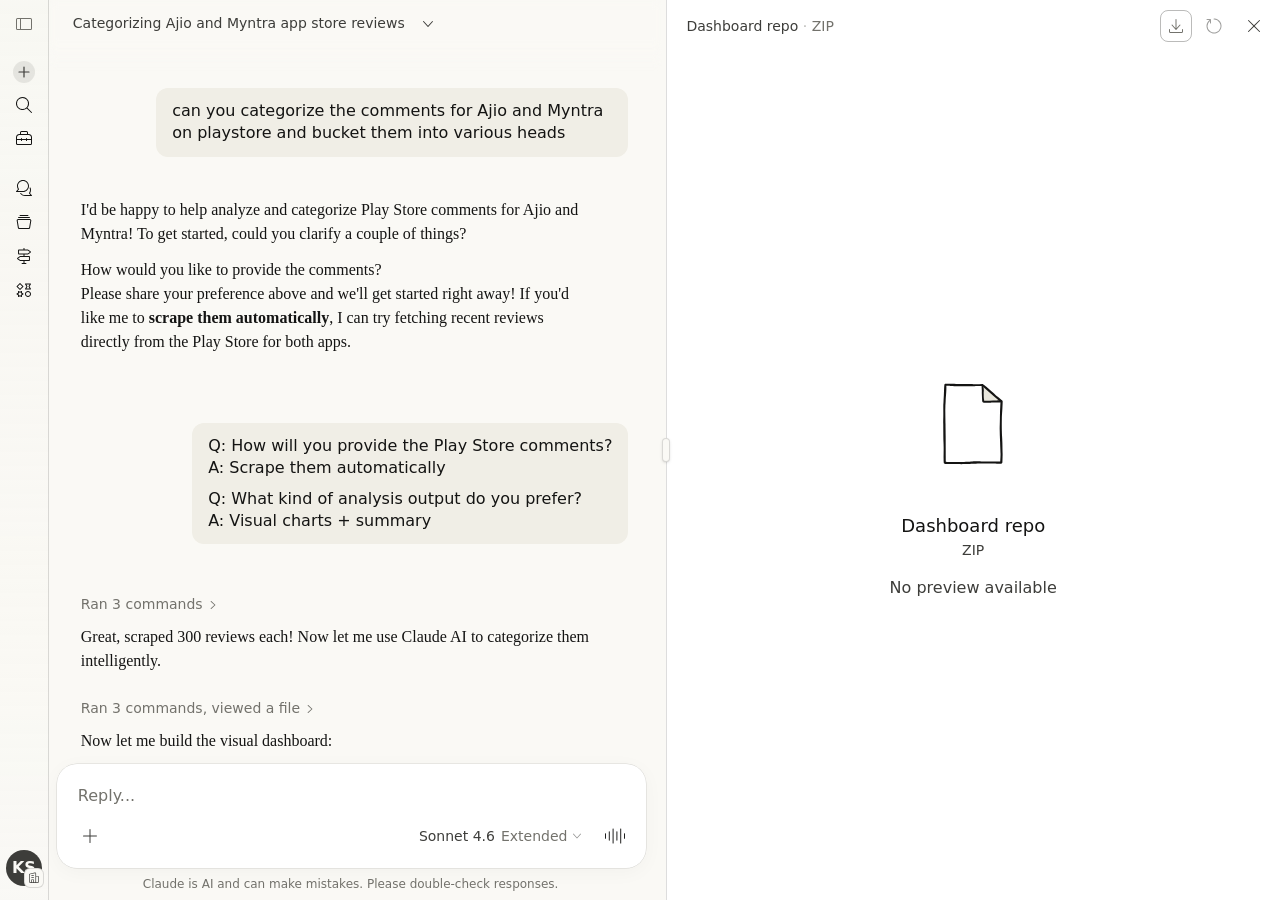
==== commit dc66375a: "Add files via upload" ====
--- a/Categorizing Ajio and Myntra app store reviews - Claude.html
+++ b/Categorizing Ajio and Myntra app store reviews - Claude.html
@@ -1,8 +1,8 @@
 <!DOCTYPE html>
 <!-- saved from url=(0059)https://claude.ai/chat/b9da4cd1-1a6e-4f26-8eb7-0743dc9aa7b2 -->
-<html data-build-id="dbd8ed0f31" data-git-hash="bb597a89c8d1093f93aa4a7a04757ddbd8ed0f31" data-build-timestamp="1774145663" data-version="1.0.0" data-env="" lang="en-US" data-theme="claude" data-mode="light" data-p4n="true" class="h-screen antialiased scroll-smooth" style="--font-user-message: var(--font-sans-serif); --font-claude-response: var(--font-serif);"><head data-ion-ip-country="IN"><meta http-equiv="Content-Type" content="text/html; charset=UTF-8">
+<html data-build-id="9460663e6b" data-git-hash="0d7c7a1fae765626a7fb050461952a9460663e6b" data-build-timestamp="1774390775" data-version="1.0.0" data-env="" lang="en-US" data-theme="claude" data-mode="light" class="h-screen antialiased scroll-smooth" style="--font-user-message: var(--font-sans-serif); --font-claude-response: var(--font-serif);"><head data-ion-ip-country="IN"><meta http-equiv="Content-Type" content="text/html; charset=UTF-8">
   
-<link rel="preconnect" href="https://assets-proxy.anthropic.com/" crossorigin=""><link rel="dns-prefetch" href="https://assets-proxy.anthropic.com/"><meta name="viewport" content="width=device-width,initial-scale=1,viewport-fit=cover"><title>Categorizing Ajio and Myntra app store reviews - Claude</title><meta name="description" content="Claude is Anthropic&#39;s AI, built for problem solvers. Tackle complex challenges, analyze data, write code, and think through your hardest work."><meta name="apple-itunes-app" content="app-id=6473753684"><meta property="og:type" content="website"><meta property="og:site_name" content="Claude"><meta property="og:image" content="https://claude.ai/images/claude_ogimage.png"><meta property="og:image:width" content="1200"><meta property="og:image:height" content="630"><meta name="twitter:card" content="summary_large_image"><link rel="icon" type="image/svg+xml" href="https://assets-proxy.anthropic.com/claude-ai/v2/assets/v1/cd02a42d9-Vq_H3mgS.svg"><link rel="icon" type="image/png" sizes="32x32" href="https://assets-proxy.anthropic.com/claude-ai/v2/assets/v1/ce67964e7-CAX1bqSh.png"><link rel="icon" type="image/png" sizes="16x16" href="https://assets-proxy.anthropic.com/claude-ai/v2/assets/v1/c03e51811-DebilQLI.png"><link rel="shortcut icon" href="https://claude.ai/favicon.ico"><link rel="apple-touch-icon" href="https://assets-proxy.anthropic.com/claude-ai/v2/assets/v1/c129d018a-jJjJELY8.png"><link rel="apple-touch-startup-image" href="https://claude.ai/images/claude_app_icon.png"><link rel="manifest" href="https://claude.ai/manifest.json"><meta name="mobile-web-app-capable" content="yes"><link rel="preload" href="https://assets-proxy.anthropic.com/claude-ai/v2/assets/v1/cc27851ad-CFxw3nG7.woff2" as="font" type="font/woff2" crossorigin=""><link rel="preload" href="https://assets-proxy.anthropic.com/claude-ai/v2/assets/v1/c66fc489e-C-BHYa_K.woff2" as="font" type="font/woff2" crossorigin=""><script type="text/javascript" async="" src="./Categorizing Ajio and Myntra app store reviews - Claude_files/js" nonce=""></script><script type="text/javascript" async="" src="./Categorizing Ajio and Myntra app store reviews - Claude_files/js(1)"></script><script type="text/javascript" src="./Categorizing Ajio and Myntra app store reviews - Claude_files/commons.59560acdd69ed701c941.js.gz" async="" status="loaded"></script><script type="text/javascript" src="./Categorizing Ajio and Myntra app store reviews - Claude_files/google-adwords-new.dynamic.js.gz" async="" status="loaded"></script><script type="text/javascript" async="" src="./Categorizing Ajio and Myntra app store reviews - Claude_files/lupk8zyo"></script><script type="text/javascript" src="./Categorizing Ajio and Myntra app store reviews - Claude_files/8183355c502ca7464449.js.download" async="" status="loaded"></script><script type="text/javascript" src="./Categorizing Ajio and Myntra app store reviews - Claude_files/00b46d0899db90cd7140.js.download" async="" status="loaded"></script><script type="text/javascript" src="./Categorizing Ajio and Myntra app store reviews - Claude_files/f12a4347e1080fb88155.js.download" async="" status="loaded"></script><script nonce="">void 0===globalThis.process&&(globalThis.process={env:{},cwd:function(){return"/"}}),void 0===globalThis.global&&(globalThis.global=globalThis)</script><script type="application/ld+json" nonce="">{
+<link rel="preconnect" href="https://assets-proxy.anthropic.com/" crossorigin=""><link rel="dns-prefetch" href="https://assets-proxy.anthropic.com/"><meta name="viewport" content="width=device-width,initial-scale=1,viewport-fit=cover"><title>Categorizing Ajio and Myntra app store reviews - Claude</title><meta name="description" content="Claude is Anthropic&#39;s AI, built for problem solvers. Tackle complex challenges, analyze data, write code, and think through your hardest work."><meta name="apple-itunes-app" content="app-id=6473753684"><meta property="og:type" content="website"><meta property="og:site_name" content="Claude"><meta property="og:image" content="https://claude.ai/images/claude_ogimage.png"><meta property="og:image:width" content="1200"><meta property="og:image:height" content="630"><meta name="twitter:card" content="summary_large_image"><link rel="icon" type="image/svg+xml" href="https://assets-proxy.anthropic.com/claude-ai/v2/assets/v1/cd02a42d9-Vq_H3mgS.svg"><link rel="icon" type="image/png" sizes="32x32" href="https://assets-proxy.anthropic.com/claude-ai/v2/assets/v1/ce67964e7-CAX1bqSh.png"><link rel="icon" type="image/png" sizes="16x16" href="https://assets-proxy.anthropic.com/claude-ai/v2/assets/v1/c03e51811-DebilQLI.png"><link rel="shortcut icon" href="https://claude.ai/favicon.ico"><link rel="apple-touch-icon" href="https://assets-proxy.anthropic.com/claude-ai/v2/assets/v1/c129d018a-jJjJELY8.png"><link rel="apple-touch-startup-image" href="https://claude.ai/images/claude_app_icon.png"><link rel="manifest" href="https://claude.ai/manifest.json"><meta name="mobile-web-app-capable" content="yes"><link rel="preload" href="https://assets-proxy.anthropic.com/claude-ai/v2/assets/v1/cc27851ad-CFxw3nG7.woff2" as="font" type="font/woff2" crossorigin=""><link rel="preload" href="https://assets-proxy.anthropic.com/claude-ai/v2/assets/v1/c66fc489e-C-BHYa_K.woff2" as="font" type="font/woff2" crossorigin=""><script type="text/javascript" async="" src="./Categorizing Ajio and Myntra app store reviews - Claude_files/js" nonce=""></script><script type="text/javascript" async="" src="./Categorizing Ajio and Myntra app store reviews - Claude_files/js(1)"></script><script type="text/javascript" src="./Categorizing Ajio and Myntra app store reviews - Claude_files/commons.59560acdd69ed701c941.js.gz" async="" status="loaded"></script><script type="text/javascript" src="./Categorizing Ajio and Myntra app store reviews - Claude_files/google-adwords-new.dynamic.js.gz" async="" status="loaded"></script><script type="text/javascript" src="./Categorizing Ajio and Myntra app store reviews - Claude_files/8183355c502ca7464449.js.download" async="" status="loaded"></script><script type="text/javascript" src="./Categorizing Ajio and Myntra app store reviews - Claude_files/00b46d0899db90cd7140.js.download" async="" status="loaded"></script><script type="text/javascript" src="./Categorizing Ajio and Myntra app store reviews - Claude_files/f12a4347e1080fb88155.js.download" async="" status="loaded"></script><script type="text/javascript" async="" src="./Categorizing Ajio and Myntra app store reviews - Claude_files/lupk8zyo"></script><script nonce="">void 0===globalThis.process&&(globalThis.process={env:{},cwd:function(){return"/"}}),void 0===globalThis.global&&(globalThis.global=globalThis)</script><script type="application/ld+json" nonce="">{
         "@context": "https://schema.org",
         "@graph": [
           {
@@ -23,7 +23,7 @@
             ]
           }
         ]
-      }</script><script nonce="">!function(){try{performance.mark?.("rq_cache:preload_start");const e="keyval-store",o="keyval",r="react-query-cache",t=new Promise(t=>{if(!window.indexedDB)return void t(void 0);const c=indexedDB.open(e);c.onupgradeneeded=()=>{c.transaction?.abort()},c.onerror=()=>t(void 0),c.onsuccess=()=>{const a=c.result;if(!a.objectStoreNames.contains(o))return a.close(),indexedDB.deleteDatabase(e),void t(void 0);try{const e=a.transaction(o,"readonly").objectStore(o).get(r);e.onerror=()=>{a.close(),t(void 0)},e.onsuccess=()=>{a.close(),window.__PRELOADED_IDB_CACHE_RESULT__=e.result,t(e.result)}}catch{a.close(),t(void 0)}}});window.__PRELOADED_IDB_CACHE__=t,performance.measure?.("rq_cache:preload_exec",{start:"rq_cache:preload_start"})}catch{}}()</script><script type="module" crossorigin="" src="./Categorizing Ajio and Myntra app store reviews - Claude_files/index-DcrCrePJ.js.download"></script><link rel="modulepreload" crossorigin="" href="https://assets-proxy.anthropic.com/claude-ai/v2/assets/v1/vendor-Vyn28asx.js"><link rel="modulepreload" crossorigin="" href="https://assets-proxy.anthropic.com/claude-ai/v2/assets/v1/tree-sitter-CxtuNIRw.js"><link rel="stylesheet" crossorigin="" href="./Categorizing Ajio and Myntra app store reviews - Claude_files/c6a992d55-MdCYKnmO.css"><link rel="modulepreload" as="script" crossorigin="" href="https://assets-proxy.anthropic.com/claude-ai/v2/assets/v1/cf0bcab69-DC96zbsx.js"><link rel="modulepreload" as="script" crossorigin="" href="https://assets-proxy.anthropic.com/claude-ai/v2/assets/v1/cce790aee-Bn5Xu6xF.js"><link rel="modulepreload" as="script" crossorigin="" href="https://assets-proxy.anthropic.com/claude-ai/v2/assets/v1/c7a51f85b-BsrpGreO.js"><link rel="modulepreload" as="script" crossorigin="" href="https://assets-proxy.anthropic.com/claude-ai/v2/assets/v1/cde7c3a92-B4UrU6BD.js"><link rel="modulepreload" as="script" crossorigin="" href="https://assets-proxy.anthropic.com/claude-ai/v2/assets/v1/c6a992d55-1cxXez1h.js"><link rel="modulepreload" as="script" crossorigin="" href="https://assets-proxy.anthropic.com/claude-ai/v2/assets/v1/cfad58de7-DEi8FCEk.js"><meta name="theme-color" content="hsl(53,28.6%,94.5%)"><link rel="modulepreload" as="script" crossorigin="" href="https://assets-proxy.anthropic.com/claude-ai/v2/assets/v1/c6a992d55-mxacTSqH.js"><link rel="modulepreload" as="script" crossorigin="" href="https://assets-proxy.anthropic.com/claude-ai/v2/assets/v1/cc188f2db-CTGFxau4.js"><link rel="modulepreload" as="script" crossorigin="" href="https://assets-proxy.anthropic.com/claude-ai/v2/assets/v1/c1fe5bf92-LpRGP1Cf.js"><link rel="modulepreload" as="script" crossorigin="" href="https://assets-proxy.anthropic.com/claude-ai/v2/assets/v1/c6a992d55-C9ceRVmG.js"><script type="text/javascript" async="" src="./Categorizing Ajio and Myntra app store reviews - Claude_files/f.txt" nonce=""></script><link rel="modulepreload" as="script" crossorigin="" href="https://assets-proxy.anthropic.com/claude-ai/v2/assets/v1/c6a992d55-BkPGQrGO.js"><link rel="modulepreload" as="script" crossorigin="" href="https://assets-proxy.anthropic.com/claude-ai/v2/assets/v1/c6a992d55-DL1O62I0.js"><link rel="modulepreload" as="script" crossorigin="" href="https://assets-proxy.anthropic.com/claude-ai/v2/assets/v1/c6a992d55-bsVAaBS1.js"><link rel="modulepreload" as="script" crossorigin="" href="https://assets-proxy.anthropic.com/claude-ai/v2/assets/v1/c6a992d55-DLR_9yvZ.js"><link rel="modulepreload" as="script" crossorigin="" href="https://assets-proxy.anthropic.com/claude-ai/v2/assets/v1/cf1a02a1a-dlK9sQnC.js"><style data-tiptap-style="">.ProseMirror {
+      }</script><script nonce="">!function(){try{performance.mark?.("rq_cache:preload_start");const e="keyval-store",o="keyval",r="react-query-cache",t=new Promise(t=>{if(!window.indexedDB)return void t(void 0);const c=indexedDB.open(e);c.onupgradeneeded=()=>{c.transaction?.abort()},c.onerror=()=>t(void 0),c.onsuccess=()=>{const a=c.result;if(!a.objectStoreNames.contains(o))return a.close(),indexedDB.deleteDatabase(e),void t(void 0);try{const e=a.transaction(o,"readonly").objectStore(o).get(r);e.onerror=()=>{a.close(),t(void 0)},e.onsuccess=()=>{a.close(),window.__PRELOADED_IDB_CACHE_RESULT__=e.result,t(e.result)}}catch{a.close(),t(void 0)}}});window.__PRELOADED_IDB_CACHE__=t,performance.measure?.("rq_cache:preload_exec",{start:"rq_cache:preload_start"})}catch{}}()</script><script type="module" crossorigin="" src="./Categorizing Ajio and Myntra app store reviews - Claude_files/index-8bd6-4_Q.js.download" nonce=""></script><link rel="modulepreload" crossorigin="" href="https://assets-proxy.anthropic.com/claude-ai/v2/assets/v1/vendor-D1twK9gw.js"><link rel="modulepreload" crossorigin="" href="https://assets-proxy.anthropic.com/claude-ai/v2/assets/v1/tree-sitter-DWz4q61M.js"><link rel="stylesheet" crossorigin="" href="./Categorizing Ajio and Myntra app store reviews - Claude_files/c6a992d55-DQ3VQ-No.css"><link rel="modulepreload" as="script" crossorigin="" href="https://assets-proxy.anthropic.com/claude-ai/v2/assets/v1/c7a51f85b-DfC38I9T.js"><link rel="modulepreload" as="script" crossorigin="" href="https://assets-proxy.anthropic.com/claude-ai/v2/assets/v1/cde7c3a92-D99bl8hb.js"><link rel="modulepreload" as="script" crossorigin="" href="https://assets-proxy.anthropic.com/claude-ai/v2/assets/v1/c6a992d55-StHZZJcW.js"><style data-tiptap-style="">.ProseMirror {
   position: relative;
 }
 
@@ -93,7 +93,7 @@
 
 .ProseMirror-focused .ProseMirror-gapcursor {
   display: block;
-}</style><script type="text/javascript" async="" src="./Categorizing Ajio and Myntra app store reviews - Claude_files/f(1).txt" nonce=""></script><script type="text/javascript" async="" src="./Categorizing Ajio and Myntra app store reviews - Claude_files/f(2).txt" nonce=""></script><script type="text/javascript" async="" src="./Categorizing Ajio and Myntra app store reviews - Claude_files/f(3).txt" nonce=""></script><script type="text/javascript" async="" src="./Categorizing Ajio and Myntra app store reviews - Claude_files/f(4).txt" nonce=""></script><script type="text/javascript" async="" src="./Categorizing Ajio and Myntra app store reviews - Claude_files/f(5).txt" nonce=""></script><script type="text/javascript" async="" src="./Categorizing Ajio and Myntra app store reviews - Claude_files/f(6).txt" nonce=""></script><script type="text/javascript" async="" src="./Categorizing Ajio and Myntra app store reviews - Claude_files/f(7).txt" nonce=""></script><script type="text/javascript" async="" src="./Categorizing Ajio and Myntra app store reviews - Claude_files/f(8).txt" nonce=""></script><script type="text/javascript" async="" src="./Categorizing Ajio and Myntra app store reviews - Claude_files/f(9).txt" nonce=""></script><script type="text/javascript" async="" src="./Categorizing Ajio and Myntra app store reviews - Claude_files/f(10).txt" nonce=""></script><script type="text/javascript" async="" src="./Categorizing Ajio and Myntra app store reviews - Claude_files/f(11).txt" nonce=""></script><link rel="modulepreload" as="script" crossorigin="" href="https://assets-proxy.anthropic.com/claude-ai/v2/assets/v1/c6a992d55-DFE0xeay.js"><script type="text/javascript" async="" src="./Categorizing Ajio and Myntra app store reviews - Claude_files/f(12).txt" nonce=""></script></head><body class="bg-bg-100 text-text-100 font-ui min-h-screen chat-ui-core" style="pointer-events: auto;"><div id="root"><div class="root"><div class="grid w-full overflow-hidden" style="height: calc(100vh - var(--app-install-banner-height, 0px) - var(--dev-dashboard-height, 0px)); grid-template-rows: 0px 1fr; transition: grid-template-rows 0.15s ease-out;"><div></div><div class="flex min-h-0 w-full overflow-x-clip overflow-y-auto relative"><div class="pointer-events-none absolute inset-0 bg-bg-100 [background-image:linear-gradient(to_right,hsl(var(--bg-200))_1px,transparent_1px),linear-gradient(to_bottom,hsl(var(--bg-200))_1px,transparent_1px)] [background-size:32px_32px]" aria-hidden="true" style="clip-path: circle(150% at 50% 50%); opacity: 0;"></div><div class="shrink-0" style="overflow: hidden; width: auto; opacity: 1;"><div class="fixed lg:sticky z-sidebar" style="width: 3.05rem;"><nav class="flex flex-col px-0 fixed left-0 border-r-0.5 h-screen lg:bg-gradient-to-t from-bg-200/5 to-bg-200/30 border-border-300 bg-bg-100 transition-[background-color,border-color,box-shadow] duration-[35ms]" aria-label="Sidebar" style="width: 3.05rem; top: 0px; padding-top: var(--app-install-banner-height, 0px); padding-bottom: var(--dev-dashboard-height, 0px);"><div class="relative flex w-full items-center p-2 pointer-events-auto pt-2"><div class="flex items-center gap-1.5 pl-2 h-8 overflow-hidden transition-opacity duration-150 opacity-0 pointer-events-none"><a href="https://claude.ai/new" class="flex flex-col justify-start items-top" aria-label="Home" tabindex="-1"><svg xmlns="http://www.w3.org/2000/svg" viewBox="0 0 68 16" class="h-4 flex-shrink-0 text-text-100" height="16" fill="currentColor" aria-label="Claude"><path d="M7.98 15.73C6.50667 15.73 5.17667 15.4367 3.99 14.85C2.81 14.2567 1.88 13.4167 1.2 12.33C0.526669 11.2367 0.190002 9.96334 0.190002 8.51001C0.190002 7.01001 0.526669 5.67334 1.2 4.50001C1.87334 3.32668 2.8 2.41668 3.98 1.77001C5.16667 1.11668 6.49334 0.790009 7.96 0.790009C8.88667 0.790009 9.81667 0.896676 10.75 1.11001C11.69 1.32334 12.5033 1.64001 13.19 2.06001V5.36001H12.29C12.05 4.22668 11.5867 3.36334 10.9 2.77001C10.2133 2.17668 9.24 1.88001 7.98 1.88001C6.85334 1.88001 5.91334 2.15334 5.16 2.70001C4.40667 3.24001 3.84667 3.98334 3.48 4.93001C3.12 5.87001 2.94 6.94668 2.94 8.16001C2.94 9.37334 3.14667 10.4733 3.56 11.46C3.97334 12.44 4.57667 13.2167 5.37 13.79C6.16334 14.3567 7.11 14.64 8.21 14.64C8.97667 14.64 9.63667 14.4733 10.19 14.14C10.75 13.8 11.2167 13.3533 11.59 12.8C11.97 12.2467 12.3367 11.5667 12.69 10.76H13.63L12.99 14.43C12.35 14.8567 11.5733 15.18 10.66 15.4C9.75334 15.62 8.86 15.73 7.98 15.73ZM15.15 14.63C15.4833 14.5833 15.7433 14.53 15.93 14.47C16.1167 14.41 16.2633 14.3167 16.37 14.19C16.4767 14.0567 16.53 13.8733 16.53 13.64V2.96001L15.15 2.31001V1.65001L18.12 0.26001H18.91V13.64C18.91 13.8733 18.9633 14.0567 19.07 14.19C19.1767 14.3167 19.3233 14.41 19.51 14.47C19.6967 14.53 19.96 14.5833 20.3 14.63V15.5H15.15V14.63ZM24.44 15.73C23.8867 15.73 23.39 15.6167 22.95 15.39C22.51 15.1567 22.1667 14.8367 21.92 14.43C21.68 14.0233 21.56 13.5567 21.56 13.03C21.56 12.2633 21.7967 11.6233 22.27 11.11C22.75 10.5967 23.47 10.2033 24.43 9.93001L27.87 8.96001V7.56001C27.87 6.85334 27.7033 6.31668 27.37 5.95001C27.0433 5.58334 26.5633 5.40001 25.93 5.40001C25.37 5.40001 24.93 5.57668 24.61 5.93001C24.2967 6.27668 24.14 6.75668 24.14 7.37001V8.35001H22.47C22.2833 8.23001 22.1367 8.06334 22.03 7.85001C21.93 7.63668 21.88 7.40334 21.88 7.15001C21.88 6.67668 22.06 6.24001 22.42 5.84001C22.78 5.43334 23.2633 5.11334 23.87 4.88001C24.4833 4.64668 25.16 4.53001 25.9 4.53001C26.8133 4.53001 27.5933 4.67334 28.24 4.96001C28.8933 5.24668 29.39 5.66668 29.73 6.22001C30.0767 6.77334 30.25 7.43668 30.25 8.21001V13.5C30.25 13.7333 30.29 13.9133 30.37 14.04C30.45 14.1667 30.5867 14.2667 30.78 14.34C30.98 14.4133 31.2633 14.4767 31.63 14.53V15.39C31.0967 15.5967 30.5633 15.7 30.03 15.7C29.4367 15.7 28.9567 15.56 28.59 15.28C28.23 15 28.0067 14.6 27.92 14.08C27.44 14.62 26.9067 15.03 26.32 15.31C25.7333 15.59 25.1067 15.73 24.44 15.73ZM25.62 14.13C26.0067 14.13 26.3967 14.0433 26.79 13.87C27.1833 13.69 27.5433 13.4433 27.87 13.13V9.87001L25.43 10.61C24.9233 10.7567 24.5433 10.99 24.29 11.31C24.0433 11.6233 23.92 12.0267 23.92 12.52C23.92 12.8267 23.9933 13.1033 24.14 13.35C24.2867 13.59 24.49 13.78 24.75 13.92C25.01 14.06 25.3 14.13 25.62 14.13ZM36.56 15.73C35.48 15.73 34.68 15.4467 34.16 14.88C33.6467 14.3133 33.39 13.53 33.39 12.53V6.91001L32.01 6.37001V5.70001L34.98 4.53001H35.77V12.12C35.77 12.7533 35.9233 13.2233 36.23 13.53C36.5433 13.8367 37.0133 13.99 37.64 13.99C38.0533 13.99 38.4833 13.8967 38.93 13.71C39.3833 13.5167 39.8 13.27 40.18 12.97V6.91001L38.8 6.37001V5.70001L41.77 4.53001H42.56V12.91C42.56 13.17 42.6133 13.37 42.72 13.51C42.8333 13.65 42.9833 13.7533 43.17 13.82C43.3567 13.88 43.6167 13.9333 43.95 13.98V14.84L40.97 15.69H40.18V13.96C39.6667 14.4933 39.0867 14.9233 38.44 15.25C37.8 15.57 37.1733 15.73 36.56 15.73ZM49.61 15.73C48.7367 15.73 47.9567 15.51 47.27 15.07C46.5833 14.6233 46.0467 14.02 45.66 13.26C45.28 12.5 45.09 11.66 45.09 10.74C45.09 9.56668 45.3167 8.51001 45.77 7.57001C46.2233 6.63001 46.8733 5.89001 47.72 5.35001C48.5733 4.80334 49.5767 4.53001 50.73 4.53001C51.0767 4.53001 51.43 4.56668 51.79 4.64001C52.15 4.70668 52.4967 4.81001 52.83 4.95001V2.96001L51.45 2.31001V1.65001L54.42 0.26001H55.21V12.91C55.21 13.17 55.2633 13.37 55.37 13.51C55.4833 13.65 55.6333 13.7533 55.82 13.82C56.0067 13.88 56.2667 13.9333 56.6 13.98V14.84L53.62 15.69H52.83V14.39C52.3833 14.8167 51.8867 15.1467 51.34 15.38C50.7933 15.6133 50.2167 15.73 49.61 15.73ZM50.6 14.12C50.9867 14.12 51.3733 14.0467 51.76 13.9C52.1467 13.7467 52.5033 13.5367 52.83 13.27V6.38001C52.2567 5.92001 51.6167 5.69001 50.91 5.69001C50.1767 5.69001 49.5567 5.89001 49.05 6.29001C48.55 6.68334 48.1767 7.21334 47.93 7.88001C47.69 8.54668 47.57 9.28334 47.57 10.09C47.57 10.8567 47.6767 11.5433 47.89 12.15C48.11 12.7567 48.4467 13.2367 48.9 13.59C49.3533 13.9433 49.92 14.12 50.6 14.12ZM62.93 15.73C61.9433 15.73 61.0533 15.4967 60.26 15.03C59.4733 14.5567 58.8567 13.9033 58.41 13.07C57.9633 12.2367 57.74 11.3 57.74 10.26C57.74 9.18001 57.9667 8.20334 58.42 7.33001C58.88 6.45668 59.51 5.77334 60.31 5.28001C61.1167 4.78001 62.0167 4.53001 63.01 4.53001C63.77 4.53001 64.4667 4.68668 65.1 5.00001C65.7333 5.31334 66.2567 5.76001 66.67 6.34001C67.09 6.92001 67.37 7.59001 67.51 8.35001L60.14 10.66C60.3333 11.62 60.7267 12.38 61.32 12.94C61.92 13.4933 62.67 13.77 63.57 13.77C64.31 13.77 64.9767 13.5733 65.57 13.18C66.17 12.78 66.7 12.18 67.16 11.38L67.93 11.63C67.7633 12.4433 67.44 13.16 66.96 13.78C66.4867 14.4 65.9 14.88 65.2 15.22C64.5067 15.56 63.75 15.73 62.93 15.73ZM64.95 8.03001C64.8567 7.55668 64.6933 7.14001 64.46 6.78001C64.2267 6.42001 63.94 6.14001 63.6 5.94001C63.2667 5.74001 62.9033 5.64001 62.51 5.64001C62.01 5.64001 61.57 5.79334 61.19 6.10001C60.8167 6.40001 60.5267 6.83001 60.32 7.39001C60.1133 7.95001 60.01 8.60001 60.01 9.34001C60.01 9.46668 60.0133 9.56334 60.02 9.63001L64.95 8.03001Z"></path></svg></a></div><div class="absolute right-2 top-2"><button class="inline-flex
+}</style><link rel="modulepreload" as="script" crossorigin="" href="https://assets-proxy.anthropic.com/claude-ai/v2/assets/v1/cfad58de7-BxiPPwWy.js"><meta name="theme-color" content="hsl(53,28.6%,94.5%)"><link rel="modulepreload" as="script" crossorigin="" href="https://assets-proxy.anthropic.com/claude-ai/v2/assets/v1/c6a992d55-ChdbMFJa.js"><link rel="modulepreload" as="script" crossorigin="" href="https://assets-proxy.anthropic.com/claude-ai/v2/assets/v1/c6a992d55-BRwYXuwM.js"><link rel="modulepreload" as="script" crossorigin="" href="https://assets-proxy.anthropic.com/claude-ai/v2/assets/v1/c6a992d55-bsVAaBS1.js"><link rel="modulepreload" as="script" crossorigin="" href="https://assets-proxy.anthropic.com/claude-ai/v2/assets/v1/c6a992d55-DLR_9yvZ.js"><link rel="modulepreload" as="script" crossorigin="" href="https://assets-proxy.anthropic.com/claude-ai/v2/assets/v1/cf1a02a1a-dlK9sQnC.js"><link rel="modulepreload" as="script" crossorigin="" href="https://assets-proxy.anthropic.com/claude-ai/v2/assets/v1/c6a992d55-D2s3k57K.js"><link rel="modulepreload" as="script" crossorigin="" href="https://assets-proxy.anthropic.com/claude-ai/v2/assets/v1/c6a992d55-E3nf785a.js"><link rel="modulepreload" as="script" crossorigin="" href="https://assets-proxy.anthropic.com/claude-ai/v2/assets/v1/cc188f2db-CTGFxau4.js"><link rel="modulepreload" as="script" crossorigin="" href="https://assets-proxy.anthropic.com/claude-ai/v2/assets/v1/c6a992d55-BKxkJidf.js"><script type="text/javascript" async="" src="./Categorizing Ajio and Myntra app store reviews - Claude_files/f.txt" nonce=""></script></head><body class="bg-bg-100 text-text-100 font-ui min-h-screen chat-ui-core" style="pointer-events: auto;"><div id="root"><div class="root"><div class="grid w-full overflow-hidden" style="height: calc(100vh - var(--app-install-banner-height, 0px) - var(--dev-dashboard-height, 0px)); grid-template-rows: 0px 1fr; transition: grid-template-rows 0.15s ease-out;"><div></div><div class="flex min-h-0 w-full overflow-x-clip overflow-y-auto relative"><div class="pointer-events-none absolute inset-0 bg-bg-100 [background-image:linear-gradient(to_right,hsl(var(--bg-200))_1px,transparent_1px),linear-gradient(to_bottom,hsl(var(--bg-200))_1px,transparent_1px)] [background-size:32px_32px]" aria-hidden="true" style="clip-path: circle(150% at 50% 50%); opacity: 0;"></div><div class="shrink-0" style="overflow: hidden; width: auto; opacity: 1;"><div class="fixed lg:sticky z-sidebar" style="width: 3.05rem;"><nav class="flex flex-col px-0 fixed left-0 border-r-0.5 h-screen lg:bg-gradient-to-t from-bg-200/5 to-bg-200/30 border-border-300 bg-bg-100 transition-[background-color,border-color,box-shadow] duration-[35ms]" aria-label="Sidebar" style="width: 3.05rem; top: 0px; padding-top: var(--app-install-banner-height, 0px); padding-bottom: var(--dev-dashboard-height, 0px);"><div class="relative flex w-full items-center p-2 pointer-events-auto pt-2"><div class="flex items-center gap-1.5 pl-2 h-8 overflow-hidden transition-opacity duration-150 opacity-0 pointer-events-none"><a href="https://claude.ai/new" class="flex flex-col justify-start items-top" aria-label="Home" tabindex="-1"><svg xmlns="http://www.w3.org/2000/svg" viewBox="0 0 68 16" class="h-4 flex-shrink-0 text-text-100" height="16" fill="currentColor" aria-label="Claude"><path d="M7.98 15.73C6.50667 15.73 5.17667 15.4367 3.99 14.85C2.81 14.2567 1.88 13.4167 1.2 12.33C0.526669 11.2367 0.190002 9.96334 0.190002 8.51001C0.190002 7.01001 0.526669 5.67334 1.2 4.50001C1.87334 3.32668 2.8 2.41668 3.98 1.77001C5.16667 1.11668 6.49334 0.790009 7.96 0.790009C8.88667 0.790009 9.81667 0.896676 10.75 1.11001C11.69 1.32334 12.5033 1.64001 13.19 2.06001V5.36001H12.29C12.05 4.22668 11.5867 3.36334 10.9 2.77001C10.2133 2.17668 9.24 1.88001 7.98 1.88001C6.85334 1.88001 5.91334 2.15334 5.16 2.70001C4.40667 3.24001 3.84667 3.98334 3.48 4.93001C3.12 5.87001 2.94 6.94668 2.94 8.16001C2.94 9.37334 3.14667 10.4733 3.56 11.46C3.97334 12.44 4.57667 13.2167 5.37 13.79C6.16334 14.3567 7.11 14.64 8.21 14.64C8.97667 14.64 9.63667 14.4733 10.19 14.14C10.75 13.8 11.2167 13.3533 11.59 12.8C11.97 12.2467 12.3367 11.5667 12.69 10.76H13.63L12.99 14.43C12.35 14.8567 11.5733 15.18 10.66 15.4C9.75334 15.62 8.86 15.73 7.98 15.73ZM15.15 14.63C15.4833 14.5833 15.7433 14.53 15.93 14.47C16.1167 14.41 16.2633 14.3167 16.37 14.19C16.4767 14.0567 16.53 13.8733 16.53 13.64V2.96001L15.15 2.31001V1.65001L18.12 0.26001H18.91V13.64C18.91 13.8733 18.9633 14.0567 19.07 14.19C19.1767 14.3167 19.3233 14.41 19.51 14.47C19.6967 14.53 19.96 14.5833 20.3 14.63V15.5H15.15V14.63ZM24.44 15.73C23.8867 15.73 23.39 15.6167 22.95 15.39C22.51 15.1567 22.1667 14.8367 21.92 14.43C21.68 14.0233 21.56 13.5567 21.56 13.03C21.56 12.2633 21.7967 11.6233 22.27 11.11C22.75 10.5967 23.47 10.2033 24.43 9.93001L27.87 8.96001V7.56001C27.87 6.85334 27.7033 6.31668 27.37 5.95001C27.0433 5.58334 26.5633 5.40001 25.93 5.40001C25.37 5.40001 24.93 5.57668 24.61 5.93001C24.2967 6.27668 24.14 6.75668 24.14 7.37001V8.35001H22.47C22.2833 8.23001 22.1367 8.06334 22.03 7.85001C21.93 7.63668 21.88 7.40334 21.88 7.15001C21.88 6.67668 22.06 6.24001 22.42 5.84001C22.78 5.43334 23.2633 5.11334 23.87 4.88001C24.4833 4.64668 25.16 4.53001 25.9 4.53001C26.8133 4.53001 27.5933 4.67334 28.24 4.96001C28.8933 5.24668 29.39 5.66668 29.73 6.22001C30.0767 6.77334 30.25 7.43668 30.25 8.21001V13.5C30.25 13.7333 30.29 13.9133 30.37 14.04C30.45 14.1667 30.5867 14.2667 30.78 14.34C30.98 14.4133 31.2633 14.4767 31.63 14.53V15.39C31.0967 15.5967 30.5633 15.7 30.03 15.7C29.4367 15.7 28.9567 15.56 28.59 15.28C28.23 15 28.0067 14.6 27.92 14.08C27.44 14.62 26.9067 15.03 26.32 15.31C25.7333 15.59 25.1067 15.73 24.44 15.73ZM25.62 14.13C26.0067 14.13 26.3967 14.0433 26.79 13.87C27.1833 13.69 27.5433 13.4433 27.87 13.13V9.87001L25.43 10.61C24.9233 10.7567 24.5433 10.99 24.29 11.31C24.0433 11.6233 23.92 12.0267 23.92 12.52C23.92 12.8267 23.9933 13.1033 24.14 13.35C24.2867 13.59 24.49 13.78 24.75 13.92C25.01 14.06 25.3 14.13 25.62 14.13ZM36.56 15.73C35.48 15.73 34.68 15.4467 34.16 14.88C33.6467 14.3133 33.39 13.53 33.39 12.53V6.91001L32.01 6.37001V5.70001L34.98 4.53001H35.77V12.12C35.77 12.7533 35.9233 13.2233 36.23 13.53C36.5433 13.8367 37.0133 13.99 37.64 13.99C38.0533 13.99 38.4833 13.8967 38.93 13.71C39.3833 13.5167 39.8 13.27 40.18 12.97V6.91001L38.8 6.37001V5.70001L41.77 4.53001H42.56V12.91C42.56 13.17 42.6133 13.37 42.72 13.51C42.8333 13.65 42.9833 13.7533 43.17 13.82C43.3567 13.88 43.6167 13.9333 43.95 13.98V14.84L40.97 15.69H40.18V13.96C39.6667 14.4933 39.0867 14.9233 38.44 15.25C37.8 15.57 37.1733 15.73 36.56 15.73ZM49.61 15.73C48.7367 15.73 47.9567 15.51 47.27 15.07C46.5833 14.6233 46.0467 14.02 45.66 13.26C45.28 12.5 45.09 11.66 45.09 10.74C45.09 9.56668 45.3167 8.51001 45.77 7.57001C46.2233 6.63001 46.8733 5.89001 47.72 5.35001C48.5733 4.80334 49.5767 4.53001 50.73 4.53001C51.0767 4.53001 51.43 4.56668 51.79 4.64001C52.15 4.70668 52.4967 4.81001 52.83 4.95001V2.96001L51.45 2.31001V1.65001L54.42 0.26001H55.21V12.91C55.21 13.17 55.2633 13.37 55.37 13.51C55.4833 13.65 55.6333 13.7533 55.82 13.82C56.0067 13.88 56.2667 13.9333 56.6 13.98V14.84L53.62 15.69H52.83V14.39C52.3833 14.8167 51.8867 15.1467 51.34 15.38C50.7933 15.6133 50.2167 15.73 49.61 15.73ZM50.6 14.12C50.9867 14.12 51.3733 14.0467 51.76 13.9C52.1467 13.7467 52.5033 13.5367 52.83 13.27V6.38001C52.2567 5.92001 51.6167 5.69001 50.91 5.69001C50.1767 5.69001 49.5567 5.89001 49.05 6.29001C48.55 6.68334 48.1767 7.21334 47.93 7.88001C47.69 8.54668 47.57 9.28334 47.57 10.09C47.57 10.8567 47.6767 11.5433 47.89 12.15C48.11 12.7567 48.4467 13.2367 48.9 13.59C49.3533 13.9433 49.92 14.12 50.6 14.12ZM62.93 15.73C61.9433 15.73 61.0533 15.4967 60.26 15.03C59.4733 14.5567 58.8567 13.9033 58.41 13.07C57.9633 12.2367 57.74 11.3 57.74 10.26C57.74 9.18001 57.9667 8.20334 58.42 7.33001C58.88 6.45668 59.51 5.77334 60.31 5.28001C61.1167 4.78001 62.0167 4.53001 63.01 4.53001C63.77 4.53001 64.4667 4.68668 65.1 5.00001C65.7333 5.31334 66.2567 5.76001 66.67 6.34001C67.09 6.92001 67.37 7.59001 67.51 8.35001L60.14 10.66C60.3333 11.62 60.7267 12.38 61.32 12.94C61.92 13.4933 62.67 13.77 63.57 13.77C64.31 13.77 64.9767 13.5733 65.57 13.18C66.17 12.78 66.7 12.18 67.16 11.38L67.93 11.63C67.7633 12.4433 67.44 13.16 66.96 13.78C66.4867 14.4 65.9 14.88 65.2 15.22C64.5067 15.56 63.75 15.73 62.93 15.73ZM64.95 8.03001C64.8567 7.55668 64.6933 7.14001 64.46 6.78001C64.2267 6.42001 63.94 6.14001 63.6 5.94001C63.2667 5.74001 62.9033 5.64001 62.51 5.64001C62.01 5.64001 61.57 5.79334 61.19 6.10001C60.8167 6.40001 60.5267 6.83001 60.32 7.39001C60.1133 7.95001 60.01 8.60001 60.01 9.34001C60.01 9.46668 60.0133 9.56334 60.02 9.63001L64.95 8.03001Z"></path></svg></a></div><div class="absolute right-2 top-2"><button class="inline-flex
   items-center
   justify-center
   relative
@@ -183,7 +183,7 @@
           transition
           font-base
           duration-300
-          ease-[cubic-bezier(0.165,0.85,0.45,1)] h-8 rounded-md px-3 min-w-[4rem] whitespace-nowrap !text-xs w-full !min-w-0 group py-1.5 rounded-lg px-4 !duration-75 overflow-hidden active:bg-bg-300 active:scale-[1.0] _fill_56vq7_9 _ghost_56vq7_96" aria-label="Projects" data-dd-action-name="sidebar-nav-item"><div class="-translate-x-2 w-full flex flex-row items-center justify-start gap-3"><div class="flex items-center justify-center text-text-100"><div class="group" style="width: 16px; height: 16px; display: flex; align-items: center; justify-content: center;"><svg width="20" height="20" viewBox="0 0 20 20" fill="currentColor" xmlns="http://www.w3.org/2000/svg" class="group" aria-hidden="true" style="flex-shrink: 0;"><path class="group-hover:scale-95 origin-center" d="M15.8198 7C16.6885 7.00025 17.3624 7.73158 17.3178 8.57617L17.2993 8.74707L16.1332 15.7471C16.0126 16.4699 15.3865 16.9996 14.6538 17H5.34711C4.6142 16.9998 3.98833 16.47 3.86762 15.7471L2.7016 8.74707C2.54922 7.83277 3.25418 7 4.18109 7H15.8198ZM4.18109 8C3.87216 8 3.63722 8.27731 3.68793 8.58203L4.85394 15.582C4.89413 15.8229 5.10291 15.9998 5.34711 16H14.6538C14.8978 15.9996 15.1068 15.8228 15.1469 15.582L16.3129 8.58203L16.3188 8.46973C16.3036 8.21259 16.0899 8.00023 15.8198 8H4.18109Z"></path><path class="group-hover:-translate-y-[1.4px] group-hover:translate-x-[0.5px] group-hover:rotate-3 transition group-active:translate-y-0" d="M16.0004 5.5C16.0004 5.224 15.7764 5.00024 15.5004 5H4.50043C4.22428 5 4.00043 5.22386 4.00043 5.5C4.00043 5.77614 4.22428 6 4.50043 6H15.5004C15.7764 5.99976 16.0004 5.776 16.0004 5.5Z"></path><path class="group-hover:-translate-y-[2.8px] group-hover:translate-x-px group-hover:rotate-6 transition group-active:translate-y-0" d="M14.5004 3.5C14.5004 3.224 14.2764 3.00024 14.0004 3H6.00043C5.72428 3 5.50043 3.22386 5.50043 3.5C5.50043 3.77614 5.72428 4 6.00043 4H14.0004C14.2764 3.99976 14.5004 3.776 14.5004 3.5Z"></path></svg></div></div><span class="truncate text-sm whitespace-nowrap flex-1"><div class="opacity-0 transition-opacity ease-out duration-150"><span>Projects</span></div></span></div></a></div><div type="button" aria-haspopup="dialog" aria-expanded="false" aria-controls="radix-_r_1u_" data-state="closed" class=""><div class="relative group" data-state="closed"><a href="https://claude.ai/ask-your-org" class="inline-flex
+          ease-[cubic-bezier(0.165,0.85,0.45,1)] h-8 rounded-md px-3 min-w-[4rem] whitespace-nowrap !text-xs w-full !min-w-0 group py-1.5 rounded-lg px-4 !duration-75 overflow-hidden active:bg-bg-300 active:scale-[1.0] _fill_56vq7_9 _ghost_56vq7_96" aria-label="Projects" data-dd-action-name="sidebar-nav-item"><div class="-translate-x-2 w-full flex flex-row items-center justify-start gap-3"><div class="flex items-center justify-center text-text-100"><div class="group" style="width: 16px; height: 16px; display: flex; align-items: center; justify-content: center;"><svg width="20" height="20" viewBox="0 0 20 20" fill="currentColor" xmlns="http://www.w3.org/2000/svg" class="group" aria-hidden="true" style="flex-shrink: 0;"><path class="group-hover:scale-95 origin-center" d="M15.8198 7C16.6885 7.00025 17.3624 7.73158 17.3178 8.57617L17.2993 8.74707L16.1332 15.7471C16.0126 16.4699 15.3865 16.9996 14.6538 17H5.34711C4.6142 16.9998 3.98833 16.47 3.86762 15.7471L2.7016 8.74707C2.54922 7.83277 3.25418 7 4.18109 7H15.8198ZM4.18109 8C3.87216 8 3.63722 8.27731 3.68793 8.58203L4.85394 15.582C4.89413 15.8229 5.10291 15.9998 5.34711 16H14.6538C14.8978 15.9996 15.1068 15.8228 15.1469 15.582L16.3129 8.58203L16.3188 8.46973C16.3036 8.21259 16.0899 8.00023 15.8198 8H4.18109Z"></path><path class="group-hover:-translate-y-[1.4px] group-hover:translate-x-[0.5px] group-hover:rotate-3 transition group-active:translate-y-0" d="M16.0004 5.5C16.0004 5.224 15.7764 5.00024 15.5004 5H4.50043C4.22428 5 4.00043 5.22386 4.00043 5.5C4.00043 5.77614 4.22428 6 4.50043 6H15.5004C15.7764 5.99976 16.0004 5.776 16.0004 5.5Z"></path><path class="group-hover:-translate-y-[2.8px] group-hover:translate-x-px group-hover:rotate-6 transition group-active:translate-y-0" d="M14.5004 3.5C14.5004 3.224 14.2764 3.00024 14.0004 3H6.00043C5.72428 3 5.50043 3.22386 5.50043 3.5C5.50043 3.77614 5.72428 4 6.00043 4H14.0004C14.2764 3.99976 14.5004 3.776 14.5004 3.5Z"></path></svg></div></div><span class="truncate text-sm whitespace-nowrap flex-1"><div class="opacity-0 transition-opacity ease-out duration-150"><span>Projects</span></div></span></div></a></div><div type="button" aria-haspopup="dialog" aria-expanded="false" aria-controls="radix-_r_7_" data-state="closed" class=""><div class="relative group" data-state="closed"><a href="https://claude.ai/ask-your-org" class="inline-flex
   items-center
   justify-center
   relative
@@ -243,7 +243,7 @@
           transition
           font-base
           duration-300
-          ease-[cubic-bezier(0.165,0.85,0.45,1)] h-8 w-8 rounded-md active:!scale-100 aria-expanded:!bg-bg-400 _fill_56vq7_9 _ghost_56vq7_96" type="button" aria-label="More options for Categorizing Ajio and Myntra app store reviews" id="radix-_r_cg_" aria-haspopup="menu" aria-expanded="false" data-state="closed"><div style="width: 20px; height: 20px; display: flex; align-items: center; justify-content: center;"><svg width="20" height="20" viewBox="0 0 20 20" fill="currentColor" xmlns="http://www.w3.org/2000/svg" aria-hidden="true" style="flex-shrink: 0;"><path d="M4.5 8.5a1.5 1.5 0 1 1 0 3 1.5 1.5 0 0 1 0-3m5.5 0a1.5 1.5 0 1 1 0 3 1.5 1.5 0 0 1 0-3m5.5 0a1.5 1.5 0 1 1 0 3 1.5 1.5 0 0 1 0-3"></path></svg></div></button></div></div></li><li style="opacity: 1;"><div class="relative group" data-state="closed"><a href="https://claude.ai/chat/fcb4b57e-5943-486e-bbfa-8f5341809831" class="inline-flex
+          ease-[cubic-bezier(0.165,0.85,0.45,1)] h-8 w-8 rounded-md active:!scale-100 aria-expanded:!bg-bg-400 _fill_56vq7_9 _ghost_56vq7_96" type="button" aria-label="More options for Categorizing Ajio and Myntra app store reviews" id="radix-_r_l4_" aria-haspopup="menu" aria-expanded="false" data-state="closed"><div style="width: 20px; height: 20px; display: flex; align-items: center; justify-content: center;"><svg width="20" height="20" viewBox="0 0 20 20" fill="currentColor" xmlns="http://www.w3.org/2000/svg" aria-hidden="true" style="flex-shrink: 0;"><path d="M4.5 8.5a1.5 1.5 0 1 1 0 3 1.5 1.5 0 0 1 0-3m5.5 0a1.5 1.5 0 1 1 0 3 1.5 1.5 0 0 1 0-3m5.5 0a1.5 1.5 0 1 1 0 3 1.5 1.5 0 0 1 0-3"></path></svg></div></button></div></div></li><li style="opacity: 1;"><div class="relative group" data-state="closed"><a href="https://claude.ai/chat/fcb4b57e-5943-486e-bbfa-8f5341809831" class="inline-flex
   items-center
   justify-center
   relative
@@ -273,7 +273,7 @@
           transition
           font-base
           duration-300
-          ease-[cubic-bezier(0.165,0.85,0.45,1)] h-8 w-8 rounded-md active:!scale-100 aria-expanded:!bg-bg-400 _fill_56vq7_9 _ghost_56vq7_96" type="button" aria-label="More options for Project classification by business metrics" id="radix-_r_3e_" aria-haspopup="menu" aria-expanded="false" data-state="closed"><div style="width: 20px; height: 20px; display: flex; align-items: center; justify-content: center;"><svg width="20" height="20" viewBox="0 0 20 20" fill="currentColor" xmlns="http://www.w3.org/2000/svg" aria-hidden="true" style="flex-shrink: 0;"><path d="M4.5 8.5a1.5 1.5 0 1 1 0 3 1.5 1.5 0 0 1 0-3m5.5 0a1.5 1.5 0 1 1 0 3 1.5 1.5 0 0 1 0-3m5.5 0a1.5 1.5 0 1 1 0 3 1.5 1.5 0 0 1 0-3"></path></svg></div></button></div></div></li><li style="opacity: 1;"><div class="relative group" data-state="closed"><a href="https://claude.ai/chat/6a36dc49-464a-4511-be81-603b78b19667" class="inline-flex
+          ease-[cubic-bezier(0.165,0.85,0.45,1)] h-8 w-8 rounded-md active:!scale-100 aria-expanded:!bg-bg-400 _fill_56vq7_9 _ghost_56vq7_96" type="button" aria-label="More options for Project classification by business metrics" id="radix-_r_l8_" aria-haspopup="menu" aria-expanded="false" data-state="closed"><div style="width: 20px; height: 20px; display: flex; align-items: center; justify-content: center;"><svg width="20" height="20" viewBox="0 0 20 20" fill="currentColor" xmlns="http://www.w3.org/2000/svg" aria-hidden="true" style="flex-shrink: 0;"><path d="M4.5 8.5a1.5 1.5 0 1 1 0 3 1.5 1.5 0 0 1 0-3m5.5 0a1.5 1.5 0 1 1 0 3 1.5 1.5 0 0 1 0-3m5.5 0a1.5 1.5 0 1 1 0 3 1.5 1.5 0 0 1 0-3"></path></svg></div></button></div></div></li><li style="opacity: 1;"><div class="relative group" data-state="closed"><a href="https://claude.ai/chat/6a36dc49-464a-4511-be81-603b78b19667" class="inline-flex
   items-center
   justify-center
   relative
@@ -303,7 +303,7 @@
           transition
           font-base
           duration-300
-          ease-[cubic-bezier(0.165,0.85,0.45,1)] h-8 w-8 rounded-md active:!scale-100 aria-expanded:!bg-bg-400 _fill_56vq7_9 _ghost_56vq7_96" type="button" aria-label="More options for Navigation flow between category layers" id="radix-_r_3i_" aria-haspopup="menu" aria-expanded="false" data-state="closed"><div style="width: 20px; height: 20px; display: flex; align-items: center; justify-content: center;"><svg width="20" height="20" viewBox="0 0 20 20" fill="currentColor" xmlns="http://www.w3.org/2000/svg" aria-hidden="true" style="flex-shrink: 0;"><path d="M4.5 8.5a1.5 1.5 0 1 1 0 3 1.5 1.5 0 0 1 0-3m5.5 0a1.5 1.5 0 1 1 0 3 1.5 1.5 0 0 1 0-3m5.5 0a1.5 1.5 0 1 1 0 3 1.5 1.5 0 0 1 0-3"></path></svg></div></button></div></div></li><li style="opacity: 1;"><div class="relative group" data-state="closed"><a href="https://claude.ai/chat/ddb30639-82c6-4261-80fe-e86893dcffea" class="inline-flex
+          ease-[cubic-bezier(0.165,0.85,0.45,1)] h-8 w-8 rounded-md active:!scale-100 aria-expanded:!bg-bg-400 _fill_56vq7_9 _ghost_56vq7_96" type="button" aria-label="More options for Navigation flow between category layers" id="radix-_r_lc_" aria-haspopup="menu" aria-expanded="false" data-state="closed"><div style="width: 20px; height: 20px; display: flex; align-items: center; justify-content: center;"><svg width="20" height="20" viewBox="0 0 20 20" fill="currentColor" xmlns="http://www.w3.org/2000/svg" aria-hidden="true" style="flex-shrink: 0;"><path d="M4.5 8.5a1.5 1.5 0 1 1 0 3 1.5 1.5 0 0 1 0-3m5.5 0a1.5 1.5 0 1 1 0 3 1.5 1.5 0 0 1 0-3m5.5 0a1.5 1.5 0 1 1 0 3 1.5 1.5 0 0 1 0-3"></path></svg></div></button></div></div></li><li style="opacity: 1;"><div class="relative group" data-state="closed"><a href="https://claude.ai/chat/ddb30639-82c6-4261-80fe-e86893dcffea" class="inline-flex
   items-center
   justify-center
   relative
@@ -333,7 +333,7 @@
           transition
           font-base
           duration-300
-          ease-[cubic-bezier(0.165,0.85,0.45,1)] h-8 w-8 rounded-md active:!scale-100 aria-expanded:!bg-bg-400 _fill_56vq7_9 _ghost_56vq7_96" type="button" aria-label="More options for Gold weights mapping verification for VHP products" id="radix-_r_3m_" aria-haspopup="menu" aria-expanded="false" data-state="closed"><div style="width: 20px; height: 20px; display: flex; align-items: center; justify-content: center;"><svg width="20" height="20" viewBox="0 0 20 20" fill="currentColor" xmlns="http://www.w3.org/2000/svg" aria-hidden="true" style="flex-shrink: 0;"><path d="M4.5 8.5a1.5 1.5 0 1 1 0 3 1.5 1.5 0 0 1 0-3m5.5 0a1.5 1.5 0 1 1 0 3 1.5 1.5 0 0 1 0-3m5.5 0a1.5 1.5 0 1 1 0 3 1.5 1.5 0 0 1 0-3"></path></svg></div></button></div></div></li><li style="opacity: 1;"><div class="relative group" data-state="closed"><a href="https://claude.ai/chat/0ddff202-93ed-4375-b913-24b31a865fd6" class="inline-flex
+          ease-[cubic-bezier(0.165,0.85,0.45,1)] h-8 w-8 rounded-md active:!scale-100 aria-expanded:!bg-bg-400 _fill_56vq7_9 _ghost_56vq7_96" type="button" aria-label="More options for Gold weights mapping verification for VHP products" id="radix-_r_lg_" aria-haspopup="menu" aria-expanded="false" data-state="closed"><div style="width: 20px; height: 20px; display: flex; align-items: center; justify-content: center;"><svg width="20" height="20" viewBox="0 0 20 20" fill="currentColor" xmlns="http://www.w3.org/2000/svg" aria-hidden="true" style="flex-shrink: 0;"><path d="M4.5 8.5a1.5 1.5 0 1 1 0 3 1.5 1.5 0 0 1 0-3m5.5 0a1.5 1.5 0 1 1 0 3 1.5 1.5 0 0 1 0-3m5.5 0a1.5 1.5 0 1 1 0 3 1.5 1.5 0 0 1 0-3"></path></svg></div></button></div></div></li><li style="opacity: 1;"><div class="relative group" data-state="closed"><a href="https://claude.ai/chat/0ddff202-93ed-4375-b913-24b31a865fd6" class="inline-flex
   items-center
   justify-center
   relative
@@ -363,7 +363,7 @@
           transition
           font-base
           duration-300
-          ease-[cubic-bezier(0.165,0.85,0.45,1)] h-8 w-8 rounded-md active:!scale-100 aria-expanded:!bg-bg-400 _fill_56vq7_9 _ghost_56vq7_96" type="button" aria-label="More options for Average mind to market definition" id="radix-_r_3q_" aria-haspopup="menu" aria-expanded="false" data-state="closed"><div style="width: 20px; height: 20px; display: flex; align-items: center; justify-content: center;"><svg width="20" height="20" viewBox="0 0 20 20" fill="currentColor" xmlns="http://www.w3.org/2000/svg" aria-hidden="true" style="flex-shrink: 0;"><path d="M4.5 8.5a1.5 1.5 0 1 1 0 3 1.5 1.5 0 0 1 0-3m5.5 0a1.5 1.5 0 1 1 0 3 1.5 1.5 0 0 1 0-3m5.5 0a1.5 1.5 0 1 1 0 3 1.5 1.5 0 0 1 0-3"></path></svg></div></button></div></div></li><li style="opacity: 1;"><div class="relative group" data-state="closed"><a href="https://claude.ai/chat/ad28a5c0-e903-4519-9737-64ecacc24fa7" class="inline-flex
+          ease-[cubic-bezier(0.165,0.85,0.45,1)] h-8 w-8 rounded-md active:!scale-100 aria-expanded:!bg-bg-400 _fill_56vq7_9 _ghost_56vq7_96" type="button" aria-label="More options for Average mind to market definition" id="radix-_r_lk_" aria-haspopup="menu" aria-expanded="false" data-state="closed"><div style="width: 20px; height: 20px; display: flex; align-items: center; justify-content: center;"><svg width="20" height="20" viewBox="0 0 20 20" fill="currentColor" xmlns="http://www.w3.org/2000/svg" aria-hidden="true" style="flex-shrink: 0;"><path d="M4.5 8.5a1.5 1.5 0 1 1 0 3 1.5 1.5 0 0 1 0-3m5.5 0a1.5 1.5 0 1 1 0 3 1.5 1.5 0 0 1 0-3m5.5 0a1.5 1.5 0 1 1 0 3 1.5 1.5 0 0 1 0-3"></path></svg></div></button></div></div></li><li style="opacity: 1;"><div class="relative group" data-state="closed"><a href="https://claude.ai/chat/ad28a5c0-e903-4519-9737-64ecacc24fa7" class="inline-flex
   items-center
   justify-center
   relative
@@ -393,7 +393,7 @@
           transition
           font-base
           duration-300
-          ease-[cubic-bezier(0.165,0.85,0.45,1)] h-8 w-8 rounded-md active:!scale-100 aria-expanded:!bg-bg-400 _fill_56vq7_9 _ghost_56vq7_96" type="button" aria-label="More options for Ajio vs Myntra user journey comparison" id="radix-_r_3u_" aria-haspopup="menu" aria-expanded="false" data-state="closed"><div style="width: 20px; height: 20px; display: flex; align-items: center; justify-content: center;"><svg width="20" height="20" viewBox="0 0 20 20" fill="currentColor" xmlns="http://www.w3.org/2000/svg" aria-hidden="true" style="flex-shrink: 0;"><path d="M4.5 8.5a1.5 1.5 0 1 1 0 3 1.5 1.5 0 0 1 0-3m5.5 0a1.5 1.5 0 1 1 0 3 1.5 1.5 0 0 1 0-3m5.5 0a1.5 1.5 0 1 1 0 3 1.5 1.5 0 0 1 0-3"></path></svg></div></button></div></div></li><li style="opacity: 1;"><div class="relative group" data-state="closed"><a href="https://claude.ai/chat/7a31fae6-5054-43be-bd61-9342f175d8a0" class="inline-flex
+          ease-[cubic-bezier(0.165,0.85,0.45,1)] h-8 w-8 rounded-md active:!scale-100 aria-expanded:!bg-bg-400 _fill_56vq7_9 _ghost_56vq7_96" type="button" aria-label="More options for Ajio vs Myntra user journey comparison" id="radix-_r_lo_" aria-haspopup="menu" aria-expanded="false" data-state="closed"><div style="width: 20px; height: 20px; display: flex; align-items: center; justify-content: center;"><svg width="20" height="20" viewBox="0 0 20 20" fill="currentColor" xmlns="http://www.w3.org/2000/svg" aria-hidden="true" style="flex-shrink: 0;"><path d="M4.5 8.5a1.5 1.5 0 1 1 0 3 1.5 1.5 0 0 1 0-3m5.5 0a1.5 1.5 0 1 1 0 3 1.5 1.5 0 0 1 0-3m5.5 0a1.5 1.5 0 1 1 0 3 1.5 1.5 0 0 1 0-3"></path></svg></div></button></div></div></li><li style="opacity: 1;"><div class="relative group" data-state="closed"><a href="https://claude.ai/chat/7a31fae6-5054-43be-bd61-9342f175d8a0" class="inline-flex
   items-center
   justify-center
   relative
@@ -423,7 +423,7 @@
           transition
           font-base
           duration-300
-          ease-[cubic-bezier(0.165,0.85,0.45,1)] h-8 w-8 rounded-md active:!scale-100 aria-expanded:!bg-bg-400 _fill_56vq7_9 _ghost_56vq7_96" type="button" aria-label="More options for Qualified sessions in ecommerce" id="radix-_r_42_" aria-haspopup="menu" aria-expanded="false" data-state="closed"><div style="width: 20px; height: 20px; display: flex; align-items: center; justify-content: center;"><svg width="20" height="20" viewBox="0 0 20 20" fill="currentColor" xmlns="http://www.w3.org/2000/svg" aria-hidden="true" style="flex-shrink: 0;"><path d="M4.5 8.5a1.5 1.5 0 1 1 0 3 1.5 1.5 0 0 1 0-3m5.5 0a1.5 1.5 0 1 1 0 3 1.5 1.5 0 0 1 0-3m5.5 0a1.5 1.5 0 1 1 0 3 1.5 1.5 0 0 1 0-3"></path></svg></div></button></div></div></li><li style="opacity: 1;"><div class="relative group" data-state="closed"><a href="https://claude.ai/chat/f02fa8b7-9e00-4d1b-a7fc-edf4c517c0c3" class="inline-flex
+          ease-[cubic-bezier(0.165,0.85,0.45,1)] h-8 w-8 rounded-md active:!scale-100 aria-expanded:!bg-bg-400 _fill_56vq7_9 _ghost_56vq7_96" type="button" aria-label="More options for Qualified sessions in ecommerce" id="radix-_r_ls_" aria-haspopup="menu" aria-expanded="false" data-state="closed"><div style="width: 20px; height: 20px; display: flex; align-items: center; justify-content: center;"><svg width="20" height="20" viewBox="0 0 20 20" fill="currentColor" xmlns="http://www.w3.org/2000/svg" aria-hidden="true" style="flex-shrink: 0;"><path d="M4.5 8.5a1.5 1.5 0 1 1 0 3 1.5 1.5 0 0 1 0-3m5.5 0a1.5 1.5 0 1 1 0 3 1.5 1.5 0 0 1 0-3m5.5 0a1.5 1.5 0 1 1 0 3 1.5 1.5 0 0 1 0-3"></path></svg></div></button></div></div></li><li style="opacity: 1;"><div class="relative group" data-state="closed"><a href="https://claude.ai/chat/f02fa8b7-9e00-4d1b-a7fc-edf4c517c0c3" class="inline-flex
   items-center
   justify-center
   relative
@@ -453,7 +453,7 @@
           transition
           font-base
           duration-300
-          ease-[cubic-bezier(0.165,0.85,0.45,1)] h-8 w-8 rounded-md active:!scale-100 aria-expanded:!bg-bg-400 _fill_56vq7_9 _ghost_56vq7_96" type="button" aria-label="More options for Missing parameters in Ajio presentation deck" id="radix-_r_46_" aria-haspopup="menu" aria-expanded="false" data-state="closed"><div style="width: 20px; height: 20px; display: flex; align-items: center; justify-content: center;"><svg width="20" height="20" viewBox="0 0 20 20" fill="currentColor" xmlns="http://www.w3.org/2000/svg" aria-hidden="true" style="flex-shrink: 0;"><path d="M4.5 8.5a1.5 1.5 0 1 1 0 3 1.5 1.5 0 0 1 0-3m5.5 0a1.5 1.5 0 1 1 0 3 1.5 1.5 0 0 1 0-3m5.5 0a1.5 1.5 0 1 1 0 3 1.5 1.5 0 0 1 0-3"></path></svg></div></button></div></div></li><li style="opacity: 1;"><div class="relative group" data-state="closed"><a href="https://claude.ai/chat/4a012b8a-3124-40a5-8418-3c3de83e4c45" class="inline-flex
+          ease-[cubic-bezier(0.165,0.85,0.45,1)] h-8 w-8 rounded-md active:!scale-100 aria-expanded:!bg-bg-400 _fill_56vq7_9 _ghost_56vq7_96" type="button" aria-label="More options for Missing parameters in Ajio presentation deck" id="radix-_r_m0_" aria-haspopup="menu" aria-expanded="false" data-state="closed"><div style="width: 20px; height: 20px; display: flex; align-items: center; justify-content: center;"><svg width="20" height="20" viewBox="0 0 20 20" fill="currentColor" xmlns="http://www.w3.org/2000/svg" aria-hidden="true" style="flex-shrink: 0;"><path d="M4.5 8.5a1.5 1.5 0 1 1 0 3 1.5 1.5 0 0 1 0-3m5.5 0a1.5 1.5 0 1 1 0 3 1.5 1.5 0 0 1 0-3m5.5 0a1.5 1.5 0 1 1 0 3 1.5 1.5 0 0 1 0-3"></path></svg></div></button></div></div></li><li style="opacity: 1;"><div class="relative group" data-state="closed"><a href="https://claude.ai/chat/4a012b8a-3124-40a5-8418-3c3de83e4c45" class="inline-flex
   items-center
   justify-center
   relative
@@ -483,7 +483,7 @@
           transition
           font-base
           duration-300
-          ease-[cubic-bezier(0.165,0.85,0.45,1)] h-8 w-8 rounded-md active:!scale-100 aria-expanded:!bg-bg-400 _fill_56vq7_9 _ghost_56vq7_96" type="button" aria-label="More options for How compound interest works" id="radix-_r_4a_" aria-haspopup="menu" aria-expanded="false" data-state="closed"><div style="width: 20px; height: 20px; display: flex; align-items: center; justify-content: center;"><svg width="20" height="20" viewBox="0 0 20 20" fill="currentColor" xmlns="http://www.w3.org/2000/svg" aria-hidden="true" style="flex-shrink: 0;"><path d="M4.5 8.5a1.5 1.5 0 1 1 0 3 1.5 1.5 0 0 1 0-3m5.5 0a1.5 1.5 0 1 1 0 3 1.5 1.5 0 0 1 0-3m5.5 0a1.5 1.5 0 1 1 0 3 1.5 1.5 0 0 1 0-3"></path></svg></div></button></div></div></li><li style="opacity: 1;"><div class="relative group" data-state="closed"><a href="https://claude.ai/chat/08dc10f1-7cb9-480b-a1d7-9095a3f87814" class="inline-flex
+          ease-[cubic-bezier(0.165,0.85,0.45,1)] h-8 w-8 rounded-md active:!scale-100 aria-expanded:!bg-bg-400 _fill_56vq7_9 _ghost_56vq7_96" type="button" aria-label="More options for How compound interest works" id="radix-_r_m4_" aria-haspopup="menu" aria-expanded="false" data-state="closed"><div style="width: 20px; height: 20px; display: flex; align-items: center; justify-content: center;"><svg width="20" height="20" viewBox="0 0 20 20" fill="currentColor" xmlns="http://www.w3.org/2000/svg" aria-hidden="true" style="flex-shrink: 0;"><path d="M4.5 8.5a1.5 1.5 0 1 1 0 3 1.5 1.5 0 0 1 0-3m5.5 0a1.5 1.5 0 1 1 0 3 1.5 1.5 0 0 1 0-3m5.5 0a1.5 1.5 0 1 1 0 3 1.5 1.5 0 0 1 0-3"></path></svg></div></button></div></div></li><li style="opacity: 1;"><div class="relative group" data-state="closed"><a href="https://claude.ai/chat/08dc10f1-7cb9-480b-a1d7-9095a3f87814" class="inline-flex
   items-center
   justify-center
   relative
@@ -513,7 +513,7 @@
           transition
           font-base
           duration-300
-          ease-[cubic-bezier(0.165,0.85,0.45,1)] h-8 w-8 rounded-md active:!scale-100 aria-expanded:!bg-bg-400 _fill_56vq7_9 _ghost_56vq7_96" type="button" aria-label="More options for Converting AOP deck to new template" id="radix-_r_4e_" aria-haspopup="menu" aria-expanded="false" data-state="closed"><div style="width: 20px; height: 20px; display: flex; align-items: center; justify-content: center;"><svg width="20" height="20" viewBox="0 0 20 20" fill="currentColor" xmlns="http://www.w3.org/2000/svg" aria-hidden="true" style="flex-shrink: 0;"><path d="M4.5 8.5a1.5 1.5 0 1 1 0 3 1.5 1.5 0 0 1 0-3m5.5 0a1.5 1.5 0 1 1 0 3 1.5 1.5 0 0 1 0-3m5.5 0a1.5 1.5 0 1 1 0 3 1.5 1.5 0 0 1 0-3"></path></svg></div></button></div></div></li><li style="opacity: 1;"><div class="relative group" data-state="closed"><a href="https://claude.ai/chat/d0560e08-feb0-41f6-844c-be1bba13a444" class="inline-flex
+          ease-[cubic-bezier(0.165,0.85,0.45,1)] h-8 w-8 rounded-md active:!scale-100 aria-expanded:!bg-bg-400 _fill_56vq7_9 _ghost_56vq7_96" type="button" aria-label="More options for Converting AOP deck to new template" id="radix-_r_m8_" aria-haspopup="menu" aria-expanded="false" data-state="closed"><div style="width: 20px; height: 20px; display: flex; align-items: center; justify-content: center;"><svg width="20" height="20" viewBox="0 0 20 20" fill="currentColor" xmlns="http://www.w3.org/2000/svg" aria-hidden="true" style="flex-shrink: 0;"><path d="M4.5 8.5a1.5 1.5 0 1 1 0 3 1.5 1.5 0 0 1 0-3m5.5 0a1.5 1.5 0 1 1 0 3 1.5 1.5 0 0 1 0-3m5.5 0a1.5 1.5 0 1 1 0 3 1.5 1.5 0 0 1 0-3"></path></svg></div></button></div></div></li><li style="opacity: 1;"><div class="relative group" data-state="closed"><a href="https://claude.ai/chat/d0560e08-feb0-41f6-844c-be1bba13a444" class="inline-flex
   items-center
   justify-center
   relative
@@ -543,7 +543,7 @@
           transition
           font-base
           duration-300
-          ease-[cubic-bezier(0.165,0.85,0.45,1)] h-8 w-8 rounded-md active:!scale-100 aria-expanded:!bg-bg-400 _fill_56vq7_9 _ghost_56vq7_96" type="button" aria-label="More options for AJIO project impact analysis and competitive benchmarking" id="radix-_r_4i_" aria-haspopup="menu" aria-expanded="false" data-state="closed"><div style="width: 20px; height: 20px; display: flex; align-items: center; justify-content: center;"><svg width="20" height="20" viewBox="0 0 20 20" fill="currentColor" xmlns="http://www.w3.org/2000/svg" aria-hidden="true" style="flex-shrink: 0;"><path d="M4.5 8.5a1.5 1.5 0 1 1 0 3 1.5 1.5 0 0 1 0-3m5.5 0a1.5 1.5 0 1 1 0 3 1.5 1.5 0 0 1 0-3m5.5 0a1.5 1.5 0 1 1 0 3 1.5 1.5 0 0 1 0-3"></path></svg></div></button></div></div></li><li style="opacity: 1;"><div class="relative group" data-state="closed"><a href="https://claude.ai/chat/f726b557-f13e-4a3a-aa15-640b22907e27" class="inline-flex
+          ease-[cubic-bezier(0.165,0.85,0.45,1)] h-8 w-8 rounded-md active:!scale-100 aria-expanded:!bg-bg-400 _fill_56vq7_9 _ghost_56vq7_96" type="button" aria-label="More options for AJIO project impact analysis and competitive benchmarking" id="radix-_r_mc_" aria-haspopup="menu" aria-expanded="false" data-state="closed"><div style="width: 20px; height: 20px; display: flex; align-items: center; justify-content: center;"><svg width="20" height="20" viewBox="0 0 20 20" fill="currentColor" xmlns="http://www.w3.org/2000/svg" aria-hidden="true" style="flex-shrink: 0;"><path d="M4.5 8.5a1.5 1.5 0 1 1 0 3 1.5 1.5 0 0 1 0-3m5.5 0a1.5 1.5 0 1 1 0 3 1.5 1.5 0 0 1 0-3m5.5 0a1.5 1.5 0 1 1 0 3 1.5 1.5 0 0 1 0-3"></path></svg></div></button></div></div></li><li style="opacity: 1;"><div class="relative group" data-state="closed"><a href="https://claude.ai/chat/f726b557-f13e-4a3a-aa15-640b22907e27" class="inline-flex
   items-center
   justify-center
   relative
@@ -573,7 +573,7 @@
           transition
           font-base
           duration-300
-          ease-[cubic-bezier(0.165,0.85,0.45,1)] h-8 w-8 rounded-md active:!scale-100 aria-expanded:!bg-bg-400 _fill_56vq7_9 _ghost_56vq7_96" type="button" aria-label="More options for Chairman&#39;s deck review and market alignment" id="radix-_r_4m_" aria-haspopup="menu" aria-expanded="false" data-state="closed"><div style="width: 20px; height: 20px; display: flex; align-items: center; justify-content: center;"><svg width="20" height="20" viewBox="0 0 20 20" fill="currentColor" xmlns="http://www.w3.org/2000/svg" aria-hidden="true" style="flex-shrink: 0;"><path d="M4.5 8.5a1.5 1.5 0 1 1 0 3 1.5 1.5 0 0 1 0-3m5.5 0a1.5 1.5 0 1 1 0 3 1.5 1.5 0 0 1 0-3m5.5 0a1.5 1.5 0 1 1 0 3 1.5 1.5 0 0 1 0-3"></path></svg></div></button></div></div></li><li style="opacity: 1;"><div class="relative group" data-state="closed"><a href="https://claude.ai/chat/e4846900-63b7-491f-82c7-8f5ba5f8f4a3" class="inline-flex
+          ease-[cubic-bezier(0.165,0.85,0.45,1)] h-8 w-8 rounded-md active:!scale-100 aria-expanded:!bg-bg-400 _fill_56vq7_9 _ghost_56vq7_96" type="button" aria-label="More options for Chairman&#39;s deck review and market alignment" id="radix-_r_mg_" aria-haspopup="menu" aria-expanded="false" data-state="closed"><div style="width: 20px; height: 20px; display: flex; align-items: center; justify-content: center;"><svg width="20" height="20" viewBox="0 0 20 20" fill="currentColor" xmlns="http://www.w3.org/2000/svg" aria-hidden="true" style="flex-shrink: 0;"><path d="M4.5 8.5a1.5 1.5 0 1 1 0 3 1.5 1.5 0 0 1 0-3m5.5 0a1.5 1.5 0 1 1 0 3 1.5 1.5 0 0 1 0-3m5.5 0a1.5 1.5 0 1 1 0 3 1.5 1.5 0 0 1 0-3"></path></svg></div></button></div></div></li><li style="opacity: 1;"><div class="relative group" data-state="closed"><a href="https://claude.ai/chat/e4846900-63b7-491f-82c7-8f5ba5f8f4a3" class="inline-flex
   items-center
   justify-center
   relative
@@ -603,7 +603,7 @@
           transition
           font-base
           duration-300
-          ease-[cubic-bezier(0.165,0.85,0.45,1)] h-8 w-8 rounded-md active:!scale-100 aria-expanded:!bg-bg-400 _fill_56vq7_9 _ghost_56vq7_96" type="button" aria-label="More options for Critical F&amp;L closures and coverage gaps" id="radix-_r_4q_" aria-haspopup="menu" aria-expanded="false" data-state="closed"><div style="width: 20px; height: 20px; display: flex; align-items: center; justify-content: center;"><svg width="20" height="20" viewBox="0 0 20 20" fill="currentColor" xmlns="http://www.w3.org/2000/svg" aria-hidden="true" style="flex-shrink: 0;"><path d="M4.5 8.5a1.5 1.5 0 1 1 0 3 1.5 1.5 0 0 1 0-3m5.5 0a1.5 1.5 0 1 1 0 3 1.5 1.5 0 0 1 0-3m5.5 0a1.5 1.5 0 1 1 0 3 1.5 1.5 0 0 1 0-3"></path></svg></div></button></div></div></li><li style="opacity: 1;"><div class="relative group" data-state="closed"><a href="https://claude.ai/chat/1ae92597-bfd0-441b-b71b-2417c0fea54b" class="inline-flex
+          ease-[cubic-bezier(0.165,0.85,0.45,1)] h-8 w-8 rounded-md active:!scale-100 aria-expanded:!bg-bg-400 _fill_56vq7_9 _ghost_56vq7_96" type="button" aria-label="More options for Critical F&amp;L closures and coverage gaps" id="radix-_r_mk_" aria-haspopup="menu" aria-expanded="false" data-state="closed"><div style="width: 20px; height: 20px; display: flex; align-items: center; justify-content: center;"><svg width="20" height="20" viewBox="0 0 20 20" fill="currentColor" xmlns="http://www.w3.org/2000/svg" aria-hidden="true" style="flex-shrink: 0;"><path d="M4.5 8.5a1.5 1.5 0 1 1 0 3 1.5 1.5 0 0 1 0-3m5.5 0a1.5 1.5 0 1 1 0 3 1.5 1.5 0 0 1 0-3m5.5 0a1.5 1.5 0 1 1 0 3 1.5 1.5 0 0 1 0-3"></path></svg></div></button></div></div></li><li style="opacity: 1;"><div class="relative group" data-state="closed"><a href="https://claude.ai/chat/1ae92597-bfd0-441b-b71b-2417c0fea54b" class="inline-flex
   items-center
   justify-center
   relative
@@ -633,7 +633,7 @@
           transition
           font-base
           duration-300
-          ease-[cubic-bezier(0.165,0.85,0.45,1)] h-8 w-8 rounded-md active:!scale-100 aria-expanded:!bg-bg-400 _fill_56vq7_9 _ghost_56vq7_96" type="button" aria-label="More options for Reclassifying additional projects by Excel criteria" id="radix-_r_4u_" aria-haspopup="menu" aria-expanded="false" data-state="closed"><div style="width: 20px; height: 20px; display: flex; align-items: center; justify-content: center;"><svg width="20" height="20" viewBox="0 0 20 20" fill="currentColor" xmlns="http://www.w3.org/2000/svg" aria-hidden="true" style="flex-shrink: 0;"><path d="M4.5 8.5a1.5 1.5 0 1 1 0 3 1.5 1.5 0 0 1 0-3m5.5 0a1.5 1.5 0 1 1 0 3 1.5 1.5 0 0 1 0-3m5.5 0a1.5 1.5 0 1 1 0 3 1.5 1.5 0 0 1 0-3"></path></svg></div></button></div></div></li><li style="opacity: 1;"><div class="relative group" data-state="closed"><a href="https://claude.ai/chat/414a5479-430b-4287-8390-26304c0ff2f5" class="inline-flex
+          ease-[cubic-bezier(0.165,0.85,0.45,1)] h-8 w-8 rounded-md active:!scale-100 aria-expanded:!bg-bg-400 _fill_56vq7_9 _ghost_56vq7_96" type="button" aria-label="More options for Reclassifying additional projects by Excel criteria" id="radix-_r_mo_" aria-haspopup="menu" aria-expanded="false" data-state="closed"><div style="width: 20px; height: 20px; display: flex; align-items: center; justify-content: center;"><svg width="20" height="20" viewBox="0 0 20 20" fill="currentColor" xmlns="http://www.w3.org/2000/svg" aria-hidden="true" style="flex-shrink: 0;"><path d="M4.5 8.5a1.5 1.5 0 1 1 0 3 1.5 1.5 0 0 1 0-3m5.5 0a1.5 1.5 0 1 1 0 3 1.5 1.5 0 0 1 0-3m5.5 0a1.5 1.5 0 1 1 0 3 1.5 1.5 0 0 1 0-3"></path></svg></div></button></div></div></li><li style="opacity: 1;"><div class="relative group" data-state="closed"><a href="https://claude.ai/chat/414a5479-430b-4287-8390-26304c0ff2f5" class="inline-flex
   items-center
   justify-center
   relative
@@ -663,7 +663,7 @@
           transition
           font-base
           duration-300
-          ease-[cubic-bezier(0.165,0.85,0.45,1)] h-8 w-8 rounded-md active:!scale-100 aria-expanded:!bg-bg-400 _fill_56vq7_9 _ghost_56vq7_96" type="button" aria-label="More options for Competitive analysis of deployed projects with impact metrics" id="radix-_r_52_" aria-haspopup="menu" aria-expanded="false" data-state="closed"><div style="width: 20px; height: 20px; display: flex; align-items: center; justify-content: center;"><svg width="20" height="20" viewBox="0 0 20 20" fill="currentColor" xmlns="http://www.w3.org/2000/svg" aria-hidden="true" style="flex-shrink: 0;"><path d="M4.5 8.5a1.5 1.5 0 1 1 0 3 1.5 1.5 0 0 1 0-3m5.5 0a1.5 1.5 0 1 1 0 3 1.5 1.5 0 0 1 0-3m5.5 0a1.5 1.5 0 1 1 0 3 1.5 1.5 0 0 1 0-3"></path></svg></div></button></div></div></li><li style="opacity: 1;"><div class="relative group" data-state="closed"><a href="https://claude.ai/chat/78c1b4cd-2309-4c65-a462-373f98637f2e" class="inline-flex
+          ease-[cubic-bezier(0.165,0.85,0.45,1)] h-8 w-8 rounded-md active:!scale-100 aria-expanded:!bg-bg-400 _fill_56vq7_9 _ghost_56vq7_96" type="button" aria-label="More options for Competitive analysis of deployed projects with impact metrics" id="radix-_r_ms_" aria-haspopup="menu" aria-expanded="false" data-state="closed"><div style="width: 20px; height: 20px; display: flex; align-items: center; justify-content: center;"><svg width="20" height="20" viewBox="0 0 20 20" fill="currentColor" xmlns="http://www.w3.org/2000/svg" aria-hidden="true" style="flex-shrink: 0;"><path d="M4.5 8.5a1.5 1.5 0 1 1 0 3 1.5 1.5 0 0 1 0-3m5.5 0a1.5 1.5 0 1 1 0 3 1.5 1.5 0 0 1 0-3m5.5 0a1.5 1.5 0 1 1 0 3 1.5 1.5 0 0 1 0-3"></path></svg></div></button></div></div></li><li style="opacity: 1;"><div class="relative group" data-state="closed"><a href="https://claude.ai/chat/78c1b4cd-2309-4c65-a462-373f98637f2e" class="inline-flex
   items-center
   justify-center
   relative
@@ -693,7 +693,7 @@
           transition
           font-base
           duration-300
-          ease-[cubic-bezier(0.165,0.85,0.45,1)] h-8 w-8 rounded-md active:!scale-100 aria-expanded:!bg-bg-400 _fill_56vq7_9 _ghost_56vq7_96" type="button" aria-label="More options for Multi-level project progress dashboard" id="radix-_r_56_" aria-haspopup="menu" aria-expanded="false" data-state="closed"><div style="width: 20px; height: 20px; display: flex; align-items: center; justify-content: center;"><svg width="20" height="20" viewBox="0 0 20 20" fill="currentColor" xmlns="http://www.w3.org/2000/svg" aria-hidden="true" style="flex-shrink: 0;"><path d="M4.5 8.5a1.5 1.5 0 1 1 0 3 1.5 1.5 0 0 1 0-3m5.5 0a1.5 1.5 0 1 1 0 3 1.5 1.5 0 0 1 0-3m5.5 0a1.5 1.5 0 1 1 0 3 1.5 1.5 0 0 1 0-3"></path></svg></div></button></div></div></li><li style="opacity: 1;"><div class="relative group" data-state="closed"><a href="https://claude.ai/chat/26e3ffcf-bd72-46b0-8a1c-9dca06c745ff" class="inline-flex
+          ease-[cubic-bezier(0.165,0.85,0.45,1)] h-8 w-8 rounded-md active:!scale-100 aria-expanded:!bg-bg-400 _fill_56vq7_9 _ghost_56vq7_96" type="button" aria-label="More options for Multi-level project progress dashboard" id="radix-_r_n0_" aria-haspopup="menu" aria-expanded="false" data-state="closed"><div style="width: 20px; height: 20px; display: flex; align-items: center; justify-content: center;"><svg width="20" height="20" viewBox="0 0 20 20" fill="currentColor" xmlns="http://www.w3.org/2000/svg" aria-hidden="true" style="flex-shrink: 0;"><path d="M4.5 8.5a1.5 1.5 0 1 1 0 3 1.5 1.5 0 0 1 0-3m5.5 0a1.5 1.5 0 1 1 0 3 1.5 1.5 0 0 1 0-3m5.5 0a1.5 1.5 0 1 1 0 3 1.5 1.5 0 0 1 0-3"></path></svg></div></button></div></div></li><li style="opacity: 1;"><div class="relative group" data-state="closed"><a href="https://claude.ai/chat/26e3ffcf-bd72-46b0-8a1c-9dca06c745ff" class="inline-flex
   items-center
   justify-center
   relative
@@ -723,7 +723,7 @@
           transition
           font-base
           duration-300
-          ease-[cubic-bezier(0.165,0.85,0.45,1)] h-8 w-8 rounded-md active:!scale-100 aria-expanded:!bg-bg-400 _fill_56vq7_9 _ghost_56vq7_96" type="button" aria-label="More options for Ajio Nova Asana status update" id="radix-_r_5a_" aria-haspopup="menu" aria-expanded="false" data-state="closed"><div style="width: 20px; height: 20px; display: flex; align-items: center; justify-content: center;"><svg width="20" height="20" viewBox="0 0 20 20" fill="currentColor" xmlns="http://www.w3.org/2000/svg" aria-hidden="true" style="flex-shrink: 0;"><path d="M4.5 8.5a1.5 1.5 0 1 1 0 3 1.5 1.5 0 0 1 0-3m5.5 0a1.5 1.5 0 1 1 0 3 1.5 1.5 0 0 1 0-3m5.5 0a1.5 1.5 0 1 1 0 3 1.5 1.5 0 0 1 0-3"></path></svg></div></button></div></div></li><li style="opacity: 1;"><div class="relative group" data-state="closed"><a href="https://claude.ai/chat/a8546d81-2e42-4585-9eab-fdacf108ad26" class="inline-flex
+          ease-[cubic-bezier(0.165,0.85,0.45,1)] h-8 w-8 rounded-md active:!scale-100 aria-expanded:!bg-bg-400 _fill_56vq7_9 _ghost_56vq7_96" type="button" aria-label="More options for Ajio Nova Asana status update" id="radix-_r_n4_" aria-haspopup="menu" aria-expanded="false" data-state="closed"><div style="width: 20px; height: 20px; display: flex; align-items: center; justify-content: center;"><svg width="20" height="20" viewBox="0 0 20 20" fill="currentColor" xmlns="http://www.w3.org/2000/svg" aria-hidden="true" style="flex-shrink: 0;"><path d="M4.5 8.5a1.5 1.5 0 1 1 0 3 1.5 1.5 0 0 1 0-3m5.5 0a1.5 1.5 0 1 1 0 3 1.5 1.5 0 0 1 0-3m5.5 0a1.5 1.5 0 1 1 0 3 1.5 1.5 0 0 1 0-3"></path></svg></div></button></div></div></li><li style="opacity: 1;"><div class="relative group" data-state="closed"><a href="https://claude.ai/chat/a8546d81-2e42-4585-9eab-fdacf108ad26" class="inline-flex
   items-center
   justify-center
   relative
@@ -753,7 +753,7 @@
           transition
           font-base
           duration-300
-          ease-[cubic-bezier(0.165,0.85,0.45,1)] h-8 w-8 rounded-md active:!scale-100 aria-expanded:!bg-bg-400 _fill_56vq7_9 _ghost_56vq7_96" type="button" aria-label="More options for Integrating Asana with Claude" id="radix-_r_5e_" aria-haspopup="menu" aria-expanded="false" data-state="closed"><div style="width: 20px; height: 20px; display: flex; align-items: center; justify-content: center;"><svg width="20" height="20" viewBox="0 0 20 20" fill="currentColor" xmlns="http://www.w3.org/2000/svg" aria-hidden="true" style="flex-shrink: 0;"><path d="M4.5 8.5a1.5 1.5 0 1 1 0 3 1.5 1.5 0 0 1 0-3m5.5 0a1.5 1.5 0 1 1 0 3 1.5 1.5 0 0 1 0-3m5.5 0a1.5 1.5 0 1 1 0 3 1.5 1.5 0 0 1 0-3"></path></svg></div></button></div></div></li><li style="opacity: 1;"><div class="relative group" data-state="closed"><a href="https://claude.ai/chat/ce0e2627-23fc-4d9b-b3b0-804d621f6497" class="inline-flex
+          ease-[cubic-bezier(0.165,0.85,0.45,1)] h-8 w-8 rounded-md active:!scale-100 aria-expanded:!bg-bg-400 _fill_56vq7_9 _ghost_56vq7_96" type="button" aria-label="More options for Integrating Asana with Claude" id="radix-_r_n8_" aria-haspopup="menu" aria-expanded="false" data-state="closed"><div style="width: 20px; height: 20px; display: flex; align-items: center; justify-content: center;"><svg width="20" height="20" viewBox="0 0 20 20" fill="currentColor" xmlns="http://www.w3.org/2000/svg" aria-hidden="true" style="flex-shrink: 0;"><path d="M4.5 8.5a1.5 1.5 0 1 1 0 3 1.5 1.5 0 0 1 0-3m5.5 0a1.5 1.5 0 1 1 0 3 1.5 1.5 0 0 1 0-3m5.5 0a1.5 1.5 0 1 1 0 3 1.5 1.5 0 0 1 0-3"></path></svg></div></button></div></div></li><li style="opacity: 1;"><div class="relative group" data-state="closed"><a href="https://claude.ai/chat/ce0e2627-23fc-4d9b-b3b0-804d621f6497" class="inline-flex
   items-center
   justify-center
   relative
@@ -783,7 +783,7 @@
           transition
           font-base
           duration-300
-          ease-[cubic-bezier(0.165,0.85,0.45,1)] h-8 w-8 rounded-md active:!scale-100 aria-expanded:!bg-bg-400 _fill_56vq7_9 _ghost_56vq7_96" type="button" aria-label="More options for Science fiction and fantasy" id="radix-_r_5i_" aria-haspopup="menu" aria-expanded="false" data-state="closed"><div style="width: 20px; height: 20px; display: flex; align-items: center; justify-content: center;"><svg width="20" height="20" viewBox="0 0 20 20" fill="currentColor" xmlns="http://www.w3.org/2000/svg" aria-hidden="true" style="flex-shrink: 0;"><path d="M4.5 8.5a1.5 1.5 0 1 1 0 3 1.5 1.5 0 0 1 0-3m5.5 0a1.5 1.5 0 1 1 0 3 1.5 1.5 0 0 1 0-3m5.5 0a1.5 1.5 0 1 1 0 3 1.5 1.5 0 0 1 0-3"></path></svg></div></button></div></div></li><li style="opacity: 1;"><div class="relative group" data-state="closed"><a href="https://claude.ai/chat/7c176f91-2c29-433a-a0b7-82f09b55d900" class="inline-flex
+          ease-[cubic-bezier(0.165,0.85,0.45,1)] h-8 w-8 rounded-md active:!scale-100 aria-expanded:!bg-bg-400 _fill_56vq7_9 _ghost_56vq7_96" type="button" aria-label="More options for Science fiction and fantasy" id="radix-_r_nc_" aria-haspopup="menu" aria-expanded="false" data-state="closed"><div style="width: 20px; height: 20px; display: flex; align-items: center; justify-content: center;"><svg width="20" height="20" viewBox="0 0 20 20" fill="currentColor" xmlns="http://www.w3.org/2000/svg" aria-hidden="true" style="flex-shrink: 0;"><path d="M4.5 8.5a1.5 1.5 0 1 1 0 3 1.5 1.5 0 0 1 0-3m5.5 0a1.5 1.5 0 1 1 0 3 1.5 1.5 0 0 1 0-3m5.5 0a1.5 1.5 0 1 1 0 3 1.5 1.5 0 0 1 0-3"></path></svg></div></button></div></div></li><li style="opacity: 1;"><div class="relative group" data-state="closed"><a href="https://claude.ai/chat/7c176f91-2c29-433a-a0b7-82f09b55d900" class="inline-flex
   items-center
   justify-center
   relative
@@ -813,7 +813,7 @@
           transition
           font-base
           duration-300
-          ease-[cubic-bezier(0.165,0.85,0.45,1)] h-8 w-8 rounded-md active:!scale-100 aria-expanded:!bg-bg-400 _fill_56vq7_9 _ghost_56vq7_96" type="button" aria-label="More options for Brand compass for Ajio" id="radix-_r_5m_" aria-haspopup="menu" aria-expanded="false" data-state="closed"><div style="width: 20px; height: 20px; display: flex; align-items: center; justify-content: center;"><svg width="20" height="20" viewBox="0 0 20 20" fill="currentColor" xmlns="http://www.w3.org/2000/svg" aria-hidden="true" style="flex-shrink: 0;"><path d="M4.5 8.5a1.5 1.5 0 1 1 0 3 1.5 1.5 0 0 1 0-3m5.5 0a1.5 1.5 0 1 1 0 3 1.5 1.5 0 0 1 0-3m5.5 0a1.5 1.5 0 1 1 0 3 1.5 1.5 0 0 1 0-3"></path></svg></div></button></div></div></li><li style="opacity: 1;"><div class="relative group" data-state="closed"><a href="https://claude.ai/chat/a5421767-98b2-4466-913f-e3759a454680" class="inline-flex
+          ease-[cubic-bezier(0.165,0.85,0.45,1)] h-8 w-8 rounded-md active:!scale-100 aria-expanded:!bg-bg-400 _fill_56vq7_9 _ghost_56vq7_96" type="button" aria-label="More options for Brand compass for Ajio" id="radix-_r_ng_" aria-haspopup="menu" aria-expanded="false" data-state="closed"><div style="width: 20px; height: 20px; display: flex; align-items: center; justify-content: center;"><svg width="20" height="20" viewBox="0 0 20 20" fill="currentColor" xmlns="http://www.w3.org/2000/svg" aria-hidden="true" style="flex-shrink: 0;"><path d="M4.5 8.5a1.5 1.5 0 1 1 0 3 1.5 1.5 0 0 1 0-3m5.5 0a1.5 1.5 0 1 1 0 3 1.5 1.5 0 0 1 0-3m5.5 0a1.5 1.5 0 1 1 0 3 1.5 1.5 0 0 1 0-3"></path></svg></div></button></div></div></li><li style="opacity: 1;"><div class="relative group" data-state="closed"><a href="https://claude.ai/chat/a5421767-98b2-4466-913f-e3759a454680" class="inline-flex
   items-center
   justify-center
   relative
@@ -843,7 +843,7 @@
           transition
           font-base
           duration-300
-          ease-[cubic-bezier(0.165,0.85,0.45,1)] h-8 w-8 rounded-md active:!scale-100 aria-expanded:!bg-bg-400 _fill_56vq7_9 _ghost_56vq7_96" type="button" aria-label="More options for BNPL adoption across Indian e-commerce platforms" id="radix-_r_5q_" aria-haspopup="menu" aria-expanded="false" data-state="closed"><div style="width: 20px; height: 20px; display: flex; align-items: center; justify-content: center;"><svg width="20" height="20" viewBox="0 0 20 20" fill="currentColor" xmlns="http://www.w3.org/2000/svg" aria-hidden="true" style="flex-shrink: 0;"><path d="M4.5 8.5a1.5 1.5 0 1 1 0 3 1.5 1.5 0 0 1 0-3m5.5 0a1.5 1.5 0 1 1 0 3 1.5 1.5 0 0 1 0-3m5.5 0a1.5 1.5 0 1 1 0 3 1.5 1.5 0 0 1 0-3"></path></svg></div></button></div></div></li><li style="opacity: 1;"><div class="relative group" data-state="closed"><a href="https://claude.ai/chat/87e2036b-8b58-486e-8b8a-771d72cbffe0" class="inline-flex
+          ease-[cubic-bezier(0.165,0.85,0.45,1)] h-8 w-8 rounded-md active:!scale-100 aria-expanded:!bg-bg-400 _fill_56vq7_9 _ghost_56vq7_96" type="button" aria-label="More options for BNPL adoption across Indian e-commerce platforms" id="radix-_r_nk_" aria-haspopup="menu" aria-expanded="false" data-state="closed"><div style="width: 20px; height: 20px; display: flex; align-items: center; justify-content: center;"><svg width="20" height="20" viewBox="0 0 20 20" fill="currentColor" xmlns="http://www.w3.org/2000/svg" aria-hidden="true" style="flex-shrink: 0;"><path d="M4.5 8.5a1.5 1.5 0 1 1 0 3 1.5 1.5 0 0 1 0-3m5.5 0a1.5 1.5 0 1 1 0 3 1.5 1.5 0 0 1 0-3m5.5 0a1.5 1.5 0 1 1 0 3 1.5 1.5 0 0 1 0-3"></path></svg></div></button></div></div></li><li style="opacity: 1;"><div class="relative group" data-state="closed"><a href="https://claude.ai/chat/87e2036b-8b58-486e-8b8a-771d72cbffe0" class="inline-flex
   items-center
   justify-center
   relative
@@ -873,7 +873,7 @@
           transition
           font-base
           duration-300
-          ease-[cubic-bezier(0.165,0.85,0.45,1)] h-8 w-8 rounded-md active:!scale-100 aria-expanded:!bg-bg-400 _fill_56vq7_9 _ghost_56vq7_96" type="button" aria-label="More options for FY 25 revenue and margin breakdown" id="radix-_r_5u_" aria-haspopup="menu" aria-expanded="false" data-state="closed"><div style="width: 20px; height: 20px; display: flex; align-items: center; justify-content: center;"><svg width="20" height="20" viewBox="0 0 20 20" fill="currentColor" xmlns="http://www.w3.org/2000/svg" aria-hidden="true" style="flex-shrink: 0;"><path d="M4.5 8.5a1.5 1.5 0 1 1 0 3 1.5 1.5 0 0 1 0-3m5.5 0a1.5 1.5 0 1 1 0 3 1.5 1.5 0 0 1 0-3m5.5 0a1.5 1.5 0 1 1 0 3 1.5 1.5 0 0 1 0-3"></path></svg></div></button></div></div></li><li style="opacity: 1;"><div class="relative group" data-state="closed"><a href="https://claude.ai/chat/f08cc169-acfd-4b2a-a3ba-2bb8db3e8615" class="inline-flex
+          ease-[cubic-bezier(0.165,0.85,0.45,1)] h-8 w-8 rounded-md active:!scale-100 aria-expanded:!bg-bg-400 _fill_56vq7_9 _ghost_56vq7_96" type="button" aria-label="More options for FY 25 revenue and margin breakdown" id="radix-_r_no_" aria-haspopup="menu" aria-expanded="false" data-state="closed"><div style="width: 20px; height: 20px; display: flex; align-items: center; justify-content: center;"><svg width="20" height="20" viewBox="0 0 20 20" fill="currentColor" xmlns="http://www.w3.org/2000/svg" aria-hidden="true" style="flex-shrink: 0;"><path d="M4.5 8.5a1.5 1.5 0 1 1 0 3 1.5 1.5 0 0 1 0-3m5.5 0a1.5 1.5 0 1 1 0 3 1.5 1.5 0 0 1 0-3m5.5 0a1.5 1.5 0 1 1 0 3 1.5 1.5 0 0 1 0-3"></path></svg></div></button></div></div></li><li style="opacity: 1;"><div class="relative group" data-state="closed"><a href="https://claude.ai/chat/f08cc169-acfd-4b2a-a3ba-2bb8db3e8615" class="inline-flex
   items-center
   justify-center
   relative
@@ -903,7 +903,7 @@
           transition
           font-base
           duration-300
-          ease-[cubic-bezier(0.165,0.85,0.45,1)] h-8 w-8 rounded-md active:!scale-100 aria-expanded:!bg-bg-400 _fill_56vq7_9 _ghost_56vq7_96" type="button" aria-label="More options for Enhancing knowledge panel impact for search visibility" id="radix-_r_62_" aria-haspopup="menu" aria-expanded="false" data-state="closed"><div style="width: 20px; height: 20px; display: flex; align-items: center; justify-content: center;"><svg width="20" height="20" viewBox="0 0 20 20" fill="currentColor" xmlns="http://www.w3.org/2000/svg" aria-hidden="true" style="flex-shrink: 0;"><path d="M4.5 8.5a1.5 1.5 0 1 1 0 3 1.5 1.5 0 0 1 0-3m5.5 0a1.5 1.5 0 1 1 0 3 1.5 1.5 0 0 1 0-3m5.5 0a1.5 1.5 0 1 1 0 3 1.5 1.5 0 0 1 0-3"></path></svg></div></button></div></div></li><li style="opacity: 1;"><div class="relative group" data-state="closed"><a href="https://claude.ai/chat/6b069814-6545-454c-ab45-d297eee0efe7" class="inline-flex
+          ease-[cubic-bezier(0.165,0.85,0.45,1)] h-8 w-8 rounded-md active:!scale-100 aria-expanded:!bg-bg-400 _fill_56vq7_9 _ghost_56vq7_96" type="button" aria-label="More options for Enhancing knowledge panel impact for search visibility" id="radix-_r_ns_" aria-haspopup="menu" aria-expanded="false" data-state="closed"><div style="width: 20px; height: 20px; display: flex; align-items: center; justify-content: center;"><svg width="20" height="20" viewBox="0 0 20 20" fill="currentColor" xmlns="http://www.w3.org/2000/svg" aria-hidden="true" style="flex-shrink: 0;"><path d="M4.5 8.5a1.5 1.5 0 1 1 0 3 1.5 1.5 0 0 1 0-3m5.5 0a1.5 1.5 0 1 1 0 3 1.5 1.5 0 0 1 0-3m5.5 0a1.5 1.5 0 1 1 0 3 1.5 1.5 0 0 1 0-3"></path></svg></div></button></div></div></li><li style="opacity: 1;"><div class="relative group" data-state="closed"><a href="https://claude.ai/chat/6b069814-6545-454c-ab45-d297eee0efe7" class="inline-flex
   items-center
   justify-center
   relative
@@ -933,7 +933,7 @@
           transition
           font-base
           duration-300
-          ease-[cubic-bezier(0.165,0.85,0.45,1)] h-8 w-8 rounded-md active:!scale-100 aria-expanded:!bg-bg-400 _fill_56vq7_9 _ghost_56vq7_96" type="button" aria-label="More options for PDF to Word document conversion" id="radix-_r_66_" aria-haspopup="menu" aria-expanded="false" data-state="closed"><div style="width: 20px; height: 20px; display: flex; align-items: center; justify-content: center;"><svg width="20" height="20" viewBox="0 0 20 20" fill="currentColor" xmlns="http://www.w3.org/2000/svg" aria-hidden="true" style="flex-shrink: 0;"><path d="M4.5 8.5a1.5 1.5 0 1 1 0 3 1.5 1.5 0 0 1 0-3m5.5 0a1.5 1.5 0 1 1 0 3 1.5 1.5 0 0 1 0-3m5.5 0a1.5 1.5 0 1 1 0 3 1.5 1.5 0 0 1 0-3"></path></svg></div></button></div></div></li><li style="opacity: 1;"><div class="relative group" data-state="closed"><a href="https://claude.ai/chat/f2c7c5a6-f879-4a04-a0f9-bf636f9bbd09" class="inline-flex
+          ease-[cubic-bezier(0.165,0.85,0.45,1)] h-8 w-8 rounded-md active:!scale-100 aria-expanded:!bg-bg-400 _fill_56vq7_9 _ghost_56vq7_96" type="button" aria-label="More options for PDF to Word document conversion" id="radix-_r_o0_" aria-haspopup="menu" aria-expanded="false" data-state="closed"><div style="width: 20px; height: 20px; display: flex; align-items: center; justify-content: center;"><svg width="20" height="20" viewBox="0 0 20 20" fill="currentColor" xmlns="http://www.w3.org/2000/svg" aria-hidden="true" style="flex-shrink: 0;"><path d="M4.5 8.5a1.5 1.5 0 1 1 0 3 1.5 1.5 0 0 1 0-3m5.5 0a1.5 1.5 0 1 1 0 3 1.5 1.5 0 0 1 0-3m5.5 0a1.5 1.5 0 1 1 0 3 1.5 1.5 0 0 1 0-3"></path></svg></div></button></div></div></li><li style="opacity: 1;"><div class="relative group" data-state="closed"><a href="https://claude.ai/chat/f2c7c5a6-f879-4a04-a0f9-bf636f9bbd09" class="inline-flex
   items-center
   justify-center
   relative
@@ -963,7 +963,7 @@
           transition
           font-base
           duration-300
-          ease-[cubic-bezier(0.165,0.85,0.45,1)] h-8 w-8 rounded-md active:!scale-100 aria-expanded:!bg-bg-400 _fill_56vq7_9 _ghost_56vq7_96" type="button" aria-label="More options for Adding executive summary and business requirements" id="radix-_r_6a_" aria-haspopup="menu" aria-expanded="false" data-state="closed"><div style="width: 20px; height: 20px; display: flex; align-items: center; justify-content: center;"><svg width="20" height="20" viewBox="0 0 20 20" fill="currentColor" xmlns="http://www.w3.org/2000/svg" aria-hidden="true" style="flex-shrink: 0;"><path d="M4.5 8.5a1.5 1.5 0 1 1 0 3 1.5 1.5 0 0 1 0-3m5.5 0a1.5 1.5 0 1 1 0 3 1.5 1.5 0 0 1 0-3m5.5 0a1.5 1.5 0 1 1 0 3 1.5 1.5 0 0 1 0-3"></path></svg></div></button></div></div></li><li style="opacity: 1;"><div class="relative group" data-state="closed"><a href="https://claude.ai/chat/6083f248-0f4e-4742-9680-67d1d03ec18a" class="inline-flex
+          ease-[cubic-bezier(0.165,0.85,0.45,1)] h-8 w-8 rounded-md active:!scale-100 aria-expanded:!bg-bg-400 _fill_56vq7_9 _ghost_56vq7_96" type="button" aria-label="More options for Adding executive summary and business requirements" id="radix-_r_o4_" aria-haspopup="menu" aria-expanded="false" data-state="closed"><div style="width: 20px; height: 20px; display: flex; align-items: center; justify-content: center;"><svg width="20" height="20" viewBox="0 0 20 20" fill="currentColor" xmlns="http://www.w3.org/2000/svg" aria-hidden="true" style="flex-shrink: 0;"><path d="M4.5 8.5a1.5 1.5 0 1 1 0 3 1.5 1.5 0 0 1 0-3m5.5 0a1.5 1.5 0 1 1 0 3 1.5 1.5 0 0 1 0-3m5.5 0a1.5 1.5 0 1 1 0 3 1.5 1.5 0 0 1 0-3"></path></svg></div></button></div></div></li><li style="opacity: 1;"><div class="relative group" data-state="closed"><a href="https://claude.ai/chat/6083f248-0f4e-4742-9680-67d1d03ec18a" class="inline-flex
   items-center
   justify-center
   relative
@@ -993,7 +993,7 @@
           transition
           font-base
           duration-300
-          ease-[cubic-bezier(0.165,0.85,0.45,1)] h-8 w-8 rounded-md active:!scale-100 aria-expanded:!bg-bg-400 _fill_56vq7_9 _ghost_56vq7_96" type="button" aria-label="More options for Report summary and key findings" id="radix-_r_6e_" aria-haspopup="menu" aria-expanded="false" data-state="closed"><div style="width: 20px; height: 20px; display: flex; align-items: center; justify-content: center;"><svg width="20" height="20" viewBox="0 0 20 20" fill="currentColor" xmlns="http://www.w3.org/2000/svg" aria-hidden="true" style="flex-shrink: 0;"><path d="M4.5 8.5a1.5 1.5 0 1 1 0 3 1.5 1.5 0 0 1 0-3m5.5 0a1.5 1.5 0 1 1 0 3 1.5 1.5 0 0 1 0-3m5.5 0a1.5 1.5 0 1 1 0 3 1.5 1.5 0 0 1 0-3"></path></svg></div></button></div></div></li><li style="opacity: 1;"><div class="relative group" data-state="closed"><a href="https://claude.ai/chat/239ef419-bd49-4ff9-a7a2-a51ed345cff0" class="inline-flex
+          ease-[cubic-bezier(0.165,0.85,0.45,1)] h-8 w-8 rounded-md active:!scale-100 aria-expanded:!bg-bg-400 _fill_56vq7_9 _ghost_56vq7_96" type="button" aria-label="More options for Report summary and key findings" id="radix-_r_o8_" aria-haspopup="menu" aria-expanded="false" data-state="closed"><div style="width: 20px; height: 20px; display: flex; align-items: center; justify-content: center;"><svg width="20" height="20" viewBox="0 0 20 20" fill="currentColor" xmlns="http://www.w3.org/2000/svg" aria-hidden="true" style="flex-shrink: 0;"><path d="M4.5 8.5a1.5 1.5 0 1 1 0 3 1.5 1.5 0 0 1 0-3m5.5 0a1.5 1.5 0 1 1 0 3 1.5 1.5 0 0 1 0-3m5.5 0a1.5 1.5 0 1 1 0 3 1.5 1.5 0 0 1 0-3"></path></svg></div></button></div></div></li><li style="opacity: 1;"><div class="relative group" data-state="closed"><a href="https://claude.ai/chat/239ef419-bd49-4ff9-a7a2-a51ed345cff0" class="inline-flex
   items-center
   justify-center
   relative
@@ -1023,7 +1023,7 @@
           transition
           font-base
           duration-300
-          ease-[cubic-bezier(0.165,0.85,0.45,1)] h-8 w-8 rounded-md active:!scale-100 aria-expanded:!bg-bg-400 _fill_56vq7_9 _ghost_56vq7_96" type="button" aria-label="More options for Ajio customer complaints and service issues" id="radix-_r_6i_" aria-haspopup="menu" aria-expanded="false" data-state="closed"><div style="width: 20px; height: 20px; display: flex; align-items: center; justify-content: center;"><svg width="20" height="20" viewBox="0 0 20 20" fill="currentColor" xmlns="http://www.w3.org/2000/svg" aria-hidden="true" style="flex-shrink: 0;"><path d="M4.5 8.5a1.5 1.5 0 1 1 0 3 1.5 1.5 0 0 1 0-3m5.5 0a1.5 1.5 0 1 1 0 3 1.5 1.5 0 0 1 0-3m5.5 0a1.5 1.5 0 1 1 0 3 1.5 1.5 0 0 1 0-3"></path></svg></div></button></div></div></li><li style="opacity: 1;"><div class="relative group" data-state="closed"><a href="https://claude.ai/chat/1d280c1e-d027-4290-bc36-475a81d4aef7" class="inline-flex
+          ease-[cubic-bezier(0.165,0.85,0.45,1)] h-8 w-8 rounded-md active:!scale-100 aria-expanded:!bg-bg-400 _fill_56vq7_9 _ghost_56vq7_96" type="button" aria-label="More options for Ajio customer complaints and service issues" id="radix-_r_oc_" aria-haspopup="menu" aria-expanded="false" data-state="closed"><div style="width: 20px; height: 20px; display: flex; align-items: center; justify-content: center;"><svg width="20" height="20" viewBox="0 0 20 20" fill="currentColor" xmlns="http://www.w3.org/2000/svg" aria-hidden="true" style="flex-shrink: 0;"><path d="M4.5 8.5a1.5 1.5 0 1 1 0 3 1.5 1.5 0 0 1 0-3m5.5 0a1.5 1.5 0 1 1 0 3 1.5 1.5 0 0 1 0-3m5.5 0a1.5 1.5 0 1 1 0 3 1.5 1.5 0 0 1 0-3"></path></svg></div></button></div></div></li><li style="opacity: 1;"><div class="relative group" data-state="closed"><a href="https://claude.ai/chat/1d280c1e-d027-4290-bc36-475a81d4aef7" class="inline-flex
   items-center
   justify-center
   relative
@@ -1053,22 +1053,22 @@
           transition
           font-base
           duration-300
-          ease-[cubic-bezier(0.165,0.85,0.45,1)] h-8 w-8 rounded-md active:!scale-100 aria-expanded:!bg-bg-400 _fill_56vq7_9 _ghost_56vq7_96" type="button" aria-label="More options for Classifying customer issues by category and frequency" id="radix-_r_6m_" aria-haspopup="menu" aria-expanded="false" data-state="closed"><div style="width: 20px; height: 20px; display: flex; align-items: center; justify-content: center;"><svg width="20" height="20" viewBox="0 0 20 20" fill="currentColor" xmlns="http://www.w3.org/2000/svg" aria-hidden="true" style="flex-shrink: 0;"><path d="M4.5 8.5a1.5 1.5 0 1 1 0 3 1.5 1.5 0 0 1 0-3m5.5 0a1.5 1.5 0 1 1 0 3 1.5 1.5 0 0 1 0-3m5.5 0a1.5 1.5 0 1 1 0 3 1.5 1.5 0 0 1 0-3"></path></svg></div></button></div></div></li></ul></div></div></div><div class="absolute inset-0 cursor-pointer"></div></div></div><div class="flex items-center gap-2 transition border-t-0.5 border-transparent"><div class="flex-1 min-w-0"><button class="inline-flex
-  items-center
-  justify-center
-  relative
-  isolate
-  shrink-0
-  can-focus
-  select-none
-  disabled:pointer-events-none
-  disabled:opacity-50
-  disabled:shadow-none
-  disabled:drop-shadow-none border-transparent
-          transition
-          font-base
-          duration-300
-          ease-[cubic-bezier(0.165,0.85,0.45,1)] h-9 px-4 py-2 rounded-lg min-w-[5rem] whitespace-nowrap !scale-100 flex-row !min-w-0 w-full rounded-none group px-2 !-outline-offset-2 transition-[gap] duration-150 ease-out gap-0 !bg-transparent !py-6 my-2 _fill_56vq7_9 _ghost_56vq7_96" type="button" data-testid="user-menu-button" aria-label="Kiran S, Settings" id="radix-_r_21_" aria-haspopup="menu" aria-expanded="false" data-state="closed"><div class="relative flex-shrink-0"><div class="flex items-center justify-center rounded-full text-text-200 border-0.5 border-transparent group-hover:border-border-200 transition group-hover:opacity-90"><div class="flex shrink-0 items-center justify-center rounded-full font-bold select-none h-9 w-9 text-[16px] bg-text-200 text-bg-100">KS</div></div><div class="absolute -bottom-px -right-px flex p-0.5 items-center justify-center rounded-md bg-bg-100 border-0.5 border-border-300 group-hover:shadow-sm transition overflow-hidden"><svg width="14" height="14" viewBox="0 0 20 20" fill="currentColor" xmlns="http://www.w3.org/2000/svg" class="text-text-300" aria-hidden="true" style="flex-shrink: 0;"><path d="M11.136 2.075A1.5 1.5 0 0 1 13 3.531V7h2.5A1.5 1.5 0 0 1 17 8.5v7a1.5 1.5 0 0 1-1.5 1.5h-11A1.5 1.5 0 0 1 3 15.5V5.28a1.5 1.5 0 0 1 1.136-1.456zm.243.97-7 1.75A.5.5 0 0 0 4 5.282V15.5a.5.5 0 0 0 .5.5H6v-3.5l.01-.1a.5.5 0 0 1 .49-.4h3l.1.01a.5.5 0 0 1 .4.49V16h2V3.53a.5.5 0 0 0-.621-.485M7 16h2v-3H7zm6 0h2.5a.5.5 0 0 0 .5-.5v-7a.5.5 0 0 0-.5-.5H13zM9.5 9a.5.5 0 0 1 0 1h-3a.5.5 0 0 1 0-1zm0-3a.5.5 0 0 1 0 1h-3a.5.5 0 0 1 0-1z"></path></svg></div></div><div class="opacity-0 transition-opacity ease-out duration-150 flex flex-1 text-sm justify-between items-center font-medium min-w-0"><div class="flex flex-col items-start min-w-0 flex-1 pr-1"><span class="w-full text-start block truncate">Kiran S</span><span class="w-full truncate text-xs text-text-500 font-normal text-start">JPL</span></div><div class="flex items-center gap-2 flex-shrink-0 overflow-visible"><svg xmlns="http://www.w3.org/2000/svg" width="14" height="14" fill="currentColor" viewBox="0 0 256 256" class="flex-shrink-0"><path d="M181.66,170.34a8,8,0,0,1,0,11.32l-48,48a8,8,0,0,1-11.32,0l-48-48a8,8,0,0,1,11.32-11.32L128,212.69l42.34-42.35A8,8,0,0,1,181.66,170.34Zm-96-84.68L128,43.31l42.34,42.35a8,8,0,0,0,11.32-11.32l-48-48a8,8,0,0,0-11.32,0l-48,48A8,8,0,0,0,85.66,85.66Z"></path></svg></div></div></button></div></div></div></nav></div></div><div id="main-content" class="w-full relative min-w-0 h-full" style="padding: 0px;"><div class="flex flex-1 h-full w-full overflow-hidden max-md:relative md:-mt-[var(--df-header-h,0px)] md:h-[calc(100%+var(--df-header-h,0px))]"><div class="h-full flex flex-col overflow-hidden md:pt-[var(--df-header-h,0px)]" style="flex: 50 1 0%;"><header class="flex w-full bg-bg-100 sticky top-0 z-header h-12 -mb-3" data-testid="page-header" style="height: 48px;"><div class="from-bg-100 via-bg-100 via-65% to-bg-100/0 pointer-events-none absolute inset-0 -bottom-5 z-[-1] bg-gradient-to-b blur-sm"></div><div class="flex w-full items-center justify-between gap-4 pl-11 lg:px-8 gap-6 p-3 lg:pl-4 lg:pr-3 pr-3"><div class="flex min-w-0 flex-1 shrink md:items-center font-base-bold pr-[100px]"><div class="flex min-w-0 shrink-1 items-center group"><div class="flex items-center group [&amp;:hover&gt;button]:!bg-bg-300 [&amp;&gt;button:hover]:!bg-bg-500"><button class="inline-flex
+          ease-[cubic-bezier(0.165,0.85,0.45,1)] h-8 w-8 rounded-md active:!scale-100 aria-expanded:!bg-bg-400 _fill_56vq7_9 _ghost_56vq7_96" type="button" aria-label="More options for Classifying customer issues by category and frequency" id="radix-_r_og_" aria-haspopup="menu" aria-expanded="false" data-state="closed"><div style="width: 20px; height: 20px; display: flex; align-items: center; justify-content: center;"><svg width="20" height="20" viewBox="0 0 20 20" fill="currentColor" xmlns="http://www.w3.org/2000/svg" aria-hidden="true" style="flex-shrink: 0;"><path d="M4.5 8.5a1.5 1.5 0 1 1 0 3 1.5 1.5 0 0 1 0-3m5.5 0a1.5 1.5 0 1 1 0 3 1.5 1.5 0 0 1 0-3m5.5 0a1.5 1.5 0 1 1 0 3 1.5 1.5 0 0 1 0-3"></path></svg></div></button></div></div></li></ul></div></div></div><div class="absolute inset-0 cursor-pointer"></div></div></div><div class="flex items-center gap-2 transition border-t-0.5 border-transparent"><div class="flex-1 min-w-0"><button class="inline-flex
+  items-center
+  justify-center
+  relative
+  isolate
+  shrink-0
+  can-focus
+  select-none
+  disabled:pointer-events-none
+  disabled:opacity-50
+  disabled:shadow-none
+  disabled:drop-shadow-none border-transparent
+          transition
+          font-base
+          duration-300
+          ease-[cubic-bezier(0.165,0.85,0.45,1)] h-9 px-4 py-2 rounded-lg min-w-[5rem] whitespace-nowrap !scale-100 flex-row !min-w-0 w-full rounded-none group px-2 !-outline-offset-2 transition-[gap] duration-150 ease-out gap-0 !bg-transparent !py-6 my-2 _fill_56vq7_9 _ghost_56vq7_96" type="button" data-testid="user-menu-button" aria-label="Kiran S, Settings" id="radix-_r_a_" aria-haspopup="menu" aria-expanded="false" data-state="closed"><div class="relative flex-shrink-0"><div class="flex items-center justify-center rounded-full text-text-200 border-0.5 border-transparent group-hover:border-border-200 transition group-hover:opacity-90"><div class="flex shrink-0 items-center justify-center rounded-full font-bold select-none h-9 w-9 text-[16px] bg-text-200 text-bg-100">KS</div></div><div class="absolute -bottom-px -right-px flex p-0.5 items-center justify-center rounded-md bg-bg-100 border-0.5 border-border-300 group-hover:shadow-sm transition overflow-hidden"><svg width="14" height="14" viewBox="0 0 20 20" fill="currentColor" xmlns="http://www.w3.org/2000/svg" class="text-text-300" aria-hidden="true" style="flex-shrink: 0;"><path d="M11.136 2.075A1.5 1.5 0 0 1 13 3.531V7h2.5A1.5 1.5 0 0 1 17 8.5v7a1.5 1.5 0 0 1-1.5 1.5h-11A1.5 1.5 0 0 1 3 15.5V5.28a1.5 1.5 0 0 1 1.136-1.456zm.243.97-7 1.75A.5.5 0 0 0 4 5.282V15.5a.5.5 0 0 0 .5.5H6v-3.5l.01-.1a.5.5 0 0 1 .49-.4h3l.1.01a.5.5 0 0 1 .4.49V16h2V3.53a.5.5 0 0 0-.621-.485M7 16h2v-3H7zm6 0h2.5a.5.5 0 0 0 .5-.5v-7a.5.5 0 0 0-.5-.5H13zM9.5 9a.5.5 0 0 1 0 1h-3a.5.5 0 0 1 0-1zm0-3a.5.5 0 0 1 0 1h-3a.5.5 0 0 1 0-1z"></path></svg></div></div><div class="opacity-0 transition-opacity ease-out duration-150 flex flex-1 text-sm justify-between items-center font-medium min-w-0"><div class="flex flex-col items-start min-w-0 flex-1 pr-1"><span class="w-full text-start block truncate">Kiran S</span><span class="w-full truncate text-xs text-text-500 font-normal text-start">JPL</span></div><div class="flex items-center gap-2 flex-shrink-0 overflow-visible"><svg xmlns="http://www.w3.org/2000/svg" width="14" height="14" fill="currentColor" viewBox="0 0 256 256" class="flex-shrink-0"><path d="M181.66,170.34a8,8,0,0,1,0,11.32l-48,48a8,8,0,0,1-11.32,0l-48-48a8,8,0,0,1,11.32-11.32L128,212.69l42.34-42.35A8,8,0,0,1,181.66,170.34Zm-96-84.68L128,43.31l42.34,42.35a8,8,0,0,0,11.32-11.32l-48-48a8,8,0,0,0-11.32,0l-48,48A8,8,0,0,0,85.66,85.66Z"></path></svg></div></div></button></div></div></div></nav></div></div><div id="main-content" class="w-full relative min-w-0 h-full" style="padding: 0px;"><div class="flex flex-1 h-full w-full overflow-hidden max-md:relative md:-mt-[var(--df-header-h,0px)] md:h-[calc(100%+var(--df-header-h,0px))]"><div class="h-full flex flex-col overflow-hidden md:pt-[var(--df-header-h,0px)]" style="flex: 50 1 0%;"><header class="flex w-full bg-bg-100 sticky top-0 z-header h-12 -mb-3" aria-hidden="false" data-testid="page-header" style="height: 48px;"><div class="from-bg-100 via-bg-100 via-65% to-bg-100/0 pointer-events-none absolute inset-0 -bottom-5 z-[-1] bg-gradient-to-b blur-sm"></div><div class="flex w-full items-center justify-between gap-4 pl-11 lg:px-8 gap-6 p-3 lg:pl-4 lg:pr-3 pr-3"><div class="flex min-w-0 flex-1 shrink md:items-center font-base-bold pr-[100px]"><div class="flex min-w-0 shrink-1 items-center group"><div class="flex items-center group [&amp;:hover&gt;button]:!bg-bg-300 [&amp;&gt;button:hover]:!bg-bg-500"><button class="inline-flex
   items-center
   justify-center
   relative
@@ -1098,7 +1098,7 @@
           transition
           font-base
           duration-300
-          ease-[cubic-bezier(0.165,0.85,0.45,1)] h-8 w-8 rounded-md !h-7 !w-7 !rounded-l-none !text-text-300 hover:!text-text-100 active:!bg-bg-500 _fill_56vq7_9 _ghost_56vq7_96" type="button" data-testid="chat-menu-trigger" id="radix-_r_1qc_" aria-haspopup="menu" aria-expanded="false" data-state="closed"><div style="width: 16px; height: 16px; display: flex; align-items: center; justify-content: center;"><svg width="20" height="20" viewBox="0 0 20 20" fill="currentColor" xmlns="http://www.w3.org/2000/svg" aria-hidden="true" style="flex-shrink: 0;"><path d="M14.128 7.165a.502.502 0 0 1 .744.67l-4.5 5-.078.07a.5.5 0 0 1-.666-.07l-4.5-5-.06-.082a.501.501 0 0 1 .729-.656l.075.068L10 11.752z"></path></svg></div></button></div></div></div><div class="right-3 flex gap-2"></div></div></header><div class="overflow-y-auto overflow-x-hidden [scrollbar-gutter:stable] pt-6 flex-1" data-autoscroll-container="true"><div class="relative w-full min-h-full"><div class="mx-auto flex size-full max-w-3xl flex-col md:px-2"><div class="flex-1 flex flex-col px-4 max-w-3xl mx-auto w-full pt-1"><div data-test-render-count="3"><div class="mb-1 mt-6 group"><div class="flex flex-col items-end gap-1"><div class="group relative inline-flex gap-2 bg-bg-300 rounded-xl pl-2.5 py-2.5 break-words text-text-100 transition-all max-w-[75ch] flex-col !px-4 max-w-[85%]" style="opacity: 1; transform: none;"><div class="flex flex-row gap-2 relative"><div class="flex-1"><div data-testid="user-message" class="font-large !font-user-message grid grid-cols-1 gap-2 py-0.5 relative" style="max-height: none; overflow: hidden; position: relative;"><p class="whitespace-pre-wrap break-words">can you categorize the comments for Ajio and Myntra on playstore and bucket them into various heads</p></div></div></div></div><div class="flex justify-start opacity-0 group-hover:opacity-100 group-focus-within:opacity-100 transition" role="group" aria-label="Message actions"><div class="text-text-300"><div class="text-text-300 flex items-stretch justify-between"><span class="text-text-500 text-xs flex items-center mr-2" data-state="closed">Mar 23</span><div class="flex items-center"><div class="w-fit" data-state="closed"><button class="inline-flex
+          ease-[cubic-bezier(0.165,0.85,0.45,1)] h-8 w-8 rounded-md !h-7 !w-7 !rounded-l-none !text-text-300 hover:!text-text-100 active:!bg-bg-500 _fill_56vq7_9 _ghost_56vq7_96" type="button" data-testid="chat-menu-trigger" id="radix-_r_e_" aria-haspopup="menu" aria-expanded="false" data-state="closed"><div style="width: 16px; height: 16px; display: flex; align-items: center; justify-content: center;"><svg width="20" height="20" viewBox="0 0 20 20" fill="currentColor" xmlns="http://www.w3.org/2000/svg" aria-hidden="true" style="flex-shrink: 0;"><path d="M14.128 7.165a.502.502 0 0 1 .744.67l-4.5 5-.078.07a.5.5 0 0 1-.666-.07l-4.5-5-.06-.082a.501.501 0 0 1 .729-.656l.075.068L10 11.752z"></path></svg></div></button></div></div></div><div class="right-3 flex gap-2"></div></div></header><div class="overflow-y-auto overflow-x-hidden [scrollbar-gutter:stable] pt-6 flex-1" data-autoscroll-container="true"><div class="relative w-full min-h-full"><div class="mx-auto flex size-full flex-col max-w-3xl md:px-2"><div class="flex-1 flex flex-col px-4 max-w-3xl mx-auto w-full pt-1"><div data-test-render-count="2"><div class="mb-1 mt-6 group"><div class="flex flex-col items-end gap-1"><div class="group relative inline-flex gap-2 bg-bg-300 rounded-xl pl-2.5 py-2.5 break-words text-text-100 transition-all max-w-[75ch] flex-col !px-4 max-w-[85%]" style="opacity: 1; transform: none;"><div class="flex flex-row gap-2 relative"><div class="flex-1"><div data-testid="user-message" class="font-large !font-user-message grid grid-cols-1 gap-2 py-0.5 relative" style="max-height: none; overflow: hidden; position: relative;"><p class="whitespace-pre-wrap break-words">can you categorize the comments for Ajio and Myntra on playstore and bucket them into various heads</p></div></div></div></div><div class="flex justify-start opacity-0 group-hover:opacity-100 group-focus-within:opacity-100 transition" role="group" aria-label="Message actions"><div class="text-text-300"><div class="text-text-300 flex items-stretch justify-between"><span class="text-text-500 text-xs flex items-center mr-2" data-state="closed">Mar 23</span><div class="flex items-center"><div class="w-fit" data-state="closed"><button class="inline-flex
   items-center
   justify-center
   relative
@@ -1267,7 +1267,7 @@
 <li class="whitespace-normal break-words pl-2">🔄 <strong>Returns &amp; Refunds</strong> — its only troubled category at 88% negative</li>
 <li class="whitespace-normal break-words pl-2">🤝 <strong>Customer Support</strong> — evenly split</li>
 </ul>
-<p class="font-claude-response-body break-words whitespace-normal leading-[1.7]">The dashboard has 4 tabs — <strong>Overview, Categories, Sentiment, and Sample Reviews</strong> — all interactive!</p></div></div><div class="flex flex-col gap-2 py-2"><div class="flex text-left font-ui rounded-lg overflow-hidden border-0.5 transition duration-300 w-full hover:bg-bg-000/50 px-4 border-border-300/15 hover:border-border-200" role="button" tabindex="0" aria-label="Open artifact: Ajio myntra dashboard"><div class="artifact-block-cell group/artifact-block flex flex-1 align-start justify-between w-full"><div class="flex flex-1 gap-2 min-w-0"><div class="flex items-end w-[68px] relative shrink-0"><div class="absolute right-2 flex flex-1 overflow-hidden w-[52px] h-[71px] rounded-t-lg border-0.5 border-border-200 select-none scale-[1] group-hover/artifact-block:scale-[1.035] -rotate-[0.1rad] group-hover/artifact-block:-rotate-[0.065rad] duration-300 ease-out group-hover/artifact-block:duration-400 group-hover/artifact-block:ease-[cubic-bezier(0,0.9,0.5,1.35)] transition-transform backface-hidden will-change-transform translate-y-[19%] bg-gradient-to-b from-bg-000 to-bg-000/0 pt-4 items-start justify-center h-full"><svg xmlns="http://www.w3.org/2000/svg" width="20" height="20" fill="currentColor" viewBox="0 0 256 256" class="text-text-500"><path d="M67.84,92.61,25.37,128l42.47,35.39a6,6,0,1,1-7.68,9.22l-48-40a6,6,0,0,1,0-9.22l48-40a6,6,0,0,1,7.68,9.22Zm176,30.78-48-40a6,6,0,1,0-7.68,9.22L230.63,128l-42.47,35.39a6,6,0,1,0,7.68,9.22l48-40a6,6,0,0,0,0-9.22Zm-81.79-89A6,6,0,0,0,154.36,38l-64,176A6,6,0,0,0,94,221.64a6.15,6.15,0,0,0,2,.36,6,6,0,0,0,5.64-3.95l64-176A6,6,0,0,0,162.05,34.36Z"></path></svg></div></div><div class="flex flex-col gap-1 py-4 min-w-0 flex-1"><div class="leading-tight text-sm line-clamp-1">Ajio myntra dashboard</div><div class="text-xs line-clamp-1 text-text-400 opacity-100 transition-opacity duration-200">Code<span class="opacity-50"> · </span>HTML&nbsp;</div></div></div><div class="flex min-w-0 items-center justify-center gap-2 shrink-0"><button class="inline-flex
+<p class="font-claude-response-body break-words whitespace-normal leading-[1.7]">The dashboard has 4 tabs — <strong>Overview, Categories, Sentiment, and Sample Reviews</strong> — all interactive!</p></div></div><div class="flex flex-col gap-2 py-2"><div class="flex text-left font-ui rounded-lg overflow-hidden border-0.5 transition duration-300 w-full hover:bg-bg-000/50 px-4 border-border-300/15 hover:border-border-200" role="button" tabindex="0" aria-label="Ajio myntra dashboard. Open artifact."><div class="artifact-block-cell group/artifact-block flex flex-1 align-start justify-between w-full"><div class="flex flex-1 gap-2 min-w-0"><div class="flex items-end w-[68px] relative shrink-0"><div class="absolute right-2 flex flex-1 overflow-hidden w-[52px] h-[71px] rounded-t-lg border-0.5 border-border-200 select-none scale-[1] group-hover/artifact-block:scale-[1.035] -rotate-[0.1rad] group-hover/artifact-block:-rotate-[0.065rad] duration-300 ease-out group-hover/artifact-block:duration-400 group-hover/artifact-block:ease-[cubic-bezier(0,0.9,0.5,1.35)] transition-transform backface-hidden will-change-transform translate-y-[19%] bg-gradient-to-b from-bg-000 to-bg-000/0 pt-4 items-start justify-center h-full"><svg xmlns="http://www.w3.org/2000/svg" width="20" height="20" fill="currentColor" viewBox="0 0 256 256" class="text-text-500"><path d="M67.84,92.61,25.37,128l42.47,35.39a6,6,0,1,1-7.68,9.22l-48-40a6,6,0,0,1,0-9.22l48-40a6,6,0,0,1,7.68,9.22Zm176,30.78-48-40a6,6,0,1,0-7.68,9.22L230.63,128l-42.47,35.39a6,6,0,1,0,7.68,9.22l48-40a6,6,0,0,0,0-9.22Zm-81.79-89A6,6,0,0,0,154.36,38l-64,176A6,6,0,0,0,94,221.64a6.15,6.15,0,0,0,2,.36,6,6,0,0,0,5.64-3.95l64-176A6,6,0,0,0,162.05,34.36Z"></path></svg></div></div><div class="flex flex-col gap-1 py-4 min-w-0 flex-1"><div class="leading-tight text-sm line-clamp-1">Ajio myntra dashboard</div><div class="text-xs line-clamp-1 text-text-400 opacity-100 transition-opacity duration-200">Code<span class="opacity-50"> · </span>HTML&nbsp;</div></div></div><div class="flex min-w-0 items-center justify-center gap-2 shrink-0"><button class="inline-flex
   items-center
   justify-center
   relative
@@ -1389,7 +1389,7 @@
           font-base
           duration-300
           ease-[cubic-bezier(0.165,0.85,0.45,1)] h-8 w-8 rounded-md group/btn _fill_56vq7_9 _ghost_56vq7_96" type="button" data-testid="action-bar-copy" aria-label="Copy"><div class="relative text-text-500 group-hover/btn:text-text-100"><div class="transition-all opacity-100 scale-100" style="width: 20px; height: 20px; display: flex; align-items: center; justify-content: center;"><svg width="20" height="20" viewBox="0 0 20 20" fill="currentColor" xmlns="http://www.w3.org/2000/svg" class="transition-all opacity-100 scale-100" aria-hidden="true" style="flex-shrink: 0;"><path d="M12.5 3A1.5 1.5 0 0 1 14 4.5V6h1.5A1.5 1.5 0 0 1 17 7.5v8a1.5 1.5 0 0 1-1.5 1.5h-8A1.5 1.5 0 0 1 6 15.5V14H4.5A1.5 1.5 0 0 1 3 12.5v-8A1.5 1.5 0 0 1 4.5 3zm1.5 9.5a1.5 1.5 0 0 1-1.5 1.5H7v1.5a.5.5 0 0 0 .5.5h8a.5.5 0 0 0 .5-.5v-8a.5.5 0 0 0-.5-.5H14zM4.5 4a.5.5 0 0 0-.5.5v8a.5.5 0 0 0 .5.5h8a.5.5 0 0 0 .5-.5v-8a.5.5 0 0 0-.5-.5z"></path></svg></div><div class="absolute top-0 left-0 transition-all opacity-0 scale-50" style="width: 20px; height: 20px; display: flex; align-items: center; justify-content: center;"><svg width="20" height="20" viewBox="0 0 20 20" fill="currentColor" xmlns="http://www.w3.org/2000/svg" class="absolute top-0 left-0 transition-all opacity-0 scale-50" aria-hidden="true" style="flex-shrink: 0;"><path d="M15.188 5.11a.5.5 0 0 1 .752.626l-.056.084-7.5 9a.5.5 0 0 1-.738.033l-3.5-3.5-.064-.078a.501.501 0 0 1 .693-.693l.078.064 3.113 3.113 7.15-8.58z"></path></svg></div></div></button></div><div class="flex items-center"></div></div></div></div></div></div></div><div data-test-render-count="2"><div class="group" style="height: auto; opacity: 1; transform: none;"><div class="contents"><div data-is-streaming="false" class="group relative relative pb-3" style="opacity: 1; transform: none;"><div class="font-claude-response relative leading-[1.65rem] [&amp;_pre&gt;div]:bg-bg-000/50 [&amp;_pre&gt;div]:border-0.5 [&amp;_pre&gt;div]:border-border-400 [&amp;_.ignore-pre-bg&gt;div]:bg-transparent [&amp;_.standard-markdown_:is(p,blockquote,h1,h2,h3,h4,h5,h6)]:pl-2 [&amp;_.standard-markdown_:is(p,blockquote,ul,ol,h1,h2,h3,h4,h5,h6)]:pr-8 [&amp;_.progressive-markdown_:is(p,blockquote,h1,h2,h3,h4,h5,h6)]:pl-2 [&amp;_.progressive-markdown_:is(p,blockquote,ul,ol,h1,h2,h3,h4,h5,h6)]:pr-8"><div><div class="standard-markdown grid-cols-1 grid [&amp;_&gt;_*]:min-w-0 gap-3 standard-markdown"><p class="font-claude-response-body break-words whitespace-normal leading-[1.7]">Good catch! Let me check what dates the scraped reviews actually cover.</p></div></div><div class="mt-4"><div class="grid grid-rows-[auto_auto] min-w-0"><div class="row-start-1 col-start-1 min-w-0"><div class="min-w-0 pl-2 py-1.5"><div class="flex items-center gap-2 rounded-lg -mx-2 px-2 transition-colors hover:bg-bg-200"><button class="group/status flex items-center gap-2 py-1 text-sm transition-colors cursor-pointer text-left text-text-500 hover:text-text-300 flex-1 min-w-0" aria-expanded="false"><div class="inline-flex items-center gap-1 min-w-0" style="opacity: 1;"><span class="truncate text-sm font-base">Check actual date range of scraped reviews</span><span class="inline-flex transition-transform duration-200 shrink-0 -rotate-90"><div style="width: 12px; height: 12px; display: flex; align-items: center; justify-content: center;"><svg width="16" height="16" viewBox="0 0 20 20" fill="currentColor" xmlns="http://www.w3.org/2000/svg" aria-hidden="true" style="flex-shrink: 0;"><path d="M14.128 7.165a.502.502 0 0 1 .744.67l-4.5 5-.078.07a.5.5 0 0 1-.666-.07l-4.5-5-.06-.082a.501.501 0 0 1 .729-.656l.075.068L10 11.752z"></path></svg></div></span></div></button></div><span class="sr-only" role="status" aria-live="polite">Check actual date range of scraped reviews</span><div class="grid transition-[grid-template-rows] duration-300 ease-out" style="grid-template-rows: 0fr;"><div class="overflow-hidden min-w-0"></div></div></div></div><div class="row-start-2 col-start-1 relative grid isolate min-w-0"><div class="row-start-1 col-start-1 relative z-[2] min-w-0"><div><div class="standard-markdown grid-cols-1 grid [&amp;_&gt;_*]:min-w-0 gap-3 standard-markdown"><p class="font-claude-response-body break-words whitespace-normal leading-[1.7]">These are very fresh — <strong>March 19–22, 2026</strong>, so essentially the <strong>last 3–4 days</strong> of reviews, not March 2025. That was just a wrong label in the dashboard header. The analysis and data itself are completely current and up to date!</p>
-<p class="font-claude-response-body break-words whitespace-normal leading-[1.7]">I'll correct the dashboard label now.</p></div></div></div></div></div></div><div class="mt-4"><div class="grid grid-rows-[auto_auto] min-w-0"><div class="row-start-1 col-start-1 min-w-0"><div class="min-w-0 pl-2 py-1.5"><div class="flex items-center gap-2 rounded-lg -mx-2 px-2 transition-colors hover:bg-bg-200"><button class="group/status flex items-center gap-2 py-1 text-sm transition-colors cursor-pointer text-left text-text-500 hover:text-text-300 flex-1 min-w-0" aria-expanded="false"><div class="inline-flex items-center gap-1 min-w-0" style="opacity: 1;"><span class="truncate text-sm font-base">Edited a file, read a file</span><span class="inline-flex transition-transform duration-200 shrink-0 -rotate-90"><div style="width: 12px; height: 12px; display: flex; align-items: center; justify-content: center;"><svg width="16" height="16" viewBox="0 0 20 20" fill="currentColor" xmlns="http://www.w3.org/2000/svg" aria-hidden="true" style="flex-shrink: 0;"><path d="M14.128 7.165a.502.502 0 0 1 .744.67l-4.5 5-.078.07a.5.5 0 0 1-.666-.07l-4.5-5-.06-.082a.501.501 0 0 1 .729-.656l.075.068L10 11.752z"></path></svg></div></span></div></button></div><span class="sr-only" role="status" aria-live="polite">Edited a file, read a file</span><div class="grid transition-[grid-template-rows] duration-300 ease-out" style="grid-template-rows: 0fr;"><div class="overflow-hidden min-w-0"></div></div></div></div><div class="row-start-2 col-start-1 relative grid isolate min-w-0"><div class="row-start-1 col-start-1 relative z-[2] min-w-0"><div><div class="standard-markdown grid-cols-1 grid [&amp;_&gt;_*]:min-w-0 gap-3 standard-markdown"><p class="font-claude-response-body break-words whitespace-normal leading-[1.7]">Fixed! The reviews are from <strong>March 19–22, 2026</strong> — literally the last 3–4 days, as fresh as it gets. The header now correctly reflects that.</p></div></div><div class="flex flex-col gap-2 py-2"><div class="flex text-left font-ui rounded-lg overflow-hidden border-0.5 transition duration-300 w-full hover:bg-bg-000/50 px-4 border-border-300/15 hover:border-border-200" role="button" tabindex="0" aria-label="Open artifact: Ajio myntra dashboard"><div class="artifact-block-cell group/artifact-block flex flex-1 align-start justify-between w-full"><div class="flex flex-1 gap-2 min-w-0"><div class="flex items-end w-[68px] relative shrink-0"><div class="absolute right-2 flex flex-1 overflow-hidden w-[52px] h-[71px] rounded-t-lg border-0.5 border-border-200 select-none scale-[1] group-hover/artifact-block:scale-[1.035] -rotate-[0.1rad] group-hover/artifact-block:-rotate-[0.065rad] duration-300 ease-out group-hover/artifact-block:duration-400 group-hover/artifact-block:ease-[cubic-bezier(0,0.9,0.5,1.35)] transition-transform backface-hidden will-change-transform translate-y-[19%] bg-gradient-to-b from-bg-000 to-bg-000/0 pt-4 items-start justify-center h-full"><svg xmlns="http://www.w3.org/2000/svg" width="20" height="20" fill="currentColor" viewBox="0 0 256 256" class="text-text-500"><path d="M67.84,92.61,25.37,128l42.47,35.39a6,6,0,1,1-7.68,9.22l-48-40a6,6,0,0,1,0-9.22l48-40a6,6,0,0,1,7.68,9.22Zm176,30.78-48-40a6,6,0,1,0-7.68,9.22L230.63,128l-42.47,35.39a6,6,0,1,0,7.68,9.22l48-40a6,6,0,0,0,0-9.22Zm-81.79-89A6,6,0,0,0,154.36,38l-64,176A6,6,0,0,0,94,221.64a6.15,6.15,0,0,0,2,.36,6,6,0,0,0,5.64-3.95l64-176A6,6,0,0,0,162.05,34.36Z"></path></svg></div></div><div class="flex flex-col gap-1 py-4 min-w-0 flex-1"><div class="leading-tight text-sm line-clamp-1">Ajio myntra dashboard</div><div class="text-xs line-clamp-1 text-text-400 opacity-100 transition-opacity duration-200">Code<span class="opacity-50"> · </span>HTML&nbsp;</div></div></div><div class="flex min-w-0 items-center justify-center gap-2 shrink-0"><button class="inline-flex
+<p class="font-claude-response-body break-words whitespace-normal leading-[1.7]">I'll correct the dashboard label now.</p></div></div></div></div></div></div><div class="mt-4"><div class="grid grid-rows-[auto_auto] min-w-0"><div class="row-start-1 col-start-1 min-w-0"><div class="min-w-0 pl-2 py-1.5"><div class="flex items-center gap-2 rounded-lg -mx-2 px-2 transition-colors hover:bg-bg-200"><button class="group/status flex items-center gap-2 py-1 text-sm transition-colors cursor-pointer text-left text-text-500 hover:text-text-300 flex-1 min-w-0" aria-expanded="false"><div class="inline-flex items-center gap-1 min-w-0" style="opacity: 1;"><span class="truncate text-sm font-base">Edited a file, read a file</span><span class="inline-flex transition-transform duration-200 shrink-0 -rotate-90"><div style="width: 12px; height: 12px; display: flex; align-items: center; justify-content: center;"><svg width="16" height="16" viewBox="0 0 20 20" fill="currentColor" xmlns="http://www.w3.org/2000/svg" aria-hidden="true" style="flex-shrink: 0;"><path d="M14.128 7.165a.502.502 0 0 1 .744.67l-4.5 5-.078.07a.5.5 0 0 1-.666-.07l-4.5-5-.06-.082a.501.501 0 0 1 .729-.656l.075.068L10 11.752z"></path></svg></div></span></div></button></div><span class="sr-only" role="status" aria-live="polite">Edited a file, read a file</span><div class="grid transition-[grid-template-rows] duration-300 ease-out" style="grid-template-rows: 0fr;"><div class="overflow-hidden min-w-0"></div></div></div></div><div class="row-start-2 col-start-1 relative grid isolate min-w-0"><div class="row-start-1 col-start-1 relative z-[2] min-w-0"><div><div class="standard-markdown grid-cols-1 grid [&amp;_&gt;_*]:min-w-0 gap-3 standard-markdown"><p class="font-claude-response-body break-words whitespace-normal leading-[1.7]">Fixed! The reviews are from <strong>March 19–22, 2026</strong> — literally the last 3–4 days, as fresh as it gets. The header now correctly reflects that.</p></div></div><div class="flex flex-col gap-2 py-2"><div class="flex text-left font-ui rounded-lg overflow-hidden border-0.5 transition duration-300 w-full hover:bg-bg-000/50 px-4 border-border-300/15 hover:border-border-200" role="button" tabindex="0" aria-label="Ajio myntra dashboard. Open artifact."><div class="artifact-block-cell group/artifact-block flex flex-1 align-start justify-between w-full"><div class="flex flex-1 gap-2 min-w-0"><div class="flex items-end w-[68px] relative shrink-0"><div class="absolute right-2 flex flex-1 overflow-hidden w-[52px] h-[71px] rounded-t-lg border-0.5 border-border-200 select-none scale-[1] group-hover/artifact-block:scale-[1.035] -rotate-[0.1rad] group-hover/artifact-block:-rotate-[0.065rad] duration-300 ease-out group-hover/artifact-block:duration-400 group-hover/artifact-block:ease-[cubic-bezier(0,0.9,0.5,1.35)] transition-transform backface-hidden will-change-transform translate-y-[19%] bg-gradient-to-b from-bg-000 to-bg-000/0 pt-4 items-start justify-center h-full"><svg xmlns="http://www.w3.org/2000/svg" width="20" height="20" fill="currentColor" viewBox="0 0 256 256" class="text-text-500"><path d="M67.84,92.61,25.37,128l42.47,35.39a6,6,0,1,1-7.68,9.22l-48-40a6,6,0,0,1,0-9.22l48-40a6,6,0,0,1,7.68,9.22Zm176,30.78-48-40a6,6,0,1,0-7.68,9.22L230.63,128l-42.47,35.39a6,6,0,1,0,7.68,9.22l48-40a6,6,0,0,0,0-9.22Zm-81.79-89A6,6,0,0,0,154.36,38l-64,176A6,6,0,0,0,94,221.64a6.15,6.15,0,0,0,2,.36,6,6,0,0,0,5.64-3.95l64-176A6,6,0,0,0,162.05,34.36Z"></path></svg></div></div><div class="flex flex-col gap-1 py-4 min-w-0 flex-1"><div class="leading-tight text-sm line-clamp-1">Ajio myntra dashboard</div><div class="text-xs line-clamp-1 text-text-400 opacity-100 transition-opacity duration-200">Code<span class="opacity-50"> · </span>HTML&nbsp;</div></div></div><div class="flex min-w-0 items-center justify-center gap-2 shrink-0"><button class="inline-flex
   items-center
   justify-center
   relative
@@ -1680,7 +1680,7 @@
 <p class="font-claude-response-body break-words whitespace-normal leading-[1.7]">Here's what's different this time:</p>
 <p class="font-claude-response-body break-words whitespace-normal leading-[1.7]"><strong>29 granular subcategories</strong> instead of 10 broad buckets, broken down like:</p>
 <div class="overflow-x-auto w-full px-2 mb-6"><table class="min-w-full border-collapse text-sm leading-[1.7] whitespace-normal"><thead class="text-left"><tr><th scope="col" class="text-text-100 border-b-0.5 border-border-300/60 py-2 pr-4 align-top font-bold">Old bucket</th><th scope="col" class="text-text-100 border-b-0.5 border-border-300/60 py-2 pr-4 align-top font-bold">New granular subcategories</th></tr></thead><tbody><tr><td class="border-b-0.5 border-border-300/30 py-2 pr-4 align-top">Delivery &amp; Logistics</td><td class="border-b-0.5 border-border-300/30 py-2 pr-4 align-top">Delivery Speed · Delivery Partner Issues · Non-delivery/Tracking · Coverage/Pincode</td></tr><tr><td class="border-b-0.5 border-border-300/30 py-2 pr-4 align-top">Returns &amp; Refunds</td><td class="border-b-0.5 border-border-300/30 py-2 pr-4 align-top">Return Pickup Issues · Refund Delays · Exchange Problems · Return Policy Restrictions · Refund Amount Deducted</td></tr><tr><td class="border-b-0.5 border-border-300/30 py-2 pr-4 align-top">App Experience</td><td class="border-b-0.5 border-border-300/30 py-2 pr-4 align-top">App Crashes/Bugs · App Performance · Login/OTP Issues · App UX/Navigation</td></tr><tr><td class="border-b-0.5 border-border-300/30 py-2 pr-4 align-top">Customer Support</td><td class="border-b-0.5 border-border-300/30 py-2 pr-4 align-top">Support Quality · Support Responsiveness</td></tr><tr><td class="border-b-0.5 border-border-300/30 py-2 pr-4 align-top">Pricing</td><td class="border-b-0.5 border-border-300/30 py-2 pr-4 align-top">Pricing Transparency · Platform Fees · Offers &amp; Discounts</td></tr><tr><td class="border-b-0.5 border-border-300/30 py-2 pr-4 align-top">(new)</td><td class="border-b-0.5 border-border-300/30 py-2 pr-4 align-top">Payment Failures · Order Cancellations by Platform · Privacy/Security · Loyalty/Wallet Issues</td></tr></tbody></table></div>
-<p class="font-claude-response-body break-words whitespace-normal leading-[1.7]">The dashboard also has a <strong>sentiment heatmap per category</strong>, a <strong>filterable review explorer</strong>, and full side-by-side comparison tables.</p></div></div><div class="flex flex-col gap-2 py-2"><div class="flex text-left font-ui rounded-lg overflow-hidden border-0.5 transition duration-300 w-full hover:bg-bg-000/50 px-4 border-border-300/15 hover:border-border-200" role="button" tabindex="0" aria-label="Open artifact: Ajio myntra granular"><div class="artifact-block-cell group/artifact-block flex flex-1 align-start justify-between w-full"><div class="flex flex-1 gap-2 min-w-0"><div class="flex items-end w-[68px] relative shrink-0"><div class="absolute right-2 flex flex-1 overflow-hidden w-[52px] h-[71px] rounded-t-lg border-0.5 border-border-200 select-none scale-[1] group-hover/artifact-block:scale-[1.035] -rotate-[0.1rad] group-hover/artifact-block:-rotate-[0.065rad] duration-300 ease-out group-hover/artifact-block:duration-400 group-hover/artifact-block:ease-[cubic-bezier(0,0.9,0.5,1.35)] transition-transform backface-hidden will-change-transform translate-y-[19%] bg-gradient-to-b from-bg-000 to-bg-000/0 pt-4 items-start justify-center h-full"><svg xmlns="http://www.w3.org/2000/svg" width="20" height="20" fill="currentColor" viewBox="0 0 256 256" class="text-text-500"><path d="M67.84,92.61,25.37,128l42.47,35.39a6,6,0,1,1-7.68,9.22l-48-40a6,6,0,0,1,0-9.22l48-40a6,6,0,0,1,7.68,9.22Zm176,30.78-48-40a6,6,0,1,0-7.68,9.22L230.63,128l-42.47,35.39a6,6,0,1,0,7.68,9.22l48-40a6,6,0,0,0,0-9.22Zm-81.79-89A6,6,0,0,0,154.36,38l-64,176A6,6,0,0,0,94,221.64a6.15,6.15,0,0,0,2,.36,6,6,0,0,0,5.64-3.95l64-176A6,6,0,0,0,162.05,34.36Z"></path></svg></div></div><div class="flex flex-col gap-1 py-4 min-w-0 flex-1"><div class="leading-tight text-sm line-clamp-1">Ajio myntra granular</div><div class="text-xs line-clamp-1 text-text-400 opacity-100 transition-opacity duration-200">Code<span class="opacity-50"> · </span>HTML&nbsp;</div></div></div><div class="flex min-w-0 items-center justify-center gap-2 shrink-0"><button class="inline-flex
+<p class="font-claude-response-body break-words whitespace-normal leading-[1.7]">The dashboard also has a <strong>sentiment heatmap per category</strong>, a <strong>filterable review explorer</strong>, and full side-by-side comparison tables.</p></div></div><div class="flex flex-col gap-2 py-2"><div class="flex text-left font-ui rounded-lg overflow-hidden border-0.5 transition duration-300 w-full hover:bg-bg-000/50 px-4 border-border-300/15 hover:border-border-200" role="button" tabindex="0" aria-label="Ajio myntra granular. Open artifact."><div class="artifact-block-cell group/artifact-block flex flex-1 align-start justify-between w-full"><div class="flex flex-1 gap-2 min-w-0"><div class="flex items-end w-[68px] relative shrink-0"><div class="absolute right-2 flex flex-1 overflow-hidden w-[52px] h-[71px] rounded-t-lg border-0.5 border-border-200 select-none scale-[1] group-hover/artifact-block:scale-[1.035] -rotate-[0.1rad] group-hover/artifact-block:-rotate-[0.065rad] duration-300 ease-out group-hover/artifact-block:duration-400 group-hover/artifact-block:ease-[cubic-bezier(0,0.9,0.5,1.35)] transition-transform backface-hidden will-change-transform translate-y-[19%] bg-gradient-to-b from-bg-000 to-bg-000/0 pt-4 items-start justify-center h-full"><svg xmlns="http://www.w3.org/2000/svg" width="20" height="20" fill="currentColor" viewBox="0 0 256 256" class="text-text-500"><path d="M67.84,92.61,25.37,128l42.47,35.39a6,6,0,1,1-7.68,9.22l-48-40a6,6,0,0,1,0-9.22l48-40a6,6,0,0,1,7.68,9.22Zm176,30.78-48-40a6,6,0,1,0-7.68,9.22L230.63,128l-42.47,35.39a6,6,0,1,0,7.68,9.22l48-40a6,6,0,0,0,0-9.22Zm-81.79-89A6,6,0,0,0,154.36,38l-64,176A6,6,0,0,0,94,221.64a6.15,6.15,0,0,0,2,.36,6,6,0,0,0,5.64-3.95l64-176A6,6,0,0,0,162.05,34.36Z"></path></svg></div></div><div class="flex flex-col gap-1 py-4 min-w-0 flex-1"><div class="leading-tight text-sm line-clamp-1">Ajio myntra granular</div><div class="text-xs line-clamp-1 text-text-400 opacity-100 transition-opacity duration-200">Code<span class="opacity-50"> · </span>HTML&nbsp;</div></div></div><div class="flex min-w-0 items-center justify-center gap-2 shrink-0"><button class="inline-flex
   items-center
   justify-center
   relative
@@ -1801,7 +1801,7 @@
           transition
           font-base
           duration-300
-          ease-[cubic-bezier(0.165,0.85,0.45,1)] h-8 w-8 rounded-md group/btn _fill_56vq7_9 _ghost_56vq7_96" type="button" data-testid="action-bar-copy" aria-label="Copy"><div class="relative text-text-500 group-hover/btn:text-text-100"><div class="transition-all opacity-100 scale-100" style="width: 20px; height: 20px; display: flex; align-items: center; justify-content: center;"><svg width="20" height="20" viewBox="0 0 20 20" fill="currentColor" xmlns="http://www.w3.org/2000/svg" class="transition-all opacity-100 scale-100" aria-hidden="true" style="flex-shrink: 0;"><path d="M12.5 3A1.5 1.5 0 0 1 14 4.5V6h1.5A1.5 1.5 0 0 1 17 7.5v8a1.5 1.5 0 0 1-1.5 1.5h-8A1.5 1.5 0 0 1 6 15.5V14H4.5A1.5 1.5 0 0 1 3 12.5v-8A1.5 1.5 0 0 1 4.5 3zm1.5 9.5a1.5 1.5 0 0 1-1.5 1.5H7v1.5a.5.5 0 0 0 .5.5h8a.5.5 0 0 0 .5-.5v-8a.5.5 0 0 0-.5-.5H14zM4.5 4a.5.5 0 0 0-.5.5v8a.5.5 0 0 0 .5.5h8a.5.5 0 0 0 .5-.5v-8a.5.5 0 0 0-.5-.5z"></path></svg></div><div class="absolute top-0 left-0 transition-all opacity-0 scale-50" style="width: 20px; height: 20px; display: flex; align-items: center; justify-content: center;"><svg width="20" height="20" viewBox="0 0 20 20" fill="currentColor" xmlns="http://www.w3.org/2000/svg" class="absolute top-0 left-0 transition-all opacity-0 scale-50" aria-hidden="true" style="flex-shrink: 0;"><path d="M15.188 5.11a.5.5 0 0 1 .752.626l-.056.084-7.5 9a.5.5 0 0 1-.738.033l-3.5-3.5-.064-.078a.501.501 0 0 1 .693-.693l.078.064 3.113 3.113 7.15-8.58z"></path></svg></div></div></button></div><div class="flex items-center"></div></div></div></div></div></div></div><div data-test-render-count="2"><div class="group" style="height: auto; opacity: 1; transform: none;"><div class="contents"><div data-is-streaming="false" class="group relative relative pb-3" style="opacity: 1; transform: none;"><div class="font-claude-response relative leading-[1.65rem] [&amp;_pre&gt;div]:bg-bg-000/50 [&amp;_pre&gt;div]:border-0.5 [&amp;_pre&gt;div]:border-border-400 [&amp;_.ignore-pre-bg&gt;div]:bg-transparent [&amp;_.standard-markdown_:is(p,blockquote,h1,h2,h3,h4,h5,h6)]:pl-2 [&amp;_.standard-markdown_:is(p,blockquote,ul,ol,h1,h2,h3,h4,h5,h6)]:pr-8 [&amp;_.progressive-markdown_:is(p,blockquote,h1,h2,h3,h4,h5,h6)]:pl-2 [&amp;_.progressive-markdown_:is(p,blockquote,ul,ol,h1,h2,h3,h4,h5,h6)]:pr-8"><div><div class="standard-markdown grid-cols-1 grid [&amp;_&gt;_*]:min-w-0 gap-3 standard-markdown"><p class="font-claude-response-body break-words whitespace-normal leading-[1.7]">Here's the previous dashboard:</p></div></div><div class="mt-4"><div class="grid grid-rows-[auto_auto] min-w-0"><div class="row-start-1 col-start-1 min-w-0"><div class="min-w-0 pl-2 py-1.5"><div class="flex items-center gap-2 rounded-lg -mx-2 px-2 transition-colors hover:bg-bg-200"><button class="group/status flex items-center gap-2 py-1 text-sm transition-colors cursor-pointer text-left text-text-500 hover:text-text-300 flex-1 min-w-0" aria-expanded="false"><div class="inline-flex items-center gap-1 min-w-0" style="opacity: 1;"><span class="truncate text-sm font-base">Presented file</span><span class="inline-flex transition-transform duration-200 shrink-0 -rotate-90"><div style="width: 12px; height: 12px; display: flex; align-items: center; justify-content: center;"><svg width="16" height="16" viewBox="0 0 20 20" fill="currentColor" xmlns="http://www.w3.org/2000/svg" aria-hidden="true" style="flex-shrink: 0;"><path d="M14.128 7.165a.502.502 0 0 1 .744.67l-4.5 5-.078.07a.5.5 0 0 1-.666-.07l-4.5-5-.06-.082a.501.501 0 0 1 .729-.656l.075.068L10 11.752z"></path></svg></div></span></div></button></div><span class="sr-only" role="status" aria-live="polite">Presented file</span><div class="grid transition-[grid-template-rows] duration-300 ease-out" style="grid-template-rows: 0fr;"><div class="overflow-hidden min-w-0"></div></div></div></div><div class="row-start-2 col-start-1 relative grid isolate min-w-0"><div class="row-start-1 col-start-1 relative z-[2] min-w-0"><div><div class="standard-markdown grid-cols-1 grid [&amp;_&gt;_*]:min-w-0 gap-3 standard-markdown"><p class="font-claude-response-body break-words whitespace-normal leading-[1.7]">That's the original 10-category dashboard with the Overview, Categories, Sentiment, and Sample Reviews tabs. Let me know if you'd like any changes to it!</p></div></div><div class="flex flex-col gap-2 py-2"><div class="flex text-left font-ui rounded-lg overflow-hidden border-0.5 transition duration-300 w-full hover:bg-bg-000/50 px-4 border-border-300/15 hover:border-border-200" role="button" tabindex="0" aria-label="Open artifact: Ajio myntra dashboard"><div class="artifact-block-cell group/artifact-block flex flex-1 align-start justify-between w-full"><div class="flex flex-1 gap-2 min-w-0"><div class="flex items-end w-[68px] relative shrink-0"><div class="absolute right-2 flex flex-1 overflow-hidden w-[52px] h-[71px] rounded-t-lg border-0.5 border-border-200 select-none scale-[1] group-hover/artifact-block:scale-[1.035] -rotate-[0.1rad] group-hover/artifact-block:-rotate-[0.065rad] duration-300 ease-out group-hover/artifact-block:duration-400 group-hover/artifact-block:ease-[cubic-bezier(0,0.9,0.5,1.35)] transition-transform backface-hidden will-change-transform translate-y-[19%] bg-gradient-to-b from-bg-000 to-bg-000/0 pt-4 items-start justify-center h-full"><svg xmlns="http://www.w3.org/2000/svg" width="20" height="20" fill="currentColor" viewBox="0 0 256 256" class="text-text-500"><path d="M67.84,92.61,25.37,128l42.47,35.39a6,6,0,1,1-7.68,9.22l-48-40a6,6,0,0,1,0-9.22l48-40a6,6,0,0,1,7.68,9.22Zm176,30.78-48-40a6,6,0,1,0-7.68,9.22L230.63,128l-42.47,35.39a6,6,0,1,0,7.68,9.22l48-40a6,6,0,0,0,0-9.22Zm-81.79-89A6,6,0,0,0,154.36,38l-64,176A6,6,0,0,0,94,221.64a6.15,6.15,0,0,0,2,.36,6,6,0,0,0,5.64-3.95l64-176A6,6,0,0,0,162.05,34.36Z"></path></svg></div></div><div class="flex flex-col gap-1 py-4 min-w-0 flex-1"><div class="leading-tight text-sm line-clamp-1">Ajio myntra dashboard</div><div class="text-xs line-clamp-1 text-text-400 opacity-100 transition-opacity duration-200">Code<span class="opacity-50"> · </span>HTML&nbsp;</div></div></div><div class="flex min-w-0 items-center justify-center gap-2 shrink-0"><button class="inline-flex
+          ease-[cubic-bezier(0.165,0.85,0.45,1)] h-8 w-8 rounded-md group/btn _fill_56vq7_9 _ghost_56vq7_96" type="button" data-testid="action-bar-copy" aria-label="Copy"><div class="relative text-text-500 group-hover/btn:text-text-100"><div class="transition-all opacity-100 scale-100" style="width: 20px; height: 20px; display: flex; align-items: center; justify-content: center;"><svg width="20" height="20" viewBox="0 0 20 20" fill="currentColor" xmlns="http://www.w3.org/2000/svg" class="transition-all opacity-100 scale-100" aria-hidden="true" style="flex-shrink: 0;"><path d="M12.5 3A1.5 1.5 0 0 1 14 4.5V6h1.5A1.5 1.5 0 0 1 17 7.5v8a1.5 1.5 0 0 1-1.5 1.5h-8A1.5 1.5 0 0 1 6 15.5V14H4.5A1.5 1.5 0 0 1 3 12.5v-8A1.5 1.5 0 0 1 4.5 3zm1.5 9.5a1.5 1.5 0 0 1-1.5 1.5H7v1.5a.5.5 0 0 0 .5.5h8a.5.5 0 0 0 .5-.5v-8a.5.5 0 0 0-.5-.5H14zM4.5 4a.5.5 0 0 0-.5.5v8a.5.5 0 0 0 .5.5h8a.5.5 0 0 0 .5-.5v-8a.5.5 0 0 0-.5-.5z"></path></svg></div><div class="absolute top-0 left-0 transition-all opacity-0 scale-50" style="width: 20px; height: 20px; display: flex; align-items: center; justify-content: center;"><svg width="20" height="20" viewBox="0 0 20 20" fill="currentColor" xmlns="http://www.w3.org/2000/svg" class="absolute top-0 left-0 transition-all opacity-0 scale-50" aria-hidden="true" style="flex-shrink: 0;"><path d="M15.188 5.11a.5.5 0 0 1 .752.626l-.056.084-7.5 9a.5.5 0 0 1-.738.033l-3.5-3.5-.064-.078a.501.501 0 0 1 .693-.693l.078.064 3.113 3.113 7.15-8.58z"></path></svg></div></div></button></div><div class="flex items-center"></div></div></div></div></div></div></div><div data-test-render-count="2"><div class="group" style="height: auto; opacity: 1; transform: none;"><div class="contents"><div data-is-streaming="false" class="group relative relative pb-3" style="opacity: 1; transform: none;"><div class="font-claude-response relative leading-[1.65rem] [&amp;_pre&gt;div]:bg-bg-000/50 [&amp;_pre&gt;div]:border-0.5 [&amp;_pre&gt;div]:border-border-400 [&amp;_.ignore-pre-bg&gt;div]:bg-transparent [&amp;_.standard-markdown_:is(p,blockquote,h1,h2,h3,h4,h5,h6)]:pl-2 [&amp;_.standard-markdown_:is(p,blockquote,ul,ol,h1,h2,h3,h4,h5,h6)]:pr-8 [&amp;_.progressive-markdown_:is(p,blockquote,h1,h2,h3,h4,h5,h6)]:pl-2 [&amp;_.progressive-markdown_:is(p,blockquote,ul,ol,h1,h2,h3,h4,h5,h6)]:pr-8"><div><div class="standard-markdown grid-cols-1 grid [&amp;_&gt;_*]:min-w-0 gap-3 standard-markdown"><p class="font-claude-response-body break-words whitespace-normal leading-[1.7]">Here's the previous dashboard:</p></div></div><div class="mt-4"><div class="grid grid-rows-[auto_auto] min-w-0"><div class="row-start-1 col-start-1 min-w-0"><div class="min-w-0 pl-2 py-1.5"><div class="flex items-center gap-2 rounded-lg -mx-2 px-2 transition-colors hover:bg-bg-200"><button class="group/status flex items-center gap-2 py-1 text-sm transition-colors cursor-pointer text-left text-text-500 hover:text-text-300 flex-1 min-w-0" aria-expanded="false"><div class="inline-flex items-center gap-1 min-w-0" style="opacity: 1;"><span class="truncate text-sm font-base">Presented file</span><span class="inline-flex transition-transform duration-200 shrink-0 -rotate-90"><div style="width: 12px; height: 12px; display: flex; align-items: center; justify-content: center;"><svg width="16" height="16" viewBox="0 0 20 20" fill="currentColor" xmlns="http://www.w3.org/2000/svg" aria-hidden="true" style="flex-shrink: 0;"><path d="M14.128 7.165a.502.502 0 0 1 .744.67l-4.5 5-.078.07a.5.5 0 0 1-.666-.07l-4.5-5-.06-.082a.501.501 0 0 1 .729-.656l.075.068L10 11.752z"></path></svg></div></span></div></button></div><span class="sr-only" role="status" aria-live="polite">Presented file</span><div class="grid transition-[grid-template-rows] duration-300 ease-out" style="grid-template-rows: 0fr;"><div class="overflow-hidden min-w-0"></div></div></div></div><div class="row-start-2 col-start-1 relative grid isolate min-w-0"><div class="row-start-1 col-start-1 relative z-[2] min-w-0"><div><div class="standard-markdown grid-cols-1 grid [&amp;_&gt;_*]:min-w-0 gap-3 standard-markdown"><p class="font-claude-response-body break-words whitespace-normal leading-[1.7]">That's the original 10-category dashboard with the Overview, Categories, Sentiment, and Sample Reviews tabs. Let me know if you'd like any changes to it!</p></div></div><div class="flex flex-col gap-2 py-2"><div class="flex text-left font-ui rounded-lg overflow-hidden border-0.5 transition duration-300 w-full hover:bg-bg-000/50 px-4 border-border-300/15 hover:border-border-200" role="button" tabindex="0" aria-label="Ajio myntra dashboard. Open artifact."><div class="artifact-block-cell group/artifact-block flex flex-1 align-start justify-between w-full"><div class="flex flex-1 gap-2 min-w-0"><div class="flex items-end w-[68px] relative shrink-0"><div class="absolute right-2 flex flex-1 overflow-hidden w-[52px] h-[71px] rounded-t-lg border-0.5 border-border-200 select-none scale-[1] group-hover/artifact-block:scale-[1.035] -rotate-[0.1rad] group-hover/artifact-block:-rotate-[0.065rad] duration-300 ease-out group-hover/artifact-block:duration-400 group-hover/artifact-block:ease-[cubic-bezier(0,0.9,0.5,1.35)] transition-transform backface-hidden will-change-transform translate-y-[19%] bg-gradient-to-b from-bg-000 to-bg-000/0 pt-4 items-start justify-center h-full"><svg xmlns="http://www.w3.org/2000/svg" width="20" height="20" fill="currentColor" viewBox="0 0 256 256" class="text-text-500"><path d="M67.84,92.61,25.37,128l42.47,35.39a6,6,0,1,1-7.68,9.22l-48-40a6,6,0,0,1,0-9.22l48-40a6,6,0,0,1,7.68,9.22Zm176,30.78-48-40a6,6,0,1,0-7.68,9.22L230.63,128l-42.47,35.39a6,6,0,1,0,7.68,9.22l48-40a6,6,0,0,0,0-9.22Zm-81.79-89A6,6,0,0,0,154.36,38l-64,176A6,6,0,0,0,94,221.64a6.15,6.15,0,0,0,2,.36,6,6,0,0,0,5.64-3.95l64-176A6,6,0,0,0,162.05,34.36Z"></path></svg></div></div><div class="flex flex-col gap-1 py-4 min-w-0 flex-1"><div class="leading-tight text-sm line-clamp-1">Ajio myntra dashboard</div><div class="text-xs line-clamp-1 text-text-400 opacity-100 transition-opacity duration-200">Code<span class="opacity-50"> · </span>HTML&nbsp;</div></div></div><div class="flex min-w-0 items-center justify-center gap-2 shrink-0"><button class="inline-flex
   items-center
   justify-center
   relative
@@ -2077,7 +2077,7 @@
 <ul class="[li_&amp;]:mb-0 [li_&amp;]:mt-1 [li_&amp;]:gap-1 [&amp;:not(:last-child)_ul]:pb-1 [&amp;:not(:last-child)_ol]:pb-1 list-disc flex flex-col gap-1 pl-8 mb-3">
 <li class="whitespace-normal break-words pl-2">Top-right refresh button re-runs the analysis on the current filter — in a deployed version this would hit a live API to pull the newest reviews</li>
 </ul>
-<p class="font-claude-response-body break-words whitespace-normal leading-[1.7]">The data currently covers <strong>Mar 14–22, 2026</strong> for Ajio (9 days) and <strong>Mar 20–22</strong> for Myntra (3 days) — 1,000 reviews each.</p></div></div><div class="flex flex-col gap-2 py-2"><div class="flex text-left font-ui rounded-lg overflow-hidden border-0.5 transition duration-300 w-full hover:bg-bg-000/50 px-4 border-border-300/15 hover:border-border-200" role="button" tabindex="0" aria-label="Open artifact: Ajio myntra live dashboard"><div class="artifact-block-cell group/artifact-block flex flex-1 align-start justify-between w-full"><div class="flex flex-1 gap-2 min-w-0"><div class="flex items-end w-[68px] relative shrink-0"><div class="absolute right-2 flex flex-1 overflow-hidden w-[52px] h-[71px] rounded-t-lg border-0.5 border-border-200 select-none scale-[1] group-hover/artifact-block:scale-[1.035] -rotate-[0.1rad] group-hover/artifact-block:-rotate-[0.065rad] duration-300 ease-out group-hover/artifact-block:duration-400 group-hover/artifact-block:ease-[cubic-bezier(0,0.9,0.5,1.35)] transition-transform backface-hidden will-change-transform translate-y-[19%] bg-gradient-to-b from-bg-000 to-bg-000/0 pt-4 items-start justify-center h-full"><svg xmlns="http://www.w3.org/2000/svg" width="20" height="20" fill="currentColor" viewBox="0 0 256 256" class="text-text-500"><path d="M67.84,92.61,25.37,128l42.47,35.39a6,6,0,1,1-7.68,9.22l-48-40a6,6,0,0,1,0-9.22l48-40a6,6,0,0,1,7.68,9.22Zm176,30.78-48-40a6,6,0,1,0-7.68,9.22L230.63,128l-42.47,35.39a6,6,0,1,0,7.68,9.22l48-40a6,6,0,0,0,0-9.22Zm-81.79-89A6,6,0,0,0,154.36,38l-64,176A6,6,0,0,0,94,221.64a6.15,6.15,0,0,0,2,.36,6,6,0,0,0,5.64-3.95l64-176A6,6,0,0,0,162.05,34.36Z"></path></svg></div></div><div class="flex flex-col gap-1 py-4 min-w-0 flex-1"><div class="leading-tight text-sm line-clamp-1">Ajio myntra live dashboard</div><div class="text-xs line-clamp-1 text-text-400 opacity-100 transition-opacity duration-200">Code<span class="opacity-50"> · </span>HTML&nbsp;</div></div></div><div class="flex min-w-0 items-center justify-center gap-2 shrink-0"><button class="inline-flex
+<p class="font-claude-response-body break-words whitespace-normal leading-[1.7]">The data currently covers <strong>Mar 14–22, 2026</strong> for Ajio (9 days) and <strong>Mar 20–22</strong> for Myntra (3 days) — 1,000 reviews each.</p></div></div><div class="flex flex-col gap-2 py-2"><div class="flex text-left font-ui rounded-lg overflow-hidden border-0.5 transition duration-300 w-full hover:bg-bg-000/50 px-4 border-border-300/15 hover:border-border-200" role="button" tabindex="0" aria-label="Ajio myntra live dashboard. Open artifact."><div class="artifact-block-cell group/artifact-block flex flex-1 align-start justify-between w-full"><div class="flex flex-1 gap-2 min-w-0"><div class="flex items-end w-[68px] relative shrink-0"><div class="absolute right-2 flex flex-1 overflow-hidden w-[52px] h-[71px] rounded-t-lg border-0.5 border-border-200 select-none scale-[1] group-hover/artifact-block:scale-[1.035] -rotate-[0.1rad] group-hover/artifact-block:-rotate-[0.065rad] duration-300 ease-out group-hover/artifact-block:duration-400 group-hover/artifact-block:ease-[cubic-bezier(0,0.9,0.5,1.35)] transition-transform backface-hidden will-change-transform translate-y-[19%] bg-gradient-to-b from-bg-000 to-bg-000/0 pt-4 items-start justify-center h-full"><svg xmlns="http://www.w3.org/2000/svg" width="20" height="20" fill="currentColor" viewBox="0 0 256 256" class="text-text-500"><path d="M67.84,92.61,25.37,128l42.47,35.39a6,6,0,1,1-7.68,9.22l-48-40a6,6,0,0,1,0-9.22l48-40a6,6,0,0,1,7.68,9.22Zm176,30.78-48-40a6,6,0,1,0-7.68,9.22L230.63,128l-42.47,35.39a6,6,0,1,0,7.68,9.22l48-40a6,6,0,0,0,0-9.22Zm-81.79-89A6,6,0,0,0,154.36,38l-64,176A6,6,0,0,0,94,221.64a6.15,6.15,0,0,0,2,.36,6,6,0,0,0,5.64-3.95l64-176A6,6,0,0,0,162.05,34.36Z"></path></svg></div></div><div class="flex flex-col gap-1 py-4 min-w-0 flex-1"><div class="leading-tight text-sm line-clamp-1">Ajio myntra live dashboard</div><div class="text-xs line-clamp-1 text-text-400 opacity-100 transition-opacity duration-200">Code<span class="opacity-50"> · </span>HTML&nbsp;</div></div></div><div class="flex min-w-0 items-center justify-center gap-2 shrink-0"><button class="inline-flex
   items-center
   justify-center
   relative
@@ -2205,7 +2205,7 @@
 <p class="font-claude-response-body break-words whitespace-normal leading-[1.7]">Note: Myntra's Play Store API only surfaces ~3,000 reviews going back to Mar 18 — that's the maximum available for that window. Ajio's older review history goes back to Feb 25.</p>
 </blockquote>
 <p class="font-claude-response-body break-words whitespace-normal leading-[1.7]"><strong>📅 Date range filter now works across the full period</strong> — try selecting just Mar 18–22 to compare both apps on equal footing, or zoom into any single day.</p>
-<p class="font-claude-response-body break-words whitespace-normal leading-[1.7]"><strong>Sample Reviews tab</strong> shows reviews grouped by all 10 categories for both brands — click any category header to expand it, with positive/negative counts shown inline.</p></div></div><div class="flex flex-col gap-2 py-2"><div class="flex text-left font-ui rounded-lg overflow-hidden border-0.5 transition duration-300 w-full hover:bg-bg-000/50 px-4 border-border-300/15 hover:border-border-200" role="button" tabindex="0" aria-label="Open artifact: Ajio myntra live dashboard"><div class="artifact-block-cell group/artifact-block flex flex-1 align-start justify-between w-full"><div class="flex flex-1 gap-2 min-w-0"><div class="flex items-end w-[68px] relative shrink-0"><div class="absolute right-2 flex flex-1 overflow-hidden w-[52px] h-[71px] rounded-t-lg border-0.5 border-border-200 select-none scale-[1] group-hover/artifact-block:scale-[1.035] -rotate-[0.1rad] group-hover/artifact-block:-rotate-[0.065rad] duration-300 ease-out group-hover/artifact-block:duration-400 group-hover/artifact-block:ease-[cubic-bezier(0,0.9,0.5,1.35)] transition-transform backface-hidden will-change-transform translate-y-[19%] bg-gradient-to-b from-bg-000 to-bg-000/0 pt-4 items-start justify-center h-full"><svg xmlns="http://www.w3.org/2000/svg" width="20" height="20" fill="currentColor" viewBox="0 0 256 256" class="text-text-500"><path d="M67.84,92.61,25.37,128l42.47,35.39a6,6,0,1,1-7.68,9.22l-48-40a6,6,0,0,1,0-9.22l48-40a6,6,0,0,1,7.68,9.22Zm176,30.78-48-40a6,6,0,1,0-7.68,9.22L230.63,128l-42.47,35.39a6,6,0,1,0,7.68,9.22l48-40a6,6,0,0,0,0-9.22Zm-81.79-89A6,6,0,0,0,154.36,38l-64,176A6,6,0,0,0,94,221.64a6.15,6.15,0,0,0,2,.36,6,6,0,0,0,5.64-3.95l64-176A6,6,0,0,0,162.05,34.36Z"></path></svg></div></div><div class="flex flex-col gap-1 py-4 min-w-0 flex-1"><div class="leading-tight text-sm line-clamp-1">Ajio myntra live dashboard</div><div class="text-xs line-clamp-1 text-text-400 opacity-100 transition-opacity duration-200">Code<span class="opacity-50"> · </span>HTML&nbsp;</div></div></div><div class="flex min-w-0 items-center justify-center gap-2 shrink-0"><button class="inline-flex
+<p class="font-claude-response-body break-words whitespace-normal leading-[1.7]"><strong>Sample Reviews tab</strong> shows reviews grouped by all 10 categories for both brands — click any category header to expand it, with positive/negative counts shown inline.</p></div></div><div class="flex flex-col gap-2 py-2"><div class="flex text-left font-ui rounded-lg overflow-hidden border-0.5 transition duration-300 w-full hover:bg-bg-000/50 px-4 border-border-300/15 hover:border-border-200" role="button" tabindex="0" aria-label="Ajio myntra live dashboard. Open artifact."><div class="artifact-block-cell group/artifact-block flex flex-1 align-start justify-between w-full"><div class="flex flex-1 gap-2 min-w-0"><div class="flex items-end w-[68px] relative shrink-0"><div class="absolute right-2 flex flex-1 overflow-hidden w-[52px] h-[71px] rounded-t-lg border-0.5 border-border-200 select-none scale-[1] group-hover/artifact-block:scale-[1.035] -rotate-[0.1rad] group-hover/artifact-block:-rotate-[0.065rad] duration-300 ease-out group-hover/artifact-block:duration-400 group-hover/artifact-block:ease-[cubic-bezier(0,0.9,0.5,1.35)] transition-transform backface-hidden will-change-transform translate-y-[19%] bg-gradient-to-b from-bg-000 to-bg-000/0 pt-4 items-start justify-center h-full"><svg xmlns="http://www.w3.org/2000/svg" width="20" height="20" fill="currentColor" viewBox="0 0 256 256" class="text-text-500"><path d="M67.84,92.61,25.37,128l42.47,35.39a6,6,0,1,1-7.68,9.22l-48-40a6,6,0,0,1,0-9.22l48-40a6,6,0,0,1,7.68,9.22Zm176,30.78-48-40a6,6,0,1,0-7.68,9.22L230.63,128l-42.47,35.39a6,6,0,1,0,7.68,9.22l48-40a6,6,0,0,0,0-9.22Zm-81.79-89A6,6,0,0,0,154.36,38l-64,176A6,6,0,0,0,94,221.64a6.15,6.15,0,0,0,2,.36,6,6,0,0,0,5.64-3.95l64-176A6,6,0,0,0,162.05,34.36Z"></path></svg></div></div><div class="flex flex-col gap-1 py-4 min-w-0 flex-1"><div class="leading-tight text-sm line-clamp-1">Ajio myntra live dashboard</div><div class="text-xs line-clamp-1 text-text-400 opacity-100 transition-opacity duration-200">Code<span class="opacity-50"> · </span>HTML&nbsp;</div></div></div><div class="flex min-w-0 items-center justify-center gap-2 shrink-0"><button class="inline-flex
   items-center
   justify-center
   relative
@@ -2336,7 +2336,7 @@
 <li class="whitespace-normal break-words pl-2"><strong>Every review card</strong> is tagged with an Android or iOS badge so you know the source</li>
 <li class="whitespace-normal break-words pl-2"><strong>Header metrics</strong> now show Android and iOS totals separately</li>
 </ul>
-<p class="font-claude-response-body break-words whitespace-normal leading-[1.7]">A notable early finding: Ajio's iOS reviews skew heavily toward <strong>App Experience, Delivery, and Customer Support</strong> issues — suggesting iOS users face different pain points than Android users.</p></div></div><div class="flex flex-col gap-2 py-2"><div class="flex text-left font-ui rounded-lg overflow-hidden border-0.5 transition duration-300 w-full hover:bg-bg-000/50 px-4 border-border-300/15 hover:border-border-200" role="button" tabindex="0" aria-label="Open artifact: Ajio myntra live dashboard"><div class="artifact-block-cell group/artifact-block flex flex-1 align-start justify-between w-full"><div class="flex flex-1 gap-2 min-w-0"><div class="flex items-end w-[68px] relative shrink-0"><div class="absolute right-2 flex flex-1 overflow-hidden w-[52px] h-[71px] rounded-t-lg border-0.5 border-border-200 select-none scale-[1] group-hover/artifact-block:scale-[1.035] -rotate-[0.1rad] group-hover/artifact-block:-rotate-[0.065rad] duration-300 ease-out group-hover/artifact-block:duration-400 group-hover/artifact-block:ease-[cubic-bezier(0,0.9,0.5,1.35)] transition-transform backface-hidden will-change-transform translate-y-[19%] bg-gradient-to-b from-bg-000 to-bg-000/0 pt-4 items-start justify-center h-full"><svg xmlns="http://www.w3.org/2000/svg" width="20" height="20" fill="currentColor" viewBox="0 0 256 256" class="text-text-500"><path d="M67.84,92.61,25.37,128l42.47,35.39a6,6,0,1,1-7.68,9.22l-48-40a6,6,0,0,1,0-9.22l48-40a6,6,0,0,1,7.68,9.22Zm176,30.78-48-40a6,6,0,1,0-7.68,9.22L230.63,128l-42.47,35.39a6,6,0,1,0,7.68,9.22l48-40a6,6,0,0,0,0-9.22Zm-81.79-89A6,6,0,0,0,154.36,38l-64,176A6,6,0,0,0,94,221.64a6.15,6.15,0,0,0,2,.36,6,6,0,0,0,5.64-3.95l64-176A6,6,0,0,0,162.05,34.36Z"></path></svg></div></div><div class="flex flex-col gap-1 py-4 min-w-0 flex-1"><div class="leading-tight text-sm line-clamp-1">Ajio myntra live dashboard</div><div class="text-xs line-clamp-1 text-text-400 opacity-100 transition-opacity duration-200">Code<span class="opacity-50"> · </span>HTML&nbsp;</div></div></div><div class="flex min-w-0 items-center justify-center gap-2 shrink-0"><button class="inline-flex
+<p class="font-claude-response-body break-words whitespace-normal leading-[1.7]">A notable early finding: Ajio's iOS reviews skew heavily toward <strong>App Experience, Delivery, and Customer Support</strong> issues — suggesting iOS users face different pain points than Android users.</p></div></div><div class="flex flex-col gap-2 py-2"><div class="flex text-left font-ui rounded-lg overflow-hidden border-0.5 transition duration-300 w-full hover:bg-bg-000/50 px-4 border-border-300/15 hover:border-border-200" role="button" tabindex="0" aria-label="Ajio myntra live dashboard. Open artifact."><div class="artifact-block-cell group/artifact-block flex flex-1 align-start justify-between w-full"><div class="flex flex-1 gap-2 min-w-0"><div class="flex items-end w-[68px] relative shrink-0"><div class="absolute right-2 flex flex-1 overflow-hidden w-[52px] h-[71px] rounded-t-lg border-0.5 border-border-200 select-none scale-[1] group-hover/artifact-block:scale-[1.035] -rotate-[0.1rad] group-hover/artifact-block:-rotate-[0.065rad] duration-300 ease-out group-hover/artifact-block:duration-400 group-hover/artifact-block:ease-[cubic-bezier(0,0.9,0.5,1.35)] transition-transform backface-hidden will-change-transform translate-y-[19%] bg-gradient-to-b from-bg-000 to-bg-000/0 pt-4 items-start justify-center h-full"><svg xmlns="http://www.w3.org/2000/svg" width="20" height="20" fill="currentColor" viewBox="0 0 256 256" class="text-text-500"><path d="M67.84,92.61,25.37,128l42.47,35.39a6,6,0,1,1-7.68,9.22l-48-40a6,6,0,0,1,0-9.22l48-40a6,6,0,0,1,7.68,9.22Zm176,30.78-48-40a6,6,0,1,0-7.68,9.22L230.63,128l-42.47,35.39a6,6,0,1,0,7.68,9.22l48-40a6,6,0,0,0,0-9.22Zm-81.79-89A6,6,0,0,0,154.36,38l-64,176A6,6,0,0,0,94,221.64a6.15,6.15,0,0,0,2,.36,6,6,0,0,0,5.64-3.95l64-176A6,6,0,0,0,162.05,34.36Z"></path></svg></div></div><div class="flex flex-col gap-1 py-4 min-w-0 flex-1"><div class="leading-tight text-sm line-clamp-1">Ajio myntra live dashboard</div><div class="text-xs line-clamp-1 text-text-400 opacity-100 transition-opacity duration-200">Code<span class="opacity-50"> · </span>HTML&nbsp;</div></div></div><div class="flex min-w-0 items-center justify-center gap-2 shrink-0"><button class="inline-flex
   items-center
   justify-center
   relative
@@ -2412,7 +2412,7 @@
           transition
           font-base
           duration-300
-          ease-[cubic-bezier(0.165,0.85,0.45,1)] h-8 w-8 rounded-md group/btn _fill_56vq7_9 _ghost_56vq7_96" type="button" data-testid="action-bar-retry" aria-label="Retry"><div class="text-text-500 group-hover/btn:text-text-100" style="width: 20px; height: 20px; display: flex; align-items: center; justify-content: center;"><svg width="20" height="20" viewBox="0 0 20 20" fill="currentColor" xmlns="http://www.w3.org/2000/svg" class="text-text-500 group-hover/btn:text-text-100" aria-hidden="true" style="flex-shrink: 0;"><path d="M10.386 2.51A7.5 7.5 0 1 1 5.499 4H3a.5.5 0 0 1 0-1h3.5a.5.5 0 0 1 .49.402L7 3.5V7a.5.5 0 0 1-1 0V4.879a6.5 6.5 0 1 0 4.335-1.37L10 3.5l-.1-.01a.5.5 0 0 1 .1-.99z"></path></svg></div></button></div></div></div></div></div></div></div><div data-test-render-count="2"><div class="mb-1 mt-6 group"><div class="flex flex-col items-end gap-1"><div class="group relative inline-flex gap-2 bg-bg-300 rounded-xl pl-2.5 py-2.5 break-words text-text-100 transition-all max-w-[75ch] flex-col !px-4 max-w-[85%]" style="opacity: 1; transform: none;"><div class="flex flex-row gap-2 relative"><div class="flex-1"><div data-testid="user-message" class="font-large !font-user-message grid grid-cols-1 gap-2 py-0.5 relative" style="max-height: none; overflow: hidden; position: relative;"><p class="whitespace-pre-wrap break-words">the sentiment analysis needs to be reworked . Example : pickup so Late improve -this is a negative sentiment which has been tagged as positive . similarly redo for all the reviews received</p></div></div></div></div><div class="flex justify-start opacity-0 group-hover:opacity-100 group-focus-within:opacity-100 transition" role="group" aria-label="Message actions"><div class="text-text-300"><div class="text-text-300 flex items-stretch justify-between"><span class="text-text-500 text-xs flex items-center mr-2" data-state="closed">9:17 AM</span><div class="flex items-center"><div class="w-fit" data-state="closed"><button class="inline-flex
+          ease-[cubic-bezier(0.165,0.85,0.45,1)] h-8 w-8 rounded-md group/btn _fill_56vq7_9 _ghost_56vq7_96" type="button" data-testid="action-bar-retry" aria-label="Retry"><div class="text-text-500 group-hover/btn:text-text-100" style="width: 20px; height: 20px; display: flex; align-items: center; justify-content: center;"><svg width="20" height="20" viewBox="0 0 20 20" fill="currentColor" xmlns="http://www.w3.org/2000/svg" class="text-text-500 group-hover/btn:text-text-100" aria-hidden="true" style="flex-shrink: 0;"><path d="M10.386 2.51A7.5 7.5 0 1 1 5.499 4H3a.5.5 0 0 1 0-1h3.5a.5.5 0 0 1 .49.402L7 3.5V7a.5.5 0 0 1-1 0V4.879a6.5 6.5 0 1 0 4.335-1.37L10 3.5l-.1-.01a.5.5 0 0 1 .1-.99z"></path></svg></div></button></div></div></div></div></div></div></div><div data-test-render-count="2"><div class="mb-1 mt-6 group"><div class="flex flex-col items-end gap-1"><div class="group relative inline-flex gap-2 bg-bg-300 rounded-xl pl-2.5 py-2.5 break-words text-text-100 transition-all max-w-[75ch] flex-col !px-4 max-w-[85%]" style="opacity: 1; transform: none;"><div class="flex flex-row gap-2 relative"><div class="flex-1"><div data-testid="user-message" class="font-large !font-user-message grid grid-cols-1 gap-2 py-0.5 relative" style="max-height: none; overflow: hidden; position: relative;"><p class="whitespace-pre-wrap break-words">the sentiment analysis needs to be reworked . Example : pickup so Late improve -this is a negative sentiment which has been tagged as positive . similarly redo for all the reviews received</p></div></div></div></div><div class="flex justify-start opacity-0 group-hover:opacity-100 group-focus-within:opacity-100 transition" role="group" aria-label="Message actions"><div class="text-text-300"><div class="text-text-300 flex items-stretch justify-between"><span class="text-text-500 text-xs flex items-center mr-2" data-state="closed">Mar 24</span><div class="flex items-center"><div class="w-fit" data-state="closed"><button class="inline-flex
   items-center
   justify-center
   relative
@@ -2499,7 +2499,7 @@
 <li class="whitespace-normal break-words pl-2">Handles mixed reviews correctly (<code class="bg-text-200/5 border border-0.5 border-border-300 text-danger-000 whitespace-pre-wrap rounded-[0.4rem] px-1 py-px text-[0.9rem]">"good app but slow"</code> → Neutral)</li>
 <li class="whitespace-normal break-words pl-2">Star rating is now only a final tiebreaker, not the primary signal</li>
 </ul>
-<p class="font-claude-response-body break-words whitespace-normal leading-[1.7]"><strong>Updated Ajio sentiment:</strong> 60% Positive, 37.4% Negative (was 59% / 38%) — more accurate as genuine complaints now surface correctly</p></div></div><div class="flex flex-col gap-2 py-2"><div class="flex text-left font-ui rounded-lg overflow-hidden border-0.5 transition duration-300 w-full hover:bg-bg-000/50 px-4 border-border-300/15 hover:border-border-200" role="button" tabindex="0" aria-label="Open artifact: Ajio myntra live dashboard"><div class="artifact-block-cell group/artifact-block flex flex-1 align-start justify-between w-full"><div class="flex flex-1 gap-2 min-w-0"><div class="flex items-end w-[68px] relative shrink-0"><div class="absolute right-2 flex flex-1 overflow-hidden w-[52px] h-[71px] rounded-t-lg border-0.5 border-border-200 select-none scale-[1] group-hover/artifact-block:scale-[1.035] -rotate-[0.1rad] group-hover/artifact-block:-rotate-[0.065rad] duration-300 ease-out group-hover/artifact-block:duration-400 group-hover/artifact-block:ease-[cubic-bezier(0,0.9,0.5,1.35)] transition-transform backface-hidden will-change-transform translate-y-[19%] bg-gradient-to-b from-bg-000 to-bg-000/0 pt-4 items-start justify-center h-full"><svg xmlns="http://www.w3.org/2000/svg" width="20" height="20" fill="currentColor" viewBox="0 0 256 256" class="text-text-500"><path d="M67.84,92.61,25.37,128l42.47,35.39a6,6,0,1,1-7.68,9.22l-48-40a6,6,0,0,1,0-9.22l48-40a6,6,0,0,1,7.68,9.22Zm176,30.78-48-40a6,6,0,1,0-7.68,9.22L230.63,128l-42.47,35.39a6,6,0,1,0,7.68,9.22l48-40a6,6,0,0,0,0-9.22Zm-81.79-89A6,6,0,0,0,154.36,38l-64,176A6,6,0,0,0,94,221.64a6.15,6.15,0,0,0,2,.36,6,6,0,0,0,5.64-3.95l64-176A6,6,0,0,0,162.05,34.36Z"></path></svg></div></div><div class="flex flex-col gap-1 py-4 min-w-0 flex-1"><div class="leading-tight text-sm line-clamp-1">Ajio myntra live dashboard</div><div class="text-xs line-clamp-1 text-text-400 opacity-100 transition-opacity duration-200">Code<span class="opacity-50"> · </span>HTML&nbsp;</div></div></div><div class="flex min-w-0 items-center justify-center gap-2 shrink-0"><button class="inline-flex
+<p class="font-claude-response-body break-words whitespace-normal leading-[1.7]"><strong>Updated Ajio sentiment:</strong> 60% Positive, 37.4% Negative (was 59% / 38%) — more accurate as genuine complaints now surface correctly</p></div></div><div class="flex flex-col gap-2 py-2"><div class="flex text-left font-ui rounded-lg overflow-hidden border-0.5 transition duration-300 w-full hover:bg-bg-000/50 px-4 border-border-300/15 hover:border-border-200" role="button" tabindex="0" aria-label="Ajio myntra live dashboard. Open artifact."><div class="artifact-block-cell group/artifact-block flex flex-1 align-start justify-between w-full"><div class="flex flex-1 gap-2 min-w-0"><div class="flex items-end w-[68px] relative shrink-0"><div class="absolute right-2 flex flex-1 overflow-hidden w-[52px] h-[71px] rounded-t-lg border-0.5 border-border-200 select-none scale-[1] group-hover/artifact-block:scale-[1.035] -rotate-[0.1rad] group-hover/artifact-block:-rotate-[0.065rad] duration-300 ease-out group-hover/artifact-block:duration-400 group-hover/artifact-block:ease-[cubic-bezier(0,0.9,0.5,1.35)] transition-transform backface-hidden will-change-transform translate-y-[19%] bg-gradient-to-b from-bg-000 to-bg-000/0 pt-4 items-start justify-center h-full"><svg xmlns="http://www.w3.org/2000/svg" width="20" height="20" fill="currentColor" viewBox="0 0 256 256" class="text-text-500"><path d="M67.84,92.61,25.37,128l42.47,35.39a6,6,0,1,1-7.68,9.22l-48-40a6,6,0,0,1,0-9.22l48-40a6,6,0,0,1,7.68,9.22Zm176,30.78-48-40a6,6,0,1,0-7.68,9.22L230.63,128l-42.47,35.39a6,6,0,1,0,7.68,9.22l48-40a6,6,0,0,0,0-9.22Zm-81.79-89A6,6,0,0,0,154.36,38l-64,176A6,6,0,0,0,94,221.64a6.15,6.15,0,0,0,2,.36,6,6,0,0,0,5.64-3.95l64-176A6,6,0,0,0,162.05,34.36Z"></path></svg></div></div><div class="flex flex-col gap-1 py-4 min-w-0 flex-1"><div class="leading-tight text-sm line-clamp-1">Ajio myntra live dashboard</div><div class="text-xs line-clamp-1 text-text-400 opacity-100 transition-opacity duration-200">Code<span class="opacity-50"> · </span>HTML&nbsp;</div></div></div><div class="flex min-w-0 items-center justify-center gap-2 shrink-0"><button class="inline-flex
   items-center
   justify-center
   relative
@@ -2575,7 +2575,7 @@
           transition
           font-base
           duration-300
-          ease-[cubic-bezier(0.165,0.85,0.45,1)] h-8 w-8 rounded-md group/btn _fill_56vq7_9 _ghost_56vq7_96" type="button" data-testid="action-bar-retry" aria-label="Retry"><div class="text-text-500 group-hover/btn:text-text-100" style="width: 20px; height: 20px; display: flex; align-items: center; justify-content: center;"><svg width="20" height="20" viewBox="0 0 20 20" fill="currentColor" xmlns="http://www.w3.org/2000/svg" class="text-text-500 group-hover/btn:text-text-100" aria-hidden="true" style="flex-shrink: 0;"><path d="M10.386 2.51A7.5 7.5 0 1 1 5.499 4H3a.5.5 0 0 1 0-1h3.5a.5.5 0 0 1 .49.402L7 3.5V7a.5.5 0 0 1-1 0V4.879a6.5 6.5 0 1 0 4.335-1.37L10 3.5l-.1-.01a.5.5 0 0 1 .1-.99z"></path></svg></div></button></div></div></div></div></div></div></div><div data-test-render-count="2"><div class="mb-1 mt-6 group"><div class="flex flex-col items-end gap-1"><div class="group relative inline-flex gap-2 bg-bg-300 rounded-xl pl-2.5 py-2.5 break-words text-text-100 transition-all max-w-[75ch] flex-col !px-4 max-w-[85%]" style="opacity: 1; transform: none;"><div class="flex flex-row gap-2 relative"><div class="flex-1"><div data-testid="user-message" class="font-large !font-user-message grid grid-cols-1 gap-2 py-0.5 relative" style="max-height: none; overflow: hidden; position: relative;"><p class="whitespace-pre-wrap break-words">the dashboard is blank</p></div></div></div></div><div class="flex justify-start opacity-0 group-hover:opacity-100 group-focus-within:opacity-100 transition" role="group" aria-label="Message actions"><div class="text-text-300"><div class="text-text-300 flex items-stretch justify-between"><span class="text-text-500 text-xs flex items-center mr-2" data-state="closed">9:22 AM</span><div class="flex items-center"><div class="w-fit" data-state="closed"><button class="inline-flex
+          ease-[cubic-bezier(0.165,0.85,0.45,1)] h-8 w-8 rounded-md group/btn _fill_56vq7_9 _ghost_56vq7_96" type="button" data-testid="action-bar-retry" aria-label="Retry"><div class="text-text-500 group-hover/btn:text-text-100" style="width: 20px; height: 20px; display: flex; align-items: center; justify-content: center;"><svg width="20" height="20" viewBox="0 0 20 20" fill="currentColor" xmlns="http://www.w3.org/2000/svg" class="text-text-500 group-hover/btn:text-text-100" aria-hidden="true" style="flex-shrink: 0;"><path d="M10.386 2.51A7.5 7.5 0 1 1 5.499 4H3a.5.5 0 0 1 0-1h3.5a.5.5 0 0 1 .49.402L7 3.5V7a.5.5 0 0 1-1 0V4.879a6.5 6.5 0 1 0 4.335-1.37L10 3.5l-.1-.01a.5.5 0 0 1 .1-.99z"></path></svg></div></button></div></div></div></div></div></div></div><div data-test-render-count="2"><div class="mb-1 mt-6 group"><div class="flex flex-col items-end gap-1"><div class="group relative inline-flex gap-2 bg-bg-300 rounded-xl pl-2.5 py-2.5 break-words text-text-100 transition-all max-w-[75ch] flex-col !px-4 max-w-[85%]" style="opacity: 1; transform: none;"><div class="flex flex-row gap-2 relative"><div class="flex-1"><div data-testid="user-message" class="font-large !font-user-message grid grid-cols-1 gap-2 py-0.5 relative" style="max-height: none; overflow: hidden; position: relative;"><p class="whitespace-pre-wrap break-words">the dashboard is blank</p></div></div></div></div><div class="flex justify-start opacity-0 group-hover:opacity-100 group-focus-within:opacity-100 transition" role="group" aria-label="Message actions"><div class="text-text-300"><div class="text-text-300 flex items-stretch justify-between"><span class="text-text-500 text-xs flex items-center mr-2" data-state="closed">Mar 24</span><div class="flex items-center"><div class="w-fit" data-state="closed"><button class="inline-flex
   items-center
   justify-center
   relative
@@ -2637,7 +2637,7 @@
 <li class="whitespace-normal break-words pl-2">"bekar" (Hindi: useless) [5★] → <strong>Negative</strong> ✅</li>
 <li class="whitespace-normal break-words pl-2">"Bakwas" (Hindi: nonsense) [5★] → <strong>Negative</strong> ✅</li>
 <li class="whitespace-normal break-words pl-2">"good 👍" [1★] → <strong>Positive</strong> ✅ (user likely hit wrong star)</li>
-</ul></div></div><div class="flex flex-col gap-2 py-2"><div class="flex text-left font-ui rounded-lg overflow-hidden border-0.5 transition duration-300 w-full hover:bg-bg-000/50 px-4 border-border-300/15 hover:border-border-200" role="button" tabindex="0" aria-label="Open artifact: Ajio myntra live dashboard"><div class="artifact-block-cell group/artifact-block flex flex-1 align-start justify-between w-full"><div class="flex flex-1 gap-2 min-w-0"><div class="flex items-end w-[68px] relative shrink-0"><div class="absolute right-2 flex flex-1 overflow-hidden w-[52px] h-[71px] rounded-t-lg border-0.5 border-border-200 select-none scale-[1] group-hover/artifact-block:scale-[1.035] -rotate-[0.1rad] group-hover/artifact-block:-rotate-[0.065rad] duration-300 ease-out group-hover/artifact-block:duration-400 group-hover/artifact-block:ease-[cubic-bezier(0,0.9,0.5,1.35)] transition-transform backface-hidden will-change-transform translate-y-[19%] bg-gradient-to-b from-bg-000 to-bg-000/0 pt-4 items-start justify-center h-full"><svg xmlns="http://www.w3.org/2000/svg" width="20" height="20" fill="currentColor" viewBox="0 0 256 256" class="text-text-500"><path d="M67.84,92.61,25.37,128l42.47,35.39a6,6,0,1,1-7.68,9.22l-48-40a6,6,0,0,1,0-9.22l48-40a6,6,0,0,1,7.68,9.22Zm176,30.78-48-40a6,6,0,1,0-7.68,9.22L230.63,128l-42.47,35.39a6,6,0,1,0,7.68,9.22l48-40a6,6,0,0,0,0-9.22Zm-81.79-89A6,6,0,0,0,154.36,38l-64,176A6,6,0,0,0,94,221.64a6.15,6.15,0,0,0,2,.36,6,6,0,0,0,5.64-3.95l64-176A6,6,0,0,0,162.05,34.36Z"></path></svg></div></div><div class="flex flex-col gap-1 py-4 min-w-0 flex-1"><div class="leading-tight text-sm line-clamp-1">Ajio myntra live dashboard</div><div class="text-xs line-clamp-1 text-text-400 opacity-100 transition-opacity duration-200">Code<span class="opacity-50"> · </span>HTML&nbsp;</div></div></div><div class="flex min-w-0 items-center justify-center gap-2 shrink-0"><button class="inline-flex
+</ul></div></div><div class="flex flex-col gap-2 py-2"><div class="flex text-left font-ui rounded-lg overflow-hidden border-0.5 transition duration-300 w-full hover:bg-bg-000/50 px-4 border-border-300/15 hover:border-border-200" role="button" tabindex="0" aria-label="Ajio myntra live dashboard. Open artifact."><div class="artifact-block-cell group/artifact-block flex flex-1 align-start justify-between w-full"><div class="flex flex-1 gap-2 min-w-0"><div class="flex items-end w-[68px] relative shrink-0"><div class="absolute right-2 flex flex-1 overflow-hidden w-[52px] h-[71px] rounded-t-lg border-0.5 border-border-200 select-none scale-[1] group-hover/artifact-block:scale-[1.035] -rotate-[0.1rad] group-hover/artifact-block:-rotate-[0.065rad] duration-300 ease-out group-hover/artifact-block:duration-400 group-hover/artifact-block:ease-[cubic-bezier(0,0.9,0.5,1.35)] transition-transform backface-hidden will-change-transform translate-y-[19%] bg-gradient-to-b from-bg-000 to-bg-000/0 pt-4 items-start justify-center h-full"><svg xmlns="http://www.w3.org/2000/svg" width="20" height="20" fill="currentColor" viewBox="0 0 256 256" class="text-text-500"><path d="M67.84,92.61,25.37,128l42.47,35.39a6,6,0,1,1-7.68,9.22l-48-40a6,6,0,0,1,0-9.22l48-40a6,6,0,0,1,7.68,9.22Zm176,30.78-48-40a6,6,0,1,0-7.68,9.22L230.63,128l-42.47,35.39a6,6,0,1,0,7.68,9.22l48-40a6,6,0,0,0,0-9.22Zm-81.79-89A6,6,0,0,0,154.36,38l-64,176A6,6,0,0,0,94,221.64a6.15,6.15,0,0,0,2,.36,6,6,0,0,0,5.64-3.95l64-176A6,6,0,0,0,162.05,34.36Z"></path></svg></div></div><div class="flex flex-col gap-1 py-4 min-w-0 flex-1"><div class="leading-tight text-sm line-clamp-1">Ajio myntra live dashboard</div><div class="text-xs line-clamp-1 text-text-400 opacity-100 transition-opacity duration-200">Code<span class="opacity-50"> · </span>HTML&nbsp;</div></div></div><div class="flex min-w-0 items-center justify-center gap-2 shrink-0"><button class="inline-flex
   items-center
   justify-center
   relative
@@ -2714,7 +2714,7 @@
           font-base
           duration-300
           ease-[cubic-bezier(0.165,0.85,0.45,1)] h-8 w-8 rounded-md group/btn _fill_56vq7_9 _ghost_56vq7_96" type="button" data-testid="action-bar-retry" aria-label="Retry"><div class="text-text-500 group-hover/btn:text-text-100" style="width: 20px; height: 20px; display: flex; align-items: center; justify-content: center;"><svg width="20" height="20" viewBox="0 0 20 20" fill="currentColor" xmlns="http://www.w3.org/2000/svg" class="text-text-500 group-hover/btn:text-text-100" aria-hidden="true" style="flex-shrink: 0;"><path d="M10.386 2.51A7.5 7.5 0 1 1 5.499 4H3a.5.5 0 0 1 0-1h3.5a.5.5 0 0 1 .49.402L7 3.5V7a.5.5 0 0 1-1 0V4.879a6.5 6.5 0 1 0 4.335-1.37L10 3.5l-.1-.01a.5.5 0 0 1 .1-.99z"></path></svg></div></button></div></div></div></div></div></div></div><div data-test-render-count="2"><div class="mb-1 mt-6 group"><div class="flex flex-col items-end gap-1"><div class="group relative inline-flex gap-2 bg-bg-300 rounded-xl pl-2.5 py-2.5 break-words text-text-100 transition-all max-w-[75ch] flex-col !px-4 max-w-[85%]" style="opacity: 1; transform: none;"><div class="flex flex-row gap-2 relative"><div class="flex-1"><div data-testid="user-message" class="font-large !font-user-message grid grid-cols-1 gap-2 py-0.5 relative" style="max-height: none; overflow: hidden; position: relative;"><p class="whitespace-pre-wrap break-words">the sentiment analysis needs to be reworked . example : they sent me a used product without a label and not taking it back.such fraud.i will not use this app again. - this should be tagged under order management. 
-App experience would be more related to navigations , search , filters , bugs , app crash , sorting, banner clicks , unable to make payment, unable to add product to cart , unable to wishlist a product, unable to track delivery</p></div></div></div></div><div class="flex justify-start opacity-0 group-hover:opacity-100 group-focus-within:opacity-100 transition" role="group" aria-label="Message actions"><div class="text-text-300"><div class="text-text-300 flex items-stretch justify-between"><span class="text-text-500 text-xs flex items-center mr-2" data-state="closed">10:18 AM</span><div class="flex items-center"><div class="w-fit" data-state="closed"><button class="inline-flex
+App experience would be more related to navigations , search , filters , bugs , app crash , sorting, banner clicks , unable to make payment, unable to add product to cart , unable to wishlist a product, unable to track delivery</p></div></div></div></div><div class="flex justify-start opacity-0 group-hover:opacity-100 group-focus-within:opacity-100 transition" role="group" aria-label="Message actions"><div class="text-text-300"><div class="text-text-300 flex items-stretch justify-between"><span class="text-text-500 text-xs flex items-center mr-2" data-state="closed">Mar 24</span><div class="flex items-center"><div class="w-fit" data-state="closed"><button class="inline-flex
   items-center
   justify-center
   relative
@@ -2778,7 +2778,7 @@
 <li class="whitespace-normal break-words pl-2">Missing items in delivery ✅</li>
 <li class="whitespace-normal break-words pl-2">Order not placed / stuck / unconfirmed ✅</li>
 </ul>
-<p class="font-claude-response-body break-words whitespace-normal leading-[1.7]"><strong>Result — Ajio App Experience dropped from 465 → 126</strong> (reviews previously mislabelled as app issues were redistributed correctly to Delivery, Returns, and Order Management). <strong>Order Management grew from 36 → 78</strong> as reviews like "used product without label" now land in the right bucket.</p></div></div><div class="flex flex-col gap-2 py-2"><div class="flex text-left font-ui rounded-lg overflow-hidden border-0.5 transition duration-300 w-full hover:bg-bg-000/50 px-4 border-border-300/15 hover:border-border-200" role="button" tabindex="0" aria-label="Open artifact: Ajio myntra live dashboard"><div class="artifact-block-cell group/artifact-block flex flex-1 align-start justify-between w-full"><div class="flex flex-1 gap-2 min-w-0"><div class="flex items-end w-[68px] relative shrink-0"><div class="absolute right-2 flex flex-1 overflow-hidden w-[52px] h-[71px] rounded-t-lg border-0.5 border-border-200 select-none scale-[1] group-hover/artifact-block:scale-[1.035] -rotate-[0.1rad] group-hover/artifact-block:-rotate-[0.065rad] duration-300 ease-out group-hover/artifact-block:duration-400 group-hover/artifact-block:ease-[cubic-bezier(0,0.9,0.5,1.35)] transition-transform backface-hidden will-change-transform translate-y-[19%] bg-gradient-to-b from-bg-000 to-bg-000/0 pt-4 items-start justify-center h-full"><svg xmlns="http://www.w3.org/2000/svg" width="20" height="20" fill="currentColor" viewBox="0 0 256 256" class="text-text-500"><path d="M67.84,92.61,25.37,128l42.47,35.39a6,6,0,1,1-7.68,9.22l-48-40a6,6,0,0,1,0-9.22l48-40a6,6,0,0,1,7.68,9.22Zm176,30.78-48-40a6,6,0,1,0-7.68,9.22L230.63,128l-42.47,35.39a6,6,0,1,0,7.68,9.22l48-40a6,6,0,0,0,0-9.22Zm-81.79-89A6,6,0,0,0,154.36,38l-64,176A6,6,0,0,0,94,221.64a6.15,6.15,0,0,0,2,.36,6,6,0,0,0,5.64-3.95l64-176A6,6,0,0,0,162.05,34.36Z"></path></svg></div></div><div class="flex flex-col gap-1 py-4 min-w-0 flex-1"><div class="leading-tight text-sm line-clamp-1">Ajio myntra live dashboard</div><div class="text-xs line-clamp-1 text-text-400 opacity-100 transition-opacity duration-200">Code<span class="opacity-50"> · </span>HTML&nbsp;</div></div></div><div class="flex min-w-0 items-center justify-center gap-2 shrink-0"><button class="inline-flex
+<p class="font-claude-response-body break-words whitespace-normal leading-[1.7]"><strong>Result — Ajio App Experience dropped from 465 → 126</strong> (reviews previously mislabelled as app issues were redistributed correctly to Delivery, Returns, and Order Management). <strong>Order Management grew from 36 → 78</strong> as reviews like "used product without label" now land in the right bucket.</p></div></div><div class="flex flex-col gap-2 py-2"><div class="flex text-left font-ui rounded-lg overflow-hidden border-0.5 transition duration-300 w-full hover:bg-bg-000/50 px-4 border-border-300/15 hover:border-border-200" role="button" tabindex="0" aria-label="Ajio myntra live dashboard. Open artifact."><div class="artifact-block-cell group/artifact-block flex flex-1 align-start justify-between w-full"><div class="flex flex-1 gap-2 min-w-0"><div class="flex items-end w-[68px] relative shrink-0"><div class="absolute right-2 flex flex-1 overflow-hidden w-[52px] h-[71px] rounded-t-lg border-0.5 border-border-200 select-none scale-[1] group-hover/artifact-block:scale-[1.035] -rotate-[0.1rad] group-hover/artifact-block:-rotate-[0.065rad] duration-300 ease-out group-hover/artifact-block:duration-400 group-hover/artifact-block:ease-[cubic-bezier(0,0.9,0.5,1.35)] transition-transform backface-hidden will-change-transform translate-y-[19%] bg-gradient-to-b from-bg-000 to-bg-000/0 pt-4 items-start justify-center h-full"><svg xmlns="http://www.w3.org/2000/svg" width="20" height="20" fill="currentColor" viewBox="0 0 256 256" class="text-text-500"><path d="M67.84,92.61,25.37,128l42.47,35.39a6,6,0,1,1-7.68,9.22l-48-40a6,6,0,0,1,0-9.22l48-40a6,6,0,0,1,7.68,9.22Zm176,30.78-48-40a6,6,0,1,0-7.68,9.22L230.63,128l-42.47,35.39a6,6,0,1,0,7.68,9.22l48-40a6,6,0,0,0,0-9.22Zm-81.79-89A6,6,0,0,0,154.36,38l-64,176A6,6,0,0,0,94,221.64a6.15,6.15,0,0,0,2,.36,6,6,0,0,0,5.64-3.95l64-176A6,6,0,0,0,162.05,34.36Z"></path></svg></div></div><div class="flex flex-col gap-1 py-4 min-w-0 flex-1"><div class="leading-tight text-sm line-clamp-1">Ajio myntra live dashboard</div><div class="text-xs line-clamp-1 text-text-400 opacity-100 transition-opacity duration-200">Code<span class="opacity-50"> · </span>HTML&nbsp;</div></div></div><div class="flex min-w-0 items-center justify-center gap-2 shrink-0"><button class="inline-flex
   items-center
   justify-center
   relative
@@ -2854,7 +2854,7 @@
           transition
           font-base
           duration-300
-          ease-[cubic-bezier(0.165,0.85,0.45,1)] h-8 w-8 rounded-md group/btn _fill_56vq7_9 _ghost_56vq7_96" type="button" data-testid="action-bar-retry" aria-label="Retry"><div class="text-text-500 group-hover/btn:text-text-100" style="width: 20px; height: 20px; display: flex; align-items: center; justify-content: center;"><svg width="20" height="20" viewBox="0 0 20 20" fill="currentColor" xmlns="http://www.w3.org/2000/svg" class="text-text-500 group-hover/btn:text-text-100" aria-hidden="true" style="flex-shrink: 0;"><path d="M10.386 2.51A7.5 7.5 0 1 1 5.499 4H3a.5.5 0 0 1 0-1h3.5a.5.5 0 0 1 .49.402L7 3.5V7a.5.5 0 0 1-1 0V4.879a6.5 6.5 0 1 0 4.335-1.37L10 3.5l-.1-.01a.5.5 0 0 1 .1-.99z"></path></svg></div></button></div></div></div></div></div></div></div><div data-test-render-count="2"><div class="mb-1 mt-6 group"><div class="flex flex-col items-end gap-1"><div class="group relative inline-flex gap-2 bg-bg-300 rounded-xl pl-2.5 py-2.5 break-words text-text-100 transition-all max-w-[75ch] flex-col !px-4 max-w-[85%]" style="opacity: 1; transform: none;"><div class="flex flex-row gap-2 relative"><div class="flex-1"><div data-testid="user-message" class="font-large !font-user-message grid grid-cols-1 gap-2 py-0.5 relative" style="max-height: 200px; overflow: hidden; position: relative;"><ol class="[&amp;:not(:last-child)_ul]:pb-1 [&amp;:not(:last-child)_ol]:pb-1 list-decimal space-y-2.5 pl-7"><li class="whitespace-normal break-words">sample review - include dates when the review was shared . for each category share 5 positive and 5 negative review sample</li><li class="whitespace-normal break-words">make another sheet with further detailed breakdown of categories which has negative reviews / sentiments --Delivery &amp; Logistics can be broken down into "delay in delivery" , "delivery executive" . Returns &amp; refunds can be broken into "return issue" , "refund issue" . customer support can be broken into "unable to connect" , unable to solve the issue" . App experience can be broken into "App crash", "long loading time", "unable to make payment", "search issue" , "filter and sort issue", "bugs/ app freeze", "login/OTP issue", "slow loading", "navigation issue" . Product quality can be broken into " quality issue" , "stains / fake / wrinkled / old products", "color fade" . Order management can be broken into "wrong product delivered", "tags missing" , "order cancelled by the business", "missing items/ incomplete order". Payment and checkout can be broken into "payment issues/ unable to  make payment", "COD is not available". Pricing and offer can be broken into "unable to apply coupon", unable to apply supercash", "platform fees / convenience fees / delivery fees/ COD fees ", "price is high" , "Offer issue"</li></ol><div class="absolute bottom-0 left-0 right-0 h-12 bg-gradient-to-t from-bg-300 to-transparent pointer-events-none"></div></div><button class="pb-3 pt-1 text-xs text-text-500/80 hover:text-text-100 transition w-3/4 text-left rounded-lg">Show more</button></div></div></div><div class="flex justify-start opacity-0 group-hover:opacity-100 group-focus-within:opacity-100 transition" role="group" aria-label="Message actions"><div class="text-text-300"><div class="text-text-300 flex items-stretch justify-between"><span class="text-text-500 text-xs flex items-center mr-2" data-state="closed">11:34 AM</span><div class="flex items-center"><div class="w-fit" data-state="closed"><button class="inline-flex
+          ease-[cubic-bezier(0.165,0.85,0.45,1)] h-8 w-8 rounded-md group/btn _fill_56vq7_9 _ghost_56vq7_96" type="button" data-testid="action-bar-retry" aria-label="Retry"><div class="text-text-500 group-hover/btn:text-text-100" style="width: 20px; height: 20px; display: flex; align-items: center; justify-content: center;"><svg width="20" height="20" viewBox="0 0 20 20" fill="currentColor" xmlns="http://www.w3.org/2000/svg" class="text-text-500 group-hover/btn:text-text-100" aria-hidden="true" style="flex-shrink: 0;"><path d="M10.386 2.51A7.5 7.5 0 1 1 5.499 4H3a.5.5 0 0 1 0-1h3.5a.5.5 0 0 1 .49.402L7 3.5V7a.5.5 0 0 1-1 0V4.879a6.5 6.5 0 1 0 4.335-1.37L10 3.5l-.1-.01a.5.5 0 0 1 .1-.99z"></path></svg></div></button></div></div></div></div></div></div></div><div data-test-render-count="2"><div class="mb-1 mt-6 group"><div class="flex flex-col items-end gap-1"><div class="group relative inline-flex gap-2 bg-bg-300 rounded-xl pl-2.5 py-2.5 break-words text-text-100 transition-all max-w-[75ch] flex-col !px-4 max-w-[85%]" style="opacity: 1; transform: none;"><div class="flex flex-row gap-2 relative"><div class="flex-1"><div data-testid="user-message" class="font-large !font-user-message grid grid-cols-1 gap-2 py-0.5 relative" style="max-height: 200px; overflow: hidden; position: relative;"><ol class="[&amp;:not(:last-child)_ul]:pb-1 [&amp;:not(:last-child)_ol]:pb-1 list-decimal space-y-2.5 pl-7"><li class="whitespace-normal break-words">sample review - include dates when the review was shared . for each category share 5 positive and 5 negative review sample</li><li class="whitespace-normal break-words">make another sheet with further detailed breakdown of categories which has negative reviews / sentiments --Delivery &amp; Logistics can be broken down into "delay in delivery" , "delivery executive" . Returns &amp; refunds can be broken into "return issue" , "refund issue" . customer support can be broken into "unable to connect" , unable to solve the issue" . App experience can be broken into "App crash", "long loading time", "unable to make payment", "search issue" , "filter and sort issue", "bugs/ app freeze", "login/OTP issue", "slow loading", "navigation issue" . Product quality can be broken into " quality issue" , "stains / fake / wrinkled / old products", "color fade" . Order management can be broken into "wrong product delivered", "tags missing" , "order cancelled by the business", "missing items/ incomplete order". Payment and checkout can be broken into "payment issues/ unable to  make payment", "COD is not available". Pricing and offer can be broken into "unable to apply coupon", unable to apply supercash", "platform fees / convenience fees / delivery fees/ COD fees ", "price is high" , "Offer issue"</li></ol><div class="absolute bottom-0 left-0 right-0 h-12 bg-gradient-to-t from-bg-300 to-transparent pointer-events-none"></div></div><button class="pb-3 pt-1 text-xs text-text-500/80 hover:text-text-100 transition w-3/4 text-left rounded-lg">Show more</button></div></div></div><div class="flex justify-start opacity-0 group-hover:opacity-100 group-focus-within:opacity-100 transition" role="group" aria-label="Message actions"><div class="text-text-300"><div class="text-text-300 flex items-stretch justify-between"><span class="text-text-500 text-xs flex items-center mr-2" data-state="closed">Mar 24</span><div class="flex items-center"><div class="w-fit" data-state="closed"><button class="inline-flex
   items-center
   justify-center
   relative
@@ -2940,7 +2940,7 @@
 <p class="font-claude-response-body break-words whitespace-normal leading-[1.7]"><strong>🔍 Deep Dive tab — brand new:</strong>
 A dedicated tab that breaks down negative reviews into granular subcategories:</p>
 <div class="overflow-x-auto w-full px-2 mb-6"><table class="min-w-full border-collapse text-sm leading-[1.7] whitespace-normal"><thead class="text-left"><tr><th scope="col" class="text-text-100 border-b-0.5 border-border-300/60 py-2 pr-4 align-top font-bold">Main Category</th><th scope="col" class="text-text-100 border-b-0.5 border-border-300/60 py-2 pr-4 align-top font-bold">Subcategories</th></tr></thead><tbody><tr><td class="border-b-0.5 border-border-300/30 py-2 pr-4 align-top">Delivery &amp; Logistics</td><td class="border-b-0.5 border-border-300/30 py-2 pr-4 align-top">Delay in Delivery · Delivery Executive Issue</td></tr><tr><td class="border-b-0.5 border-border-300/30 py-2 pr-4 align-top">Returns &amp; Refunds</td><td class="border-b-0.5 border-border-300/30 py-2 pr-4 align-top">Return Issue · Refund Issue</td></tr><tr><td class="border-b-0.5 border-border-300/30 py-2 pr-4 align-top">Customer Support</td><td class="border-b-0.5 border-border-300/30 py-2 pr-4 align-top">Unable to Connect · Unable to Solve Issue</td></tr><tr><td class="border-b-0.5 border-border-300/30 py-2 pr-4 align-top">App Experience</td><td class="border-b-0.5 border-border-300/30 py-2 pr-4 align-top">App Crash · Slow/Long Loading · Unable to Make Payment · Search Issue · Filter &amp; Sort Issue · Bugs/App Freeze · Login/OTP Issue · Navigation Issue</td></tr><tr><td class="border-b-0.5 border-border-300/30 py-2 pr-4 align-top">Product Quality</td><td class="border-b-0.5 border-border-300/30 py-2 pr-4 align-top">Quality Issue · Fake/Stained/Old Products · Color Fade</td></tr><tr><td class="border-b-0.5 border-border-300/30 py-2 pr-4 align-top">Order Management</td><td class="border-b-0.5 border-border-300/30 py-2 pr-4 align-top">Wrong Product Delivered · Tags/Label Missing · Order Cancelled by Business · Missing/Incomplete Order</td></tr><tr><td class="border-b-0.5 border-border-300/30 py-2 pr-4 align-top">Payment &amp; Checkout</td><td class="border-b-0.5 border-border-300/30 py-2 pr-4 align-top">Payment Failed · COD Not Available</td></tr><tr><td class="border-b-0.5 border-border-300/30 py-2 pr-4 align-top">Pricing &amp; Offers</td><td class="border-b-0.5 border-border-300/30 py-2 pr-4 align-top">Unable to Apply Coupon · Unable to Apply SuperCash · Platform/Convenience Fees · Price is High · Offer/Discount Issue</td></tr></tbody></table></div>
-<p class="font-claude-response-body break-words whitespace-normal leading-[1.7]">Each subcategory has a <strong>count bar</strong> and a <strong>"Show samples"</strong> button that reveals actual review text with dates.</p></div></div><div class="flex flex-col gap-2 py-2"><div class="flex text-left font-ui rounded-lg overflow-hidden border-0.5 transition duration-300 w-full hover:bg-bg-000/50 px-4 border-border-300/15 hover:border-border-200" role="button" tabindex="0" aria-label="Open artifact: Ajio myntra live dashboard"><div class="artifact-block-cell group/artifact-block flex flex-1 align-start justify-between w-full"><div class="flex flex-1 gap-2 min-w-0"><div class="flex items-end w-[68px] relative shrink-0"><div class="absolute right-2 flex flex-1 overflow-hidden w-[52px] h-[71px] rounded-t-lg border-0.5 border-border-200 select-none scale-[1] group-hover/artifact-block:scale-[1.035] -rotate-[0.1rad] group-hover/artifact-block:-rotate-[0.065rad] duration-300 ease-out group-hover/artifact-block:duration-400 group-hover/artifact-block:ease-[cubic-bezier(0,0.9,0.5,1.35)] transition-transform backface-hidden will-change-transform translate-y-[19%] bg-gradient-to-b from-bg-000 to-bg-000/0 pt-4 items-start justify-center h-full"><svg xmlns="http://www.w3.org/2000/svg" width="20" height="20" fill="currentColor" viewBox="0 0 256 256" class="text-text-500"><path d="M67.84,92.61,25.37,128l42.47,35.39a6,6,0,1,1-7.68,9.22l-48-40a6,6,0,0,1,0-9.22l48-40a6,6,0,0,1,7.68,9.22Zm176,30.78-48-40a6,6,0,1,0-7.68,9.22L230.63,128l-42.47,35.39a6,6,0,1,0,7.68,9.22l48-40a6,6,0,0,0,0-9.22Zm-81.79-89A6,6,0,0,0,154.36,38l-64,176A6,6,0,0,0,94,221.64a6.15,6.15,0,0,0,2,.36,6,6,0,0,0,5.64-3.95l64-176A6,6,0,0,0,162.05,34.36Z"></path></svg></div></div><div class="flex flex-col gap-1 py-4 min-w-0 flex-1"><div class="leading-tight text-sm line-clamp-1">Ajio myntra live dashboard</div><div class="text-xs line-clamp-1 text-text-400 opacity-100 transition-opacity duration-200">Code<span class="opacity-50"> · </span>HTML&nbsp;</div></div></div><div class="flex min-w-0 items-center justify-center gap-2 shrink-0"><button class="inline-flex
+<p class="font-claude-response-body break-words whitespace-normal leading-[1.7]">Each subcategory has a <strong>count bar</strong> and a <strong>"Show samples"</strong> button that reveals actual review text with dates.</p></div></div><div class="flex flex-col gap-2 py-2"><div class="flex text-left font-ui rounded-lg overflow-hidden border-0.5 transition duration-300 w-full hover:bg-bg-000/50 px-4 border-border-300/15 hover:border-border-200" role="button" tabindex="0" aria-label="Ajio myntra live dashboard. Open artifact."><div class="artifact-block-cell group/artifact-block flex flex-1 align-start justify-between w-full"><div class="flex flex-1 gap-2 min-w-0"><div class="flex items-end w-[68px] relative shrink-0"><div class="absolute right-2 flex flex-1 overflow-hidden w-[52px] h-[71px] rounded-t-lg border-0.5 border-border-200 select-none scale-[1] group-hover/artifact-block:scale-[1.035] -rotate-[0.1rad] group-hover/artifact-block:-rotate-[0.065rad] duration-300 ease-out group-hover/artifact-block:duration-400 group-hover/artifact-block:ease-[cubic-bezier(0,0.9,0.5,1.35)] transition-transform backface-hidden will-change-transform translate-y-[19%] bg-gradient-to-b from-bg-000 to-bg-000/0 pt-4 items-start justify-center h-full"><svg xmlns="http://www.w3.org/2000/svg" width="20" height="20" fill="currentColor" viewBox="0 0 256 256" class="text-text-500"><path d="M67.84,92.61,25.37,128l42.47,35.39a6,6,0,1,1-7.68,9.22l-48-40a6,6,0,0,1,0-9.22l48-40a6,6,0,0,1,7.68,9.22Zm176,30.78-48-40a6,6,0,1,0-7.68,9.22L230.63,128l-42.47,35.39a6,6,0,1,0,7.68,9.22l48-40a6,6,0,0,0,0-9.22Zm-81.79-89A6,6,0,0,0,154.36,38l-64,176A6,6,0,0,0,94,221.64a6.15,6.15,0,0,0,2,.36,6,6,0,0,0,5.64-3.95l64-176A6,6,0,0,0,162.05,34.36Z"></path></svg></div></div><div class="flex flex-col gap-1 py-4 min-w-0 flex-1"><div class="leading-tight text-sm line-clamp-1">Ajio myntra live dashboard</div><div class="text-xs line-clamp-1 text-text-400 opacity-100 transition-opacity duration-200">Code<span class="opacity-50"> · </span>HTML&nbsp;</div></div></div><div class="flex min-w-0 items-center justify-center gap-2 shrink-0"><button class="inline-flex
   items-center
   justify-center
   relative
@@ -3016,7 +3016,7 @@
           transition
           font-base
           duration-300
-          ease-[cubic-bezier(0.165,0.85,0.45,1)] h-8 w-8 rounded-md group/btn _fill_56vq7_9 _ghost_56vq7_96" type="button" data-testid="action-bar-retry" aria-label="Retry"><div class="text-text-500 group-hover/btn:text-text-100" style="width: 20px; height: 20px; display: flex; align-items: center; justify-content: center;"><svg width="20" height="20" viewBox="0 0 20 20" fill="currentColor" xmlns="http://www.w3.org/2000/svg" class="text-text-500 group-hover/btn:text-text-100" aria-hidden="true" style="flex-shrink: 0;"><path d="M10.386 2.51A7.5 7.5 0 1 1 5.499 4H3a.5.5 0 0 1 0-1h3.5a.5.5 0 0 1 .49.402L7 3.5V7a.5.5 0 0 1-1 0V4.879a6.5 6.5 0 1 0 4.335-1.37L10 3.5l-.1-.01a.5.5 0 0 1 .1-.99z"></path></svg></div></button></div></div></div></div></div></div></div><div data-test-render-count="2"><div class="mb-1 mt-6 group"><div class="flex flex-col items-end gap-1"><div class="group relative inline-flex gap-2 bg-bg-300 rounded-xl pl-2.5 py-2.5 break-words text-text-100 transition-all max-w-[75ch] flex-col !px-4 max-w-[85%]" style="opacity: 1; transform: none;"><div class="flex flex-row gap-2 relative"><div class="flex-1"><div data-testid="user-message" class="font-large !font-user-message grid grid-cols-1 gap-2 py-0.5 relative" style="max-height: none; overflow: hidden; position: relative;"><ol class="[&amp;:not(:last-child)_ul]:pb-1 [&amp;:not(:last-child)_ol]:pb-1 list-decimal space-y-2.5 pl-7"><li class="whitespace-normal break-words">in the sentiment tab , neutral value shown is wrong for myntra and Ajio cant be 100%</li><li class="whitespace-normal break-words">please consider all the reviews from 29th Oct 2025 for android and ios</li></ol></div></div></div></div><div class="flex justify-start opacity-0 group-hover:opacity-100 group-focus-within:opacity-100 transition" role="group" aria-label="Message actions"><div class="text-text-300"><div class="text-text-300 flex items-stretch justify-between"><span class="text-text-500 text-xs flex items-center mr-2" data-state="closed">3:31 PM</span><div class="flex items-center"><div class="w-fit" data-state="closed"><button class="inline-flex
+          ease-[cubic-bezier(0.165,0.85,0.45,1)] h-8 w-8 rounded-md group/btn _fill_56vq7_9 _ghost_56vq7_96" type="button" data-testid="action-bar-retry" aria-label="Retry"><div class="text-text-500 group-hover/btn:text-text-100" style="width: 20px; height: 20px; display: flex; align-items: center; justify-content: center;"><svg width="20" height="20" viewBox="0 0 20 20" fill="currentColor" xmlns="http://www.w3.org/2000/svg" class="text-text-500 group-hover/btn:text-text-100" aria-hidden="true" style="flex-shrink: 0;"><path d="M10.386 2.51A7.5 7.5 0 1 1 5.499 4H3a.5.5 0 0 1 0-1h3.5a.5.5 0 0 1 .49.402L7 3.5V7a.5.5 0 0 1-1 0V4.879a6.5 6.5 0 1 0 4.335-1.37L10 3.5l-.1-.01a.5.5 0 0 1 .1-.99z"></path></svg></div></button></div></div></div></div></div></div></div><div data-test-render-count="2"><div class="mb-1 mt-6 group"><div class="flex flex-col items-end gap-1"><div class="group relative inline-flex gap-2 bg-bg-300 rounded-xl pl-2.5 py-2.5 break-words text-text-100 transition-all max-w-[75ch] flex-col !px-4 max-w-[85%]" style="opacity: 1; transform: none;"><div class="flex flex-row gap-2 relative"><div class="flex-1"><div data-testid="user-message" class="font-large !font-user-message grid grid-cols-1 gap-2 py-0.5 relative" style="max-height: none; overflow: hidden; position: relative;"><ol class="[&amp;:not(:last-child)_ul]:pb-1 [&amp;:not(:last-child)_ol]:pb-1 list-decimal space-y-2.5 pl-7"><li class="whitespace-normal break-words">in the sentiment tab , neutral value shown is wrong for myntra and Ajio cant be 100%</li><li class="whitespace-normal break-words">please consider all the reviews from 29th Oct 2025 for android and ios</li></ol></div></div></div></div><div class="flex justify-start opacity-0 group-hover:opacity-100 group-focus-within:opacity-100 transition" role="group" aria-label="Message actions"><div class="text-text-300"><div class="text-text-300 flex items-stretch justify-between"><span class="text-text-500 text-xs flex items-center mr-2" data-state="closed">Mar 24</span><div class="flex items-center"><div class="w-fit" data-state="closed"><button class="inline-flex
   items-center
   justify-center
   relative
@@ -3069,7 +3069,7 @@
 <hr class="border-border-200 border-t-0.5 my-3 mx-1.5">
 <p class="font-claude-response-body break-words whitespace-normal leading-[1.7]"><strong>📅 Bug 2 Fixed — Full date coverage from Oct 29, 2025</strong></p>
 <div class="overflow-x-auto w-full px-2 mb-6"><table class="min-w-full border-collapse text-sm leading-[1.7] whitespace-normal"><thead class="text-left"><tr><th scope="col" class="text-text-100 border-b-0.5 border-border-300/60 py-2 pr-4 align-top font-bold">Source</th><th scope="col" class="text-text-100 border-b-0.5 border-border-300/60 py-2 pr-4 align-top font-bold">Ajio</th><th scope="col" class="text-text-100 border-b-0.5 border-border-300/60 py-2 pr-4 align-top font-bold">Myntra</th></tr></thead><tbody><tr><td class="border-b-0.5 border-border-300/30 py-2 pr-4 align-top">Android</td><td class="border-b-0.5 border-border-300/30 py-2 pr-4 align-top">14,973 reviews</td><td class="border-b-0.5 border-border-300/30 py-2 pr-4 align-top">78,970 reviews</td></tr><tr><td class="border-b-0.5 border-border-300/30 py-2 pr-4 align-top">iOS</td><td class="border-b-0.5 border-border-300/30 py-2 pr-4 align-top">490 reviews</td><td class="border-b-0.5 border-border-300/30 py-2 pr-4 align-top">490 reviews</td></tr><tr><td class="border-b-0.5 border-border-300/30 py-2 pr-4 align-top"><strong>Total</strong></td><td class="border-b-0.5 border-border-300/30 py-2 pr-4 align-top"><strong>15,463</strong></td><td class="border-b-0.5 border-border-300/30 py-2 pr-4 align-top"><strong>79,460</strong></td></tr><tr><td class="border-b-0.5 border-border-300/30 py-2 pr-4 align-top">Date range</td><td class="border-b-0.5 border-border-300/30 py-2 pr-4 align-top">Oct 29, 2025 → Mar 23, 2026</td><td class="border-b-0.5 border-border-300/30 py-2 pr-4 align-top">Oct 29, 2025 → Mar 23, 2026</td></tr></tbody></table></div>
-<p class="font-claude-response-body break-words whitespace-normal leading-[1.7]">Also added a <strong>30 Days</strong> quick filter button alongside Today / 3 Days / 7 Days / All.</p></div></div><div class="flex flex-col gap-2 py-2"><div class="flex text-left font-ui rounded-lg overflow-hidden border-0.5 transition duration-300 w-full hover:bg-bg-000/50 px-4 border-border-300/15 hover:border-border-200" role="button" tabindex="0" aria-label="Open artifact: Ajio myntra live dashboard"><div class="artifact-block-cell group/artifact-block flex flex-1 align-start justify-between w-full"><div class="flex flex-1 gap-2 min-w-0"><div class="flex items-end w-[68px] relative shrink-0"><div class="absolute right-2 flex flex-1 overflow-hidden w-[52px] h-[71px] rounded-t-lg border-0.5 border-border-200 select-none scale-[1] group-hover/artifact-block:scale-[1.035] -rotate-[0.1rad] group-hover/artifact-block:-rotate-[0.065rad] duration-300 ease-out group-hover/artifact-block:duration-400 group-hover/artifact-block:ease-[cubic-bezier(0,0.9,0.5,1.35)] transition-transform backface-hidden will-change-transform translate-y-[19%] bg-gradient-to-b from-bg-000 to-bg-000/0 pt-4 items-start justify-center h-full"><svg xmlns="http://www.w3.org/2000/svg" width="20" height="20" fill="currentColor" viewBox="0 0 256 256" class="text-text-500"><path d="M67.84,92.61,25.37,128l42.47,35.39a6,6,0,1,1-7.68,9.22l-48-40a6,6,0,0,1,0-9.22l48-40a6,6,0,0,1,7.68,9.22Zm176,30.78-48-40a6,6,0,1,0-7.68,9.22L230.63,128l-42.47,35.39a6,6,0,1,0,7.68,9.22l48-40a6,6,0,0,0,0-9.22Zm-81.79-89A6,6,0,0,0,154.36,38l-64,176A6,6,0,0,0,94,221.64a6.15,6.15,0,0,0,2,.36,6,6,0,0,0,5.64-3.95l64-176A6,6,0,0,0,162.05,34.36Z"></path></svg></div></div><div class="flex flex-col gap-1 py-4 min-w-0 flex-1"><div class="leading-tight text-sm line-clamp-1">Ajio myntra live dashboard</div><div class="text-xs line-clamp-1 text-text-400 opacity-100 transition-opacity duration-200">Code<span class="opacity-50"> · </span>HTML&nbsp;</div></div></div><div class="flex min-w-0 items-center justify-center gap-2 shrink-0"><button class="inline-flex
+<p class="font-claude-response-body break-words whitespace-normal leading-[1.7]">Also added a <strong>30 Days</strong> quick filter button alongside Today / 3 Days / 7 Days / All.</p></div></div><div class="flex flex-col gap-2 py-2"><div class="flex text-left font-ui rounded-lg overflow-hidden border-0.5 transition duration-300 w-full hover:bg-bg-000/50 px-4 border-border-300/15 hover:border-border-200" role="button" tabindex="0" aria-label="Ajio myntra live dashboard. Open artifact."><div class="artifact-block-cell group/artifact-block flex flex-1 align-start justify-between w-full"><div class="flex flex-1 gap-2 min-w-0"><div class="flex items-end w-[68px] relative shrink-0"><div class="absolute right-2 flex flex-1 overflow-hidden w-[52px] h-[71px] rounded-t-lg border-0.5 border-border-200 select-none scale-[1] group-hover/artifact-block:scale-[1.035] -rotate-[0.1rad] group-hover/artifact-block:-rotate-[0.065rad] duration-300 ease-out group-hover/artifact-block:duration-400 group-hover/artifact-block:ease-[cubic-bezier(0,0.9,0.5,1.35)] transition-transform backface-hidden will-change-transform translate-y-[19%] bg-gradient-to-b from-bg-000 to-bg-000/0 pt-4 items-start justify-center h-full"><svg xmlns="http://www.w3.org/2000/svg" width="20" height="20" fill="currentColor" viewBox="0 0 256 256" class="text-text-500"><path d="M67.84,92.61,25.37,128l42.47,35.39a6,6,0,1,1-7.68,9.22l-48-40a6,6,0,0,1,0-9.22l48-40a6,6,0,0,1,7.68,9.22Zm176,30.78-48-40a6,6,0,1,0-7.68,9.22L230.63,128l-42.47,35.39a6,6,0,1,0,7.68,9.22l48-40a6,6,0,0,0,0-9.22Zm-81.79-89A6,6,0,0,0,154.36,38l-64,176A6,6,0,0,0,94,221.64a6.15,6.15,0,0,0,2,.36,6,6,0,0,0,5.64-3.95l64-176A6,6,0,0,0,162.05,34.36Z"></path></svg></div></div><div class="flex flex-col gap-1 py-4 min-w-0 flex-1"><div class="leading-tight text-sm line-clamp-1">Ajio myntra live dashboard</div><div class="text-xs line-clamp-1 text-text-400 opacity-100 transition-opacity duration-200">Code<span class="opacity-50"> · </span>HTML&nbsp;</div></div></div><div class="flex min-w-0 items-center justify-center gap-2 shrink-0"><button class="inline-flex
   items-center
   justify-center
   relative
@@ -3145,7 +3145,7 @@
           transition
           font-base
           duration-300
-          ease-[cubic-bezier(0.165,0.85,0.45,1)] h-8 w-8 rounded-md group/btn _fill_56vq7_9 _ghost_56vq7_96" type="button" data-testid="action-bar-retry" aria-label="Retry"><div class="text-text-500 group-hover/btn:text-text-100" style="width: 20px; height: 20px; display: flex; align-items: center; justify-content: center;"><svg width="20" height="20" viewBox="0 0 20 20" fill="currentColor" xmlns="http://www.w3.org/2000/svg" class="text-text-500 group-hover/btn:text-text-100" aria-hidden="true" style="flex-shrink: 0;"><path d="M10.386 2.51A7.5 7.5 0 1 1 5.499 4H3a.5.5 0 0 1 0-1h3.5a.5.5 0 0 1 .49.402L7 3.5V7a.5.5 0 0 1-1 0V4.879a6.5 6.5 0 1 0 4.335-1.37L10 3.5l-.1-.01a.5.5 0 0 1 .1-.99z"></path></svg></div></button></div></div></div></div></div></div></div><div data-test-render-count="2"><div class="mb-1 mt-6 group"><div class="flex flex-col items-end gap-1"><div class="group relative inline-flex gap-2 bg-bg-300 rounded-xl pl-2.5 py-2.5 break-words text-text-100 transition-all max-w-[75ch] flex-col !px-4 max-w-[85%]" style="opacity: 1; transform: none;"><div class="flex flex-row gap-2 relative"><div class="flex-1"><div data-testid="user-message" class="font-large !font-user-message grid grid-cols-1 gap-2 py-0.5 relative" style="max-height: none; overflow: hidden; position: relative;"><ol class="[&amp;:not(:last-child)_ul]:pb-1 [&amp;:not(:last-child)_ol]:pb-1 list-decimal space-y-2.5 pl-7"><li class="whitespace-normal break-words">overview tab rating distribution is missing ,</li><li class="whitespace-normal break-words">for IOS can you fetch all the reviews from March 2025 for Ajio and Myntra</li></ol></div></div></div></div><div class="flex justify-start opacity-0 group-hover:opacity-100 group-focus-within:opacity-100 transition" role="group" aria-label="Message actions"><div class="text-text-300"><div class="text-text-300 flex items-stretch justify-between"><span class="text-text-500 text-xs flex items-center mr-2" data-state="closed">3:53 PM</span><div class="flex items-center"><div class="w-fit" data-state="closed"><button class="inline-flex
+          ease-[cubic-bezier(0.165,0.85,0.45,1)] h-8 w-8 rounded-md group/btn _fill_56vq7_9 _ghost_56vq7_96" type="button" data-testid="action-bar-retry" aria-label="Retry"><div class="text-text-500 group-hover/btn:text-text-100" style="width: 20px; height: 20px; display: flex; align-items: center; justify-content: center;"><svg width="20" height="20" viewBox="0 0 20 20" fill="currentColor" xmlns="http://www.w3.org/2000/svg" class="text-text-500 group-hover/btn:text-text-100" aria-hidden="true" style="flex-shrink: 0;"><path d="M10.386 2.51A7.5 7.5 0 1 1 5.499 4H3a.5.5 0 0 1 0-1h3.5a.5.5 0 0 1 .49.402L7 3.5V7a.5.5 0 0 1-1 0V4.879a6.5 6.5 0 1 0 4.335-1.37L10 3.5l-.1-.01a.5.5 0 0 1 .1-.99z"></path></svg></div></button></div></div></div></div></div></div></div><div data-test-render-count="2"><div class="mb-1 mt-6 group"><div class="flex flex-col items-end gap-1"><div class="group relative inline-flex gap-2 bg-bg-300 rounded-xl pl-2.5 py-2.5 break-words text-text-100 transition-all max-w-[75ch] flex-col !px-4 max-w-[85%]" style="opacity: 1; transform: none;"><div class="flex flex-row gap-2 relative"><div class="flex-1"><div data-testid="user-message" class="font-large !font-user-message grid grid-cols-1 gap-2 py-0.5 relative" style="max-height: none; overflow: hidden; position: relative;"><ol class="[&amp;:not(:last-child)_ul]:pb-1 [&amp;:not(:last-child)_ol]:pb-1 list-decimal space-y-2.5 pl-7"><li class="whitespace-normal break-words">overview tab rating distribution is missing ,</li><li class="whitespace-normal break-words">for IOS can you fetch all the reviews from March 2025 for Ajio and Myntra</li></ol></div></div></div></div><div class="flex justify-start opacity-0 group-hover:opacity-100 group-focus-within:opacity-100 transition" role="group" aria-label="Message actions"><div class="text-text-300"><div class="text-text-300 flex items-stretch justify-between"><span class="text-text-500 text-xs flex items-center mr-2" data-state="closed">Mar 24</span><div class="flex items-center"><div class="w-fit" data-state="closed"><button class="inline-flex
   items-center
   justify-center
   relative
@@ -3204,7 +3204,7 @@
 <li class="whitespace-normal break-words pl-2">⚠️ Note: Apple's public RSS API is hard-limited to ~500 reviews per sort order — there's no official way to access the full review history beyond this. The <code class="bg-text-200/5 border border-0.5 border-border-300 text-danger-000 whitespace-pre-wrap rounded-[0.4rem] px-1 py-px text-[0.9rem]">mostHelpful</code> sort gives older/different reviews not in <code class="bg-text-200/5 border border-0.5 border-border-300 text-danger-000 whitespace-pre-wrap rounded-[0.4rem] px-1 py-px text-[0.9rem]">mostRecent</code>, which is why combining both gives the best coverage</li>
 </ul>
 <p class="font-claude-response-body break-words whitespace-normal leading-[1.7]"><strong>Updated dataset totals:</strong></p>
-<div class="overflow-x-auto w-full px-2 mb-6"><table class="min-w-full border-collapse text-sm leading-[1.7] whitespace-normal"><thead class="text-left"><tr><th scope="col" class="text-text-100 border-b-0.5 border-border-300/60 py-2 pr-4 align-top font-bold"></th><th scope="col" class="text-text-100 border-b-0.5 border-border-300/60 py-2 pr-4 align-top font-bold">Android</th><th scope="col" class="text-text-100 border-b-0.5 border-border-300/60 py-2 pr-4 align-top font-bold">iOS</th><th scope="col" class="text-text-100 border-b-0.5 border-border-300/60 py-2 pr-4 align-top font-bold">Total</th><th scope="col" class="text-text-100 border-b-0.5 border-border-300/60 py-2 pr-4 align-top font-bold">Date Range</th></tr></thead><tbody><tr><td class="border-b-0.5 border-border-300/30 py-2 pr-4 align-top">Ajio</td><td class="border-b-0.5 border-border-300/30 py-2 pr-4 align-top">14,973</td><td class="border-b-0.5 border-border-300/30 py-2 pr-4 align-top">534</td><td class="border-b-0.5 border-border-300/30 py-2 pr-4 align-top"><strong>15,507</strong></td><td class="border-b-0.5 border-border-300/30 py-2 pr-4 align-top">Mar 2025 → Mar 2026</td></tr><tr><td class="border-b-0.5 border-border-300/30 py-2 pr-4 align-top">Myntra</td><td class="border-b-0.5 border-border-300/30 py-2 pr-4 align-top">78,970</td><td class="border-b-0.5 border-border-300/30 py-2 pr-4 align-top">538</td><td class="border-b-0.5 border-border-300/30 py-2 pr-4 align-top"><strong>79,508</strong></td><td class="border-b-0.5 border-border-300/30 py-2 pr-4 align-top">Mar 2025 → Mar 2026</td></tr></tbody></table></div></div></div><div class="flex flex-col gap-2 py-2"><div class="flex text-left font-ui rounded-lg overflow-hidden border-0.5 transition duration-300 w-full hover:bg-bg-000/50 px-4 border-border-300/15 hover:border-border-200" role="button" tabindex="0" aria-label="Open artifact: Ajio myntra live dashboard"><div class="artifact-block-cell group/artifact-block flex flex-1 align-start justify-between w-full"><div class="flex flex-1 gap-2 min-w-0"><div class="flex items-end w-[68px] relative shrink-0"><div class="absolute right-2 flex flex-1 overflow-hidden w-[52px] h-[71px] rounded-t-lg border-0.5 border-border-200 select-none scale-[1] group-hover/artifact-block:scale-[1.035] -rotate-[0.1rad] group-hover/artifact-block:-rotate-[0.065rad] duration-300 ease-out group-hover/artifact-block:duration-400 group-hover/artifact-block:ease-[cubic-bezier(0,0.9,0.5,1.35)] transition-transform backface-hidden will-change-transform translate-y-[19%] bg-gradient-to-b from-bg-000 to-bg-000/0 pt-4 items-start justify-center h-full"><svg xmlns="http://www.w3.org/2000/svg" width="20" height="20" fill="currentColor" viewBox="0 0 256 256" class="text-text-500"><path d="M67.84,92.61,25.37,128l42.47,35.39a6,6,0,1,1-7.68,9.22l-48-40a6,6,0,0,1,0-9.22l48-40a6,6,0,0,1,7.68,9.22Zm176,30.78-48-40a6,6,0,1,0-7.68,9.22L230.63,128l-42.47,35.39a6,6,0,1,0,7.68,9.22l48-40a6,6,0,0,0,0-9.22Zm-81.79-89A6,6,0,0,0,154.36,38l-64,176A6,6,0,0,0,94,221.64a6.15,6.15,0,0,0,2,.36,6,6,0,0,0,5.64-3.95l64-176A6,6,0,0,0,162.05,34.36Z"></path></svg></div></div><div class="flex flex-col gap-1 py-4 min-w-0 flex-1"><div class="leading-tight text-sm line-clamp-1">Ajio myntra live dashboard</div><div class="text-xs line-clamp-1 text-text-400 opacity-100 transition-opacity duration-200">Code<span class="opacity-50"> · </span>HTML&nbsp;</div></div></div><div class="flex min-w-0 items-center justify-center gap-2 shrink-0"><button class="inline-flex
+<div class="overflow-x-auto w-full px-2 mb-6"><table class="min-w-full border-collapse text-sm leading-[1.7] whitespace-normal"><thead class="text-left"><tr><th scope="col" class="text-text-100 border-b-0.5 border-border-300/60 py-2 pr-4 align-top font-bold"></th><th scope="col" class="text-text-100 border-b-0.5 border-border-300/60 py-2 pr-4 align-top font-bold">Android</th><th scope="col" class="text-text-100 border-b-0.5 border-border-300/60 py-2 pr-4 align-top font-bold">iOS</th><th scope="col" class="text-text-100 border-b-0.5 border-border-300/60 py-2 pr-4 align-top font-bold">Total</th><th scope="col" class="text-text-100 border-b-0.5 border-border-300/60 py-2 pr-4 align-top font-bold">Date Range</th></tr></thead><tbody><tr><td class="border-b-0.5 border-border-300/30 py-2 pr-4 align-top">Ajio</td><td class="border-b-0.5 border-border-300/30 py-2 pr-4 align-top">14,973</td><td class="border-b-0.5 border-border-300/30 py-2 pr-4 align-top">534</td><td class="border-b-0.5 border-border-300/30 py-2 pr-4 align-top"><strong>15,507</strong></td><td class="border-b-0.5 border-border-300/30 py-2 pr-4 align-top">Mar 2025 → Mar 2026</td></tr><tr><td class="border-b-0.5 border-border-300/30 py-2 pr-4 align-top">Myntra</td><td class="border-b-0.5 border-border-300/30 py-2 pr-4 align-top">78,970</td><td class="border-b-0.5 border-border-300/30 py-2 pr-4 align-top">538</td><td class="border-b-0.5 border-border-300/30 py-2 pr-4 align-top"><strong>79,508</strong></td><td class="border-b-0.5 border-border-300/30 py-2 pr-4 align-top">Mar 2025 → Mar 2026</td></tr></tbody></table></div></div></div><div class="flex flex-col gap-2 py-2"><div class="flex text-left font-ui rounded-lg overflow-hidden border-0.5 transition duration-300 w-full hover:bg-bg-000/50 px-4 border-border-300/15 hover:border-border-200" role="button" tabindex="0" aria-label="Ajio myntra live dashboard. Open artifact."><div class="artifact-block-cell group/artifact-block flex flex-1 align-start justify-between w-full"><div class="flex flex-1 gap-2 min-w-0"><div class="flex items-end w-[68px] relative shrink-0"><div class="absolute right-2 flex flex-1 overflow-hidden w-[52px] h-[71px] rounded-t-lg border-0.5 border-border-200 select-none scale-[1] group-hover/artifact-block:scale-[1.035] -rotate-[0.1rad] group-hover/artifact-block:-rotate-[0.065rad] duration-300 ease-out group-hover/artifact-block:duration-400 group-hover/artifact-block:ease-[cubic-bezier(0,0.9,0.5,1.35)] transition-transform backface-hidden will-change-transform translate-y-[19%] bg-gradient-to-b from-bg-000 to-bg-000/0 pt-4 items-start justify-center h-full"><svg xmlns="http://www.w3.org/2000/svg" width="20" height="20" fill="currentColor" viewBox="0 0 256 256" class="text-text-500"><path d="M67.84,92.61,25.37,128l42.47,35.39a6,6,0,1,1-7.68,9.22l-48-40a6,6,0,0,1,0-9.22l48-40a6,6,0,0,1,7.68,9.22Zm176,30.78-48-40a6,6,0,1,0-7.68,9.22L230.63,128l-42.47,35.39a6,6,0,1,0,7.68,9.22l48-40a6,6,0,0,0,0-9.22Zm-81.79-89A6,6,0,0,0,154.36,38l-64,176A6,6,0,0,0,94,221.64a6.15,6.15,0,0,0,2,.36,6,6,0,0,0,5.64-3.95l64-176A6,6,0,0,0,162.05,34.36Z"></path></svg></div></div><div class="flex flex-col gap-1 py-4 min-w-0 flex-1"><div class="leading-tight text-sm line-clamp-1">Ajio myntra live dashboard</div><div class="text-xs line-clamp-1 text-text-400 opacity-100 transition-opacity duration-200">Code<span class="opacity-50"> · </span>HTML&nbsp;</div></div></div><div class="flex min-w-0 items-center justify-center gap-2 shrink-0"><button class="inline-flex
   items-center
   justify-center
   relative
@@ -3355,9 +3355,9 @@
           transition
           font-base
           duration-300
-          ease-[cubic-bezier(0.165,0.85,0.45,1)] h-8 w-8 rounded-md group/btn !w-6 _fill_56vq7_9 _ghost_56vq7_96" disabled="" type="button" aria-label="Next version"><div class="text-text-500 group-hover/btn:text-text-100" style="width: 20px; height: 20px; display: flex; align-items: center; justify-content: center;"><svg width="20" height="20" viewBox="0 0 20 20" fill="currentColor" xmlns="http://www.w3.org/2000/svg" class="text-text-500 group-hover/btn:text-text-100" aria-hidden="true" style="flex-shrink: 0;"><path d="M6.134 3.16a.5.5 0 0 1 .626-.088l.08.062 7 6.5a.5.5 0 0 1 .068.655l-.068.077-7 6.5a.5.5 0 1 1-.68-.732L12.767 10 6.16 3.866l-.067-.076a.5.5 0 0 1 .04-.63"></path></svg></div></button></div></div></div></div></div></div></div></div><div data-test-render-count="8"><div class="group" style="height: auto; opacity: 1; transform: none;"><div class="contents"><div data-is-streaming="false" class="group relative relative pb-3" style="opacity: 1; transform: none;"><div class="font-claude-response relative leading-[1.65rem] [&amp;_pre&gt;div]:bg-bg-000/50 [&amp;_pre&gt;div]:border-0.5 [&amp;_pre&gt;div]:border-border-400 [&amp;_.ignore-pre-bg&gt;div]:bg-transparent [&amp;_.standard-markdown_:is(p,blockquote,h1,h2,h3,h4,h5,h6)]:pl-2 [&amp;_.standard-markdown_:is(p,blockquote,ul,ol,h1,h2,h3,h4,h5,h6)]:pr-8 [&amp;_.progressive-markdown_:is(p,blockquote,h1,h2,h3,h4,h5,h6)]:pl-2 [&amp;_.progressive-markdown_:is(p,blockquote,ul,ol,h1,h2,h3,h4,h5,h6)]:pr-8"><div><div class="grid grid-rows-[auto_auto] min-w-0"><div class="row-start-1 col-start-1 min-w-0"><div class="min-w-0 pl-2 py-1.5"><div class="flex items-center gap-2 rounded-lg -mx-2 px-2 transition-colors hover:bg-bg-200"><button class="group/status flex items-center gap-2 py-1 text-sm transition-colors cursor-pointer text-left text-text-500 hover:text-text-300 flex-1 min-w-0" aria-expanded="false"><div class="inline-flex items-center gap-1 min-w-0" style="opacity: 1;"><span class="truncate text-sm font-base">Devised straightforward authentication gate for dashboard access</span><span class="inline-flex transition-transform duration-200 shrink-0 -rotate-90"><div style="width: 12px; height: 12px; display: flex; align-items: center; justify-content: center;"><svg width="16" height="16" viewBox="0 0 20 20" fill="currentColor" xmlns="http://www.w3.org/2000/svg" aria-hidden="true" style="flex-shrink: 0;"><path d="M14.128 7.165a.502.502 0 0 1 .744.67l-4.5 5-.078.07a.5.5 0 0 1-.666-.07l-4.5-5-.06-.082a.501.501 0 0 1 .729-.656l.075.068L10 11.752z"></path></svg></div></span></div></button></div><span class="sr-only" role="status" aria-live="polite">Devised straightforward authentication gate for dashboard access</span><div class="grid transition-[grid-template-rows] duration-300 ease-out" style="grid-template-rows: 0fr;"><div class="overflow-hidden min-w-0"></div></div></div></div><div class="row-start-2 col-start-1 relative grid isolate min-w-0"><div class="row-start-1 col-start-1 relative z-[2] min-w-0"><div><div class="standard-markdown grid-cols-1 grid [&amp;_&gt;_*]:min-w-0 gap-3 standard-markdown"><p class="font-claude-response-body break-words whitespace-normal leading-[1.7]">Password prompt added. The dashboard is now locked behind:</p>
+          ease-[cubic-bezier(0.165,0.85,0.45,1)] h-8 w-8 rounded-md group/btn !w-6 _fill_56vq7_9 _ghost_56vq7_96" disabled="" type="button" aria-label="Next version"><div class="text-text-500 group-hover/btn:text-text-100" style="width: 20px; height: 20px; display: flex; align-items: center; justify-content: center;"><svg width="20" height="20" viewBox="0 0 20 20" fill="currentColor" xmlns="http://www.w3.org/2000/svg" class="text-text-500 group-hover/btn:text-text-100" aria-hidden="true" style="flex-shrink: 0;"><path d="M6.134 3.16a.5.5 0 0 1 .626-.088l.08.062 7 6.5a.5.5 0 0 1 .068.655l-.068.077-7 6.5a.5.5 0 1 1-.68-.732L12.767 10 6.16 3.866l-.067-.076a.5.5 0 0 1 .04-.63"></path></svg></div></button></div></div></div></div></div></div></div></div><div data-test-render-count="2"><div class="group" style="height: auto; opacity: 1; transform: none;"><div class="contents"><div data-is-streaming="false" class="group relative relative pb-3" style="opacity: 1; transform: none;"><div class="font-claude-response relative leading-[1.65rem] [&amp;_pre&gt;div]:bg-bg-000/50 [&amp;_pre&gt;div]:border-0.5 [&amp;_pre&gt;div]:border-border-400 [&amp;_.ignore-pre-bg&gt;div]:bg-transparent [&amp;_.standard-markdown_:is(p,blockquote,h1,h2,h3,h4,h5,h6)]:pl-2 [&amp;_.standard-markdown_:is(p,blockquote,ul,ol,h1,h2,h3,h4,h5,h6)]:pr-8 [&amp;_.progressive-markdown_:is(p,blockquote,h1,h2,h3,h4,h5,h6)]:pl-2 [&amp;_.progressive-markdown_:is(p,blockquote,ul,ol,h1,h2,h3,h4,h5,h6)]:pr-8"><div><div class="grid grid-rows-[auto_auto] min-w-0"><div class="row-start-1 col-start-1 min-w-0"><div class="min-w-0 pl-2 py-1.5"><div class="flex items-center gap-2 rounded-lg -mx-2 px-2 transition-colors hover:bg-bg-200"><button class="group/status flex items-center gap-2 py-1 text-sm transition-colors cursor-pointer text-left text-text-500 hover:text-text-300 flex-1 min-w-0" aria-expanded="false"><div class="inline-flex items-center gap-1 min-w-0" style="opacity: 1;"><span class="truncate text-sm font-base">Devised straightforward authentication gate for dashboard access</span><span class="inline-flex transition-transform duration-200 shrink-0 -rotate-90"><div style="width: 12px; height: 12px; display: flex; align-items: center; justify-content: center;"><svg width="16" height="16" viewBox="0 0 20 20" fill="currentColor" xmlns="http://www.w3.org/2000/svg" aria-hidden="true" style="flex-shrink: 0;"><path d="M14.128 7.165a.502.502 0 0 1 .744.67l-4.5 5-.078.07a.5.5 0 0 1-.666-.07l-4.5-5-.06-.082a.501.501 0 0 1 .729-.656l.075.068L10 11.752z"></path></svg></div></span></div></button></div><span class="sr-only" role="status" aria-live="polite">Devised straightforward authentication gate for dashboard access</span><div class="grid transition-[grid-template-rows] duration-300 ease-out" style="grid-template-rows: 0fr;"><div class="overflow-hidden min-w-0"></div></div></div></div><div class="row-start-2 col-start-1 relative grid isolate min-w-0"><div class="row-start-1 col-start-1 relative z-[2] min-w-0"><div><div class="standard-markdown grid-cols-1 grid [&amp;_&gt;_*]:min-w-0 gap-3 standard-markdown"><p class="font-claude-response-body break-words whitespace-normal leading-[1.7]">Password prompt added. The dashboard is now locked behind:</p>
 <p class="font-claude-response-body break-words whitespace-normal leading-[1.7]"><strong>Password: <code class="bg-text-200/5 border border-0.5 border-border-300 text-danger-000 whitespace-pre-wrap rounded-[0.4rem] px-1 py-px text-[0.9rem]">AjioMyntra@2025</code></strong></p>
-<p class="font-claude-response-body break-words whitespace-normal leading-[1.7]">The lock screen features the Ajio vs Myntra branding, a password input field, and an "Unlock Dashboard" button. It also responds to the Enter key. Wrong passwords show an error message with a shake animation. Let me know if you'd like to change the password to something else.</p></div></div><div class="flex flex-col gap-2 py-2"><div class="flex text-left font-ui rounded-lg overflow-hidden border-0.5 transition duration-300 w-full hover:bg-bg-000/50 px-4 border-border-300/15 hover:border-border-200" role="button" tabindex="0" aria-label="Open artifact: Ajio myntra live dashboard"><div class="artifact-block-cell group/artifact-block flex flex-1 align-start justify-between w-full"><div class="flex flex-1 gap-2 min-w-0"><div class="flex items-end w-[68px] relative shrink-0"><div class="absolute right-2 flex flex-1 overflow-hidden w-[52px] h-[71px] rounded-t-lg border-0.5 border-border-200 select-none scale-[1] group-hover/artifact-block:scale-[1.035] -rotate-[0.1rad] group-hover/artifact-block:-rotate-[0.065rad] duration-300 ease-out group-hover/artifact-block:duration-400 group-hover/artifact-block:ease-[cubic-bezier(0,0.9,0.5,1.35)] transition-transform backface-hidden will-change-transform translate-y-[19%] bg-gradient-to-b from-bg-000 to-bg-000/0 pt-4 items-start justify-center h-full"><svg xmlns="http://www.w3.org/2000/svg" width="20" height="20" fill="currentColor" viewBox="0 0 256 256" class="text-text-500"><path d="M67.84,92.61,25.37,128l42.47,35.39a6,6,0,1,1-7.68,9.22l-48-40a6,6,0,0,1,0-9.22l48-40a6,6,0,0,1,7.68,9.22Zm176,30.78-48-40a6,6,0,1,0-7.68,9.22L230.63,128l-42.47,35.39a6,6,0,1,0,7.68,9.22l48-40a6,6,0,0,0,0-9.22Zm-81.79-89A6,6,0,0,0,154.36,38l-64,176A6,6,0,0,0,94,221.64a6.15,6.15,0,0,0,2,.36,6,6,0,0,0,5.64-3.95l64-176A6,6,0,0,0,162.05,34.36Z"></path></svg></div></div><div class="flex flex-col gap-1 py-4 min-w-0 flex-1"><div class="leading-tight text-sm line-clamp-1">Ajio myntra live dashboard</div><div class="text-xs line-clamp-1 text-text-400 opacity-100 transition-opacity duration-200">Code<span class="opacity-50"> · </span>HTML&nbsp;</div></div></div><div class="flex min-w-0 items-center justify-center gap-2 shrink-0"><button class="inline-flex
+<p class="font-claude-response-body break-words whitespace-normal leading-[1.7]">The lock screen features the Ajio vs Myntra branding, a password input field, and an "Unlock Dashboard" button. It also responds to the Enter key. Wrong passwords show an error message with a shake animation. Let me know if you'd like to change the password to something else.</p></div></div><div class="flex flex-col gap-2 py-2"><div class="flex text-left font-ui rounded-lg overflow-hidden border-0.5 transition duration-300 w-full hover:bg-bg-000/50 px-4 border-border-300/15 hover:border-border-200" role="button" tabindex="0" aria-label="Ajio myntra live dashboard. Open artifact."><div class="artifact-block-cell group/artifact-block flex flex-1 align-start justify-between w-full"><div class="flex flex-1 gap-2 min-w-0"><div class="flex items-end w-[68px] relative shrink-0"><div class="absolute right-2 flex flex-1 overflow-hidden w-[52px] h-[71px] rounded-t-lg border-0.5 border-border-200 select-none scale-[1] group-hover/artifact-block:scale-[1.035] -rotate-[0.1rad] group-hover/artifact-block:-rotate-[0.065rad] duration-300 ease-out group-hover/artifact-block:duration-400 group-hover/artifact-block:ease-[cubic-bezier(0,0.9,0.5,1.35)] transition-transform backface-hidden will-change-transform translate-y-[19%] bg-gradient-to-b from-bg-000 to-bg-000/0 pt-4 items-start justify-center h-full"><svg xmlns="http://www.w3.org/2000/svg" width="20" height="20" fill="currentColor" viewBox="0 0 256 256" class="text-text-500"><path d="M67.84,92.61,25.37,128l42.47,35.39a6,6,0,1,1-7.68,9.22l-48-40a6,6,0,0,1,0-9.22l48-40a6,6,0,0,1,7.68,9.22Zm176,30.78-48-40a6,6,0,1,0-7.68,9.22L230.63,128l-42.47,35.39a6,6,0,1,0,7.68,9.22l48-40a6,6,0,0,0,0-9.22Zm-81.79-89A6,6,0,0,0,154.36,38l-64,176A6,6,0,0,0,94,221.64a6.15,6.15,0,0,0,2,.36,6,6,0,0,0,5.64-3.95l64-176A6,6,0,0,0,162.05,34.36Z"></path></svg></div></div><div class="flex flex-col gap-1 py-4 min-w-0 flex-1"><div class="leading-tight text-sm line-clamp-1">Ajio myntra live dashboard</div><div class="text-xs line-clamp-1 text-text-400 opacity-100 transition-opacity duration-200">Code<span class="opacity-50"> · </span>HTML&nbsp;</div></div></div><div class="flex min-w-0 items-center justify-center gap-2 shrink-0"><button class="inline-flex
   items-center
   justify-center
   relative
@@ -3489,7 +3489,7 @@
 <li class="whitespace-normal break-words pl-2">Share that link — it's free, permanent, and works in any browser</li>
 </ol>
 <p class="font-claude-response-body break-words whitespace-normal leading-[1.7]"><strong>Option 2 — Vercel (1 minute with CLI)</strong></p>
-<div class="relative group/copy bg-bg-000/50 border-0.5 border-border-400 rounded-lg"><div class="sticky opacity-0 group-hover/copy:opacity-100 top-2 py-2 h-12 w-0 float-right"><div class="absolute right-0 h-8 px-2 items-center inline-flex z-10"><button class="inline-flex
+<div role="group" aria-label="bash code" tabindex="0" class="relative group/copy bg-bg-000/50 border-0.5 border-border-400 rounded-lg focus:outline-none focus-visible:ring-2 focus-visible:ring-accent-100"><div class="sticky opacity-0 group-hover/copy:opacity-100 group-focus-within/copy:opacity-100 top-2 py-2 h-12 w-0 float-right"><div class="absolute right-0 h-8 px-2 items-center inline-flex z-10"><button class="inline-flex
   items-center
   justify-center
   relative
@@ -3625,7 +3625,7 @@
 <hr class="border-border-200 border-t-0.5 my-3 mx-1.5">
 <h2 class="text-text-100 mt-3 -mb-1 text-[1.125rem] font-bold">🔗 Share These Links</h2>
 <h3 class="text-text-100 mt-2 -mb-1 text-base font-bold">Option 1 — Direct Link (Permanent)</h3>
-<div class="relative group/copy bg-bg-000/50 border-0.5 border-border-400 rounded-lg"><div class="sticky opacity-0 group-hover/copy:opacity-100 top-2 py-2 h-12 w-0 float-right"><div class="absolute right-0 h-8 px-2 items-center inline-flex z-10"><button class="inline-flex
+<div role="group" aria-label="Code" tabindex="0" class="relative group/copy bg-bg-000/50 border-0.5 border-border-400 rounded-lg focus:outline-none focus-visible:ring-2 focus-visible:ring-accent-100"><div class="sticky opacity-0 group-hover/copy:opacity-100 group-focus-within/copy:opacity-100 top-2 py-2 h-12 w-0 float-right"><div class="absolute right-0 h-8 px-2 items-center inline-flex z-10"><button class="inline-flex
   items-center
   justify-center
   relative
@@ -3643,7 +3643,7 @@
           ease-[cubic-bezier(0.165,0.85,0.45,1)] h-8 w-8 rounded-md backdrop-blur-md _fill_56vq7_9 _ghost_56vq7_96" type="button" aria-label="Copy to clipboard" data-state="closed"><div class="relative"><div class="transition-all opacity-100 scale-100" style="width: 20px; height: 20px; display: flex; align-items: center; justify-content: center;"><svg width="20" height="20" viewBox="0 0 20 20" fill="currentColor" xmlns="http://www.w3.org/2000/svg" class="transition-all opacity-100 scale-100" aria-hidden="true" style="flex-shrink: 0;"><path d="M12.5 3A1.5 1.5 0 0 1 14 4.5V6h1.5A1.5 1.5 0 0 1 17 7.5v8a1.5 1.5 0 0 1-1.5 1.5h-8A1.5 1.5 0 0 1 6 15.5V14H4.5A1.5 1.5 0 0 1 3 12.5v-8A1.5 1.5 0 0 1 4.5 3zm1.5 9.5a1.5 1.5 0 0 1-1.5 1.5H7v1.5a.5.5 0 0 0 .5.5h8a.5.5 0 0 0 .5-.5v-8a.5.5 0 0 0-.5-.5H14zM4.5 4a.5.5 0 0 0-.5.5v8a.5.5 0 0 0 .5.5h8a.5.5 0 0 0 .5-.5v-8a.5.5 0 0 0-.5-.5z"></path></svg></div><div class="absolute inset-0 flex items-center justify-center"><div class="transition-all opacity-0 scale-50" style="width: 20px; height: 20px; display: flex; align-items: center; justify-content: center;"><svg width="20" height="20" viewBox="0 0 20 20" fill="currentColor" xmlns="http://www.w3.org/2000/svg" class="transition-all opacity-0 scale-50" aria-hidden="true" style="flex-shrink: 0;"><path d="M15.188 5.11a.5.5 0 0 1 .752.626l-.056.084-7.5 9a.5.5 0 0 1-.738.033l-3.5-3.5-.064-.078a.501.501 0 0 1 .693-.693l.078.064 3.113 3.113 7.15-8.58z"></path></svg></div></div></div></button></div></div><div class="overflow-x-auto"><pre class="code-block__code !my-0 !rounded-lg !text-sm !leading-relaxed p-3.5" style="color: rgb(20, 24, 31); background: transparent; font-family: var(--font-mono);"><code style="color: rgb(20, 24, 31); background: transparent; font-family: var(--font-mono); white-space: pre-wrap;"><span><span>https://files.catbox.moe/l58cwj.html</span></span></code></pre></div></div>
 <p class="font-claude-response-body break-words whitespace-normal leading-[1.7]">Hosted on <a class="underline underline underline-offset-2 decoration-1 decoration-current/40 hover:decoration-current focus:decoration-current" href="https://catbox.moe/">catbox.moe</a> — free, permanent, no expiry. Opens directly in any browser.</p>
 <h3 class="text-text-100 mt-2 -mb-1 text-base font-bold">Option 2 — Guaranteed HTML Render</h3>
-<div class="relative group/copy bg-bg-000/50 border-0.5 border-border-400 rounded-lg"><div class="sticky opacity-0 group-hover/copy:opacity-100 top-2 py-2 h-12 w-0 float-right"><div class="absolute right-0 h-8 px-2 items-center inline-flex z-10"><button class="inline-flex
+<div role="group" aria-label="Code" tabindex="0" class="relative group/copy bg-bg-000/50 border-0.5 border-border-400 rounded-lg focus:outline-none focus-visible:ring-2 focus-visible:ring-accent-100"><div class="sticky opacity-0 group-hover/copy:opacity-100 group-focus-within/copy:opacity-100 top-2 py-2 h-12 w-0 float-right"><div class="absolute right-0 h-8 px-2 items-center inline-flex z-10"><button class="inline-flex
   items-center
   justify-center
   relative
@@ -3800,11 +3800,11 @@
           transition
           font-base
           duration-300
-          ease-[cubic-bezier(0.165,0.85,0.45,1)] h-8 w-8 rounded-md group/btn !w-6 _fill_56vq7_9 _ghost_56vq7_96" disabled="" type="button" aria-label="Next version"><div class="text-text-500 group-hover/btn:text-text-100" style="width: 20px; height: 20px; display: flex; align-items: center; justify-content: center;"><svg width="20" height="20" viewBox="0 0 20 20" fill="currentColor" xmlns="http://www.w3.org/2000/svg" class="text-text-500 group-hover/btn:text-text-100" aria-hidden="true" style="flex-shrink: 0;"><path d="M6.134 3.16a.5.5 0 0 1 .626-.088l.08.062 7 6.5a.5.5 0 0 1 .068.655l-.068.077-7 6.5a.5.5 0 1 1-.68-.732L12.767 10 6.16 3.866l-.067-.076a.5.5 0 0 1 .04-.63"></path></svg></div></button></div></div></div></div></div></div></div></div><div data-test-render-count="3"><div class="group" style="height: auto; opacity: 1; transform: none;"><div class="contents"><div data-is-streaming="false" class="group relative relative pb-3" style="opacity: 1; transform: none;"><div class="font-claude-response relative leading-[1.65rem] [&amp;_pre&gt;div]:bg-bg-000/50 [&amp;_pre&gt;div]:border-0.5 [&amp;_pre&gt;div]:border-border-400 [&amp;_.ignore-pre-bg&gt;div]:bg-transparent [&amp;_.standard-markdown_:is(p,blockquote,h1,h2,h3,h4,h5,h6)]:pl-2 [&amp;_.standard-markdown_:is(p,blockquote,ul,ol,h1,h2,h3,h4,h5,h6)]:pr-8 [&amp;_.progressive-markdown_:is(p,blockquote,h1,h2,h3,h4,h5,h6)]:pl-2 [&amp;_.progressive-markdown_:is(p,blockquote,ul,ol,h1,h2,h3,h4,h5,h6)]:pr-8"><div><div class="grid grid-rows-[auto_auto] min-w-0"><div class="row-start-1 col-start-1 min-w-0"><div class="min-w-0 pl-2 py-1.5"><div class="flex items-center gap-2 rounded-lg -mx-2 px-2 transition-colors hover:bg-bg-200"><button class="group/status flex items-center gap-2 py-1 text-sm transition-colors cursor-pointer text-left text-text-500 hover:text-text-300 flex-1 min-w-0" aria-expanded="false"><div class="inline-flex items-center gap-1 min-w-0" style="opacity: 1;"><span class="truncate text-sm font-base">Architected automated daily review scraping solution using GitHub Actions</span><span class="inline-flex transition-transform duration-200 shrink-0 -rotate-90"><div style="width: 12px; height: 12px; display: flex; align-items: center; justify-content: center;"><svg width="16" height="16" viewBox="0 0 20 20" fill="currentColor" xmlns="http://www.w3.org/2000/svg" aria-hidden="true" style="flex-shrink: 0;"><path d="M14.128 7.165a.502.502 0 0 1 .744.67l-4.5 5-.078.07a.5.5 0 0 1-.666-.07l-4.5-5-.06-.082a.501.501 0 0 1 .729-.656l.075.068L10 11.752z"></path></svg></div></span></div></button></div><span class="sr-only" role="status" aria-live="polite">Architected automated daily review scraping solution using GitHub Actions</span><div class="grid transition-[grid-template-rows] duration-300 ease-out" style="grid-template-rows: 0fr;"><div class="overflow-hidden min-w-0"></div></div></div></div><div class="row-start-2 col-start-1 relative grid isolate min-w-0"><div class="row-start-1 col-start-1 relative z-[2] min-w-0"><div><div class="standard-markdown grid-cols-1 grid [&amp;_&gt;_*]:min-w-0 gap-3 standard-markdown"><p class="font-claude-response-body break-words whitespace-normal leading-[1.7]">The best architecture for this is a <strong>GitHub Actions + GitHub Pages</strong> setup — it runs automatically every day, deploys to a permanent URL, and needs zero ongoing maintenance. Let me build the full package.</p></div></div></div></div></div></div><div class="mt-4"><div class="grid grid-rows-[auto_auto] min-w-0"><div class="row-start-1 col-start-1 min-w-0"><div class="min-w-0 pl-2 py-1.5"><div class="flex items-center gap-2 rounded-lg -mx-2 px-2 transition-colors hover:bg-bg-200"><button class="group/status flex items-center gap-2 py-1 text-sm transition-colors cursor-pointer text-left text-text-500 hover:text-text-300 flex-1 min-w-0" aria-expanded="false"><div class="inline-flex items-center gap-1 min-w-0" style="opacity: 1;"><span class="truncate text-sm font-base">Created 5 files, ran 2 commands</span><span class="inline-flex transition-transform duration-200 shrink-0 -rotate-90"><div style="width: 12px; height: 12px; display: flex; align-items: center; justify-content: center;"><svg width="16" height="16" viewBox="0 0 20 20" fill="currentColor" xmlns="http://www.w3.org/2000/svg" aria-hidden="true" style="flex-shrink: 0;"><path d="M14.128 7.165a.502.502 0 0 1 .744.67l-4.5 5-.078.07a.5.5 0 0 1-.666-.07l-4.5-5-.06-.082a.501.501 0 0 1 .729-.656l.075.068L10 11.752z"></path></svg></div></span></div></button></div><span class="sr-only" role="status" aria-live="polite">Created 5 files, ran 2 commands</span><div class="grid transition-[grid-template-rows] duration-300 ease-out" style="grid-template-rows: 0fr;"><div class="overflow-hidden min-w-0"></div></div></div></div><div class="row-start-2 col-start-1 relative grid isolate min-w-0"><div class="row-start-1 col-start-1 relative z-[2] min-w-0"><div><div class="standard-markdown grid-cols-1 grid [&amp;_&gt;_*]:min-w-0 gap-3 standard-markdown"><p class="font-claude-response-body break-words whitespace-normal leading-[1.7]">Now build the HTML template from the existing dashboard:</p></div></div></div></div></div></div><div class="mt-4"><div class="grid grid-rows-[auto_auto] min-w-0"><div class="row-start-1 col-start-1 min-w-0"><div class="min-w-0 pl-2 py-1.5"><div class="flex items-center gap-2 rounded-lg -mx-2 px-2 transition-colors hover:bg-bg-200"><button class="group/status flex items-center gap-2 py-1 text-sm transition-colors cursor-pointer text-left text-text-500 hover:text-text-300 flex-1 min-w-0" aria-expanded="false"><div class="inline-flex items-center gap-1 min-w-0" style="opacity: 1;"><span class="truncate text-sm font-base">Ran 5 commands, created 2 files, read a file</span><span class="inline-flex transition-transform duration-200 shrink-0 -rotate-90"><div style="width: 12px; height: 12px; display: flex; align-items: center; justify-content: center;"><svg width="16" height="16" viewBox="0 0 20 20" fill="currentColor" xmlns="http://www.w3.org/2000/svg" aria-hidden="true" style="flex-shrink: 0;"><path d="M14.128 7.165a.502.502 0 0 1 .744.67l-4.5 5-.078.07a.5.5 0 0 1-.666-.07l-4.5-5-.06-.082a.501.501 0 0 1 .729-.656l.075.068L10 11.752z"></path></svg></div></span></div></button></div><span class="sr-only" role="status" aria-live="polite">Ran 5 commands, created 2 files, read a file</span><div class="grid transition-[grid-template-rows] duration-300 ease-out" style="grid-template-rows: 0fr;"><div class="overflow-hidden min-w-0"></div></div></div></div><div class="row-start-2 col-start-1 relative grid isolate min-w-0"><div class="row-start-1 col-start-1 relative z-[2] min-w-0"><div><div class="standard-markdown grid-cols-1 grid [&amp;_&gt;_*]:min-w-0 gap-3 standard-markdown"><p class="font-claude-response-body break-words whitespace-normal leading-[1.7]">Here's everything you need. Download the ZIP and follow these steps:</p>
+          ease-[cubic-bezier(0.165,0.85,0.45,1)] h-8 w-8 rounded-md group/btn !w-6 _fill_56vq7_9 _ghost_56vq7_96" disabled="" type="button" aria-label="Next version"><div class="text-text-500 group-hover/btn:text-text-100" style="width: 20px; height: 20px; display: flex; align-items: center; justify-content: center;"><svg width="20" height="20" viewBox="0 0 20 20" fill="currentColor" xmlns="http://www.w3.org/2000/svg" class="text-text-500 group-hover/btn:text-text-100" aria-hidden="true" style="flex-shrink: 0;"><path d="M6.134 3.16a.5.5 0 0 1 .626-.088l.08.062 7 6.5a.5.5 0 0 1 .068.655l-.068.077-7 6.5a.5.5 0 1 1-.68-.732L12.767 10 6.16 3.866l-.067-.076a.5.5 0 0 1 .04-.63"></path></svg></div></button></div></div></div></div></div></div></div></div><div data-test-render-count="2"><div class="group" style="height: auto; opacity: 1; transform: none;"><div class="contents"><div data-is-streaming="false" class="group relative relative pb-3" style="opacity: 1; transform: none;"><div class="font-claude-response relative leading-[1.65rem] [&amp;_pre&gt;div]:bg-bg-000/50 [&amp;_pre&gt;div]:border-0.5 [&amp;_pre&gt;div]:border-border-400 [&amp;_.ignore-pre-bg&gt;div]:bg-transparent [&amp;_.standard-markdown_:is(p,blockquote,h1,h2,h3,h4,h5,h6)]:pl-2 [&amp;_.standard-markdown_:is(p,blockquote,ul,ol,h1,h2,h3,h4,h5,h6)]:pr-8 [&amp;_.progressive-markdown_:is(p,blockquote,h1,h2,h3,h4,h5,h6)]:pl-2 [&amp;_.progressive-markdown_:is(p,blockquote,ul,ol,h1,h2,h3,h4,h5,h6)]:pr-8"><div><div class="grid grid-rows-[auto_auto] min-w-0"><div class="row-start-1 col-start-1 min-w-0"><div class="min-w-0 pl-2 py-1.5"><div class="flex items-center gap-2 rounded-lg -mx-2 px-2 transition-colors hover:bg-bg-200"><button class="group/status flex items-center gap-2 py-1 text-sm transition-colors cursor-pointer text-left text-text-500 hover:text-text-300 flex-1 min-w-0" aria-expanded="false"><div class="inline-flex items-center gap-1 min-w-0" style="opacity: 1;"><span class="truncate text-sm font-base">Architected automated daily review scraping solution using GitHub Actions</span><span class="inline-flex transition-transform duration-200 shrink-0 -rotate-90"><div style="width: 12px; height: 12px; display: flex; align-items: center; justify-content: center;"><svg width="16" height="16" viewBox="0 0 20 20" fill="currentColor" xmlns="http://www.w3.org/2000/svg" aria-hidden="true" style="flex-shrink: 0;"><path d="M14.128 7.165a.502.502 0 0 1 .744.67l-4.5 5-.078.07a.5.5 0 0 1-.666-.07l-4.5-5-.06-.082a.501.501 0 0 1 .729-.656l.075.068L10 11.752z"></path></svg></div></span></div></button></div><span class="sr-only" role="status" aria-live="polite">Architected automated daily review scraping solution using GitHub Actions</span><div class="grid transition-[grid-template-rows] duration-300 ease-out" style="grid-template-rows: 0fr;"><div class="overflow-hidden min-w-0"></div></div></div></div><div class="row-start-2 col-start-1 relative grid isolate min-w-0"><div class="row-start-1 col-start-1 relative z-[2] min-w-0"><div><div class="standard-markdown grid-cols-1 grid [&amp;_&gt;_*]:min-w-0 gap-3 standard-markdown"><p class="font-claude-response-body break-words whitespace-normal leading-[1.7]">The best architecture for this is a <strong>GitHub Actions + GitHub Pages</strong> setup — it runs automatically every day, deploys to a permanent URL, and needs zero ongoing maintenance. Let me build the full package.</p></div></div></div></div></div></div><div class="mt-4"><div class="grid grid-rows-[auto_auto] min-w-0"><div class="row-start-1 col-start-1 min-w-0"><div class="min-w-0 pl-2 py-1.5"><div class="flex items-center gap-2 rounded-lg -mx-2 px-2 transition-colors hover:bg-bg-200"><button class="group/status flex items-center gap-2 py-1 text-sm transition-colors cursor-pointer text-left text-text-500 hover:text-text-300 flex-1 min-w-0" aria-expanded="false"><div class="inline-flex items-center gap-1 min-w-0" style="opacity: 1;"><span class="truncate text-sm font-base">Created 5 files, ran 2 commands</span><span class="inline-flex transition-transform duration-200 shrink-0 -rotate-90"><div style="width: 12px; height: 12px; display: flex; align-items: center; justify-content: center;"><svg width="16" height="16" viewBox="0 0 20 20" fill="currentColor" xmlns="http://www.w3.org/2000/svg" aria-hidden="true" style="flex-shrink: 0;"><path d="M14.128 7.165a.502.502 0 0 1 .744.67l-4.5 5-.078.07a.5.5 0 0 1-.666-.07l-4.5-5-.06-.082a.501.501 0 0 1 .729-.656l.075.068L10 11.752z"></path></svg></div></span></div></button></div><span class="sr-only" role="status" aria-live="polite">Created 5 files, ran 2 commands</span><div class="grid transition-[grid-template-rows] duration-300 ease-out" style="grid-template-rows: 0fr;"><div class="overflow-hidden min-w-0"></div></div></div></div><div class="row-start-2 col-start-1 relative grid isolate min-w-0"><div class="row-start-1 col-start-1 relative z-[2] min-w-0"><div><div class="standard-markdown grid-cols-1 grid [&amp;_&gt;_*]:min-w-0 gap-3 standard-markdown"><p class="font-claude-response-body break-words whitespace-normal leading-[1.7]">Now build the HTML template from the existing dashboard:</p></div></div></div></div></div></div><div class="mt-4"><div class="grid grid-rows-[auto_auto] min-w-0"><div class="row-start-1 col-start-1 min-w-0"><div class="min-w-0 pl-2 py-1.5"><div class="flex items-center gap-2 rounded-lg -mx-2 px-2 transition-colors hover:bg-bg-200"><button class="group/status flex items-center gap-2 py-1 text-sm transition-colors cursor-pointer text-left text-text-500 hover:text-text-300 flex-1 min-w-0" aria-expanded="false"><div class="inline-flex items-center gap-1 min-w-0" style="opacity: 1;"><span class="truncate text-sm font-base">Ran 5 commands, created 2 files, read a file</span><span class="inline-flex transition-transform duration-200 shrink-0 -rotate-90"><div style="width: 12px; height: 12px; display: flex; align-items: center; justify-content: center;"><svg width="16" height="16" viewBox="0 0 20 20" fill="currentColor" xmlns="http://www.w3.org/2000/svg" aria-hidden="true" style="flex-shrink: 0;"><path d="M14.128 7.165a.502.502 0 0 1 .744.67l-4.5 5-.078.07a.5.5 0 0 1-.666-.07l-4.5-5-.06-.082a.501.501 0 0 1 .729-.656l.075.068L10 11.752z"></path></svg></div></span></div></button></div><span class="sr-only" role="status" aria-live="polite">Ran 5 commands, created 2 files, read a file</span><div class="grid transition-[grid-template-rows] duration-300 ease-out" style="grid-template-rows: 0fr;"><div class="overflow-hidden min-w-0"></div></div></div></div><div class="row-start-2 col-start-1 relative grid isolate min-w-0"><div class="row-start-1 col-start-1 relative z-[2] min-w-0"><div><div class="standard-markdown grid-cols-1 grid [&amp;_&gt;_*]:min-w-0 gap-3 standard-markdown"><p class="font-claude-response-body break-words whitespace-normal leading-[1.7]">Here's everything you need. Download the ZIP and follow these steps:</p>
 <hr class="border-border-200 border-t-0.5 my-3 mx-1.5">
 <h2 class="text-text-100 mt-3 -mb-1 text-[1.125rem] font-bold">Setup in 5 minutes</h2>
 <p class="font-claude-response-body break-words whitespace-normal leading-[1.7]"><strong>Step 1 — Create a GitHub repo and push</strong></p>
-<div class="relative group/copy bg-bg-000/50 border-0.5 border-border-400 rounded-lg"><div class="sticky opacity-0 group-hover/copy:opacity-100 top-2 py-2 h-12 w-0 float-right"><div class="absolute right-0 h-8 px-2 items-center inline-flex z-10"><button class="inline-flex
+<div role="group" aria-label="bash code" tabindex="0" class="relative group/copy bg-bg-000/50 border-0.5 border-border-400 rounded-lg focus:outline-none focus-visible:ring-2 focus-visible:ring-accent-100"><div class="sticky opacity-0 group-hover/copy:opacity-100 group-focus-within/copy:opacity-100 top-2 py-2 h-12 w-0 float-right"><div class="absolute right-0 h-8 px-2 items-center inline-flex z-10"><button class="inline-flex
   items-center
   justify-center
   relative
@@ -3851,7 +3851,7 @@
 </span><span>    ↓
 </span><span><span>GitHub Pages  → Same URL, fresh data, </span><span class="token token" style="color: rgb(0, 128, 0);">"Last Refresh"</span><span> timestamp updates</span></span></code></pre></div></div>
 <p class="font-claude-response-body break-words whitespace-normal leading-[1.7]">The repo contains today's data already so the dashboard works immediately — the daily job just keeps layering in fresh reviews going forward.</p>
-<p class="font-claude-response-body break-words whitespace-normal leading-[1.7]"><strong>Password stays:</strong> <code class="bg-text-200/5 border border-0.5 border-border-300 text-danger-000 whitespace-pre-wrap rounded-[0.4rem] px-1 py-px text-[0.9rem]">AjioMyntra@2025</code> — change it in <code class="bg-text-200/5 border border-0.5 border-border-300 text-danger-000 whitespace-pre-wrap rounded-[0.4rem] px-1 py-px text-[0.9rem]">scripts/template.html</code> before pushing.</p></div></div><div class="flex flex-col gap-2 py-2"><div class="flex text-left font-ui rounded-lg overflow-hidden border-0.5 transition duration-300 w-full hover:bg-bg-000/50 px-4 border-border-300/15 hover:border-border-200" role="button" tabindex="0" aria-label="Open artifact: Dashboard repo"><div class="artifact-block-cell group/artifact-block flex flex-1 align-start justify-between w-full"><div class="flex flex-1 gap-2 min-w-0"><div class="flex items-end w-[68px] relative shrink-0"><div class="absolute right-2 flex flex-1 overflow-hidden w-[52px] h-[71px] rounded-t-lg border-0.5 border-border-200 select-none scale-[1] group-hover/artifact-block:scale-[1.035] -rotate-[0.1rad] group-hover/artifact-block:-rotate-[0.065rad] duration-300 ease-out group-hover/artifact-block:duration-400 group-hover/artifact-block:ease-[cubic-bezier(0,0.9,0.5,1.35)] transition-transform backface-hidden will-change-transform translate-y-[19%] bg-gradient-to-b from-bg-000 to-bg-000/0 pt-4 items-start justify-center h-full"><svg xmlns="http://www.w3.org/2000/svg" width="20" height="20" fill="currentColor" viewBox="0 0 256 256" class="text-text-500"><path d="M212.24,83.76l-56-56A6,6,0,0,0,152,26H56A14,14,0,0,0,42,40V216a14,14,0,0,0,14,14H200a14,14,0,0,0,14-14V88A6,6,0,0,0,212.24,83.76ZM158,46.48,193.52,82H158ZM200,218H56a2,2,0,0,1-2-2V40a2,2,0,0,1,2-2h90V88a6,6,0,0,0,6,6h50V216A2,2,0,0,1,200,218Z"></path></svg></div></div><div class="flex flex-col gap-1 py-4 min-w-0 flex-1"><div class="leading-tight text-sm line-clamp-1">Dashboard repo</div><div class="text-xs line-clamp-1 text-text-400 opacity-100 transition-opacity duration-200">ZIP&nbsp;</div></div></div><div class="flex min-w-0 items-center justify-center gap-2 shrink-0"><button class="inline-flex
+<p class="font-claude-response-body break-words whitespace-normal leading-[1.7]"><strong>Password stays:</strong> <code class="bg-text-200/5 border border-0.5 border-border-300 text-danger-000 whitespace-pre-wrap rounded-[0.4rem] px-1 py-px text-[0.9rem]">AjioMyntra@2025</code> — change it in <code class="bg-text-200/5 border border-0.5 border-border-300 text-danger-000 whitespace-pre-wrap rounded-[0.4rem] px-1 py-px text-[0.9rem]">scripts/template.html</code> before pushing.</p></div></div><div class="flex flex-col gap-2 py-2"><div class="flex text-left font-ui rounded-lg overflow-hidden border-0.5 transition duration-300 w-full hover:bg-bg-000/50 px-4 border-border-300/15 hover:border-border-200" role="button" tabindex="0" aria-label="Dashboard repo. Open artifact."><div class="artifact-block-cell group/artifact-block flex flex-1 align-start justify-between w-full"><div class="flex flex-1 gap-2 min-w-0"><div class="flex items-end w-[68px] relative shrink-0"><div class="absolute right-2 flex flex-1 overflow-hidden w-[52px] h-[71px] rounded-t-lg border-0.5 border-border-200 select-none scale-[1] group-hover/artifact-block:scale-[1.035] -rotate-[0.1rad] group-hover/artifact-block:-rotate-[0.065rad] duration-300 ease-out group-hover/artifact-block:duration-400 group-hover/artifact-block:ease-[cubic-bezier(0,0.9,0.5,1.35)] transition-transform backface-hidden will-change-transform translate-y-[19%] bg-gradient-to-b from-bg-000 to-bg-000/0 pt-4 items-start justify-center h-full"><svg xmlns="http://www.w3.org/2000/svg" width="20" height="20" fill="currentColor" viewBox="0 0 256 256" class="text-text-500"><path d="M212.24,83.76l-56-56A6,6,0,0,0,152,26H56A14,14,0,0,0,42,40V216a14,14,0,0,0,14,14H200a14,14,0,0,0,14-14V88A6,6,0,0,0,212.24,83.76ZM158,46.48,193.52,82H158ZM200,218H56a2,2,0,0,1-2-2V40a2,2,0,0,1,2-2h90V88a6,6,0,0,0,6,6h50V216A2,2,0,0,1,200,218Z"></path></svg></div></div><div class="flex flex-col gap-1 py-4 min-w-0 flex-1"><div class="leading-tight text-sm line-clamp-1">Dashboard repo</div><div class="text-xs line-clamp-1 text-text-400 opacity-100 transition-opacity duration-200">ZIP&nbsp;</div></div></div><div class="flex min-w-0 items-center justify-center gap-2 shrink-0"><button class="inline-flex
   items-center
   justify-center
   relative
@@ -3867,7 +3867,7 @@
           overflow-hidden
           transition
           duration-100
-          backface-hidden h-9 px-4 py-2 rounded-lg min-w-[5rem] whitespace-nowrap _fill_56vq7_9 _secondary_56vq7_72" type="button" aria-label="Download">Download</button></div></div></div><div class="flex text-left font-ui rounded-lg overflow-hidden border-0.5 transition duration-300 w-full hover:bg-bg-000/50 px-4 border-border-300/15 hover:border-border-200" role="button" tabindex="0" aria-label="Open artifact: Ajio myntra live dashboard"><div class="artifact-block-cell group/artifact-block flex flex-1 align-start justify-between w-full"><div class="flex flex-1 gap-2 min-w-0"><div class="flex items-end w-[68px] relative shrink-0"><div class="absolute right-2 flex flex-1 overflow-hidden w-[52px] h-[71px] rounded-t-lg border-0.5 border-border-200 select-none scale-[1] group-hover/artifact-block:scale-[1.035] -rotate-[0.1rad] group-hover/artifact-block:-rotate-[0.065rad] duration-300 ease-out group-hover/artifact-block:duration-400 group-hover/artifact-block:ease-[cubic-bezier(0,0.9,0.5,1.35)] transition-transform backface-hidden will-change-transform translate-y-[19%] bg-gradient-to-b from-bg-000 to-bg-000/0 pt-4 items-start justify-center h-full"><svg xmlns="http://www.w3.org/2000/svg" width="20" height="20" fill="currentColor" viewBox="0 0 256 256" class="text-text-500"><path d="M67.84,92.61,25.37,128l42.47,35.39a6,6,0,1,1-7.68,9.22l-48-40a6,6,0,0,1,0-9.22l48-40a6,6,0,0,1,7.68,9.22Zm176,30.78-48-40a6,6,0,1,0-7.68,9.22L230.63,128l-42.47,35.39a6,6,0,1,0,7.68,9.22l48-40a6,6,0,0,0,0-9.22Zm-81.79-89A6,6,0,0,0,154.36,38l-64,176A6,6,0,0,0,94,221.64a6.15,6.15,0,0,0,2,.36,6,6,0,0,0,5.64-3.95l64-176A6,6,0,0,0,162.05,34.36Z"></path></svg></div></div><div class="flex flex-col gap-1 py-4 min-w-0 flex-1"><div class="leading-tight text-sm line-clamp-1">Ajio myntra live dashboard</div><div class="text-xs line-clamp-1 text-text-400 opacity-100 transition-opacity duration-200">Code<span class="opacity-50"> · </span>HTML&nbsp;</div></div></div><div class="flex min-w-0 items-center justify-center gap-2 shrink-0"><button class="inline-flex
+          backface-hidden h-9 px-4 py-2 rounded-lg min-w-[5rem] whitespace-nowrap _fill_56vq7_9 _secondary_56vq7_72" type="button" aria-label="Download">Download</button></div></div></div><div class="flex text-left font-ui rounded-lg overflow-hidden border-0.5 transition duration-300 w-full hover:bg-bg-000/50 px-4 border-border-300/15 hover:border-border-200" role="button" tabindex="0" aria-label="Ajio myntra live dashboard. Open artifact."><div class="artifact-block-cell group/artifact-block flex flex-1 align-start justify-between w-full"><div class="flex flex-1 gap-2 min-w-0"><div class="flex items-end w-[68px] relative shrink-0"><div class="absolute right-2 flex flex-1 overflow-hidden w-[52px] h-[71px] rounded-t-lg border-0.5 border-border-200 select-none scale-[1] group-hover/artifact-block:scale-[1.035] -rotate-[0.1rad] group-hover/artifact-block:-rotate-[0.065rad] duration-300 ease-out group-hover/artifact-block:duration-400 group-hover/artifact-block:ease-[cubic-bezier(0,0.9,0.5,1.35)] transition-transform backface-hidden will-change-transform translate-y-[19%] bg-gradient-to-b from-bg-000 to-bg-000/0 pt-4 items-start justify-center h-full"><svg xmlns="http://www.w3.org/2000/svg" width="20" height="20" fill="currentColor" viewBox="0 0 256 256" class="text-text-500"><path d="M67.84,92.61,25.37,128l42.47,35.39a6,6,0,1,1-7.68,9.22l-48-40a6,6,0,0,1,0-9.22l48-40a6,6,0,0,1,7.68,9.22Zm176,30.78-48-40a6,6,0,1,0-7.68,9.22L230.63,128l-42.47,35.39a6,6,0,1,0,7.68,9.22l48-40a6,6,0,0,0,0-9.22Zm-81.79-89A6,6,0,0,0,154.36,38l-64,176A6,6,0,0,0,94,221.64a6.15,6.15,0,0,0,2,.36,6,6,0,0,0,5.64-3.95l64-176A6,6,0,0,0,162.05,34.36Z"></path></svg></div></div><div class="flex flex-col gap-1 py-4 min-w-0 flex-1"><div class="leading-tight text-sm line-clamp-1">Ajio myntra live dashboard</div><div class="text-xs line-clamp-1 text-text-400 opacity-100 transition-opacity duration-200">Code<span class="opacity-50"> · </span>HTML&nbsp;</div></div></div><div class="flex min-w-0 items-center justify-center gap-2 shrink-0"><button class="inline-flex
   items-center
   justify-center
   relative
@@ -4004,8 +4004,8 @@
           transition
           font-base
           duration-300
-          ease-[cubic-bezier(0.165,0.85,0.45,1)] h-8 w-8 rounded-md group/btn _fill_56vq7_9 _ghost_56vq7_96" type="button" data-testid="action-bar-copy" aria-label="Copy"><div class="relative text-text-500 group-hover/btn:text-text-100"><div class="transition-all opacity-100 scale-100" style="width: 20px; height: 20px; display: flex; align-items: center; justify-content: center;"><svg width="20" height="20" viewBox="0 0 20 20" fill="currentColor" xmlns="http://www.w3.org/2000/svg" class="transition-all opacity-100 scale-100" aria-hidden="true" style="flex-shrink: 0;"><path d="M12.5 3A1.5 1.5 0 0 1 14 4.5V6h1.5A1.5 1.5 0 0 1 17 7.5v8a1.5 1.5 0 0 1-1.5 1.5h-8A1.5 1.5 0 0 1 6 15.5V14H4.5A1.5 1.5 0 0 1 3 12.5v-8A1.5 1.5 0 0 1 4.5 3zm1.5 9.5a1.5 1.5 0 0 1-1.5 1.5H7v1.5a.5.5 0 0 0 .5.5h8a.5.5 0 0 0 .5-.5v-8a.5.5 0 0 0-.5-.5H14zM4.5 4a.5.5 0 0 0-.5.5v8a.5.5 0 0 0 .5.5h8a.5.5 0 0 0 .5-.5v-8a.5.5 0 0 0-.5-.5z"></path></svg></div><div class="absolute top-0 left-0 transition-all opacity-0 scale-50" style="width: 20px; height: 20px; display: flex; align-items: center; justify-content: center;"><svg width="20" height="20" viewBox="0 0 20 20" fill="currentColor" xmlns="http://www.w3.org/2000/svg" class="absolute top-0 left-0 transition-all opacity-0 scale-50" aria-hidden="true" style="flex-shrink: 0;"><path d="M15.188 5.11a.5.5 0 0 1 .752.626l-.056.084-7.5 9a.5.5 0 0 1-.738.033l-3.5-3.5-.064-.078a.501.501 0 0 1 .693-.693l.078.064 3.113 3.113 7.15-8.58z"></path></svg></div></div></button></div><div class="flex items-center"></div></div></div></div></div></div></div><div data-test-render-count="1"><div class="group" style="height: auto; opacity: 1; transform: none;"><div class="contents"><div data-is-streaming="false" class="group relative relative pb-3" style="opacity: 1; transform: none;"><div class="font-claude-response relative leading-[1.65rem] [&amp;_pre&gt;div]:bg-bg-000/50 [&amp;_pre&gt;div]:border-0.5 [&amp;_pre&gt;div]:border-border-400 [&amp;_.ignore-pre-bg&gt;div]:bg-transparent [&amp;_.standard-markdown_:is(p,blockquote,h1,h2,h3,h4,h5,h6)]:pl-2 [&amp;_.standard-markdown_:is(p,blockquote,ul,ol,h1,h2,h3,h4,h5,h6)]:pr-8 [&amp;_.progressive-markdown_:is(p,blockquote,h1,h2,h3,h4,h5,h6)]:pl-2 [&amp;_.progressive-markdown_:is(p,blockquote,ul,ol,h1,h2,h3,h4,h5,h6)]:pr-8"><div><div class="grid grid-rows-[auto_auto] min-w-0"><div class="row-start-1 col-start-1 min-w-0"><div class="min-w-0 pl-2 py-1.5"><div class="flex items-center gap-2 rounded-lg -mx-2 px-2 transition-colors hover:bg-bg-200"><button class="group/status flex items-center gap-2 py-1 text-sm transition-colors cursor-pointer text-left text-text-500 hover:text-text-300 flex-1 min-w-0" aria-expanded="false"><div class="inline-flex items-center gap-1 min-w-0" style="opacity: 1;"><span class="truncate text-sm font-base">Thinking about troubleshooting a failed dashboard.repo download issue</span><span class="inline-flex transition-transform duration-200 shrink-0 -rotate-90"><div style="width: 12px; height: 12px; display: flex; align-items: center; justify-content: center;"><svg width="16" height="16" viewBox="0 0 20 20" fill="currentColor" xmlns="http://www.w3.org/2000/svg" aria-hidden="true" style="flex-shrink: 0;"><path d="M14.128 7.165a.502.502 0 0 1 .744.67l-4.5 5-.078.07a.5.5 0 0 1-.666-.07l-4.5-5-.06-.082a.501.501 0 0 1 .729-.656l.075.068L10 11.752z"></path></svg></div></span></div></button></div><span class="sr-only" role="status" aria-live="polite">Thinking about troubleshooting a failed dashboard.repo download issue</span><div class="grid transition-[grid-template-rows] duration-300 ease-out" style="grid-template-rows: 0fr;"><div class="overflow-hidden min-w-0"></div></div></div></div><div class="row-start-2 col-start-1 relative grid isolate min-w-0"><div class="row-start-1 col-start-1 relative z-[2] min-w-0"><div><div class="standard-markdown grid-cols-1 grid [&amp;_&gt;_*]:min-w-0 gap-3 standard-markdown"><p class="font-claude-response-body break-words whitespace-normal leading-[1.7]">The ZIP has been rebuilt and verified — no errors. It's <strong>816 KB</strong> and contains exactly 16 clean files:</p>
-<div class="relative group/copy bg-bg-000/50 border-0.5 border-border-400 rounded-lg"><div class="sticky opacity-0 group-hover/copy:opacity-100 top-2 py-2 h-12 w-0 float-right"><div class="absolute right-0 h-8 px-2 items-center inline-flex z-10"><button class="inline-flex
+          ease-[cubic-bezier(0.165,0.85,0.45,1)] h-8 w-8 rounded-md group/btn _fill_56vq7_9 _ghost_56vq7_96" type="button" data-testid="action-bar-copy" aria-label="Copy"><div class="relative text-text-500 group-hover/btn:text-text-100"><div class="transition-all opacity-100 scale-100" style="width: 20px; height: 20px; display: flex; align-items: center; justify-content: center;"><svg width="20" height="20" viewBox="0 0 20 20" fill="currentColor" xmlns="http://www.w3.org/2000/svg" class="transition-all opacity-100 scale-100" aria-hidden="true" style="flex-shrink: 0;"><path d="M12.5 3A1.5 1.5 0 0 1 14 4.5V6h1.5A1.5 1.5 0 0 1 17 7.5v8a1.5 1.5 0 0 1-1.5 1.5h-8A1.5 1.5 0 0 1 6 15.5V14H4.5A1.5 1.5 0 0 1 3 12.5v-8A1.5 1.5 0 0 1 4.5 3zm1.5 9.5a1.5 1.5 0 0 1-1.5 1.5H7v1.5a.5.5 0 0 0 .5.5h8a.5.5 0 0 0 .5-.5v-8a.5.5 0 0 0-.5-.5H14zM4.5 4a.5.5 0 0 0-.5.5v8a.5.5 0 0 0 .5.5h8a.5.5 0 0 0 .5-.5v-8a.5.5 0 0 0-.5-.5z"></path></svg></div><div class="absolute top-0 left-0 transition-all opacity-0 scale-50" style="width: 20px; height: 20px; display: flex; align-items: center; justify-content: center;"><svg width="20" height="20" viewBox="0 0 20 20" fill="currentColor" xmlns="http://www.w3.org/2000/svg" class="absolute top-0 left-0 transition-all opacity-0 scale-50" aria-hidden="true" style="flex-shrink: 0;"><path d="M15.188 5.11a.5.5 0 0 1 .752.626l-.056.084-7.5 9a.5.5 0 0 1-.738.033l-3.5-3.5-.064-.078a.501.501 0 0 1 .693-.693l.078.064 3.113 3.113 7.15-8.58z"></path></svg></div></div></button></div><div class="flex items-center"></div></div></div></div></div></div></div><div data-test-render-count="2"><div class="group" style="height: auto; opacity: 1; transform: none;"><div class="contents"><div data-is-streaming="false" class="group relative relative pb-3" style="opacity: 1; transform: none;"><div class="font-claude-response relative leading-[1.65rem] [&amp;_pre&gt;div]:bg-bg-000/50 [&amp;_pre&gt;div]:border-0.5 [&amp;_pre&gt;div]:border-border-400 [&amp;_.ignore-pre-bg&gt;div]:bg-transparent [&amp;_.standard-markdown_:is(p,blockquote,h1,h2,h3,h4,h5,h6)]:pl-2 [&amp;_.standard-markdown_:is(p,blockquote,ul,ol,h1,h2,h3,h4,h5,h6)]:pr-8 [&amp;_.progressive-markdown_:is(p,blockquote,h1,h2,h3,h4,h5,h6)]:pl-2 [&amp;_.progressive-markdown_:is(p,blockquote,ul,ol,h1,h2,h3,h4,h5,h6)]:pr-8"><div><div class="grid grid-rows-[auto_auto] min-w-0"><div class="row-start-1 col-start-1 min-w-0"><div class="min-w-0 pl-2 py-1.5"><div class="flex items-center gap-2 rounded-lg -mx-2 px-2 transition-colors hover:bg-bg-200"><button class="group/status flex items-center gap-2 py-1 text-sm transition-colors cursor-pointer text-left text-text-500 hover:text-text-300 flex-1 min-w-0" aria-expanded="false"><div class="inline-flex items-center gap-1 min-w-0" style="opacity: 1;"><span class="truncate text-sm font-base">Thinking about troubleshooting a failed dashboard.repo download issue</span><span class="inline-flex transition-transform duration-200 shrink-0 -rotate-90"><div style="width: 12px; height: 12px; display: flex; align-items: center; justify-content: center;"><svg width="16" height="16" viewBox="0 0 20 20" fill="currentColor" xmlns="http://www.w3.org/2000/svg" aria-hidden="true" style="flex-shrink: 0;"><path d="M14.128 7.165a.502.502 0 0 1 .744.67l-4.5 5-.078.07a.5.5 0 0 1-.666-.07l-4.5-5-.06-.082a.501.501 0 0 1 .729-.656l.075.068L10 11.752z"></path></svg></div></span></div></button></div><span class="sr-only" role="status" aria-live="polite">Thinking about troubleshooting a failed dashboard.repo download issue</span><div class="grid transition-[grid-template-rows] duration-300 ease-out" style="grid-template-rows: 0fr;"><div class="overflow-hidden min-w-0"></div></div></div></div><div class="row-start-2 col-start-1 relative grid isolate min-w-0"><div class="row-start-1 col-start-1 relative z-[2] min-w-0"><div><div class="standard-markdown grid-cols-1 grid [&amp;_&gt;_*]:min-w-0 gap-3 standard-markdown"><p class="font-claude-response-body break-words whitespace-normal leading-[1.7]">The ZIP has been rebuilt and verified — no errors. It's <strong>816 KB</strong> and contains exactly 16 clean files:</p>
+<div role="group" aria-label="Code" tabindex="0" class="relative group/copy bg-bg-000/50 border-0.5 border-border-400 rounded-lg focus:outline-none focus-visible:ring-2 focus-visible:ring-accent-100"><div class="sticky opacity-0 group-hover/copy:opacity-100 group-focus-within/copy:opacity-100 top-2 py-2 h-12 w-0 float-right"><div class="absolute right-0 h-8 px-2 items-center inline-flex z-10"><button class="inline-flex
   items-center
   justify-center
   relative
@@ -4033,7 +4033,7 @@
 </span><span>├── index.html                             ← Ready-to-serve dashboard
 </span><span>├── requirements.txt
 </span><span>└── README.md</span></code></pre></div></div>
-<p class="font-claude-response-body break-words whitespace-normal leading-[1.7]">Try downloading again — if it still fails in the browser, right-click the link and choose <strong>Save link as…</strong></p></div></div><div class="flex flex-col gap-2 py-2"><div class="flex text-left font-ui rounded-lg overflow-hidden border-0.5 transition duration-300 w-full hover:bg-bg-000/50 px-4 border-border-300/15 hover:border-border-200" role="button" tabindex="0" aria-label="Open artifact: Dashboard repo"><div class="artifact-block-cell group/artifact-block flex flex-1 align-start justify-between w-full"><div class="flex flex-1 gap-2 min-w-0"><div class="flex items-end w-[68px] relative shrink-0"><div class="absolute right-2 flex flex-1 overflow-hidden w-[52px] h-[71px] rounded-t-lg border-0.5 border-border-200 select-none scale-[1] group-hover/artifact-block:scale-[1.035] -rotate-[0.1rad] group-hover/artifact-block:-rotate-[0.065rad] duration-300 ease-out group-hover/artifact-block:duration-400 group-hover/artifact-block:ease-[cubic-bezier(0,0.9,0.5,1.35)] transition-transform backface-hidden will-change-transform translate-y-[19%] bg-gradient-to-b from-bg-000 to-bg-000/0 pt-4 items-start justify-center h-full"><svg xmlns="http://www.w3.org/2000/svg" width="20" height="20" fill="currentColor" viewBox="0 0 256 256" class="text-text-500"><path d="M212.24,83.76l-56-56A6,6,0,0,0,152,26H56A14,14,0,0,0,42,40V216a14,14,0,0,0,14,14H200a14,14,0,0,0,14-14V88A6,6,0,0,0,212.24,83.76ZM158,46.48,193.52,82H158ZM200,218H56a2,2,0,0,1-2-2V40a2,2,0,0,1,2-2h90V88a6,6,0,0,0,6,6h50V216A2,2,0,0,1,200,218Z"></path></svg></div></div><div class="flex flex-col gap-1 py-4 min-w-0 flex-1"><div class="leading-tight text-sm line-clamp-1">Dashboard repo</div><div class="text-xs line-clamp-1 text-text-400 opacity-100 transition-opacity duration-200">ZIP&nbsp;</div></div></div><div class="flex min-w-0 items-center justify-center gap-2 shrink-0"><button class="inline-flex
+<p class="font-claude-response-body break-words whitespace-normal leading-[1.7]">Try downloading again — if it still fails in the browser, right-click the link and choose <strong>Save link as…</strong></p></div></div><div class="flex flex-col gap-2 py-2"><div class="flex text-left font-ui rounded-lg overflow-hidden border-0.5 transition duration-300 w-full hover:bg-bg-000/50 px-4 border-border-300/15 hover:border-border-200" role="button" tabindex="0" aria-label="Dashboard repo. Open artifact."><div class="artifact-block-cell group/artifact-block flex flex-1 align-start justify-between w-full"><div class="flex flex-1 gap-2 min-w-0"><div class="flex items-end w-[68px] relative shrink-0"><div class="absolute right-2 flex flex-1 overflow-hidden w-[52px] h-[71px] rounded-t-lg border-0.5 border-border-200 select-none scale-[1] group-hover/artifact-block:scale-[1.035] -rotate-[0.1rad] group-hover/artifact-block:-rotate-[0.065rad] duration-300 ease-out group-hover/artifact-block:duration-400 group-hover/artifact-block:ease-[cubic-bezier(0,0.9,0.5,1.35)] transition-transform backface-hidden will-change-transform translate-y-[19%] bg-gradient-to-b from-bg-000 to-bg-000/0 pt-4 items-start justify-center h-full"><svg xmlns="http://www.w3.org/2000/svg" width="20" height="20" fill="currentColor" viewBox="0 0 256 256" class="text-text-500"><path d="M212.24,83.76l-56-56A6,6,0,0,0,152,26H56A14,14,0,0,0,42,40V216a14,14,0,0,0,14,14H200a14,14,0,0,0,14-14V88A6,6,0,0,0,212.24,83.76ZM158,46.48,193.52,82H158ZM200,218H56a2,2,0,0,1-2-2V40a2,2,0,0,1,2-2h90V88a6,6,0,0,0,6,6h50V216A2,2,0,0,1,200,218Z"></path></svg></div></div><div class="flex flex-col gap-1 py-4 min-w-0 flex-1"><div class="leading-tight text-sm line-clamp-1">Dashboard repo</div><div class="text-xs line-clamp-1 text-text-400 opacity-100 transition-opacity duration-200">ZIP&nbsp;</div></div></div><div class="flex min-w-0 items-center justify-center gap-2 shrink-0"><button class="inline-flex
   items-center
   justify-center
   relative
@@ -4049,7 +4049,7 @@
           overflow-hidden
           transition
           duration-100
-          backface-hidden h-9 px-4 py-2 rounded-lg min-w-[5rem] whitespace-nowrap _fill_56vq7_9 _secondary_56vq7_72" type="button" aria-label="Download">Download</button></div></div></div></div></div></div></div></div></div></div></div><div class="flex justify-start" role="group" aria-label="Message actions"><div class="text-text-300"><div class="text-text-300 flex items-stretch justify-between"><div class="w-fit" data-state="closed"><button class="inline-flex
+          backface-hidden h-9 px-4 py-2 rounded-lg min-w-[5rem] whitespace-nowrap _fill_56vq7_9 _secondary_56vq7_72" type="button" aria-label="Download">Download</button></div></div></div></div></div></div></div></div></div></div></div><div class="flex justify-start opacity-0 group-hover:opacity-100 group-focus-within:opacity-100 transition" role="group" aria-label="Message actions"><div class="text-text-300"><div class="text-text-300 flex items-stretch justify-between"><div class="w-fit" data-state="closed"><button class="inline-flex
   items-center
   justify-center
   relative
@@ -4109,37 +4109,86 @@
           transition
           font-base
           duration-300
-          ease-[cubic-bezier(0.165,0.85,0.45,1)] h-8 w-8 rounded-md group/btn _fill_56vq7_9 _ghost_56vq7_96" type="button" data-testid="action-bar-retry" aria-label="Retry"><div class="text-text-500 group-hover/btn:text-text-100" style="width: 20px; height: 20px; display: flex; align-items: center; justify-content: center;"><svg width="20" height="20" viewBox="0 0 20 20" fill="currentColor" xmlns="http://www.w3.org/2000/svg" class="text-text-500 group-hover/btn:text-text-100" aria-hidden="true" style="flex-shrink: 0;"><path d="M10.386 2.51A7.5 7.5 0 1 1 5.499 4H3a.5.5 0 0 1 0-1h3.5a.5.5 0 0 1 .49.402L7 3.5V7a.5.5 0 0 1-1 0V4.879a6.5 6.5 0 1 0 4.335-1.37L10 3.5l-.1-.01a.5.5 0 0 1 .1-.99z"></path></svg></div></button></div></div></div></div></div></div></div><div aria-hidden="true" class="h-px w-full pointer-events-none"></div><div><div class="ml-1 flex items-center transition-transform duration-300 ease-out mt-6"><div class="p-1 -translate-x-px"><div aria-hidden="true"><div class="w-8 text-accent-brand inline-block select-none" data-state="closed" style=""><svg xmlns="http://www.w3.org/2000/svg" viewBox="0 0 100 100" class="w-full fill-current"><path d="m19.6 66.5 19.7-11 .3-1-.3-.5h-1l-3.3-.2-11.2-.3L14 53l-9.5-.5-2.4-.5L0 49l.2-1.5 2-1.3 2.9.2 6.3.5 9.5.6 6.9.4L38 49.1h1.6l.2-.7-.5-.4-.4-.4L29 41l-10.6-7-5.6-4.1-3-2-1.5-2-.6-4.2 2.7-3 3.7.3.9.2 3.7 2.9 8 6.1L37 36l1.5 1.2.6-.4.1-.3-.7-1.1L33 25l-6-10.4-2.7-4.3-.7-2.6c-.3-1-.4-2-.4-3l3-4.2L28 0l4.2.6L33.8 2l2.6 6 4.1 9.3L47 29.9l2 3.8 1 3.4.3 1h.7v-.5l.5-7.2 1-8.7 1-11.2.3-3.2 1.6-3.8 3-2L61 2.6l2 2.9-.3 1.8-1.1 7.7L59 27.1l-1.5 8.2h.9l1-1.1 4.1-5.4 6.9-8.6 3-3.5L77 13l2.3-1.8h4.3l3.1 4.7-1.4 4.9-4.4 5.6-3.7 4.7-5.3 7.1-3.2 5.7.3.4h.7l12-2.6 6.4-1.1 7.6-1.3 3.5 1.6.4 1.6-1.4 3.4-8.2 2-9.6 2-14.3 3.3-.2.1.2.3 6.4.6 2.8.2h6.8l12.6 1 3.3 2 1.9 2.7-.3 2-5.1 2.6-6.8-1.6-16-3.8-5.4-1.3h-.8v.4l4.6 4.5 8.3 7.5L89 80.1l.5 2.4-1.3 2-1.4-.2-9.2-7-3.6-3-8-6.8h-.5v.7l1.8 2.7 9.8 14.7.5 4.5-.7 1.4-2.6 1-2.7-.6-5.8-8-6-9-4.7-8.2-.5.4-2.9 30.2-1.3 1.5-3 1.2-2.5-2-1.4-3 1.4-6.2 1.6-8 1.3-6.4 1.2-7.9.7-2.6v-.2H49L43 72l-9 12.3-7.2 7.6-1.7.7-3-1.5.3-2.8L24 86l10-12.8 6-7.9 4-4.6-.1-.5h-.3L17.2 77.4l-4.7.6-2-2 .2-3 1-1 8-5.5Z"></path></svg></div></div></div></div></div><div class="h-12"></div><div aria-hidden="true" style="height: 0px;"></div></div><div data-chat-input-container="true" class="sticky bottom-0 mx-auto w-full pt-6 z-[5]"><button aria-label="Scroll to bottom" class="z-[1] size-9 inline-flex items-center justify-center absolute -top-8 left-1/2 -translate-x-1/2 border-0.5 overflow-hidden !rounded-full p-1 shadow-md hover:shadow-lg bg-bg-000/80 hover:bg-bg-000 backdrop-blur transition-opacity duration-200 border-border-300 opacity-0 pointer-events-none"><div aria-hidden="true"><div class="absolute blur-md transition duration-300 pointer-events-none opacity-0 w-8 text-accent-brand inline-block select-none" data-state="closed" style=""><svg xmlns="http://www.w3.org/2000/svg" viewBox="0 0 100 100" class="w-full fill-current"><path d="m19.6 66.5 19.7-11 .3-1-.3-.5h-1l-3.3-.2-11.2-.3L14 53l-9.5-.5-2.4-.5L0 49l.2-1.5 2-1.3 2.9.2 6.3.5 9.5.6 6.9.4L38 49.1h1.6l.2-.7-.5-.4-.4-.4L29 41l-10.6-7-5.6-4.1-3-2-1.5-2-.6-4.2 2.7-3 3.7.3.9.2 3.7 2.9 8 6.1L37 36l1.5 1.2.6-.4.1-.3-.7-1.1L33 25l-6-10.4-2.7-4.3-.7-2.6c-.3-1-.4-2-.4-3l3-4.2L28 0l4.2.6L33.8 2l2.6 6 4.1 9.3L47 29.9l2 3.8 1 3.4.3 1h.7v-.5l.5-7.2 1-8.7 1-11.2.3-3.2 1.6-3.8 3-2L61 2.6l2 2.9-.3 1.8-1.1 7.7L59 27.1l-1.5 8.2h.9l1-1.1 4.1-5.4 6.9-8.6 3-3.5L77 13l2.3-1.8h4.3l3.1 4.7-1.4 4.9-4.4 5.6-3.7 4.7-5.3 7.1-3.2 5.7.3.4h.7l12-2.6 6.4-1.1 7.6-1.3 3.5 1.6.4 1.6-1.4 3.4-8.2 2-9.6 2-14.3 3.3-.2.1.2.3 6.4.6 2.8.2h6.8l12.6 1 3.3 2 1.9 2.7-.3 2-5.1 2.6-6.8-1.6-16-3.8-5.4-1.3h-.8v.4l4.6 4.5 8.3 7.5L89 80.1l.5 2.4-1.3 2-1.4-.2-9.2-7-3.6-3-8-6.8h-.5v.7l1.8 2.7 9.8 14.7.5 4.5-.7 1.4-2.6 1-2.7-.6-5.8-8-6-9-4.7-8.2-.5.4-2.9 30.2-1.3 1.5-3 1.2-2.5-2-1.4-3 1.4-6.2 1.6-8 1.3-6.4 1.2-7.9.7-2.6v-.2H49L43 72l-9 12.3-7.2 7.6-1.7.7-3-1.5.3-2.8L24 86l10-12.8 6-7.9 4-4.6-.1-.5h-.3L17.2 77.4l-4.7.6-2-2 .2-3 1-1 8-5.5Z"></path></svg></div></div><div class="mix-blend-luminosity" style="width: 20px; height: 20px; display: flex; align-items: center; justify-content: center;"><svg width="20" height="20" viewBox="0 0 20 20" fill="currentColor" xmlns="http://www.w3.org/2000/svg" class="mix-blend-luminosity" aria-hidden="true" style="flex-shrink: 0;"><path d="M10 3a.5.5 0 0 1 .5.5v11.793l4.147-4.146a.5.5 0 0 1 .707.707l-5 5a.5.5 0 0 1-.631.062l-.076-.062-5-5a.5.5 0 0 1 .707-.707L9.5 15.293V3.5A.5.5 0 0 1 10 3"></path></svg></div></button><div class="grid" data-testid="chat-input-grid-container"><div class="[grid-area:1/1] min-w-0" data-testid="chat-input-grid-area"><fieldset class="flex w-full min-w-0 flex-col"><input id="chat-input-file-upload-bottom" data-testid="file-upload" aria-hidden="true" tabindex="-1" class="absolute -z-10 h-0 w-0 overflow-hidden opacity-0 select-none" accept="" multiple="" aria-label="Upload files" type="file"><div class="px-3 md:px-2" data-alert-band-wrapper="true"></div><div class="relative"><div class="absolute bottom-0 left-1/2 -translate-x-1/2 z-0 pointer-events-none transition-opacity duration-500" style="width: 150%; aspect-ratio: 4 / 1; opacity: 0;"></div><div class="!box-content flex flex-col bg-bg-000 mx-2 md:mx-0 items-stretch transition-all duration-200 relative z-10 rounded-[20px] cursor-text relative z-[1] border border-transparent md:w-full shadow-[0_0.25rem_1.25rem_hsl(var(--always-black)/3.5%),0_0_0_0.5px_hsla(var(--border-300)/0.15)] hover:shadow-[0_0.25rem_1.25rem_hsl(var(--always-black)/3.5%),0_0_0_0.5px_hsla(var(--border-200)/0.3)] focus-within:shadow-[0_0.25rem_1.25rem_hsl(var(--always-black)/7.5%),0_0_0_0.5px_hsla(var(--border-200)/0.3)] hover:focus-within:shadow-[0_0.25rem_1.25rem_hsl(var(--always-black)/7.5%),0_0_0_0.5px_hsla(var(--border-200)/0.3)]"><div class="flex flex-col m-3.5 gap-3"><div class="relative"><div class="w-full overflow-y-auto font-large break-words transition-opacity duration-200 max-h-96 min-h-[1.5rem] pl-[6px] pt-[6px]"><div contenteditable="true" role="textbox" enterkeyhint="enter" data-testid="chat-input" aria-label="Write your prompt to Claude" aria-multiline="true" aria-required="false" aria-invalid="false" translate="no" class="tiptap ProseMirror" tabindex="0"><p data-placeholder="Reply..." class="is-empty is-editor-empty before:!text-text-500 before:whitespace-nowrap"><br class="ProseMirror-trailingBreak"></p></div></div></div><div class="relative flex gap-2 w-full items-center"><div class="relative flex-1 flex items-center shrink min-w-0 gap-1"><div><button class="inline-flex
-  items-center
-  justify-center
-  relative
-  isolate
-  shrink-0
-  can-focus
-  select-none
-  disabled:pointer-events-none
-  disabled:opacity-50
-  disabled:shadow-none
-  disabled:drop-shadow-none border-transparent
-          transition
-          font-base
-          duration-300
-          ease-[cubic-bezier(0.165,0.85,0.45,1)] h-8 w-8 rounded-md !rounded-lg hover:!bg-bg-200 aria-expanded:!bg-bg-300 active:!scale-100 ml-[2px] _fill_56vq7_9 _ghost_56vq7_96" type="button" tabindex="0" aria-haspopup="menu" aria-expanded="false" id="_r_fr_" aria-label="Toggle menu" data-state="closed"><div style="width: 20px; height: 20px; display: flex; align-items: center; justify-content: center;"><svg width="20" height="20" viewBox="0 0 20 20" fill="currentColor" xmlns="http://www.w3.org/2000/svg" aria-hidden="true" style="flex-shrink: 0;"><path d="M10 3a.5.5 0 0 1 .5.5v6h6l.1.01a.5.5 0 0 1 0 .98l-.1.01h-6v6a.5.5 0 0 1-1 0v-6h-6a.5.5 0 0 1 0-1h6v-6A.5.5 0 0 1 10 3"></path></svg></div></button></div><div class="flex flex-row items-center min-w-0 gap-1"></div><div class="text-text-400 text-xs ml-2"></div></div><div class="transition-all duration-200 ease-out"><div class="overflow-hidden shrink-0 p-1 -m-1" style="opacity: 1; transform: none;"><button class="inline-flex
-  items-center
-  justify-center
-  relative
-  isolate
-  shrink-0
-  can-focus
-  select-none
-  disabled:pointer-events-none
-  disabled:opacity-50
-  disabled:shadow-none
-  disabled:drop-shadow-none border-transparent
-          transition
-          font-base
-          duration-300
-          ease-[cubic-bezier(0.165,0.85,0.45,1)] h-8 rounded-md px-3 min-w-[4rem] whitespace-nowrap !text-xs pl-2.5 pr-2 gap-1 hover:!bg-bg-200 _fill_56vq7_9 _ghost_56vq7_96" type="button" data-testid="model-selector-dropdown" tabindex="0" aria-haspopup="menu" aria-expanded="false" id="_r_fv_"><div class="inline-flex gap-1.5 text-[14px] h-[14px] leading-none items-baseline"><div class="flex items-center gap-[4px]"><div class="whitespace-nowrap select-none"> Sonnet 4.6</div></div><span class="text-text-500">Extended</span></div><div class="opacity-75" style="width: 12px; height: 12px; display: flex; align-items: center; justify-content: center;"><svg width="16" height="16" viewBox="0 0 20 20" fill="currentColor" xmlns="http://www.w3.org/2000/svg" class="opacity-75" aria-hidden="true" style="flex-shrink: 0;"><path d="M14.128 7.165a.502.502 0 0 1 .744.67l-4.5 5-.078.07a.5.5 0 0 1-.666-.07l-4.5-5-.06-.082a.501.501 0 0 1 .729-.656l.075.068L10 11.752z"></path></svg></div></button></div></div><div class="shrink-0 flex items-center w-8 z-10 justify-end"><div style="opacity: 1; transform: none;"><div class="flex items-center gap-1 shrink-0"><div class="flex items-center rounded-lg transition-colors duration-200"></div><button class="h-8 rounded-lg overflow-hidden flex items-center justify-center font-base-bold transition-colors duration-200 hover:bg-bg-300" data-state="closed" tabindex="0" style="padding-left: 6px; padding-right: 6px;"><span class="h-5 relative flex items-center justify-center" style="width: 20px;"><span class="absolute inset-0 flex items-center justify-center" style="opacity: 1; filter: blur(0px); transform: none;"><svg width="20" height="20" viewBox="0 0 21 21" fill="none" xmlns="http://www.w3.org/2000/svg" class="inline-block overflow-visible"><rect x="0" y="7.5" height="6px" fill="currentColor" fill-opacity="1" width="1px" rx="0.5" ry="0.5"></rect><rect x="4" y="5.5" height="10px" fill="currentColor" fill-opacity="1" width="1px" rx="0.5" ry="0.5"></rect><rect x="8" y="2.5" height="16px" fill="currentColor" fill-opacity="1" width="1px" rx="0.5" ry="0.5"></rect><rect x="12" y="5.5" height="10px" fill="currentColor" fill-opacity="1" width="1px" rx="0.5" ry="0.5"></rect><rect x="16" y="2.5" height="16px" fill="currentColor" fill-opacity="1" width="1px" rx="0.5" ry="0.5"></rect><rect x="20" y="7.5" height="6px" fill="currentColor" fill-opacity="1" width="1px" rx="0.5" ry="0.5"></rect></svg></span></span><span class="absolute invisible whitespace-nowrap pl-2" aria-hidden="true"></span><span class="overflow-hidden" style="width: 0px;"></span></button></div></div></div></div></div><div></div></div></div></fieldset></div></div><div role="note" data-disclaimer="true" class="bg-bg-100 text-text-500 text-center text-xs py-2"><a href="https://support.anthropic.com/en/articles/8525154-claude-is-providing-incorrect-or-misleading-responses-what-s-going-on" target="_blank" rel="noopener noreferrer" class="hover:text-text-300 transition">Claude is AI and can make mistakes. Please double-check responses.</a></div></div></div></div></div></div><div class="group w-2 relative h-full cursor-col-resize -mr-1 z-30 grid place-items-center max-md:hidden"><div class="absolute top-0 bottom-0 right-1 w-[0.5px] bg-border-300 transition-all group-hover:delay-75 group-hover:bg-accent-100 group-hover:w-px group-hover:translate-x-[0.5px]"></div><div class="h-6 w-2 relative rounded-full border-0.5 bg-bg-100 shadow border-border-300 transition duration-200 group-hover:delay-75 group-hover:border-accent-900 group-hover:bg-accent-900 cursor-col-resize"></div></div><div class="max-md:absolute top-0 right-0 bottom-0 left-0 z-20 draggable-none md:flex-grow-0 md:flex-shrink-0 md:basis-0 overflow-hidden h-full max-md:flex-1" style="flex: 50 1 0%;"><div class="flex flex-col h-full overflow-hidden" style="width: auto;"><div class="h-12 md:hidden bg-bg-000/30 backdrop-blur border-b-0.5 border-border-300"></div><div class="flex-1 overflow-hidden h-full bg-bg-100"><div class="flex h-full flex-col relative"><div class="flex items-center justify-between px-2 py-2 bg-bg-000 gap-2"><div class="flex items-center gap-2 flex-1 overflow-hidden pl-3"><h2 class="text-sm font-normal text-text-200 truncate flex-1 min-w-0" title="Dashboard repo">Dashboard repo<span class="text-text-400 opacity-50"> · </span><span class="text-text-400">ZIP</span></h2></div><div class="flex items-center gap-1 flex-shrink-0"><button class="inline-flex
+          ease-[cubic-bezier(0.165,0.85,0.45,1)] h-8 w-8 rounded-md group/btn _fill_56vq7_9 _ghost_56vq7_96" type="button" data-testid="action-bar-retry" aria-label="Retry"><div class="text-text-500 group-hover/btn:text-text-100" style="width: 20px; height: 20px; display: flex; align-items: center; justify-content: center;"><svg width="20" height="20" viewBox="0 0 20 20" fill="currentColor" xmlns="http://www.w3.org/2000/svg" class="text-text-500 group-hover/btn:text-text-100" aria-hidden="true" style="flex-shrink: 0;"><path d="M10.386 2.51A7.5 7.5 0 1 1 5.499 4H3a.5.5 0 0 1 0-1h3.5a.5.5 0 0 1 .49.402L7 3.5V7a.5.5 0 0 1-1 0V4.879a6.5 6.5 0 1 0 4.335-1.37L10 3.5l-.1-.01a.5.5 0 0 1 .1-.99z"></path></svg></div></button></div></div></div></div></div></div></div><div data-test-render-count="2"><div class="mb-1 mt-6 group"><div class="flex flex-col items-end gap-1"><div class="group relative inline-flex gap-2 bg-bg-300 rounded-xl pl-2.5 py-2.5 break-words text-text-100 transition-all max-w-[75ch] flex-col !px-4 max-w-[85%]" style="opacity: 1; transform: none;"><div class="flex flex-row gap-2 relative"><div class="flex-1"><div data-testid="user-message" class="font-large !font-user-message grid grid-cols-1 gap-2 py-0.5 relative" style="max-height: none; overflow: hidden; position: relative;"><p class="whitespace-pre-wrap break-words">in step 2 - i am not getting an option to select "gh-pages" in branches</p></div></div></div></div><div class="flex justify-start opacity-0 group-hover:opacity-100 group-focus-within:opacity-100 transition" role="group" aria-label="Message actions"><div class="text-text-300"><div class="text-text-300 flex items-stretch justify-between"><span class="text-text-500 text-xs flex items-center mr-2" data-state="closed">11:59 AM</span><div class="flex items-center"><div class="w-fit" data-state="closed"><button class="inline-flex
+  items-center
+  justify-center
+  relative
+  isolate
+  shrink-0
+  can-focus
+  select-none
+  disabled:pointer-events-none
+  disabled:opacity-50
+  disabled:shadow-none
+  disabled:drop-shadow-none border-transparent
+          transition
+          font-base
+          duration-300
+          ease-[cubic-bezier(0.165,0.85,0.45,1)] h-8 w-8 rounded-md group/btn _fill_56vq7_9 _ghost_56vq7_96" type="button" aria-label="Retry"><div class="text-text-500 group-hover/btn:text-text-100" style="width: 20px; height: 20px; display: flex; align-items: center; justify-content: center;"><svg width="20" height="20" viewBox="0 0 20 20" fill="currentColor" xmlns="http://www.w3.org/2000/svg" class="text-text-500 group-hover/btn:text-text-100" aria-hidden="true" style="flex-shrink: 0;"><path d="M10.386 2.51A7.5 7.5 0 1 1 5.499 4H3a.5.5 0 0 1 0-1h3.5a.5.5 0 0 1 .49.402L7 3.5V7a.5.5 0 0 1-1 0V4.879a6.5 6.5 0 1 0 4.335-1.37L10 3.5l-.1-.01a.5.5 0 0 1 .1-.99z"></path></svg></div></button></div><div class="w-fit" data-state="closed"><button class="inline-flex
+  items-center
+  justify-center
+  relative
+  isolate
+  shrink-0
+  can-focus
+  select-none
+  disabled:pointer-events-none
+  disabled:opacity-50
+  disabled:shadow-none
+  disabled:drop-shadow-none border-transparent
+          transition
+          font-base
+          duration-300
+          ease-[cubic-bezier(0.165,0.85,0.45,1)] h-8 w-8 rounded-md group/btn _fill_56vq7_9 _ghost_56vq7_96" type="button" aria-label="Edit"><div class="text-text-500 group-hover/btn:text-text-100" style="width: 20px; height: 20px; display: flex; align-items: center; justify-content: center;"><svg width="20" height="20" viewBox="0 0 20 20" fill="currentColor" xmlns="http://www.w3.org/2000/svg" class="text-text-500 group-hover/btn:text-text-100" aria-hidden="true" style="flex-shrink: 0;"><path d="M9.728 2.88a1.5 1.5 0 0 1 1.946-.847l2.792 1.1a1.5 1.5 0 0 1 .845 1.945l-3.92 9.953a1.5 1.5 0 0 1-.452.615l-.088.066-3.143 2.186a.75.75 0 0 1-1.135-.362l-.026-.095-.81-3.742a1.5 1.5 0 0 1 .071-.867zm-2.99 10.319a.5.5 0 0 0-.023.288l.73 3.376 2.835-1.971.058-.047a.5.5 0 0 0 .122-.18l2.637-6.698-3.721-1.466zm4.57-10.236a.5.5 0 0 0-.65.283L9.743 5.57l3.722 1.467.917-2.327a.5.5 0 0 0-.283-.648z"></path></svg></div></button></div></div><div class="w-fit" data-state="closed"><button class="inline-flex
+  items-center
+  justify-center
+  relative
+  isolate
+  shrink-0
+  can-focus
+  select-none
+  disabled:pointer-events-none
+  disabled:opacity-50
+  disabled:shadow-none
+  disabled:drop-shadow-none border-transparent
+          transition
+          font-base
+          duration-300
+          ease-[cubic-bezier(0.165,0.85,0.45,1)] h-8 w-8 rounded-md group/btn _fill_56vq7_9 _ghost_56vq7_96" type="button" data-testid="action-bar-copy" aria-label="Copy"><div class="relative text-text-500 group-hover/btn:text-text-100"><div class="transition-all opacity-100 scale-100" style="width: 20px; height: 20px; display: flex; align-items: center; justify-content: center;"><svg width="20" height="20" viewBox="0 0 20 20" fill="currentColor" xmlns="http://www.w3.org/2000/svg" class="transition-all opacity-100 scale-100" aria-hidden="true" style="flex-shrink: 0;"><path d="M12.5 3A1.5 1.5 0 0 1 14 4.5V6h1.5A1.5 1.5 0 0 1 17 7.5v8a1.5 1.5 0 0 1-1.5 1.5h-8A1.5 1.5 0 0 1 6 15.5V14H4.5A1.5 1.5 0 0 1 3 12.5v-8A1.5 1.5 0 0 1 4.5 3zm1.5 9.5a1.5 1.5 0 0 1-1.5 1.5H7v1.5a.5.5 0 0 0 .5.5h8a.5.5 0 0 0 .5-.5v-8a.5.5 0 0 0-.5-.5H14zM4.5 4a.5.5 0 0 0-.5.5v8a.5.5 0 0 0 .5.5h8a.5.5 0 0 0 .5-.5v-8a.5.5 0 0 0-.5-.5z"></path></svg></div><div class="absolute top-0 left-0 transition-all opacity-0 scale-50" style="width: 20px; height: 20px; display: flex; align-items: center; justify-content: center;"><svg width="20" height="20" viewBox="0 0 20 20" fill="currentColor" xmlns="http://www.w3.org/2000/svg" class="absolute top-0 left-0 transition-all opacity-0 scale-50" aria-hidden="true" style="flex-shrink: 0;"><path d="M15.188 5.11a.5.5 0 0 1 .752.626l-.056.084-7.5 9a.5.5 0 0 1-.738.033l-3.5-3.5-.064-.078a.501.501 0 0 1 .693-.693l.078.064 3.113 3.113 7.15-8.58z"></path></svg></div></div></button></div><div class="flex items-center"></div></div></div></div></div></div></div><div data-test-render-count="2"><div class="group" style="height: auto; opacity: 1; transform: none;"><div class="contents"><div data-is-streaming="false" class="group relative relative pb-3" style="opacity: 1; transform: none;"><div class="font-claude-response relative leading-[1.65rem] [&amp;_pre&gt;div]:bg-bg-000/50 [&amp;_pre&gt;div]:border-0.5 [&amp;_pre&gt;div]:border-border-400 [&amp;_.ignore-pre-bg&gt;div]:bg-transparent [&amp;_.standard-markdown_:is(p,blockquote,h1,h2,h3,h4,h5,h6)]:pl-2 [&amp;_.standard-markdown_:is(p,blockquote,ul,ol,h1,h2,h3,h4,h5,h6)]:pr-8 [&amp;_.progressive-markdown_:is(p,blockquote,h1,h2,h3,h4,h5,h6)]:pl-2 [&amp;_.progressive-markdown_:is(p,blockquote,ul,ol,h1,h2,h3,h4,h5,h6)]:pr-8"><div><div class="grid grid-rows-[auto_auto] min-w-0"><div class="row-start-1 col-start-1 min-w-0"><div class="min-w-0 pl-2 py-1.5"><div class="flex items-center gap-2 rounded-lg -mx-2 px-2 transition-colors hover:bg-bg-200"><button class="group/status flex items-center gap-2 py-1 text-sm transition-colors cursor-pointer text-left text-text-500 hover:text-text-300 flex-1 min-w-0" aria-expanded="false"><div class="inline-flex items-center gap-1 min-w-0" style="opacity: 1;"><span class="truncate text-sm font-base">Diagnosed missing branch issue and identified deployment solution</span><span class="inline-flex transition-transform duration-200 shrink-0 -rotate-90"><div style="width: 12px; height: 12px; display: flex; align-items: center; justify-content: center;"><svg width="16" height="16" viewBox="0 0 20 20" fill="currentColor" xmlns="http://www.w3.org/2000/svg" aria-hidden="true" style="flex-shrink: 0;"><path d="M14.128 7.165a.502.502 0 0 1 .744.67l-4.5 5-.078.07a.5.5 0 0 1-.666-.07l-4.5-5-.06-.082a.501.501 0 0 1 .729-.656l.075.068L10 11.752z"></path></svg></div></span></div></button></div><span class="sr-only" role="status" aria-live="polite">Diagnosed missing branch issue and identified deployment solution</span><div class="grid transition-[grid-template-rows] duration-300 ease-out" style="grid-template-rows: 0fr;"><div class="overflow-hidden min-w-0"></div></div></div></div><div class="row-start-2 col-start-1 relative grid isolate min-w-0"><div class="row-start-1 col-start-1 relative z-[2] min-w-0"><div><div class="standard-markdown grid-cols-1 grid [&amp;_&gt;_*]:min-w-0 gap-3 standard-markdown"><p class="font-claude-response-body break-words whitespace-normal leading-[1.7]">That's because the <code class="bg-text-200/5 border border-0.5 border-border-300 text-danger-000 whitespace-pre-wrap rounded-[0.4rem] px-1 py-px text-[0.9rem]">gh-pages</code> branch doesn't exist yet — it only gets created after the workflow runs for the first time. You need to do Step 3 before Step 2. Here's the corrected order:</p></div></div></div></div></div></div><div class="mt-4"><div class="grid grid-rows-[auto_auto] min-w-0"><div class="row-start-1 col-start-1 min-w-0"><div class="min-w-0 pl-2 py-1.5"><div class="flex items-center gap-2 rounded-lg -mx-2 px-2 transition-colors hover:bg-bg-200"><button class="group/status flex items-center gap-2 py-1 text-sm transition-colors cursor-pointer text-left text-text-500 hover:text-text-300 flex-1 min-w-0" aria-expanded="false"><div class="inline-flex items-center gap-1 min-w-0" style="opacity: 1;"><span class="truncate text-sm font-base">Ran 4 commands, edited a file, read a file</span><span class="inline-flex transition-transform duration-200 shrink-0 -rotate-90"><div style="width: 12px; height: 12px; display: flex; align-items: center; justify-content: center;"><svg width="16" height="16" viewBox="0 0 20 20" fill="currentColor" xmlns="http://www.w3.org/2000/svg" aria-hidden="true" style="flex-shrink: 0;"><path d="M14.128 7.165a.502.502 0 0 1 .744.67l-4.5 5-.078.07a.5.5 0 0 1-.666-.07l-4.5-5-.06-.082a.501.501 0 0 1 .729-.656l.075.068L10 11.752z"></path></svg></div></span></div></button></div><span class="sr-only" role="status" aria-live="polite">Ran 4 commands, edited a file, read a file</span><div class="grid transition-[grid-template-rows] duration-300 ease-out" style="grid-template-rows: 0fr;"><div class="overflow-hidden min-w-0"></div></div></div></div><div class="row-start-2 col-start-1 relative grid isolate min-w-0"><div class="row-start-1 col-start-1 relative z-[2] min-w-0"><div><div class="standard-markdown grid-cols-1 grid [&amp;_&gt;_*]:min-w-0 gap-3 standard-markdown"><p class="font-claude-response-body break-words whitespace-normal leading-[1.7]">The workflow has been fixed and the ZIP is rebuilt. Here's what changed and the corrected steps:</p>
+<hr class="border-border-200 border-t-0.5 my-3 mx-1.5">
+<p class="font-claude-response-body break-words whitespace-normal leading-[1.7]"><strong>The issue:</strong> The old workflow used <code class="bg-text-200/5 border border-0.5 border-border-300 text-danger-000 whitespace-pre-wrap rounded-[0.4rem] px-1 py-px text-[0.9rem]">peaceiris/actions-gh-pages</code> which creates a <code class="bg-text-200/5 border border-0.5 border-border-300 text-danger-000 whitespace-pre-wrap rounded-[0.4rem] px-1 py-px text-[0.9rem]">gh-pages</code> branch — but that branch only exists after the first run, so you couldn't configure Pages yet.</p>
+<p class="font-claude-response-body break-words whitespace-normal leading-[1.7]"><strong>The fix:</strong> The new workflow uses GitHub's native <code class="bg-text-200/5 border border-0.5 border-border-300 text-danger-000 whitespace-pre-wrap rounded-[0.4rem] px-1 py-px text-[0.9rem]">actions/deploy-pages</code> action, which doesn't need any branch at all.</p>
+<hr class="border-border-200 border-t-0.5 my-3 mx-1.5">
+<h2 class="text-text-100 mt-3 -mb-1 text-[1.125rem] font-bold">Corrected Setup Order</h2>
+<p class="font-claude-response-body break-words whitespace-normal leading-[1.7]"><strong>Step 1 — Push to GitHub</strong> (unzip and push as before)</p>
+<p class="font-claude-response-body break-words whitespace-normal leading-[1.7]"><strong>Step 2 — Enable GitHub Pages</strong></p>
+<ol class="[li_&amp;]:mb-0 [li_&amp;]:mt-1 [li_&amp;]:gap-1 [&amp;:not(:last-child)_ul]:pb-1 [&amp;:not(:last-child)_ol]:pb-1 list-decimal flex flex-col gap-1 pl-8 mb-3">
+<li class="whitespace-normal break-words pl-2">Repo → <strong>Settings</strong> → <strong>Pages</strong></li>
+<li class="whitespace-normal break-words pl-2">Under <strong>Source</strong> → select <strong>"GitHub Actions"</strong> <em>(not "Deploy from a branch")</em></li>
+<li class="whitespace-normal break-words pl-2">No branch dropdown will appear — just save ✅</li>
+</ol>
+<p class="font-claude-response-body break-words whitespace-normal leading-[1.7]"><strong>Step 3 — Run the workflow manually</strong></p>
+<ol class="[li_&amp;]:mb-0 [li_&amp;]:mt-1 [li_&amp;]:gap-1 [&amp;:not(:last-child)_ul]:pb-1 [&amp;:not(:last-child)_ol]:pb-1 list-decimal flex flex-col gap-1 pl-8 mb-3">
+<li class="whitespace-normal break-words pl-2"><strong>Actions</strong> tab → <strong>Daily Dashboard Refresh</strong> → <strong>Run workflow</strong></li>
+<li class="whitespace-normal break-words pl-2">Wait ~15 mins for the first full scrape</li>
+</ol>
+<p class="font-claude-response-body break-words whitespace-normal leading-[1.7]"><strong>Step 4 — Your URL is live</strong></p>
+<div role="group" aria-label="Code" tabindex="0" class="relative group/copy bg-bg-000/50 border-0.5 border-border-400 rounded-lg focus:outline-none focus-visible:ring-2 focus-visible:ring-accent-100"><div class="sticky opacity-0 group-hover/copy:opacity-100 group-focus-within/copy:opacity-100 top-2 py-2 h-12 w-0 float-right"><div class="absolute right-0 h-8 px-2 items-center inline-flex z-10"><button class="inline-flex
+  items-center
+  justify-center
+  relative
+  isolate
+  shrink-0
+  can-focus
+  select-none
+  disabled:pointer-events-none
+  disabled:opacity-50
+  disabled:shadow-none
+  disabled:drop-shadow-none border-transparent
+          transition
+          font-base
+          duration-300
+          ease-[cubic-bezier(0.165,0.85,0.45,1)] h-8 w-8 rounded-md backdrop-blur-md _fill_56vq7_9 _ghost_56vq7_96" type="button" aria-label="Copy to clipboard" data-state="closed"><div class="relative"><div class="transition-all opacity-100 scale-100" style="width: 20px; height: 20px; display: flex; align-items: center; justify-content: center;"><svg width="20" height="20" viewBox="0 0 20 20" fill="currentColor" xmlns="http://www.w3.org/2000/svg" class="transition-all opacity-100 scale-100" aria-hidden="true" style="flex-shrink: 0;"><path d="M12.5 3A1.5 1.5 0 0 1 14 4.5V6h1.5A1.5 1.5 0 0 1 17 7.5v8a1.5 1.5 0 0 1-1.5 1.5h-8A1.5 1.5 0 0 1 6 15.5V14H4.5A1.5 1.5 0 0 1 3 12.5v-8A1.5 1.5 0 0 1 4.5 3zm1.5 9.5a1.5 1.5 0 0 1-1.5 1.5H7v1.5a.5.5 0 0 0 .5.5h8a.5.5 0 0 0 .5-.5v-8a.5.5 0 0 0-.5-.5H14zM4.5 4a.5.5 0 0 0-.5.5v8a.5.5 0 0 0 .5.5h8a.5.5 0 0 0 .5-.5v-8a.5.5 0 0 0-.5-.5z"></path></svg></div><div class="absolute inset-0 flex items-center justify-center"><div class="transition-all opacity-0 scale-50" style="width: 20px; height: 20px; display: flex; align-items: center; justify-content: center;"><svg width="20" height="20" viewBox="0 0 20 20" fill="currentColor" xmlns="http://www.w3.org/2000/svg" class="transition-all opacity-0 scale-50" aria-hidden="true" style="flex-shrink: 0;"><path d="M15.188 5.11a.5.5 0 0 1 .752.626l-.056.084-7.5 9a.5.5 0 0 1-.738.033l-3.5-3.5-.064-.078a.501.501 0 0 1 .693-.693l.078.064 3.113 3.113 7.15-8.58z"></path></svg></div></div></div></button></div></div><div class="overflow-x-auto"><pre class="code-block__code !my-0 !rounded-lg !text-sm !leading-relaxed p-3.5" style="color: rgb(20, 24, 31); background: transparent; font-family: var(--font-mono);"><code style="color: rgb(20, 24, 31); background: transparent; font-family: var(--font-mono); white-space: pre-wrap;"><span><span>https://YOUR_USERNAME.github.io/YOUR_REPO/</span></span></code></pre></div></div></div></div><div class="flex flex-col gap-2 py-2"><div class="flex text-left font-ui rounded-lg overflow-hidden border-0.5 transition duration-300 w-full hover:bg-bg-000/50 px-4 border-border-300/15 hover:border-border-200" role="button" tabindex="0" aria-label="Dashboard repo. Open artifact."><div class="artifact-block-cell group/artifact-block flex flex-1 align-start justify-between w-full"><div class="flex flex-1 gap-2 min-w-0"><div class="flex items-end w-[68px] relative shrink-0"><div class="absolute right-2 flex flex-1 overflow-hidden w-[52px] h-[71px] rounded-t-lg border-0.5 border-border-200 select-none scale-[1] group-hover/artifact-block:scale-[1.035] -rotate-[0.1rad] group-hover/artifact-block:-rotate-[0.065rad] duration-300 ease-out group-hover/artifact-block:duration-400 group-hover/artifact-block:ease-[cubic-bezier(0,0.9,0.5,1.35)] transition-transform backface-hidden will-change-transform translate-y-[19%] bg-gradient-to-b from-bg-000 to-bg-000/0 pt-4 items-start justify-center h-full"><svg xmlns="http://www.w3.org/2000/svg" width="20" height="20" fill="currentColor" viewBox="0 0 256 256"